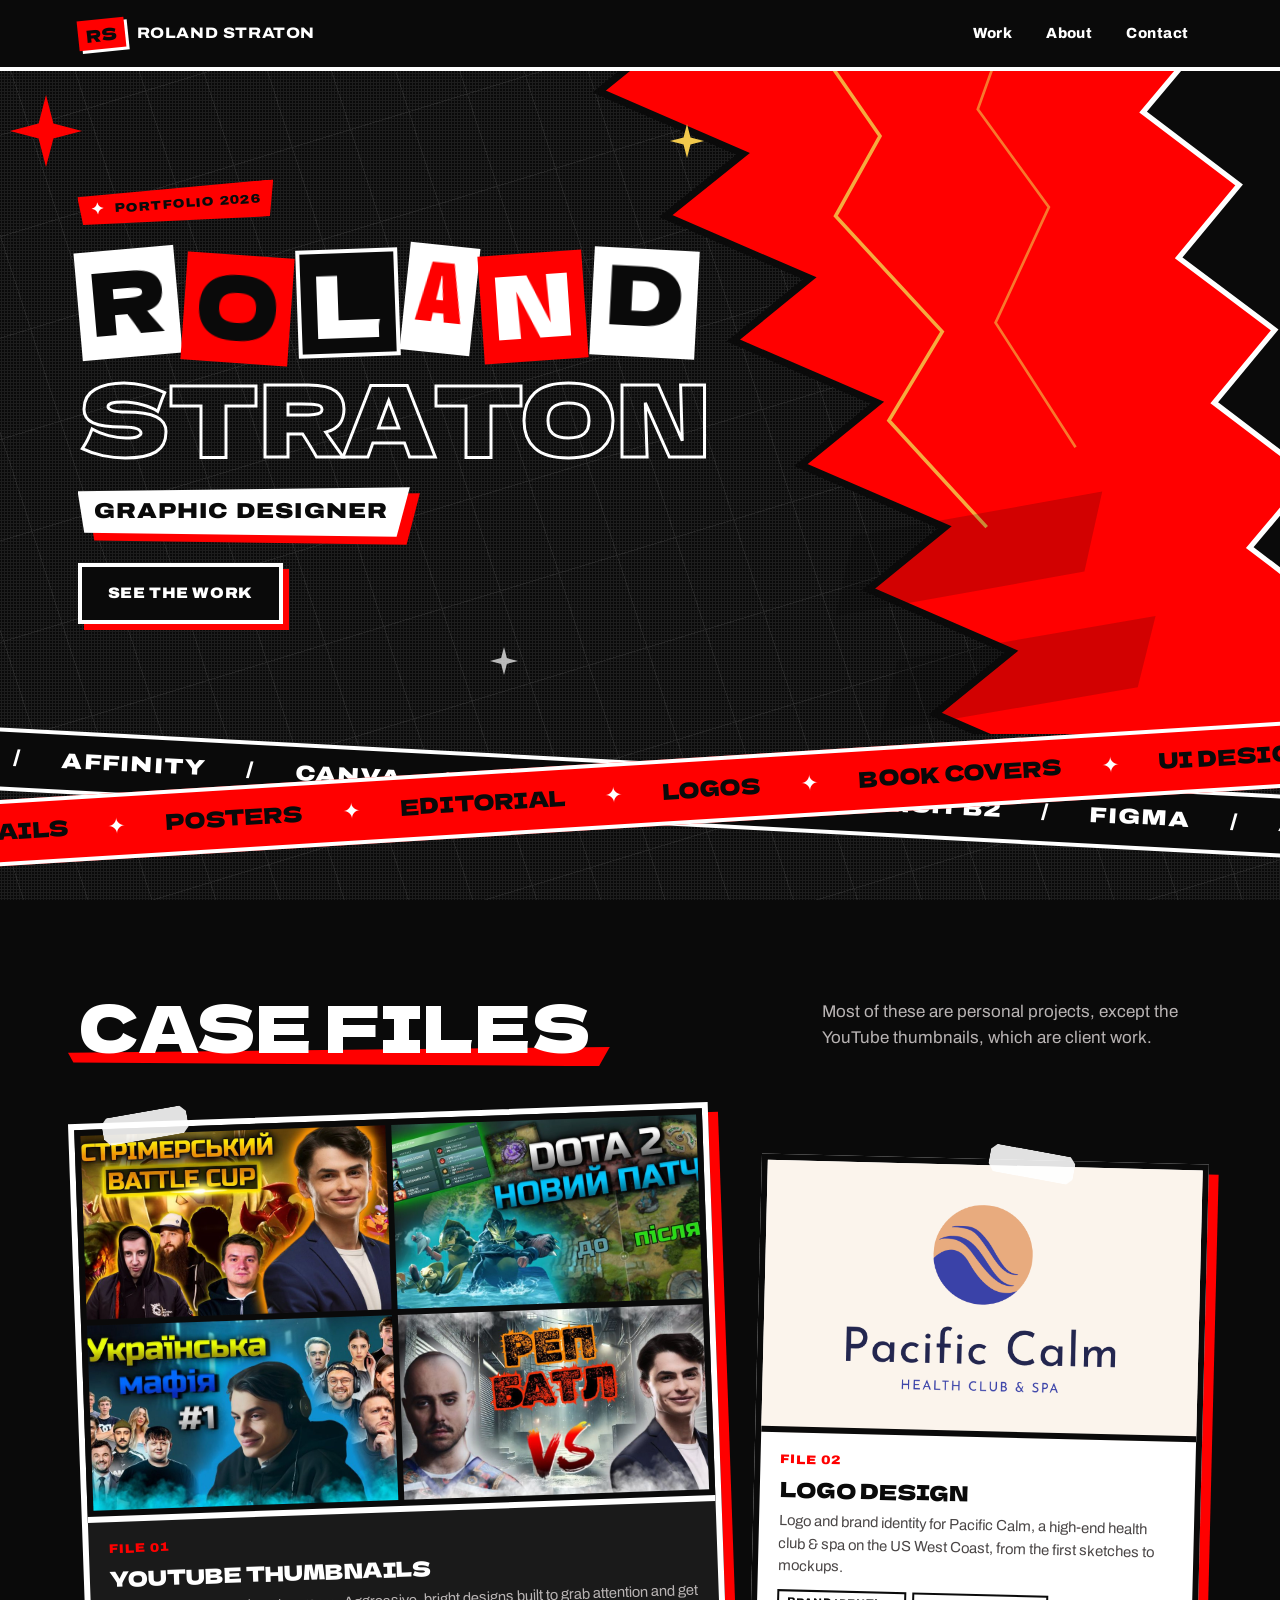
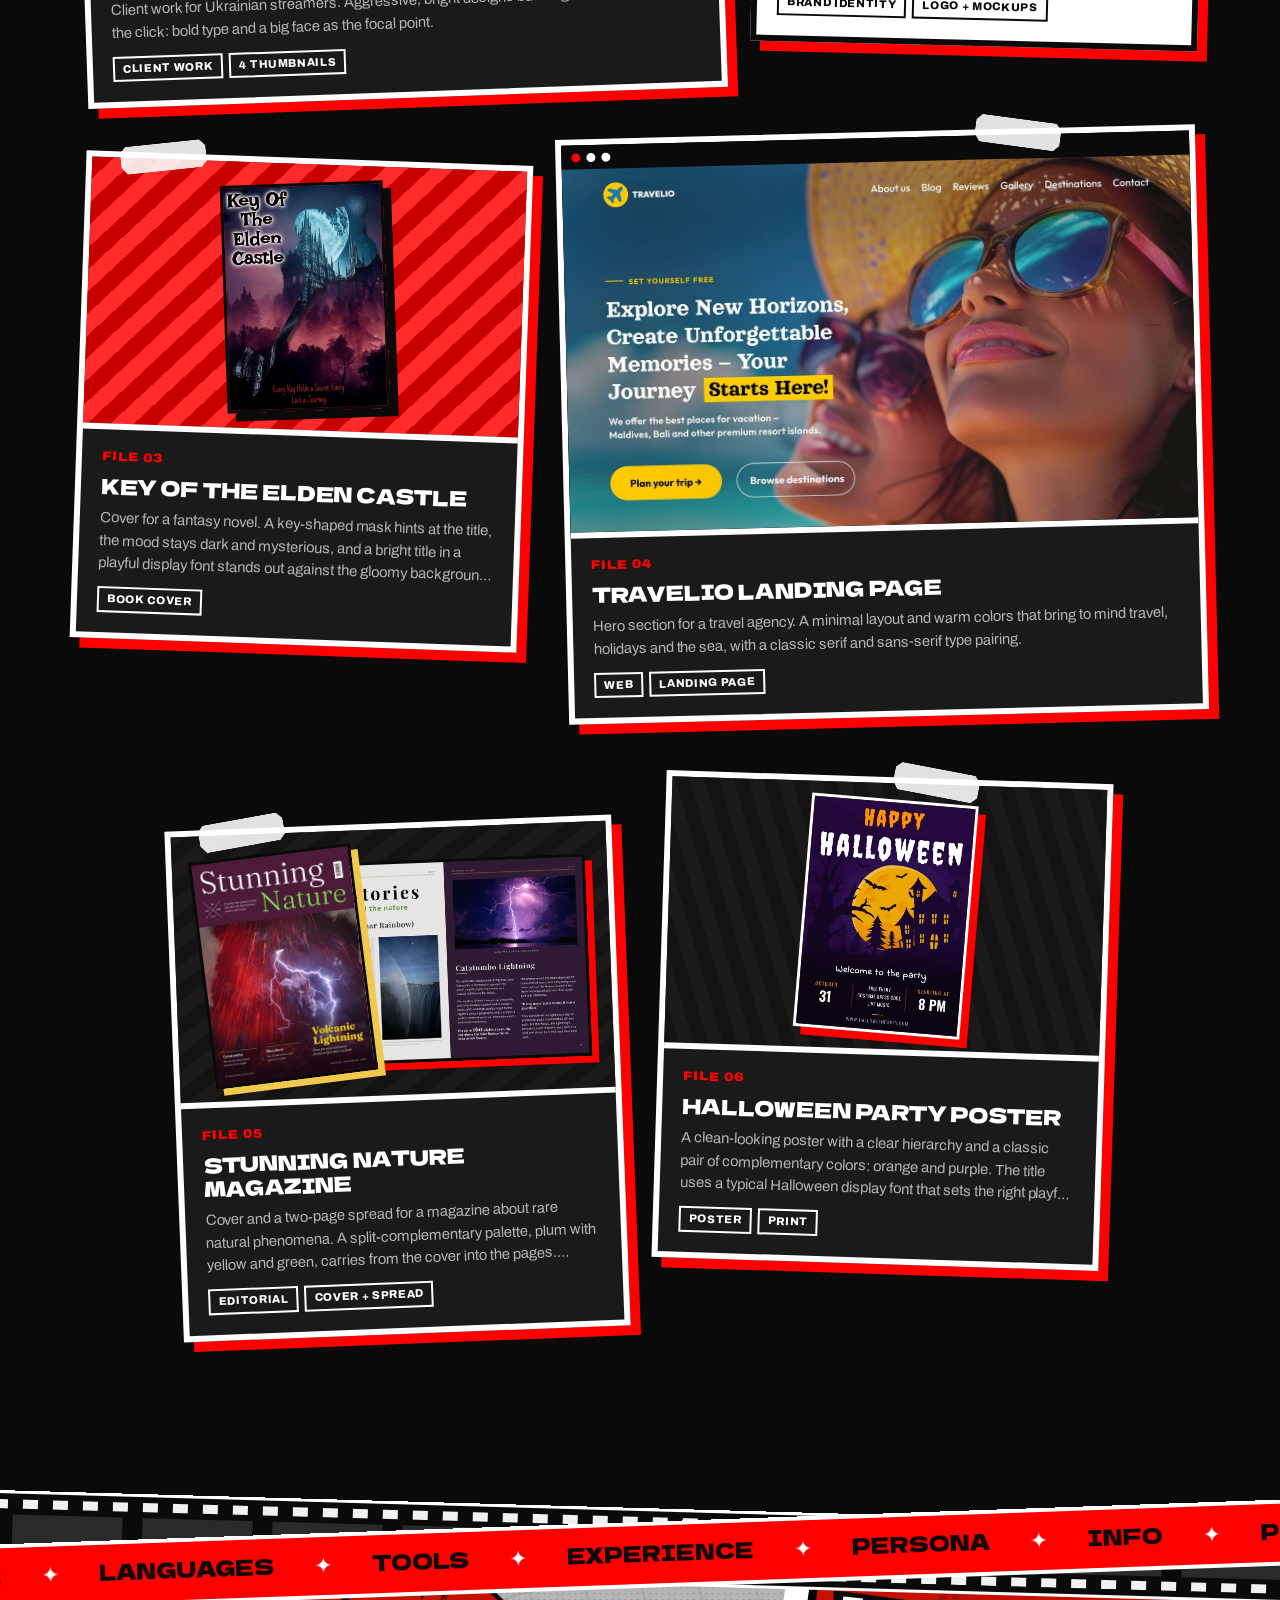
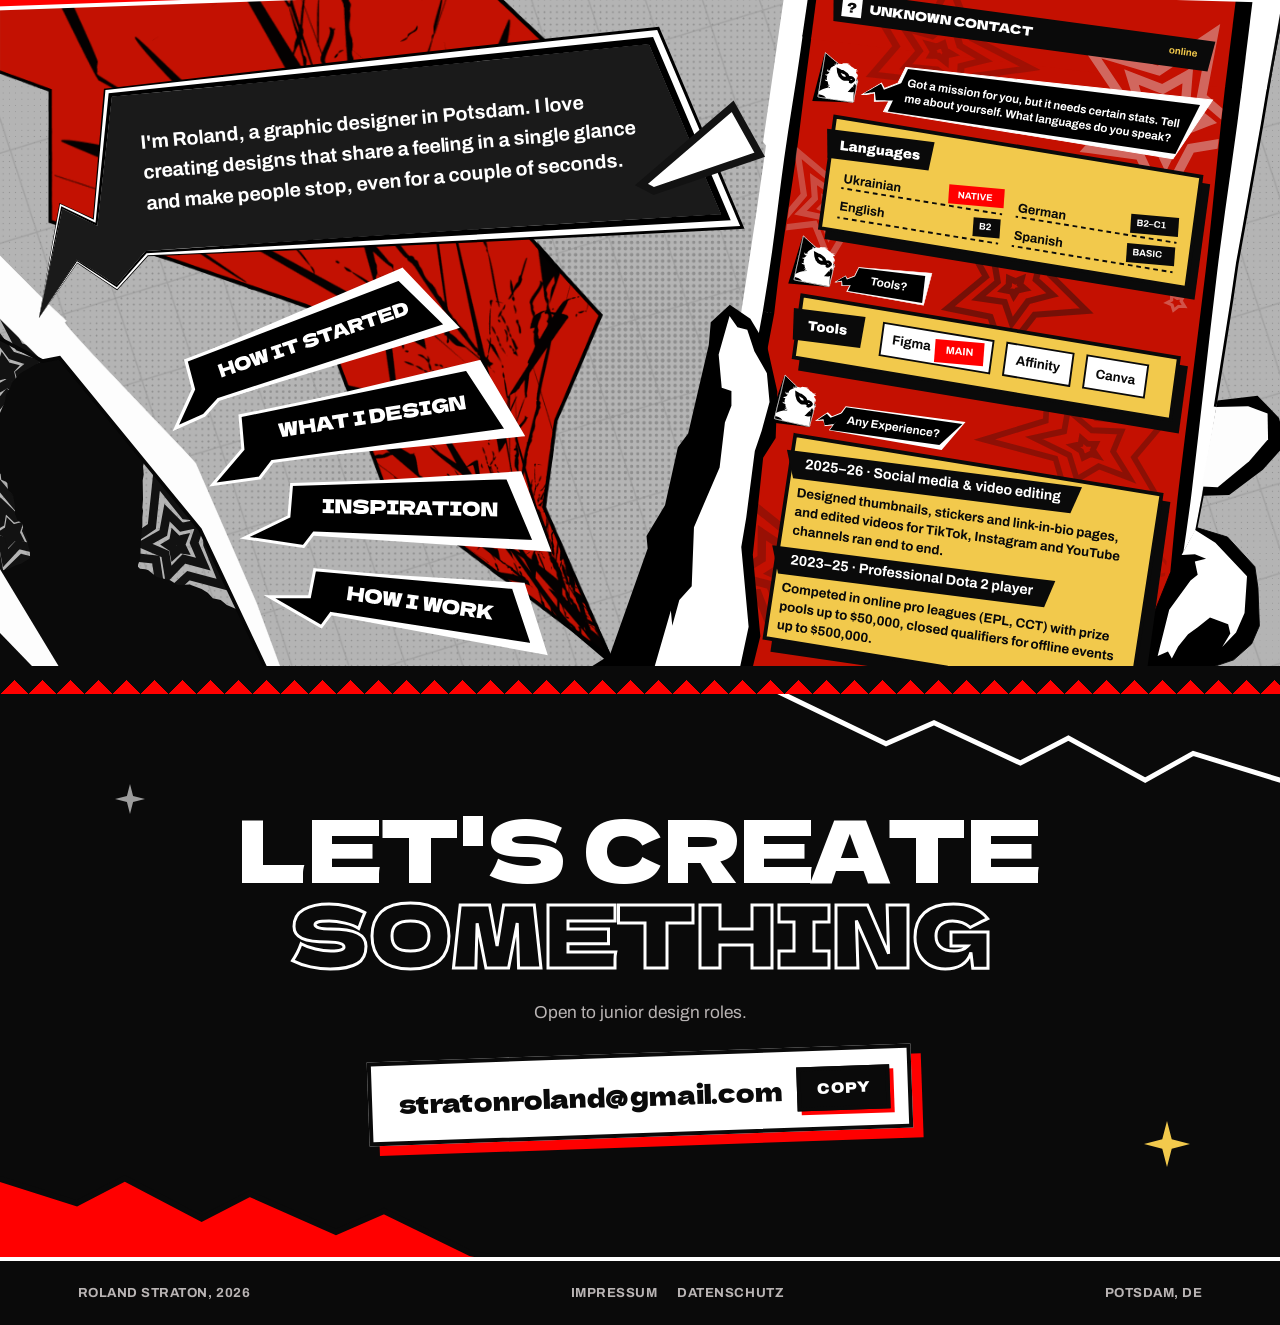
==== index.html @ 6ab733fc "No text selection when dragging from background Co-Authored-By: Claude Opus 5.5 <noreply@anthropic.c" ====
<!doctype html>
<html lang="en">
<head>
<meta charset="utf-8">
<meta name="viewport" content="width=device-width, initial-scale=1, viewport-fit=cover">
<meta name="description" content="Roland Straton, graphic designer in Potsdam. Portfolio and contact.">
<title>Roland Straton</title>
<link rel="canonical" href="https://rolandstraton.de/">
<link rel="icon" href="favicon.ico" sizes="32x32">
<link rel="icon" href="favicon.svg" type="image/svg+xml">
<link rel="apple-touch-icon" href="apple-touch-icon.png">
<meta name="theme-color" content="#0A0A0A">
<meta property="og:type" content="website">
<meta property="og:url" content="https://rolandstraton.de/">
<meta property="og:site_name" content="Roland Straton">
<meta property="og:title" content="Roland Straton, Graphic Designer">
<meta property="og:description" content="Graphic designer in Potsdam. Portfolio and contact.">
<meta property="og:image" content="https://rolandstraton.de/og.jpg">
<meta property="og:image:width" content="1200">
<meta property="og:image:height" content="630">
<meta property="og:image:alt" content="Roland Straton, graphic designer. Portfolio 2026.">
<meta name="twitter:card" content="summary_large_image">
<link rel="preload" href="fonts/archivo-latin.woff2" as="font" type="font/woff2" crossorigin>
<link rel="preload" href="fonts/dela-gothic-one-latin.woff2" as="font" type="font/woff2" crossorigin>
<style>
@font-face{ font-family:'Archivo'; font-style:normal; font-display:swap; font-weight:100 900; font-stretch:62% 125%;
  src:url(fonts/archivo-latin.woff2) format('woff2');
  unicode-range:U+0000-00FF,U+0131,U+0152-0153,U+02BB-02BC,U+02C6,U+02DA,U+02DC,U+0304,U+0308,U+0329,U+2000-206F,U+20AC,U+2122,U+2191,U+2193,U+2212,U+2215,U+FEFF,U+FFFD; }
@font-face{ font-family:'Archivo'; font-style:normal; font-display:swap; font-weight:100 900; font-stretch:62% 125%;
  src:url(fonts/archivo-latin-ext.woff2) format('woff2');
  unicode-range:U+0100-02BA,U+02BD-02C5,U+02C7-02CC,U+02CE-02D7,U+02DD-02FF,U+0304,U+0308,U+0329,U+1D00-1DBF,U+1E00-1E9F,U+1EF2-1EFF,U+2020,U+20A0-20AB,U+20AD-20C0,U+2113,U+2C60-2C7F,U+A720-A7FF; }
@font-face{ font-family:'Dela Gothic One'; font-style:normal; font-display:swap; font-weight:400;
  src:url(fonts/dela-gothic-one-latin.woff2) format('woff2');
  unicode-range:U+0000-00FF,U+0131,U+0152-0153,U+02BB-02BC,U+02C6,U+02DA,U+02DC,U+0304,U+0308,U+0329,U+2000-206F,U+20AC,U+2122,U+2191,U+2193,U+2212,U+2215,U+FEFF,U+FFFD; }
@font-face{ font-family:'Dela Gothic One'; font-style:normal; font-display:swap; font-weight:400;
  src:url(fonts/dela-gothic-one-latin-ext.woff2) format('woff2');
  unicode-range:U+0100-02BA,U+02BD-02C5,U+02C7-02CC,U+02CE-02D7,U+02DD-02FF,U+0304,U+0308,U+0329,U+1D00-1DBF,U+1E00-1E9F,U+1EF2-1EFF,U+2020,U+20A0-20AB,U+20AD-20C0,U+2113,U+2C60-2C7F,U+A720-A7FF; }
</style>
<style>
:root{
  --ink:    #0A0A0A;
  --paper:  #FFFFFF;
  --red:    #FF0000;
  --gold:   #F2C94C;
  --shadow: #1A1A1A;
  --mute:   #B9B4B4;
  --mute-d: #4A4646;
  --display: 'Dela Gothic One', 'Arial Black', Impact, sans-serif;
  --body: 'Archivo', 'Helvetica Neue', Arial, sans-serif;
  --gut: clamp(16px, 4.5vw, 64px);
  --max: 1240px;
  color-scheme: dark;
}
*{ box-sizing:border-box; }
html{ scroll-behavior:smooth; scroll-padding-top:80px; }
body{
  margin:0;
  background:var(--ink);
  color:var(--paper);
  font-family:var(--body);
  font-size:17px;
  line-height:1.55;
  overflow-x:hidden;
}
h1,h2,h3,p{ margin:0; }
a{ color:inherit; }
img{ max-width:100%; display:block; }
:focus-visible{ outline:3px solid var(--gold); outline-offset:3px; }
::selection{ background:var(--red); color:var(--ink); }
h1::selection, h1 *::selection, h2::selection, h2 *::selection{ background:transparent; color:var(--red); }
.ransom span:nth-child(6n+2)::selection, .ransom span:nth-child(6n+5)::selection{ color:var(--gold); }
.wrap{ max-width:var(--max); margin:0 auto; padding-inline:var(--gut); }
.site{ max-width:2000px; margin-inline:auto; position:relative; overflow-x:clip; }
.grain, .scratch{ position:fixed; inset:0; pointer-events:none; z-index:-1; }
.grain{ opacity:.08; background-image:radial-gradient(circle, var(--paper) 1px, transparent 1.2px); background-size:3px 3px; }
.scratch{ opacity:.07; background:
  repeating-linear-gradient(72deg, transparent 0 22px, var(--paper) 22px 23px, transparent 23px 61px),
  repeating-linear-gradient(-17deg, transparent 0 38px, var(--paper) 38px 39px, transparent 39px 97px); }
.wipe{ position:fixed; inset:0; z-index:90; pointer-events:none; overflow:hidden; }
.wipe i{
  position:absolute; top:-20%; bottom:-20%; width:46vw; left:0;
  transform:translateX(-160%) skewX(-24deg);
  will-change:transform;
}
.ready .wipe i{ animation:sweep .75s cubic-bezier(.65,0,.3,1) forwards; }
.wipe i:nth-child(1){ background:var(--red); }
.wipe i:nth-child(2){ background:var(--paper); width:6vw; animation-delay:.06s; }
.wipe i:nth-child(3){ background:var(--ink); width:18vw; animation-delay:.1s; }
@keyframes sweep{ to{ transform:translateX(330%) skewX(-24deg); } }
.top{
  position:sticky; top:env(safe-area-inset-top, 0px); z-index:50;
  background:var(--ink);
  border-bottom:4px solid var(--paper);
}
.top .wrap{ display:flex; align-items:center; justify-content:space-between; gap:20px; padding-block:14px; }
.brand{ display:flex; align-items:center; gap:12px; text-decoration:none; }
.brand-tile{
  font-family:var(--display); font-size:1.05rem; line-height:1;
  background:var(--red); color:var(--ink);
  padding:7px 8px 6px; transform:rotate(-6deg);
  box-shadow:3px 3px 0 var(--paper);
}
.brand-name{ font-family:var(--body); font-weight:800; font-stretch:115%; font-size:.95rem; letter-spacing:.04em; }
.nav{ display:flex; align-items:center; gap:6px; }
.nav a{
  position:relative; text-decoration:none;
  font-weight:800; font-size:.92rem; letter-spacing:.03em;
  padding:8px 14px; isolation:isolate;
}
.nav a::before{
  content:""; position:absolute; inset:2px -2px; z-index:-1;
  background:var(--red);
  clip-path:polygon(8% 0, 100% 10%, 92% 100%, 0 88%);
  transform:scaleX(0) rotate(-3deg); transform-origin:left;
  transition:transform .18s cubic-bezier(.3,1.6,.5,1);
}
.nav a:hover, .nav a:focus-visible{ color:var(--ink); }
.nav a:hover::before, .nav a:focus-visible::before{ transform:scaleX(1) rotate(-3deg); }
.nav a::after{
  content:""; position:absolute; inset:2px -2px; z-index:-2;
  background:var(--paper); clip-path:polygon(8% 0, 100% 10%, 92% 100%, 0 88%);
  transform:translate(5px, 4px) scaleX(0) rotate(2deg); transform-origin:left;
  transition:transform .2s cubic-bezier(.3,1.6,.5,1) .03s;
}
.nav a:hover::after, .nav a:focus-visible::after{ transform:translate(5px, 4px) scaleX(1) rotate(2deg); }
.nav .cv{
  border:3px solid var(--paper); margin-left:8px;
}
.btn{
  display:inline-flex; align-items:center; gap:10px;
  font-family:var(--body); font-weight:900; font-stretch:110%;
  font-size:.95rem; letter-spacing:.04em; text-transform:uppercase; text-decoration:none;
  padding:15px 26px; border:4px solid var(--paper);
  background:var(--paper); color:var(--ink); cursor:pointer;
  box-shadow:6px 6px 0 var(--red);
  transition:transform .12s ease, box-shadow .12s ease;
}
.btn:hover{ transform:translate(-3px,-3px) rotate(-1.5deg); box-shadow:10px 10px 0 var(--red); }
.btn:active{ transform:translate(3px,3px); box-shadow:2px 2px 0 var(--red); }
.btn.dark{ background:var(--ink); color:var(--paper); border-color:var(--paper); }
.btn.dark:hover{ background:var(--red); border-color:var(--red); color:var(--ink); box-shadow:10px 10px 0 var(--paper); }
.btn.ghost{ background:transparent; color:var(--paper); box-shadow:none; }
.btn.ghost:hover{ background:var(--red); border-color:var(--red); color:var(--ink); box-shadow:6px 6px 0 var(--paper); }
.hero{ position:relative; overflow:hidden; }
.hero-art{ position:absolute; inset:0; width:100%; height:100%; z-index:0; }
.hero .wrap{ position:relative; z-index:2; padding-block:clamp(56px, 9vw, 120px) clamp(64px, 9vw, 110px); }
.hero-copy{ max-width:760px; display:flex; flex-direction:column; align-items:flex-start; gap:26px; }
.tag{
  display:inline-flex; align-items:center; gap:10px;
  background:var(--red); color:var(--ink);
  font-weight:900; font-stretch:115%; font-size:.78rem; letter-spacing:.1em;
  padding:6px 14px 6px 12px;
  clip-path:polygon(0 12%, 100% 0, 97% 100%, 2% 88%);
  transform:rotate(-4deg);
}
.tag b{ color:var(--paper); font-size:1rem; }
.name{ display:flex; flex-direction:column; gap:10px; font-weight:400; }
.ransom{ display:flex; flex-wrap:wrap; gap:6px; }
.ransom span{
  font-family:var(--display);
  font-size:clamp(2.2rem, 7vw, 5.4rem); line-height:1;
  padding:.06em .14em .1em;
  transform:translate(0, var(--y, 0px)) rotate(var(--r, 0deg)) scale(1);
}
.ready .ransom span{ animation:slam .55s cubic-bezier(.25,1.5,.45,1) both; animation-delay:calc(.32s + var(--i) * .06s); }
.js:not(.ready) .ransom span, .js:not(.ready) .surname{ opacity:0; }
.ransom span:nth-child(6n+1){ background:var(--paper); color:var(--ink); --r:-5deg; }
.ransom span:nth-child(6n+2){ background:var(--red); color:var(--ink); --r:4deg; --y:6px; }
.ransom span:nth-child(6n+3){ background:var(--ink); color:var(--paper); border:4px solid var(--paper); --r:-2deg; }
.ransom span:nth-child(6n+4){ background:var(--paper); color:var(--red); font-family:var(--body); font-weight:900; font-stretch:62%; --r:6deg; --y:-4px; }
.ransom span:nth-child(6n+5){ background:var(--red); color:var(--paper); --r:-4deg; --y:4px; }
.ransom span:nth-child(6n+6){ background:var(--paper); color:var(--ink); font-family:var(--body); font-weight:900; font-stretch:125%; --r:3deg; }
@keyframes slam{
  0%{ transform:translate(-40px, -70px) rotate(-28deg) scale(1.7); opacity:0; }
  25%{ opacity:1; }
  70%{ transform:translate(0, var(--y, 0px)) rotate(calc(var(--r, 0deg) + 4deg)) scale(.94); }
  100%{ transform:translate(0, var(--y, 0px)) rotate(var(--r, 0deg)) scale(1); }
}
.surname{
  font-family:var(--display);
  font-size:clamp(2.4rem, 8.6vw, 6.2rem); line-height:.95; letter-spacing:.01em;
  color:transparent; -webkit-text-stroke:3px var(--paper);
}
.ready .surname{ animation:dash .55s cubic-bezier(.2,1.2,.4,1) .7s both; }
@keyframes dash{ 0%{ transform:translateX(60px) skewX(-18deg); opacity:0; } 30%{ opacity:1; } 100%{ transform:translateX(0) skewX(0deg); opacity:1; } }
.role{
  position:relative; isolation:isolate;
  font-weight:900; font-stretch:120%; text-transform:uppercase;
  font-size:clamp(1rem, 2vw, 1.35rem); letter-spacing:.05em;
  color:var(--ink); padding:8px 22px 8px 16px;
}
.role::before{
  content:""; position:absolute; inset:0; z-index:-1;
  background:var(--paper);
  clip-path:polygon(0 8%, 100% 0, 96% 100%, 2% 92%);
  box-shadow:none;
}
.role::after{
  content:""; position:absolute; inset:6px -10px -8px 10px; z-index:-2;
  background:var(--red);
  clip-path:polygon(0 8%, 100% 0, 96% 100%, 2% 92%);
}
.lede{ max-width:48ch; color:var(--mute); font-size:1.08rem; }
.lede strong{ color:var(--paper); font-weight:700; }
.actions{ display:flex; flex-wrap:wrap; gap:16px; }
.stamp{
  position:absolute; z-index:3;
  right:clamp(16px, 7vw, 110px); bottom:clamp(20px, 5vw, 70px);
  width:150px; height:150px; border-radius:50%;
  border:4px solid var(--gold); color:var(--gold);
  display:flex; flex-direction:column; align-items:center; justify-content:center; text-align:center;
  transform:rotate(-14deg);
  background:color-mix(in srgb, var(--ink) 55%, transparent);
  animation:stamp .35s cubic-bezier(.2,1.8,.4,1) 1.5s both;
}
.stamp::before{ content:""; position:absolute; inset:-10px; border:2px dashed var(--gold); border-radius:50%; opacity:.6; }
.stamp b{ font-family:var(--display); font-weight:400; font-size:1.2rem; line-height:1.1; }
.stamp small{ font-weight:800; font-size:.68rem; letter-spacing:.08em; margin-top:6px; }
@keyframes stamp{ 0%{ transform:rotate(-14deg) scale(1.8); } 100%{ transform:rotate(-14deg) scale(1); } }
.spark{ position:absolute; z-index:2; pointer-events:none; display:block; animation:twinkle 3.2s ease-in-out infinite; }
.spark svg{ width:100%; height:100%; display:block; }
.spark.s1{ width:72px; height:72px; left:max(10px, calc(50% - 720px)); top:24px; fill:var(--red); }
.spark.s2{ width:34px; height:34px; left:calc(50% + 30px); top:8%; fill:var(--gold); animation-delay:-1.1s; }
.spark.s3{ width:28px; height:28px; left:calc(50% - 150px); bottom:9%; fill:var(--paper); opacity:.7; animation-delay:-2s; }
.spark.c1{ width:46px; height:46px; right:7%; bottom:16%; fill:var(--gold); animation-delay:-.6s; }
.spark.c2{ width:30px; height:30px; left:9%; top:16%; fill:var(--paper); opacity:.6; animation-delay:-1.8s; }
@keyframes twinkle{ 0%,100%{ transform:scale(1) rotate(0); } 50%{ transform:scale(.72) rotate(45deg); } }
.tapes{ position:relative; height:clamp(180px, 12vw, 250px); overflow:hidden; }
.tapes:not(.t4-tapes){ margin-top:calc(clamp(180px, 12vw, 250px) / -2 + 59px); z-index:5; }
@media (max-width: 999px){ .tapes:not(.t4-tapes){ margin-top:calc(clamp(180px, 12vw, 250px) / -2 + 25px); } }
.band{
  position:absolute; left:-10%; width:120%;
  padding-block:14px; border-block:4px solid var(--paper);
  white-space:nowrap; overflow:hidden;
}
.band.a{ top:calc(50% - 32px); background:var(--red); color:var(--ink); transform:rotate(-3.5deg); z-index:2; }
.band.b{ top:calc(50% - 32px); background:var(--ink); color:var(--paper); transform:rotate(3deg); }
.track{
  display:inline-flex; gap:40px; padding-right:40px;
  font-family:var(--display); font-size:1.35rem; line-height:1.2;
  animation:roll 26s linear infinite;
}
.band.b .track{ animation-direction:reverse; animation-duration:32s; font-family:var(--body); font-weight:900; font-stretch:125%; letter-spacing:.06em; }
.track i{ font-style:normal; display:inline-block; }
.band.a .track i:nth-child(even){ color:var(--paper); }
@keyframes roll{ to{ transform:translateX(-50%); } }
.sec-head{ display:flex; flex-wrap:wrap; align-items:center; justify-content:space-between; gap:20px; margin-bottom:56px; }
.sec-head h2{
  position:relative; isolation:isolate;
  font-family:var(--display); font-weight:400;
  font-size:clamp(2.2rem, 5.4vw, 4rem); line-height:1; text-transform:uppercase;
  text-wrap:balance; padding-right:.3em;
}
.sec-head h2::after{
  content:""; position:absolute; z-index:-1; left:-.15em; right:0; bottom:-.14em; height:.3em;
  background:var(--red);
  clip-path:polygon(0 30%, 100% 0, 98% 100%, 1% 80%);
  transform:scaleX(0); transform-origin:left;
  transition:transform .5s cubic-bezier(.7,0,.2,1);
}
.sec-head.hit h2::after{ transform:scaleX(1); }
.sec-head p{ max-width:38ch; color:var(--mute); }
.work{ padding-block:110px 130px; }
.board{ display:grid; grid-template-columns:repeat(12, 1fr); gap:60px 38px; }
.case{ position:relative; min-width:0; text-decoration:none; color:inherit; display:block; cursor:pointer; }
@media (hover:hover) and (pointer:fine){ .case, .case *{ cursor:url(glove.png) 10 3, pointer; cursor:-webkit-image-set(url(glove.png) 1x, url(glove@2x.png) 2x) 10 3, pointer; cursor:image-set(url(glove.png) 1x, url(glove@2x.png) 2x) 10 3, pointer; } }
.case.w7{ grid-column:span 7; }
.case.w5{ grid-column:span 5; }
.case.w4{ grid-column:span 4; }
.case.off2{ grid-column:2 / span 5; }
.case.drop{ margin-top:46px; }
.case.lift{ margin-top:-26px; }
.burst{
  position:absolute; inset:-34px; z-index:0; background:var(--red);
  clip-path:polygon(50% 0,58% 18%,78% 4%,74% 26%,98% 22%,84% 40%,100% 54%,80% 60%,92% 82%,70% 76%,62% 100%,50% 82%,36% 98%,32% 76%,8% 86%,20% 62%,0 50%,18% 40%,4% 18%,28% 24%,24% 2%,42% 18%);
  transform:scale(0) rotate(-20deg); transition:transform .22s cubic-bezier(.3,1.7,.5,1);
}
.case.red .burst{ background:var(--paper); }
.card{
  position:relative; z-index:1;
  background:var(--shadow); border:6px solid var(--paper);
  box-shadow:10px 10px 0 var(--red);
  transform:rotate(var(--tilt, 0deg));
  transition:transform .2s cubic-bezier(.3,1.6,.5,1), box-shadow .2s ease;
}
.case.red .card{ background:var(--red); border-color:var(--ink); box-shadow:10px 10px 0 var(--paper); }
.case:hover .card, .case:focus-visible .card{ transform:rotate(0) scale(1.03); box-shadow:14px 14px 0 var(--ink); }
.case:hover .burst, .case:focus-visible .burst{ transform:scale(1) rotate(0); }
.case.hit .card{ animation:thump .45s cubic-bezier(.2,1.6,.4,1) calc(var(--d, 0) * .08s) backwards; }
@keyframes thump{
  0%{ transform:rotate(calc(var(--tilt) * -4)) scale(1.1); }
  100%{ transform:rotate(var(--tilt)); }
}
.cover{ position:relative; aspect-ratio:16 / 10; max-width:100%; overflow:hidden; border-bottom:6px solid var(--paper); background:var(--ink); }
.case.red .cover{ border-color:var(--ink); }
.cover img{ display:block; max-width:none; }
.c-thumbs{ display:grid; grid-template-columns:1fr 1fr; grid-template-rows:1fr 1fr; gap:6px; padding:6px; }
.c-thumbs img{ width:100%; height:100%; min-height:0; object-fit:cover; }
.c-mag{ background:repeating-linear-gradient(-36deg, #141212 0 14px, #1C1919 14px 28px); }
.c-mag .m-spread{ position:absolute; right:5%; top:12%; height:76%; width:auto; border:3px solid var(--ink); box-shadow:7px 7px 0 var(--red); }
.c-mag .m-cover{ position:absolute; left:6%; top:7%; height:86%; width:auto; z-index:1; transform:rotate(-5deg); border:3px solid var(--ink); box-shadow:7px 7px 0 var(--gold); }
.c-landing{ display:flex; flex-direction:column; }
.c-landing .bar{ flex:none; height:24px; background:var(--ink); display:flex; align-items:center; gap:6px; padding-inline:10px; }
.c-landing .bar i{ width:9px; height:9px; border-radius:50%; background:var(--paper); }
.c-landing .bar i:first-child{ background:var(--red); }
.c-landing img{ flex:1; min-height:0; width:100%; object-fit:cover; object-position:top; }
.c-book{ display:flex; align-items:center; justify-content:center; background:repeating-linear-gradient(-45deg, #C80000 0 16px, #FF2A2A 16px 32px); }
.c-book img{ height:86%; width:auto; transform:rotate(-4deg); border:3px solid var(--ink); box-shadow:8px 8px 0 var(--ink); }
.c-poster{ display:flex; align-items:center; justify-content:center; background:repeating-linear-gradient(72deg, #141212 0 14px, #1C1919 14px 28px); }
.c-poster img{ height:88%; width:auto; transform:rotate(3deg); border:3px solid var(--paper); box-shadow:8px 8px 0 var(--red); }
.c-logos{ display:flex; align-items:center; justify-content:center; gap:12%;
  background:radial-gradient(circle, rgba(255,0,0,.22) 1.3px, transparent 1.6px) 0 0 / 11px 11px, radial-gradient(ellipse at center, #4A4444 0%, #2A2626 45%, var(--ink) 100%); }
.c-logos img{ height:54%; width:auto; }
.c-logos img:last-child{ transform:rotate(6deg); }
.case.gold .card, .case.gold .cover{ border-color:var(--ink); }
.case.gold .card{ background:var(--paper); }
.case.gold .meta h3, .case.gold .chips{ color:var(--ink); }
.case.gold .meta p{ color:var(--mute-d); }
.c-brand{ display:flex; align-items:center; justify-content:center; background:#FBF4EC; }
.c-brand img{ height:70%; width:auto; }
.tape-strip{
  position:absolute; z-index:3; top:-16px; left:28px;
  width:86px; height:28px; background:color-mix(in srgb, var(--paper) 88%, transparent);
  clip-path:polygon(0 22%, 7% 0, 93% 0, 100% 24%, 100% 78%, 93% 100%, 7% 100%, 0 72%);
  transform:rotate(-8deg);
}
.case:nth-child(even) .tape-strip{ left:auto; right:128px; transform:rotate(9deg); }
.meta{ padding:18px 20px 20px; display:flex; flex-direction:column; gap:8px; }
.case-no{ font-weight:900; font-stretch:115%; font-size:.78rem; letter-spacing:.08em; color:var(--red); }
.meta h3{ font-family:var(--display); font-weight:400; font-size:1.3rem; line-height:1.15; text-transform:uppercase; text-wrap:balance; }
.meta p{ font-size:.92rem; color:var(--mute); }
.case .meta p{ display:-webkit-box; -webkit-box-orient:vertical; -webkit-line-clamp:3; line-clamp:3; overflow:hidden; }
.case.red .case-no, .case.red .meta h3, .case.red .meta p, .case.red .chips{ color:var(--ink); }
.chips{ display:flex; flex-wrap:wrap; gap:6px; margin-top:4px; }
.chips span{
  font-weight:800; font-size:.7rem; letter-spacing:.06em; text-transform:uppercase;
  border:2px solid currentColor; padding:2px 8px;
}
.open{
  position:absolute; z-index:4; right:-14px; top:-14px;
  font-family:var(--display); font-size:.9rem;
  background:var(--gold); color:var(--ink); padding:8px 12px;
  border:3px solid var(--ink);
  transform:rotate(8deg) scale(0); transition:transform .2s cubic-bezier(.3,1.8,.5,1);
}
.case:hover .open, .case:focus-visible .open{ transform:rotate(8deg) scale(1); }
.viewer{ position:fixed; inset:0; z-index:100; display:flex; align-items:center; justify-content:center; padding:clamp(10px, 3vw, 40px); }
.viewer[hidden]{ display:none !important; }
.v-back{ position:absolute; inset:0; background:color-mix(in srgb, var(--ink) 93%, transparent); }
.v-wipe{ position:absolute; top:-20%; bottom:-20%; left:0; width:60vw; background:var(--red); transform:translateX(-170%) skewX(-22deg); pointer-events:none; }
.viewer.is-open .v-wipe{ animation:vwipe .6s cubic-bezier(.7,0,.2,1) forwards; }
@keyframes vwipe{ to{ transform:translateX(260%) skewX(-22deg); } }
.v-panel{
  position:relative; width:min(1100px, 100%); flex:none; max-height:100%; overflow:auto;
  display:flex; flex-direction:column; gap:14px;
  background:var(--ink); border:6px solid var(--paper); box-shadow:12px 12px 0 var(--red);
  padding:18px clamp(12px, 2.5vw, 28px) 18px;
}
.viewer.is-open .v-panel{ animation:vpanel .45s cubic-bezier(.2,1.4,.4,1) .12s both; }
@keyframes vpanel{ 0%{ transform:translateX(90px) skewX(-10deg) rotate(2deg); opacity:0; } 100%{ transform:none; opacity:1; } }
.v-head{ display:flex; align-items:center; gap:14px; }
.v-no{ flex:none; font-weight:900; font-stretch:115%; font-size:.78rem; letter-spacing:.08em; background:var(--red); color:var(--ink); padding:4px 10px; transform:rotate(-3deg); }
.v-head h2{ flex:1; min-width:0; font-family:var(--display); font-weight:400; font-size:clamp(1.3rem, 3.4vw, 2.1rem); line-height:1.05; text-transform:uppercase; text-wrap:balance; }
.v-close{
  flex:none; width:48px; height:48px; display:grid; place-items:center; cursor:pointer;
  border:4px solid var(--paper); background:var(--paper); color:var(--ink); box-shadow:4px 4px 0 var(--red);
  transition:transform .12s ease, background .12s ease;
}
.v-close:hover{ background:var(--red); border-color:var(--red); transform:rotate(-8deg); }
.v-desc{ color:var(--mute); max-width:72ch; }
.v-desc p{ margin:0 0 .7em; }
.v-desc p:last-child{ margin-bottom:0; }
@media (min-width: 1000px){ .v-desc.cols{ max-width:none; columns:2; column-gap:44px; } }
.v-stage{ position:relative; flex:none; display:flex; align-items:center; justify-content:center; min-height:min(40vh, 420px); padding:14px; background:#141212; border:3px solid #2A2626; overflow:hidden; }
.v-stage.paper{ background:radial-gradient(ellipse at center, #4A4444 0%, #2A2626 50%, #141212 100%); }
.v-stage img{ display:block; max-width:100%; width:auto; height:auto; max-height:max(220px, calc(100vh - 400px)); max-height:max(220px, calc(100dvh - 400px)); }
.v-stage img[hidden], .v-tslide[hidden]{ display:none; }
.v-tslide{ max-width:780px; max-height:100%; overflow:auto; padding:30px 70px; text-align:center; color:var(--text); font-size:1.12rem; line-height:1.7; }
.v-tslide p{ margin:0 0 1em; }
.v-tslide p:last-child{ margin:0; }
.v-tslide.swap{ animation:swap .32s cubic-bezier(.2,1.3,.4,1); }
.v-strip button.tb{ color:var(--text); font:800 .62rem/1.2 var(--body); letter-spacing:.06em; text-transform:uppercase; }
.v-stage img.swap{ animation:swap .32s cubic-bezier(.2,1.3,.4,1); }
@keyframes swap{ 0%{ transform:translateX(var(--dir, 40px)) skewX(-8deg); opacity:.25; } 100%{ transform:none; opacity:1; } }
.v-nav{
  position:absolute; top:50%; z-index:2; width:52px; height:52px; margin-top:-26px;
  display:grid; place-items:center; cursor:pointer;
  border:4px solid var(--ink); background:var(--paper); color:var(--ink); box-shadow:4px 4px 0 var(--red);
  transition:transform .12s ease, background .12s ease;
}
.v-nav:hover{ background:var(--red); transform:scale(1.08) rotate(-4deg); }
.v-nav[hidden]{ display:none; }
.v-prev{ left:12px; }
.v-next{ right:12px; }
.v-foot{ display:flex; align-items:center; gap:16px; }
.v-sub{ display:flex; flex-wrap:wrap; align-items:center; gap:8px 14px; margin-bottom:-4px; }
.v-sub[hidden]{ display:none; }
.v-group{ flex:none; font-weight:900; font-stretch:115%; font-size:.72rem; letter-spacing:.12em; text-transform:uppercase; color:var(--ink); background:var(--gold); padding:4px 10px 3px; transform:rotate(-2deg); }
.v-stitle{ margin:0; font-family:var(--display); font-weight:400; font-size:clamp(1rem, 2.2vw, 1.3rem); line-height:1.15; text-transform:uppercase; color:var(--paper); }
.v-strip button.gstart{ position:relative; margin-left:14px; }
.v-strip button.gstart::before{ content:""; position:absolute; left:-12px; top:6px; bottom:6px; width:3px; background:var(--gold); }
.v-count{ flex:none; font-family:var(--display); font-size:1.05rem; color:var(--gold); font-variant-numeric:tabular-nums; }
.v-strip{ flex:1; min-width:0; display:flex; gap:8px; overflow-x:auto; padding:6px 2px 8px; }
.v-strip button{ flex:none; width:84px; height:56px; padding:0; cursor:pointer; border:3px solid #3A3434; background:#141212; transition:transform .12s ease; }
.v-strip button img{ width:100%; height:100%; object-fit:cover; display:block; }
.v-strip button[aria-current="true"]{ border-color:var(--red); transform:rotate(-3deg) translateY(-2px); }
body.locked{ overflow:hidden; }
.zz{ height:28px; background:
  linear-gradient(135deg, var(--zz) 50%, transparent 50%),
  linear-gradient(225deg, var(--zz) 50%, transparent 50%);
  background-size:28px 28px; background-repeat:repeat-x; background-position:left bottom; }
.zz.to-black{ --zz:var(--ink); background-color:var(--red); }
.amp{ font-family:Arial, 'Helvetica Neue', Helvetica, sans-serif; font-weight:700; }
.t4{ position:relative; overflow:hidden; background:#B4B4B4; color:var(--ink); }
.t4-stage{ position:relative; width:1440px; height:740px; margin:0; }
.t4-layer, .t4-svg{ position:absolute; left:0; top:0; width:1440px; height:740px; overflow:visible; pointer-events:none; }
.t4-lead, .t4-t, .t4-phone{ position:absolute; left:0; top:0; width:1440px; height:740px; pointer-events:none; }
.t4-leadtxt{ position:absolute; width:1px; height:1px; overflow:hidden; clip-path:inset(50%); white-space:nowrap; margin:0; }
.t4-bg{ position:absolute; inset:0; pointer-events:none; }
.t4-bg::before{ content:none; }
.t4-bg::after{ content:none; }
@media (max-width: 999px){
  .t4-bg{ display:block; z-index:0; } .t4-bg svg{ display:none; }
  .t4-bg::before{ content:""; position:absolute; inset:0;
    background:
      radial-gradient(circle, #8E8E8E .8px, transparent 1.1px) 0 0 / 7px 7px,
      repeating-linear-gradient(72deg, transparent 0 22px, #A4A4A4 22px 23.6px, transparent 23.6px 61px),
      repeating-linear-gradient(-17deg, transparent 0 38px, #A4A4A4 38px 39.6px, transparent 39.6px 97px); }
  .t4-bg::after{ content:""; position:absolute; inset:0;
    background:radial-gradient(circle, #8E8E8E 1.9px, transparent 2.2px) 0 0 / 7px 7px;
    -webkit-mask-image:radial-gradient(ellipse 75% 45% at 50% 45%, #000 0, rgba(0,0,0,.6) 45%, transparent 100%);
            mask-image:radial-gradient(ellipse 75% 45% at 50% 45%, #000 0, rgba(0,0,0,.6) 45%, transparent 100%); }
  .t4-stage > *:not(.t4-bg){ position:relative; z-index:1; }
}
.t4-t{ transform-origin:var(--cx) var(--cy); }
.t4-hit{ pointer-events:visiblePainted; cursor:pointer; }
.t4-w path, .t4-k path, .t4-tx{ transition:fill .12s ease; }
.t4-red{ opacity:0; transition:opacity .1s ease, transform .2s cubic-bezier(.3,1.6,.5,1); }
.t4-box{ position:absolute; box-sizing:border-box; pointer-events:auto; color:var(--paper); }
.t4-topic{ all:unset; box-sizing:border-box; display:block; width:100%; height:100%; text-align:center; cursor:pointer;
  font-family:var(--display); font-size:24px; line-height:1.1; text-transform:uppercase; letter-spacing:.01em; }
.t4-topic > span{ position:relative; }
.t4-topic:focus-visible{ outline:3px solid var(--gold); outline-offset:4px; }
.t4-body{ display:grid; grid-template-rows:0fr; transition:grid-template-rows .3s cubic-bezier(.2,.9,.3,1); }
.t4-body > div{ overflow:hidden; }
.t4-body p{ margin:0; padding:14px 0 0; font-size:15.5px; line-height:1.55; }
.t4-body em{ display:block; margin-top:8px; font-style:normal; font-weight:800; color:var(--red); }
.t4-t.is-open .t4-body{ grid-template-rows:1fr; }
html:not(.js) .t4-body{ grid-template-rows:1fr; }
@media (min-width: 1000px){
  .t4-topic > span{ opacity:0; }
  .t4-topic:focus-visible{ outline:none; }
  .t4-body{ display:none; }
}
.t4-sayfo{ overflow:visible; pointer-events:none; }
.t4-saybox{ position:relative; color:var(--paper); font-family:var(--body); }
.t4-intro{ height:150px; display:flex; align-items:center; justify-content:center; font-weight:700; font-size:22px; line-height:1.55; transition:opacity .15s ease; }
.t4-intro > span{ display:block; max-width:560px; text-wrap:pretty; translate:-12px 0; rotate:-2deg; }
.t4-say{ position:absolute; left:0; top:-10px; width:540px; margin-left:22px; font-weight:600; font-size:20px; line-height:1.42; opacity:0; transition:opacity .15s ease; rotate:-2deg; transform-origin:50% 50%; }
.t4.saying .t4-intro{ opacity:0; }
.t4.saying .t4-say{ opacity:1; }
.t4-say em{ font-style:normal; font-weight:800; color:var(--red); }
.t4-say .caret{ display:inline-block; width:.5em; height:1em; margin-left:2px; background:var(--red); vertical-align:-2px; animation:t4caret .7s steps(2, jump-none) infinite; }
@keyframes t4caret{ 50%{ opacity:0; } }
.t4-t:hover .t4-red, .t4-t:has(.t4-topic:focus-visible) .t4-red, .t4-t.is-open .t4-red{ opacity:1; transform:translate(8px, -7px); }
.t4-red{ display:none; }
.t4-t:hover, .t4-t:has(.t4-topic:focus-visible){ translate:12px 0; scale:1.03; rotate:-2deg; z-index:3; }
.t4-t.is-open{ z-index:4; }
.t4-t:hover .t4-w path, .t4-t:has(.t4-topic:focus-visible) .t4-w path, .t4-t.is-open .t4-w path{ fill:var(--ink); }
.t4-t:hover .t4-k path:first-child, .t4-t:has(.t4-topic:focus-visible) .t4-k path:first-child, .t4-t.is-open .t4-k path:first-child{ fill:var(--paper); }
.t4-t:hover .t4-k path:last-child, .t4-t:has(.t4-topic:focus-visible) .t4-k path:last-child, .t4-t.is-open .t4-k path:last-child{ fill:var(--ink); }
.t4-t:hover .t4-tx, .t4-t:has(.t4-topic:focus-visible) .t4-tx, .t4-t.is-open .t4-tx{ fill:var(--ink); }
.t4-pan{ position:absolute; pointer-events:auto; color:var(--ink); transform-origin:0 0; }
.t4-p1{ left:941px; top:31px; width:420px; transform:rotate(6.7deg); }
.t4-p2{ left:921px; top:251px; width:414px; transform:rotate(6.7deg); display:flex; align-items:center; gap:12px; }
.t4-p3{ left:924px; top:380px; width:392px; display:flex; flex-direction:column; transform:rotate(6.7deg); }
.t4-h{ display:inline-block; align-self:flex-start; margin:0 0 9px; background:var(--ink); color:var(--paper); font-family:var(--display); font-weight:400;
  font-size:13px; letter-spacing:.06em; text-transform:uppercase; padding:5px 10px 4px; transform:rotate(-3deg); }
.t4-list{ list-style:none; margin:0; padding:0; display:flex; flex-direction:column; gap:6px; }
.t4-msg{ display:flex; align-items:center; justify-content:space-between; gap:8px; background:var(--ink); color:var(--paper);
  padding:6px 10px 6px 12px; clip-path:polygon(0 6%, 100% 0, 98% 100%, 1% 94%); transition:translate .18s cubic-bezier(.3,1.6,.5,1), background-color .12s ease; }
.t4-msg:nth-child(even){ clip-path:polygon(1% 0, 99% 8%, 100% 100%, 0 92%); margin-left:8px; margin-right:-4px; }
.t4-msg b{ font-weight:800; font-size:14px; line-height:1.25; }
.t4-tag{ flex:none; font-weight:900; font-stretch:110%; font-size:10px; letter-spacing:.06em; text-transform:uppercase; white-space:nowrap;
  background:var(--paper); color:var(--ink); padding:3px 6px 2px; transform:rotate(-5deg); transition:rotate .2s cubic-bezier(.3,1.8,.5,1), scale .2s cubic-bezier(.3,1.8,.5,1); }
.t4-tag.hot{ background:var(--red); color:var(--paper); }
.t4-msg:hover{ translate:5px 0; background:#1E1C1C; }
.t4-msg:hover .t4-tag{ rotate:6deg; scale:1.12; }
.t4-p2 .t4-h{ background:var(--gold); color:var(--ink); }
.t4-tools{ flex-direction:row; flex-wrap:wrap; gap:8px; }
.t4-tools .t4-msg{ margin:0; padding:7px 12px; background:var(--paper); color:var(--ink); }
.t4-tools .t4-msg:nth-child(even){ margin:4px 0 0; }
.t4-tools .t4-msg:hover{ background:#E4E4E4; }
.t4-p3 .t4-h{ margin-bottom:8px; }
.t4-log{ gap:6px; }
.t4-log .t4-msg{ display:block; padding:8px 11px 9px; flex:none; clip-path:polygon(0 2%, 100% 0, 99.4% 100%, .4% 98%); }
.t4-log .t4-msg:nth-child(even){ margin-right:0; clip-path:polygon(.4% 0, 99.6% 2%, 100% 100%, 0 98%); }
.t4-log .t4-tag{ display:inline-block; margin:0 6px 3px 0; vertical-align:2px; }
.t4-log b{ display:inline; font-size:13.5px; line-height:1.3; }
.t4-log small{ display:block; margin-top:4px; font-size:12.4px; line-height:1.36; color:#D9D4D4; }
@media (min-width: 1000px){
  .t4-p1 .t4-list{ display:grid; grid-template-columns:1fr 1fr; gap:6px 10px; }
  .t4-p1 .t4-msg:nth-child(even){ margin:0; }
  .t4-p2 .t4-h{ margin:0; flex:none; }
  .t4-p2 .t4-tools{ flex-wrap:nowrap; }
  .t4-p3 .t4-h{ margin-bottom:10px; }
  .t4-log{ gap:10px; }
  .t4-log .t4-msg{ padding:10px 13px 12px; }
  .t4-log b{ font-size:15.5px; }
  .t4-log small{ margin-top:5px; font-size:13.8px; line-height:1.45; }
}
.t4-log:focus-visible{ outline:3px solid var(--gold); outline-offset:3px; }
.t4-p1 .t4-list{ display:flex !important; flex-direction:column; gap:4px; }
.t4-lang{ display:grid !important; grid-template-columns:96px 1fr 52px; align-items:center; gap:10px; background:none !important; color:var(--ink) !important;
  clip-path:none !important; margin:0 !important; padding:3px 0 4px !important; border-bottom:2px dashed rgba(10,10,10,.22); }
.t4-lang:last-child{ border-bottom:0; }
.t4-lang b{ font-size:14.5px; }
.t4-lang .t4-tag{ justify-self:end; background:var(--ink); color:var(--paper); }
.t4-lang .t4-tag.hot{ background:var(--red); }
.t4-meter{ height:11px; transform:skewX(-24deg); background:linear-gradient(90deg, var(--ink) calc(var(--v) * 20%), #C9C4C4 0);
  -webkit-mask:repeating-linear-gradient(90deg, #000 0 calc(20% - 3px), transparent 0 20%); mask:repeating-linear-gradient(90deg, #000 0 calc(20% - 3px), transparent 0 20%); }
.t4-lang:first-child .t4-meter{ background:linear-gradient(90deg, var(--red) 100%, #C9C4C4 0); }
.t4-lang:hover{ translate:4px 0; }
.t4-lang:hover .t4-meter{ filter:brightness(1.6); }
.t4-tools .t4-msg{ clip-path:polygon(4% 0, 100% 6%, 96% 100%, 0 92%) !important; padding:7px 14px !important; }
.t4-tools .t4-msg:nth-child(1){ rotate:-3deg; } .t4-tools .t4-msg:nth-child(2){ rotate:2.5deg; } .t4-tools .t4-msg:nth-child(3){ rotate:-1.5deg; }
.t4-tools .t4-msg:hover{ translate:0 -3px; }
@media (min-width: 1000px){
  .t4-pan{ box-sizing:border-box; }
  .t4-p1{ background:#F1F1F1; border:6px solid var(--ink); box-shadow:13px 14px 0 var(--ink); padding:10px 16px 8px; }
  .t4-p1 .t4-h{ margin-bottom:6px; }
  .t4-p2{ isolation:isolate; padding:18px 16px 18px 18px; gap:10px !important; filter:drop-shadow(-10px 11px 0 #F2C94C) drop-shadow(4px 4px 0 var(--ink)); }
  .t4-p2::before{ content:""; position:absolute; inset:0; z-index:-1; background:var(--ink);
    clip-path:polygon(0 8%, 6% 0, 100% 0, 100% 72%, 94% 100%, 0 100%); }
  .t4-p2 .t4-h{ font-size:15px; padding:6px 12px 5px; }
  .t4-tools{ gap:8px !important; }
  .t4-tools .t4-msg{ padding:9px 12px !important; }
  .t4-tools .t4-msg b{ font-size:15px; }
  .t4-p3{ background:#F1F1F1; border:6px solid var(--ink); box-shadow:13px 14px 0 var(--ink); padding:0 16px 10px; height:350px; }
  .t4-p3 .t4-h{ margin:-6px -16px 10px; align-self:stretch; transform:none; font-size:15px; padding:9px 16px 8px; }
  .t4-log{ gap:0 !important; }
  .t4-log .t4-msg{ display:grid !important; grid-template-columns:30px 1fr; column-gap:12px; background:none !important; color:var(--ink) !important;
    clip-path:none !important; padding:10px 0 !important; margin:0 !important; border-top:4px solid var(--ink); }
  .t4-log .t4-msg:first-child{ border-top:0; padding-top:2px !important; }
  .t4-log .t4-tag{ grid-row:1 / span 2; writing-mode:vertical-rl; transform:rotate(180deg); margin:0; align-self:stretch; text-align:center;
    background:var(--ink); color:var(--paper); font-size:11px; letter-spacing:.12em; padding:8px 0; }
  .t4-log .t4-tag.hot{ background:var(--red); }
  .t4-log b{ font-size:15px !important; }
  .t4-log small{ color:#3A3636 !important; font-size:13px !important; line-height:1.4 !important; }
  .t4-log .t4-msg:hover{ translate:4px 0; background:none !important; }
  .t4-log .t4-msg:hover .t4-tag{ rotate:0deg; scale:1; background:var(--red); }
}
.t4-chat{ position:absolute; left:931px; top:22px; width:416px; transform:rotate(6.7deg); transform-origin:0 0; pointer-events:auto;
  display:flex; flex-direction:column; gap:7px; font-family:var(--body); color:var(--paper); }
.t4-chead{ display:flex; align-items:center; gap:10px; background:var(--ink); padding:6px 12px; margin:0 -6px 2px; clip-path:polygon(0 0, 100% 0, 99% 100%, 1% 100%); }
.t4-chead b{ font-family:var(--display); font-weight:400; font-size:14px; letter-spacing:.06em; text-transform:uppercase; }
.t4-chead small{ margin-left:auto; color:#F2C94C; font-weight:800; font-size:11px; letter-spacing:.06em; }
.t4-cq{ width:22px; height:22px; display:grid; place-items:center; background:var(--paper); color:var(--ink); font-family:var(--display); font-size:14px; transform:rotate(-8deg); }
.t4-in{ display:grid; grid-template-columns:44px auto; justify-content:start; align-items:center; gap:6px; padding-right:30px; }
.t4-in.t4-cont{ margin-top:-4px; }
.t4-in.t4-cont .t4-bub{ grid-column:2; }
.t4-ava{ position:relative; width:40px; height:40px; display:grid; place-items:center; font-family:var(--display); font-size:22px; color:var(--paper);
  background:var(--ink); border:3px solid var(--paper); transform:rotate(-7deg); box-shadow:-6px 5px 0 #F2C94C; }
.t4-in .t4-bub{ position:relative; margin:0; background:var(--ink); color:var(--paper); font-weight:700; font-size:14px; line-height:1.35; padding:8px 15px 9px;
  border:3px solid var(--paper); clip-path:polygon(0 6%, 100% 0, 98% 100%, 1% 94%); }
.t4-in .t4-bub::before{ content:""; position:absolute; left:-19px; top:50%; width:22px; height:20px; translate:0 -50%; background:var(--paper);
  clip-path:polygon(100% 0, 40% 30%, 70% 45%, 0 100%, 100% 70%); }
.t4-in .t4-bub{ overflow:visible; clip-path:none; transform:skewY(-2deg); }
.t4-out{ display:flex; justify-content:flex-end; padding-left:34px; }
.t4-out .t4-bub{ position:relative; width:100%; background:var(--paper); color:var(--ink); border:3px solid var(--ink); box-shadow:7px 7px 0 var(--ink);
  padding:9px 14px 10px; transform:skewY(1.5deg); }
.t4-hl{ display:inline-block; margin:0 0 5px -22px; padding:4px 14px 3px 20px; background:var(--red); color:var(--paper); font-family:var(--body); font-weight:800;
  font-size:13.5px; letter-spacing:.01em; clip-path:polygon(0 0, 100% 0, 97% 100%, 3% 100%); transform:rotate(-2deg); }
.t4-out p{ margin:0; font-size:12.6px; line-height:1.38; font-weight:600; }
.t4-hl2{ margin-top:9px; }
.t4-kv{ list-style:none; margin:0; padding:0; display:grid; grid-template-columns:1fr 1fr; gap:4px 14px; }
.t4-kv li{ display:flex; justify-content:space-between; align-items:center; font-weight:800; font-size:13.5px; border-bottom:2px dashed rgba(10,10,10,.25); padding-bottom:2px; }
.t4-kv i{ font-style:normal; font-size:10px; font-weight:900; letter-spacing:.06em; text-transform:uppercase; background:var(--ink); color:var(--paper); padding:2px 6px 1px; transform:rotate(-4deg); }
.t4-kv i.hot{ background:var(--red); }
.t4-kv.t4-row{ display:flex; gap:8px; flex-wrap:wrap; }
.t4-kv.t4-row li{ border:2px solid var(--ink); padding:3px 8px; gap:6px; }
.js .t4-chat > [style*="--k"]{ transition:opacity .25s ease, translate .35s cubic-bezier(.2,1.5,.4,1); transition-delay:calc(.6s + var(--k) * .18s); }
.js .t4:not(.in) .t4-chat > [style*="--k"]{ opacity:0; translate:0 14px; }
.t4.done .t4-chat > [style*="--k"]{ transition-delay:0s; }
.t4-out .t4-bub:hover{ translate:-3px -2px; box-shadow:10px 9px 0 var(--ink); }
@media (max-width: 999px){
  .t4-chat{ position:static; width:auto !important; transform:none; }
  .t4-kv{ grid-template-columns:1fr; }
  .t4-out{ padding-left:14px; } .t4-in{ padding-right:18px; }
}
@media (min-width: 1000px){
.t4-in .t4-bub{ font-size:12.8px !important; padding:6px 12px 7px !important; }
.t4-ava{ width:34px !important; height:34px !important; font-size:18px !important; }
.t4-in{ grid-template-columns:38px auto !important; }
.t4-out .t4-bub{ border-width:4px !important; }
.t4-out .t4-bub{ background:#F2C94C !important; box-shadow:8px 8px 0 #0A0A0A !important; }
.t4-hl{ background:#0A0A0A !important; color:#fff !important; }
.t4-kv i{ background:#0A0A0A !important; } .t4-kv i.hot{ background:#FF0000 !important; }
.t4-kv li{ border-bottom-color:rgba(10,10,10,.35) !important; }
.t4-kv.t4-row li{ background:#fff; }
}
@media (min-width: 1000px){
.t4-chat .t4-ava{ width:44px !important; height:46px !important; background:none !important; border:0 !important; box-shadow:none !important; transform:none !important; overflow:visible; }
.t4-in{ grid-template-columns:48px auto !important; gap:4px !important; }
.t4-chat{ width:430px !important; gap:7px !important; top:10px !important; }
.t4-out{ padding-left:22px !important; }
.t4-out .t4-bub{ padding:9px 16px 11px !important; }
.t4-hl{ font-size:14.5px !important; margin-bottom:6px !important; }
.t4-kv{ gap:6px 18px !important; }
.t4-kv li{ font-size:14.5px !important; padding-bottom:3px !important; }
.t4-kv i{ font-size:10.5px !important; }
.t4-kv.t4-row li{ padding:3px 10px !important; font-size:15px !important; }
.t4-out p{ font-size:13.4px !important; line-height:1.42 !important; }
.t4-hl2{ margin-top:10px !important; }
.t4-in .t4-bub{ font-size:13.2px !important; background:#fff !important; color:#0A0A0A !important; border-color:#0A0A0A !important; }
.t4-in .t4-bub::before{ background:#0A0A0A !important; }
}
@media (max-width: 999px){
  .t4-out .t4-bub{ background:#F2C94C !important; box-shadow:7px 7px 0 #0A0A0A !important; border-width:4px !important; }
  .t4-hl{ background:#0A0A0A !important; color:#fff !important; }
  .t4-kv i{ background:#0A0A0A !important; } .t4-kv i.hot{ background:#FF0000 !important; }
  .t4-kv.t4-row li{ background:#fff; }
  .t4-in .t4-bub{ background:#fff !important; color:#0A0A0A !important; border-color:#0A0A0A !important; }
  .t4-in .t4-bub::before{ background:#0A0A0A !important; }
  .t4-chat .t4-ava{ width:44px; height:46px; background:none; border:0; box-shadow:none; transform:none; }
}
.t4-chat{ position:absolute !important; width:1px !important; height:1px !important; overflow:hidden; clip-path:inset(50%); }
@media (max-width: 999px){
  .t4-chat{ position:static !important; width:auto !important; height:auto !important; overflow:visible; clip-path:none; gap:12px !important; }
  .t4-phone .t4-phonesvg{ display:none !important; }
  .t4-phone{ margin:28px auto 0 !important; max-width:540px; padding:16px 14px 22px !important; background:#C41001 url("data:image/svg+xml,%3Csvg%20xmlns%3D%22http%3A//www.w3.org/2000/svg%22%20width%3D%22180%22%20height%3D%22160%22%20viewBox%3D%220%200%20180%20160%22%3E%3Cg%20transform%3D%22translate%2845%2040%29%20rotate%2812%29%20scale%280.42%29%20translate%28-98.5%20-94%29%22%20fill%3D%22%23A00C00%22%3E%3Cpath%20d%3D%22M62.618%2079.2268L62.3082%2077.5389L58.9624%2078.0764L61.3422%2080.4158L62.618%2079.2268ZM86.7416%2075.3512L87.0514%2077.0392L88.0029%2076.8863L88.3842%2076.0394L86.7416%2075.3512ZM96.1218%2054.5187L97.5604%2053.5139L95.7097%2051.0976L94.4792%2053.8305L96.1218%2054.5187ZM110.911%2073.8283L109.473%2074.8331L109.881%2075.3659L110.554%2075.5025L110.911%2073.8283ZM138.222%2079.3671L139.37%2080.6877L142.212%2078.4297L138.579%2077.6929L138.222%2079.3671ZM119.596%2094.1655L118.448%2092.8449L117.641%2093.486L117.841%2094.4771L119.596%2094.1655ZM124.583%20118.874L123.81%20120.411L127.014%20121.907L126.338%20118.563L124.583%20118.874ZM101.857%20108.259L102.631%20106.722L101.75%20106.311L100.918%20106.796L101.857%20108.259ZM76.9811%20122.768L75.2026%20122.58L74.8344%20126.031L77.9201%20124.231L76.9811%20122.768ZM79.8226%2096.1398L81.6011%2096.3274L81.6863%2095.5287L81.0984%2094.9508L79.8226%2096.1398ZM62.618%2079.2268L62.9277%2080.9148L87.0514%2077.0392L86.7416%2075.3512L86.4319%2073.6633L62.3082%2077.5389L62.618%2079.2268ZM86.7416%2075.3512L88.3842%2076.0394L97.7644%2055.2069L96.1218%2054.5187L94.4792%2053.8305L85.0991%2074.663L86.7416%2075.3512ZM96.1218%2054.5187L94.6831%2055.5234L109.473%2074.8331L110.911%2073.8283L112.35%2072.8235L97.5604%2053.5139L96.1218%2054.5187ZM110.911%2073.8283L110.554%2075.5025L137.865%2081.0413L138.222%2079.3671L138.579%2077.6929L111.268%2072.1541L110.911%2073.8283ZM138.222%2079.3671L137.074%2078.0464L118.448%2092.8449L119.596%2094.1655L120.744%2095.4862L139.37%2080.6877L138.222%2079.3671ZM119.596%2094.1655L117.841%2094.4771L122.828%20119.186L124.583%20118.874L126.338%20118.563L121.351%2093.854L119.596%2094.1655ZM124.583%20118.874L125.357%20117.337L102.631%20106.722L101.857%20108.259L101.084%20109.796L123.81%20120.411L124.583%20118.874ZM101.857%20108.259L100.918%20106.796L76.042%20121.304L76.9811%20122.768L77.9201%20124.231L102.796%20109.723L101.857%20108.259ZM76.9811%20122.768L78.7595%20122.955L81.6011%2096.3274L79.8226%2096.1398L78.0442%2095.9522L75.2026%20122.58L76.9811%20122.768ZM79.8226%2096.1398L81.0984%2094.9508L63.8937%2078.0379L62.618%2079.2268L61.3422%2080.4158L78.5468%2097.3288L79.8226%2096.1398Z%22%20/%3E%3Cpath%20d%3D%22M23.4962%2067.3039L23.3749%2065.5955L19.0539%2065.8432L22.3241%2068.587L23.4962%2067.3039ZM77.3606%2064.2151L77.4819%2065.9235L78.5224%2065.8638L78.9729%2064.9669L77.3606%2064.2151ZM100.485%2018.1745L102.106%2017.4656L100.509%2014.1645L98.8729%2017.4227L100.485%2018.1745ZM121.94%2062.5263L120.319%2063.2352L120.687%2063.9956L121.537%2064.1905L121.94%2062.5263ZM172.692%2074.1667L173.84%2075.4874L176.588%2073.3038L173.095%2072.5025L172.692%2074.1667ZM139.049%20100.896L137.901%2099.5756L137.144%20100.177L137.278%20101.115L139.049%20100.896ZM144.911%20141.907L144.121%20143.436L147.139%20144.884L146.683%20141.689L144.911%20141.907ZM100.813%20120.757L101.603%20119.228L100.373%20118.638L99.4689%20119.618L100.813%20120.757ZM64.4856%20160.139L62.6983%20160.091L62.6024%20164.776L65.8298%20161.278L64.4856%20160.139ZM65.6618%20102.683L67.4492%20102.73L67.4656%20101.929L66.8339%20101.399L65.6618%20102.683ZM23.4962%2067.3039L23.6174%2069.0123L77.4819%2065.9235L77.3606%2064.2151L77.2393%2062.5066L23.3749%2065.5955L23.4962%2067.3039ZM77.3606%2064.2151L78.9729%2064.9669L102.098%2018.9263L100.485%2018.1745L98.8729%2017.4227L75.7483%2063.4633L77.3606%2064.2151ZM100.485%2018.1745L98.8641%2018.8833L120.319%2063.2352L121.94%2062.5263L123.561%2061.8175L102.106%2017.4656L100.485%2018.1745ZM121.94%2062.5263L121.537%2064.1905L172.288%2075.831L172.692%2074.1667L173.095%2072.5025L122.343%2060.8621L121.94%2062.5263ZM172.692%2074.1667L171.543%2072.8461L137.901%2099.5756L139.049%20100.896L140.198%20102.217L173.84%2075.4874L172.692%2074.1667ZM139.049%20100.896L137.278%20101.115L143.14%20142.126L144.911%20141.907L146.683%20141.689L140.821%20100.678L139.049%20100.896ZM144.911%20141.907L145.702%20140.378L101.603%20119.228L100.813%20120.757L100.023%20122.286L144.121%20143.436L144.911%20141.907ZM100.813%20120.757L99.4689%20119.618L63.1415%20159L64.4856%20160.139L65.8298%20161.278L102.157%20121.896L100.813%20120.757ZM64.4856%20160.139L66.273%20160.186L67.4492%20102.73L65.6618%20102.683L63.8745%20102.635L62.6983%20160.091L64.4856%20160.139ZM65.6618%20102.683L66.8339%20101.399L24.6683%2066.0207L23.4962%2067.3039L22.3241%2068.587L64.4897%20103.966L65.6618%20102.683Z%22%20/%3E%3Cpath%20d%3D%22M90.9191%2088.2798L90.626%2086.5893L87.243%2087.1013L89.6412%2089.4667L90.9191%2088.2798ZM97.0545%2087.3512L97.3475%2089.0418L98.3408%2088.8915L98.7145%2087.9993L97.0545%2087.3512ZM99.5316%2081.437L101.01%2080.4863L99.1196%2077.8093L97.8716%2080.789L99.5316%2081.437ZM103.855%2087.5591L102.376%2088.5098L102.817%2089.1331L103.591%2089.2497L103.855%2087.5591ZM110.182%2088.5125L111.478%2089.7023L113.849%2087.3346L110.446%2086.8219L110.182%2088.5125ZM106.704%2091.9855L105.409%2090.7957L104.816%2091.3871L104.932%2092.203L106.704%2091.9855ZM107.803%2099.7134L107.076%20101.271L110.008%20102.543L109.574%2099.496L107.803%2099.7134ZM101.578%2097.0138L102.305%2095.4558L101.632%2095.1642L100.944%2095.4085L101.578%2097.0138ZM94.7027%2099.4551L92.9223%2099.2859L92.6629%20102.01L95.3362%20101.06L94.7027%2099.4551ZM95.3508%2092.651L97.1311%2092.8201L97.206%2092.0335L96.6287%2091.4641L95.3508%2092.651ZM90.9191%2088.2798L91.2122%2089.9704L97.3475%2089.0418L97.0545%2087.3512L96.7614%2085.6607L90.626%2086.5893L90.9191%2088.2798ZM97.0545%2087.3512L98.7145%2087.9993L101.192%2082.085L99.5316%2081.437L97.8716%2080.789L95.3945%2086.7032L97.0545%2087.3512ZM99.5316%2081.437L98.0531%2082.3877L102.376%2088.5098L103.855%2087.5591L105.333%2086.6084L101.01%2080.4863L99.5316%2081.437ZM103.855%2087.5591L103.591%2089.2497L109.918%2090.2031L110.182%2088.5125L110.446%2086.8219L104.119%2085.8685L103.855%2087.5591ZM110.182%2088.5125L108.887%2087.3227L105.409%2090.7957L106.704%2091.9855L107.999%2093.1753L111.478%2089.7023L110.182%2088.5125ZM106.704%2091.9855L104.932%2092.203L106.032%2099.9309L107.803%2099.7134L109.574%2099.496L108.475%2091.7681L106.704%2091.9855ZM107.803%2099.7134L108.53%2098.1554L102.305%2095.4558L101.578%2097.0138L100.851%2098.5718L107.076%20101.271L107.803%2099.7134ZM101.578%2097.0138L100.944%2095.4085L94.0691%2097.8498L94.7027%2099.4551L95.3362%20101.06L102.211%2098.619L101.578%2097.0138ZM94.7027%2099.4551L96.483%2099.6242L97.1311%2092.8201L95.3508%2092.651L93.5705%2092.4819L92.9223%2099.2859L94.7027%2099.4551ZM95.3508%2092.651L96.6287%2091.4641L92.1969%2087.0929L90.9191%2088.2798L89.6412%2089.4667L94.0729%2093.8379L95.3508%2092.651Z%22%20/%3E%3C/g%3E%3Cg%20transform%3D%22translate%28135%20120%29%20rotate%28-18%29%20scale%280.3%29%20translate%28-98.5%20-94%29%22%20fill%3D%22%23E8341F%22%3E%3Cpath%20d%3D%22M62.618%2079.2268L62.3082%2077.5389L58.9624%2078.0764L61.3422%2080.4158L62.618%2079.2268ZM86.7416%2075.3512L87.0514%2077.0392L88.0029%2076.8863L88.3842%2076.0394L86.7416%2075.3512ZM96.1218%2054.5187L97.5604%2053.5139L95.7097%2051.0976L94.4792%2053.8305L96.1218%2054.5187ZM110.911%2073.8283L109.473%2074.8331L109.881%2075.3659L110.554%2075.5025L110.911%2073.8283ZM138.222%2079.3671L139.37%2080.6877L142.212%2078.4297L138.579%2077.6929L138.222%2079.3671ZM119.596%2094.1655L118.448%2092.8449L117.641%2093.486L117.841%2094.4771L119.596%2094.1655ZM124.583%20118.874L123.81%20120.411L127.014%20121.907L126.338%20118.563L124.583%20118.874ZM101.857%20108.259L102.631%20106.722L101.75%20106.311L100.918%20106.796L101.857%20108.259ZM76.9811%20122.768L75.2026%20122.58L74.8344%20126.031L77.9201%20124.231L76.9811%20122.768ZM79.8226%2096.1398L81.6011%2096.3274L81.6863%2095.5287L81.0984%2094.9508L79.8226%2096.1398ZM62.618%2079.2268L62.9277%2080.9148L87.0514%2077.0392L86.7416%2075.3512L86.4319%2073.6633L62.3082%2077.5389L62.618%2079.2268ZM86.7416%2075.3512L88.3842%2076.0394L97.7644%2055.2069L96.1218%2054.5187L94.4792%2053.8305L85.0991%2074.663L86.7416%2075.3512ZM96.1218%2054.5187L94.6831%2055.5234L109.473%2074.8331L110.911%2073.8283L112.35%2072.8235L97.5604%2053.5139L96.1218%2054.5187ZM110.911%2073.8283L110.554%2075.5025L137.865%2081.0413L138.222%2079.3671L138.579%2077.6929L111.268%2072.1541L110.911%2073.8283ZM138.222%2079.3671L137.074%2078.0464L118.448%2092.8449L119.596%2094.1655L120.744%2095.4862L139.37%2080.6877L138.222%2079.3671ZM119.596%2094.1655L117.841%2094.4771L122.828%20119.186L124.583%20118.874L126.338%20118.563L121.351%2093.854L119.596%2094.1655ZM124.583%20118.874L125.357%20117.337L102.631%20106.722L101.857%20108.259L101.084%20109.796L123.81%20120.411L124.583%20118.874ZM101.857%20108.259L100.918%20106.796L76.042%20121.304L76.9811%20122.768L77.9201%20124.231L102.796%20109.723L101.857%20108.259ZM76.9811%20122.768L78.7595%20122.955L81.6011%2096.3274L79.8226%2096.1398L78.0442%2095.9522L75.2026%20122.58L76.9811%20122.768ZM79.8226%2096.1398L81.0984%2094.9508L63.8937%2078.0379L62.618%2079.2268L61.3422%2080.4158L78.5468%2097.3288L79.8226%2096.1398Z%22%20/%3E%3Cpath%20d%3D%22M23.4962%2067.3039L23.3749%2065.5955L19.0539%2065.8432L22.3241%2068.587L23.4962%2067.3039ZM77.3606%2064.2151L77.4819%2065.9235L78.5224%2065.8638L78.9729%2064.9669L77.3606%2064.2151ZM100.485%2018.1745L102.106%2017.4656L100.509%2014.1645L98.8729%2017.4227L100.485%2018.1745ZM121.94%2062.5263L120.319%2063.2352L120.687%2063.9956L121.537%2064.1905L121.94%2062.5263ZM172.692%2074.1667L173.84%2075.4874L176.588%2073.3038L173.095%2072.5025L172.692%2074.1667ZM139.049%20100.896L137.901%2099.5756L137.144%20100.177L137.278%20101.115L139.049%20100.896ZM144.911%20141.907L144.121%20143.436L147.139%20144.884L146.683%20141.689L144.911%20141.907ZM100.813%20120.757L101.603%20119.228L100.373%20118.638L99.4689%20119.618L100.813%20120.757ZM64.4856%20160.139L62.6983%20160.091L62.6024%20164.776L65.8298%20161.278L64.4856%20160.139ZM65.6618%20102.683L67.4492%20102.73L67.4656%20101.929L66.8339%20101.399L65.6618%20102.683ZM23.4962%2067.3039L23.6174%2069.0123L77.4819%2065.9235L77.3606%2064.2151L77.2393%2062.5066L23.3749%2065.5955L23.4962%2067.3039ZM77.3606%2064.2151L78.9729%2064.9669L102.098%2018.9263L100.485%2018.1745L98.8729%2017.4227L75.7483%2063.4633L77.3606%2064.2151ZM100.485%2018.1745L98.8641%2018.8833L120.319%2063.2352L121.94%2062.5263L123.561%2061.8175L102.106%2017.4656L100.485%2018.1745ZM121.94%2062.5263L121.537%2064.1905L172.288%2075.831L172.692%2074.1667L173.095%2072.5025L122.343%2060.8621L121.94%2062.5263ZM172.692%2074.1667L171.543%2072.8461L137.901%2099.5756L139.049%20100.896L140.198%20102.217L173.84%2075.4874L172.692%2074.1667ZM139.049%20100.896L137.278%20101.115L143.14%20142.126L144.911%20141.907L146.683%20141.689L140.821%20100.678L139.049%20100.896ZM144.911%20141.907L145.702%20140.378L101.603%20119.228L100.813%20120.757L100.023%20122.286L144.121%20143.436L144.911%20141.907ZM100.813%20120.757L99.4689%20119.618L63.1415%20159L64.4856%20160.139L65.8298%20161.278L102.157%20121.896L100.813%20120.757ZM64.4856%20160.139L66.273%20160.186L67.4492%20102.73L65.6618%20102.683L63.8745%20102.635L62.6983%20160.091L64.4856%20160.139ZM65.6618%20102.683L66.8339%20101.399L24.6683%2066.0207L23.4962%2067.3039L22.3241%2068.587L64.4897%20103.966L65.6618%20102.683Z%22%20/%3E%3Cpath%20d%3D%22M90.9191%2088.2798L90.626%2086.5893L87.243%2087.1013L89.6412%2089.4667L90.9191%2088.2798ZM97.0545%2087.3512L97.3475%2089.0418L98.3408%2088.8915L98.7145%2087.9993L97.0545%2087.3512ZM99.5316%2081.437L101.01%2080.4863L99.1196%2077.8093L97.8716%2080.789L99.5316%2081.437ZM103.855%2087.5591L102.376%2088.5098L102.817%2089.1331L103.591%2089.2497L103.855%2087.5591ZM110.182%2088.5125L111.478%2089.7023L113.849%2087.3346L110.446%2086.8219L110.182%2088.5125ZM106.704%2091.9855L105.409%2090.7957L104.816%2091.3871L104.932%2092.203L106.704%2091.9855ZM107.803%2099.7134L107.076%20101.271L110.008%20102.543L109.574%2099.496L107.803%2099.7134ZM101.578%2097.0138L102.305%2095.4558L101.632%2095.1642L100.944%2095.4085L101.578%2097.0138ZM94.7027%2099.4551L92.9223%2099.2859L92.6629%20102.01L95.3362%20101.06L94.7027%2099.4551ZM95.3508%2092.651L97.1311%2092.8201L97.206%2092.0335L96.6287%2091.4641L95.3508%2092.651ZM90.9191%2088.2798L91.2122%2089.9704L97.3475%2089.0418L97.0545%2087.3512L96.7614%2085.6607L90.626%2086.5893L90.9191%2088.2798ZM97.0545%2087.3512L98.7145%2087.9993L101.192%2082.085L99.5316%2081.437L97.8716%2080.789L95.3945%2086.7032L97.0545%2087.3512ZM99.5316%2081.437L98.0531%2082.3877L102.376%2088.5098L103.855%2087.5591L105.333%2086.6084L101.01%2080.4863L99.5316%2081.437ZM103.855%2087.5591L103.591%2089.2497L109.918%2090.2031L110.182%2088.5125L110.446%2086.8219L104.119%2085.8685L103.855%2087.5591ZM110.182%2088.5125L108.887%2087.3227L105.409%2090.7957L106.704%2091.9855L107.999%2093.1753L111.478%2089.7023L110.182%2088.5125ZM106.704%2091.9855L104.932%2092.203L106.032%2099.9309L107.803%2099.7134L109.574%2099.496L108.475%2091.7681L106.704%2091.9855ZM107.803%2099.7134L108.53%2098.1554L102.305%2095.4558L101.578%2097.0138L100.851%2098.5718L107.076%20101.271L107.803%2099.7134ZM101.578%2097.0138L100.944%2095.4085L94.0691%2097.8498L94.7027%2099.4551L95.3362%20101.06L102.211%2098.619L101.578%2097.0138ZM94.7027%2099.4551L96.483%2099.6242L97.1311%2092.8201L95.3508%2092.651L93.5705%2092.4819L92.9223%2099.2859L94.7027%2099.4551ZM95.3508%2092.651L96.6287%2091.4641L92.1969%2087.0929L90.9191%2088.2798L89.6412%2089.4667L94.0729%2093.8379L95.3508%2092.651Z%22%20/%3E%3C/g%3E%3Cg%20transform%3D%22translate%28140%2030%29%20rotate%2830%29%20scale%280.22%29%20translate%28-98.5%20-94%29%22%20fill%3D%22%23A00C00%22%3E%3Cpath%20d%3D%22M62.618%2079.2268L62.3082%2077.5389L58.9624%2078.0764L61.3422%2080.4158L62.618%2079.2268ZM86.7416%2075.3512L87.0514%2077.0392L88.0029%2076.8863L88.3842%2076.0394L86.7416%2075.3512ZM96.1218%2054.5187L97.5604%2053.5139L95.7097%2051.0976L94.4792%2053.8305L96.1218%2054.5187ZM110.911%2073.8283L109.473%2074.8331L109.881%2075.3659L110.554%2075.5025L110.911%2073.8283ZM138.222%2079.3671L139.37%2080.6877L142.212%2078.4297L138.579%2077.6929L138.222%2079.3671ZM119.596%2094.1655L118.448%2092.8449L117.641%2093.486L117.841%2094.4771L119.596%2094.1655ZM124.583%20118.874L123.81%20120.411L127.014%20121.907L126.338%20118.563L124.583%20118.874ZM101.857%20108.259L102.631%20106.722L101.75%20106.311L100.918%20106.796L101.857%20108.259ZM76.9811%20122.768L75.2026%20122.58L74.8344%20126.031L77.9201%20124.231L76.9811%20122.768ZM79.8226%2096.1398L81.6011%2096.3274L81.6863%2095.5287L81.0984%2094.9508L79.8226%2096.1398ZM62.618%2079.2268L62.9277%2080.9148L87.0514%2077.0392L86.7416%2075.3512L86.4319%2073.6633L62.3082%2077.5389L62.618%2079.2268ZM86.7416%2075.3512L88.3842%2076.0394L97.7644%2055.2069L96.1218%2054.5187L94.4792%2053.8305L85.0991%2074.663L86.7416%2075.3512ZM96.1218%2054.5187L94.6831%2055.5234L109.473%2074.8331L110.911%2073.8283L112.35%2072.8235L97.5604%2053.5139L96.1218%2054.5187ZM110.911%2073.8283L110.554%2075.5025L137.865%2081.0413L138.222%2079.3671L138.579%2077.6929L111.268%2072.1541L110.911%2073.8283ZM138.222%2079.3671L137.074%2078.0464L118.448%2092.8449L119.596%2094.1655L120.744%2095.4862L139.37%2080.6877L138.222%2079.3671ZM119.596%2094.1655L117.841%2094.4771L122.828%20119.186L124.583%20118.874L126.338%20118.563L121.351%2093.854L119.596%2094.1655ZM124.583%20118.874L125.357%20117.337L102.631%20106.722L101.857%20108.259L101.084%20109.796L123.81%20120.411L124.583%20118.874ZM101.857%20108.259L100.918%20106.796L76.042%20121.304L76.9811%20122.768L77.9201%20124.231L102.796%20109.723L101.857%20108.259ZM76.9811%20122.768L78.7595%20122.955L81.6011%2096.3274L79.8226%2096.1398L78.0442%2095.9522L75.2026%20122.58L76.9811%20122.768ZM79.8226%2096.1398L81.0984%2094.9508L63.8937%2078.0379L62.618%2079.2268L61.3422%2080.4158L78.5468%2097.3288L79.8226%2096.1398Z%22%20/%3E%3Cpath%20d%3D%22M23.4962%2067.3039L23.3749%2065.5955L19.0539%2065.8432L22.3241%2068.587L23.4962%2067.3039ZM77.3606%2064.2151L77.4819%2065.9235L78.5224%2065.8638L78.9729%2064.9669L77.3606%2064.2151ZM100.485%2018.1745L102.106%2017.4656L100.509%2014.1645L98.8729%2017.4227L100.485%2018.1745ZM121.94%2062.5263L120.319%2063.2352L120.687%2063.9956L121.537%2064.1905L121.94%2062.5263ZM172.692%2074.1667L173.84%2075.4874L176.588%2073.3038L173.095%2072.5025L172.692%2074.1667ZM139.049%20100.896L137.901%2099.5756L137.144%20100.177L137.278%20101.115L139.049%20100.896ZM144.911%20141.907L144.121%20143.436L147.139%20144.884L146.683%20141.689L144.911%20141.907ZM100.813%20120.757L101.603%20119.228L100.373%20118.638L99.4689%20119.618L100.813%20120.757ZM64.4856%20160.139L62.6983%20160.091L62.6024%20164.776L65.8298%20161.278L64.4856%20160.139ZM65.6618%20102.683L67.4492%20102.73L67.4656%20101.929L66.8339%20101.399L65.6618%20102.683ZM23.4962%2067.3039L23.6174%2069.0123L77.4819%2065.9235L77.3606%2064.2151L77.2393%2062.5066L23.3749%2065.5955L23.4962%2067.3039ZM77.3606%2064.2151L78.9729%2064.9669L102.098%2018.9263L100.485%2018.1745L98.8729%2017.4227L75.7483%2063.4633L77.3606%2064.2151ZM100.485%2018.1745L98.8641%2018.8833L120.319%2063.2352L121.94%2062.5263L123.561%2061.8175L102.106%2017.4656L100.485%2018.1745ZM121.94%2062.5263L121.537%2064.1905L172.288%2075.831L172.692%2074.1667L173.095%2072.5025L122.343%2060.8621L121.94%2062.5263ZM172.692%2074.1667L171.543%2072.8461L137.901%2099.5756L139.049%20100.896L140.198%20102.217L173.84%2075.4874L172.692%2074.1667ZM139.049%20100.896L137.278%20101.115L143.14%20142.126L144.911%20141.907L146.683%20141.689L140.821%20100.678L139.049%20100.896ZM144.911%20141.907L145.702%20140.378L101.603%20119.228L100.813%20120.757L100.023%20122.286L144.121%20143.436L144.911%20141.907ZM100.813%20120.757L99.4689%20119.618L63.1415%20159L64.4856%20160.139L65.8298%20161.278L102.157%20121.896L100.813%20120.757ZM64.4856%20160.139L66.273%20160.186L67.4492%20102.73L65.6618%20102.683L63.8745%20102.635L62.6983%20160.091L64.4856%20160.139ZM65.6618%20102.683L66.8339%20101.399L24.6683%2066.0207L23.4962%2067.3039L22.3241%2068.587L64.4897%20103.966L65.6618%20102.683Z%22%20/%3E%3Cpath%20d%3D%22M90.9191%2088.2798L90.626%2086.5893L87.243%2087.1013L89.6412%2089.4667L90.9191%2088.2798ZM97.0545%2087.3512L97.3475%2089.0418L98.3408%2088.8915L98.7145%2087.9993L97.0545%2087.3512ZM99.5316%2081.437L101.01%2080.4863L99.1196%2077.8093L97.8716%2080.789L99.5316%2081.437ZM103.855%2087.5591L102.376%2088.5098L102.817%2089.1331L103.591%2089.2497L103.855%2087.5591ZM110.182%2088.5125L111.478%2089.7023L113.849%2087.3346L110.446%2086.8219L110.182%2088.5125ZM106.704%2091.9855L105.409%2090.7957L104.816%2091.3871L104.932%2092.203L106.704%2091.9855ZM107.803%2099.7134L107.076%20101.271L110.008%20102.543L109.574%2099.496L107.803%2099.7134ZM101.578%2097.0138L102.305%2095.4558L101.632%2095.1642L100.944%2095.4085L101.578%2097.0138ZM94.7027%2099.4551L92.9223%2099.2859L92.6629%20102.01L95.3362%20101.06L94.7027%2099.4551ZM95.3508%2092.651L97.1311%2092.8201L97.206%2092.0335L96.6287%2091.4641L95.3508%2092.651ZM90.9191%2088.2798L91.2122%2089.9704L97.3475%2089.0418L97.0545%2087.3512L96.7614%2085.6607L90.626%2086.5893L90.9191%2088.2798ZM97.0545%2087.3512L98.7145%2087.9993L101.192%2082.085L99.5316%2081.437L97.8716%2080.789L95.3945%2086.7032L97.0545%2087.3512ZM99.5316%2081.437L98.0531%2082.3877L102.376%2088.5098L103.855%2087.5591L105.333%2086.6084L101.01%2080.4863L99.5316%2081.437ZM103.855%2087.5591L103.591%2089.2497L109.918%2090.2031L110.182%2088.5125L110.446%2086.8219L104.119%2085.8685L103.855%2087.5591ZM110.182%2088.5125L108.887%2087.3227L105.409%2090.7957L106.704%2091.9855L107.999%2093.1753L111.478%2089.7023L110.182%2088.5125ZM106.704%2091.9855L104.932%2092.203L106.032%2099.9309L107.803%2099.7134L109.574%2099.496L108.475%2091.7681L106.704%2091.9855ZM107.803%2099.7134L108.53%2098.1554L102.305%2095.4558L101.578%2097.0138L100.851%2098.5718L107.076%20101.271L107.803%2099.7134ZM101.578%2097.0138L100.944%2095.4085L94.0691%2097.8498L94.7027%2099.4551L95.3362%20101.06L102.211%2098.619L101.578%2097.0138ZM94.7027%2099.4551L96.483%2099.6242L97.1311%2092.8201L95.3508%2092.651L93.5705%2092.4819L92.9223%2099.2859L94.7027%2099.4551ZM95.3508%2092.651L96.6287%2091.4641L92.1969%2087.0929L90.9191%2088.2798L89.6412%2089.4667L94.0729%2093.8379L95.3508%2092.651Z%22%20/%3E%3C/g%3E%3Cg%20transform%3D%22translate%2840%20125%29%20rotate%28-6%29%20scale%280.26%29%20translate%28-98.5%20-94%29%22%20fill%3D%22%23A00C00%22%3E%3Cpath%20d%3D%22M62.618%2079.2268L62.3082%2077.5389L58.9624%2078.0764L61.3422%2080.4158L62.618%2079.2268ZM86.7416%2075.3512L87.0514%2077.0392L88.0029%2076.8863L88.3842%2076.0394L86.7416%2075.3512ZM96.1218%2054.5187L97.5604%2053.5139L95.7097%2051.0976L94.4792%2053.8305L96.1218%2054.5187ZM110.911%2073.8283L109.473%2074.8331L109.881%2075.3659L110.554%2075.5025L110.911%2073.8283ZM138.222%2079.3671L139.37%2080.6877L142.212%2078.4297L138.579%2077.6929L138.222%2079.3671ZM119.596%2094.1655L118.448%2092.8449L117.641%2093.486L117.841%2094.4771L119.596%2094.1655ZM124.583%20118.874L123.81%20120.411L127.014%20121.907L126.338%20118.563L124.583%20118.874ZM101.857%20108.259L102.631%20106.722L101.75%20106.311L100.918%20106.796L101.857%20108.259ZM76.9811%20122.768L75.2026%20122.58L74.8344%20126.031L77.9201%20124.231L76.9811%20122.768ZM79.8226%2096.1398L81.6011%2096.3274L81.6863%2095.5287L81.0984%2094.9508L79.8226%2096.1398ZM62.618%2079.2268L62.9277%2080.9148L87.0514%2077.0392L86.7416%2075.3512L86.4319%2073.6633L62.3082%2077.5389L62.618%2079.2268ZM86.7416%2075.3512L88.3842%2076.0394L97.7644%2055.2069L96.1218%2054.5187L94.4792%2053.8305L85.0991%2074.663L86.7416%2075.3512ZM96.1218%2054.5187L94.6831%2055.5234L109.473%2074.8331L110.911%2073.8283L112.35%2072.8235L97.5604%2053.5139L96.1218%2054.5187ZM110.911%2073.8283L110.554%2075.5025L137.865%2081.0413L138.222%2079.3671L138.579%2077.6929L111.268%2072.1541L110.911%2073.8283ZM138.222%2079.3671L137.074%2078.0464L118.448%2092.8449L119.596%2094.1655L120.744%2095.4862L139.37%2080.6877L138.222%2079.3671ZM119.596%2094.1655L117.841%2094.4771L122.828%20119.186L124.583%20118.874L126.338%20118.563L121.351%2093.854L119.596%2094.1655ZM124.583%20118.874L125.357%20117.337L102.631%20106.722L101.857%20108.259L101.084%20109.796L123.81%20120.411L124.583%20118.874ZM101.857%20108.259L100.918%20106.796L76.042%20121.304L76.9811%20122.768L77.9201%20124.231L102.796%20109.723L101.857%20108.259ZM76.9811%20122.768L78.7595%20122.955L81.6011%2096.3274L79.8226%2096.1398L78.0442%2095.9522L75.2026%20122.58L76.9811%20122.768ZM79.8226%2096.1398L81.0984%2094.9508L63.8937%2078.0379L62.618%2079.2268L61.3422%2080.4158L78.5468%2097.3288L79.8226%2096.1398Z%22%20/%3E%3Cpath%20d%3D%22M23.4962%2067.3039L23.3749%2065.5955L19.0539%2065.8432L22.3241%2068.587L23.4962%2067.3039ZM77.3606%2064.2151L77.4819%2065.9235L78.5224%2065.8638L78.9729%2064.9669L77.3606%2064.2151ZM100.485%2018.1745L102.106%2017.4656L100.509%2014.1645L98.8729%2017.4227L100.485%2018.1745ZM121.94%2062.5263L120.319%2063.2352L120.687%2063.9956L121.537%2064.1905L121.94%2062.5263ZM172.692%2074.1667L173.84%2075.4874L176.588%2073.3038L173.095%2072.5025L172.692%2074.1667ZM139.049%20100.896L137.901%2099.5756L137.144%20100.177L137.278%20101.115L139.049%20100.896ZM144.911%20141.907L144.121%20143.436L147.139%20144.884L146.683%20141.689L144.911%20141.907ZM100.813%20120.757L101.603%20119.228L100.373%20118.638L99.4689%20119.618L100.813%20120.757ZM64.4856%20160.139L62.6983%20160.091L62.6024%20164.776L65.8298%20161.278L64.4856%20160.139ZM65.6618%20102.683L67.4492%20102.73L67.4656%20101.929L66.8339%20101.399L65.6618%20102.683ZM23.4962%2067.3039L23.6174%2069.0123L77.4819%2065.9235L77.3606%2064.2151L77.2393%2062.5066L23.3749%2065.5955L23.4962%2067.3039ZM77.3606%2064.2151L78.9729%2064.9669L102.098%2018.9263L100.485%2018.1745L98.8729%2017.4227L75.7483%2063.4633L77.3606%2064.2151ZM100.485%2018.1745L98.8641%2018.8833L120.319%2063.2352L121.94%2062.5263L123.561%2061.8175L102.106%2017.4656L100.485%2018.1745ZM121.94%2062.5263L121.537%2064.1905L172.288%2075.831L172.692%2074.1667L173.095%2072.5025L122.343%2060.8621L121.94%2062.5263ZM172.692%2074.1667L171.543%2072.8461L137.901%2099.5756L139.049%20100.896L140.198%20102.217L173.84%2075.4874L172.692%2074.1667ZM139.049%20100.896L137.278%20101.115L143.14%20142.126L144.911%20141.907L146.683%20141.689L140.821%20100.678L139.049%20100.896ZM144.911%20141.907L145.702%20140.378L101.603%20119.228L100.813%20120.757L100.023%20122.286L144.121%20143.436L144.911%20141.907ZM100.813%20120.757L99.4689%20119.618L63.1415%20159L64.4856%20160.139L65.8298%20161.278L102.157%20121.896L100.813%20120.757ZM64.4856%20160.139L66.273%20160.186L67.4492%20102.73L65.6618%20102.683L63.8745%20102.635L62.6983%20160.091L64.4856%20160.139ZM65.6618%20102.683L66.8339%20101.399L24.6683%2066.0207L23.4962%2067.3039L22.3241%2068.587L64.4897%20103.966L65.6618%20102.683Z%22%20/%3E%3Cpath%20d%3D%22M90.9191%2088.2798L90.626%2086.5893L87.243%2087.1013L89.6412%2089.4667L90.9191%2088.2798ZM97.0545%2087.3512L97.3475%2089.0418L98.3408%2088.8915L98.7145%2087.9993L97.0545%2087.3512ZM99.5316%2081.437L101.01%2080.4863L99.1196%2077.8093L97.8716%2080.789L99.5316%2081.437ZM103.855%2087.5591L102.376%2088.5098L102.817%2089.1331L103.591%2089.2497L103.855%2087.5591ZM110.182%2088.5125L111.478%2089.7023L113.849%2087.3346L110.446%2086.8219L110.182%2088.5125ZM106.704%2091.9855L105.409%2090.7957L104.816%2091.3871L104.932%2092.203L106.704%2091.9855ZM107.803%2099.7134L107.076%20101.271L110.008%20102.543L109.574%2099.496L107.803%2099.7134ZM101.578%2097.0138L102.305%2095.4558L101.632%2095.1642L100.944%2095.4085L101.578%2097.0138ZM94.7027%2099.4551L92.9223%2099.2859L92.6629%20102.01L95.3362%20101.06L94.7027%2099.4551ZM95.3508%2092.651L97.1311%2092.8201L97.206%2092.0335L96.6287%2091.4641L95.3508%2092.651ZM90.9191%2088.2798L91.2122%2089.9704L97.3475%2089.0418L97.0545%2087.3512L96.7614%2085.6607L90.626%2086.5893L90.9191%2088.2798ZM97.0545%2087.3512L98.7145%2087.9993L101.192%2082.085L99.5316%2081.437L97.8716%2080.789L95.3945%2086.7032L97.0545%2087.3512ZM99.5316%2081.437L98.0531%2082.3877L102.376%2088.5098L103.855%2087.5591L105.333%2086.6084L101.01%2080.4863L99.5316%2081.437ZM103.855%2087.5591L103.591%2089.2497L109.918%2090.2031L110.182%2088.5125L110.446%2086.8219L104.119%2085.8685L103.855%2087.5591ZM110.182%2088.5125L108.887%2087.3227L105.409%2090.7957L106.704%2091.9855L107.999%2093.1753L111.478%2089.7023L110.182%2088.5125ZM106.704%2091.9855L104.932%2092.203L106.032%2099.9309L107.803%2099.7134L109.574%2099.496L108.475%2091.7681L106.704%2091.9855ZM107.803%2099.7134L108.53%2098.1554L102.305%2095.4558L101.578%2097.0138L100.851%2098.5718L107.076%20101.271L107.803%2099.7134ZM101.578%2097.0138L100.944%2095.4085L94.0691%2097.8498L94.7027%2099.4551L95.3362%20101.06L102.211%2098.619L101.578%2097.0138ZM94.7027%2099.4551L96.483%2099.6242L97.1311%2092.8201L95.3508%2092.651L93.5705%2092.4819L92.9223%2099.2859L94.7027%2099.4551ZM95.3508%2092.651L96.6287%2091.4641L92.1969%2087.0929L90.9191%2088.2798L89.6412%2089.4667L94.0729%2093.8379L95.3508%2092.651Z%22%20/%3E%3C/g%3E%3C/svg%3E") 0 0 / 180px 160px !important;
    border:6px solid #0A0A0A !important; box-shadow:0 0 0 10px #F1F1F1, 0 0 0 14px #0A0A0A !important; transform:rotate(1.2deg) !important; display:block !important; }
  .t4-chead{ margin:0 -4px 4px !important; }
  .t4-in{ grid-template-columns:46px auto !important; justify-content:start !important; padding-right:24px !important; gap:2px !important; }
  .t4-chat .t4-ava{ width:46px !important; height:48px !important; }
  .t4-in .t4-bub{ font-size:14px !important; padding:8px 12px 9px !important; transform:skewY(-1.5deg); }
  .t4-out{ padding-left:10px !important; }
  .t4-out .t4-bub{ padding:10px 14px 12px !important; transform:rotate(-.6deg) !important; }
  .t4-hl{ font-size:14px !important; margin:0 0 8px -20px !important; }
  .t4-kv{ display:flex !important; flex-direction:column; gap:6px !important; }
  .t4-kv li{ display:flex !important; flex-direction:row !important; align-items:center !important; font-size:15px !important; justify-content:space-between !important; gap:10px; }
  .t4-kv i{ font-size:11px !important; }
  .t4-kv.t4-row{ flex-direction:row; flex-wrap:wrap; gap:8px !important; }
  .t4-kv.t4-row li{ font-size:15px !important; padding:5px 10px !important; }
  .t4-out p{ font-size:14px !important; line-height:1.45 !important; }
  .t4-hl2{ margin-top:12px !important; }
}
}
.js .t4-cb{ transition:opacity .25s ease, translate .35s cubic-bezier(.2,1.5,.4,1); transition-delay:calc(.6s + var(--k) * .2s); }
.js .t4:not(.in) .t4-cb{ opacity:0; translate:0 14px; }
@media (max-width: 999px){
  .t4-in .t4-bub{ position:relative; isolation:isolate; background:none !important; border:0 !important; color:#fff !important; clip-path:none !important;
    font-weight:700; padding:10px 16px 11px 18px !important; transform:none !important; margin-left:24px !important; }
  .t4-in .t4-bub::before{ content:""; position:absolute; inset:0; left:0; top:0; width:auto; height:auto; translate:none; z-index:-1; background:#0A0A0A !important;
    clip-path:polygon(1% 10%, 100% 0, 97% 100%, 0 88%); }
  .t4-in .t4-bub::after{ content:""; position:absolute; inset:-3px; z-index:-2; background:#fff;
    clip-path:polygon(1% 10%, 100% 0, 97% 100%, 0 88%); }
  .t4-tl{ position:absolute; left:-30px; top:50%; width:34px; height:24px; translate:0 -50%; background:url("data:image/svg+xml,%3Csvg xmlns='http://www.w3.org/2000/svg' viewBox='965 105 41 27' preserveAspectRatio='none'%3E%3CclipPath id='o'%3E%3Crect x='960' y='100' width='39.5' height='40'/%3E%3C/clipPath%3E%3Cpath d='M988.097 109.796C982.134 113.264 969.857 120.346 968.452 120.925C972.442 120.287 980.533 119.022 980.977 119.069C981.42 119.116 981.84 125.714 982.317 128.349C988.133 128.304 1002.15 128.687 1002.59 128.734C1003.04 128.781 1012.68 111.749 1014.39 107.827L991.33 116.525L988.097 109.796Z' fill='%230A0A0A' stroke='%23fff' stroke-width='3' stroke-linejoin='miter' clip-path='url%28%23o%29'/%3E%3Cpath d='M988.097 109.796C982.134 113.264 969.857 120.346 968.452 120.925C972.442 120.287 980.533 119.022 980.977 119.069C981.42 119.116 981.84 125.714 982.317 128.349C988.133 128.304 1002.15 128.687 1002.59 128.734C1003.04 128.781 1012.68 111.749 1014.39 107.827L991.33 116.525L988.097 109.796Z' fill='%230A0A0A'/%3E%3C/svg%3E") center / 100% 100% no-repeat; z-index:1; }
}
@media (max-width: 480px){
  .t4-phone{ padding:12px 10px 18px !important; border-width:5px !important; box-shadow:0 0 0 7px #F1F1F1, 0 0 0 10px #0A0A0A !important; margin:24px 4px 0 !important; }
  .t4-chead{ padding:6px 10px !important; gap:8px !important; }
  .t4-chead b{ font-size:12px !important; white-space:nowrap; }
  .t4-chead small{ font-size:10px !important; }
  .t4-cq{ width:18px !important; height:18px !important; font-size:12px !important; }
  .t4-in{ grid-template-columns:34px auto !important; padding-right:6px !important; }
  .t4-chat .t4-ava{ width:34px !important; height:36px !important; }
  .t4-in .t4-bub{ font-size:12.5px !important; line-height:1.35; padding:8px 12px 9px 13px !important; margin-left:18px !important; }
  .t4-tl{ left:-23px !important; width:26px !important; height:18px !important; }
  .t4-out{ padding-left:4px !important; }
  .t4-out .t4-bub{ padding:9px 12px 11px !important; }
  .t4-hl{ font-size:12.5px !important; margin-left:-16px !important; padding:4px 10px 3px 14px !important; }
  .t4-kv li{ font-size:14px !important; }
  .t4-kv.t4-row li{ font-size:14px !important; padding:4px 8px !important; }
  .t4-out p{ font-size:13px !important; }
}
@media (min-width: 1000px){ .t4-tapes{ height:180px; margin-bottom:-215px; z-index:30; }
  .t4-tapes .band.a{ transform:rotate(-2deg); } .t4-tapes .band.b{ transform:rotate(1.6deg); top:calc(50% - 46px); }
  .t4-tapes .track{ backface-visibility:hidden; } }
.t4-tapes .band.b{ border-block-width:3px; padding-block:22px; background:#0A0A0A repeating-linear-gradient(90deg, #0A0A0A 0 10px, #2A2A2A 10px 120px, #0A0A0A 120px 130px) 0 center / 100% 30px no-repeat; }
.t4-tapes .band.b .track{ visibility:hidden; }
.t4-tapes .band.b::before, .t4-tapes .band.b::after{ content:""; position:absolute; left:0; right:-30px; height:9px;
  background:repeating-linear-gradient(90deg, #F1F1F1 0 15px, transparent 15px 30px); animation:t4film 1.6s linear infinite; will-change:transform; }
.t4-tapes .band.b::before{ top:6px; } .t4-tapes .band.b::after{ bottom:6px; }
@keyframes t4film{ to{ transform:translateX(-30px); } }
@media (prefers-reduced-motion: reduce){ .t4-tapes .band.b::before, .t4-tapes .band.b::after{ animation:none; } }
@media (max-width: 999px){ .t4-tapes{ margin-bottom:-120px; z-index:30; } .t4-stage{ padding-top:120px !important; } }
#about{ scroll-margin-top:-147px; }
@media (max-width: 999px){ #about{ scroll-margin-top:20px; } }
@media (min-width: 1000px){ .t4-bg, svg.t4-back, svg.t4-silh, .t4-phone, .t4-lead, .t4-t, .t4-tapes .band{ will-change:transform; } }
.js .t4-t{ transition:opacity .3s ease var(--d), translate .5s cubic-bezier(.2,1.5,.4,1) var(--d), scale .22s cubic-bezier(.3,1.6,.5,1); }
.js .t4:not(.in) .t4-t{ opacity:0; translate:-160px 0; }
.t4-lead{ transform-origin:430px 190px; transition:opacity .25s ease, scale .45s cubic-bezier(.3,1.7,.5,1); }
.js .t4:not(.in) .t4-lead{ opacity:0; scale:.6; }
.t4-phone{ left:var(--pr, 0px); transition:opacity .3s ease .3s, translate .6s cubic-bezier(.2,1.2,.35,1) .3s; }
.js .t4:not(.in) .t4-phone{ opacity:0; translate:0 260px; }
.t4-pan{ transition:opacity .25s ease, translate .4s cubic-bezier(.2,1.5,.4,1); }
.t4-p1{ transition-delay:.75s; } .t4-p2{ transition-delay:.85s; } .t4-p3{ transition-delay:.95s; }
.js .t4:not(.in) .t4-pan{ opacity:0; translate:60px 0; }
.t4.done .t4-t{ transition:opacity .3s ease, translate .22s cubic-bezier(.3,1.6,.5,1), scale .22s cubic-bezier(.3,1.6,.5,1), rotate .22s cubic-bezier(.3,1.6,.5,1); }
.t4.done .t4-pan, .t4.done .t4-phone{ transition-delay:0s; }
.t4-cutpart{ clip-path:polygon(0 0, 260% 0, 0 260%); transition:clip-path .5s cubic-bezier(.75,0,.2,1) .05s; }
.js .t4:not(.in) .t4-cutpart{ clip-path:polygon(0 0, 0 0, 0 0); }
@media (prefers-reduced-motion: reduce){ .t4-cutpart{ transition:none; } }
@media (max-width: 999px){
  .t4-stage{ width:auto; height:auto !important; zoom:1 !important; padding:34px var(--gut) 90px; display:flex; flex-direction:column; gap:22px; }
  .t4-layer, .t4-svg{ display:none; }
  .t4-lead, .t4-t, .t4-phone{ position:relative; width:auto; height:auto; pointer-events:auto; }
  .t4-lead{ order:-1; }
  .t4-leadtxt{ position:static; width:auto; height:auto; overflow:visible; clip-path:none; white-space:normal;
    background:#1A1A1A; color:var(--paper); border:6px solid var(--paper); box-shadow:0 0 0 4px var(--ink); padding:22px 24px; font-weight:700; font-size:16px; line-height:1.55; transform:rotate(-2deg); }
  .t4-box{ position:static; width:auto !important; height:auto !important; padding:18px 22px; transform:rotate(-1.2deg); background:#000; border:5px solid var(--paper); box-shadow:9px 8px 0 var(--ink); }
  .t4-t:nth-of-type(odd) .t4-box{ transform:rotate(1deg); }
  .t4-topic{ white-space:normal; font-size:20px; height:auto; }
  .t4-t:hover, .t4-t:has(.t4-topic:focus-visible){ translate:6px 0; scale:1.015; rotate:-1.2deg; }
  .t4-t:hover .t4-box, .t4-t:has(.t4-topic:focus-visible) .t4-box, .t4-t.is-open .t4-box{ background:var(--paper); color:var(--ink); border-color:var(--ink); box-shadow:10px 9px 0 var(--red); }
  .t4-phone{ left:0; margin:30px 14px 0; background:#C41001; border:6px solid #090909; box-shadow:0 0 0 14px #F1F1F1; padding:22px 16px; display:flex; flex-direction:column; gap:16px; transform:rotate(1.5deg); }
  .t4-pan{ position:static; width:auto; height:auto; transform:none; background:#F1F1F1; padding:14px; }
  .t4-p2{ background:var(--ink); box-shadow:inset 0 0 0 5px var(--gold); }
  .t4-log{ overflow:visible; -webkit-mask-image:none; mask-image:none; padding:0; }
}
@media (prefers-reduced-motion: reduce){ .t4-body, .t4-t{ transition:none; } }
.contact{ position:relative; overflow:hidden; text-align:center; }
.contact .wrap{ position:relative; z-index:2; padding-block:110px 120px; display:flex; flex-direction:column; align-items:center; gap:26px; }
.shard{ position:absolute; z-index:0; width:min(42vw, 560px); height:92px; }
.shard-tr{ top:0; right:0; }
.shard-bl{ bottom:0; left:0; }
.contact h2{
  font-family:var(--display); font-weight:400; text-transform:uppercase;
  font-size:clamp(1.8rem, 6.8vw, 5.4rem); line-height:.98; text-wrap:balance;
}
.contact h2 span{ display:block; color:transparent; -webkit-text-stroke:3px var(--paper); }
.contact .lede{ color:var(--mute); text-align:center; }
.card-mail{
  display:flex; flex-wrap:wrap; align-items:center; justify-content:center; gap:14px;
  background:var(--paper); color:var(--ink);
  border:4px solid var(--ink); box-shadow:10px 10px 0 var(--red);
  padding:16px 18px 16px 26px; transform:rotate(-2deg); max-width:100%;
}
.card-mail .addr{ font-family:var(--display); font-size:clamp(1rem, 3.4vw, 1.6rem); user-select:all; overflow-wrap:anywhere; text-decoration:none; }
.card-mail .btn{ box-shadow:4px 4px 0 var(--red); padding:10px 16px; border-color:var(--ink); background:var(--ink); color:var(--paper); }
.card-mail .btn{ transition:transform .12s ease, box-shadow .12s ease, background-color .12s ease, border-color .12s ease, color .12s ease; }
.card-mail .btn:hover, .card-mail .btn:focus-visible{ background:var(--red); border-color:var(--red); color:var(--ink); box-shadow:8px 8px 0 var(--ink); }
.card-mail .btn:active{ background:var(--red); border-color:var(--red); color:var(--ink); transform:translate(-3px,-3px) rotate(-1.5deg); box-shadow:8px 8px 0 var(--ink); }
.where{ font-weight:800; font-stretch:115%; font-size:.85rem; letter-spacing:.08em; text-transform:uppercase; color:var(--mute); }
.toast{
  position:fixed; z-index:95; left:50%; bottom:32px;
  font-family:var(--display); font-size:1.1rem;
  background:var(--gold); color:var(--ink); padding:14px 22px; border:4px solid var(--ink);
  box-shadow:6px 6px 0 var(--red);
  transform:translateX(-50%) rotate(-3deg) scale(0); transition:transform .22s cubic-bezier(.3,1.8,.5,1);
}
.toast.show{ transform:translateX(-50%) rotate(-3deg) scale(1); }
.foot{ border-top:4px solid var(--paper); }
.foot .wrap{ display:flex; flex-wrap:wrap; justify-content:space-between; gap:12px; padding-block:22px; font-size:.82rem; color:var(--mute); font-weight:700; letter-spacing:.04em; }
.foot .legal{ display:flex; gap:20px; }
.foot .legal a{ color:var(--mute); text-decoration:none; text-transform:uppercase; }
.foot .legal a:hover, .foot .legal a:focus-visible{ color:var(--paper); }
@media (max-width: 599px){ .foot .legal{ order:3; width:100%; } }
@media (max-width: 900px){
  .board{ grid-template-columns:1fr 1fr; gap:48px 28px; }
  .case.w7, .case.w5, .case.w4, .case.off2{ grid-column:auto; }
  .case.drop, .case.lift{ margin-top:0; }
  .case:first-child{ grid-column:1 / -1; }
  .stamp{ width:118px; height:118px; }
  .hero-art{ opacity:.45; }
}
@media (max-width: 640px){
  body{ font-size:16px; }
  .brand-name{ display:none; }
  .nav a{ padding:8px 9px; font-size:.85rem; }
  .nav .cv{ margin-left:2px; }
  .board{ grid-template-columns:1fr; }
  .hero-art{ opacity:.22; }
  .shard{ height:56px; }
  .spark.c1{ display:none; }
  .spark.s1{ width:44px; height:44px; top:12px; }
  .spark.s2, .spark.s3{ display:none; }
  .stamp{ position:relative; right:auto; bottom:auto; margin:34px 0 0 auto; }
  .hero .wrap{ display:flex; flex-direction:column; }
  .tapes{ height:170px; }
  .track{ font-size:1.05rem; }
  .burst{ inset:-18px; }
  .v-nav{ width:42px; height:42px; margin-top:-21px; }
  .v-prev{ left:6px; } .v-next{ right:6px; }
  .v-strip button{ width:64px; height:44px; }
  .v-stage{ min-height:0; padding:8px; }
  .v-tslide{ max-height:none !important; padding:16px 46px; font-size:1rem; line-height:1.6; }
  .v-stage img{ max-height:max(200px, calc(100vh - 330px)); max-height:max(200px, calc(100dvh - 330px)); }
}
@media (prefers-reduced-motion: reduce){
  *, *::before, *::after{ animation:none !important; transition:none !important; scroll-behavior:auto !important; }
  .wipe{ display:none; }
  .js:not(.ready) .ransom span, .js:not(.ready) .surname{ opacity:1; }
  .sec-head h2::after{ transform:scaleX(1); }
}
.zap{ position:fixed; z-index:200; left:0; top:0; width:0; height:0; pointer-events:none; }
.zap b{ position:absolute; left:calc(var(--s) / -2); top:calc(var(--s) / -2); width:var(--s); height:var(--s); background:var(--c);
  clip-path:polygon(50% 0,60.3% 39.7%,100% 50%,60.3% 60.3%,50% 100%,39.7% 60.3%,0 50%,39.7% 39.7%);
  transform:translate(0,0) scale(0); animation:twink .5s cubic-bezier(.2,.9,.3,1) var(--dl) forwards; }
@keyframes twink{
  0%{ transform:translate(0,0) rotate(0deg) scale(0); }
  45%{ transform:translate(calc(var(--dx) * .75), calc(var(--dy) * .75)) rotate(calc(var(--r) * .6)) scale(1.15); }
  100%{ transform:translate(var(--dx), var(--dy)) rotate(var(--r)) scale(0); } }
@media (prefers-reduced-motion: reduce){ .zap{ display:none; } }
</style>
</head>
<body>
<script>
document.documentElement.classList.add("js");
</script>
<div class="wipe" aria-hidden="true"><i></i><i></i><i></i></div>
<div class="grain" aria-hidden="true"></div>
<div class="scratch" aria-hidden="true"></div>
<div class="site">
<header class="top">
  <div class="wrap">
    <a class="brand" href="#top" data-top><span class="brand-tile">RS</span><span class="brand-name">ROLAND STRATON</span></a>
    <nav class="nav" aria-label="Main">
      <a href="#work">Work</a>
      <a href="#about">About</a>
      <a href="#contact">Contact</a>
    </nav>
  </div>
</header>
<main id="top">
  <section class="hero">
    <svg class="hero-art" viewBox="0 0 1440 900" preserveAspectRatio="xMaxYMid slice" aria-hidden="true">
      <polygon points="660,-40 760,30 674,100 836,170 749,240 911,310 825,380 987,450 901,520 1063,590 977,660 1138,730 1052,800 1214,870 1190,940 1560,940 1560,-40" fill="#FF0000" stroke="#0A0A0A" stroke-width="8"/>
      <polygon points="1290,-40 1354,42 1286,123 1394,205 1326,287 1434,368 1366,450 1474,532 1406,613 1514,695 1446,777 1554,858 1530,940 1560,940 1560,-40" fill="#0A0A0A" stroke="#FFFFFF" stroke-width="6"/>
      <polyline points="900,20 990,150 940,240 1060,370 1000,470 1110,590" fill="none" stroke="#F2C94C" stroke-width="4" opacity=".85"/>
      <polyline points="1150,-20 1100,120 1180,230 1120,360 1210,500" fill="none" stroke="#F2C94C" stroke-width="3" opacity=".6"/>
      <g fill="#0A0A0A" opacity=".18">
        <polygon points="960,600 1240,550 1220,640 940,690"/>
        <polygon points="1010,740 1300,690 1280,770 990,820"/>
      </g>
    </svg>
    <span class="spark s1"><svg viewBox="0 0 68 68" aria-hidden="true"><path d="M34 0 L41 27 L68 34 L41 41 L34 68 L27 41 L0 34 L27 27 Z"/></svg></span><span class="spark s2"><svg viewBox="0 0 68 68" aria-hidden="true"><path d="M34 0 L41 27 L68 34 L41 41 L34 68 L27 41 L0 34 L27 27 Z"/></svg></span><span class="spark s3"><svg viewBox="0 0 68 68" aria-hidden="true"><path d="M34 0 L41 27 L68 34 L41 41 L34 68 L27 41 L0 34 L27 27 Z"/></svg></span>
    <div class="wrap">
      <div class="hero-copy">
        <div class="tag"><b>✦</b> PORTFOLIO 2026</div>
        <h1 class="name" aria-label="Roland Straton">
          <span class="ransom" aria-hidden="true"><span style="--i:0">R</span><span style="--i:1">O</span><span style="--i:2">L</span><span style="--i:3">A</span><span style="--i:4">N</span><span style="--i:5">D</span></span>
          <span class="surname" aria-hidden="true">STRATON</span>
        </h1>
        <div class="role">Graphic Designer</div>
        <div class="actions">
          <a class="btn dark" href="#work">See the work</a>
        </div>
      </div>
    </div>
  </section>
  <div class="tapes" aria-label="Disciplines and tools">
    <div class="band a"><div class="track">
      <i>THUMBNAILS</i><i>✦</i><i>POSTERS</i><i>✦</i><i>EDITORIAL</i><i>✦</i><i>LOGOS</i><i>✦</i><i>BOOK COVERS</i><i>✦</i><i>UI DESIGN</i><i>✦</i>
      <i>THUMBNAILS</i><i>✦</i><i>POSTERS</i><i>✦</i><i>EDITORIAL</i><i>✦</i><i>LOGOS</i><i>✦</i><i>BOOK COVERS</i><i>✦</i><i>UI DESIGN</i><i>✦</i>
    </div></div>
    <div class="band b" aria-hidden="true"><div class="track">
      <i>FIGMA</i><i>/</i><i>AFFINITY</i><i>/</i><i>CANVA</i><i>/</i><i>GERMAN B2–C1</i><i>/</i><i>ENGLISH B2</i><i>/</i>
      <i>FIGMA</i><i>/</i><i>AFFINITY</i><i>/</i><i>CANVA</i><i>/</i><i>GERMAN B2–C1</i><i>/</i><i>ENGLISH B2</i><i>/</i>
    </div></div>
  </div>
  <section id="work" class="work">
    <div class="wrap">
      <div class="sec-head reveal">
        <h2>Case files</h2>
        <p>Most of these are personal projects, except the YouTube thumbnails, which are client work.</p>
      </div>
      <div class="board">
        <a class="case w7 reveal" href="#work" data-case="0" style="--d:0" aria-label="Open YouTube thumbnails">
          <span class="burst" aria-hidden="true"></span>
          <div class="card" style="--tilt:-2deg">
            <span class="tape-strip" aria-hidden="true"></span>
            <div class="cover c-thumbs"><img src="work/card/thumb-1.jpg" alt="" loading="lazy"><img src="work/card/thumb-2.jpg" alt="" loading="lazy"><img src="work/card/thumb-3.jpg" alt="" loading="lazy"><img src="work/card/thumb-4.jpg" alt="" loading="lazy"></div>
            <div class="meta">
              <span class="case-no">FILE 01</span>
              <h3>YouTube thumbnails</h3>
              <p>Client work for Ukrainian streamers. Aggressive, bright designs built to grab attention and get the click: bold type and a big face as the focal point.</p>
              <div class="chips"><span>Client work</span><span>4 thumbnails</span></div>
            </div>
          </div>
          <span class="open" aria-hidden="true">OPEN!</span>
        </a>
        <a class="case w5 drop gold reveal" href="#work" data-case="1" style="--d:1" aria-label="Open Pacific Calm logo design">
          <span class="burst" aria-hidden="true"></span>
          <div class="card" style="--tilt:1.4deg">
            <span class="tape-strip" aria-hidden="true"></span>
            <div class="cover c-brand"><img src="work/pc-logo.png" alt="" loading="lazy"></div>
            <div class="meta">
              <span class="case-no">FILE 02</span>
              <h3>Logo design</h3>
              <p>Logo and brand identity for Pacific Calm, a high-end health club &amp; spa on the US West Coast, from the first sketches to mockups.</p>
              <div class="chips"><span>Brand identity</span><span>Logo + mockups</span></div>
            </div>
          </div>
          <span class="open" aria-hidden="true">OPEN!</span>
        </a>
        <a class="case w5 reveal" href="#work" data-case="2" style="--d:2" aria-label="Open Key of the Elden Castle">
          <span class="burst" aria-hidden="true"></span>
          <div class="card" style="--tilt:2deg">
            <span class="tape-strip" aria-hidden="true"></span>
            <div class="cover c-book"><img src="work/card/book-elden-castle.jpg" alt="" loading="lazy"></div>
            <div class="meta">
              <span class="case-no">FILE 03</span>
              <h3>Key of the Elden Castle</h3>
              <p>Cover for a fantasy novel. A key-shaped mask hints at the title, the mood stays dark and mysterious, and a bright title in a playful display font stands out against the gloomy background for a fairy-tale feel.</p>
              <div class="chips"><span>Book cover</span></div>
            </div>
          </div>
          <span class="open" aria-hidden="true">OPEN!</span>
        </a>
        <a class="case w7 lift reveal" href="#work" data-case="3" style="--d:0" aria-label="Open Travelio landing page">
          <span class="burst" aria-hidden="true"></span>
          <div class="card" style="--tilt:-1.4deg">
            <span class="tape-strip" aria-hidden="true"></span>
            <div class="cover c-landing"><div class="bar"><i></i><i></i><i></i></div><img src="work/card/landing-travelio.jpg?v=2" alt="" loading="lazy"></div>
            <div class="meta">
              <span class="case-no">FILE 04</span>
              <h3>Travelio landing page</h3>
              <p>Hero section for a travel agency. A minimal layout and warm colors that bring to mind travel, holidays and the sea, with a classic serif and sans-serif type pairing.</p>
              <div class="chips"><span>Web</span><span>Landing page</span></div>
            </div>
          </div>
          <span class="open" aria-hidden="true">OPEN!</span>
        </a>
        <a class="case w5 off2 drop reveal" href="#work" data-case="4" style="--d:1" aria-label="Open Stunning Nature magazine">
          <span class="burst" aria-hidden="true"></span>
          <div class="card" style="--tilt:-2.2deg">
            <span class="tape-strip" aria-hidden="true"></span>
            <div class="cover c-mag"><img class="m-cover" src="work/card/magazine-cover.jpg?v=3" alt="" loading="lazy"><img class="m-spread" src="work/card/magazine-spread.jpg?v=2" alt="" loading="lazy"></div>
            <div class="meta">
              <span class="case-no">FILE 05</span>
              <h3>Stunning Nature magazine</h3>
              <p>Cover and a two-page spread for a magazine about rare natural phenomena. A split-complementary palette, plum with yellow and green, carries from the cover into the pages. Playfair Display sets the headlines, Source Sans 3 keeps the long text easy to read, and both pages share one two-column grid: a calm left page with a full-height photo, and a livelier right page with a pull quote and a key figure.</p>
              <div class="chips"><span>Editorial</span><span>Cover + spread</span></div>
            </div>
          </div>
          <span class="open" aria-hidden="true">OPEN!</span>
        </a>
        <a class="case w5 reveal" href="#work" data-case="5" style="--d:2" aria-label="Open Halloween party poster">
          <span class="burst" aria-hidden="true"></span>
          <div class="card" style="--tilt:1.8deg">
            <span class="tape-strip" aria-hidden="true"></span>
            <div class="cover c-poster"><img src="work/card/poster-halloween.jpg?v=2" alt="" loading="lazy"></div>
            <div class="meta">
              <span class="case-no">FILE 06</span>
              <h3>Halloween party poster</h3>
              <p>A clean-looking poster with a clear hierarchy and a classic pair of complementary colors: orange and purple. The title uses a typical Halloween display font that sets the right playful tone, and it is paired with a font of the opposite mood: a restrained, organized, even slightly office-like sans serif. It makes all the necessary information easy to read and get across to the viewer. Still, I wanted something in between a fully professional and a casual poster, so I added a third, playful handwritten font for the line “Welcome to the party”. It works as a bridge, reminding you that this is a celebration and a party.</p>
              <div class="chips"><span>Poster</span><span>Print</span></div>
            </div>
          </div>
          <span class="open" aria-hidden="true">OPEN!</span>
        </a>
      </div>
    </div>
  </section>
  <div class="tapes t4-tapes" aria-hidden="true">
    <div class="band a"><div class="track">
      <i>PROFILE</i><i>✦</i><i>LANGUAGES</i><i>✦</i><i>TOOLS</i><i>✦</i><i>EXPERIENCE</i><i>✦</i><i>PERSONA</i><i>✦</i><i>INFO</i><i>✦</i><i>PROFILE</i><i>✦</i><i>LANGUAGES</i><i>✦</i><i>TOOLS</i><i>✦</i><i>EXPERIENCE</i><i>✦</i><i>PERSONA</i><i>✦</i><i>INFO</i><i>✦</i><i>PROFILE</i><i>✦</i><i>LANGUAGES</i><i>✦</i><i>TOOLS</i><i>✦</i><i>EXPERIENCE</i><i>✦</i><i>PERSONA</i><i>✦</i><i>INFO</i><i>✦</i>
      <i>PROFILE</i><i>✦</i><i>LANGUAGES</i><i>✦</i><i>TOOLS</i><i>✦</i><i>EXPERIENCE</i><i>✦</i><i>PERSONA</i><i>✦</i><i>INFO</i><i>✦</i><i>PROFILE</i><i>✦</i><i>LANGUAGES</i><i>✦</i><i>TOOLS</i><i>✦</i><i>EXPERIENCE</i><i>✦</i><i>PERSONA</i><i>✦</i><i>INFO</i><i>✦</i><i>PROFILE</i><i>✦</i><i>LANGUAGES</i><i>✦</i><i>TOOLS</i><i>✦</i><i>EXPERIENCE</i><i>✦</i><i>PERSONA</i><i>✦</i><i>INFO</i><i>✦</i>
    </div></div>
    <div class="band b"><div class="track">
      <i>POTSDAM</i><i>/</i><i>GRAPHIC DESIGNER</i><i>/</i><i>EX-PRO DOTA 2</i><i>/</i><i>OPEN TO JUNIOR ROLES</i><i>/</i><i>POTSDAM</i><i>/</i><i>GRAPHIC DESIGNER</i><i>/</i><i>EX-PRO DOTA 2</i><i>/</i><i>OPEN TO JUNIOR ROLES</i><i>/</i>
      <i>POTSDAM</i><i>/</i><i>GRAPHIC DESIGNER</i><i>/</i><i>EX-PRO DOTA 2</i><i>/</i><i>OPEN TO JUNIOR ROLES</i><i>/</i><i>POTSDAM</i><i>/</i><i>GRAPHIC DESIGNER</i><i>/</i><i>EX-PRO DOTA 2</i><i>/</i><i>OPEN TO JUNIOR ROLES</i><i>/</i>
    </div></div>
  </div>
  <section id="about" class="t4" aria-label="About">
    <div class="t4-stage">
      <div class="t4-bg" aria-hidden="true"><svg viewBox="0 0 1440 740" width="1440" height="740" style="position:absolute;left:0;top:0;overflow:visible"><use href="#t4-tex"/></svg></div>
      <svg class="t4-layer t4-back" viewBox="0 0 1440 740" fill="none" aria-hidden="true">
<defs>
<pattern id="pattern0_154_177" patternUnits="userSpaceOnUse" patternTransform="matrix(66.551 0.0338848 -0.120597 124.118 46.5183 447.725)" preserveAspectRatio="none" viewBox="0.0538715 0.0576172 165.792 309.204" width="1" height="1">
<use xlink:href="#pattern0_154_177_inner" transform="translate(-165.792 0)" />
<g id="pattern0_154_177_inner">
<path opacity="0.46" d="M164.097 76.5934C164.067 118.831 127.321 153.045 82.0216 153.014C36.7223 152.982 0.0240832 118.716 0.0537912 76.478C0.0834993 34.2404 36.8299 0.0258289 82.1292 0.0576904C127.429 0.0895519 164.127 34.3557 164.097 76.5934Z" />
</g>
<use xlink:href="#pattern0_154_177_inner" transform="translate(-82.8962 154.602)" />
<use xlink:href="#pattern0_154_177_inner" transform="translate(82.8962 154.602)" />
</pattern><pattern id="pattern2_154_177" patternUnits="userSpaceOnUse" patternTransform="matrix(66.551 0.0338848 -0.120597 124.118 46.5183 447.725)" preserveAspectRatio="none" viewBox="0.0538715 0.0576172 165.792 309.204" width="1" height="1">
<use xlink:href="#pattern2_154_177_inner" transform="translate(-165.792 0)" />
<g id="pattern2_154_177_inner">
<path opacity="0.46" d="M164.097 76.5934C164.067 118.831 127.321 153.045 82.0216 153.014C36.7223 152.982 0.0240832 118.716 0.0537912 76.478C0.0834993 34.2404 36.8299 0.0258289 82.1292 0.0576904C127.429 0.0895519 164.127 34.3557 164.097 76.5934Z" />
</g>
<use xlink:href="#pattern2_154_177_inner" transform="translate(-82.8962 154.602)" />
<use xlink:href="#pattern2_154_177_inner" transform="translate(82.8962 154.602)" />
</pattern><pattern id="pattern4_154_177" patternUnits="userSpaceOnUse" patternTransform="matrix(66.551 0.0338848 -0.120597 124.118 46.5183 447.725)" preserveAspectRatio="none" viewBox="0.0538715 0.0576172 165.792 309.204" width="1" height="1">
<use xlink:href="#pattern4_154_177_inner" transform="translate(-165.792 0)" />
<g id="pattern4_154_177_inner">
<path opacity="0.46" d="M164.097 76.5934C164.067 118.831 127.321 153.045 82.0216 153.014C36.7223 152.982 0.0240832 118.716 0.0537912 76.478C0.0834993 34.2404 36.8299 0.0258289 82.1292 0.0576904C127.429 0.0895519 164.127 34.3557 164.097 76.5934Z" />
</g>
<use xlink:href="#pattern4_154_177_inner" transform="translate(-82.8962 154.602)" />
<use xlink:href="#pattern4_154_177_inner" transform="translate(82.8962 154.602)" />
</pattern><pattern id="pattern6_154_177" patternUnits="userSpaceOnUse" patternTransform="matrix(66.551 0.0338848 -0.120597 124.118 46.5183 447.725)" preserveAspectRatio="none" viewBox="0.0538715 0.0576172 165.792 309.204" width="1" height="1">
<use xlink:href="#pattern6_154_177_inner" transform="translate(-165.792 0)" />
<g id="pattern6_154_177_inner">
<path opacity="0.46" d="M164.097 76.5934C164.067 118.831 127.321 153.045 82.0216 153.014C36.7223 152.982 0.0240832 118.716 0.0537912 76.478C0.0834993 34.2404 36.8299 0.0258289 82.1292 0.0576904C127.429 0.0895519 164.127 34.3557 164.097 76.5934Z" />
</g>
<use xlink:href="#pattern6_154_177_inner" transform="translate(-82.8962 154.602)" />
<use xlink:href="#pattern6_154_177_inner" transform="translate(82.8962 154.602)" />
</pattern></defs>
<defs>
</defs><g>
<g>
<g style="display:none" data-noise="0">
<rect x="-142.592" y="19.6038" width="1645.61" height="1141.8" transform="rotate(-14.1927 -142.592 19.6038)" fill="#B0B0B0" fill-opacity="0.98" />
</g>
<polygon class="t4-cutpart" style="transition-delay:.4s" points="631,690 670.6,690 694.3,743 693.8,743" fill="black"/><image class="t4-cutpart" href="[data-uri]" x="0.0" y="-133.0" width="686.0" height="863.0" preserveAspectRatio="none"/>
<g>
<image class="t4-cutpart" href="[data-uri]" x="61.0" y="-260.0" width="632.0" height="1020.0" preserveAspectRatio="none"/>
<defs><g id="t4-tex"><image href="[data-uri]" x="0" y="-240" width="1440" height="980" preserveAspectRatio="none"/></g></defs></g>
<image class="t4-cutpart" href="[data-uri]" x="0.0" y="-136.0" width="692.0" height="873.0" preserveAspectRatio="none"/>
</g>
</g>
      </svg>
      <svg class="t4-layer t4-silh" viewBox="0 0 1440 740" fill="none" aria-hidden="true">
<g>
<g>
<g>
<path d="M187.934 566.697L204.082 582.959L225.827 578.349L218.372 600.587L228.71 624.613L206.794 618.737L189.717 636.531L185.922 613.14L160.857 602.318L183.704 589.427L187.934 566.697Z" stroke-width="9.5" stroke="#121212" />
<path d="M176.317 530.022L207.919 569.481L233.38 572.178L233.38 602.629L251.512 648.04L211.927 637.425L182.278 665.112L175.354 619.411L124.192 613.901L170.808 582.294L176.317 530.022Z" stroke-width="9.5" stroke="#121212" />
<path d="M195.994 593.469L200.055 597.637L206.128 596.186L203.567 602.957L206.226 608.337L201.565 607.64L195.975 612.853L194.769 606.564L189.097 602.685L194.893 599.332L195.994 593.469Z" stroke-width="9.5" stroke="#121212" />
</g>
<g>
<path d="M3.4954 559.031L17.3675 572.438L35.5881 568.181L29.6998 587.026L38.8162 607.068L20.2697 602.502L6.20647 617.774L2.60647 598.154L-18.6754 589.48L0.328971 578.235L3.4954 559.031Z" stroke-width="9.5" stroke="#121212" />
<path d="M-6.91625 528.367L20.3646 561.029L61.7542 553.14L42.3672 588.485L58.4139 626.389L24.9148 618.142L0.441147 641.957L-6.17743 603.614L-49.3319 599.863L-10.6465 572.456L-6.91625 528.367Z" stroke-width="9.5" stroke="#121212" />
<path d="M10.743 581.423L14.2332 584.861L19.3189 583.534L17.2807 589.277L19.6118 593.759L15.6772 593.253L11.0631 597.738L9.93892 592.465L5.09817 589.299L9.91772 586.377L10.743 581.423Z" stroke-width="9.5" stroke="#121212" />
</g>
<g>
<path d="M-28.831 390.665L-8.14987 389.079L-1.85071 370.19L12.7835 389.722L37.0915 397.313L22.1883 409.7L28.7638 433.492L7.99474 421.497L-12.3838 433.071L-12.3074 408.139L-28.831 390.665Z" stroke-width="9.5" stroke="#121212" />
<path d="M-64.0122 376.019L-17.3328 377.741L-1.32424 336.203L21.3785 379.987L66.672 395.367L39.7534 417.74L48.5613 457.022L8.21037 433.223L-19.9084 467.328L-24.0633 413.104L-64.0122 376.019Z" stroke-width="9.5" stroke="#121212" />
<path d="M-3.34177 401.663L1.92321 401.314L3.54949 395.936L7.87035 402.097L13.4726 403.544L10.753 406.528L12.4081 413.929L6.7378 410.84L0.964229 412.556L0.915809 406.178L-3.34177 401.663Z" stroke-width="9.5" stroke="#121212" />
</g>
</g>
<g>
<path d="M24.8105 408.528L21.0409 411.521L13.5017 420.5L11.2399 426.86L6.71639 433.594L5.58552 441.45L-0.0688782 454.544L-1.95367 457.163L-7.23111 462.027L-8.73895 479.236L-7.23111 494.949L-3.83848 506.173L-3.46152 512.158L-4.21544 518.518L0.685036 523.008L1.43896 529.742L6.71639 531.987L8.22424 533.483L8.97815 540.965L15.0095 548.074L16.8943 560.045V567.902L19.533 575.01L25.1874 579.125L26.3183 585.485L30.4648 594.09L31.5957 598.579V603.069L33.4805 610.177L33.8575 616.537L32.3496 618.782L23.6796 624.019L18.0252 625.89L9.3551 630.005L-1.57672 632.624L-8.36199 639.358L-11.7546 641.229L-25.7021 646.466L-34.3722 645.718L-41.1575 651.704L-49.4506 652.826L-56.9898 655.445L-79.6074 665.92L-82.2461 667.791L-83 670.784V783.393L-82.623 785.264L-79.6074 786.76H274.735L276.996 786.012L278.127 783.393L299.205 732.123L278.127 686.123L276.996 682.382L266.442 675.273L255.133 670.41L248.348 664.798L239.3 662.928L238.17 661.431L233.656 656.641L226.808 652.401L213.29 647.589L199.72 647.963L191.427 642.725L176.348 638.984L166.924 631.502L163.532 630.379L157.5 629.631L155.238 627.386V625.516L157.877 618.034L158.254 601.572L159.385 587.669L160.139 581.309V571.956L160.893 564.535L160.139 560.794L160.893 551.441L160.516 530.49L161.647 523.756L160.893 514.403L164.662 500.935L172.956 483.351L174.84 467.639L174.086 464.271L162.401 462.401L163.155 455.293L162.401 451.926L155.238 457.163L151.092 456.041L143.553 439.58L135.637 431.723L124.705 416.385L122.82 411.521L117.682 409.65L116.174 407.406L113.912 406.283L110.38 399.549L94.171 393.189L88.8936 394.312L82.8622 392.815L68.6427 386.619L66.3809 385.497L61.8574 379.885L53.4594 392.815L49.6898 394.312L24.8105 408.528Z" fill="#0A0A0A" />
</g>
<g>
<g>
<path d="M-39.5001 309.39L-23.0001 254.39C-23.0001 254.39 -8.64631 269.218 35.0534 312.917C78.753 356.617 76.4698 349.535 72.8833 352.094C69.2969 354.654 176.001 462.49 220 511L288.5 668.5L343.237 816.584L335.518 816.584L226.02 585.866L202.862 560.135L67.3475 390.885L48.1925 396.031L-39.5001 309.39Z" fill="#FDFDFD" stroke-width="0.694887" stroke="white" />
<path d="M-2.44922 369.661L47.9675 396.142L66.7763 392.29L224.951 585.59L298.879 741.757" stroke-width="4.16932" stroke="#060606" />
</g>
</g>
<g>
<path d="M149.406 459.741C130.488 486.511 112.581 544.976 48.9696 498.443C9.46334 459.741 9.46296 452.88 14.1506 459.666C14.1772 430.167 20.3092 411.893 57.6589 411.914C95.0086 411.934 149.432 430.242 149.406 459.741Z" fill="url(#pattern0_154_177)" />
<path d="M149.406 459.741C130.488 486.511 112.581 544.976 48.9696 498.443C9.46334 459.741 9.46296 452.88 14.1506 459.666C14.1772 430.167 20.3092 411.893 57.6589 411.914C95.0086 411.934 149.432 430.242 149.406 459.741Z" fill="url(#pattern2_154_177)" />
<path d="M149.406 459.741C130.488 486.511 112.581 544.976 48.9696 498.443C9.46334 459.741 9.46296 452.88 14.1506 459.666C14.1772 430.167 20.3092 411.893 57.6589 411.914C95.0086 411.934 149.432 430.242 149.406 459.741Z" fill="url(#pattern4_154_177)" />
<path d="M149.406 459.741C130.488 486.511 112.581 544.976 48.9696 498.443C9.46334 459.741 9.46296 452.88 14.1506 459.666C14.1772 430.167 20.3092 411.893 57.6589 411.914C95.0086 411.934 149.432 430.242 149.406 459.741Z" fill="url(#pattern6_154_177)" />
</g>
<path d="M-6.23145 620L83.5 768.285L64.1815 768.285L-6.23144 695.521L-6.23145 620Z" fill="#FDFDFD" />
</g>
      </svg>
      <div class="t4-t" id="t4t0" style="--cx:356px; --cy:383px; --d:0.18s">
        <svg class="t4-svg" viewBox="0 0 1440 740" fill="none" aria-hidden="true">
<g clip-path="url(#t4-cyanclip)"><g class="t4-red"><g>
<path d="M452.182 294.011L218.121 394.08L250.919 436.139L512.494 357.433L452.182 294.011Z" fill="#0AE4FD" />
<path d="M218.121 394.08L217.119 391.692L214.003 393.025L216.08 395.687L218.121 394.08ZM452.182 294.011L454.059 292.213L452.828 290.919L451.18 291.624L452.182 294.011ZM512.494 357.433L513.223 359.92L517.283 358.698L514.371 355.635L512.494 357.433ZM250.919 436.139L248.878 437.747L249.96 439.134L251.649 438.626L250.919 436.139ZM218.121 394.08L219.123 396.468L453.184 296.399L452.182 294.011L451.18 291.624L217.119 391.692L218.121 394.08ZM452.182 294.011L450.305 295.809L510.616 359.231L512.494 357.433L514.371 355.635L454.059 292.213L452.182 294.011ZM512.494 357.433L511.764 354.947L250.19 433.653L250.919 436.139L251.649 438.626L513.223 359.92L512.494 357.433ZM250.919 436.139L252.961 434.532L220.162 392.473L218.121 394.08L216.08 395.687L248.878 437.747L250.919 436.139Z" fill="#0AE4FD" />
</g>
<g>
<path d="M217.636 427.841L197.684 471.489L229.849 456.985L245.758 439.302L501.949 355.48L448.906 303.839L209.144 395.546L217.636 427.841Z" fill="#0AE4FD" />
<path d="M197.684 471.489L196.024 470.733L194.004 475.153L198.424 473.159L197.684 471.489ZM217.636 427.841L219.295 428.597L219.569 427.998L219.402 427.363L217.636 427.841ZM209.144 395.546L208.502 393.834L206.958 394.425L207.378 396.023L209.144 395.546ZM448.906 303.839L450.181 302.52L449.351 301.711L448.264 302.127L448.906 303.839ZM501.949 355.48L502.506 357.222L505.397 356.276L503.225 354.161L501.949 355.48ZM245.758 439.302L245.201 437.56L244.735 437.712L244.405 438.078L245.758 439.302ZM229.849 456.985L230.589 458.656L230.942 458.497L231.201 458.208L229.849 456.985ZM197.684 471.489L199.343 472.244L219.295 428.597L217.636 427.841L215.977 427.085L196.024 470.733L197.684 471.489ZM217.636 427.841L219.402 427.363L210.91 395.069L209.144 395.546L207.378 396.023L215.87 428.318L217.636 427.841ZM209.144 395.546L209.786 397.258L449.547 305.551L448.906 303.839L448.264 302.127L208.502 393.834L209.144 395.546ZM448.906 303.839L447.63 305.158L500.673 356.799L501.949 355.48L503.225 354.161L450.181 302.52L448.906 303.839ZM501.949 355.48L501.392 353.738L245.201 437.56L245.758 439.302L246.315 441.044L502.506 357.222L501.949 355.48ZM245.758 439.302L244.405 438.078L228.497 455.761L229.849 456.985L231.201 458.208L247.11 440.525L245.758 439.302ZM229.849 456.985L229.109 455.314L196.943 469.818L197.684 471.489L198.424 473.159L230.589 458.656L229.849 456.985Z" fill="#0AE4FD" />
</g>
</g></g>
<g class="t4-w t4-hit">
<path d="M452.182 294.011L218.121 394.08L250.919 436.139L512.494 357.433L452.182 294.011Z" fill="white" />
<path d="M218.121 394.08L217.119 391.692L214.003 393.025L216.08 395.687L218.121 394.08ZM452.182 294.011L454.059 292.213L452.828 290.919L451.18 291.624L452.182 294.011ZM512.494 357.433L513.223 359.92L517.283 358.698L514.371 355.635L512.494 357.433ZM250.919 436.139L248.878 437.747L249.96 439.134L251.649 438.626L250.919 436.139ZM218.121 394.08L219.123 396.468L453.184 296.399L452.182 294.011L451.18 291.624L217.119 391.692L218.121 394.08ZM452.182 294.011L450.305 295.809L510.616 359.231L512.494 357.433L514.371 355.635L454.059 292.213L452.182 294.011ZM512.494 357.433L511.764 354.947L250.19 433.653L250.919 436.139L251.649 438.626L513.223 359.92L512.494 357.433ZM250.919 436.139L252.961 434.532L220.162 392.473L218.121 394.08L216.08 395.687L248.878 437.747L250.919 436.139Z" fill="white" />
</g>
<g class="t4-k t4-hit">
<path d="M217.636 427.841L197.684 471.489L229.849 456.985L245.758 439.302L501.949 355.48L448.906 303.839L209.144 395.546L217.636 427.841Z" fill="black" />
<path d="M197.684 471.489L196.024 470.733L194.004 475.153L198.424 473.159L197.684 471.489ZM217.636 427.841L219.295 428.597L219.569 427.998L219.402 427.363L217.636 427.841ZM209.144 395.546L208.502 393.834L206.958 394.425L207.378 396.023L209.144 395.546ZM448.906 303.839L450.181 302.52L449.351 301.711L448.264 302.127L448.906 303.839ZM501.949 355.48L502.506 357.222L505.397 356.276L503.225 354.161L501.949 355.48ZM245.758 439.302L245.201 437.56L244.735 437.712L244.405 438.078L245.758 439.302ZM229.849 456.985L230.589 458.656L230.942 458.497L231.201 458.208L229.849 456.985ZM197.684 471.489L199.343 472.244L219.295 428.597L217.636 427.841L215.977 427.085L196.024 470.733L197.684 471.489ZM217.636 427.841L219.402 427.363L210.91 395.069L209.144 395.546L207.378 396.023L215.87 428.318L217.636 427.841ZM209.144 395.546L209.786 397.258L449.547 305.551L448.906 303.839L448.264 302.127L208.502 393.834L209.144 395.546ZM448.906 303.839L447.63 305.158L500.673 356.799L501.949 355.48L503.225 354.161L450.181 302.52L448.906 303.839ZM501.949 355.48L501.392 353.738L245.201 437.56L245.758 439.302L246.315 441.044L502.506 357.222L501.949 355.48ZM245.758 439.302L244.405 438.078L228.497 455.761L229.849 456.985L231.201 458.208L247.11 440.525L245.758 439.302ZM229.849 456.985L229.109 455.314L196.943 469.818L197.684 471.489L198.424 473.159L230.589 458.656L229.849 456.985Z" fill="white" />
</g>
<path d="M260.847 395.014C261.492 397.216 262.236 399.564 263.08 402.057C263.924 404.55 264.758 406.867 265.583 409.008L261.053 410.541L259.279 405.298L252.185 407.698L253.959 412.941L249.429 414.474C248.689 411.946 247.951 409.597 247.216 407.425C246.481 405.253 245.64 402.938 244.694 400.48L249.224 398.947L250.998 404.19L258.092 401.79L256.317 396.547L260.847 395.014ZM275.574 405.842C272.632 406.838 270.251 406.935 268.433 406.132C266.61 405.317 265.307 403.752 264.525 401.439C263.751 399.152 263.834 397.133 264.774 395.382C265.727 393.628 267.681 392.25 270.637 391.25C273.605 390.246 275.995 390.153 277.804 390.973C279.627 391.789 280.926 393.34 281.7 395.628C282.487 397.954 282.408 399.985 281.463 401.723C280.519 403.46 278.556 404.833 275.574 405.842ZM274.244 401.91C275.67 401.427 276.607 400.81 277.054 400.057C277.497 399.291 277.522 398.33 277.131 397.173C276.748 396.043 276.149 395.307 275.332 394.968C274.515 394.628 273.394 394.7 271.967 395.183C270.554 395.661 269.626 396.283 269.183 397.049C268.74 397.814 268.71 398.762 269.093 399.893C269.48 401.037 270.082 401.779 270.898 402.118C271.715 402.458 272.83 402.388 274.244 401.91ZM296.588 392.652L294.636 383.581L299.339 381.989L301.491 396.858L295.574 398.86L291.621 391.497L292.74 399.819L287.073 401.737L279.755 388.616L284.458 387.025L288.357 395.309L286.983 386.17L292.13 384.429L296.588 392.652ZM316.846 380.341C315.291 380.781 314.145 381.119 313.408 381.354L315.639 387.946C316.38 387.681 317.495 387.253 318.986 386.663L320.284 390.499L309.084 394.289L307.786 390.453C309.29 390.03 310.43 389.694 311.205 389.446L308.974 382.854C308.208 383.128 307.099 383.553 305.647 384.13L304.349 380.294L315.548 376.505L316.846 380.341ZM334.828 374.492C332.789 375.111 330.816 375.735 328.91 376.366L332.314 386.428L327.495 388.059L324.091 377.997C322.18 378.657 320.24 379.357 318.27 380.095L316.9 376.047L333.458 370.444L334.828 374.492ZM343.235 380.885C343.45 380.082 343.604 379.35 343.695 378.689C343.799 378.023 343.86 377.272 343.878 376.436C344.969 376.654 346.168 376.706 347.476 376.593C348.784 376.48 349.958 376.247 350.999 375.895C352.066 375.534 352.787 375.19 353.163 374.862C353.535 374.521 353.684 374.242 353.61 374.023C353.345 373.24 352.017 373.252 349.627 374.061C347.005 374.948 345.012 375.322 343.647 375.182C342.278 375.029 341.387 374.343 340.973 373.122C340.386 371.387 340.673 369.865 341.834 368.555C342.995 367.246 344.726 366.202 347.026 365.424C348.363 364.971 349.79 364.682 351.308 364.555C352.835 364.411 354.264 364.443 355.594 364.651C355.509 365.625 355.467 366.793 355.469 368.153C355.479 368.436 355.48 368.65 355.472 368.796C354.638 368.491 353.501 368.389 352.06 368.49C350.614 368.578 349.384 368.794 348.369 369.137C347.148 369.55 346.354 369.912 345.986 370.223C345.614 370.52 345.481 370.823 345.585 371.132C345.689 371.44 346.063 371.593 346.707 371.59C347.359 371.57 348.237 371.373 349.342 370.999C352.067 370.077 354.152 369.722 355.599 369.934C357.041 370.134 357.98 370.876 358.415 372.161C359.024 373.96 358.807 375.48 357.766 376.72C356.721 377.948 354.868 379.011 352.208 379.912C350.781 380.394 349.277 380.731 347.695 380.923C346.108 381.102 344.622 381.089 343.235 380.885ZM373.832 361.294C371.793 361.913 369.82 362.537 367.913 363.168L371.318 373.23L366.499 374.861L363.094 364.799C361.184 365.46 359.244 366.159 357.274 366.897L355.904 362.849L372.462 357.246L373.832 361.294ZM389.175 367.188C388.683 366.538 388.044 365.73 387.259 364.764L381.11 366.845L381.079 369.927L376.241 371.565L376.903 355.744L383.996 353.344L394.168 365.499L389.175 367.188ZM385.143 362.129C384.198 360.945 383.24 359.765 382.27 358.59L381.383 357.493C381.329 358.815 381.265 360.806 381.191 363.466L385.143 362.129ZM407.325 350.649C407.703 351.767 407.747 352.805 407.455 353.763C407.176 354.716 406.434 355.591 405.228 356.385C405.451 356.539 405.615 356.663 405.718 356.757L410.309 360.037L405.065 361.811C404.143 360.949 402.746 359.76 400.873 358.246L398.039 359.204L399.553 363.677L395.003 365.216C394.263 362.688 393.525 360.338 392.79 358.166C392.055 355.995 391.214 353.68 390.268 351.221L394.817 349.682L394.824 349.701L398.775 348.364C401.371 347.486 403.324 347.29 404.635 347.778C405.946 348.265 406.842 349.222 407.325 350.649ZM396.076 353.402L396.82 355.6L399.422 354.719C400.514 354.35 401.326 354.039 401.857 353.788C402.396 353.52 402.749 353.271 402.915 353.043C403.081 352.815 403.114 352.553 403.014 352.258C402.919 351.975 402.742 351.791 402.484 351.707C402.226 351.622 401.804 351.643 401.217 351.77C400.63 351.897 399.783 352.148 398.678 352.522L396.076 353.402ZM424.06 344.298C422.021 344.917 420.048 345.542 418.142 346.172L421.547 356.234L416.728 357.865L413.323 347.803C411.412 348.464 409.472 349.163 407.502 349.901L406.132 345.853L422.691 340.251L424.06 344.298ZM432.139 348.719C437.014 347.041 440.53 345.772 442.689 344.913C442.777 345.47 442.904 346.036 443.07 346.61C443.244 347.167 443.474 347.869 443.761 348.717L428.784 353.785C428.043 351.258 427.305 348.908 426.57 346.736C425.836 344.564 424.995 342.249 424.049 339.791L439.026 334.723L440.207 338.212L429.778 341.741L430.404 343.591C431.026 343.395 431.94 343.093 433.148 342.684C435.191 341.993 437.292 341.239 439.451 340.423L440.573 343.738C438.362 344.4 436.235 345.077 434.192 345.768C432.984 346.177 432.074 346.492 431.461 346.714L432.139 348.719ZM446.668 331.901C449.084 331.083 451.093 330.733 452.693 330.85C454.29 330.955 455.54 331.434 456.445 332.288C457.358 333.124 458.069 334.294 458.578 335.798C459.061 337.224 459.161 338.58 458.88 339.864C458.598 341.148 457.915 342.303 456.83 343.329C455.74 344.342 454.258 345.166 452.381 345.801C451.238 346.188 450.075 346.581 448.892 346.981C447.71 347.381 446.513 347.779 445.301 348.175C444.547 345.609 443.8 343.233 443.061 341.049C442.313 338.838 441.481 336.549 440.565 334.181C442.051 333.535 444.085 332.775 446.668 331.901ZM451.623 341.782C452.818 341.378 453.517 340.819 453.72 340.106C453.923 339.393 453.852 338.529 453.509 337.513C453.178 336.537 452.699 335.818 452.07 335.358C451.455 334.893 450.569 334.856 449.412 335.247C448.165 335.669 447.247 336.023 446.656 336.309L448.828 342.728L451.623 341.782Z" fill="white" class="t4-tx" />
        </svg>
        <div class="t4-box" style="left:223px; top:315px; width:258px; height:116px">
          <button class="t4-topic" type="button" aria-expanded="false" aria-controls="t4p0"><span>How it started</span></button>
          <div class="t4-body" id="t4p0"><div><p>My design journey started with running social media for streamers (TikTok, Instagram, YouTube) and editing videos. The part I enjoyed most was the visuals: thumbnails that had to stand out, catch the viewer's eye and make them click on the video. Learning to design that kind of thing was really challenging for me, but also interesting.</p></div></div>
        </div>
      </div>
      <div class="t4-t" id="t4t1" style="--cx:413px; --cy:466px; --d:0.26s">
        <svg class="t4-svg" viewBox="0 0 1440 740" fill="none" aria-hidden="true">
<g clip-path="url(#t4-cyanclip)"><g class="t4-red"><g>
<path d="M539.091 397.649L281.614 458.796L300.959 506.191L586.827 478.666L539.091 397.649Z" fill="#0AE4FD" />
<path d="M281.614 458.796L281.064 456.439L278.302 457.096L279.373 459.72L281.614 458.796ZM539.091 397.649L541.178 396.413L540.275 394.88L538.541 395.292L539.091 397.649ZM586.827 478.666L587.049 481.078L590.847 480.712L588.913 477.43L586.827 478.666ZM300.959 506.191L298.718 507.115L299.395 508.775L301.182 508.603L300.959 506.191ZM281.614 458.796L282.165 461.153L539.642 400.006L539.091 397.649L538.541 395.292L281.064 456.439L281.614 458.796ZM539.091 397.649L537.005 398.885L584.74 479.903L586.827 478.666L588.913 477.43L541.178 396.413L539.091 397.649ZM586.827 478.666L586.604 476.255L300.737 503.78L300.959 506.191L301.182 508.603L587.049 481.078L586.827 478.666ZM300.959 506.191L303.201 505.268L283.856 457.873L281.614 458.796L279.373 459.72L298.718 507.115L300.959 506.191Z" fill="#0AE4FD" />
</g>
<g>
<path d="M273.249 495.247L239.432 534.876L292.156 527.602L306.354 509.083L569.749 473.394L525.049 405.225L270.009 457.685L273.249 495.247Z" fill="#0AE4FD" />
<path d="M239.432 534.876L238.134 533.769L235.221 537.183L239.659 536.57L239.432 534.876ZM273.249 495.247L274.547 496.354L275.014 495.808L274.952 495.093L273.249 495.247ZM270.009 457.685L269.671 456.01L268.175 456.318L268.306 457.839L270.009 457.685ZM525.049 405.225L526.479 404.283L525.845 403.317L524.711 403.55L525.049 405.225ZM569.749 473.394L569.972 475.089L572.669 474.724L571.179 472.452L569.749 473.394ZM306.354 509.083L306.131 507.388L305.431 507.483L305 508.045L306.354 509.083ZM292.156 527.602L292.382 529.296L293.08 529.2L293.51 528.639L292.156 527.602ZM239.432 534.876L240.73 535.984L274.547 496.354L273.249 495.247L271.952 494.139L238.134 533.769L239.432 534.876ZM273.249 495.247L274.952 495.093L271.712 457.531L270.009 457.685L268.306 457.839L271.547 495.4L273.249 495.247ZM270.009 457.685L270.347 459.36L525.387 406.9L525.049 405.225L524.711 403.55L269.671 456.01L270.009 457.685ZM525.049 405.225L523.619 406.167L568.32 474.336L569.749 473.394L571.179 472.452L526.479 404.283L525.049 405.225ZM569.749 473.394L569.527 471.7L306.131 507.388L306.354 509.083L306.577 510.778L569.972 475.089L569.749 473.394ZM306.354 509.083L305 508.045L290.801 526.564L292.156 527.602L293.51 528.639L307.708 510.121L306.354 509.083ZM292.156 527.602L291.929 525.908L239.205 533.182L239.432 534.876L239.659 536.57L292.382 529.296L292.156 527.602Z" fill="#0AE4FD" />
</g>
</g></g>
<g class="t4-w t4-hit">
<path d="M539.091 397.649L281.614 458.796L300.959 506.191L586.827 478.666L539.091 397.649Z" fill="white" />
<path d="M281.614 458.796L281.064 456.439L278.302 457.096L279.373 459.72L281.614 458.796ZM539.091 397.649L541.178 396.413L540.275 394.88L538.541 395.292L539.091 397.649ZM586.827 478.666L587.049 481.078L590.847 480.712L588.913 477.43L586.827 478.666ZM300.959 506.191L298.718 507.115L299.395 508.775L301.182 508.603L300.959 506.191ZM281.614 458.796L282.165 461.153L539.642 400.006L539.091 397.649L538.541 395.292L281.064 456.439L281.614 458.796ZM539.091 397.649L537.005 398.885L584.74 479.903L586.827 478.666L588.913 477.43L541.178 396.413L539.091 397.649ZM586.827 478.666L586.604 476.255L300.737 503.78L300.959 506.191L301.182 508.603L587.049 481.078L586.827 478.666ZM300.959 506.191L303.201 505.268L283.856 457.873L281.614 458.796L279.373 459.72L298.718 507.115L300.959 506.191Z" fill="white" />
</g>
<g class="t4-k t4-hit">
<path d="M273.249 495.247L239.432 534.876L292.156 527.602L306.354 509.083L569.749 473.394L525.049 405.225L270.009 457.685L273.249 495.247Z" fill="black" />
<path d="M239.432 534.876L238.134 533.769L235.221 537.183L239.659 536.57L239.432 534.876ZM273.249 495.247L274.547 496.354L275.014 495.808L274.952 495.093L273.249 495.247ZM270.009 457.685L269.671 456.01L268.175 456.318L268.306 457.839L270.009 457.685ZM525.049 405.225L526.479 404.283L525.845 403.317L524.711 403.55L525.049 405.225ZM569.749 473.394L569.972 475.089L572.669 474.724L571.179 472.452L569.749 473.394ZM306.354 509.083L306.131 507.388L305.431 507.483L305 508.045L306.354 509.083ZM292.156 527.602L292.382 529.296L293.08 529.2L293.51 528.639L292.156 527.602ZM239.432 534.876L240.73 535.984L274.547 496.354L273.249 495.247L271.952 494.139L238.134 533.769L239.432 534.876ZM273.249 495.247L274.952 495.093L271.712 457.531L270.009 457.685L268.306 457.839L271.547 495.4L273.249 495.247ZM270.009 457.685L270.347 459.36L525.387 406.9L525.049 405.225L524.711 403.55L269.671 456.01L270.009 457.685ZM525.049 405.225L523.619 406.167L568.32 474.336L569.749 473.394L571.179 472.452L526.479 404.283L525.049 405.225ZM569.749 473.394L569.527 471.7L306.131 507.388L306.354 509.083L306.577 510.778L569.972 475.089L569.749 473.394ZM306.354 509.083L305 508.045L290.801 526.564L292.156 527.602L293.51 528.639L307.708 510.121L306.354 509.083ZM292.156 527.602L291.929 525.908L239.205 533.182L239.432 534.876L239.659 536.57L292.382 529.296L292.156 527.602Z" fill="white" />
</g>
<path d="M329.24 473.813L328.877 464.046L334.047 463.256L333.556 479.075L327.05 480.068L324.299 471.705L323.935 480.543L317.705 481.494L312.517 466.542L317.688 465.753L320.214 475.061L320.464 465.329L326.122 464.466L329.24 473.813ZM353.283 460.321C353.548 462.723 353.89 465.295 354.308 468.036C354.727 470.777 355.167 473.333 355.631 475.706L350.651 476.466L349.771 470.702L341.973 471.892L342.852 477.656L337.872 478.416C337.567 475.658 337.232 473.085 336.868 470.698C336.504 468.31 336.056 465.754 335.524 463.031L340.504 462.271L341.384 468.035L349.183 466.845L348.303 461.081L353.283 460.321ZM370.485 473.439C370.094 472.674 369.579 471.719 368.942 470.573L362.182 471.605L361.585 474.797L356.266 475.609L359.851 459.318L367.65 458.128L375.974 472.601L370.485 473.439ZM367.23 467.452C366.466 466.05 365.689 464.651 364.897 463.254L364.179 461.954C363.88 463.315 363.449 465.369 362.885 468.115L367.23 467.452ZM392.165 458.941C389.936 459.209 387.775 459.495 385.682 459.8L387.37 470.862L382.072 471.67L380.384 460.609C378.281 460.944 376.14 461.314 373.961 461.719L373.282 457.269L391.486 454.491L392.165 458.941ZM409.965 455.986C408.271 456.158 407.02 456.298 406.212 456.407L407.319 463.654C408.136 463.515 409.371 463.276 411.026 462.936L411.669 467.154L399.357 469.033L398.713 464.815C400.351 464.652 401.595 464.513 402.445 464.398L401.338 457.15C400.493 457.294 399.264 457.532 397.653 457.865L397.009 453.648L409.321 451.769L409.965 455.986ZM421.584 449.659C424.239 449.253 426.387 449.258 428.026 449.673C429.663 450.074 430.873 450.8 431.655 451.852C432.449 452.887 432.972 454.231 433.224 455.884C433.464 457.452 433.319 458.876 432.792 460.157C432.265 461.437 431.344 462.51 430.031 463.375C428.715 464.227 427.026 464.81 424.963 465.125C423.706 465.317 422.427 465.512 421.127 465.71C419.828 465.908 418.513 466.102 417.183 466.29C416.871 463.49 416.532 460.889 416.165 458.487C415.794 456.057 415.351 453.53 414.835 450.906C416.494 450.508 418.744 450.092 421.584 449.659ZM424.913 460.817C426.227 460.617 427.054 460.165 427.395 459.462C427.736 458.76 427.821 457.851 427.651 456.734C427.487 455.661 427.121 454.827 426.554 454.235C426 453.64 425.088 453.439 423.816 453.633C422.446 453.842 421.428 454.041 420.763 454.229L421.84 461.286L424.913 460.817ZM440.298 458.816C445.662 457.968 449.543 457.297 451.939 456.801C451.928 457.395 451.956 458.005 452.023 458.631C452.102 459.241 452.212 460.012 452.354 460.944L435.889 463.457C435.584 460.699 435.249 458.127 434.884 455.739C434.52 453.351 434.072 450.796 433.541 448.072L450.006 445.56L450.592 449.395L439.127 451.145L439.438 453.179C440.118 453.09 441.122 452.944 442.45 452.741C444.697 452.398 447.014 452.001 449.403 451.55L449.959 455.195C447.544 455.477 445.214 455.789 442.968 456.132C441.64 456.334 440.638 456.495 439.962 456.612L440.298 458.816ZM453.776 458.863C454.146 458.069 454.439 457.337 454.655 456.668C454.885 455.997 455.086 455.229 455.258 454.365C456.349 454.791 457.584 455.065 458.961 455.187C460.339 455.309 461.6 455.283 462.744 455.109C463.917 454.93 464.728 454.705 465.178 454.434C465.626 454.148 465.832 453.886 465.795 453.645C465.664 452.784 464.284 452.553 461.656 452.954C458.774 453.394 456.638 453.417 455.248 453.022C453.855 452.612 453.057 451.737 452.852 450.395C452.561 448.487 453.137 446.961 454.582 445.815C456.026 444.67 458.013 443.904 460.541 443.518C462.011 443.294 463.544 443.255 465.142 443.401C466.753 443.531 468.229 443.827 469.571 444.287C469.304 445.282 469.046 446.485 468.799 447.896C468.758 448.191 468.719 448.414 468.684 448.564C467.875 448.095 466.714 447.78 465.201 447.621C463.685 447.447 462.37 447.446 461.254 447.616C459.911 447.821 459.021 448.051 458.583 448.306C458.143 448.546 457.949 448.836 458 449.175C458.052 449.514 458.412 449.741 459.08 449.856C459.76 449.955 460.708 449.911 461.923 449.726C464.918 449.269 467.146 449.283 468.608 449.768C470.068 450.239 470.905 451.181 471.121 452.594C471.423 454.572 470.92 456.109 469.613 457.205C468.303 458.286 466.186 459.05 463.262 459.497C461.694 459.736 460.071 459.81 458.395 459.719C456.716 459.614 455.177 459.328 453.776 458.863ZM484.027 444.683C482.333 444.855 481.082 444.995 480.274 445.104L481.38 452.351C482.198 452.212 483.433 451.973 485.087 451.634L485.731 455.851L473.419 457.73L472.775 453.513C474.413 453.349 475.657 453.21 476.506 453.095L475.4 445.848C474.555 445.991 473.326 446.229 471.715 446.562L471.071 442.345L483.383 440.466L484.027 444.683ZM494.609 445.518L503.658 444.137L504.997 452.91L501.267 453.48L500.25 449.797C500.031 451.204 499.427 452.315 498.438 453.131C497.45 453.947 496.171 454.474 494.603 454.714C493.176 454.931 491.856 454.807 490.643 454.342C489.444 453.874 488.436 453.096 487.619 452.006C486.817 450.914 486.294 449.577 486.053 447.995C485.667 445.466 486.118 443.352 487.405 441.652C488.693 439.952 490.933 438.858 494.126 438.371C495.948 438.093 497.597 438.145 499.072 438.527C500.561 438.907 501.888 439.644 503.052 440.738C502.466 441.16 501.322 442 499.62 443.257L499.136 443.635C498.501 443.168 497.795 442.856 497.02 442.7C496.242 442.529 495.443 442.507 494.624 442.632C493.268 442.839 492.313 443.353 491.759 444.175C491.202 444.983 491.004 445.909 491.164 446.955C491.336 448.085 491.828 448.942 492.64 449.527C493.467 450.109 494.614 450.288 496.084 450.064C496.719 449.967 497.32 449.781 497.885 449.507C498.465 449.231 498.925 448.835 499.265 448.321L495.133 448.951L494.609 445.518ZM521.914 434.607C522.179 437.01 522.52 439.574 522.936 442.301C523.354 445.042 523.795 447.598 524.258 449.971L516.672 451.129L509.778 440.341L511.925 451.853L506.479 452.684C506.174 449.926 505.839 447.353 505.475 444.966C505.112 442.593 504.666 440.044 504.134 437.321L511.933 436.13L518.896 447.233L516.722 435.4L521.914 434.607Z" fill="white" class="t4-tx" />
        </svg>
        <div class="t4-box" style="left:291px; top:419px; width:256px; height:79px">
          <button class="t4-topic" type="button" aria-expanded="false" aria-controls="t4p1"><span>What I design</span></button>
          <div class="t4-body" id="t4p1"><div><p>Now I design more than just thumbnails: posters, editorial layouts, book covers and logos. I prefer a minimalist style with a cool color palette and plenty of space, but I really like to experiment and try something new, sometimes even the complete opposite of my usual style.</p></div></div>
        </div>
      </div>
      <div class="t4-t" id="t4t2" style="--cx:445px; --cy:565px; --d:0.34s">
        <svg class="t4-svg" viewBox="0 0 1440 740" fill="none" aria-hidden="true">
<g clip-path="url(#t4-cyanclip)"><g class="t4-red"><g>
<path d="M584.903 522.512L338.498 537.942L344.659 589.827L616.845 607.894L584.903 522.512Z" fill="#0AE4FD" />
<path d="M338.498 537.942L338.348 535.602L335.879 535.757L336.171 538.214L338.498 537.942ZM584.903 522.512L587.098 521.694L586.488 520.063L584.752 520.172L584.903 522.512ZM616.845 607.894L616.694 610.234L620.311 610.474L619.04 607.076L616.845 607.894ZM344.659 589.827L342.331 590.099L342.562 592.037L344.508 592.166L344.659 589.827ZM338.498 537.942L338.649 540.282L585.054 524.852L584.903 522.512L584.752 520.172L338.348 535.602L338.498 537.942ZM584.903 522.512L582.708 523.33L614.65 608.712L616.845 607.894L619.04 607.076L587.098 521.694L584.903 522.512ZM616.845 607.894L616.995 605.555L344.81 587.487L344.659 589.827L344.508 592.166L616.694 610.234L616.845 607.894ZM344.659 589.827L346.986 589.554L340.826 537.67L338.498 537.942L336.171 538.214L342.331 590.099L344.659 589.827Z" fill="#0AE4FD" />
</g>
<g>
<path d="M325.031 570.965L275.347 594.824L341.602 604.643L353.272 589.457L601.082 599.022L570.792 527.356L328.005 534.988L325.031 570.965Z" fill="#0AE4FD" />
<path d="M275.347 594.824L274.628 593.332L269.762 595.669L275.107 596.461L275.347 594.824ZM325.031 570.965L325.749 572.457L326.601 572.048L326.679 571.104L325.031 570.965ZM328.005 534.988L327.95 533.334L326.478 533.38L326.356 534.848L328.005 534.988ZM570.792 527.356L572.316 526.714L571.873 525.666L570.737 525.702L570.792 527.356ZM601.082 599.022L601.022 600.676L603.619 600.776L602.606 598.38L601.082 599.022ZM353.272 589.457L353.333 587.803L352.48 587.77L351.96 588.446L353.272 589.457ZM341.602 604.643L341.363 606.28L342.323 606.423L342.914 605.653L341.602 604.643ZM275.347 594.824L276.065 596.316L325.749 572.457L325.031 570.965L324.312 569.473L274.628 593.332L275.347 594.824ZM325.031 570.965L326.679 571.104L329.654 535.127L328.005 534.988L326.356 534.848L323.382 570.825L325.031 570.965ZM328.005 534.988L328.06 536.642L570.847 529.01L570.792 527.356L570.737 525.702L327.95 533.334L328.005 534.988ZM570.792 527.356L569.268 527.998L599.559 599.664L601.082 599.022L602.606 598.38L572.316 526.714L570.792 527.356ZM601.082 599.022L601.143 597.369L353.333 587.803L353.272 589.457L353.212 591.11L601.022 600.676L601.082 599.022ZM353.272 589.457L351.96 588.446L340.29 603.633L341.602 604.643L342.914 605.653L354.585 590.467L353.272 589.457ZM341.602 604.643L341.841 603.006L275.586 593.187L275.347 594.824L275.107 596.461L341.363 606.28L341.602 604.643Z" fill="#0AE4FD" />
</g>
</g></g>
<g class="t4-w t4-hit">
<path d="M584.903 522.512L338.498 537.942L344.659 589.827L616.845 607.894L584.903 522.512Z" fill="white" />
<path d="M338.498 537.942L338.348 535.602L335.879 535.757L336.171 538.214L338.498 537.942ZM584.903 522.512L587.098 521.694L586.488 520.063L584.752 520.172L584.903 522.512ZM616.845 607.894L616.694 610.234L620.311 610.474L619.04 607.076L616.845 607.894ZM344.659 589.827L342.331 590.099L342.562 592.037L344.508 592.166L344.659 589.827ZM338.498 537.942L338.649 540.282L585.054 524.852L584.903 522.512L584.752 520.172L338.348 535.602L338.498 537.942ZM584.903 522.512L582.708 523.33L614.65 608.712L616.845 607.894L619.04 607.076L587.098 521.694L584.903 522.512ZM616.845 607.894L616.995 605.555L344.81 587.487L344.659 589.827L344.508 592.166L616.694 610.234L616.845 607.894ZM344.659 589.827L346.986 589.554L340.826 537.67L338.498 537.942L336.171 538.214L342.331 590.099L344.659 589.827Z" fill="white" />
</g>
<g class="t4-k t4-hit">
<path d="M325.031 570.965L275.347 594.824L341.602 604.643L353.272 589.457L601.082 599.022L570.792 527.356L328.005 534.988L325.031 570.965Z" fill="black" />
<path d="M275.347 594.824L274.628 593.332L269.762 595.669L275.107 596.461L275.347 594.824ZM325.031 570.965L325.749 572.457L326.601 572.048L326.679 571.104L325.031 570.965ZM328.005 534.988L327.95 533.334L326.478 533.38L326.356 534.848L328.005 534.988ZM570.792 527.356L572.316 526.714L571.873 525.666L570.737 525.702L570.792 527.356ZM601.082 599.022L601.022 600.676L603.619 600.776L602.606 598.38L601.082 599.022ZM353.272 589.457L353.333 587.803L352.48 587.77L351.96 588.446L353.272 589.457ZM341.602 604.643L341.363 606.28L342.323 606.423L342.914 605.653L341.602 604.643ZM275.347 594.824L276.065 596.316L325.749 572.457L325.031 570.965L324.312 569.473L274.628 593.332L275.347 594.824ZM325.031 570.965L326.679 571.104L329.654 535.127L328.005 534.988L326.356 534.848L323.382 570.825L325.031 570.965ZM328.005 534.988L328.06 536.642L570.847 529.01L570.792 527.356L570.737 525.702L327.95 533.334L328.005 534.988ZM570.792 527.356L569.268 527.998L599.559 599.664L601.082 599.022L602.606 598.38L572.316 526.714L570.792 527.356ZM601.082 599.022L601.143 597.369L353.333 587.803L353.272 589.457L353.212 591.11L601.022 600.676L601.082 599.022ZM353.272 589.457L351.96 588.446L340.29 603.633L341.602 604.643L342.914 605.653L354.585 590.467L353.272 589.457ZM341.602 604.643L341.841 603.006L275.586 593.187L275.347 594.824L275.107 596.461L341.363 606.28L341.602 604.643Z" fill="white" />
</g>
<path d="M375.716 555.85C374 555.729 372.73 555.653 371.908 555.622L371.76 563.029C372.598 563.032 373.87 563.006 375.575 562.954L375.489 567.263L362.906 567.013L362.992 562.703C364.651 562.823 365.913 562.899 366.779 562.93L366.926 555.523C366.06 555.521 364.795 555.546 363.133 555.6L363.219 551.29L375.802 551.54L375.716 555.85ZM395.491 551.953C395.342 554.391 395.239 557.003 395.184 559.79C395.128 562.591 395.127 565.213 395.179 567.655L387.426 567.501L382.42 555.571L382.574 567.404L377.008 567.294C377.18 564.495 377.289 561.875 377.338 559.435C377.386 557.01 377.38 554.395 377.321 551.592L385.291 551.75L390.312 564.005L390.185 551.847L395.491 551.953ZM396.731 565.822C397.237 565.096 397.655 564.418 397.985 563.789C398.33 563.16 398.662 562.43 398.982 561.599C399.995 562.211 401.177 562.697 402.528 563.056C403.878 563.415 405.138 563.606 406.308 563.63C407.506 563.653 408.353 563.569 408.848 563.377C409.343 563.17 409.593 562.944 409.598 562.698C409.616 561.818 408.282 561.35 405.596 561.297C402.651 561.238 400.52 560.893 399.203 560.26C397.887 559.613 397.243 558.603 397.27 557.232C397.309 555.282 398.146 553.862 399.782 552.97C401.417 552.078 403.527 551.658 406.112 551.709C407.613 551.739 409.147 551.964 410.713 552.386C412.294 552.793 413.713 553.341 414.97 554.03C414.533 554.975 414.069 556.128 413.58 557.491C413.488 557.778 413.411 557.993 413.35 558.136C412.626 557.53 411.524 557.017 410.044 556.597C408.565 556.163 407.255 555.935 406.115 555.912C404.743 555.885 403.817 555.961 403.337 556.139C402.857 556.303 402.614 556.558 402.607 556.904C402.6 557.251 402.919 557.539 403.565 557.768C404.225 557.984 405.176 558.104 406.417 558.128C409.478 558.189 411.695 558.587 413.067 559.322C414.439 560.043 415.111 561.125 415.082 562.569C415.042 564.59 414.277 566.034 412.786 566.9C411.296 567.751 409.056 568.147 406.068 568.088C404.465 568.056 402.837 567.85 401.183 567.471C399.53 567.077 398.046 566.527 396.731 565.822ZM426.631 552.572C429.504 552.629 431.493 553.181 432.599 554.229C433.705 555.262 434.24 556.703 434.203 558.551C434.178 559.821 433.933 560.9 433.467 561.786C433.002 562.658 432.201 563.335 431.065 563.818C429.929 564.287 428.372 564.501 426.394 564.462L421.889 564.373L421.814 568.184L416.486 568.078C416.657 565.28 416.767 562.66 416.815 560.22C416.864 557.78 416.858 555.158 416.798 552.355L422.126 552.461L422.126 552.482L426.631 552.572ZM424.961 560.252C426.16 560.276 427.056 560.25 427.649 560.176C428.258 560.086 428.68 559.922 428.916 559.681C429.166 559.44 429.296 559.082 429.306 558.605C429.315 558.129 429.207 557.773 428.98 557.537C428.768 557.287 428.36 557.113 427.756 557.014C427.165 556.916 426.256 556.855 425.029 556.83L422.04 556.771L421.972 560.193L424.961 560.252ZM448.326 557.293C446.609 557.172 445.34 557.097 444.517 557.066L444.37 564.473C445.208 564.475 446.479 564.45 448.185 564.397L448.099 568.707L435.516 568.457L435.601 564.147C437.26 564.267 438.523 564.342 439.389 564.374L439.536 556.967C438.669 556.964 437.405 556.989 435.743 557.043L435.828 552.733L448.412 552.983L448.326 557.293ZM467.218 558.601C467.193 559.857 466.861 560.912 466.223 561.766C465.599 562.62 464.54 563.227 463.045 563.587C463.214 563.822 463.333 564.005 463.403 564.136L466.814 569.079L460.923 568.962C460.312 567.765 459.341 566.07 458.013 563.877L454.829 563.814L454.729 568.839L449.618 568.737C449.789 565.938 449.899 563.319 449.947 560.879C449.996 558.439 449.99 555.817 449.931 553.014L455.042 553.115L455.041 553.137L459.481 553.225C462.398 553.283 464.424 553.793 465.561 554.754C466.697 555.716 467.249 556.998 467.218 558.601ZM454.959 557.295L454.91 559.764L457.833 559.822C459.061 559.847 459.985 559.829 460.608 559.769C461.245 559.695 461.688 559.574 461.937 559.406C462.186 559.237 462.313 558.987 462.32 558.655C462.326 558.337 462.216 558.089 461.988 557.912C461.76 557.734 461.33 557.602 460.696 557.518C460.062 557.433 459.124 557.378 457.882 557.353L454.959 557.295ZM480.897 569.359C480.639 568.531 480.291 567.491 479.854 566.24L472.945 566.103L471.801 569.178L466.365 569.07L472.741 553.467L480.712 553.626L486.506 569.47L480.897 569.359ZM478.687 562.837C478.168 561.31 477.635 559.783 477.088 558.255L476.596 556.837C476.065 558.141 475.282 560.111 474.247 562.749L478.687 562.837ZM504.982 558.658C502.716 558.541 500.515 558.454 498.379 558.397L498.154 569.702L492.739 569.594L492.964 558.289C490.812 558.261 488.617 558.26 486.378 558.288L486.468 553.74L505.072 554.11L504.982 558.658ZM519.095 558.7C517.379 558.579 516.109 558.504 515.287 558.473L515.139 565.88C515.977 565.882 517.249 565.857 518.954 565.804L518.868 570.114L506.285 569.864L506.371 565.554C508.03 565.673 509.292 565.749 510.158 565.781L510.305 558.374C509.439 558.371 508.174 558.396 506.512 558.45L506.598 554.14L519.181 554.39L519.095 558.7ZM530.021 570.552C526.714 570.487 524.296 569.723 522.765 568.263C521.234 566.788 520.495 564.751 520.546 562.152C520.597 559.582 521.41 557.591 522.983 556.178C524.571 554.765 527.026 554.091 530.347 554.157C533.682 554.224 536.108 554.994 537.624 556.469C539.155 557.943 539.894 559.966 539.843 562.536C539.791 565.149 538.979 567.155 537.405 568.554C535.832 569.953 533.371 570.619 530.021 570.552ZM530.109 566.134C531.711 566.166 532.872 565.886 533.592 565.293C534.312 564.687 534.685 563.733 534.71 562.434C534.736 561.163 534.401 560.211 533.706 559.576C533.011 558.941 531.862 558.607 530.259 558.575C528.671 558.544 527.517 558.832 526.797 559.438C526.077 560.045 525.704 560.984 525.679 562.254C525.654 563.539 525.988 564.499 526.684 565.134C527.379 565.769 528.52 566.102 530.109 566.134ZM559.677 555.217C559.528 557.655 559.425 560.268 559.37 563.054C559.314 565.855 559.312 568.477 559.365 570.919L551.612 570.765L546.605 558.835L546.76 570.668L541.194 570.558C541.365 567.759 541.475 565.139 541.524 562.699C541.572 560.274 541.566 557.659 541.506 554.856L549.476 555.014L554.498 567.269L554.371 555.112L559.677 555.217Z" fill="white" class="t4-tx" />
        </svg>
        <div class="t4-box" style="left:341px; top:535px; width:241px; height:52px">
          <button class="t4-topic" type="button" aria-expanded="false" aria-controls="t4p2"><span>Inspiration</span></button>
          <div class="t4-body" id="t4p2"><div><p>Games have been a big part of my life since childhood and shaped a lot of who I am, and becoming a professional Dota&nbsp;2 player was a dream come true. I left esports, but games still inspire me in their own way, and this portfolio is the proof. Can you guess which game inspired it?</p></div></div>
        </div>
      </div>
      <div class="t4-t" id="t4t3" style="--cx:456px; --cy:678px; --d:0.42s">
        <svg class="t4-svg" viewBox="0 0 1440 740" fill="none" aria-hidden="true">
<g clip-path="url(#t4-cyanclip)"><g class="t4-red"><g>
<path d="M588.385 647.879L363.393 634.498L368.328 678.841L612.752 723.919L588.385 647.879Z" fill="#0AE4FD" />
<path d="M363.393 634.498L363.523 632.1L360.697 631.932L361.011 634.752L363.393 634.498ZM588.385 647.879L590.667 647.155L590.162 645.579L588.515 645.481L588.385 647.879ZM612.752 723.919L612.33 726.281L616.255 727.004L615.034 723.195L612.752 723.919ZM368.328 678.841L365.946 679.096L366.144 680.879L367.906 681.203L368.328 678.841ZM363.393 634.498L363.263 636.895L588.256 650.276L588.385 647.879L588.515 645.481L363.523 632.1L363.393 634.498ZM588.385 647.879L586.104 648.603L610.47 724.642L612.752 723.919L615.034 723.195L590.667 647.155L588.385 647.879ZM612.752 723.919L613.174 721.556L368.75 676.479L368.328 678.841L367.906 681.203L612.33 726.281L612.752 723.919ZM368.328 678.841L370.71 678.587L365.775 634.243L363.393 634.498L361.011 634.752L365.946 679.096L368.328 678.841Z" fill="#0AE4FD" />
</g>
<g>
<path d="M348.141 661.188L303.063 661.102L361.506 694.801L372.432 680.047L598.963 715.311L577.453 650.878L354.024 630.831L348.141 661.188Z" fill="#0AE4FD" />
<path d="M303.063 661.102L303.058 659.406L296.717 659.394L302.225 662.57L303.063 661.102ZM348.141 661.188L348.146 662.883L349.537 662.886L349.802 661.519L348.141 661.188ZM354.024 630.831L354.166 629.142L352.652 629.006L352.363 630.499L354.024 630.831ZM577.453 650.878L579.058 650.347L578.704 649.289L577.596 649.189L577.453 650.878ZM598.963 715.311L598.711 716.986L601.445 717.412L600.567 714.781L598.963 715.311ZM372.432 680.047L372.683 678.372L371.677 678.215L371.071 679.033L372.432 680.047ZM361.506 694.801L360.668 696.269L361.973 697.022L362.866 695.816L361.506 694.801ZM303.063 661.102L303.068 662.797L348.146 662.883L348.141 661.188L348.135 659.492L303.058 659.406L303.063 661.102ZM348.141 661.188L349.802 661.519L355.685 631.162L354.024 630.831L352.363 630.499L346.48 660.857L348.141 661.188ZM354.024 630.831L353.881 632.519L577.311 652.567L577.453 650.878L577.596 649.189L354.166 629.142L354.024 630.831ZM577.453 650.878L575.849 651.408L597.359 715.842L598.963 715.311L600.567 714.781L579.058 650.347L577.453 650.878ZM598.963 715.311L599.214 713.636L372.683 678.372L372.432 680.047L372.18 681.723L598.711 716.986L598.963 715.311ZM372.432 680.047L371.071 679.033L360.145 693.786L361.506 694.801L362.866 695.816L373.792 681.062L372.432 680.047ZM361.506 694.801L362.344 693.333L303.901 659.633L303.063 661.102L302.225 662.57L360.668 696.269L361.506 694.801Z" fill="#0AE4FD" />
</g>
</g></g>
<g class="t4-w t4-hit">
<path d="M588.385 647.879L363.393 634.498L368.328 678.841L612.752 723.919L588.385 647.879Z" fill="white" />
<path d="M363.393 634.498L363.523 632.1L360.697 631.932L361.011 634.752L363.393 634.498ZM588.385 647.879L590.667 647.155L590.162 645.579L588.515 645.481L588.385 647.879ZM612.752 723.919L612.33 726.281L616.255 727.004L615.034 723.195L612.752 723.919ZM368.328 678.841L365.946 679.096L366.144 680.879L367.906 681.203L368.328 678.841ZM363.393 634.498L363.263 636.895L588.256 650.276L588.385 647.879L588.515 645.481L363.523 632.1L363.393 634.498ZM588.385 647.879L586.104 648.603L610.47 724.642L612.752 723.919L615.034 723.195L590.667 647.155L588.385 647.879ZM612.752 723.919L613.174 721.556L368.75 676.479L368.328 678.841L367.906 681.203L612.33 726.281L612.752 723.919ZM368.328 678.841L370.71 678.587L365.775 634.243L363.393 634.498L361.011 634.752L365.946 679.096L368.328 678.841Z" fill="white" />
</g>
<g class="t4-k t4-hit">
<path d="M348.141 661.188L303.063 661.102L361.506 694.801L372.432 680.047L598.963 715.311L577.453 650.878L354.024 630.831L348.141 661.188Z" fill="black" />
<path d="M303.063 661.102L303.058 659.406L296.717 659.394L302.225 662.57L303.063 661.102ZM348.141 661.188L348.146 662.883L349.537 662.886L349.802 661.519L348.141 661.188ZM354.024 630.831L354.166 629.142L352.652 629.006L352.363 630.499L354.024 630.831ZM577.453 650.878L579.058 650.347L578.704 649.289L577.596 649.189L577.453 650.878ZM598.963 715.311L598.711 716.986L601.445 717.412L600.567 714.781L598.963 715.311ZM372.432 680.047L372.683 678.372L371.677 678.215L371.071 679.033L372.432 680.047ZM361.506 694.801L360.668 696.269L361.973 697.022L362.866 695.816L361.506 694.801ZM303.063 661.102L303.068 662.797L348.146 662.883L348.141 661.188L348.135 659.492L303.058 659.406L303.063 661.102ZM348.141 661.188L349.802 661.519L355.685 631.162L354.024 630.831L352.363 630.499L346.48 660.857L348.141 661.188ZM354.024 630.831L353.881 632.519L577.311 652.567L577.453 650.878L577.596 649.189L354.166 629.142L354.024 630.831ZM577.453 650.878L575.849 651.408L597.359 715.842L598.963 715.311L600.567 714.781L579.058 650.347L577.453 650.878ZM598.963 715.311L599.214 713.636L372.683 678.372L372.432 680.047L372.18 681.723L598.711 716.986L598.963 715.311ZM372.432 680.047L371.071 679.033L360.145 693.786L361.506 694.801L362.866 695.816L373.792 681.062L372.432 680.047ZM361.506 694.801L362.344 693.333L303.901 659.633L303.063 661.102L302.225 662.57L360.668 696.269L361.506 694.801Z" fill="white" />
</g>
<path d="M410.232 651.798C409.803 654.202 409.4 656.792 409.023 659.568C408.645 662.344 408.342 664.948 408.114 667.38L403.07 666.694L403.864 660.856L395.965 659.782L395.172 665.62L390.128 664.934C390.62 662.174 391.03 659.585 391.359 657.167C391.688 654.749 391.984 652.144 392.246 649.352L397.29 650.038L396.497 655.876L404.395 656.95L405.188 651.112L410.232 651.798ZM419.137 669.097C415.86 668.651 413.546 667.615 412.193 665.989C410.842 664.348 410.342 662.24 410.692 659.664C411.038 657.117 412.074 655.232 413.8 654.01C415.54 652.789 418.055 652.402 421.346 652.85C424.651 653.299 426.972 654.343 428.308 655.982C429.659 657.623 430.162 659.717 429.815 662.264C429.463 664.854 428.425 666.753 426.702 667.961C424.978 669.17 422.457 669.548 419.137 669.097ZM419.732 664.718C421.321 664.934 422.506 664.789 423.289 664.284C424.074 663.764 424.554 662.86 424.729 661.572C424.9 660.313 424.677 659.328 424.059 658.618C423.442 657.907 422.339 657.444 420.751 657.228C419.177 657.014 417.997 657.167 417.213 657.687C416.428 658.207 415.95 659.096 415.779 660.356C415.606 661.629 415.828 662.621 416.445 663.332C417.063 664.042 418.158 664.504 419.732 664.718ZM445.415 666.483L447.853 656.912L453.09 657.624L448.096 672.815L441.507 671.919L441.229 663.029L438.352 671.49L432.042 670.633L431.284 654.66L436.521 655.372L436.311 665.114L439.332 655.754L445.063 656.533L445.415 666.483ZM470.557 664.349C468.866 664.032 467.614 663.811 466.8 663.685L465.802 671.026C466.634 671.124 467.9 671.245 469.6 671.389L469.019 675.66L456.55 673.965L457.13 669.694C458.764 670.003 460.009 670.223 460.866 670.354L461.864 663.014C461.003 662.912 459.745 662.792 458.087 662.654L458.668 658.383L471.138 660.078L470.557 664.349ZM490.856 672.661L493.294 663.09L498.531 663.802L493.537 678.993L486.948 678.097L486.67 669.207L483.793 677.668L477.483 676.811L476.725 660.838L481.962 661.55L481.752 671.292L484.774 661.932L490.504 662.711L490.856 672.661ZM506.152 680.927C502.875 680.481 500.561 679.445 499.208 677.819C497.857 676.178 497.357 674.07 497.707 671.494C498.053 668.947 499.089 667.062 500.815 665.84C502.554 664.619 505.07 664.232 508.361 664.68C511.666 665.129 513.987 666.173 515.323 667.812C516.674 669.453 517.176 671.547 516.83 674.094C516.478 676.684 515.44 678.583 513.716 679.791C511.993 681 509.471 681.378 506.152 680.927ZM506.747 676.548C508.335 676.764 509.521 676.62 510.304 676.114C511.088 675.594 511.568 674.69 511.743 673.402C511.915 672.143 511.691 671.158 511.074 670.448C510.456 669.737 509.354 669.274 507.765 669.058C506.191 668.844 505.012 668.997 504.227 669.517C503.443 670.037 502.965 670.926 502.793 672.186C502.62 673.459 502.843 674.451 503.46 675.162C504.077 675.872 505.173 676.335 506.747 676.548ZM535.896 674.172C535.727 675.417 535.276 676.427 534.544 677.202C533.826 677.979 532.705 678.46 531.178 678.646C531.319 678.898 531.416 679.094 531.47 679.232L534.291 684.534L528.453 683.74C527.983 682.481 527.214 680.686 526.146 678.355L522.991 677.926L522.314 682.906L517.249 682.217C517.741 679.457 518.151 676.868 518.48 674.449C518.809 672.031 519.105 669.427 519.368 666.635L524.433 667.324L524.43 667.345L528.83 667.943C531.72 668.336 533.674 669.076 534.693 670.161C535.711 671.247 536.112 672.584 535.896 674.172ZM523.87 671.466L523.537 673.913L526.434 674.307C527.651 674.472 528.571 674.561 529.196 674.573C529.838 674.573 530.291 674.503 530.558 674.365C530.825 674.226 530.98 673.992 531.025 673.663C531.068 673.348 530.986 673.089 530.781 672.887C530.575 672.684 530.163 672.504 529.543 672.347C528.923 672.19 527.998 672.027 526.767 671.86L523.87 671.466ZM547.186 686.287C546.678 684.979 545.815 682.968 544.596 680.252L541.746 682.4L541.326 685.49L535.982 684.764C536.474 682.004 536.884 679.414 537.213 676.996C537.542 674.578 537.838 671.973 538.1 669.182L543.445 669.909L542.59 676.197C545.576 673.951 547.736 672.11 549.068 670.673L556.022 671.618L548.351 677.396C549.162 678.934 550.078 680.611 551.099 682.425C552.134 684.242 553.076 685.835 553.925 687.203L547.186 686.287Z" fill="white" class="t4-tx" />
        </svg>
        <div class="t4-box" style="left:368px; top:633px; width:210px; height:70px">
          <button class="t4-topic" type="button" aria-expanded="false" aria-controls="t4p3"><span>How I work</span></button>
          <div class="t4-body" id="t4p3"><div><p>I pay close attention to details, but I don't like overloading a design with them. I learn fast and I'm open to new ideas. I have my own taste, but I try not to lock myself into it, so I keep studying very different styles to broaden my visual library. And esports taught me how to work in a team, because in a team game that matters more than anything.</p></div></div>
        </div>
      </div>
      <aside class="t4-phone" aria-label="Languages, tools and experience">
        <svg class="t4-layer t4-phonesvg" viewBox="0 0 1440 740" fill="none" aria-hidden="true">
<g>
<g>
<path d="M870.96 150.68C857.621 250.215 824.538 451.53 824.538 454.9L816 718.869H1314.38L1325.59 651.005L1337 581L1349 505.5L1354.5 473L1359 447L1360.8 426.35L1380.54 289.685L1406.69 141.788L1428.04 17.7596L893.905 -32.3197L867.759 146.936L870.96 150.68Z" fill="white" />
<path d="M816.288 454.9C821.788 454.9 827.288 454.9 832.788 454.9C838.795 416.629 845.866 373.267 852.305 332.6C861.816 272.437 871.358 212.22 879.677 151.848L880.204 147.969L877.644 144.965C876.579 143.715 875.514 142.465 874.449 141.215L876.47 148.207C885.29 88.47 894.11 28.7334 902.931 -31.0031L893.054 -23.2378C1054.07 -7.85444 1215.08 7.53254 1376.1 22.9337C1393.1 24.5596 1410.07 26.4554 1427.06 28.1671L1417.73 15.9867C1416.99 20.1108 1416.27 24.2368 1415.56 28.3659C1413.28 41.5984 1411.48 54.9129 1409.22 68.1483C1405.12 92.1346 1401.02 116.121 1396.93 140.107L1396.93 140.063C1388.28 189.373 1379.63 238.683 1370.97 287.993L1370.92 288.296C1364.4 333.859 1357.88 379.422 1351.35 424.985L1351.29 425.52C1350.7 432.404 1350.11 439.288 1349.51 446.172L1349.62 445.376C1348.13 454.044 1346.64 462.713 1345.15 471.382L1345.14 471.416C1343.32 482.252 1341.5 493.088 1339.68 503.923L1339.67 504.017C1335.7 529.188 1331.73 554.36 1327.76 579.531L1327.77 579.494C1323.99 602.834 1320.21 626.174 1316.44 649.513L1316.44 649.495C1312.73 672.121 1309.03 694.747 1305.32 717.373L1314.38 709.686C1148.25 709.889 982.127 710.092 816 710.295L824.57 719.147C826.01 672.852 827.451 626.558 828.891 580.264C830.189 538.565 831.486 496.866 832.783 455.167C827.286 454.989 821.789 454.811 816.292 454.633C814.892 496.329 813.492 538.025 812.092 579.721C810.538 626.011 808.984 672.302 807.43 718.592L807.154 727.455L816 727.444C982.127 727.647 1148.25 727.85 1314.38 728.053L1322.18 728.044L1323.44 720.366C1327.2 697.749 1330.97 675.132 1334.73 652.515L1334.73 652.497C1338.57 629.166 1342.4 605.836 1346.23 582.506L1346.24 582.469C1350.27 557.307 1354.3 532.145 1358.33 506.983L1358.32 507.077C1360.16 496.246 1362.01 485.415 1363.86 474.584L1363.85 474.618C1365.36 465.954 1366.87 457.289 1368.38 448.624L1368.49 447.828C1369.1 440.946 1369.71 434.063 1370.31 427.181L1370.25 427.715C1376.89 382.169 1383.53 336.622 1390.16 291.075L1390.12 291.377C1398.89 242.089 1407.67 192.801 1416.45 143.513L1416.46 143.468C1420.61 119.492 1424.77 95.5163 1428.93 71.5404C1431.22 58.3107 1433.97 45.1601 1436.25 31.9276C1436.96 27.7985 1437.66 23.6664 1438.34 19.5325L1440.19 8.32195L1429.01 7.35206C1412 5.87562 1394.97 4.58318 1377.96 3.021C1216.89 -11.7759 1055.82 -26.5869 894.757 -41.4016L886.112 -42.1967L884.879 -33.6363C876.269 26.131 867.659 85.8983 859.048 145.665L858.476 149.636L861.068 152.657C862.138 153.903 863.207 155.149 864.277 156.395L862.244 149.512C854.185 209.565 844.854 269.837 835.565 329.972C829.21 371.486 822.575 411.168 816.288 454.9ZM832.788 454.9H816.288L816.292 454.633L832.783 455.167L832.788 454.9Z" fill="white" />
</g>
<g>
<rect width="489.943" height="793.507" transform="matrix(0.993178 0.116604 -0.117672 0.993052 910.375 -21.0869)" fill="#C41001" />
<defs><clipPath id="t4-scr"><rect y="-300" width="489.943" height="1093.507" transform="matrix(0.993178 0.116604 -0.117672 0.993052 912.773 -20.2078)"/></clipPath></defs>
<g style="display:none" data-old-stars="1">
<g opacity="0.4">
<path d="M1150.27 499.494L1150.6 501.182L1153.53 500.717L1151.66 498.453L1150.27 499.494ZM1133.21 502.203L1132.88 500.514L1132.23 500.617L1131.82 501.099L1133.21 502.203ZM1122.49 514.704L1120.89 515.445L1122.14 517.829L1123.88 515.807L1122.49 514.704ZM1116.62 503.519L1118.21 502.778L1117.79 501.981L1116.88 501.832L1116.62 503.519ZM1099.4 500.706L1098.45 499.237L1094.36 501.611L1099.14 502.393L1099.4 500.706ZM1115.07 491.621L1116.02 493.09L1116.74 492.673L1116.85 491.867L1115.07 491.621ZM1116.94 477.07L1117.67 475.525L1115.46 474.526L1115.17 476.824L1116.94 477.07ZM1130 482.968L1129.26 484.513L1130.03 484.862L1130.79 484.517L1130 482.968ZM1149.81 473.948L1151.44 474.687L1153.51 470.354L1149.01 472.399L1149.81 473.948ZM1142.27 489.77L1140.64 489.031L1140.18 489.977L1140.87 490.811L1142.27 489.77ZM1150.27 499.494L1149.94 497.805L1132.88 500.514L1133.21 502.203L1133.54 503.891L1150.6 501.182L1150.27 499.494ZM1133.21 502.203L1131.82 501.099L1121.09 513.6L1122.49 514.704L1123.88 515.807L1134.6 503.306L1133.21 502.203ZM1122.49 514.704L1124.08 513.963L1118.21 502.778L1116.62 503.519L1115.02 504.26L1120.89 515.445L1122.49 514.704ZM1116.62 503.519L1116.88 501.832L1099.66 499.019L1099.4 500.706L1099.14 502.393L1116.35 505.206L1116.62 503.519ZM1099.4 500.706L1100.35 502.175L1116.02 493.09L1115.07 491.621L1114.12 490.152L1098.45 499.237L1099.4 500.706ZM1115.07 491.621L1116.85 491.867L1118.72 477.316L1116.94 477.07L1115.17 476.824L1113.3 491.375L1115.07 491.621ZM1116.94 477.07L1116.21 478.615L1129.26 484.513L1130 482.968L1130.73 481.424L1117.67 475.525L1116.94 477.07ZM1130 482.968L1130.79 484.517L1150.61 475.497L1149.81 473.948L1149.01 472.399L1129.2 481.42L1130 482.968ZM1149.81 473.948L1148.18 473.209L1140.64 489.031L1142.27 489.77L1143.89 490.509L1151.44 474.687L1149.81 473.948ZM1142.27 489.77L1140.87 490.811L1148.87 500.534L1150.27 499.494L1151.66 498.453L1143.66 488.729L1142.27 489.77Z" fill="#5F5F5F" />
<path d="M1174.08 505.886L1174.26 507.592L1178.04 507.31L1175.34 504.696L1174.08 505.886ZM1137.17 508.638L1136.99 506.932L1136.28 506.985L1135.81 507.495L1137.17 508.638ZM1111.86 536.307L1110.1 536.585L1110.79 540.103L1113.22 537.45L1111.86 536.307ZM1106.8 510.403L1108.56 510.124L1108.33 508.956L1107.11 508.724L1106.8 510.403ZM1075.1 504.377L1074.14 502.908L1070.21 505.186L1074.78 506.055L1075.1 504.377ZM1103.4 487.967L1104.35 489.436L1105.01 489.052L1105.16 488.318L1103.4 487.967ZM1108.13 463.774L1108.88 462.24L1106.79 461.264L1106.37 463.424L1108.13 463.774ZM1133.34 475.547L1132.59 477.082L1133.58 477.547L1134.45 476.916L1133.34 475.547ZM1166.13 451.597L1167.81 452.213L1169.93 446.647L1165.03 450.228L1166.13 451.597ZM1153.18 485.651L1151.5 485.035L1151.11 486.055L1151.93 486.841L1153.18 485.651ZM1174.08 505.886L1173.91 504.179L1136.99 506.932L1137.17 508.638L1137.35 510.344L1174.26 507.592L1174.08 505.886ZM1137.17 508.638L1135.81 507.495L1110.5 535.163L1111.86 536.307L1113.22 537.45L1138.53 509.782L1137.17 508.638ZM1111.86 536.307L1113.62 536.029L1108.56 510.124L1106.8 510.403L1105.04 510.681L1110.1 536.585L1111.86 536.307ZM1106.8 510.403L1107.11 508.724L1075.41 502.699L1075.1 504.377L1074.78 506.055L1106.49 512.081L1106.8 510.403ZM1075.1 504.377L1076.05 505.846L1104.35 489.436L1103.4 487.967L1102.45 486.498L1074.14 502.908L1075.1 504.377ZM1103.4 487.967L1105.16 488.318L1109.89 464.125L1108.13 463.774L1106.37 463.424L1101.64 487.616L1103.4 487.967ZM1108.13 463.774L1107.37 465.309L1132.59 477.082L1133.34 475.547L1134.1 474.012L1108.88 462.24L1108.13 463.774ZM1133.34 475.547L1134.45 476.916L1167.24 452.966L1166.13 451.597L1165.03 450.228L1132.24 474.178L1133.34 475.547ZM1166.13 451.597L1164.45 450.98L1151.5 485.035L1153.18 485.651L1154.86 486.268L1167.81 452.213L1166.13 451.597ZM1153.18 485.651L1151.93 486.841L1172.83 507.075L1174.08 505.886L1175.34 504.696L1154.44 484.462L1153.18 485.651Z" fill="#5F5F5F" />
<path d="M1133.13 494.616L1133.45 496.306L1136.4 495.86L1134.53 493.579L1133.13 494.616ZM1128.8 495.271L1128.49 493.581L1127.81 493.683L1127.39 494.194L1128.8 495.271ZM1125.89 498.817L1124.25 499.47L1125.46 502.131L1127.3 499.894L1125.89 498.817ZM1124.27 495.265L1125.91 494.611L1125.49 493.682L1124.44 493.565L1124.27 495.265ZM1120.21 494.808L1119.15 493.411L1115.41 495.986L1120.04 496.508L1120.21 494.808ZM1123.29 492.691L1124.35 494.089L1124.92 493.701L1125.05 493.043L1123.29 492.691ZM1124.18 488.133L1124.86 486.563L1122.83 485.726L1122.43 487.78L1124.18 488.133ZM1127.8 489.625L1127.13 491.194L1127.75 491.45L1128.38 491.257L1127.8 489.625ZM1132.95 488.061L1134.59 488.785L1136.22 485.259L1132.37 486.429L1132.95 488.061ZM1131.07 492.103L1129.44 491.379L1129 492.317L1129.68 493.14L1131.07 492.103ZM1133.13 494.616L1132.81 492.925L1128.49 493.581L1128.8 495.271L1129.12 496.962L1133.45 496.306L1133.13 494.616ZM1128.8 495.271L1127.39 494.194L1124.47 497.739L1125.89 498.817L1127.3 499.894L1130.22 496.349L1128.8 495.271ZM1125.89 498.817L1127.52 498.164L1125.91 494.611L1124.27 495.265L1122.63 495.918L1124.25 499.47L1125.89 498.817ZM1124.27 495.265L1124.44 493.565L1120.38 493.109L1120.21 494.808L1120.04 496.508L1124.1 496.964L1124.27 495.265ZM1120.21 494.808L1121.28 496.205L1124.35 494.089L1123.29 492.691L1122.22 491.294L1119.15 493.411L1120.21 494.808ZM1123.29 492.691L1125.05 493.043L1125.94 488.485L1124.18 488.133L1122.43 487.78L1121.53 492.339L1123.29 492.691ZM1124.18 488.133L1123.51 489.702L1127.13 491.194L1127.8 489.625L1128.48 488.056L1124.86 486.563L1124.18 488.133ZM1127.8 489.625L1128.38 491.257L1133.52 489.693L1132.95 488.061L1132.37 486.429L1127.23 487.993L1127.8 489.625ZM1132.95 488.061L1131.31 487.337L1129.44 491.379L1131.07 492.103L1132.71 492.826L1134.59 488.785L1132.95 488.061ZM1131.07 492.103L1129.68 493.14L1131.73 495.653L1133.13 494.616L1134.53 493.579L1132.47 491.065L1131.07 492.103Z" fill="#5F5F5F" />
</g>
<g opacity="0.31">
<path d="M1224.01 450.704L1225.59 446.357L1217.22 442.989L1219.36 451.57L1224.01 450.704ZM1248.25 460.458L1246.66 464.806L1248.96 465.73L1250.96 464.489L1248.25 460.458ZM1268.82 447.72L1273.59 447.554L1272.82 439.531L1266.1 443.689L1268.82 447.72ZM1271.17 472.25L1266.4 472.416L1266.59 474.319L1268.06 475.642L1271.17 472.25ZM1292.89 491.784L1293.65 496.472L1303.84 495.446L1296 488.392L1292.89 491.784ZM1267.36 494.352L1266.6 489.664L1263.9 489.935L1262.9 492.38L1267.36 494.352ZM1257.66 518.19L1253.73 520.656L1258.86 528.164L1262.11 520.162L1257.66 518.19ZM1243.05 496.798L1246.98 494.333L1245.5 492.177L1242.93 492.089L1243.05 496.798ZM1211.99 495.732L1208.24 492.594L1201.9 500.091L1212.11 500.441L1211.99 495.732ZM1229.94 474.493L1233.7 477.631L1235.16 475.904L1234.59 473.628L1229.94 474.493ZM1224.01 450.704L1222.43 455.052L1246.66 464.806L1248.25 460.458L1249.83 456.111L1225.59 446.357L1224.01 450.704ZM1248.25 460.458L1250.96 464.489L1271.54 451.751L1268.82 447.72L1266.1 443.689L1245.53 456.427L1248.25 460.458ZM1268.82 447.72L1264.05 447.885L1266.4 472.416L1271.17 472.25L1275.94 472.084L1273.59 447.554L1268.82 447.72ZM1271.17 472.25L1268.06 475.642L1289.77 495.175L1292.89 491.784L1296 488.392L1274.28 468.858L1271.17 472.25ZM1292.89 491.784L1292.12 487.096L1266.6 489.664L1267.36 494.352L1268.12 499.04L1293.65 496.472L1292.89 491.784ZM1267.36 494.352L1262.9 492.38L1253.2 516.219L1257.66 518.19L1262.11 520.162L1271.82 496.324L1267.36 494.352ZM1257.66 518.19L1261.58 515.725L1246.98 494.333L1243.05 496.798L1239.13 499.263L1253.73 520.656L1257.66 518.19ZM1243.05 496.798L1242.93 492.089L1211.87 491.022L1211.99 495.732L1212.11 500.441L1243.17 501.507L1243.05 496.798ZM1211.99 495.732L1215.75 498.87L1233.7 477.631L1229.94 474.493L1226.19 471.355L1208.24 492.594L1211.99 495.732ZM1229.94 474.493L1234.59 473.628L1228.65 449.839L1224.01 450.704L1219.36 451.57L1225.3 475.358L1229.94 474.493Z" fill="#121212" />
<path d="M1195.2 419.31L1197.24 415.173L1187.03 409.849L1190.67 420.563L1195.2 419.31ZM1246.11 445.849L1244.07 449.985L1246.45 451.226L1248.67 449.973L1246.11 445.849ZM1293.76 418.993L1298.52 419.823L1299.7 410.08L1291.2 414.869L1293.76 418.993ZM1287.75 468.556L1282.99 467.726L1282.7 470.123L1284.54 471.859L1287.75 468.556ZM1327.32 506.009L1328.09 510.697L1337.93 509.707L1330.53 502.706L1327.32 506.009ZM1281.22 510.648L1280.45 505.96L1277.93 506.214L1276.86 508.437L1281.22 510.648ZM1262.91 548.905L1258.95 551.326L1263.73 558.488L1267.26 551.116L1262.91 548.905ZM1234.89 506.922L1238.84 504.501L1236.84 501.501L1233.45 502.351L1234.89 506.922ZM1179.03 520.93L1175.05 518.091L1167.53 528.745L1180.47 525.5L1179.03 520.93ZM1213.25 472.417L1217.24 475.256L1218.54 473.402L1217.78 471.164L1213.25 472.417ZM1195.2 419.31L1193.16 423.446L1244.07 449.985L1246.11 445.849L1248.15 441.713L1197.24 415.173L1195.2 419.31ZM1246.11 445.849L1248.67 449.973L1296.32 423.117L1293.76 418.993L1291.2 414.869L1243.55 441.725L1246.11 445.849ZM1293.76 418.993L1289.01 418.163L1282.99 467.726L1287.75 468.556L1292.5 469.386L1298.52 419.823L1293.76 418.993ZM1287.75 468.556L1284.54 471.859L1324.11 509.312L1327.32 506.009L1330.53 502.706L1290.96 465.254L1287.75 468.556ZM1327.32 506.009L1326.56 501.321L1280.45 505.96L1281.22 510.648L1281.98 515.336L1328.09 510.697L1327.32 506.009ZM1281.22 510.648L1276.86 508.437L1258.55 546.695L1262.91 548.905L1267.26 551.116L1285.57 512.858L1281.22 510.648ZM1262.91 548.905L1266.86 546.485L1238.84 504.501L1234.89 506.922L1230.93 509.343L1258.95 551.326L1262.91 548.905ZM1234.89 506.922L1233.45 502.351L1177.6 516.359L1179.03 520.93L1180.47 525.5L1236.32 511.493L1234.89 506.922ZM1179.03 520.93L1183.02 523.768L1217.24 475.256L1213.25 472.417L1209.27 469.579L1175.05 518.091L1179.03 520.93ZM1213.25 472.417L1217.78 471.164L1199.73 418.057L1195.2 419.31L1190.67 420.563L1208.72 473.67L1213.25 472.417Z" fill="#121212" />
<path d="M1244.6 473.78L1246.22 469.45L1237.81 465.978L1239.95 474.637L1244.6 473.78ZM1250.73 476.31L1249.11 480.641L1251.49 481.625L1253.54 480.28L1250.73 476.31ZM1256.4 472.593L1261.18 472.62L1260.71 463.954L1253.59 468.623L1256.4 472.593ZM1256.81 480.172L1252.03 480.145L1252.15 482.313L1253.9 483.733L1256.81 480.172ZM1262.03 484.416L1263.29 489.027L1272.6 487.074L1264.95 480.855L1262.03 484.416ZM1256.86 485.502L1255.6 480.89L1253.44 481.344L1252.51 483.289L1256.86 485.502ZM1253.4 492.708L1249.56 495.292L1254.39 501.946L1257.75 494.921L1253.4 492.708ZM1249.28 487.026L1253.12 484.442L1251.96 482.834L1250.03 482.423L1249.28 487.026ZM1241.6 485.39L1237.82 482.29L1232.86 488.289L1240.86 489.993L1241.6 485.39ZM1246.12 479.921L1249.9 483.02L1251.32 481.304L1250.77 479.064L1246.12 479.921ZM1244.6 473.78L1242.97 478.111L1249.11 480.641L1250.73 476.31L1252.35 471.98L1246.22 469.45L1244.6 473.78ZM1250.73 476.31L1253.54 480.28L1259.21 476.563L1256.4 472.593L1253.59 468.623L1247.92 472.34L1250.73 476.31ZM1256.4 472.593L1251.62 472.566L1252.03 480.145L1256.81 480.172L1261.59 480.199L1261.18 472.62L1256.4 472.593ZM1256.81 480.172L1253.9 483.733L1259.12 487.977L1262.03 484.416L1264.95 480.855L1259.73 476.611L1256.81 480.172ZM1262.03 484.416L1260.77 479.804L1255.6 480.89L1256.86 485.502L1258.12 490.113L1263.29 489.027L1262.03 484.416ZM1256.86 485.502L1252.51 483.289L1249.05 490.495L1253.4 492.708L1257.75 494.921L1261.21 487.715L1256.86 485.502ZM1253.4 492.708L1257.24 490.124L1253.12 484.442L1249.28 487.026L1245.44 489.61L1249.56 495.292L1253.4 492.708ZM1249.28 487.026L1250.03 482.423L1242.35 480.787L1241.6 485.39L1240.86 489.993L1248.54 491.629L1249.28 487.026ZM1241.6 485.39L1245.39 488.49L1249.9 483.02L1246.12 479.921L1242.33 476.821L1237.82 482.29L1241.6 485.39ZM1246.12 479.921L1250.77 479.064L1249.25 472.924L1244.6 473.78L1239.95 474.637L1241.47 480.777L1246.12 479.921Z" fill="#121212" />
</g>
<g opacity="0.3">
<path d="M908.253 230.255L909.856 227.24L903.647 223.757L904.788 230.644L908.253 230.255ZM926.289 240.371L924.686 243.386L926.549 244.431L928.276 243.347L926.289 240.371ZM942.431 230.233L945.941 230.287L945.707 223.952L940.445 227.257L942.431 230.233ZM943.246 252.225L939.736 252.17L939.782 253.406L940.6 254.378L943.246 252.225ZM958.976 270.905L959.302 274.39L966.137 274.115L961.622 268.752L958.976 270.905ZM939.473 271.692L939.147 268.207L936.991 268.294L936.202 270.253L939.473 271.692ZM931.152 292.358L928.042 293.814L931.619 300.762L934.424 293.797L931.152 292.358ZM920.899 272.44L924.01 270.985L923.096 269.209L921.132 268.977L920.899 272.44ZM897.335 269.663L894.554 267.391L890.531 272.352L897.102 273.126L897.335 269.663ZM911.822 251.798L914.603 254.07L915.537 252.918L915.287 251.409L911.822 251.798ZM908.253 230.255L906.649 233.27L924.686 243.386L926.289 240.371L927.893 237.356L909.856 227.24L908.253 230.255ZM926.289 240.371L928.276 243.347L944.418 233.208L942.431 230.233L940.445 227.257L924.303 237.396L926.289 240.371ZM942.431 230.233L938.921 230.178L939.736 252.17L943.246 252.225L946.756 252.28L945.941 230.287L942.431 230.233ZM943.246 252.225L940.6 254.378L956.331 273.058L958.976 270.905L961.622 268.752L945.891 250.072L943.246 252.225ZM958.976 270.905L958.65 267.421L939.147 268.207L939.473 271.692L939.799 275.176L959.302 274.39L958.976 270.905ZM939.473 271.692L936.202 270.253L927.881 290.919L931.152 292.358L934.424 293.797L942.745 273.13L939.473 271.692ZM931.152 292.358L934.263 290.902L924.01 270.985L920.899 272.44L917.789 273.896L928.042 293.814L931.152 292.358ZM920.899 272.44L921.132 268.977L897.567 266.2L897.335 269.663L897.102 273.126L920.667 275.904L920.899 272.44ZM897.335 269.663L900.116 271.936L914.603 254.07L911.822 251.798L909.041 249.525L894.554 267.391L897.335 269.663ZM911.822 251.798L915.287 251.409L911.718 229.866L908.253 230.255L904.788 230.644L908.357 252.187L911.822 251.798Z" fill="#D9D2D2" />
<path d="M887.604 200.591L889.541 197.787L882.098 192.52L884.189 201.23L887.604 200.591ZM925.248 227.231L923.311 230.035L925.193 231.367L927.107 230.283L925.248 227.231ZM962.531 206.108L966.006 206.795L967.108 199.41L960.671 203.056L962.531 206.108ZM955.994 249.91L952.519 249.223L952.291 250.746L953.29 251.992L955.994 249.91ZM984.589 285.605L984.915 289.09L991.539 288.823L987.293 283.523L984.589 285.605ZM949.363 287.026L949.037 283.541L947.005 283.623L946.163 285.423L949.363 287.026ZM933.929 320.032L930.803 321.456L934.124 328.062L937.129 321.635L933.929 320.032ZM914.295 280.98L917.421 279.556L916.127 276.983L913.385 277.569L914.295 280.98ZM871.288 290.173L868.342 288.123L863.36 295.474L872.198 293.585L871.288 290.173ZM899.218 248.967L902.164 251.017L902.987 249.803L902.633 248.328L899.218 248.967ZM887.604 200.591L885.667 203.396L923.311 230.035L925.248 227.231L927.185 224.426L889.541 197.787L887.604 200.591ZM925.248 227.231L927.107 230.283L964.39 209.16L962.531 206.108L960.671 203.056L923.389 224.179L925.248 227.231ZM962.531 206.108L959.056 205.421L952.519 249.223L955.994 249.91L959.469 250.597L966.006 206.795L962.531 206.108ZM955.994 249.91L953.29 251.992L981.885 287.687L984.589 285.605L987.293 283.523L958.698 247.828L955.994 249.91ZM984.589 285.605L984.263 282.121L949.037 283.541L949.363 287.026L949.689 290.51L984.915 289.09L984.589 285.605ZM949.363 287.026L946.163 285.423L930.729 318.429L933.929 320.032L937.129 321.635L952.563 288.629L949.363 287.026ZM933.929 320.032L937.055 318.608L917.421 279.556L914.295 280.98L911.168 282.405L930.803 321.456L933.929 320.032ZM914.295 280.98L913.385 277.569L870.378 286.762L871.288 290.173L872.198 293.585L915.204 284.392L914.295 280.98ZM871.288 290.173L874.234 292.223L902.164 251.017L899.218 248.967L896.272 246.917L868.342 288.123L871.288 290.173ZM899.218 248.967L902.633 248.328L891.018 199.953L887.604 200.591L884.189 201.23L895.804 249.605L899.218 248.967Z" fill="#D9D2D2" />
<path d="M922.989 252.026L924.623 249.028L918.38 245.449L919.523 252.409L922.989 252.026ZM927.549 254.64L925.915 257.638L927.847 258.745L929.613 257.566L927.549 254.64ZM932.007 251.662L935.519 251.839L935.506 245.02L929.943 248.736L932.007 251.662ZM932.019 258.438L928.507 258.262L928.509 259.669L929.497 260.73L932.019 258.438ZM935.82 262.526L936.577 265.967L942.719 264.943L938.342 260.234L935.82 262.526ZM931.842 263.19L931.085 259.749L929.369 260.035L928.643 261.585L931.842 263.19ZM928.93 269.406L925.865 270.947L929.259 277.14L932.129 271.011L928.93 269.406ZM926.023 264.102L929.089 262.561L928.377 261.263L926.974 260.798L926.023 264.102ZM920.252 262.192L917.448 259.949L914.351 263.858L919.301 265.495L920.252 262.192ZM923.901 257.585L926.705 259.829L927.611 258.686L927.367 257.202L923.901 257.585ZM922.989 252.026L921.355 255.023L925.915 257.638L927.549 254.64L929.183 251.642L924.623 249.028L922.989 252.026ZM927.549 254.64L929.613 257.566L934.071 254.588L932.007 251.662L929.943 248.736L925.485 251.714L927.549 254.64ZM932.007 251.662L928.494 251.485L928.507 258.262L932.019 258.438L935.531 258.615L935.519 251.839L932.007 251.662ZM932.019 258.438L929.497 260.73L933.297 264.818L935.82 262.526L938.342 260.234L934.542 256.147L932.019 258.438ZM935.82 262.526L935.063 259.086L931.085 259.749L931.842 263.19L932.599 266.63L936.577 265.967L935.82 262.526ZM931.842 263.19L928.643 261.585L925.731 267.801L928.93 269.406L932.129 271.011L935.041 264.794L931.842 263.19ZM928.93 269.406L931.996 267.866L929.089 262.561L926.023 264.102L922.958 265.642L925.865 270.947L928.93 269.406ZM926.023 264.102L926.974 260.798L921.202 258.889L920.252 262.192L919.301 265.495L925.073 267.405L926.023 264.102ZM920.252 262.192L923.056 264.436L926.705 259.829L923.901 257.585L921.097 255.342L917.448 259.949L920.252 262.192ZM923.901 257.585L927.367 257.202L926.455 251.642L922.989 252.026L919.523 252.409L920.435 257.969L923.901 257.585Z" fill="#D9D2D2" />
</g>
<g opacity="0.41">
<path d="M1234.07 66.6182L1238.13 63.2951L1231.72 55.4577L1229.02 65.2032L1234.07 66.6182ZM1257.03 94.7113L1252.97 98.0345L1254.83 100.303L1257.72 99.9193L1257.03 94.7113ZM1291.82 90.112L1296.64 92.2013L1300.31 83.6899L1291.13 84.904L1291.82 90.112ZM1276.88 124.754L1272.06 122.664L1271.28 124.471L1271.88 126.347L1276.88 124.754ZM1289.58 164.531L1287.8 169.467L1297.83 173.122L1294.58 162.937L1289.58 164.531ZM1256.05 152.324L1257.84 147.387L1254.89 146.313L1252.56 148.404L1256.05 152.324ZM1226.66 178.622L1221.43 178.965L1222.14 189.712L1230.16 182.541L1226.66 178.622ZM1224.12 140.698L1229.36 140.354L1229.17 137.465L1226.62 136.082L1224.12 140.698ZM1186.38 120.172L1184.15 115.415L1174.75 119.824L1183.88 124.787L1186.38 120.172ZM1224.11 102.459L1226.34 107.216L1228.52 106.194L1229.17 103.874L1224.11 102.459ZM1234.07 66.6182L1230.01 69.9414L1252.97 98.0345L1257.03 94.7113L1261.09 91.3881L1238.13 63.2951L1234.07 66.6182ZM1257.03 94.7113L1257.72 99.9193L1292.52 95.32L1291.82 90.112L1291.13 84.904L1256.34 89.5033L1257.03 94.7113ZM1291.82 90.112L1287.01 88.0227L1272.06 122.664L1276.88 124.754L1281.69 126.843L1296.64 92.2013L1291.82 90.112ZM1276.88 124.754L1271.88 126.347L1284.59 166.125L1289.58 164.531L1294.58 162.937L1281.87 123.16L1276.88 124.754ZM1289.58 164.531L1291.37 159.594L1257.84 147.387L1256.05 152.324L1254.27 157.26L1287.8 169.467L1289.58 164.531ZM1256.05 152.324L1252.56 148.404L1223.16 174.702L1226.66 178.622L1230.16 182.541L1259.55 156.243L1256.05 152.324ZM1226.66 178.622L1231.9 178.278L1229.36 140.354L1224.12 140.698L1218.89 141.041L1221.43 178.965L1226.66 178.622ZM1224.12 140.698L1226.62 136.082L1188.88 115.556L1186.38 120.172L1183.88 124.787L1221.62 145.313L1224.12 140.698ZM1186.38 120.172L1188.61 124.929L1226.34 107.216L1224.11 102.459L1221.88 97.702L1184.15 115.415L1186.38 120.172ZM1224.11 102.459L1229.17 103.874L1239.13 68.0333L1234.07 66.6182L1229.02 65.2032L1219.06 101.044L1224.11 102.459Z" fill="#E5E5E5" />
<path d="M1221.21 6.43396L1225.6 3.56669L1218.54 -7.25173L1216.06 5.41365L1221.21 6.43396ZM1265.02 73.6312L1260.63 76.4985L1262.36 79.1457L1265.5 78.8634L1265.02 73.6312ZM1343.68 66.5637L1348 69.5456L1354.34 60.3312L1343.2 61.3315L1343.68 66.5637ZM1300.13 129.942L1295.8 126.96L1294.39 129.011L1295.09 131.404L1300.13 129.942ZM1321.94 204.944L1320.15 209.88L1329.86 213.417L1326.98 203.482L1321.94 204.944ZM1261.38 182.894L1263.17 177.958L1260.4 176.949L1258.1 178.791L1261.38 182.894ZM1210.81 223.419L1205.57 223.708L1206.15 233.889L1214.09 227.522L1210.81 223.419ZM1206.63 149.385L1211.87 149.096L1211.64 145.004L1207.62 144.227L1206.63 149.385ZM1127.16 134.025L1124.54 129.467L1112.29 136.5L1126.17 139.183L1127.16 134.025ZM1204.92 89.3961L1207.54 93.9546L1209.61 92.7648L1210.07 90.4164L1204.92 89.3961ZM1221.21 6.43396L1216.82 9.30124L1260.63 76.4985L1265.02 73.6312L1269.42 70.7639L1225.6 3.56669L1221.21 6.43396ZM1265.02 73.6312L1265.5 78.8634L1344.16 71.7959L1343.68 66.5637L1343.2 61.3315L1264.55 68.399L1265.02 73.6312ZM1343.68 66.5637L1339.36 63.5818L1295.8 126.96L1300.13 129.942L1304.45 132.924L1348 69.5456L1343.68 66.5637ZM1300.13 129.942L1295.09 131.404L1316.9 206.405L1321.94 204.944L1326.98 203.482L1305.16 128.481L1300.13 129.942ZM1321.94 204.944L1323.72 200.007L1263.17 177.958L1261.38 182.894L1259.59 187.831L1320.15 209.88L1321.94 204.944ZM1261.38 182.894L1258.1 178.791L1207.53 219.315L1210.81 223.419L1214.09 227.522L1264.66 186.998L1261.38 182.894ZM1210.81 223.419L1216.05 223.13L1211.87 149.096L1206.63 149.385L1201.39 149.674L1205.57 223.708L1210.81 223.419ZM1206.63 149.385L1207.62 144.227L1128.15 128.867L1127.16 134.025L1126.17 139.183L1205.64 154.543L1206.63 149.385ZM1127.16 134.025L1129.77 138.584L1207.54 93.9546L1204.92 89.3961L1202.31 84.8376L1124.54 129.467L1127.16 134.025ZM1204.92 89.3961L1210.07 90.4164L1226.36 7.45427L1221.21 6.43396L1216.06 5.41365L1199.77 88.3758L1204.92 89.3961Z" fill="#E5E5E5" />
<path d="M1242.81 110.5L1246.9 107.216L1240.5 99.24L1237.75 109.076L1242.81 110.5ZM1248.57 117.691L1244.48 120.975L1246.39 123.357L1249.4 122.879L1248.57 117.691ZM1258.31 116.144L1263.04 118.412L1267.34 109.39L1257.48 110.956L1258.31 116.144ZM1253.3 126.654L1248.56 124.387L1247.6 126.41L1248.39 128.509L1253.3 126.654ZM1256.69 135.606L1255.48 140.717L1265.09 142.996L1261.59 133.751L1256.69 135.606ZM1249.47 133.895L1250.68 128.783L1248.19 128.193L1246.2 129.79L1249.47 133.895ZM1239.94 141.524L1234.72 142.015L1235.64 151.697L1243.22 145.63L1239.94 141.524ZM1238.97 131.303L1244.19 130.812L1243.99 128.653L1242.32 127.265L1238.97 131.303ZM1230.64 124.37L1228.35 119.638L1221.01 123.184L1227.29 128.409L1230.64 124.37ZM1240.22 119.744L1242.5 124.476L1244.64 123.448L1245.27 121.167L1240.22 119.744ZM1242.81 110.5L1238.72 113.784L1244.48 120.975L1248.57 117.691L1252.66 114.407L1246.9 107.216L1242.81 110.5ZM1248.57 117.691L1249.4 122.879L1259.14 121.333L1258.31 116.144L1257.48 110.956L1247.74 112.502L1248.57 117.691ZM1258.31 116.144L1253.57 113.877L1248.56 124.387L1253.3 126.654L1258.04 128.922L1263.04 118.412L1258.31 116.144ZM1253.3 126.654L1248.39 128.509L1251.78 137.46L1256.69 135.606L1261.59 133.751L1258.21 124.8L1253.3 126.654ZM1256.69 135.606L1257.89 130.494L1250.68 128.783L1249.47 133.895L1248.27 139.007L1255.48 140.717L1256.69 135.606ZM1249.47 133.895L1246.2 129.79L1236.66 137.419L1239.94 141.524L1243.22 145.63L1252.75 138L1249.47 133.895ZM1239.94 141.524L1245.17 141.034L1244.19 130.812L1238.97 131.303L1233.75 131.794L1234.72 142.015L1239.94 141.524ZM1238.97 131.303L1242.32 127.265L1233.99 120.332L1230.64 124.37L1227.29 128.409L1235.62 135.342L1238.97 131.303ZM1230.64 124.37L1232.92 129.103L1242.5 124.476L1240.22 119.744L1237.94 115.011L1228.35 119.638L1230.64 124.37ZM1240.22 119.744L1245.27 121.167L1247.86 111.923L1242.81 110.5L1237.75 109.076L1235.17 118.32L1240.22 119.744Z" fill="#E5E5E5" />
</g>
<g opacity="0.43">
<path d="M1148.57 303.317L1150.16 300.161L1143.92 297.08L1145.13 303.996L1148.57 303.317ZM1179.46 318.555L1177.86 321.711L1179.76 322.647L1181.49 321.362L1179.46 318.555ZM1206.64 298.379L1210.13 298.132L1209.81 291.708L1204.6 295.572L1206.64 298.379ZM1208.55 337.01L1205.06 337.257L1205.12 338.473L1205.92 339.374L1208.55 337.01ZM1235.72 367.669L1236.08 371.15L1242.78 370.305L1238.35 365.305L1235.72 367.669ZM1202.6 371.849L1202.24 368.368L1200.07 368.641L1199.32 370.708L1202.6 371.849ZM1188.96 409.453L1185.87 411.157L1189.53 418.039L1192.23 410.594L1188.96 409.453ZM1171.06 375.83L1174.15 374.125L1173.23 372.398L1171.27 372.324L1171.06 375.83ZM1130.96 374.313L1128.15 372.294L1124.34 377.577L1130.75 377.82L1130.96 374.313ZM1155.15 340.761L1157.96 342.78L1158.84 341.553L1158.59 340.081L1155.15 340.761ZM1148.57 303.317L1146.98 306.473L1177.86 321.711L1179.46 318.555L1181.05 315.4L1150.16 300.161L1148.57 303.317ZM1179.46 318.555L1181.49 321.362L1208.68 301.186L1206.64 298.379L1204.6 295.572L1177.42 315.748L1179.46 318.555ZM1206.64 298.379L1203.15 298.626L1205.06 337.257L1208.55 337.01L1212.03 336.764L1210.13 298.132L1206.64 298.379ZM1208.55 337.01L1205.92 339.374L1233.09 370.032L1235.72 367.669L1238.35 365.305L1211.18 334.647L1208.55 337.01ZM1235.72 367.669L1235.35 364.188L1202.24 368.368L1202.6 371.849L1202.97 375.33L1236.08 371.15L1235.72 367.669ZM1202.6 371.849L1199.32 370.708L1185.68 408.312L1188.96 409.453L1192.23 410.594L1205.88 372.99L1202.6 371.849ZM1188.96 409.453L1192.04 407.749L1174.15 374.125L1171.06 375.83L1167.98 377.534L1185.87 411.157L1188.96 409.453ZM1171.06 375.83L1171.27 372.324L1131.16 370.807L1130.96 374.313L1130.75 377.82L1170.86 379.336L1171.06 375.83ZM1130.96 374.313L1133.77 376.333L1157.96 342.78L1155.15 340.761L1152.33 338.742L1128.15 372.294L1130.96 374.313ZM1155.15 340.761L1158.59 340.081L1152.01 302.637L1148.57 303.317L1145.13 303.996L1151.71 341.44L1155.15 340.761Z" fill="#121212" />
<path d="M1112.78 254.011L1114.7 251.045L1107.21 246.229L1109.39 254.932L1112.78 254.011ZM1177.37 295.552L1175.45 298.519L1177.36 299.75L1179.28 298.449L1177.37 295.552ZM1240.21 252.994L1243.67 253.373L1244.65 245.799L1238.3 250.098L1240.21 252.994ZM1230.15 331.105L1226.69 330.726L1226.49 332.246L1227.46 333.402L1230.15 331.105ZM1279.58 389.898L1279.95 393.379L1286.44 392.559L1282.27 387.601L1279.58 389.898ZM1219.77 397.448L1219.4 393.967L1217.36 394.224L1216.56 396.137L1219.77 397.448ZM1194.33 457.813L1191.23 459.487L1194.63 466.033L1197.54 459.123L1194.33 457.813ZM1160.04 391.822L1163.14 390.148L1161.83 387.625L1159.09 388.468L1160.04 391.822ZM1087.19 414.182L1084.22 412.402L1079.49 420.192L1088.15 417.536L1087.19 414.182ZM1133.66 337.579L1136.63 339.359L1137.41 338.085L1137.05 336.658L1133.66 337.579ZM1112.78 254.011L1110.85 256.978L1175.45 298.519L1177.37 295.552L1179.3 292.586L1114.7 251.045L1112.78 254.011ZM1177.37 295.552L1179.28 298.449L1242.12 255.891L1240.21 252.994L1238.3 250.098L1175.46 292.656L1177.37 295.552ZM1240.21 252.994L1236.75 252.615L1226.69 330.726L1230.15 331.105L1233.61 331.484L1243.67 253.373L1240.21 252.994ZM1230.15 331.105L1227.46 333.402L1276.9 392.194L1279.58 389.898L1282.27 387.601L1232.84 328.808L1230.15 331.105ZM1279.58 389.898L1279.22 386.417L1219.4 393.967L1219.77 397.448L1220.13 400.929L1279.95 393.379L1279.58 389.898ZM1219.77 397.448L1216.56 396.137L1191.12 456.502L1194.33 457.813L1197.54 459.123L1222.98 398.758L1219.77 397.448ZM1194.33 457.813L1197.43 456.138L1163.14 390.148L1160.04 391.822L1156.94 393.497L1191.23 459.487L1194.33 457.813ZM1160.04 391.822L1159.09 388.468L1086.24 410.828L1087.19 414.182L1088.15 417.536L1161 395.176L1160.04 391.822ZM1087.19 414.182L1090.16 415.963L1136.63 339.359L1133.66 337.579L1130.69 335.798L1084.22 412.402L1087.19 414.182ZM1133.66 337.579L1137.05 336.658L1116.16 253.09L1112.78 254.011L1109.39 254.932L1130.28 338.5L1133.66 337.579Z" fill="#121212" />
<path d="M1174.12 339.561L1175.74 336.421L1169.47 333.243L1170.68 340.235L1174.12 339.561ZM1181.93 343.514L1180.31 346.654L1182.28 347.649L1184.05 346.262L1181.93 343.514ZM1189.44 337.628L1192.93 337.501L1192.82 330.567L1187.32 334.879L1189.44 337.628ZM1189.62 349.566L1186.13 349.693L1186.15 351.082L1187.11 352.059L1189.62 349.566ZM1196.17 356.223L1196.97 359.621L1202.96 358.077L1198.68 353.73L1196.17 356.223ZM1189.43 357.962L1188.63 354.564L1186.91 355.007L1186.22 356.649L1189.43 357.962ZM1184.63 369.332L1181.59 371.117L1185.06 377.235L1187.84 370.645L1184.63 369.332ZM1179.57 360.403L1182.61 358.618L1181.9 357.363L1180.5 357.003L1179.57 360.403ZM1169.71 357.865L1166.88 355.877L1163.96 360.023L1168.78 361.265L1169.71 357.865ZM1175.81 349.226L1178.64 351.214L1179.5 349.999L1179.25 348.551L1175.81 349.226ZM1174.12 339.561L1172.5 342.701L1180.31 346.654L1181.93 343.514L1183.56 340.373L1175.74 336.421L1174.12 339.561ZM1181.93 343.514L1184.05 346.262L1191.55 340.377L1189.44 337.628L1187.32 334.879L1179.82 340.765L1181.93 343.514ZM1189.44 337.628L1185.94 337.755L1186.13 349.693L1189.62 349.566L1193.11 349.439L1192.93 337.501L1189.44 337.628ZM1189.62 349.566L1187.11 352.059L1193.67 358.717L1196.17 356.223L1198.68 353.73L1192.13 347.072L1189.62 349.566ZM1196.17 356.223L1195.37 352.826L1188.63 354.564L1189.43 357.962L1190.23 361.359L1196.97 359.621L1196.17 356.223ZM1189.43 357.962L1186.22 356.649L1181.42 368.02L1184.63 369.332L1187.84 370.645L1192.64 359.274L1189.43 357.962ZM1184.63 369.332L1187.67 367.547L1182.61 358.618L1179.57 360.403L1176.52 362.188L1181.59 371.117L1184.63 369.332ZM1179.57 360.403L1180.5 357.003L1170.65 354.466L1169.71 357.865L1168.78 361.265L1178.63 363.803L1179.57 360.403ZM1169.71 357.865L1172.55 359.853L1178.64 351.214L1175.81 349.226L1172.97 347.238L1166.88 355.877L1169.71 357.865ZM1175.81 349.226L1179.25 348.551L1177.56 338.887L1174.12 339.561L1170.68 340.235L1172.37 349.9L1175.81 349.226Z" fill="#121212" />
</g>
<g opacity="0.2">
<path d="M1100.56 111.49L1101.83 114.815L1110.04 111.926L1102.51 108.313L1100.56 111.49ZM1074.94 120.504L1073.67 117.178L1070.95 118.135L1071.02 120.747L1074.94 120.504ZM1075.51 143.998L1073.22 146.989L1079.61 150.908L1079.43 143.755L1075.51 143.998ZM1047.97 127.093L1050.26 124.102L1049.32 123.523L1048.16 123.521L1047.97 127.093ZM1013.54 127.03L1010.26 125.216L1006.52 130.59L1013.36 130.602L1013.54 127.03ZM1026.89 107.859L1030.17 109.673L1031.61 107.606L1030.12 105.697L1026.89 107.859ZM1007.68 83.3364L1008.67 79.8425L998.451 77.8372L1004.45 85.4989L1007.68 83.3364ZM1039.6 89.6009L1038.61 93.0948L1040.82 93.5274L1042.41 91.9763L1039.6 89.6009ZM1060.3 69.433L1063.99 68.0754L1061.87 62.789L1057.49 67.0576L1060.3 69.433ZM1071.55 97.5654L1067.86 98.923L1068.35 100.141L1069.61 100.743L1071.55 97.5654ZM1100.56 111.49L1099.3 108.165L1073.67 117.178L1074.94 120.504L1076.2 123.829L1101.83 114.815L1100.56 111.49ZM1074.94 120.504L1071.02 120.747L1071.59 144.241L1075.51 143.998L1079.43 143.755L1078.85 120.261L1074.94 120.504ZM1075.51 143.998L1077.8 141.007L1050.26 124.102L1047.97 127.093L1045.68 130.085L1073.22 146.989L1075.51 143.998ZM1047.97 127.093L1048.16 123.521L1013.73 123.458L1013.54 127.03L1013.36 130.602L1047.78 130.666L1047.97 127.093ZM1013.54 127.03L1016.83 128.844L1030.17 109.673L1026.89 107.859L1023.61 106.045L1010.26 125.216L1013.54 127.03ZM1026.89 107.859L1030.12 105.697L1010.9 81.1738L1007.68 83.3364L1004.45 85.4989L1023.67 110.022L1026.89 107.859ZM1007.68 83.3364L1006.69 86.8302L1038.61 93.0948L1039.6 89.6009L1040.59 86.107L1008.67 79.8425L1007.68 83.3364ZM1039.6 89.6009L1042.41 91.9763L1063.1 71.8083L1060.3 69.433L1057.49 67.0576L1036.8 87.2256L1039.6 89.6009ZM1060.3 69.433L1056.61 70.7906L1067.86 98.923L1071.55 97.5654L1075.24 96.2078L1063.99 68.0754L1060.3 69.433ZM1071.55 97.5654L1069.61 100.743L1098.62 114.667L1100.56 111.49L1102.51 108.313L1073.5 94.3879L1071.55 97.5654Z" fill="#121212" />
<path d="M1152.06 115.707L1152.89 119.161L1163.82 116.553L1153.8 112.439L1152.06 115.707ZM1091.8 130.077L1090.97 126.624L1087.96 127.342L1087.88 130.149L1091.8 130.077ZM1090.32 182.497L1087.58 185.164L1094 190.612L1094.24 182.426L1090.32 182.497ZM1041.45 141.073L1044.19 138.406L1043.17 137.535L1041.73 137.502L1041.45 141.073ZM976.739 139.562L973.457 137.748L969.816 142.978L976.46 143.133L976.739 139.562ZM1000.85 104.934L1004.13 106.748L1005.5 104.782L1004.17 102.905L1000.85 104.934ZM971.739 63.7304L972.762 60.243L963.125 58.2724L968.415 65.76L971.739 63.7304ZM1033.99 76.4584L1032.97 79.9458L1036.36 80.6405L1037.64 77.6015L1033.99 76.4584ZM1054.29 28.1867L1057.86 26.5782L1054.03 18.9575L1050.63 27.0436L1054.29 28.1867ZM1084.27 87.861L1080.69 89.4695L1081.27 90.6126L1082.53 91.1294L1084.27 87.861ZM1152.06 115.707L1151.23 112.254L1090.97 126.624L1091.8 130.077L1092.63 133.531L1152.89 119.161L1152.06 115.707ZM1091.8 130.077L1087.88 130.149L1086.4 182.569L1090.32 182.497L1094.24 182.426L1095.72 130.006L1091.8 130.077ZM1090.32 182.497L1093.06 179.83L1044.19 138.406L1041.45 141.073L1038.71 143.74L1087.58 185.164L1090.32 182.497ZM1041.45 141.073L1041.73 137.502L977.019 135.991L976.739 139.562L976.46 143.133L1041.17 144.644L1041.45 141.073ZM976.739 139.562L980.022 141.375L1004.13 106.748L1000.85 104.934L997.567 103.12L973.457 137.748L976.739 139.562ZM1000.85 104.934L1004.17 102.905L975.063 61.7009L971.739 63.7304L968.415 65.76L997.525 106.964L1000.85 104.934ZM971.739 63.7304L970.716 67.2179L1032.97 79.9458L1033.99 76.4584L1035.01 72.9709L972.762 60.243L971.739 63.7304ZM1033.99 76.4584L1037.64 77.6015L1057.94 29.3298L1054.29 28.1867L1050.63 27.0436L1030.34 75.3153L1033.99 76.4584ZM1054.29 28.1867L1050.71 29.7951L1080.69 89.4695L1084.27 87.861L1087.85 86.2526L1057.86 26.5782L1054.29 28.1867ZM1084.27 87.861L1082.53 91.1294L1150.31 118.976L1152.06 115.707L1153.8 112.439L1086.02 84.5927L1084.27 87.861Z" fill="#121212" />
<path d="M1063.08 107.998L1064.3 111.337L1072.65 108.49L1065.03 104.822L1063.08 107.998ZM1056.53 110.231L1055.31 106.892L1052.46 107.862L1052.62 110.579L1056.53 110.231ZM1056.91 116.863L1054.53 119.797L1061.26 124.2L1060.82 116.515L1056.91 116.863ZM1048.6 111.427L1050.98 108.492L1049.92 107.803L1048.6 107.859L1048.6 111.427ZM1040.8 111.754L1037.23 110.428L1034.72 115.577L1040.8 115.322L1040.8 111.754ZM1042.91 107.44L1046.48 108.765L1047.34 106.988L1046.23 105.412L1042.91 107.44ZM1037.43 99.6744L1038.33 96.1642L1029.06 94.5515L1034.1 101.702L1037.43 99.6744ZM1046.06 101.175L1045.16 104.685L1046.73 104.959L1048.11 104.13L1046.06 101.175ZM1052.63 97.2237L1056.31 95.8318L1054.65 91.8227L1050.58 94.2687L1052.63 97.2237ZM1055.6 104.396L1051.92 105.788L1052.42 106.979L1053.65 107.571L1055.6 104.396ZM1063.08 107.998L1061.86 104.659L1055.31 106.892L1056.53 110.231L1057.75 113.57L1064.3 111.337L1063.08 107.998ZM1056.53 110.231L1052.62 110.579L1052.99 117.21L1056.91 116.863L1060.82 116.515L1060.45 109.884L1056.53 110.231ZM1056.91 116.863L1059.29 113.928L1050.98 108.492L1048.6 111.427L1046.22 114.362L1054.53 119.797L1056.91 116.863ZM1048.6 111.427L1048.6 107.859L1040.8 108.185L1040.8 111.754L1040.8 115.322L1048.6 114.996L1048.6 111.427ZM1040.8 111.754L1044.37 113.079L1046.48 108.765L1042.91 107.44L1039.34 106.114L1037.23 110.428L1040.8 111.754ZM1042.91 107.44L1046.23 105.412L1040.75 97.6464L1037.43 99.6744L1034.1 101.702L1039.58 109.468L1042.91 107.44ZM1037.43 99.6744L1036.52 103.184L1045.16 104.685L1046.06 101.175L1046.96 97.6651L1038.33 96.1642L1037.43 99.6744ZM1046.06 101.175L1048.11 104.13L1054.69 100.179L1052.63 97.2237L1050.58 94.2687L1044.01 98.2203L1046.06 101.175ZM1052.63 97.2237L1048.96 98.6156L1051.92 105.788L1055.6 104.396L1059.28 103.004L1056.31 95.8318L1052.63 97.2237ZM1055.6 104.396L1053.65 107.571L1061.13 111.173L1063.08 107.998L1065.03 104.822L1057.55 101.221L1055.6 104.396Z" fill="#121212" />
</g>
<g opacity="0.4">
<path d="M999.961 405.355L1000.92 400.723L992.503 398.93L995.497 406.966L999.961 405.355ZM1025.64 410.827L1024.68 415.459L1026.89 415.931L1028.64 414.527L1025.64 410.827ZM1045.46 394.937L1050.14 394.057L1048.59 386.318L1042.46 391.237L1045.46 394.937ZM1050.16 418.51L1045.49 419.39L1045.88 421.378L1047.6 422.481L1050.16 418.51ZM1074.17 433.959L1075.42 438.541L1085.79 435.819L1076.73 429.988L1074.17 433.959ZM1048.33 440.742L1047.08 436.16L1044.55 436.825L1043.78 439.314L1048.33 440.742ZM1040.65 465.657L1037.14 468.832L1042.77 474.969L1045.2 467.084L1040.65 465.657ZM1023.72 447.201L1027.23 444.026L1025.54 442.181L1023.06 442.504L1023.72 447.201ZM991.893 451.359L987.956 448.658L981.904 457.448L992.555 456.057L991.893 451.359ZM1008.25 427.603L1012.19 430.304L1013.57 428.294L1012.71 425.993L1008.25 427.603ZM999.961 405.355L999.004 409.987L1024.68 415.459L1025.64 410.827L1026.59 406.195L1000.92 400.723L999.961 405.355ZM1025.64 410.827L1028.64 414.527L1048.47 398.637L1045.46 394.937L1042.46 391.237L1022.63 407.127L1025.64 410.827ZM1045.46 394.937L1040.79 395.817L1045.49 419.39L1050.16 418.51L1054.83 417.63L1050.14 394.057L1045.46 394.937ZM1050.16 418.51L1047.6 422.481L1071.61 437.931L1074.17 433.959L1076.73 429.988L1052.72 414.539L1050.16 418.51ZM1074.17 433.959L1072.92 429.378L1047.08 436.16L1048.33 440.742L1049.59 445.323L1075.42 438.541L1074.17 433.959ZM1048.33 440.742L1043.78 439.314L1036.09 464.229L1040.65 465.657L1045.2 467.084L1052.89 442.169L1048.33 440.742ZM1040.65 465.657L1044.15 462.482L1027.23 444.026L1023.72 447.201L1020.22 450.376L1037.14 468.832L1040.65 465.657ZM1023.72 447.201L1023.06 442.504L991.231 446.662L991.893 451.359L992.555 456.057L1024.39 451.899L1023.72 447.201ZM991.893 451.359L995.83 454.06L1012.19 430.304L1008.25 427.603L1004.31 424.902L987.956 448.658L991.893 451.359ZM1008.25 427.603L1012.71 425.993L1004.42 403.745L999.961 405.355L995.497 406.966L1003.79 429.214L1008.25 427.603Z" fill="#121212" />
<path d="M967.596 379.505L969.014 374.996L958.583 371.664L963.3 381.511L967.596 379.505ZM1022.09 396.911L1020.67 401.421L1022.35 401.955L1023.96 401.286L1022.09 396.911ZM1049.81 385.408L1053.83 382.907L1051.67 379.489L1047.94 381.034L1049.81 385.408ZM1066.75 412.126L1062.73 414.627L1063.26 415.465L1064.08 416.026L1066.75 412.126ZM1110.69 442.093L1111.94 446.674L1121.94 444.049L1113.35 438.193L1110.69 442.093ZM1064.02 454.343L1062.76 449.762L1060.4 450.381L1059.55 452.656L1064.02 454.343ZM1048.89 494.787L1045.34 497.921L1050.61 503.799L1053.35 496.475L1048.89 494.787ZM1016.33 458.46L1019.87 455.325L1017.6 452.789L1014.47 454.082L1016.33 458.46ZM960.579 481.495L956.436 479.122L949.51 491.215L962.44 485.873L960.579 481.495ZM991.002 428.37L995.146 430.743L996.371 428.604L995.298 426.364L991.002 428.37ZM967.596 379.505L966.177 384.015L1020.67 401.421L1022.09 396.911L1023.51 392.402L969.014 374.996L967.596 379.505ZM1022.09 396.911L1023.96 401.286L1051.68 389.783L1049.81 385.408L1047.94 381.034L1020.22 392.537L1022.09 396.911ZM1049.81 385.408L1045.79 387.91L1062.73 414.627L1066.75 412.126L1070.77 409.625L1053.83 382.907L1049.81 385.408ZM1066.75 412.126L1064.08 416.026L1108.02 445.992L1110.69 442.093L1113.35 438.193L1069.42 408.227L1066.75 412.126ZM1110.69 442.093L1109.43 437.511L1062.76 449.762L1064.02 454.343L1065.27 458.925L1111.94 446.674L1110.69 442.093ZM1064.02 454.343L1059.55 452.656L1044.42 493.099L1048.89 494.787L1053.35 496.475L1068.48 456.031L1064.02 454.343ZM1048.89 494.787L1052.43 491.652L1019.87 455.325L1016.33 458.46L1012.79 461.594L1045.34 497.921L1048.89 494.787ZM1016.33 458.46L1014.47 454.082L958.718 477.118L960.579 481.495L962.44 485.873L1018.19 462.837L1016.33 458.46ZM960.579 481.495L964.722 483.869L995.146 430.743L991.002 428.37L986.859 425.997L956.436 479.122L960.579 481.495ZM991.002 428.37L995.298 426.364L971.892 377.499L967.596 379.505L963.3 381.511L986.706 430.376L991.002 428.37Z" fill="#121212" />
<path d="M1023.15 424.454L1024.15 419.831L1015.69 417.949L1018.69 426.056L1023.15 424.454ZM1029.66 425.899L1028.66 430.522L1030.96 431.034L1032.75 429.528L1029.66 425.899ZM1035.1 421.318L1039.81 420.643L1038.51 412.217L1032.01 417.689L1035.1 421.318ZM1036.23 428.654L1031.52 429.329L1031.87 431.607L1033.89 432.757L1036.23 428.654ZM1041.96 431.926L1043.67 436.366L1053.12 432.853L1044.3 427.822L1041.96 431.926ZM1036.78 433.854L1035.07 429.414L1033.06 430.162L1032.31 432.163L1036.78 433.854ZM1033.92 441.473L1030.52 444.755L1035.77 450.141L1038.38 443.163L1033.92 441.473ZM1029.18 436.611L1032.58 433.328L1031.24 431.952L1029.32 431.877L1029.18 436.611ZM1021.18 436.298L1017.21 433.639L1012.47 440.696L1021.04 441.032L1021.18 436.298ZM1025.28 430.198L1029.25 432.858L1030.59 430.864L1029.75 428.596L1025.28 430.198ZM1023.15 424.454L1022.16 429.077L1028.66 430.522L1029.66 425.899L1030.65 421.276L1024.15 419.831L1023.15 424.454ZM1029.66 425.899L1032.75 429.528L1038.2 424.947L1035.1 421.318L1032.01 417.689L1026.56 422.27L1029.66 425.899ZM1035.1 421.318L1030.39 421.993L1031.52 429.329L1036.23 428.654L1040.94 427.979L1039.81 420.643L1035.1 421.318ZM1036.23 428.654L1033.89 432.757L1039.62 436.029L1041.96 431.926L1044.3 427.822L1038.57 424.55L1036.23 428.654ZM1041.96 431.926L1040.26 427.486L1035.07 429.414L1036.78 433.854L1038.48 438.293L1043.67 436.366L1041.96 431.926ZM1036.78 433.854L1032.31 432.163L1029.46 439.782L1033.92 441.473L1038.38 443.163L1041.24 435.544L1036.78 433.854ZM1033.92 441.473L1037.32 438.19L1032.58 433.328L1029.18 436.611L1025.77 439.894L1030.52 444.755L1033.92 441.473ZM1029.18 436.611L1029.32 431.877L1021.32 431.564L1021.18 436.298L1021.04 441.032L1029.03 441.345L1029.18 436.611ZM1021.18 436.298L1025.15 438.957L1029.25 432.858L1025.28 430.198L1021.32 427.539L1017.21 433.639L1021.18 436.298ZM1025.28 430.198L1029.75 428.596L1027.62 422.852L1023.15 424.454L1018.69 426.056L1020.82 431.801L1025.28 430.198Z" fill="#121212" />
</g>
<g opacity="0.12">
<path d="M1297.97 644.008L1296.68 645.195L1298.8 647.489L1299.65 644.485L1297.97 644.008ZM1279.35 623.837L1280.64 622.65L1280.09 622.058L1279.29 622.088L1279.35 623.837ZM1252.55 624.837L1250.97 624.09L1249.74 626.694L1252.61 626.586L1252.55 624.837ZM1263.09 602.547L1264.67 603.294L1265 602.602L1264.71 601.893L1263.09 602.547ZM1252.06 575.168L1252.69 573.536L1248.93 572.083L1250.43 575.822L1252.06 575.168ZM1278.38 585.339L1277.75 586.972L1278.64 587.313L1279.41 586.759L1278.38 585.339ZM1300.36 569.495L1302.09 569.284L1301.74 566.342L1299.33 568.076L1300.36 569.495ZM1303.45 595.026L1301.72 595.237L1301.83 596.139L1302.63 596.568L1303.45 595.026ZM1333.3 611.016L1333.85 612.675L1337.7 611.388L1334.12 609.473L1333.3 611.016ZM1304.61 620.617L1304.05 618.958L1303.18 619.251L1302.93 620.139L1304.61 620.617ZM1297.97 644.008L1299.26 642.821L1280.64 622.65L1279.35 623.837L1278.07 625.023L1296.68 645.195L1297.97 644.008ZM1279.35 623.837L1279.29 622.088L1252.48 623.089L1252.55 624.837L1252.61 626.586L1279.42 625.585L1279.35 623.837ZM1252.55 624.837L1254.13 625.585L1264.67 603.294L1263.09 602.547L1261.5 601.799L1250.97 624.09L1252.55 624.837ZM1263.09 602.547L1264.71 601.893L1253.68 574.514L1252.06 575.168L1250.43 575.822L1261.46 603.201L1263.09 602.547ZM1252.06 575.168L1251.42 576.801L1277.75 586.972L1278.38 585.339L1279.01 583.707L1252.69 573.536L1252.06 575.168ZM1278.38 585.339L1279.41 586.759L1301.38 570.914L1300.36 569.495L1299.33 568.076L1277.36 583.92L1278.38 585.339ZM1300.36 569.495L1298.62 569.706L1301.72 595.237L1303.45 595.026L1305.19 594.815L1302.09 569.284L1300.36 569.495ZM1303.45 595.026L1302.63 596.568L1332.47 612.558L1333.3 611.016L1334.12 609.473L1304.28 593.484L1303.45 595.026ZM1333.3 611.016L1332.74 609.357L1304.05 618.958L1304.61 620.617L1305.17 622.276L1333.85 612.675L1333.3 611.016ZM1304.61 620.617L1302.93 620.139L1296.29 643.53L1297.97 644.008L1299.65 644.485L1306.29 621.095L1304.61 620.617Z" fill="#131313" />
<path d="M1309.73 685.053L1308.34 686.107L1310.73 689.275L1311.46 685.372L1309.73 685.053ZM1273.79 637.467L1275.19 636.412L1274.67 635.716L1273.79 635.717L1273.79 637.467ZM1213.1 637.501L1211.73 636.408L1209.46 639.253L1213.1 639.251L1213.1 637.501ZM1244.93 597.686L1246.29 598.779L1246.91 598.005L1246.57 597.077L1244.93 597.686ZM1225.79 546.192L1226.42 544.559L1222.8 543.159L1224.15 546.801L1225.79 546.192ZM1273.34 564.563L1272.71 566.195L1273.54 566.513L1274.28 566.04L1273.34 564.563ZM1311.29 540.462L1313.03 540.271L1312.72 537.478L1310.35 538.985L1311.29 540.462ZM1316.74 590.257L1315 590.448L1315.14 591.668L1316.33 591.957L1316.74 590.257ZM1378.74 605.281L1379.43 606.889L1384.26 604.818L1379.15 603.58L1378.74 605.281ZM1319.86 630.505L1319.17 628.896L1318.31 629.265L1318.14 630.186L1319.86 630.505ZM1309.73 685.053L1311.13 683.998L1275.19 636.412L1273.79 637.467L1272.4 638.521L1308.34 686.107L1309.73 685.053ZM1273.79 637.467L1273.79 635.717L1213.1 635.751L1213.1 637.501L1213.1 639.251L1273.79 639.217L1273.79 637.467ZM1213.1 637.501L1214.47 638.593L1246.29 598.779L1244.93 597.686L1243.56 596.594L1211.73 636.408L1213.1 637.501ZM1244.93 597.686L1246.57 597.077L1227.43 545.582L1225.79 546.192L1224.15 546.801L1243.29 598.296L1244.93 597.686ZM1225.79 546.192L1225.16 547.824L1272.71 566.195L1273.34 564.563L1273.98 562.931L1226.42 544.559L1225.79 546.192ZM1273.34 564.563L1274.28 566.04L1312.22 541.939L1311.29 540.462L1310.35 538.985L1272.41 563.086L1273.34 564.563ZM1311.29 540.462L1309.55 540.653L1315 590.448L1316.74 590.257L1318.48 590.066L1313.03 540.271L1311.29 540.462ZM1316.74 590.257L1316.33 591.957L1378.32 606.981L1378.74 605.281L1379.15 603.58L1317.15 588.556L1316.74 590.257ZM1378.74 605.281L1378.05 603.672L1319.17 628.896L1319.86 630.505L1320.55 632.113L1379.43 606.889L1378.74 605.281ZM1319.86 630.505L1318.14 630.186L1308.01 684.734L1309.73 685.053L1311.46 685.372L1321.58 630.824L1319.86 630.505Z" fill="#131313" />
</g>
<path opacity="0.3" d="M1081.89 286.926L1080.91 285.566L1077.94 287.529L1081.24 288.535L1081.89 286.926ZM1086.97 283.581L1087.95 284.94L1088.84 284.35L1088.77 283.363L1086.97 283.581ZM1086.54 277.592L1087.47 276.093L1084.5 274.603L1084.73 277.809L1086.54 277.592ZM1093.14 280.909L1092.21 282.408L1092.86 282.737L1093.6 282.512L1093.14 280.909ZM1099.23 279.059L1100.94 279.501L1102.03 276.466L1098.77 277.456L1099.23 279.059ZM1097.67 283.423L1095.96 282.98L1095.67 283.779L1096.16 284.439L1097.67 283.423ZM1102.11 289.433L1102.09 291.12L1105.49 290.947L1103.62 288.417L1102.11 289.433ZM1095.33 289.778L1095.35 288.092L1094.6 288.13L1094.07 288.649L1095.33 289.778ZM1090.27 294.699L1088.58 295.391L1089.56 297.758L1091.54 295.828L1090.27 294.699ZM1087.81 288.731L1089.51 288.04L1089.22 287.352L1088.47 287.122L1087.81 288.731ZM1081.89 286.926L1082.87 288.285L1087.95 284.94L1086.97 283.581L1085.99 282.221L1080.91 285.566L1081.89 286.926ZM1086.97 283.581L1088.77 283.363L1088.34 277.375L1086.54 277.592L1084.73 277.809L1085.16 283.798L1086.97 283.581ZM1086.54 277.592L1085.61 279.091L1092.21 282.408L1093.14 280.909L1094.07 279.41L1087.47 276.093L1086.54 277.592ZM1093.14 280.909L1093.6 282.512L1099.69 280.662L1099.23 279.059L1098.77 277.456L1092.68 279.306L1093.14 280.909ZM1099.23 279.059L1097.52 278.617L1095.96 282.98L1097.67 283.423L1099.38 283.865L1100.94 279.501L1099.23 279.059ZM1097.67 283.423L1096.16 284.439L1100.6 290.45L1102.11 289.433L1103.62 288.417L1099.18 282.406L1097.67 283.423ZM1102.11 289.433L1102.12 287.747L1095.35 288.092L1095.33 289.778L1095.32 291.465L1102.09 291.12L1102.11 289.433ZM1095.33 289.778L1094.07 288.649L1089.01 293.57L1090.27 294.699L1091.54 295.828L1096.6 290.907L1095.33 289.778ZM1090.27 294.699L1091.97 294.008L1089.51 288.04L1087.81 288.731L1086.12 289.423L1088.58 295.391L1090.27 294.699ZM1087.81 288.731L1088.47 287.122L1082.55 285.317L1081.89 286.926L1081.24 288.535L1087.15 290.34L1087.81 288.731Z" fill="#EFEFEF" />
<g opacity="0.24">
<path d="M865.777 627.621L867.908 623.461L860.372 619.362L861.048 627.814L865.777 627.621ZM895.738 643.914L893.607 648.074L895.54 649.126L897.542 648.381L895.738 643.914ZM926.05 632.635L930.777 633.232L931.446 625.489L924.246 628.168L926.05 632.635ZM923.478 662.388L918.751 661.791L918.572 663.868L919.985 665.465L923.478 662.388ZM947.811 689.88L947.751 694.63L958.743 695.209L951.304 686.804L947.811 689.88ZM913.277 688.061L913.338 683.312L910.779 683.177L909.346 685.245L913.277 688.061ZM894.837 714.68L890.631 716.709L894.312 723.931L898.769 717.497L894.837 714.68ZM880.388 686.329L884.595 684.301L883.46 682.073L881.026 681.645L880.388 686.329ZM839.341 679.109L836.378 675.28L827.733 681.863L838.703 683.793L839.341 679.109ZM868.143 657.175L871.107 661.004L873.074 659.506L872.872 656.982L868.143 657.175ZM865.777 627.621L863.645 631.782L893.607 648.074L895.738 643.914L897.87 639.753L867.908 623.461L865.777 627.621ZM895.738 643.914L897.542 648.381L927.855 637.102L926.05 632.635L924.246 628.168L893.934 639.446L895.738 643.914ZM926.05 632.635L921.324 632.038L918.751 661.791L923.478 662.388L928.204 662.986L930.777 633.232L926.05 632.635ZM923.478 662.388L919.985 665.465L944.319 692.957L947.811 689.88L951.304 686.804L926.97 659.312L923.478 662.388ZM947.811 689.88L947.872 685.131L913.338 683.312L913.277 688.061L913.217 692.811L947.751 694.63L947.811 689.88ZM913.277 688.061L909.346 685.245L890.906 711.863L894.837 714.68L898.769 717.497L917.209 690.878L913.277 688.061ZM894.837 714.68L899.044 712.651L884.595 684.301L880.388 686.329L876.182 688.358L890.631 716.709L894.837 714.68ZM880.388 686.329L881.026 681.645L839.979 674.425L839.341 679.109L838.703 683.793L879.75 691.013L880.388 686.329ZM839.341 679.109L842.305 682.938L871.107 661.004L868.143 657.175L865.18 653.346L836.378 675.28L839.341 679.109ZM868.143 657.175L872.872 656.982L870.505 627.429L865.777 627.621L861.048 627.814L863.415 657.367L868.143 657.175Z" fill="#121212" />
<path d="M834.77 584.603L837.306 580.688L828.239 574.58L830.098 585.24L834.77 584.603ZM896.295 626.054L893.759 629.969L895.739 631.303L897.938 630.578L896.295 626.054ZM965.888 603.095L970.39 604.773L973.501 595.518L964.245 598.571L965.888 603.095ZM946.377 661.15L941.875 659.472L941.022 662.011L942.798 664.127L946.377 661.15ZM990.295 713.468L990.235 718.217L1000.83 718.775L993.874 710.491L990.295 713.468ZM927.919 710.182L927.98 705.433L925.599 705.307L924.152 707.144L927.919 710.182ZM894.687 752.378L890.455 754.356L893.867 761.242L898.455 755.416L894.687 752.378ZM867.184 696.861L871.416 694.883L869.919 691.863L866.629 692.119L867.184 696.861ZM789.671 702.901L786.415 699.314L775.994 708.751L790.225 707.643L789.671 702.901ZM846.434 651.5L849.689 655.086L851.548 653.403L851.106 650.863L846.434 651.5ZM834.77 584.603L832.234 588.518L893.759 629.969L896.295 626.054L898.832 622.139L837.306 580.688L834.77 584.603ZM896.295 626.054L897.938 630.578L967.531 607.619L965.888 603.095L964.245 598.571L894.652 621.53L896.295 626.054ZM965.888 603.095L961.386 601.417L941.875 659.472L946.377 661.15L950.879 662.828L970.39 604.773L965.888 603.095ZM946.377 661.15L942.798 664.127L986.717 716.444L990.295 713.468L993.874 710.491L949.956 658.174L946.377 661.15ZM990.295 713.468L990.356 708.718L927.98 705.433L927.919 710.182L927.859 714.932L990.235 718.217L990.295 713.468ZM927.919 710.182L924.152 707.144L890.92 749.34L894.687 752.378L898.455 755.416L931.687 713.22L927.919 710.182ZM894.687 752.378L898.92 750.4L871.416 694.883L867.184 696.861L862.951 698.839L890.455 754.356L894.687 752.378ZM867.184 696.861L866.629 692.119L789.117 698.159L789.671 702.901L790.225 707.643L867.738 701.603L867.184 696.861ZM789.671 702.901L792.927 706.487L849.689 655.086L846.434 651.5L843.178 647.914L786.415 699.314L789.671 702.901ZM846.434 651.5L851.106 650.863L839.442 583.966L834.77 584.603L830.098 585.24L841.761 652.137L846.434 651.5Z" fill="#121212" />
<path d="M887.793 659.13L889.961 654.99L882.399 650.795L883.064 659.313L887.793 659.13ZM895.358 663.326L893.19 667.466L895.196 668.579L897.262 667.755L895.358 663.326ZM903.761 659.971L908.464 660.783L909.569 652.464L901.857 655.543L903.761 659.971ZM902.548 669.104L897.845 668.292L897.534 670.639L899.233 672.371L902.548 669.104ZM908.505 675.173L908.896 679.925L919.253 679.48L911.82 671.906L908.505 675.173ZM901.37 675.479L900.979 670.728L898.883 670.818L897.604 672.439L901.37 675.479ZM895.102 683.426L890.967 685.59L894.493 692.014L898.868 686.467L895.102 683.426ZM890.943 675.85L895.078 673.686L894.15 671.995L892.34 671.364L890.943 675.85ZM881.114 672.425L878.111 668.626L871.26 673.964L879.717 676.911L881.114 672.425ZM888.388 666.756L891.391 670.555L893.312 669.059L893.118 666.573L888.388 666.756ZM887.793 659.13L885.625 663.271L893.19 667.466L895.358 663.326L897.526 659.185L889.961 654.99L887.793 659.13ZM895.358 663.326L897.262 667.755L905.666 664.4L903.761 659.971L901.857 655.543L893.454 658.897L895.358 663.326ZM903.761 659.971L899.059 659.16L897.845 668.292L902.548 669.104L907.251 669.915L908.464 660.783L903.761 659.971ZM902.548 669.104L899.233 672.371L905.189 678.44L908.505 675.173L911.82 671.906L905.864 665.837L902.548 669.104ZM908.505 675.173L908.114 670.421L900.979 670.728L901.37 675.479L901.761 680.231L908.896 679.925L908.505 675.173ZM901.37 675.479L897.604 672.439L891.336 680.386L895.102 683.426L898.868 686.467L905.136 678.52L901.37 675.479ZM895.102 683.426L899.237 681.262L895.078 673.686L890.943 675.85L886.808 678.014L890.967 685.59L895.102 683.426ZM890.943 675.85L892.34 671.364L882.51 667.939L881.114 672.425L879.717 676.911L889.547 680.336L890.943 675.85ZM881.114 672.425L884.116 676.224L891.391 670.555L888.388 666.756L885.386 662.957L878.111 668.626L881.114 672.425ZM888.388 666.756L893.118 666.573L892.522 658.947L887.793 659.13L883.064 659.313L883.659 666.939L888.388 666.756Z" fill="#121212" />
</g>
</g>
</g>
<path d="M858.162 340.381C862.455 341.021 866.749 341.661 871.042 342.3C873.583 319.267 876.453 296.282 879.653 273.347C882.262 254.657 885.164 236.01 888.04 217.36C890.443 201.778 892.827 186.194 895.006 170.579C900.751 129.413 905.009 88.0265 910.754 46.8612C913.89 24.3924 917.064 1.92962 920.269 -20.5288L914.706 -16.2052C1033.1 -3.02686 1151.41 10.9881 1269.75 24.6122C1311.08 29.37 1352.35 34.7395 1393.66 39.7012L1385.45 29.4047C1383.29 45.7889 1381.19 62.1816 1379.23 78.5909C1370.6 150.553 1364.96 222.9 1356.34 294.862C1346.53 376.757 1335.72 458.523 1325.91 540.418C1320.4 586.324 1317.39 632.552 1311.89 678.459C1308.44 707.258 1304.98 736.057 1301.52 764.856L1306.59 760.493C1133.72 755.745 960.86 750.868 787.999 745.864L793.336 752.451C811.344 657.097 829.392 561.751 847.48 466.413C855.311 425.139 863.149 383.866 870.994 342.595C866.733 341.759 862.471 340.923 858.21 340.086C850.607 381.405 842.997 422.723 835.379 464.038C817.782 559.473 800.146 654.9 782.47 750.318L781.28 756.739L787.807 756.905C960.678 761.311 1133.55 765.845 1306.41 770.507L1310.94 770.629L1311.48 766.144C1314.92 737.343 1318.37 708.543 1321.82 679.743C1327.32 633.837 1335.3 588.251 1340.81 542.345C1350.62 460.45 1359.44 378.427 1369.25 296.532C1377.87 224.57 1389.48 152.994 1398.1 81.0318C1400.07 64.6224 1401.9 48.1964 1403.68 31.762L1404.69 22.3543L1395.46 21.4654C1354.06 17.4773 1312.61 13.897 1271.22 9.70508C1152.72 -2.29861 1034.17 -13.9113 915.707 -26.3607L910.804 -26.876L910.144 -22.0371C907.078 0.44192 903.981 22.9164 900.846 45.3851C895.101 86.5504 887.87 127.494 882.126 168.66C879.947 184.275 877.973 199.92 876.017 215.569C873.677 234.299 871.363 253.033 868.755 271.723C865.554 294.658 862.023 317.544 858.162 340.381ZM871.042 342.3L858.162 340.381L858.21 340.086L870.994 342.595L871.042 342.3Z" fill="black" />
<path d="M1166.31 -19.2148L1302.91 -3.3018L1441.11 9.80305L1430 69.2429L1420 129.151L1399 247.563L1392 285.941L1386 327.128L1367 447.5" stroke-width="3" stroke="black" />
</g>
<g class="t4-phext"><polygon points="879.20,24.18 929.08,-300.00 1499.69,-300.00 1427.95,88.61" fill="#0A0A0A"/><polygon points="876.93,25.93 927.08,-300.00 1494.04,-300.00 1424.99,90.27" fill="white"/><polygon points="902.55,30.95 950.92,-300.00 1444.96,-300.00 1397.08,89.01" fill="black"/><polygon points="912.42,34.12 956.12,-300.00 1425.96,-300.00 1378.11,88.80" fill="#C41001"/></g><clipPath id="t4-scr2" clipPathUnits="userSpaceOnUse"><polygon points="956.1,-300 1426.0,-300 1278.3,900 799.2,900"/></clipPath><g clip-path="url(#t4-scr2)"><g class="t4-starbg" clip-path="url(#t4-scr)"><g id="t4-starart" transform="translate(759.705 -24.940)"><g opacity="0.31">
<path d="M441.76 475.989L443.703 473.473L439.561 469.927L438.628 475.227L441.76 475.989ZM468.521 498.897L466.578 501.413L467.454 502.163L468.56 502.21L468.521 498.897ZM501.82 500.294L504.755 501.737L506.635 497.185L501.78 496.981L501.82 500.294ZM492.537 522.766L489.602 521.323L488.938 522.93L489.892 524.464L492.537 522.766ZM511.074 552.558L510.129 555.667L518.734 558.921L513.719 550.86L511.074 552.558ZM476.427 539.459L477.372 536.349L475.98 535.823L474.743 536.557L476.427 539.459ZM451.74 554.109L448.711 554.964L449.967 559.062L453.424 557.011L451.74 554.109ZM443.429 526.984L446.458 526.129L446.006 524.655L444.653 523.995L443.429 526.984ZM403.381 507.447L402.571 504.201L393.462 506.194L402.157 510.436L403.381 507.447ZM437.536 499.974L438.346 503.22L440.307 502.791L440.668 500.736L437.536 499.974ZM441.76 475.989L439.817 478.505L466.578 501.413L468.521 498.897L470.464 496.381L443.703 473.473L441.76 475.989ZM468.521 498.897L468.56 502.21L501.859 503.606L501.82 500.294L501.78 496.981L468.482 495.585L468.521 498.897ZM501.82 500.294L498.884 498.851L489.602 521.323L492.537 522.766L495.472 524.209L504.755 501.737L501.82 500.294ZM492.537 522.766L489.892 524.464L508.429 554.255L511.074 552.558L513.719 550.86L495.182 521.068L492.537 522.766ZM511.074 552.558L512.019 549.448L477.372 536.349L476.427 539.459L475.481 542.569L510.129 555.667L511.074 552.558ZM476.427 539.459L474.743 536.557L450.056 551.207L451.74 554.109L453.424 557.011L478.111 542.361L476.427 539.459ZM451.74 554.109L454.768 553.254L446.458 526.129L443.429 526.984L440.401 527.839L448.711 554.964L451.74 554.109ZM443.429 526.984L444.653 523.995L404.605 504.458L403.381 507.447L402.157 510.436L442.205 529.973L443.429 526.984ZM403.381 507.447L404.191 510.693L438.346 503.22L437.536 499.974L436.726 496.728L402.571 504.201L403.381 507.447ZM437.536 499.974L440.668 500.736L444.893 476.752L441.76 475.989L438.628 475.227L434.404 499.212L437.536 499.974Z" fill="#121212"/>
<path d="M419.928 431.761L422.073 429.432L417.137 424.482L416.75 431.395L419.928 431.761ZM473.089 485.073L470.944 487.402L471.832 488.293L473.034 488.38L473.089 485.073ZM548.88 490.583L551.32 492.843L555.603 487.761L548.935 487.276L548.88 490.583ZM516.058 529.533L513.617 527.273L512.126 529.043L513.366 531.153L516.058 529.533ZM548.909 585.419L547.964 588.529L556.215 591.648L551.601 583.799L548.909 585.419ZM486.328 561.76L487.273 558.65L485.994 558.167L484.816 558.764L486.328 561.76ZM443.133 583.631L440.092 584.443L441.237 588.353L444.645 586.627L443.133 583.631ZM427.662 530.782L430.703 529.97L430.146 528.069L428.301 527.574L427.662 530.782ZM347.625 509.322L346.582 506.137L335.63 509.486L346.985 512.53L347.625 509.322ZM416.769 488.183L417.811 491.368L419.823 490.753L419.947 488.549L416.769 488.183ZM419.928 431.761L417.783 434.09L470.944 487.402L473.089 485.073L475.233 482.744L422.073 429.432L419.928 431.761ZM473.089 485.073L473.034 488.38L548.825 493.89L548.88 490.583L548.935 487.276L473.143 481.766L473.089 485.073ZM548.88 490.583L546.44 488.324L513.617 527.273L516.058 529.533L518.498 531.792L551.32 492.843L548.88 490.583ZM516.058 529.533L513.366 531.153L546.217 587.04L548.909 585.419L551.601 583.799L518.749 527.912L516.058 529.533ZM548.909 585.419L549.854 582.31L487.273 558.65L486.328 561.76L485.383 564.87L547.964 588.529L548.909 585.419ZM486.328 561.76L484.816 558.764L441.622 580.635L443.133 583.631L444.645 586.627L487.84 564.756L486.328 561.76ZM443.133 583.631L446.175 582.819L430.703 529.97L427.662 530.782L424.62 531.594L440.092 584.443L443.133 583.631ZM427.662 530.782L428.301 527.574L348.265 506.114L347.625 509.322L346.985 512.53L427.022 533.99L427.662 530.782ZM347.625 509.322L348.667 512.507L417.811 491.368L416.769 488.183L415.726 484.998L346.582 506.137L347.625 509.322ZM416.769 488.183L419.947 488.549L423.106 432.127L419.928 431.761L416.75 431.395L413.59 487.817L416.769 488.183Z" fill="#121212"/>
<path d="M457.043 508.148L459.004 505.647L454.863 502.054L453.912 507.377L457.043 508.148ZM463.781 513.996L461.82 516.497L462.728 517.285L463.88 517.311L463.781 513.996ZM473.064 514.205L475.921 515.822L478.257 511.009L472.965 510.89L473.064 514.205ZM469.785 520.959L466.928 519.342L466.067 521.114L467.235 522.802L469.785 520.959ZM474.47 527.734L473.748 530.918L482.242 533.44L477.02 525.891L474.47 527.734ZM467.159 525.563L467.881 522.378L466.709 522.03L465.649 522.565L467.159 525.563ZM459.015 529.679L456.023 530.647L457.282 534.314L460.525 532.676L459.015 529.679ZM456.492 522.329L459.484 521.361L459.086 520.204L458.078 519.546L456.492 522.329ZM447.282 516.32L446.442 513.081L439.063 514.776L445.695 519.104L447.282 516.32ZM455.938 514.332L456.778 517.571L458.706 517.128L459.069 515.103L455.938 514.332ZM457.043 508.148L455.082 510.648L461.82 516.497L463.781 513.996L465.742 511.496L459.004 505.647L457.043 508.148ZM463.781 513.996L463.88 517.311L473.163 517.519L473.064 514.205L472.965 510.89L463.682 510.682L463.781 513.996ZM473.064 514.205L470.207 512.587L466.928 519.342L469.785 520.959L472.641 522.577L475.921 515.822L473.064 514.205ZM469.785 520.959L467.235 522.802L471.921 529.576L474.47 527.734L477.02 525.891L472.334 519.117L469.785 520.959ZM474.47 527.734L475.192 524.549L467.881 522.378L467.159 525.563L466.437 528.747L473.748 530.918L474.47 527.734ZM467.159 525.563L465.649 522.565L457.505 526.681L459.015 529.679L460.525 532.676L468.669 528.56L467.159 525.563ZM459.015 529.679L462.007 528.711L459.484 521.361L456.492 522.329L453.5 523.297L456.023 530.647L459.015 529.679ZM456.492 522.329L458.078 519.546L448.868 513.537L447.282 516.32L445.695 519.104L454.906 525.113L456.492 522.329ZM447.282 516.32L448.122 519.559L456.778 517.571L455.938 514.332L455.098 511.093L446.442 513.081L447.282 516.32ZM455.938 514.332L459.069 515.103L460.174 508.919L457.043 508.148L453.912 507.377L452.807 513.561L455.938 514.332Z" fill="#121212"/>
</g>
<g opacity="0.3">
<path d="M155.403 216.391L157.249 213.523L151.407 209.558L151.918 216.457L155.403 216.391ZM172.532 228.016L170.686 230.885L172.421 232.062L174.213 231.178L172.532 228.016ZM189.629 219.579L193.119 219.968L193.469 213.692L187.949 216.417L189.629 219.579ZM188.42 241.245L184.93 240.856L184.86 242.111L185.608 243.167L188.42 241.245ZM202.451 261.061L202.457 264.561L209.367 264.935L205.263 259.139L202.451 261.061ZM182.851 260.002L182.845 256.502L180.709 256.386L179.738 258.237L182.851 260.002ZM172.616 279.509L169.395 280.688L172.312 287.785L175.729 281.273L172.616 279.509ZM164.183 258.993L167.404 257.813L166.647 255.972L164.721 255.565L164.183 258.993ZM140.843 254.053L138.305 251.506L133.729 256.09L140.305 257.482L140.843 254.053ZM156.993 237.875L159.531 240.423L160.593 239.359L160.479 237.809L156.993 237.875ZM155.403 216.391L153.557 219.26L170.686 230.885L172.532 228.016L174.379 225.147L157.249 213.523L155.403 216.391ZM172.532 228.016L174.213 231.178L191.31 222.741L189.629 219.579L187.949 216.417L170.852 224.854L172.532 228.016ZM189.629 219.579L186.14 219.19L184.93 240.856L188.42 241.245L191.909 241.634L193.119 219.968L189.629 219.579ZM188.42 241.245L185.608 243.167L199.64 262.983L202.451 261.061L205.263 259.139L191.232 239.323L188.42 241.245ZM202.451 261.061L202.446 257.561L182.845 256.502L182.851 260.002L182.856 263.502L202.457 264.561L202.451 261.061ZM182.851 260.002L179.738 258.237L169.503 277.744L172.616 279.509L175.729 281.273L185.963 261.766L182.851 260.002ZM172.616 279.509L175.837 278.33L167.404 257.813L164.183 258.993L160.962 260.172L169.395 280.688L172.616 279.509ZM164.183 258.993L164.721 255.565L141.38 250.625L140.843 254.053L140.305 257.482L163.645 262.421L164.183 258.993ZM140.843 254.053L143.38 256.601L159.531 240.423L156.993 237.875L154.456 235.327L138.305 251.506L140.843 254.053ZM156.993 237.875L160.479 237.809L158.888 216.326L155.403 216.391L151.918 216.457L153.508 237.941L156.993 237.875Z" fill="#D9D2D2"/>
<path d="M137.458 185.331L139.617 182.699L132.704 176.876L134.001 185.655L137.458 185.331ZM172.7 215.018L170.541 217.65L172.272 219.109L174.247 218.242L172.7 215.018ZM211.976 197.783L215.37 198.809L217.168 191.601L210.429 194.559L211.976 197.783ZM201.398 240.17L198.005 239.143L197.625 240.664L198.534 242.015L201.398 240.17ZM226.746 277.897L226.751 281.397L233.445 281.759L229.61 276.052L226.746 277.897ZM191.342 275.984L191.336 272.484L189.325 272.375L188.317 274.062L191.342 275.984ZM172.849 306.937L169.615 308.083L172.31 314.824L175.873 308.859L172.849 306.937ZM156.784 266.756L160.018 265.61L158.959 262.96L156.201 263.273L156.784 266.756ZM112.874 271.743L110.149 269.4L104.393 276.255L113.456 275.226L112.874 271.743ZM144.635 233.913L147.359 236.256L148.317 235.116L148.091 233.589L144.635 233.913ZM137.458 185.331L135.299 187.963L170.541 217.65L172.7 215.018L174.859 212.386L139.617 182.699L137.458 185.331ZM172.7 215.018L174.247 218.242L213.524 201.007L211.976 197.783L210.429 194.559L171.152 211.794L172.7 215.018ZM211.976 197.783L208.583 196.756L198.005 239.143L201.398 240.17L204.792 241.196L215.37 198.809L211.976 197.783ZM201.398 240.17L198.534 242.015L223.881 279.743L226.746 277.897L229.61 276.052L204.263 238.324L201.398 240.17ZM226.746 277.897L226.74 274.397L191.336 272.484L191.342 275.984L191.348 279.484L226.751 281.397L226.746 277.897ZM191.342 275.984L188.317 274.062L169.824 305.015L172.849 306.937L175.873 308.859L194.366 277.906L191.342 275.984ZM172.849 306.937L176.083 305.791L160.018 265.61L156.784 266.756L153.55 267.902L169.615 308.083L172.849 306.937ZM156.784 266.756L156.201 263.273L112.291 268.26L112.874 271.743L113.456 275.226L157.366 270.239L156.784 266.756ZM112.874 271.743L115.599 274.086L147.359 236.256L144.635 233.913L141.91 231.569L110.149 269.4L112.874 271.743ZM144.635 233.913L148.091 233.589L140.915 185.007L137.458 185.331L134.001 185.655L141.178 234.236L144.635 233.913Z" fill="#D9D2D2"/>
<path d="M168.156 239.147L170.031 236.298L164.165 232.237L164.67 239.208L168.156 239.147ZM172.481 242.142L170.606 244.991L172.403 246.235L174.243 245.263L172.481 242.142ZM177.219 239.637L180.699 240.15L181.318 233.418L175.457 236.517L177.219 239.637ZM176.608 246.291L173.127 245.778L172.996 247.202L173.907 248.362L176.608 246.291ZM180.037 250.661L180.467 254.158L186.767 253.726L182.737 248.589L180.037 250.661ZM175.993 250.938L175.562 247.441L173.84 247.56L172.97 249.015L175.993 250.938ZM172.505 256.768L169.322 258.037L172.125 264.379L175.528 258.692L172.505 256.768ZM170.083 251.288L173.265 250.019L172.667 248.664L171.31 248.079L170.083 251.288ZM164.479 248.871L161.916 246.349L158.376 249.977L163.252 252.079L164.479 248.871ZM168.557 244.691L171.121 247.213L172.153 246.154L172.043 244.631L168.557 244.691ZM168.156 239.147L166.28 241.996L170.606 244.991L172.481 242.142L174.356 239.293L170.031 236.298L168.156 239.147ZM172.481 242.142L174.243 245.263L178.981 242.758L177.219 239.637L175.457 236.517L170.72 239.021L172.481 242.142ZM177.219 239.637L173.739 239.124L173.127 245.778L176.608 246.291L180.088 246.804L180.699 240.15L177.219 239.637ZM176.608 246.291L173.907 248.362L177.337 252.732L180.037 250.661L182.737 248.589L179.308 244.219L176.608 246.291ZM180.037 250.661L179.606 247.164L175.562 247.441L175.993 250.938L176.424 254.435L180.467 254.158L180.037 250.661ZM175.993 250.938L172.97 249.015L169.482 254.844L172.505 256.768L175.528 258.692L179.016 252.862L175.993 250.938ZM172.505 256.768L175.688 255.499L173.265 250.019L170.083 251.288L166.9 252.557L169.322 258.037L172.505 256.768ZM170.083 251.288L171.31 248.079L165.706 245.663L164.479 248.871L163.252 252.079L168.855 254.496L170.083 251.288ZM164.479 248.871L167.042 251.392L171.121 247.213L168.557 244.691L165.994 242.17L161.916 246.349L164.479 248.871ZM168.557 244.691L172.043 244.631L171.641 239.087L168.156 239.147L164.67 239.208L165.072 244.751L168.557 244.691Z" fill="#D9D2D2"/>
</g>
<g opacity="0.41">
<path d="M576.658 99.1552L581.913 99.6096L582.71 89.7573L574.047 94.5952L576.658 99.1552ZM574.026 131.668L568.772 131.213L568.546 133.998L570.757 135.747L574.026 131.668ZM599.087 151.487L601.023 156.363L609.538 153.088L602.356 147.408L599.087 151.487ZM568.204 163.366L566.268 158.49L564.366 159.221L563.468 161.038L568.204 163.366ZM551.827 196.487L547.055 198.674L551.73 208.59L556.563 198.815L551.827 196.487ZM537.924 167L542.697 164.812L541.385 162.03L538.305 161.788L537.924 167ZM502.95 164.247L498.925 160.843L492.23 168.646L502.569 169.459L502.95 164.247ZM524.683 138.917L528.708 142.321L530.563 140.159L529.726 137.428L524.683 138.917ZM513.209 101.486L515.096 96.6168L505.023 92.7188L508.167 102.975L513.209 101.486ZM548.223 115.035L546.337 119.904L548.666 120.806L550.834 119.595L548.223 115.035ZM576.658 99.1552L571.403 98.7008L568.772 131.213L574.026 131.668L579.281 132.122L581.913 99.6096L576.658 99.1552ZM574.026 131.668L570.757 135.747L595.818 155.566L599.087 151.487L602.356 147.408L577.295 127.589L574.026 131.668ZM599.087 151.487L597.151 146.611L566.268 158.49L568.204 163.366L570.14 168.242L601.023 156.363L599.087 151.487ZM568.204 163.366L563.468 161.038L547.091 194.159L551.827 196.487L556.563 198.815L572.94 165.694L568.204 163.366ZM551.827 196.487L556.6 194.299L542.697 164.812L537.924 167L533.152 169.187L547.055 198.674L551.827 196.487ZM537.924 167L538.305 161.788L503.33 159.035L502.95 164.247L502.569 169.459L537.544 172.212L537.924 167ZM502.95 164.247L506.974 167.652L528.708 142.321L524.683 138.917L520.659 135.512L498.925 160.843L502.95 164.247ZM524.683 138.917L529.726 137.428L518.252 99.9969L513.209 101.486L508.167 102.975L519.641 140.406L524.683 138.917ZM513.209 101.486L511.323 106.355L546.337 119.904L548.223 115.035L550.11 110.166L515.096 96.6168L513.209 101.486ZM548.223 115.035L550.834 119.595L579.269 103.715L576.658 99.1552L574.047 94.5952L545.612 110.475L548.223 115.035Z" fill="#E5E5E5"/>
<path d="M605.501 53.1917L610.682 54.1934L613.03 41.822L602.531 48.8521L605.501 53.1917ZM592.114 123.72L586.933 122.719L586.371 125.681L588.68 127.663L592.114 123.72ZM646.718 170.605L647.629 175.761L658.613 173.927L650.153 166.663L646.718 170.605ZM579.864 181.77L578.953 176.614L576.393 177.041L575.19 179.318L579.864 181.77ZM547.611 242.819L542.838 245.006L547.359 254.593L552.284 245.27L547.611 242.819ZM522.499 189.558L527.272 187.37L526.042 184.762L523.17 184.377L522.499 189.558ZM465.236 181.878L461.248 178.431L454.828 185.753L464.565 187.059L465.236 181.878ZM508.156 132.931L512.144 136.377L514.773 133.378L512.535 130.05L508.156 132.931ZM466.842 71.5122L468.318 66.5033L454.379 62.3753L462.463 74.3928L466.842 71.5122ZM544.008 94.3655L542.531 99.3743L544.921 100.082L546.978 98.7051L544.008 94.3655ZM605.501 53.1917L600.32 52.19L586.933 122.719L592.114 123.72L597.295 124.722L610.682 54.1934L605.501 53.1917ZM592.114 123.72L588.68 127.663L643.284 174.548L646.718 170.605L650.153 166.663L595.549 119.778L592.114 123.72ZM646.718 170.605L645.808 165.45L578.953 176.614L579.864 181.77L580.774 186.926L647.629 175.761L646.718 170.605ZM579.864 181.77L575.19 179.318L542.938 240.367L547.611 242.819L552.284 245.27L584.537 184.221L579.864 181.77ZM547.611 242.819L552.384 240.631L527.272 187.37L522.499 189.558L517.727 191.745L542.838 245.006L547.611 242.819ZM522.499 189.558L523.17 184.377L465.907 176.697L465.236 181.878L464.565 187.059L521.828 194.739L522.499 189.558ZM465.236 181.878L469.224 185.324L512.144 136.377L508.156 132.931L504.167 129.484L461.248 178.431L465.236 181.878ZM508.156 132.931L512.535 130.05L471.221 68.6316L466.842 71.5122L462.463 74.3928L503.776 135.811L508.156 132.931ZM466.842 71.5122L465.366 76.5211L542.531 99.3743L544.008 94.3655L545.484 89.3566L468.318 66.5033L466.842 71.5122ZM544.008 94.3655L546.978 98.7051L608.472 57.5314L605.501 53.1917L602.531 48.8521L541.037 90.0258L544.008 94.3655Z" fill="#E5E5E5"/>
<path d="M555.215 132.247L560.465 132.75L561.365 122.814L552.612 127.682L555.215 132.247ZM554.468 140.494L549.218 139.991L548.956 142.891L551.305 144.655L554.468 140.494ZM561.644 145.882L563.387 150.828L572.707 147.653L564.807 141.721L561.644 145.882ZM551.972 149.177L550.228 144.231L548.03 144.979L547.12 147.099L551.972 149.177ZM548.622 156.973L544.129 159.676L549.476 168.359L553.474 159.051L548.622 156.973ZM545.069 151.202L549.562 148.5L548.244 146.359L545.743 146.022L545.069 151.202ZM534.28 149.748L530.158 146.46L524.323 153.678L533.606 154.929L534.28 149.748ZM539.953 142.732L544.074 146.021L545.425 144.35L545.194 142.211L539.953 142.732ZM538.898 132.97L540.731 128.081L532.75 125.09L533.657 133.491L538.898 132.97ZM547.871 136.332L546.038 141.221L548.339 142.083L550.474 140.896L547.871 136.332ZM555.215 132.247L549.964 131.743L549.218 139.991L554.468 140.494L559.719 140.998L560.465 132.75L555.215 132.247ZM554.468 140.494L551.305 144.655L558.48 150.042L561.644 145.882L564.807 141.721L557.632 136.334L554.468 140.494ZM561.644 145.882L559.9 140.936L550.228 144.231L551.972 149.177L553.715 154.123L563.387 150.828L561.644 145.882ZM551.972 149.177L547.12 147.099L543.77 154.895L548.622 156.973L553.474 159.051L556.824 151.254L551.972 149.177ZM548.622 156.973L553.116 154.271L549.562 148.5L545.069 151.202L540.575 153.905L544.129 159.676L548.622 156.973ZM545.069 151.202L545.743 146.022L534.954 144.568L534.28 149.748L533.606 154.929L544.394 156.383L545.069 151.202ZM534.28 149.748L538.402 153.036L544.074 146.021L539.953 142.732L535.831 139.444L530.158 146.46L534.28 149.748ZM539.953 142.732L545.194 142.211L544.14 132.449L538.898 132.97L533.657 133.491L534.711 143.253L539.953 142.732ZM538.898 132.97L537.065 137.859L546.038 141.221L547.871 136.332L549.704 131.442L540.731 128.081L538.898 132.97ZM547.871 136.332L550.474 140.896L557.818 136.811L555.215 132.247L552.612 127.682L545.268 131.767L547.871 136.332Z" fill="#E5E5E5"/>
</g>
<g opacity="0.43">
<path d="M411.963 304.196L415.378 305.078L417.06 298.372L410.602 300.966L411.963 304.196ZM405.638 329.41L402.223 328.528L401.717 330.544L403.28 331.962L405.638 329.41ZM424.5 346.529L425.439 349.898L431.609 348.289L426.858 343.977L424.5 346.529ZM396.697 353.779L395.758 350.411L394.56 350.723L393.837 351.713L396.697 353.779ZM378.584 378.567L375.252 379.638L377.45 386.1L381.444 380.633L378.584 378.567ZM370.442 354.631L373.774 353.56L373.078 351.513L370.926 351.188L370.442 354.631ZM340.99 350.188L338.684 347.528L332.836 352.473L340.506 353.63L340.99 350.188ZM362.688 331.834L364.994 334.495L366.483 333.234L366.157 331.304L362.688 331.834ZM357.612 301.854L359.053 298.697L353.054 295.951L354.143 302.384L357.612 301.854ZM385.742 314.73L384.302 317.888L385.695 318.525L387.103 317.96L385.742 314.73ZM411.963 304.196L408.548 303.313L402.223 328.528L405.638 329.41L409.052 330.293L415.378 305.078L411.963 304.196ZM405.638 329.41L403.28 331.962L422.142 349.082L424.5 346.529L426.858 343.977L407.996 326.858L405.638 329.41ZM424.5 346.529L423.561 343.161L395.758 350.411L396.697 353.779L397.636 357.148L425.439 349.898L424.5 346.529ZM396.697 353.779L393.837 351.713L375.725 376.501L378.584 378.567L381.444 380.633L399.556 355.845L396.697 353.779ZM378.584 378.567L381.916 377.497L373.774 353.56L370.442 354.631L367.11 355.702L375.252 379.638L378.584 378.567ZM370.442 354.631L370.926 351.188L341.473 346.746L340.99 350.188L340.506 353.63L369.958 358.073L370.442 354.631ZM340.99 350.188L343.295 352.848L364.994 334.495L362.688 331.834L360.382 329.174L338.684 347.528L340.99 350.188ZM362.688 331.834L366.157 331.304L361.081 301.324L357.612 301.854L354.143 302.384L359.219 332.364L362.688 331.834ZM357.612 301.854L356.172 305.011L384.302 317.888L385.742 314.73L387.183 311.573L359.053 298.697L357.612 301.854ZM385.742 314.73L387.103 317.96L413.324 307.425L411.963 304.196L410.602 300.966L384.382 311.501L385.742 314.73Z" fill="#121212"/>
<path d="M442.309 270.196L445.61 271.444L448.704 263.168L440.719 267.069L442.309 270.196ZM422.047 324.39L418.746 323.142L417.962 325.239L419.577 326.836L422.047 324.39ZM462.681 364.581L462.992 368.053L470.567 367.491L465.15 362.134L462.681 364.581ZM404.319 368.913L404.009 365.441L402.454 365.556L401.513 366.776L404.319 368.913ZM369.174 414.467L365.842 415.538L367.972 421.8L371.98 416.605L369.174 414.467ZM354.467 371.232L357.799 370.161L357.143 368.232L355.132 367.822L354.467 371.232ZM306.644 361.48L304.364 358.798L298.784 363.423L305.979 364.89L306.644 361.48ZM349.358 326.075L351.637 328.757L353.807 326.959L352.452 324.46L349.358 326.075ZM321.872 275.407L323.047 272.141L314.426 269.001L318.778 277.023L321.872 275.407ZM384.746 298.313L383.571 301.579L384.992 302.097L386.337 301.44L384.746 298.313ZM442.309 270.196L439.009 268.948L418.746 323.142L422.047 324.39L425.348 325.637L445.61 271.444L442.309 270.196ZM422.047 324.39L419.577 326.836L460.212 367.027L462.681 364.581L465.15 362.134L424.516 321.943L422.047 324.39ZM462.681 364.581L462.371 361.108L404.009 365.441L404.319 368.913L404.63 372.386L462.992 368.053L462.681 364.581ZM404.319 368.913L401.513 366.776L366.368 412.33L369.174 414.467L371.98 416.605L407.126 371.051L404.319 368.913ZM369.174 414.467L372.506 413.396L357.799 370.161L354.467 371.232L351.135 372.303L365.842 415.538L369.174 414.467ZM354.467 371.232L355.132 367.822L307.308 358.07L306.644 361.48L305.979 364.89L353.802 374.643L354.467 371.232ZM306.644 361.48L308.923 364.162L351.637 328.757L349.358 326.075L347.078 323.392L304.364 358.798L306.644 361.48ZM349.358 326.075L352.452 324.46L324.966 273.792L321.872 275.407L318.778 277.023L346.264 327.69L349.358 326.075ZM321.872 275.407L320.697 278.674L383.571 301.579L384.746 298.313L385.922 295.047L323.047 272.141L321.872 275.407ZM384.746 298.313L386.337 301.44L443.9 273.323L442.309 270.196L440.719 267.069L383.156 295.186L384.746 298.313Z" fill="#121212"/>
<path d="M389.538 328.627L392.944 329.543L394.712 322.784L388.182 325.396L389.538 328.627ZM387.866 335.019L384.46 334.103L383.912 336.199L385.579 337.634L387.866 335.019ZM393.303 339.696L394.123 343.093L400.831 341.59L395.589 337.081L393.303 339.696ZM384.648 341.634L383.828 338.237L382.451 338.546L381.687 339.716L384.648 341.634ZM380.816 347.502L377.65 348.977L380.388 354.611L383.777 349.421L380.816 347.502ZM378.513 342.763L381.679 341.288L380.911 339.707L379.18 339.353L378.513 342.763ZM369.504 340.92L367.127 338.321L361.974 342.926L368.837 344.33L369.504 340.92ZM375.218 335.814L377.594 338.413L378.671 337.451L378.732 336.008L375.218 335.814ZM375.545 328.122L376.951 324.949L372.247 322.856L372.031 327.928L375.545 328.122ZM382.768 331.335L381.362 334.508L382.738 335.121L384.123 334.567L382.768 331.335ZM389.538 328.627L386.132 327.712L384.46 334.103L387.866 335.019L391.272 335.934L392.944 329.543L389.538 328.627ZM387.866 335.019L385.579 337.634L391.016 342.311L393.303 339.696L395.589 337.081L390.153 332.403L387.866 335.019ZM393.303 339.696L392.482 336.299L383.828 338.237L384.648 341.634L385.469 345.031L394.123 343.093L393.303 339.696ZM384.648 341.634L381.687 339.716L377.854 345.584L380.816 347.502L383.777 349.421L387.61 343.553L384.648 341.634ZM380.816 347.502L383.982 346.027L381.679 341.288L378.513 342.763L375.347 344.238L377.65 348.977L380.816 347.502ZM378.513 342.763L379.18 339.353L370.17 337.51L369.504 340.92L368.837 344.33L377.846 346.173L378.513 342.763ZM369.504 340.92L371.88 343.519L377.594 338.413L375.218 335.814L372.841 333.215L367.127 338.321L369.504 340.92ZM375.218 335.814L378.732 336.008L379.06 328.316L375.545 328.122L372.031 327.928L371.703 335.62L375.218 335.814ZM375.545 328.122L374.14 331.295L381.362 334.508L382.768 331.335L384.173 328.162L376.951 324.949L375.545 328.122ZM382.768 331.335L384.123 334.567L390.894 331.859L389.538 328.627L388.182 325.396L381.412 328.104L382.768 331.335Z" fill="#121212"/>
</g>
<g opacity="0.2">
<path d="M347.978 82.6828L348.906 86.0812L357.476 83.9973L350.242 79.7262L347.978 82.6828ZM321.485 89.125L320.557 85.7266L317.709 86.419L317.531 89.0239L321.485 89.125ZM319.899 112.244L317.313 114.988L323.366 119.45L323.854 112.345L319.899 112.244ZM293.878 93.0621L296.464 90.3182L295.581 89.6673L294.427 89.557L293.878 93.0621ZM259.41 89.7674L256.294 87.6809L252.04 92.6204L258.861 93.2725L259.41 89.7674ZM274.541 72.2003L277.657 74.2867L279.306 72.3722L277.979 70.3504L274.541 72.2003ZM257.561 46.322L258.903 42.9684L248.771 40.0156L254.122 48.1719L257.561 46.322ZM288.951 55.4697L287.609 58.8233L289.778 59.4555L291.529 58.0708L288.951 55.4697ZM311.53 37.6139L315.358 36.5951L313.734 31.2308L308.951 35.0128L311.53 37.6139ZM320.211 66.2887L316.383 67.3075L316.757 68.5426L317.947 69.2453L320.211 66.2887ZM347.978 82.6828L347.049 79.2844L320.557 85.7266L321.485 89.125L322.414 92.5234L348.906 86.0812L347.978 82.6828ZM321.485 89.125L317.531 89.0239L315.944 112.143L319.899 112.244L323.854 112.345L325.44 89.2261L321.485 89.125ZM319.899 112.244L322.485 109.5L296.464 90.3182L293.878 93.0621L291.292 95.8061L317.313 114.988L319.899 112.244ZM293.878 93.0621L294.427 89.557L259.959 86.2623L259.41 89.7674L258.861 93.2725L293.329 96.5672L293.878 93.0621ZM259.41 89.7674L262.526 91.8538L277.657 74.2867L274.541 72.2003L271.425 70.1139L256.294 87.6809L259.41 89.7674ZM274.541 72.2003L277.979 70.3504L260.999 44.472L257.561 46.322L254.122 48.1719L271.103 74.0502L274.541 72.2003ZM257.561 46.322L256.218 49.6755L287.609 58.8233L288.951 55.4697L290.293 52.1162L258.903 42.9684L257.561 46.322ZM288.951 55.4697L291.529 58.0708L314.108 40.2149L311.53 37.6139L308.951 35.0128L286.373 52.8687L288.951 55.4697ZM311.53 37.6139L307.701 38.6327L316.383 67.3075L320.211 66.2887L324.039 65.2699L315.358 36.5951L311.53 37.6139ZM320.211 66.2887L317.947 69.2453L345.714 85.6393L347.978 82.6828L350.242 79.7262L322.475 63.3322L320.211 66.2887Z" fill="#121212"/>
<path d="M399.151 91.6581L399.63 95.1418L410.914 93.5957L401.221 88.5943L399.151 91.6581ZM337.489 100.107L337.01 96.6232L333.892 97.0503L333.55 99.8362L337.489 100.107ZM331.179 151.429L328.178 153.816L334.125 159.78L335.118 151.7L331.179 151.429ZM286.064 106.174L289.065 103.787L288.125 102.845L286.705 102.678L286.064 106.174ZM221.403 98.6137L218.287 96.5273L214.146 101.335L220.763 102.109L221.403 98.6137ZM248.733 66.8834L251.849 68.9698L253.418 67.1484L252.257 65.1726L248.733 66.8834ZM223.377 23.6998L224.751 20.3554L215.203 17.4923L219.853 25.4106L223.377 23.6998ZM284.538 42.0402L283.164 45.3845L286.516 46.3896L288.093 43.493L284.538 42.0402ZM309.305 -3.44275L313.043 -4.7181L309.916 -12.5458L305.75 -4.89556L309.305 -3.44275ZM333.837 57.9559L330.099 59.2313L330.566 60.3999L331.767 61.0198L333.837 57.9559ZM399.151 91.6581L398.673 88.1745L337.01 96.6232L337.489 100.107L337.967 103.591L399.63 95.1418L399.151 91.6581ZM337.489 100.107L333.55 99.8362L327.241 151.158L331.179 151.429L335.118 151.7L341.427 100.378L337.489 100.107ZM331.179 151.429L334.181 149.043L289.065 103.787L286.064 106.174L283.062 108.56L328.178 153.816L331.179 151.429ZM286.064 106.174L286.705 102.678L222.044 95.1183L221.403 98.6137L220.763 102.109L285.423 109.669L286.064 106.174ZM221.403 98.6137L224.519 100.7L251.849 68.9698L248.733 66.8834L245.617 64.797L218.287 96.5273L221.403 98.6137ZM248.733 66.8834L252.257 65.1726L226.902 21.9889L223.377 23.6998L219.853 25.4106L245.208 68.5942L248.733 66.8834ZM223.377 23.6998L222.004 27.0441L283.164 45.3845L284.538 42.0402L285.911 38.6959L224.751 20.3554L223.377 23.6998ZM284.538 42.0402L288.093 43.493L312.86 -1.98995L309.305 -3.44275L305.75 -4.89556L280.982 40.5874L284.538 42.0402ZM309.305 -3.44275L305.567 -2.16741L330.099 59.2313L333.837 57.9559L337.575 56.6806L313.043 -4.7181L309.305 -3.44275ZM333.837 57.9559L331.767 61.0198L397.081 94.722L399.151 91.6581L401.221 88.5943L335.907 54.892L333.837 57.9559Z" fill="#121212"/>
<path d="M310.765 75.7347L311.652 79.1428L320.352 77.1137L313.033 72.7805L310.765 75.7347ZM304.001 77.3122L303.113 73.9041L300.138 74.5982L300.041 77.3148L304.001 77.3122ZM303.768 83.8577L301.099 86.5381L307.456 91.5097L307.728 83.8551L303.768 83.8577ZM295.947 77.7412L298.616 75.0608L297.633 74.2918L296.308 74.2222L295.947 77.7412ZM288.11 77.3297L284.656 75.703L281.66 80.5291L287.749 80.8487L288.11 77.3297ZM290.616 73.2923L294.07 74.9191L295.112 73.2393L294.141 71.5832L290.616 73.2923ZM285.844 65.1545L287.101 61.7769L277.885 59.3019L282.318 66.8636L285.844 65.1545ZM294.349 67.4384L293.092 70.816L294.643 71.2325L296.108 70.5446L294.349 67.4384ZM301.296 64.1766L305.114 63.1228L303.83 59.0548L299.537 61.0704L301.296 64.1766ZM303.606 71.4962L299.788 72.55L300.17 73.7591L301.338 74.4504L303.606 71.4962ZM310.765 75.7347L309.877 72.3265L303.113 73.9041L304.001 77.3122L304.889 80.7203L311.652 79.1428L310.765 75.7347ZM304.001 77.3122L300.041 77.3148L299.808 83.8603L303.768 83.8577L307.728 83.8551L307.961 77.3096L304.001 77.3122ZM303.768 83.8577L306.438 81.1773L298.616 75.0608L295.947 77.7412L293.277 80.4216L301.099 86.5381L303.768 83.8577ZM295.947 77.7412L296.308 74.2222L288.47 73.8107L288.11 77.3297L287.749 80.8487L295.586 81.2602L295.947 77.7412ZM288.11 77.3297L291.563 78.9565L294.07 74.9191L290.616 73.2923L287.162 71.6656L284.656 75.703L288.11 77.3297ZM290.616 73.2923L294.141 71.5832L289.37 63.4454L285.844 65.1545L282.318 66.8636L287.09 75.0015L290.616 73.2923ZM285.844 65.1545L284.588 68.5321L293.092 70.816L294.349 67.4384L295.605 64.0608L287.101 61.7769L285.844 65.1545ZM294.349 67.4384L296.108 70.5446L303.056 67.2828L301.296 64.1766L299.537 61.0704L292.589 64.3323L294.349 67.4384ZM301.296 64.1766L297.479 65.2304L299.788 72.55L303.606 71.4962L307.423 70.4424L305.114 63.1228L301.296 64.1766ZM303.606 71.4962L301.338 74.4504L308.497 78.6889L310.765 75.7347L313.033 72.7805L305.874 68.542L303.606 71.4962Z" fill="#121212"/>
</g>
<g opacity="0.12">
<path d="M470.911 659.519L469.54 658.413L467.632 660.83L470.697 661.258L470.911 659.519ZM485.732 640.739L487.103 641.845L487.589 641.23L487.447 640.449L485.732 640.739ZM481.503 617.434L482.004 615.76L479.274 614.893L479.788 617.725L481.503 617.434ZM501.802 623.878L501.301 625.553L502.043 625.788L502.705 625.394L501.802 623.878ZM523.713 610.838L525.416 611.242L526.294 607.248L522.81 609.322L523.713 610.838ZM518.375 635.113L516.672 634.709L516.47 635.625L517.119 636.313L518.375 635.113ZM534.629 652.355L535.112 654.05L537.891 653.284L535.884 651.156L534.629 652.355ZM513.29 658.233L512.806 656.539L511.943 656.776L511.645 657.626L513.29 658.233ZM503.441 686.303L501.882 687.066L503.723 690.796L505.086 686.91L503.441 686.303ZM491.655 662.419L493.214 661.657L492.796 660.809L491.869 660.68L491.655 662.419ZM470.911 659.519L472.282 660.624L487.103 641.845L485.732 640.739L484.361 639.634L469.54 658.413L470.911 659.519ZM485.732 640.739L487.447 640.449L483.218 617.144L481.503 617.434L479.788 617.725L484.017 641.03L485.732 640.739ZM481.503 617.434L481.001 619.109L501.301 625.553L501.802 623.878L502.303 622.204L482.004 615.76L481.503 617.434ZM501.802 623.878L502.705 625.394L524.617 612.353L523.713 610.838L522.81 609.322L500.898 622.363L501.802 623.878ZM523.713 610.838L522.011 610.433L516.672 634.709L518.375 635.113L520.077 635.518L525.416 611.242L523.713 610.838ZM518.375 635.113L517.119 636.313L533.373 653.554L534.629 652.355L535.884 651.156L519.63 633.914L518.375 635.113ZM534.629 652.355L534.145 650.66L512.806 656.539L513.29 658.233L513.773 659.928L535.112 654.05L534.629 652.355ZM513.29 658.233L511.645 657.626L501.796 685.696L503.441 686.303L505.086 686.91L514.935 658.841L513.29 658.233ZM503.441 686.303L505 685.54L493.214 661.657L491.655 662.419L490.096 663.182L501.882 687.066L503.441 686.303ZM491.655 662.419L491.869 660.68L471.125 657.779L470.911 659.519L470.697 661.258L491.441 664.159L491.655 662.419Z" fill="#131313"/>
<path d="M437.461 674.896L436.201 673.663L433.486 676.479L437.411 676.65L437.461 674.896ZM473.431 637.572L474.691 638.806L475.28 638.195L475.157 637.345L473.431 637.572ZM465.754 584.522L466.634 583.019L463.505 581.131L464.029 584.75L465.754 584.522ZM503.65 607.401L502.771 608.904L503.639 609.428L504.513 608.94L503.65 607.401ZM545.066 584.284L546.769 584.688L547.615 580.84L544.203 582.744L545.066 584.284ZM535.423 628.131L533.72 627.727L533.533 628.579L534.098 629.252L535.423 628.131ZM560.716 658.308L561.18 660.008L563.824 659.313L562.041 657.186L560.716 658.308ZM519.024 669.256L518.56 667.556L517.395 667.862L517.287 669.074L519.024 669.256ZM514.05 725.314L512.559 726.203L515.315 730.813L515.786 725.496L514.05 725.314ZM485.162 676.977L486.652 676.088L486.16 675.263L485.211 675.222L485.162 676.977ZM437.461 674.896L438.72 676.129L474.691 638.806L473.431 637.572L472.172 636.339L436.201 673.663L437.461 674.896ZM473.431 637.572L475.157 637.345L467.48 584.295L465.754 584.522L464.029 584.75L471.706 637.8L473.431 637.572ZM465.754 584.522L464.875 586.025L502.771 608.904L503.65 607.401L504.53 605.898L466.634 583.019L465.754 584.522ZM503.65 607.401L504.513 608.94L545.929 585.823L545.066 584.284L544.203 582.744L502.788 605.862L503.65 607.401ZM545.066 584.284L543.363 583.879L533.72 627.727L535.423 628.131L537.125 628.536L546.769 584.688L545.066 584.284ZM535.423 628.131L534.098 629.252L559.391 659.429L560.716 658.308L562.041 657.186L536.748 627.01L535.423 628.131ZM560.716 658.308L560.253 656.608L518.56 667.556L519.024 669.256L519.487 670.956L561.18 660.008L560.716 658.308ZM519.024 669.256L517.287 669.074L512.313 725.131L514.05 725.314L515.786 725.496L520.76 669.439L519.024 669.256ZM514.05 725.314L515.54 724.425L486.652 676.088L485.162 676.977L483.672 677.866L512.559 726.203L514.05 725.314ZM485.162 676.977L485.211 675.222L437.51 673.141L437.461 674.896L437.411 676.65L485.113 678.732L485.162 676.977Z" fill="#131313"/>
</g>
<path opacity="0.3" d="M552.977 355.418L552.14 353.981L548.94 355.648L552.16 356.95L552.977 355.418ZM558.365 352.61L559.203 354.048L560.172 353.542L560.193 352.548L558.365 352.61ZM558.487 346.691L559.566 345.291L556.726 343.545L556.66 346.754L558.487 346.691ZM564.795 350.567L563.716 351.967L564.332 352.346L565.086 352.196L564.795 350.567ZM571.06 349.323L572.731 349.911L574.097 347.032L570.768 347.694L571.06 349.323ZM569.097 353.46L567.425 352.872L567.061 353.641L567.491 354.339L569.097 353.46ZM572.987 359.778L572.797 361.444L576.254 361.595L574.593 358.899L572.987 359.778ZM566.172 359.48L566.362 357.814L565.609 357.781L565.021 358.245L566.172 359.48ZM560.653 363.836L558.894 364.379L559.647 366.774L561.804 365.071L560.653 363.836ZM558.737 357.746L560.497 357.203L560.278 356.506L559.555 356.214L558.737 357.746ZM552.977 355.418L553.815 356.855L559.203 354.048L558.365 352.61L557.527 351.173L552.14 353.981L552.977 355.418ZM558.365 352.61L560.193 352.548L560.315 346.628L558.487 346.691L556.66 346.754L556.537 352.673L558.365 352.61ZM558.487 346.691L557.408 348.091L563.716 351.967L564.795 350.567L565.874 349.167L559.566 345.291L558.487 346.691ZM564.795 350.567L565.086 352.196L571.351 350.952L571.06 349.323L570.768 347.694L564.503 348.938L564.795 350.567ZM571.06 349.323L569.388 348.734L567.425 352.872L569.097 353.46L570.768 354.049L572.731 349.911L571.06 349.323ZM569.097 353.46L567.491 354.339L571.381 360.656L572.987 359.778L574.593 358.899L570.703 352.582L569.097 353.46ZM572.987 359.778L573.177 358.111L566.362 357.814L566.172 359.48L565.982 361.146L572.797 361.444L572.987 359.778ZM566.172 359.48L565.021 358.245L559.503 362.601L560.653 363.836L561.804 365.071L567.322 360.715L566.172 359.48ZM560.653 363.836L562.413 363.294L560.497 357.203L558.737 357.746L556.978 358.289L558.894 364.379L560.653 363.836ZM558.737 357.746L559.555 356.214L553.795 353.886L552.977 355.418L552.16 356.95L557.92 359.278L558.737 357.746Z" fill="#EFEFEF"/>
<g opacity="0.24">
<path d="M97.4956 614.138L99.9768 610.172L92.87 605.482L92.7688 613.902L97.4956 614.138ZM125.997 632.946L123.516 636.912L125.316 638.1L127.343 637.569L125.997 632.946ZM157.387 624.72L162.036 625.758L163.43 618.161L156.041 620.097L157.387 624.72ZM152.072 653.688L147.423 652.65L147.041 654.732L148.334 656.467L152.072 653.688ZM173.907 682.962L173.402 687.685L184.443 689.298L177.644 680.183L173.907 682.962ZM139.495 677.933L140 673.21L137.491 672.844L135.871 674.734L139.495 677.933ZM118.58 702.333L114.216 704.002L117.206 711.363L122.204 705.533L118.58 702.333ZM106.722 673.144L111.086 671.476L110.152 669.178L107.785 668.537L106.722 673.144ZM66.2848 662.202L63.7306 658.092L54.2916 663.851L65.2218 666.809L66.2848 662.202ZM97.1445 643.373L99.6987 647.483L101.84 646.176L101.871 643.61L97.1445 643.373ZM97.4956 614.138L95.0145 618.104L123.516 636.912L125.997 632.946L128.478 628.98L99.9768 610.172L97.4956 614.138ZM125.997 632.946L127.343 637.569L158.734 629.343L157.387 624.72L156.041 620.097L124.65 628.323L125.997 632.946ZM157.387 624.72L152.738 623.682L147.423 652.65L152.072 653.688L156.721 654.726L162.036 625.758L157.387 624.72ZM152.072 653.688L148.334 656.467L170.169 685.741L173.907 682.962L177.644 680.183L155.81 650.909L152.072 653.688ZM173.907 682.962L174.412 678.239L140 673.21L139.495 677.933L138.99 682.656L173.402 687.685L173.907 682.962ZM139.495 677.933L135.871 674.734L114.956 699.134L118.58 702.333L122.204 705.533L143.118 681.133L139.495 677.933ZM118.58 702.333L122.944 700.665L111.086 671.476L106.722 673.144L102.358 674.813L114.216 704.002L118.58 702.333ZM106.722 673.144L107.785 668.537L67.3478 657.595L66.2848 662.202L65.2218 666.809L105.659 677.752L106.722 673.144ZM66.2848 662.202L68.839 666.312L99.6987 647.483L97.1445 643.373L94.5903 639.264L63.7306 658.092L66.2848 662.202ZM97.1445 643.373L101.871 643.61L102.222 614.374L97.4956 614.138L92.7688 613.902L92.4177 643.137L97.1445 643.373Z" fill="#121212"/>
<path d="M70.4076 568.996L73.2668 565.305L64.8115 558.506L65.6969 569.215L70.4076 568.996ZM128.198 615.465L125.339 619.155L127.163 620.622L129.38 620.128L128.198 615.465ZM199.997 599.462L204.312 601.573L208.323 592.68L198.815 594.799L199.997 599.462ZM175.115 654.623L170.801 652.512L169.679 654.998L171.3 657.295L175.115 654.623ZM214.275 710.107L213.77 714.83L224.407 716.384L218.09 707.435L214.275 710.107ZM152.119 701.024L152.624 696.301L150.292 695.961L148.682 697.62L152.119 701.024ZM114.959 739.328L110.573 740.943L113.329 747.955L118.396 742.732L114.959 739.328ZM92.5293 682.244L96.9147 680.629L95.6963 677.528L92.4334 677.472L92.5293 682.244ZM14.3584 680.894L11.4888 676.996L0.000362678 685.417L14.4544 685.666L14.3584 680.894ZM75.9278 635.764L78.7974 639.662L80.8543 638.155L80.6385 635.544L75.9278 635.764ZM70.4076 568.996L67.5483 572.686L125.339 619.155L128.198 615.465L131.057 611.775L73.2668 565.305L70.4076 568.996ZM128.198 615.465L129.38 620.128L201.179 604.124L199.997 599.462L198.815 594.799L127.016 610.803L128.198 615.465ZM199.997 599.462L195.682 597.351L170.801 652.512L175.115 654.623L179.43 656.734L204.312 601.573L199.997 599.462ZM175.115 654.623L171.3 657.295L210.46 712.779L214.275 710.107L218.09 707.435L178.93 651.951L175.115 654.623ZM214.275 710.107L214.78 705.384L152.624 696.301L152.119 701.024L151.614 705.748L213.77 714.83L214.275 710.107ZM152.119 701.024L148.682 697.62L111.522 735.924L114.959 739.328L118.396 742.732L155.556 704.429L152.119 701.024ZM114.959 739.328L119.344 737.713L96.9147 680.629L92.5293 682.244L88.144 683.859L110.573 740.943L114.959 739.328ZM92.5293 682.244L92.4334 677.472L14.2624 676.122L14.3584 680.894L14.4544 685.666L92.6253 687.016L92.5293 682.244ZM14.3584 680.894L17.228 684.793L78.7974 639.662L75.9278 635.764L73.0582 631.866L11.4888 676.996L14.3584 680.894ZM75.9278 635.764L80.6385 635.544L75.1182 568.776L70.4076 568.996L65.6969 569.215L71.2172 635.984L75.9278 635.764Z" fill="#121212"/>
<path d="M116.638 647.138L119.153 643.195L112.03 638.41L111.912 646.892L116.638 647.138ZM123.827 651.967L121.312 655.911L123.178 657.164L125.276 656.562L123.827 651.967ZM132.55 649.463L137.155 650.716L139.042 642.589L131.102 644.869L132.55 649.463ZM130.495 658.315L125.89 657.062L125.346 659.404L126.918 661.298L130.495 658.315ZM135.9 664.832L135.836 669.599L146.354 670.14L139.477 661.849L135.9 664.832ZM128.728 664.463L128.792 659.697L126.718 659.59L125.293 661.057L128.728 664.463ZM121.72 671.676L117.417 673.487L120.325 680.054L125.155 675.083L121.72 671.676ZM118.253 663.848L122.557 662.037L121.78 660.282L120.041 659.5L118.253 663.848ZM108.726 659.562L106.13 655.479L98.6261 660.171L106.939 663.91L108.726 659.562ZM116.532 654.681L119.129 658.764L121.224 657.454L121.259 654.926L116.532 654.681ZM116.638 647.138L114.123 651.081L121.312 655.911L123.827 651.967L126.342 648.024L119.153 643.195L116.638 647.138ZM123.827 651.967L125.276 656.562L133.999 654.058L132.55 649.463L131.102 644.869L122.378 647.373L123.827 651.967ZM132.55 649.463L127.946 648.21L125.89 657.062L130.495 658.315L135.099 659.568L137.155 650.716L132.55 649.463ZM130.495 658.315L126.918 661.298L132.323 667.815L135.9 664.832L139.477 661.849L134.072 655.332L130.495 658.315ZM135.9 664.832L135.965 660.066L128.792 659.697L128.728 664.463L128.664 669.23L135.836 669.599L135.9 664.832ZM128.728 664.463L125.293 661.057L118.286 668.27L121.72 671.676L125.155 675.083L132.163 667.87L128.728 664.463ZM121.72 671.676L126.024 669.865L122.557 662.037L118.253 663.848L113.95 665.659L117.417 673.487L121.72 671.676ZM118.253 663.848L120.041 659.5L110.513 655.215L108.726 659.562L106.939 663.91L116.466 668.196L118.253 663.848ZM108.726 659.562L111.322 663.646L119.129 658.764L116.532 654.681L113.936 650.597L106.13 655.479L108.726 659.562ZM116.532 654.681L121.259 654.926L121.365 647.384L116.638 647.138L111.912 646.892L111.806 654.435L116.532 654.681Z" fill="#121212"/>
</g></g></g></g>
<g>
<g>
<path d="M728.617 607.03L686.108 726.669L641.073 755.207L844.227 751.068L855.385 705.562L852.292 671.996L846.934 613.842L858.548 504.922L872.645 482.761L874.497 430.24L863.187 380.113L844.128 348.411L821.044 332.826L799.634 352.511L797.414 377.625L774.165 477.665L762.58 492.902L748.146 558.391L727.322 592.979L728.617 607.03Z" fill="black" />
<path d="M754.713 676.657L731.425 757.131L734.626 791.868C735.345 799.674 797.034 782.838 827.789 773.444L830.952 747.962L842.208 694.968L838.791 657.889L833.937 605.199L839.539 572.013L849.171 497.126L856.915 474.37L865.747 442.068L862.762 409.673L848.68 384.992L840.678 360.748L829.65 358.114L820.743 345.389L808.479 388.696L811.931 426.164L822.863 429.796L822.863 446.338L815.527 465.194L809.556 515.733L780.717 582.943L778.171 649.304L764.244 664.758L756.295 693.83L754.713 676.657Z" fill="white" />
</g>
<g>
<g>
<g>
<path d="M1414.38 436.134L1370.44 441.381L1353.43 546.536L1382.49 545.745L1420.06 517.571L1445.13 489.629L1438.05 460.512L1414.38 436.134Z" fill="black" />
<path d="M1353.43 546.536L1382.49 545.745L1420.06 517.571L1445.13 489.629L1438.05 460.512L1414.38 436.134L1370.44 441.381L1353.43 546.536ZM1353.43 546.536L1345.58 586.969" stroke-width="2" stroke="black" />
</g>
<path d="M1352.01 537.288L1368.23 447.627L1404.19 446.959L1426.04 454.985L1426.58 484.017L1405.33 508.77L1369.91 538.001L1352.01 537.288Z" fill="#FDFDFD" />
</g>
<g>
<path d="M1380.95 594.081L1347.06 583.689L1324.26 624.178L1316.27 635.149L1295.38 686.734L1282.48 734.469L1295.26 756.685L1349.21 745.399L1387.83 732.233L1407.98 714.406L1416.82 693.982L1415.21 651.27L1411.74 627.436L1380.95 594.081Z" fill="black" stroke="black" />
<path d="M1344.23 621.459L1356.81 618.568L1344.3 613.459L1329.35 614.222L1344.54 586.167L1367.3 600.387L1402.9 638.097L1400.12 679.603L1390.54 701.451L1374.98 717.699L1384.13 702.508L1381.68 692.178L1361.24 684.501L1347.14 695.879L1336.58 703.288L1325.46 717.27L1318.32 730.587L1313.98 722.688L1302.36 727.993L1315.38 675.836L1339.35 642.999L1347.42 636.602L1344.23 621.459Z" fill="white" />
</g>
</g>
</g>
        <g class="t4-figchat"><g transform="translate(3.06 -25.82)"><g>
<g>
<g class="t4-cb" style="--k:3">
<g transform="translate(-2.44 20.62) translate(1086.5 482) scale(1.06) translate(-1086.5 -482)">
<g>
<path d="M1303.07 555.398L910.245 491.547L878.6 714.283L1273 771.995L1303.07 555.398Z" fill="#0A0A0A" />
<g>
<path d="M1293.63 547.534L904.916 484.353L872.39 699.601L1066.75 731.192L1261.6 756.283L1293.63 547.534Z" fill="#F2C94C" />
<path d="M904.916 484.353L905.185 482.37L903.24 482.054L902.946 484.002L904.916 484.353ZM1293.63 547.534L1295.6 547.889L1295.91 545.878L1293.9 545.552L1293.63 547.534ZM1261.6 756.283L1261.4 758.275L1263.28 758.517L1263.57 756.638L1261.6 756.283ZM872.39 699.601L870.419 699.25L870.116 701.257L872.12 701.583L872.39 699.601ZM1066.75 731.192L1066.48 733.174L1066.51 733.179L1066.54 733.183L1066.75 731.192ZM904.916 484.353L904.647 486.335L1293.36 549.516L1293.63 547.534L1293.9 545.552L905.185 482.37L904.916 484.353ZM1293.63 547.534L1291.66 547.179L1259.63 755.928L1261.6 756.283L1263.57 756.638L1295.6 547.889L1293.63 547.534ZM872.39 699.601L874.36 699.952L906.886 484.703L904.916 484.353L902.946 484.002L870.419 699.25L872.39 699.601ZM1261.6 756.283L1261.81 754.291L1066.95 729.2L1066.75 731.192L1066.54 733.183L1261.4 758.275L1261.6 756.283ZM1066.75 731.192L1067.02 729.209L872.659 697.619L872.39 699.601L872.12 701.583L1066.48 733.174L1066.75 731.192Z" fill="#0A0A0A" />
</g>
<g>
<g>
<path d="M880.506 601.281L1180.96 639.406L1169.03 667.199L886.631 631.365L880.506 601.281Z" fill="#0A0A0A" />
<path d="M900.149 621.612L900.203 621.075C900.248 620.626 900.368 620.228 900.564 619.88C900.759 619.531 901.011 619.22 901.32 618.947C901.628 618.673 901.965 618.419 902.33 618.183C902.695 617.946 903.069 617.722 903.452 617.508C903.889 617.251 904.301 616.995 904.688 616.742C905.085 616.49 905.414 616.209 905.676 615.899C905.939 615.579 906.091 615.21 906.133 614.792C906.153 614.593 906.124 614.387 906.045 614.176C905.966 613.964 905.823 613.78 905.618 613.622C905.424 613.457 905.149 613.351 904.792 613.306C904.425 613.259 904.117 613.286 903.866 613.385C903.616 613.474 903.415 613.625 903.263 613.838C903.122 614.042 903.035 614.308 903.002 614.637L902.948 615.175L900.956 614.922C900.951 614.871 900.948 614.8 900.947 614.709C900.946 614.618 900.952 614.508 900.965 614.378C901.038 613.651 901.262 613.075 901.636 612.648C902.02 612.223 902.506 611.931 903.094 611.774C903.692 611.618 904.352 611.586 905.076 611.678C905.73 611.761 906.266 611.924 906.683 612.169C907.111 612.405 907.443 612.694 907.68 613.037C907.917 613.369 908.073 613.722 908.146 614.094C908.23 614.458 908.255 614.804 908.222 615.133C908.175 615.601 908.048 616.018 907.84 616.385C907.633 616.752 907.368 617.087 907.047 617.389C906.726 617.691 906.351 617.977 905.922 618.245C905.495 618.503 905.042 618.759 904.565 619.011C904.321 619.141 904.088 619.268 903.865 619.391C903.652 619.515 903.464 619.638 903.301 619.758C903.149 619.87 903.027 619.986 902.935 620.105L907.737 620.714L907.552 622.552L900.149 621.612ZM912.659 623.381C912.045 623.303 911.514 623.145 911.066 622.907C910.619 622.658 910.257 622.31 909.981 621.861C909.716 621.404 909.538 620.827 909.447 620.13C909.367 619.433 909.376 618.592 909.475 617.607C909.575 616.611 909.733 615.788 909.948 615.14C910.175 614.483 910.463 613.965 910.812 613.585C911.171 613.207 911.593 612.958 912.077 612.838C912.561 612.718 913.11 612.697 913.724 612.775C914.349 612.854 914.88 613.012 915.318 613.249C915.756 613.487 916.107 613.834 916.372 614.291C916.648 614.75 916.826 615.327 916.906 616.023C916.998 616.71 916.994 617.552 916.894 618.548C916.795 619.534 916.632 620.355 916.405 621.012C916.189 621.671 915.901 622.189 915.541 622.567C915.193 622.936 914.782 623.187 914.307 623.318C913.833 623.439 913.284 623.461 912.659 623.381ZM912.821 621.768C913.257 621.823 913.601 621.751 913.852 621.551C914.104 621.341 914.298 621.002 914.436 620.536C914.573 620.069 914.677 619.477 914.749 618.76L914.842 617.834C914.915 617.107 914.931 616.499 914.89 616.009C914.85 615.51 914.728 615.126 914.524 614.858C914.32 614.59 914 614.429 913.564 614.373C913.128 614.318 912.779 614.395 912.517 614.604C912.265 614.814 912.07 615.152 911.933 615.619C911.797 616.076 911.692 616.667 911.619 617.394L911.526 618.321C911.453 619.048 911.437 619.661 911.477 620.16C911.518 620.65 911.641 621.028 911.845 621.296C912.06 621.555 912.385 621.713 912.821 621.768ZM917.847 623.858L917.901 623.32C917.946 622.872 918.066 622.474 918.262 622.125C918.457 621.777 918.709 621.466 919.018 621.193C919.326 620.919 919.663 620.664 920.028 620.428C920.393 620.192 920.767 619.967 921.15 619.754C921.587 619.496 921.999 619.241 922.386 618.988C922.783 618.735 923.112 618.454 923.374 618.145C923.637 617.825 923.79 617.456 923.832 617.038C923.852 616.839 923.822 616.633 923.743 616.421C923.664 616.21 923.522 616.025 923.317 615.868C923.123 615.702 922.847 615.597 922.49 615.551C922.124 615.505 921.815 615.531 921.564 615.631C921.314 615.72 921.113 615.871 920.961 616.084C920.82 616.288 920.733 616.554 920.7 616.883L920.646 617.42L918.654 617.168C918.649 617.117 918.646 617.046 918.645 616.955C918.645 616.864 918.651 616.754 918.664 616.624C918.737 615.897 918.96 615.32 919.334 614.894C919.718 614.468 920.204 614.177 920.792 614.02C921.39 613.864 922.051 613.832 922.774 613.923C923.428 614.006 923.964 614.17 924.381 614.415C924.809 614.651 925.141 614.94 925.378 615.282C925.616 615.615 925.771 615.968 925.844 616.34C925.928 616.704 925.953 617.05 925.92 617.379C925.873 617.847 925.746 618.264 925.539 618.631C925.331 618.998 925.067 619.333 924.745 619.635C924.424 619.937 924.049 620.222 923.62 620.491C923.193 620.749 922.741 621.004 922.264 621.257C922.02 621.387 921.786 621.514 921.563 621.637C921.35 621.761 921.162 621.883 920.999 622.004C920.847 622.116 920.725 622.231 920.633 622.351L925.435 622.96L925.251 624.798L917.847 623.858ZM930.387 625.631C929.555 625.525 928.869 625.307 928.33 624.976C927.791 624.646 927.401 624.233 927.159 623.739C926.918 623.244 926.827 622.698 926.887 622.1L926.913 621.846L928.92 622.101L928.891 622.385C928.847 622.823 928.956 623.185 929.219 623.47C929.491 623.757 929.905 623.936 930.46 624.006C930.995 624.074 931.424 624.002 931.746 623.791C932.069 623.58 932.256 623.215 932.308 622.698C932.347 622.309 932.298 622 932.16 621.771C932.022 621.542 931.829 621.366 931.581 621.244C931.342 621.123 931.074 621.043 930.776 621.005L929.869 620.89L930.027 619.322L930.919 619.435C931.196 619.47 931.449 619.452 931.677 619.38C931.916 619.299 932.111 619.163 932.261 618.97C932.42 618.778 932.517 618.518 932.55 618.19C932.581 617.881 932.542 617.619 932.433 617.403C932.335 617.179 932.177 617.003 931.959 616.874C931.751 616.747 931.503 616.665 931.216 616.628C930.928 616.592 930.661 616.608 930.413 616.678C930.175 616.748 929.982 616.875 929.833 617.058C929.684 617.241 929.594 617.482 929.564 617.78L929.542 618.005L927.565 617.754L927.602 617.38C927.658 616.822 927.851 616.353 928.18 615.971C928.521 615.58 928.97 615.305 929.528 615.143C930.087 614.972 930.719 614.931 931.422 615.021C932.126 615.11 932.73 615.298 933.233 615.583C933.746 615.87 934.125 616.246 934.369 616.711C934.625 617.167 934.723 617.684 934.665 618.261C934.626 618.65 934.518 618.984 934.339 619.264C934.17 619.545 933.956 619.775 933.697 619.954C933.44 620.123 933.15 620.258 932.829 620.358L932.823 620.418C933.342 620.645 933.749 620.994 934.043 621.465C934.347 621.928 934.466 622.492 934.399 623.16C934.33 623.756 934.119 624.254 933.768 624.653C933.426 625.053 932.966 625.343 932.386 625.521C931.807 625.69 931.14 625.726 930.387 625.631ZM935.725 622.813L935.877 621.305L943.31 622.248L943.159 623.757L935.725 622.813ZM944.184 627.2L944.238 626.662C944.283 626.214 944.403 625.816 944.599 625.467C944.794 625.119 945.046 624.808 945.355 624.535C945.663 624.261 946 624.006 946.365 623.77C946.73 623.534 947.104 623.309 947.487 623.096C947.924 622.838 948.336 622.583 948.723 622.33C949.12 622.077 949.449 621.796 949.711 621.487C949.974 621.167 950.126 620.798 950.168 620.38C950.188 620.181 950.159 619.975 950.08 619.763C950.001 619.552 949.859 619.367 949.654 619.21C949.459 619.044 949.184 618.939 948.827 618.893C948.46 618.847 948.152 618.873 947.901 618.973C947.651 619.062 947.45 619.213 947.298 619.426C947.157 619.63 947.07 619.896 947.037 620.225L946.983 620.762L944.991 620.51C944.986 620.458 944.983 620.388 944.982 620.297C944.981 620.206 944.987 620.096 945 619.966C945.073 619.239 945.297 618.662 945.671 618.236C946.055 617.81 946.541 617.519 947.129 617.362C947.727 617.206 948.387 617.173 949.111 617.265C949.765 617.348 950.301 617.512 950.718 617.757C951.146 617.992 951.478 618.282 951.715 618.624C951.952 618.957 952.108 619.31 952.181 619.682C952.265 620.046 952.29 620.392 952.257 620.72C952.21 621.189 952.083 621.606 951.875 621.973C951.668 622.34 951.403 622.675 951.082 622.977C950.761 623.279 950.386 623.564 949.957 623.833C949.53 624.091 949.078 624.346 948.601 624.598C948.357 624.729 948.123 624.856 947.9 624.979C947.687 625.103 947.499 625.225 947.336 625.346C947.184 625.458 947.062 625.573 946.97 625.693L951.772 626.302L951.588 628.139L944.184 627.2ZM956.709 628.971C955.936 628.873 955.276 628.653 954.728 628.311C954.191 627.96 953.794 627.512 953.538 626.965C953.282 626.418 953.189 625.796 953.259 625.099L955.295 625.357C955.26 625.706 955.293 626.028 955.394 626.323C955.506 626.609 955.683 626.844 955.926 627.026C956.169 627.198 956.465 627.306 956.812 627.35C957.149 627.393 957.444 627.355 957.696 627.235C957.959 627.117 958.174 626.928 958.341 626.667C958.509 626.395 958.613 626.051 958.655 625.632C958.694 625.244 958.658 624.911 958.545 624.635C958.443 624.35 958.275 624.127 958.04 623.966C957.816 623.796 957.54 623.69 957.213 623.649C956.956 623.616 956.723 623.632 956.516 623.697C956.32 623.752 956.146 623.831 955.995 623.933C955.845 624.035 955.713 624.149 955.6 624.276L953.765 623.801L954.753 618.163L960.878 618.94L960.694 620.777L956.293 620.219L955.897 622.514C956.014 622.448 956.166 622.381 956.354 622.314C956.541 622.247 956.767 622.195 957.032 622.158C957.307 622.113 957.619 622.112 957.966 622.156C958.56 622.231 959.078 622.423 959.519 622.731C959.97 623.041 960.309 623.462 960.536 623.995C960.765 624.518 960.841 625.158 960.765 625.915C960.692 626.642 960.475 627.25 960.115 627.739C959.765 628.229 959.298 628.583 958.714 628.802C958.14 629.011 957.472 629.068 956.709 628.971ZM965.889 625.718L966.099 623.627L968.195 623.893L967.985 625.984L965.889 625.718ZM973.041 630.862L974.07 620.614L979.378 621.287C980.111 621.38 980.707 621.597 981.164 621.938C981.633 622.269 981.966 622.7 982.164 623.229C982.372 623.75 982.443 624.349 982.375 625.026C982.307 625.703 982.113 626.279 981.795 626.753C981.487 627.218 981.067 627.558 980.533 627.773C980 627.988 979.366 628.049 978.633 627.955L975.615 627.572L975.256 631.143L973.041 630.862ZM975.798 625.75L978.518 626.095C978.984 626.154 979.354 626.065 979.629 625.828C979.914 625.591 980.08 625.234 980.128 624.756C980.161 624.428 980.134 624.147 980.047 623.914C979.96 623.681 979.814 623.491 979.608 623.344C979.412 623.198 979.15 623.104 978.823 623.063L976.102 622.717L975.798 625.75ZM982.982 632.123L983.771 624.265L985.481 624.482L985.521 625.728L985.625 625.741C985.75 625.495 985.903 625.277 986.082 625.088C986.263 624.889 986.479 624.74 986.73 624.641C986.98 624.542 987.265 624.512 987.582 624.552C987.75 624.574 987.902 624.613 988.037 624.671C988.172 624.718 988.273 624.761 988.34 624.8L988.151 626.682L987.511 626.601C987.204 626.562 986.927 626.572 986.68 626.632C986.444 626.682 986.238 626.787 986.061 626.946C985.885 627.106 985.744 627.31 985.639 627.558C985.543 627.809 985.478 628.108 985.443 628.457L985.049 632.385L982.982 632.123ZM992.064 633.457C991.212 633.349 990.503 633.113 989.937 632.749C989.373 632.374 988.967 631.864 988.721 631.217C988.476 630.561 988.4 629.77 988.493 628.843C988.588 627.897 988.819 627.145 989.186 626.586C989.554 626.018 990.05 625.627 990.674 625.414C991.299 625.19 992.037 625.133 992.889 625.241C993.762 625.352 994.475 625.593 995.03 625.966C995.596 626.331 996.002 626.836 996.248 627.483C996.495 628.119 996.571 628.91 996.476 629.857C996.383 630.783 996.152 631.535 995.783 632.114C995.415 632.682 994.918 633.078 994.293 633.301C993.68 633.516 992.937 633.568 992.064 633.457ZM992.226 631.844C992.682 631.902 993.053 631.863 993.337 631.728C993.632 631.593 993.861 631.36 994.025 631.028C994.189 630.696 994.296 630.276 994.347 629.768L994.383 629.409C994.434 628.901 994.413 628.465 994.319 628.1C994.225 627.735 994.048 627.451 993.787 627.246C993.538 627.033 993.185 626.897 992.729 626.839C992.283 626.783 991.912 626.827 991.617 626.971C991.332 627.106 991.108 627.34 990.944 627.672C990.78 628.004 990.673 628.424 990.622 628.932L990.586 629.291C990.535 629.799 990.556 630.235 990.65 630.6C990.744 630.965 990.916 631.249 991.167 631.452C991.427 631.657 991.78 631.787 992.226 631.844ZM997.959 634.024L998.588 627.764L997.473 627.623L997.633 626.024L998.748 626.166L998.835 625.299C998.878 624.871 998.986 624.502 999.157 624.191C999.34 623.871 999.599 623.636 999.936 623.487C1000.27 623.338 1000.7 623.297 1001.23 623.364C1001.38 623.383 1001.53 623.412 1001.69 623.452C1001.85 623.494 1002.01 623.544 1002.15 623.602C1002.31 623.652 1002.44 623.704 1002.54 623.758L1002.41 625.132L1001.66 625.038C1001.42 625.008 1001.24 625.045 1001.11 625.149C1000.99 625.255 1000.92 625.422 1000.89 625.651L1000.81 626.428L1002.26 626.611L1002.1 628.21L1000.65 628.027L1000.03 634.286L997.959 634.024ZM1005.9 635.213C1005.04 635.103 1004.33 634.867 1003.77 634.504C1003.22 634.131 1002.82 633.622 1002.59 632.977C1002.35 632.332 1002.28 631.541 1002.37 630.605C1002.47 629.659 1002.69 628.906 1003.05 628.346C1003.41 627.776 1003.89 627.383 1004.49 627.167C1005.11 626.943 1005.84 626.884 1006.68 626.991C1007.47 627.091 1008.13 627.321 1008.64 627.679C1009.16 628.027 1009.53 628.517 1009.75 629.15C1009.96 629.773 1010.03 630.552 1009.93 631.488L1009.88 632.026L1004.42 631.334C1004.4 631.794 1004.43 632.192 1004.51 632.525C1004.61 632.86 1004.78 633.124 1005.02 633.316C1005.27 633.499 1005.62 633.619 1006.05 633.674C1006.29 633.704 1006.51 633.701 1006.7 633.666C1006.91 633.631 1007.08 633.563 1007.23 633.461C1007.39 633.359 1007.51 633.223 1007.61 633.054C1007.7 632.885 1007.76 632.686 1007.79 632.457L1009.81 632.713C1009.76 633.211 1009.63 633.633 1009.41 633.979C1009.2 634.325 1008.92 634.602 1008.57 634.811C1008.23 635.01 1007.83 635.145 1007.37 635.218C1006.93 635.283 1006.43 635.281 1005.9 635.213ZM1004.58 630.023L1007.88 630.442C1007.91 630.143 1007.9 629.879 1007.84 629.65C1007.8 629.422 1007.71 629.23 1007.6 629.074C1007.49 628.919 1007.34 628.799 1007.15 628.715C1006.98 628.623 1006.78 628.562 1006.56 628.533C1006.18 628.486 1005.86 628.51 1005.58 628.607C1005.32 628.695 1005.11 628.86 1004.95 629.101C1004.79 629.333 1004.67 629.641 1004.58 630.023ZM1014.2 636.265C1013.65 636.196 1013.17 636.074 1012.74 635.899C1012.32 635.725 1011.96 635.513 1011.68 635.265C1011.39 635.007 1011.18 634.718 1011.04 634.398C1010.91 634.079 1010.87 633.73 1010.9 633.352C1010.91 633.312 1010.91 633.272 1010.92 633.232C1010.92 633.192 1010.93 633.163 1010.94 633.144L1012.93 633.397C1012.93 633.417 1012.93 633.437 1012.93 633.457C1012.92 633.477 1012.92 633.497 1012.92 633.517C1012.91 633.767 1012.96 633.981 1013.1 634.159C1013.23 634.327 1013.41 634.462 1013.64 634.561C1013.88 634.663 1014.14 634.73 1014.41 634.764C1014.64 634.794 1014.87 634.803 1015.1 634.791C1015.33 634.77 1015.53 634.71 1015.69 634.609C1015.86 634.509 1015.95 634.365 1015.97 634.176C1015.99 633.937 1015.91 633.74 1015.73 633.586C1015.55 633.432 1015.31 633.296 1015 633.176C1014.7 633.057 1014.38 632.925 1014.02 632.778C1013.69 632.656 1013.36 632.524 1013.03 632.381C1012.71 632.229 1012.42 632.051 1012.15 631.846C1011.9 631.643 1011.71 631.396 1011.57 631.106C1011.43 630.805 1011.38 630.446 1011.42 630.028C1011.46 629.62 1011.58 629.277 1011.79 629.001C1012 628.715 1012.27 628.492 1012.6 628.332C1012.94 628.173 1013.32 628.075 1013.74 628.038C1014.18 627.993 1014.64 628.001 1015.12 628.062C1015.58 628.12 1016 628.224 1016.39 628.374C1016.78 628.514 1017.11 628.697 1017.39 628.924C1017.67 629.141 1017.88 629.4 1018.02 629.7C1018.16 629.99 1018.21 630.305 1018.18 630.643C1018.17 630.713 1018.16 630.778 1018.16 630.838C1018.15 630.897 1018.14 630.937 1018.13 630.955L1016.15 630.704L1016.17 630.585C1016.18 630.406 1016.14 630.249 1016.05 630.116C1015.95 629.973 1015.8 629.853 1015.6 629.757C1015.41 629.662 1015.17 629.596 1014.88 629.56C1014.69 629.535 1014.5 629.526 1014.33 629.535C1014.17 629.545 1014.02 629.572 1013.9 629.616C1013.77 629.661 1013.67 629.724 1013.59 629.805C1013.53 629.877 1013.49 629.973 1013.48 630.092C1013.46 630.261 1013.51 630.41 1013.64 630.537C1013.78 630.655 1013.96 630.764 1014.2 630.864C1014.43 630.964 1014.68 631.072 1014.96 631.188C1015.31 631.333 1015.67 631.48 1016.05 631.629C1016.43 631.769 1016.79 631.94 1017.11 632.142C1017.43 632.344 1017.68 632.608 1017.86 632.933C1018.04 633.248 1018.1 633.655 1018.05 634.152C1018 634.631 1017.87 635.022 1017.65 635.327C1017.44 635.633 1017.16 635.865 1016.81 636.022C1016.46 636.18 1016.07 636.276 1015.62 636.31C1015.18 636.344 1014.7 636.33 1014.2 636.265ZM1022.46 637.314C1021.91 637.244 1021.43 637.122 1021 636.948C1020.58 636.773 1020.22 636.561 1019.94 636.313C1019.65 636.055 1019.44 635.766 1019.3 635.446C1019.17 635.127 1019.13 634.778 1019.17 634.4C1019.17 634.36 1019.17 634.32 1019.18 634.28C1019.18 634.24 1019.19 634.211 1019.2 634.193L1021.19 634.445C1021.19 634.465 1021.19 634.485 1021.19 634.505C1021.19 634.525 1021.18 634.545 1021.18 634.565C1021.17 634.815 1021.23 635.029 1021.36 635.207C1021.49 635.376 1021.67 635.51 1021.9 635.61C1022.15 635.711 1022.4 635.778 1022.67 635.812C1022.91 635.843 1023.14 635.852 1023.36 635.839C1023.59 635.819 1023.79 635.758 1023.95 635.657C1024.12 635.558 1024.21 635.413 1024.23 635.224C1024.26 634.985 1024.18 634.788 1023.99 634.634C1023.81 634.48 1023.57 634.344 1023.26 634.224C1022.96 634.105 1022.64 633.973 1022.28 633.827C1021.95 633.704 1021.62 633.572 1021.3 633.429C1020.97 633.277 1020.68 633.099 1020.42 632.894C1020.17 632.691 1019.97 632.444 1019.83 632.154C1019.69 631.854 1019.64 631.494 1019.68 631.076C1019.72 630.668 1019.85 630.326 1020.05 630.049C1020.26 629.763 1020.53 629.54 1020.86 629.38C1021.2 629.221 1021.58 629.123 1022 629.086C1022.44 629.041 1022.9 629.049 1023.39 629.111C1023.84 629.168 1024.26 629.272 1024.65 629.422C1025.04 629.562 1025.37 629.746 1025.65 629.973C1025.93 630.19 1026.14 630.448 1026.28 630.748C1026.42 631.039 1026.47 631.353 1026.44 631.692C1026.43 631.761 1026.43 631.826 1026.42 631.886C1026.41 631.946 1026.4 631.985 1026.39 632.004L1024.42 631.753L1024.43 631.633C1024.45 631.454 1024.41 631.298 1024.31 631.164C1024.21 631.021 1024.06 630.901 1023.86 630.805C1023.67 630.71 1023.43 630.645 1023.14 630.608C1022.95 630.583 1022.76 630.575 1022.59 630.583C1022.43 630.593 1022.29 630.62 1022.16 630.665C1022.04 630.709 1021.93 630.772 1021.86 630.853C1021.79 630.925 1021.75 631.021 1021.74 631.14C1021.72 631.31 1021.77 631.458 1021.9 631.585C1022.04 631.704 1022.23 631.813 1022.46 631.913C1022.69 632.013 1022.94 632.121 1023.22 632.237C1023.57 632.382 1023.93 632.528 1024.31 632.677C1024.69 632.817 1025.05 632.988 1025.37 633.19C1025.69 633.392 1025.94 633.656 1026.12 633.981C1026.3 634.296 1026.36 634.703 1026.31 635.201C1026.26 635.679 1026.13 636.07 1025.91 636.375C1025.7 636.681 1025.42 636.913 1025.07 637.07C1024.72 637.228 1024.33 637.324 1023.88 637.358C1023.44 637.393 1022.96 637.378 1022.46 637.314ZM1028.47 628.773L1028.65 626.98L1030.72 627.242L1030.54 629.035L1028.47 628.773ZM1027.57 637.781L1028.36 629.923L1030.42 630.185L1029.64 638.043L1027.57 637.781ZM1035.11 638.92C1034.26 638.811 1033.55 638.575 1032.99 638.211C1032.42 637.837 1032.02 637.326 1031.77 636.68C1031.52 636.023 1031.45 635.232 1031.54 634.306C1031.64 633.36 1031.87 632.607 1032.23 632.049C1032.6 631.48 1033.1 631.089 1033.72 630.876C1034.35 630.653 1035.08 630.595 1035.94 630.703C1036.81 630.814 1037.52 631.056 1038.08 631.429C1038.64 631.793 1039.05 632.298 1039.3 632.945C1039.54 633.581 1039.62 634.373 1039.52 635.319C1039.43 636.245 1039.2 636.997 1038.83 637.576C1038.46 638.144 1037.97 638.54 1037.34 638.764C1036.73 638.978 1035.98 639.03 1035.11 638.92ZM1035.27 637.306C1035.73 637.364 1036.1 637.325 1036.39 637.19C1036.68 637.056 1036.91 636.823 1037.07 636.49C1037.24 636.158 1037.34 635.738 1037.39 635.23L1037.43 634.872C1037.48 634.364 1037.46 633.927 1037.37 633.563C1037.27 633.198 1037.1 632.913 1036.84 632.708C1036.59 632.495 1036.23 632.36 1035.78 632.302C1035.33 632.245 1034.96 632.289 1034.66 632.433C1034.38 632.568 1034.16 632.802 1033.99 633.134C1033.83 633.467 1033.72 633.887 1033.67 634.394L1033.63 634.753C1033.58 635.261 1033.6 635.697 1033.7 636.062C1033.79 636.427 1033.96 636.711 1034.21 636.915C1034.47 637.119 1034.83 637.25 1035.27 637.306ZM1040.65 639.441L1041.44 631.583L1043.15 631.8L1043.2 632.896L1043.31 632.91C1043.51 632.673 1043.75 632.476 1044.02 632.318C1044.29 632.162 1044.59 632.054 1044.92 631.995C1045.25 631.935 1045.6 631.929 1045.98 631.977C1046.49 632.043 1046.93 632.194 1047.3 632.433C1047.67 632.671 1047.94 633.008 1048.1 633.442C1048.28 633.878 1048.34 634.425 1048.27 635.082L1047.74 640.341L1045.68 640.078L1046.17 635.149C1046.2 634.9 1046.19 634.687 1046.14 634.51C1046.1 634.323 1046.03 634.167 1045.92 634.043C1045.82 633.909 1045.69 633.807 1045.53 633.736C1045.37 633.665 1045.18 633.616 1044.97 633.59C1044.66 633.551 1044.38 633.59 1044.12 633.708C1043.85 633.826 1043.64 634.006 1043.48 634.247C1043.31 634.488 1043.21 634.778 1043.18 635.117L1042.72 639.703L1040.65 639.441ZM1051.64 641.017C1051.38 640.984 1051.11 640.919 1050.82 640.822C1050.54 640.726 1050.28 640.586 1050.03 640.404C1049.79 640.212 1049.6 639.961 1049.46 639.651C1049.33 639.332 1049.29 638.944 1049.34 638.485C1049.39 637.938 1049.56 637.5 1049.83 637.171C1050.1 636.843 1050.47 636.607 1050.93 636.463C1051.39 636.31 1051.94 636.233 1052.56 636.232C1053.18 636.23 1053.86 636.276 1054.61 636.371L1054.67 635.788C1054.69 635.559 1054.67 635.355 1054.61 635.175C1054.56 634.997 1054.44 634.846 1054.26 634.723C1054.09 634.601 1053.85 634.519 1053.52 634.477C1053.19 634.436 1052.92 634.442 1052.7 634.495C1052.5 634.55 1052.34 634.636 1052.24 634.754C1052.15 634.863 1052.1 634.993 1052.08 635.142L1052.06 635.322L1050.06 635.067C1050.05 635.016 1050.05 634.97 1050.06 634.931C1050.06 634.881 1050.07 634.821 1050.07 634.751C1050.12 634.293 1050.3 633.917 1050.61 633.624C1050.92 633.321 1051.34 633.111 1051.86 632.996C1052.38 632.881 1052.98 632.866 1053.66 632.952C1054.38 633.044 1054.98 633.215 1055.44 633.466C1055.92 633.718 1056.27 634.044 1056.49 634.446C1056.72 634.848 1056.81 635.328 1056.75 635.886L1056.39 639.456C1056.37 639.635 1056.41 639.776 1056.5 639.878C1056.6 639.972 1056.72 640.027 1056.84 640.043L1057.33 640.105L1057.2 641.465C1057.09 641.502 1056.94 641.532 1056.72 641.556C1056.51 641.589 1056.25 641.587 1055.96 641.549C1055.67 641.513 1055.41 641.435 1055.2 641.317C1054.99 641.209 1054.81 641.072 1054.68 640.903C1054.55 640.725 1054.46 640.523 1054.42 640.296L1054.32 640.283C1054.13 640.471 1053.9 640.628 1053.64 640.756C1053.39 640.885 1053.09 640.974 1052.76 641.022C1052.43 641.072 1052.06 641.07 1051.64 641.017ZM1052.5 639.537C1052.78 639.572 1053.03 639.564 1053.25 639.512C1053.48 639.45 1053.68 639.359 1053.84 639.238C1054 639.108 1054.13 638.943 1054.23 638.744C1054.34 638.546 1054.41 638.328 1054.44 638.089L1054.48 637.655C1053.92 637.585 1053.42 637.562 1052.98 637.586C1052.54 637.601 1052.18 637.681 1051.9 637.828C1051.64 637.975 1051.49 638.209 1051.46 638.527C1051.44 638.707 1051.47 638.867 1051.54 639.007C1051.62 639.148 1051.74 639.264 1051.9 639.355C1052.06 639.446 1052.26 639.507 1052.5 639.537ZM1058.22 641.67L1059.3 630.869L1061.37 631.132L1060.28 641.932L1058.22 641.67ZM1065.28 642.566L1066.31 632.318L1070.47 632.846C1071.53 632.981 1072.41 633.279 1073.12 633.742C1073.83 634.205 1074.34 634.84 1074.66 635.647C1074.99 636.446 1075.1 637.433 1074.98 638.608C1074.86 639.773 1074.56 640.708 1074.08 641.413C1073.61 642.12 1072.98 642.61 1072.2 642.885C1071.42 643.159 1070.5 643.229 1069.44 643.094L1065.28 642.566ZM1067.68 641.009L1069.61 641.255C1070.06 641.311 1070.46 641.297 1070.82 641.211C1071.18 641.126 1071.49 640.973 1071.74 640.753C1071.99 640.523 1072.2 640.226 1072.35 639.863C1072.51 639.49 1072.62 639.049 1072.67 638.541L1072.71 638.093C1072.76 637.585 1072.75 637.134 1072.67 636.741C1072.59 636.337 1072.45 635.997 1072.24 635.719C1072.04 635.431 1071.77 635.2 1071.44 635.027C1071.11 634.843 1070.72 634.723 1070.27 634.667L1068.34 634.421L1067.68 641.009ZM1079.67 644.574C1078.82 644.465 1078.11 644.229 1077.54 643.865C1076.98 643.491 1076.57 642.98 1076.33 642.334C1076.08 641.677 1076.01 640.886 1076.1 639.96C1076.19 639.014 1076.42 638.261 1076.79 637.703C1077.16 637.134 1077.66 636.743 1078.28 636.53C1078.9 636.307 1079.64 636.249 1080.49 636.357C1081.37 636.468 1082.08 636.71 1082.64 637.083C1083.2 637.447 1083.61 637.952 1083.85 638.599C1084.1 639.235 1084.18 640.027 1084.08 640.973C1083.99 641.899 1083.76 642.651 1083.39 643.23C1083.02 643.798 1082.52 644.194 1081.9 644.418C1081.29 644.632 1080.54 644.684 1079.67 644.574ZM1079.83 642.96C1080.29 643.018 1080.66 642.979 1080.94 642.844C1081.24 642.71 1081.47 642.477 1081.63 642.144C1081.79 641.812 1081.9 641.392 1081.95 640.884L1081.99 640.526C1082.04 640.018 1082.02 639.581 1081.92 639.217C1081.83 638.852 1081.65 638.567 1081.39 638.362C1081.14 638.149 1080.79 638.014 1080.33 637.956C1079.89 637.899 1079.52 637.943 1079.22 638.087C1078.94 638.222 1078.71 638.456 1078.55 638.788C1078.39 639.12 1078.28 639.541 1078.23 640.048L1078.19 640.407C1078.14 640.915 1078.16 641.351 1078.26 641.716C1078.35 642.081 1078.52 642.365 1078.77 642.568C1079.03 642.773 1079.39 642.904 1079.83 642.96ZM1087.52 645.57C1087.03 645.507 1086.64 645.367 1086.35 645.148C1086.06 644.93 1085.86 644.663 1085.75 644.346C1085.64 644.02 1085.61 643.673 1085.64 643.304L1086.09 638.868L1085.12 638.745L1085.28 637.146L1086.32 637.279L1086.94 635.087L1088.54 635.291L1088.32 637.531L1089.74 637.712L1089.58 639.311L1088.16 639.13L1087.74 643.223C1087.72 643.462 1087.76 643.653 1087.85 643.796C1087.95 643.93 1088.12 644.012 1088.37 644.044L1089.1 644.136L1088.96 645.51C1088.84 645.535 1088.7 645.552 1088.53 645.562C1088.37 645.582 1088.2 645.59 1088.02 645.588C1087.84 645.595 1087.67 645.589 1087.52 645.57ZM1092.34 646.181C1092.08 646.148 1091.81 646.083 1091.51 645.986C1091.23 645.889 1090.97 645.75 1090.73 645.568C1090.49 645.376 1090.3 645.125 1090.16 644.815C1090.03 644.496 1089.99 644.107 1090.03 643.649C1090.09 643.102 1090.25 642.664 1090.53 642.335C1090.8 642.007 1091.16 641.771 1091.62 641.627C1092.09 641.474 1092.63 641.397 1093.26 641.396C1093.88 641.394 1094.56 641.44 1095.3 641.535L1095.36 640.952C1095.39 640.723 1095.37 640.519 1095.3 640.339C1095.25 640.161 1095.14 640.01 1094.96 639.887C1094.79 639.765 1094.54 639.683 1094.21 639.641C1093.89 639.6 1093.62 639.606 1093.4 639.659C1093.19 639.713 1093.04 639.8 1092.94 639.918C1092.85 640.027 1092.79 640.157 1092.78 640.306L1092.76 640.485L1090.75 640.231C1090.75 640.18 1090.75 640.134 1090.75 640.094C1090.76 640.045 1090.76 639.985 1090.77 639.915C1090.81 639.457 1090.99 639.081 1091.3 638.788C1091.62 638.484 1092.03 638.275 1092.56 638.16C1093.08 638.045 1093.68 638.03 1094.35 638.116C1095.08 638.207 1095.67 638.379 1096.14 638.63C1096.61 638.882 1096.96 639.208 1097.18 639.61C1097.41 640.012 1097.5 640.492 1097.45 641.05L1097.09 644.62C1097.07 644.799 1097.1 644.94 1097.2 645.042C1097.3 645.136 1097.41 645.191 1097.54 645.207L1098.03 645.269L1097.89 646.629C1097.79 646.666 1097.63 646.696 1097.42 646.72C1097.2 646.753 1096.95 646.751 1096.65 646.713C1096.36 646.677 1096.11 646.599 1095.89 646.481C1095.68 646.373 1095.51 646.235 1095.38 646.067C1095.24 645.889 1095.16 645.687 1095.12 645.46L1095.02 645.447C1094.83 645.634 1094.6 645.792 1094.34 645.92C1094.08 646.049 1093.79 646.138 1093.45 646.186C1093.13 646.236 1092.75 646.234 1092.34 646.181ZM1093.19 644.701C1093.47 644.736 1093.72 644.728 1093.95 644.676C1094.18 644.614 1094.37 644.523 1094.53 644.402C1094.7 644.272 1094.83 644.107 1094.93 643.908C1095.04 643.71 1095.11 643.491 1095.13 643.252L1095.17 642.819C1094.62 642.749 1094.12 642.726 1093.68 642.75C1093.23 642.764 1092.87 642.845 1092.6 642.992C1092.33 643.139 1092.18 643.373 1092.15 643.691C1092.13 643.871 1092.16 644.031 1092.24 644.171C1092.31 644.312 1092.43 644.428 1092.6 644.519C1092.76 644.61 1092.96 644.671 1093.19 644.701ZM1101.64 647.18L1101.69 646.642C1101.74 646.194 1101.86 645.795 1102.05 645.447C1102.25 645.099 1102.5 644.788 1102.81 644.514C1103.12 644.241 1103.45 643.986 1103.82 643.75C1104.18 643.514 1104.56 643.289 1104.94 643.075C1105.38 642.818 1105.79 642.563 1106.18 642.309C1106.57 642.057 1106.9 641.776 1107.17 641.466C1107.43 641.147 1107.58 640.778 1107.62 640.359C1107.64 640.16 1107.61 639.955 1107.53 639.743C1107.46 639.531 1107.31 639.347 1107.11 639.19C1106.91 639.024 1106.64 638.918 1106.28 638.873C1105.92 638.826 1105.61 638.853 1105.36 638.952C1105.11 639.041 1104.9 639.192 1104.75 639.405C1104.61 639.609 1104.52 639.876 1104.49 640.204L1104.44 640.742L1102.45 640.489C1102.44 640.438 1102.44 640.367 1102.44 640.276C1102.44 640.185 1102.44 640.075 1102.46 639.946C1102.53 639.219 1102.75 638.642 1103.13 638.215C1103.51 637.79 1104 637.499 1104.58 637.341C1105.18 637.185 1105.84 637.153 1106.57 637.245C1107.22 637.328 1107.76 637.492 1108.17 637.736C1108.6 637.972 1108.93 638.261 1109.17 638.604C1109.41 638.937 1109.56 639.289 1109.64 639.662C1109.72 640.025 1109.74 640.371 1109.71 640.7C1109.66 641.168 1109.54 641.586 1109.33 641.953C1109.12 642.32 1108.86 642.654 1108.54 642.956C1108.22 643.259 1107.84 643.544 1107.41 643.812C1106.98 644.071 1106.53 644.326 1106.06 644.578C1105.81 644.709 1105.58 644.835 1105.35 644.958C1105.14 645.082 1104.95 645.205 1104.79 645.325C1104.64 645.437 1104.52 645.553 1104.42 645.672L1109.23 646.282L1109.04 648.119L1101.64 647.18ZM1113.34 651.357L1114.4 640.841L1116.09 641.056L1116.16 642.139L1116.27 642.152C1116.57 641.757 1116.94 641.486 1117.37 641.339C1117.81 641.193 1118.28 641.152 1118.78 641.216C1119.44 641.299 1119.98 641.514 1120.42 641.862C1120.87 642.211 1121.18 642.706 1121.37 643.344C1121.57 643.985 1121.62 644.783 1121.52 645.739C1121.43 646.665 1121.22 647.416 1120.9 647.99C1120.59 648.565 1120.18 648.972 1119.68 649.212C1119.2 649.443 1118.65 649.52 1118.03 649.442C1117.7 649.399 1117.39 649.319 1117.11 649.203C1116.83 649.097 1116.58 648.95 1116.37 648.761C1116.16 648.573 1115.98 648.354 1115.85 648.105L1115.76 648.094L1115.41 651.62L1113.34 651.357ZM1117.49 647.648C1117.91 647.701 1118.24 647.663 1118.5 647.533C1118.76 647.396 1118.96 647.169 1119.11 646.854C1119.25 646.53 1119.35 646.123 1119.39 645.635L1119.43 645.292C1119.48 644.794 1119.47 644.374 1119.39 644.031C1119.31 643.679 1119.16 643.407 1118.93 643.216C1118.71 643.017 1118.39 642.891 1117.97 642.838C1117.59 642.789 1117.26 642.838 1117 642.986C1116.73 643.134 1116.52 643.369 1116.37 643.693C1116.21 644.016 1116.11 644.417 1116.07 644.895L1116.04 645.149C1116.01 645.498 1116.01 645.821 1116.05 646.118C1116.09 646.406 1116.17 646.658 1116.27 646.873C1116.39 647.09 1116.55 647.266 1116.75 647.402C1116.95 647.528 1117.19 647.61 1117.49 647.648ZM1122.65 649.846L1123.74 639.045L1125.8 639.308L1124.72 650.108L1122.65 649.846ZM1128.66 650.79C1128.41 650.758 1128.13 650.693 1127.84 650.595C1127.56 650.499 1127.3 650.36 1127.05 650.178C1126.81 649.986 1126.62 649.734 1126.48 649.424C1126.35 649.105 1126.31 648.717 1126.36 648.259C1126.41 647.711 1126.58 647.273 1126.85 646.945C1127.13 646.616 1127.49 646.38 1127.95 646.236C1128.41 646.084 1128.96 646.007 1129.58 646.005C1130.2 646.003 1130.89 646.05 1131.63 646.144L1131.69 645.561C1131.71 645.332 1131.69 645.128 1131.63 644.949C1131.58 644.771 1131.46 644.62 1131.28 644.496C1131.11 644.374 1130.87 644.292 1130.54 644.251C1130.21 644.209 1129.94 644.215 1129.72 644.268C1129.52 644.323 1129.36 644.409 1129.26 644.527C1129.17 644.637 1129.12 644.766 1129.1 644.916L1129.08 645.095L1127.08 644.84C1127.07 644.789 1127.07 644.744 1127.08 644.704C1127.08 644.654 1127.09 644.594 1127.09 644.525C1127.14 644.066 1127.32 643.691 1127.63 643.397C1127.94 643.094 1128.36 642.885 1128.88 642.769C1129.41 642.654 1130 642.64 1130.68 642.725C1131.4 642.817 1132 642.988 1132.46 643.239C1132.94 643.491 1133.29 643.818 1133.51 644.219C1133.74 644.621 1133.83 645.102 1133.77 645.659L1133.41 649.23C1133.39 649.409 1133.43 649.55 1133.52 649.652C1133.62 649.745 1133.74 649.8 1133.87 649.817L1134.36 649.879L1134.22 651.238C1134.12 651.275 1133.96 651.306 1133.74 651.329C1133.53 651.362 1133.27 651.36 1132.98 651.323C1132.69 651.286 1132.44 651.209 1132.22 651.09C1132.01 650.983 1131.84 650.845 1131.7 650.677C1131.57 650.498 1131.48 650.296 1131.45 650.069L1131.34 650.056C1131.15 650.244 1130.93 650.402 1130.66 650.53C1130.41 650.659 1130.11 650.747 1129.78 650.796C1129.45 650.845 1129.08 650.843 1128.66 650.79ZM1129.52 649.311C1129.8 649.346 1130.05 649.337 1130.28 649.285C1130.5 649.223 1130.7 649.132 1130.86 649.012C1131.02 648.881 1131.16 648.716 1131.26 648.517C1131.37 648.319 1131.43 648.101 1131.46 647.862L1131.5 647.429C1130.95 647.358 1130.45 647.335 1130 647.36C1129.56 647.374 1129.2 647.454 1128.92 647.601C1128.66 647.749 1128.51 647.982 1128.48 648.301C1128.46 648.48 1128.49 648.64 1128.56 648.781C1128.64 648.922 1128.76 649.037 1128.92 649.129C1129.08 649.22 1129.28 649.28 1129.52 649.311ZM1136.09 654.395C1135.72 654.349 1135.42 654.28 1135.17 654.188C1134.94 654.108 1134.79 654.054 1134.72 654.025L1134.86 652.621L1135.77 652.736C1136.02 652.768 1136.25 652.736 1136.46 652.642C1136.67 652.557 1136.86 652.43 1137.02 652.26C1137.19 652.099 1137.32 651.919 1137.41 651.719L1135.14 643.472L1137.32 643.75L1138.3 647.55C1138.34 647.726 1138.38 647.949 1138.42 648.216C1138.48 648.475 1138.53 648.749 1138.58 649.038C1138.63 649.317 1138.67 649.564 1138.7 649.78L1138.78 649.789C1138.83 649.655 1138.89 649.496 1138.96 649.313C1139.03 649.13 1139.1 648.942 1139.17 648.75C1139.25 648.558 1139.32 648.376 1139.39 648.203C1139.47 648.021 1139.53 647.863 1139.59 647.729L1141.07 644.225L1143.15 644.489L1139.74 651.636C1139.54 652.055 1139.33 652.441 1139.09 652.795C1138.87 653.159 1138.61 653.469 1138.32 653.726C1138.03 653.992 1137.7 654.182 1137.33 654.296C1136.97 654.421 1136.55 654.454 1136.09 654.395ZM1146.9 653.105C1146.04 652.996 1145.33 652.759 1144.78 652.396C1144.22 652.023 1143.83 651.514 1143.59 650.869C1143.35 650.224 1143.28 649.433 1143.38 648.497C1143.47 647.551 1143.7 646.798 1144.06 646.238C1144.41 645.668 1144.9 645.276 1145.5 645.06C1146.11 644.835 1146.84 644.776 1147.69 644.883C1148.48 644.984 1149.13 645.213 1149.65 645.571C1150.17 645.919 1150.53 646.409 1150.75 647.042C1150.97 647.665 1151.03 648.445 1150.94 649.381L1150.88 649.918L1145.43 649.226C1145.4 649.687 1145.43 650.084 1145.52 650.418C1145.62 650.753 1145.78 651.016 1146.03 651.208C1146.28 651.392 1146.62 651.511 1147.06 651.566C1147.3 651.597 1147.51 651.594 1147.71 651.558C1147.91 651.523 1148.09 651.455 1148.24 651.353C1148.39 651.251 1148.51 651.116 1148.61 650.946C1148.71 650.777 1148.77 650.578 1148.79 650.349L1150.81 650.606C1150.76 651.104 1150.63 651.525 1150.42 651.871C1150.2 652.217 1149.92 652.494 1149.58 652.703C1149.24 652.902 1148.84 653.038 1148.38 653.111C1147.93 653.175 1147.44 653.173 1146.9 653.105ZM1145.59 647.915L1148.89 648.334C1148.92 648.035 1148.91 647.771 1148.85 647.542C1148.8 647.314 1148.72 647.122 1148.61 646.967C1148.49 646.811 1148.34 646.691 1148.16 646.608C1147.99 646.515 1147.79 646.455 1147.56 646.426C1147.18 646.378 1146.86 646.402 1146.59 646.499C1146.33 646.587 1146.12 646.752 1145.95 646.993C1145.8 647.226 1145.68 647.533 1145.59 647.915ZM1152.05 653.577L1152.84 645.719L1154.55 645.936L1154.59 647.182L1154.7 647.195C1154.82 646.948 1154.97 646.731 1155.15 646.542C1155.33 646.343 1155.55 646.194 1155.8 646.094C1156.05 645.995 1156.33 645.966 1156.65 646.006C1156.82 646.027 1156.97 646.067 1157.11 646.124C1157.24 646.171 1157.34 646.215 1157.41 646.253L1157.22 648.136L1156.58 648.054C1156.27 648.015 1156 648.026 1155.75 648.085C1155.51 648.136 1155.31 648.241 1155.13 648.4C1154.95 648.559 1154.81 648.763 1154.71 649.012C1154.61 649.262 1154.55 649.561 1154.51 649.91L1154.12 653.839L1152.05 653.577Z" fill="white" />
</g>
<path d="M895.269 651.137C894.281 650.988 893.458 650.689 892.8 650.24C892.142 649.782 891.675 649.159 891.397 648.371C891.128 647.585 891.064 646.627 891.205 645.497C891.413 643.83 891.974 642.655 892.886 641.972C893.809 641.282 895.013 641.049 896.499 641.274C897.311 641.397 898.023 641.646 898.634 642.022C899.246 642.397 899.701 642.891 900.001 643.503C900.31 644.116 900.412 644.844 900.307 645.686L898.231 645.372C898.286 644.927 898.24 644.538 898.094 644.205C897.957 643.873 897.732 643.603 897.419 643.395C897.117 643.179 896.749 643.039 896.315 642.973C895.725 642.883 895.221 642.925 894.805 643.098C894.398 643.272 894.073 643.572 893.832 643.998C893.601 644.416 893.446 644.949 893.365 645.598L893.311 646.028C893.228 646.695 893.25 647.27 893.378 647.751C893.507 648.224 893.742 648.604 894.082 648.891C894.433 649.171 894.904 649.355 895.494 649.445C895.956 649.515 896.367 649.497 896.728 649.391C897.089 649.285 897.381 649.093 897.604 648.816C897.826 648.538 897.965 648.177 898.021 647.732L900.014 648.034C899.909 648.877 899.637 649.548 899.199 650.048C898.769 650.549 898.215 650.89 897.534 651.07C896.854 651.241 896.099 651.263 895.269 651.137ZM904.355 652.513C903.561 652.393 902.904 652.157 902.384 651.804C901.865 651.443 901.498 650.958 901.282 650.349C901.068 649.732 901.014 648.992 901.122 648.131C901.231 647.251 901.464 646.555 901.819 646.043C902.176 645.521 902.648 645.168 903.235 644.983C903.823 644.789 904.514 644.752 905.308 644.872C906.12 644.995 906.781 645.237 907.291 645.597C907.811 645.95 908.179 646.43 908.394 647.038C908.611 647.637 908.665 648.377 908.555 649.257C908.448 650.118 908.215 650.814 907.857 651.345C907.501 651.867 907.028 652.224 906.44 652.418C905.862 652.605 905.167 652.636 904.355 652.513ZM904.542 651.013C904.967 651.077 905.313 651.049 905.582 650.93C905.86 650.811 906.079 650.599 906.24 650.293C906.4 649.987 906.51 649.598 906.569 649.126L906.61 648.792C906.669 648.32 906.659 647.913 906.579 647.57C906.5 647.228 906.341 646.959 906.102 646.762C905.873 646.557 905.547 646.423 905.123 646.359C904.707 646.296 904.36 646.328 904.081 646.456C903.812 646.576 903.597 646.789 903.437 647.094C903.277 647.4 903.167 647.79 903.108 648.262L903.067 648.595C903.008 649.068 903.018 649.475 903.097 649.817C903.177 650.16 903.332 650.428 903.561 650.624C903.8 650.82 904.127 650.95 904.542 651.013ZM909.515 653.125L910.427 645.817L912.018 646.058L912.046 647.082L912.143 647.096C912.33 646.879 912.54 646.699 912.774 646.555C913.018 646.413 913.279 646.315 913.558 646.263C913.847 646.212 914.148 646.211 914.462 646.258C914.923 646.328 915.308 646.481 915.617 646.716C915.936 646.953 916.162 647.29 916.295 647.725L916.392 647.74C916.579 647.523 916.794 647.343 917.038 647.2C917.281 647.058 917.552 646.962 917.849 646.913C918.147 646.864 918.457 646.863 918.78 646.912C919.242 646.982 919.628 647.126 919.94 647.343C920.26 647.561 920.494 647.875 920.64 648.284C920.788 648.684 920.825 649.18 920.751 649.773L920.132 654.732L918.208 654.441L918.783 649.829C918.812 649.597 918.809 649.398 918.773 649.233C918.748 649.059 918.695 648.919 918.614 648.812C918.534 648.696 918.428 648.605 918.296 648.537C918.163 648.47 918.018 648.425 917.861 648.401C917.603 648.362 917.364 648.396 917.143 648.505C916.923 648.613 916.738 648.778 916.588 649.001C916.447 649.225 916.357 649.494 916.318 649.809L915.786 654.074L913.862 653.783L914.437 649.17C914.466 648.939 914.462 648.74 914.427 648.574C914.401 648.401 914.348 648.261 914.267 648.154C914.188 648.038 914.082 647.947 913.949 647.879C913.826 647.813 913.681 647.768 913.515 647.743C913.266 647.705 913.026 647.74 912.797 647.846C912.576 647.955 912.391 648.12 912.241 648.343C912.1 648.567 912.01 648.836 911.971 649.151L911.439 653.416L909.515 653.125ZM921.535 657.464L922.755 647.684L924.333 647.923L924.376 648.934L924.473 648.949C924.762 648.587 925.112 648.343 925.523 648.216C925.934 648.09 926.375 648.062 926.845 648.133C927.454 648.226 927.959 648.439 928.359 648.773C928.769 649.109 929.053 649.577 929.214 650.176C929.383 650.778 929.412 651.523 929.301 652.412C929.194 653.273 928.985 653.968 928.675 654.497C928.364 655.026 927.975 655.396 927.507 655.608C927.049 655.812 926.533 655.871 925.961 655.785C925.648 655.737 925.361 655.656 925.103 655.542C924.844 655.436 924.617 655.293 924.423 655.113C924.229 654.933 924.072 654.725 923.951 654.489L923.868 654.477L923.459 657.755L921.535 657.464ZM925.494 654.1C925.882 654.159 926.196 654.131 926.436 654.016C926.686 653.894 926.881 653.688 927.021 653.397C927.161 653.098 927.26 652.721 927.317 652.267L927.357 651.948C927.414 651.485 927.412 651.093 927.348 650.772C927.286 650.441 927.149 650.185 926.937 650.002C926.735 649.811 926.44 649.686 926.052 649.627C925.693 649.573 925.387 649.611 925.135 649.743C924.884 649.875 924.683 650.09 924.533 650.388C924.383 650.686 924.28 651.057 924.225 651.502L924.195 651.738C924.155 652.062 924.15 652.363 924.181 652.642C924.214 652.911 924.278 653.147 924.375 653.351C924.481 653.555 924.625 653.723 924.806 653.855C924.988 653.977 925.218 654.058 925.494 654.1ZM933.552 656.934C932.75 656.813 932.093 656.576 931.582 656.225C931.072 655.865 930.714 655.381 930.507 654.774C930.301 654.168 930.252 653.429 930.361 652.558C930.47 651.678 930.698 650.982 931.045 650.468C931.392 649.945 931.85 649.59 932.419 649.402C932.998 649.207 933.68 649.168 934.464 649.287C935.202 649.399 935.808 649.627 936.282 649.973C936.758 650.309 937.09 650.775 937.279 651.369C937.469 651.955 937.51 652.683 937.401 653.554L937.339 654.054L932.259 653.284C932.224 653.713 932.244 654.084 932.317 654.397C932.4 654.712 932.553 654.961 932.774 655.146C933.006 655.323 933.325 655.442 933.731 655.503C933.952 655.537 934.154 655.539 934.336 655.51C934.528 655.482 934.695 655.423 934.838 655.331C934.981 655.24 935.1 655.116 935.195 654.96C935.289 654.805 935.35 654.621 935.377 654.408L937.259 654.693C937.201 655.156 937.068 655.546 936.859 655.864C936.65 656.181 936.384 656.433 936.06 656.62C935.737 656.798 935.36 656.915 934.93 656.973C934.51 657.022 934.051 657.01 933.552 656.934ZM932.439 652.066L935.512 652.531C935.547 652.254 935.54 652.007 935.491 651.792C935.452 651.579 935.381 651.398 935.277 651.25C935.173 651.102 935.037 650.987 934.869 650.905C934.71 650.815 934.525 650.754 934.313 650.722C933.962 650.669 933.66 650.685 933.405 650.769C933.16 650.845 932.958 650.994 932.799 651.215C932.65 651.428 932.53 651.712 932.439 652.066ZM940.501 657.986C940.04 657.916 939.676 657.776 939.411 657.566C939.146 657.356 938.966 657.103 938.871 656.805C938.778 656.499 938.752 656.174 938.795 655.831L939.31 651.705L938.41 651.569L938.596 650.082L939.565 650.229L940.184 648.2L941.679 648.426L941.419 650.51L942.748 650.711L942.563 652.198L941.234 651.997L940.759 655.803C940.731 656.025 940.761 656.204 940.847 656.34C940.935 656.467 941.094 656.547 941.325 656.582L942.003 656.685L941.844 657.963C941.728 657.983 941.595 657.996 941.444 658.002C941.292 658.016 941.131 658.02 940.963 658.014C940.793 658.016 940.639 658.007 940.501 657.986ZM946.367 658.874C945.564 658.753 944.907 658.517 944.397 658.166C943.887 657.805 943.529 657.322 943.322 656.715C943.116 656.108 943.067 655.369 943.176 654.499C943.285 653.619 943.513 652.922 943.859 652.408C944.207 651.885 944.665 651.53 945.234 651.342C945.813 651.147 946.494 651.109 947.279 651.227C948.017 651.339 948.623 651.568 949.097 651.913C949.572 652.249 949.905 652.715 950.094 653.31C950.284 653.895 950.325 654.623 950.216 655.494L950.154 655.994L945.074 655.225C945.039 655.654 945.058 656.025 945.132 656.338C945.215 656.652 945.367 656.902 945.589 657.086C945.821 657.263 946.14 657.382 946.546 657.444C946.767 657.477 946.969 657.479 947.151 657.45C947.343 657.423 947.51 657.363 947.653 657.272C947.796 657.18 947.915 657.056 948.01 656.901C948.104 656.745 948.165 656.561 948.191 656.348L950.074 656.633C950.016 657.096 949.883 657.486 949.674 657.804C949.465 658.122 949.199 658.374 948.875 658.561C948.552 658.738 948.175 658.856 947.745 658.913C947.325 658.963 946.866 658.95 946.367 658.874ZM945.254 654.006L948.327 654.472C948.361 654.194 948.355 653.948 948.306 653.733C948.267 653.519 948.195 653.338 948.092 653.191C947.988 653.043 947.852 652.928 947.683 652.846C947.525 652.756 947.34 652.695 947.128 652.662C946.777 652.609 946.474 652.625 946.22 652.709C945.975 652.785 945.773 652.934 945.614 653.155C945.465 653.368 945.345 653.652 945.254 654.006ZM953.717 659.987C953.117 659.897 952.613 659.683 952.203 659.348C951.804 659.004 951.52 658.532 951.351 657.93C951.181 657.329 951.151 656.589 951.261 655.709C951.371 654.829 951.58 654.129 951.889 653.61C952.209 653.083 952.598 652.717 953.056 652.513C953.523 652.31 954.038 652.251 954.601 652.336C954.915 652.384 955.201 652.465 955.459 652.579C955.728 652.686 955.955 652.829 956.139 653.008C956.333 653.188 956.49 653.396 956.611 653.631L956.695 653.644L957.136 650.101L959.06 650.393L957.808 660.437L956.23 660.198L956.2 659.188L956.104 659.174C955.815 659.526 955.465 659.771 955.053 659.907C954.642 660.033 954.197 660.06 953.717 659.987ZM954.524 658.496C954.884 658.55 955.185 658.511 955.427 658.378C955.679 658.246 955.879 658.031 956.029 657.733C956.179 657.435 956.282 657.068 956.336 656.633L956.367 656.383C956.407 656.059 956.412 655.757 956.381 655.479C956.359 655.202 956.295 654.966 956.187 654.77C956.081 654.565 955.937 654.402 955.755 654.28C955.574 654.149 955.349 654.063 955.082 654.022C954.694 653.964 954.375 653.996 954.125 654.118C953.876 654.231 953.681 654.438 953.54 654.737C953.4 655.028 953.302 655.404 953.244 655.867L953.204 656.187C953.146 656.65 953.149 657.042 953.212 657.363C953.276 657.684 953.413 657.941 953.624 658.133C953.836 658.316 954.136 658.437 954.524 658.496ZM963.347 652.74L963.555 651.073L965.479 651.365L965.271 653.032L963.347 652.74ZM962.302 661.117L963.214 653.81L965.138 654.101L964.226 661.409L962.302 661.117ZM965.992 661.676L966.904 654.369L968.496 654.61L968.523 655.633L968.62 655.648C968.816 655.432 969.041 655.254 969.293 655.113C969.555 654.973 969.84 654.879 970.146 654.831C970.453 654.784 970.782 654.786 971.133 654.839C971.613 654.912 972.021 655.063 972.359 655.294C972.697 655.524 972.94 655.844 973.086 656.253C973.242 656.664 973.281 657.175 973.205 657.786L972.595 662.676L970.671 662.385L971.243 657.8C971.272 657.569 971.268 657.37 971.233 657.204C971.198 657.029 971.132 656.882 971.034 656.763C970.946 656.637 970.827 656.539 970.676 656.469C970.525 656.398 970.352 656.349 970.158 656.319C969.872 656.276 969.605 656.306 969.357 656.41C969.109 656.514 968.905 656.677 968.746 656.898C968.587 657.12 968.488 657.388 968.448 657.703L967.916 661.967L965.992 661.676ZM980.365 664.022C979.572 663.902 978.915 663.666 978.395 663.313C977.876 662.952 977.508 662.467 977.293 661.858C977.078 661.241 977.025 660.501 977.132 659.64C977.242 658.76 977.475 658.064 977.83 657.552C978.187 657.03 978.658 656.677 979.246 656.492C979.834 656.298 980.525 656.261 981.319 656.381C982.131 656.504 982.792 656.746 983.301 657.106C983.822 657.459 984.189 657.939 984.405 658.547C984.622 659.146 984.675 659.886 984.566 660.766C984.458 661.627 984.226 662.323 983.868 662.854C983.511 663.376 983.039 663.733 982.451 663.927C981.873 664.114 981.178 664.145 980.365 664.022ZM980.553 662.522C980.977 662.586 981.324 662.558 981.593 662.439C981.871 662.32 982.09 662.108 982.25 661.802C982.411 661.496 982.52 661.107 982.579 660.635L982.621 660.301C982.68 659.829 982.669 659.422 982.59 659.079C982.51 658.737 982.351 658.468 982.112 658.271C981.884 658.067 981.558 657.932 981.133 657.868C980.718 657.805 980.371 657.837 980.091 657.965C979.823 658.085 979.608 658.298 979.448 658.604C979.287 658.91 979.178 659.299 979.119 659.771L979.077 660.104C979.018 660.577 979.028 660.984 979.108 661.326C979.188 661.669 979.342 661.938 979.572 662.133C979.81 662.329 980.137 662.459 980.553 662.522ZM985.526 664.634L986.437 657.326L988.029 657.567L988.056 658.591L988.153 658.605C988.349 658.39 988.574 658.211 988.827 658.07C989.088 657.931 989.373 657.837 989.68 657.789C989.986 657.741 990.315 657.744 990.666 657.797C991.146 657.869 991.555 658.021 991.893 658.251C992.231 658.482 992.473 658.802 992.619 659.211C992.775 659.621 992.815 660.132 992.738 660.743L992.128 665.633L990.204 665.342L990.776 660.758C990.805 660.526 990.802 660.327 990.766 660.162C990.731 659.987 990.665 659.84 990.567 659.721C990.479 659.595 990.36 659.496 990.209 659.426C990.058 659.356 989.885 659.306 989.691 659.277C989.405 659.234 989.138 659.264 988.89 659.368C988.642 659.472 988.439 659.635 988.279 659.856C988.12 660.077 988.021 660.345 987.982 660.66L987.45 664.925L985.526 664.634ZM993.853 665.895L995.105 655.85L997.03 656.142L995.777 666.186L993.853 665.895ZM998.588 658.076L998.796 656.409L1000.72 656.7L1000.51 658.368L998.588 658.076ZM997.543 666.453L998.454 659.146L1000.38 659.437L999.467 666.745L997.543 666.453ZM1001.23 667.012L1002.14 659.705L1003.74 659.946L1003.76 660.969L1003.86 660.984C1004.06 660.768 1004.28 660.59 1004.53 660.449C1004.8 660.309 1005.08 660.215 1005.39 660.167C1005.69 660.119 1006.02 660.122 1006.37 660.175C1006.85 660.248 1007.26 660.399 1007.6 660.63C1007.94 660.86 1008.18 661.18 1008.33 661.589C1008.48 662 1008.52 662.51 1008.45 663.122L1007.84 668.012L1005.91 667.721L1006.48 663.136C1006.51 662.905 1006.51 662.706 1006.47 662.54C1006.44 662.365 1006.37 662.218 1006.27 662.099C1006.19 661.973 1006.07 661.875 1005.92 661.805C1005.77 661.734 1005.59 661.685 1005.4 661.655C1005.11 661.612 1004.85 661.642 1004.6 661.746C1004.35 661.85 1004.15 662.013 1003.99 662.234C1003.83 662.456 1003.73 662.724 1003.69 663.038L1003.16 667.303L1001.23 667.012ZM1012.85 668.941C1012.04 668.819 1011.39 668.583 1010.88 668.232C1010.37 667.871 1010.01 667.388 1009.8 666.781C1009.6 666.174 1009.55 665.435 1009.66 664.565C1009.77 663.685 1009.99 662.988 1010.34 662.474C1010.69 661.951 1011.15 661.596 1011.71 661.408C1012.29 661.213 1012.97 661.175 1013.76 661.293C1014.5 661.405 1015.1 661.634 1015.58 661.979C1016.05 662.315 1016.39 662.781 1016.57 663.376C1016.76 663.961 1016.81 664.689 1016.7 665.56L1016.63 666.06L1011.55 665.291C1011.52 665.72 1011.54 666.091 1011.61 666.404C1011.7 666.718 1011.85 666.968 1012.07 667.152C1012.3 667.329 1012.62 667.448 1013.03 667.51C1013.25 667.543 1013.45 667.545 1013.63 667.516C1013.82 667.489 1013.99 667.429 1014.13 667.338C1014.28 667.246 1014.4 667.122 1014.49 666.967C1014.58 666.811 1014.65 666.627 1014.67 666.414L1016.55 666.699C1016.5 667.162 1016.36 667.553 1016.15 667.87C1015.95 668.188 1015.68 668.44 1015.36 668.627C1015.03 668.804 1014.66 668.922 1014.23 668.979C1013.81 669.029 1013.35 669.016 1012.85 668.941ZM1011.73 664.073L1014.81 664.538C1014.84 664.26 1014.84 664.014 1014.79 663.799C1014.75 663.585 1014.68 663.404 1014.57 663.257C1014.47 663.109 1014.33 662.994 1014.16 662.912C1014.01 662.822 1013.82 662.761 1013.61 662.729C1013.26 662.675 1012.96 662.691 1012.7 662.775C1012.46 662.851 1012.25 663 1012.09 663.221C1011.95 663.435 1011.83 663.718 1011.73 664.073ZM1020.05 672.381L1021.27 662.601L1022.85 662.84L1022.89 663.851L1022.99 663.866C1023.28 663.504 1023.63 663.26 1024.04 663.133C1024.45 663.007 1024.89 662.979 1025.36 663.05C1025.97 663.143 1026.48 663.356 1026.88 663.69C1027.29 664.026 1027.57 664.494 1027.73 665.093C1027.9 665.695 1027.93 666.44 1027.82 667.329C1027.71 668.19 1027.5 668.885 1027.19 669.414C1026.88 669.943 1026.49 670.313 1026.02 670.525C1025.57 670.729 1025.05 670.788 1024.48 670.702C1024.17 670.654 1023.88 670.573 1023.62 670.459C1023.36 670.353 1023.13 670.21 1022.94 670.03C1022.75 669.85 1022.59 669.642 1022.47 669.406L1022.39 669.394L1021.98 672.672L1020.05 672.381ZM1024.01 669.017C1024.4 669.076 1024.71 669.048 1024.95 668.933C1025.2 668.811 1025.4 668.605 1025.54 668.314C1025.68 668.015 1025.78 667.638 1025.83 667.184L1025.87 666.865C1025.93 666.402 1025.93 666.01 1025.87 665.689C1025.8 665.358 1025.67 665.102 1025.45 664.919C1025.25 664.728 1024.96 664.603 1024.57 664.544C1024.21 664.49 1023.9 664.528 1023.65 664.66C1023.4 664.792 1023.2 665.007 1023.05 665.305C1022.9 665.603 1022.8 665.974 1022.74 666.419L1022.71 666.655C1022.67 666.979 1022.67 667.28 1022.7 667.559C1022.73 667.828 1022.8 668.064 1022.89 668.268C1023 668.472 1023.14 668.64 1023.32 668.772C1023.51 668.894 1023.74 668.975 1024.01 669.017ZM1028.78 671.183L1029.69 663.876L1031.29 664.117L1031.3 665.279L1031.39 665.294C1031.52 665.067 1031.66 664.868 1031.83 664.696C1032.01 664.514 1032.21 664.38 1032.45 664.293C1032.69 664.206 1032.95 664.185 1033.25 664.23C1033.4 664.254 1033.54 664.294 1033.67 664.35C1033.79 664.398 1033.89 664.44 1033.95 664.478L1033.73 666.228L1033.14 666.138C1032.85 666.095 1032.59 666.098 1032.36 666.148C1032.14 666.19 1031.94 666.283 1031.77 666.427C1031.6 666.572 1031.47 666.759 1031.36 666.988C1031.27 667.219 1031.2 667.497 1031.16 667.821L1030.71 671.475L1028.78 671.183ZM1037.23 672.633C1036.44 672.513 1035.78 672.277 1035.26 671.924C1034.75 671.563 1034.38 671.078 1034.16 670.469C1033.95 669.852 1033.89 669.112 1034 668.251C1034.11 667.371 1034.34 666.675 1034.7 666.163C1035.06 665.641 1035.53 665.288 1036.11 665.103C1036.7 664.909 1037.39 664.872 1038.19 664.992C1039 665.115 1039.66 665.357 1040.17 665.717C1040.69 666.07 1041.06 666.55 1041.27 667.158C1041.49 667.757 1041.54 668.497 1041.43 669.377C1041.33 670.238 1041.09 670.934 1040.74 671.465C1040.38 671.986 1039.91 672.344 1039.32 672.538C1038.74 672.724 1038.05 672.756 1037.23 672.633ZM1037.42 671.133C1037.85 671.197 1038.19 671.169 1038.46 671.05C1038.74 670.931 1038.96 670.719 1039.12 670.413C1039.28 670.107 1039.39 669.718 1039.45 669.246L1039.49 668.912C1039.55 668.44 1039.54 668.033 1039.46 667.69C1039.38 667.348 1039.22 667.078 1038.98 666.882C1038.75 666.677 1038.43 666.543 1038 666.479C1037.59 666.416 1037.24 666.448 1036.96 666.576C1036.69 666.696 1036.48 666.908 1036.32 667.214C1036.16 667.52 1036.05 667.91 1035.99 668.382L1035.95 668.715C1035.89 669.188 1035.9 669.595 1035.98 669.937C1036.06 670.28 1036.21 670.548 1036.44 670.744C1036.68 670.94 1037.01 671.07 1037.42 671.133ZM1045.11 673.656L1046.36 663.612L1048.29 663.903L1047.04 673.947L1045.11 673.656ZM1052.09 674.882C1051.29 674.761 1050.63 674.525 1050.12 674.173C1049.61 673.813 1049.25 673.33 1049.04 672.723C1048.84 672.116 1048.79 671.377 1048.9 670.507C1049.01 669.627 1049.24 668.93 1049.58 668.416C1049.93 667.893 1050.39 667.538 1050.96 667.35C1051.54 667.155 1052.22 667.117 1053 667.235C1053.74 667.347 1054.35 667.576 1054.82 667.921C1055.3 668.257 1055.63 668.723 1055.82 669.318C1056.01 669.903 1056.05 670.631 1055.94 671.502L1055.88 672.002L1050.8 671.233C1050.76 671.662 1050.78 672.033 1050.85 672.346C1050.94 672.66 1051.09 672.91 1051.31 673.094C1051.54 673.271 1051.86 673.39 1052.27 673.451C1052.49 673.485 1052.69 673.487 1052.87 673.458C1053.07 673.431 1053.23 673.371 1053.38 673.279C1053.52 673.188 1053.64 673.064 1053.73 672.909C1053.83 672.753 1053.89 672.569 1053.91 672.356L1055.8 672.641C1055.74 673.104 1055.61 673.494 1055.4 673.812C1055.19 674.129 1054.92 674.382 1054.6 674.568C1054.27 674.746 1053.9 674.864 1053.47 674.921C1053.05 674.971 1052.59 674.958 1052.09 674.882ZM1050.98 670.014L1054.05 670.48C1054.08 670.202 1054.08 669.955 1054.03 669.741C1053.99 669.527 1053.92 669.346 1053.81 669.198C1053.71 669.051 1053.57 668.936 1053.41 668.854C1053.25 668.764 1053.06 668.703 1052.85 668.67C1052.5 668.617 1052.2 668.633 1051.94 668.717C1051.7 668.793 1051.5 668.942 1051.34 669.163C1051.19 669.376 1051.07 669.66 1050.98 670.014ZM1058.79 675.897C1058.55 675.86 1058.29 675.794 1058.02 675.696C1057.76 675.6 1057.52 675.464 1057.3 675.289C1057.08 675.105 1056.91 674.866 1056.78 674.574C1056.67 674.274 1056.64 673.91 1056.69 673.484C1056.76 672.975 1056.92 672.57 1057.18 672.27C1057.45 671.971 1057.79 671.759 1058.22 671.635C1058.66 671.503 1059.17 671.444 1059.75 671.456C1060.33 671.469 1060.97 671.528 1061.66 671.632L1061.73 671.091C1061.76 670.878 1061.74 670.687 1061.69 670.518C1061.64 670.351 1061.54 670.208 1061.38 670.089C1061.22 669.971 1060.99 669.889 1060.69 669.843C1060.38 669.797 1060.13 669.796 1059.93 669.841C1059.73 669.887 1059.59 669.964 1059.49 670.072C1059.4 670.172 1059.35 670.291 1059.33 670.43L1059.31 670.597L1057.44 670.314C1057.44 670.266 1057.44 670.224 1057.44 670.187C1057.45 670.14 1057.46 670.085 1057.46 670.02C1057.52 669.594 1057.69 669.248 1057.99 668.981C1058.29 668.705 1058.68 668.52 1059.17 668.424C1059.66 668.329 1060.22 668.329 1060.85 668.424C1061.52 668.526 1062.08 668.699 1062.51 668.943C1062.95 669.189 1063.26 669.502 1063.46 669.881C1063.67 670.261 1063.74 670.71 1063.67 671.229L1063.26 674.549C1063.24 674.716 1063.27 674.848 1063.35 674.945C1063.44 675.035 1063.55 675.089 1063.67 675.107L1064.13 675.176L1063.97 676.44C1063.87 676.473 1063.72 676.497 1063.52 676.514C1063.32 676.54 1063.08 676.533 1062.81 676.491C1062.54 676.45 1062.3 676.372 1062.1 676.257C1061.91 676.152 1061.75 676.019 1061.63 675.86C1061.51 675.69 1061.43 675.5 1061.4 675.288L1061.31 675.273C1061.13 675.444 1060.91 675.586 1060.66 675.699C1060.42 675.814 1060.14 675.89 1059.83 675.927C1059.52 675.965 1059.18 675.955 1058.79 675.897ZM1059.62 674.537C1059.88 674.576 1060.12 674.574 1060.33 674.53C1060.54 674.478 1060.73 674.397 1060.88 674.288C1061.04 674.17 1061.16 674.02 1061.26 673.836C1061.37 673.654 1061.44 673.452 1061.46 673.23L1061.51 672.827C1061 672.749 1060.53 672.716 1060.12 672.729C1059.7 672.732 1059.36 672.799 1059.1 672.929C1058.85 673.061 1058.71 673.275 1058.67 673.572C1058.65 673.738 1058.67 673.888 1058.74 674.021C1058.81 674.154 1058.92 674.265 1059.07 674.353C1059.22 674.442 1059.4 674.503 1059.62 674.537ZM1065.78 679.447C1065.46 679.398 1065.16 679.282 1064.89 679.1C1064.62 678.927 1064.42 678.697 1064.27 678.412C1064.13 678.126 1064.08 677.802 1064.13 677.441C1064.18 677.033 1064.33 676.727 1064.59 676.521C1064.86 676.307 1065.16 676.162 1065.47 676.087C1065.27 675.934 1065.11 675.75 1065 675.535C1064.89 675.321 1064.86 675.084 1064.89 674.825C1064.94 674.463 1065.1 674.191 1065.39 674.008C1065.68 673.817 1066.01 673.715 1066.36 673.702C1066.04 673.437 1065.81 673.128 1065.65 672.775C1065.51 672.413 1065.46 672.029 1065.52 671.621C1065.58 671.093 1065.77 670.668 1066.07 670.346C1066.38 670.026 1066.79 669.81 1067.31 669.699C1067.83 669.579 1068.43 669.571 1069.1 669.673C1069.37 669.713 1069.62 669.765 1069.84 669.828C1070.08 669.892 1070.29 669.971 1070.48 670.065C1070.84 669.913 1071.1 669.726 1071.25 669.503C1071.41 669.273 1071.51 669.084 1071.53 668.937L1073.32 669.208C1073.28 669.55 1073.18 669.837 1073.01 670.067C1072.86 670.299 1072.66 670.481 1072.41 670.613C1072.16 670.735 1071.87 670.809 1071.54 670.834C1071.75 671.075 1071.91 671.348 1072 671.655C1072.09 671.961 1072.12 672.281 1072.08 672.615C1072.01 673.133 1071.83 673.559 1071.54 673.892C1071.24 674.215 1070.85 674.439 1070.37 674.564C1069.89 674.69 1069.33 674.705 1068.7 674.608L1067.59 674.441C1067.37 674.407 1067.2 674.424 1067.08 674.49C1066.96 674.548 1066.89 674.65 1066.87 674.799C1066.85 674.919 1066.89 675.032 1066.97 675.139C1067.06 675.238 1067.21 675.304 1067.44 675.337L1070.47 675.796C1071.08 675.889 1071.54 676.152 1071.85 676.586C1072.17 677.012 1072.3 677.517 1072.22 678.101C1072.17 678.545 1072 678.922 1071.73 679.229C1071.46 679.537 1071.11 679.757 1070.68 679.89C1070.25 680.023 1069.77 680.05 1069.24 679.971L1065.78 679.447ZM1066.74 678.276L1069.31 678.664C1069.47 678.689 1069.62 678.679 1069.76 678.634C1069.9 678.598 1070.01 678.53 1070.1 678.43C1070.18 678.339 1070.23 678.224 1070.25 678.085C1070.28 677.844 1070.23 677.653 1070.1 677.51C1069.97 677.367 1069.79 677.279 1069.57 677.246L1066.92 676.845C1066.7 676.812 1066.51 676.849 1066.34 676.956C1066.19 677.065 1066.1 677.225 1066.07 677.438C1066.05 677.651 1066.09 677.833 1066.22 677.984C1066.35 678.145 1066.52 678.243 1066.74 678.276ZM1068.65 673.327C1069.1 673.395 1069.45 673.345 1069.71 673.176C1069.97 672.999 1070.13 672.717 1070.18 672.328C1070.23 671.939 1070.15 671.624 1069.93 671.384C1069.73 671.136 1069.4 670.978 1068.95 670.909C1068.5 670.842 1068.15 670.897 1067.88 671.074C1067.63 671.243 1067.47 671.522 1067.43 671.911C1067.39 672.161 1067.42 672.386 1067.5 672.587C1067.57 672.787 1067.71 672.949 1067.9 673.072C1068.09 673.196 1068.34 673.281 1068.65 673.327ZM1075.66 678.451C1074.92 678.339 1074.36 678.046 1073.97 677.573C1073.59 677.1 1073.46 676.41 1073.57 675.502L1074.18 670.612L1076.1 670.903L1075.53 675.474C1075.5 675.715 1075.51 675.923 1075.54 676.098C1075.58 676.263 1075.64 676.405 1075.73 676.522C1075.83 676.641 1075.95 676.735 1076.1 676.805C1076.25 676.875 1076.42 676.925 1076.62 676.954C1076.9 676.998 1077.17 676.967 1077.42 676.863C1077.67 676.759 1077.87 676.597 1078.03 676.376C1078.19 676.145 1078.29 675.877 1078.33 675.571L1078.86 671.32L1080.78 671.612L1079.87 678.919L1078.29 678.68L1078.28 677.659L1078.18 677.644C1077.98 677.849 1077.75 678.021 1077.48 678.161C1077.23 678.302 1076.95 678.397 1076.64 678.445C1076.34 678.502 1076.01 678.504 1075.66 678.451ZM1084.92 679.854C1084.12 679.732 1083.46 679.496 1082.95 679.145C1082.44 678.785 1082.09 678.301 1081.88 677.694C1081.67 677.088 1081.62 676.349 1081.73 675.478C1081.84 674.598 1082.07 673.902 1082.42 673.388C1082.76 672.865 1083.22 672.509 1083.79 672.322C1084.37 672.126 1085.05 672.088 1085.84 672.207C1086.57 672.319 1087.18 672.547 1087.65 672.893C1088.13 673.229 1088.46 673.694 1088.65 674.289C1088.84 674.875 1088.88 675.603 1088.77 676.473L1088.71 676.974L1083.63 676.204C1083.6 676.633 1083.62 677.004 1083.69 677.317C1083.77 677.632 1083.92 677.881 1084.15 678.066C1084.38 678.243 1084.7 678.362 1085.1 678.423C1085.32 678.457 1085.53 678.459 1085.71 678.43C1085.9 678.402 1086.07 678.343 1086.21 678.251C1086.35 678.16 1086.47 678.036 1086.57 677.88C1086.66 677.725 1086.72 677.541 1086.75 677.328L1088.63 677.613C1088.57 678.076 1088.44 678.466 1088.23 678.784C1088.02 679.101 1087.76 679.353 1087.43 679.54C1087.11 679.718 1086.73 679.835 1086.3 679.893C1085.88 679.942 1085.42 679.929 1084.92 679.854ZM1083.81 674.986L1086.88 675.451C1086.92 675.174 1086.91 674.927 1086.86 674.712C1086.82 674.499 1086.75 674.318 1086.65 674.17C1086.55 674.022 1086.41 673.907 1086.24 673.825C1086.08 673.735 1085.9 673.674 1085.69 673.642C1085.33 673.589 1085.03 673.604 1084.78 673.689C1084.53 673.765 1084.33 673.913 1084.17 674.135C1084.02 674.348 1083.9 674.632 1083.81 674.986ZM1092.65 681.024C1092.14 680.947 1091.69 680.822 1091.3 680.649C1090.91 680.477 1090.58 680.271 1090.32 680.034C1090.06 679.787 1089.87 679.512 1089.74 679.211C1089.63 678.91 1089.6 678.584 1089.64 678.232C1089.64 678.195 1089.65 678.158 1089.65 678.121C1089.66 678.084 1089.67 678.057 1089.68 678.04L1091.53 678.321C1091.53 678.339 1091.53 678.358 1091.53 678.376C1091.52 678.395 1091.52 678.414 1091.52 678.432C1091.5 678.665 1091.55 678.866 1091.67 679.035C1091.79 679.195 1091.96 679.324 1092.17 679.423C1092.39 679.522 1092.63 679.591 1092.88 679.629C1093.1 679.662 1093.31 679.676 1093.52 679.67C1093.74 679.655 1093.93 679.603 1094.08 679.513C1094.24 679.424 1094.33 679.292 1094.35 679.116C1094.38 678.894 1094.31 678.708 1094.14 678.56C1093.98 678.413 1093.76 678.28 1093.47 678.161C1093.19 678.044 1092.89 677.913 1092.56 677.769C1092.26 677.647 1091.95 677.516 1091.65 677.376C1091.35 677.227 1091.08 677.054 1090.84 676.857C1090.61 676.662 1090.43 676.428 1090.31 676.154C1090.18 675.871 1090.15 675.535 1090.19 675.146C1090.24 674.766 1090.37 674.45 1090.57 674.197C1090.77 673.935 1091.02 673.733 1091.33 673.591C1091.65 673.451 1092.01 673.368 1092.41 673.343C1092.82 673.311 1093.25 673.329 1093.7 673.397C1094.12 673.462 1094.51 673.568 1094.87 673.717C1095.23 673.856 1095.54 674.034 1095.79 674.252C1096.05 674.461 1096.24 674.707 1096.36 674.99C1096.49 675.264 1096.53 675.558 1096.49 675.873C1096.48 675.938 1096.48 675.998 1096.47 676.053C1096.46 676.109 1096.45 676.145 1096.44 676.163L1094.6 675.884L1094.61 675.773C1094.64 675.606 1094.6 675.459 1094.51 675.333C1094.43 675.197 1094.29 675.082 1094.11 674.988C1093.93 674.895 1093.71 674.828 1093.44 674.788C1093.26 674.76 1093.08 674.748 1092.92 674.752C1092.77 674.757 1092.64 674.78 1092.52 674.818C1092.4 674.857 1092.31 674.913 1092.23 674.987C1092.17 675.053 1092.13 675.141 1092.11 675.252C1092.09 675.41 1092.14 675.549 1092.26 675.671C1092.39 675.784 1092.56 675.89 1092.77 675.988C1092.98 676.087 1093.22 676.193 1093.48 676.308C1093.8 676.451 1094.13 676.596 1094.48 676.743C1094.84 676.882 1095.17 677.05 1095.46 677.245C1095.76 677.441 1095.98 677.693 1096.14 678C1096.3 678.298 1096.35 678.678 1096.3 679.141C1096.24 679.586 1096.11 679.948 1095.89 680.227C1095.69 680.507 1095.42 680.717 1095.1 680.856C1094.77 680.995 1094.4 681.076 1093.98 681.098C1093.56 681.119 1093.12 681.095 1092.65 681.024ZM1102.21 684.538C1101.55 683.56 1101.08 682.503 1100.8 681.366C1100.53 680.23 1100.46 679.093 1100.6 677.953C1100.75 676.814 1101.09 675.738 1101.63 674.725C1102.18 673.714 1102.89 672.845 1103.76 672.118L1104.98 672.302C1104.56 672.814 1104.16 673.396 1103.79 674.047C1103.41 674.689 1103.1 675.369 1102.85 676.086C1102.61 676.794 1102.44 677.504 1102.35 678.218C1102.26 678.921 1102.25 679.66 1102.31 680.434C1102.38 681.199 1102.51 681.946 1102.71 682.674C1102.91 683.412 1103.15 684.095 1103.43 684.722L1102.21 684.538ZM1105.34 682.775L1106.53 673.245L1114.11 674.393L1113.9 676.088L1108.39 675.254L1108.13 677.38L1113 678.117L1112.79 679.798L1107.92 679.061L1107.63 681.381L1113.22 682.227L1113.01 683.936L1105.34 682.775ZM1114.79 684.206L1115.98 674.676L1120.92 675.424C1121.6 675.527 1122.15 675.743 1122.57 676.071C1123 676.391 1123.3 676.799 1123.48 677.297C1123.66 677.788 1123.71 678.348 1123.63 678.977C1123.55 679.607 1123.36 680.139 1123.05 680.574C1122.76 681.001 1122.36 681.308 1121.85 681.496C1121.35 681.684 1120.76 681.727 1120.07 681.623L1117.26 681.198L1116.85 684.518L1114.79 684.206ZM1117.47 679.503L1120.01 679.886C1120.44 679.952 1120.79 679.877 1121.05 679.662C1121.32 679.448 1121.49 679.119 1121.54 678.675C1121.58 678.369 1121.56 678.107 1121.48 677.888C1121.41 677.669 1121.28 677.488 1121.09 677.346C1120.91 677.206 1120.66 677.112 1120.36 677.066L1117.83 676.683L1117.47 679.503ZM1124.21 685.632L1125.4 676.102L1127.46 676.414L1126.49 684.18L1131.28 684.905L1131.06 686.67L1124.21 685.632ZM1132.08 689.216L1132.18 688.411C1132.42 688.408 1132.62 688.345 1132.8 688.221C1132.97 688.106 1133.11 687.943 1133.22 687.733C1133.33 687.524 1133.41 687.289 1133.44 687.03L1132.46 686.881L1132.7 684.895L1134.71 685.198L1134.49 686.991C1134.42 687.555 1134.26 687.999 1134.03 688.322C1133.79 688.644 1133.5 688.874 1133.15 689.01C1132.81 689.148 1132.46 689.217 1132.08 689.216ZM1143.58 688.735C1142.59 688.585 1141.77 688.286 1141.11 687.837C1140.45 687.379 1139.98 686.756 1139.71 685.969C1139.44 685.183 1139.37 684.225 1139.51 683.095C1139.72 681.428 1140.28 680.253 1141.19 679.57C1142.12 678.879 1143.32 678.646 1144.81 678.871C1145.62 678.994 1146.33 679.244 1146.94 679.619C1147.55 679.995 1148.01 680.489 1148.31 681.1C1148.62 681.713 1148.72 682.441 1148.62 683.284L1146.54 682.969C1146.59 682.525 1146.55 682.136 1146.4 681.802C1146.27 681.47 1146.04 681.2 1145.73 680.992C1145.43 680.777 1145.06 680.636 1144.62 680.57C1144.03 680.481 1143.53 680.523 1143.11 680.696C1142.71 680.87 1142.38 681.17 1142.14 681.596C1141.91 682.014 1141.75 682.547 1141.67 683.195L1141.62 683.626C1141.54 684.293 1141.56 684.867 1141.69 685.349C1141.82 685.821 1142.05 686.201 1142.39 686.489C1142.74 686.768 1143.21 686.953 1143.8 687.042C1144.26 687.112 1144.68 687.094 1145.04 686.988C1145.4 686.883 1145.69 686.691 1145.91 686.413C1146.13 686.135 1146.27 685.774 1146.33 685.33L1148.32 685.632C1148.22 686.474 1147.95 687.146 1147.51 687.645C1147.08 688.147 1146.52 688.487 1145.84 688.667C1145.16 688.838 1144.41 688.861 1143.58 688.735ZM1153.73 690.272C1152.74 690.123 1151.92 689.823 1151.26 689.374C1150.6 688.916 1150.14 688.293 1149.86 687.506C1149.59 686.72 1149.52 685.762 1149.67 684.632C1149.87 682.965 1150.43 681.79 1151.35 681.107C1152.27 680.416 1153.47 680.183 1154.96 680.408C1155.77 680.531 1156.48 680.781 1157.09 681.156C1157.71 681.532 1158.16 682.026 1158.46 682.637C1158.77 683.25 1158.87 683.978 1158.77 684.821L1156.69 684.507C1156.75 684.062 1156.7 683.673 1156.55 683.339C1156.42 683.007 1156.19 682.737 1155.88 682.529C1155.58 682.314 1155.21 682.173 1154.78 682.108C1154.19 682.018 1153.68 682.06 1153.27 682.233C1152.86 682.407 1152.53 682.707 1152.29 683.133C1152.06 683.551 1151.91 684.084 1151.83 684.732L1151.77 685.163C1151.69 685.83 1151.71 686.404 1151.84 686.886C1151.97 687.358 1152.2 687.738 1152.54 688.026C1152.89 688.305 1153.36 688.49 1153.95 688.579C1154.42 688.649 1154.83 688.631 1155.19 688.525C1155.55 688.42 1155.84 688.228 1156.06 687.95C1156.29 687.673 1156.43 687.311 1156.48 686.867L1158.47 687.169C1158.37 688.012 1158.1 688.683 1157.66 689.183C1157.23 689.684 1156.67 690.024 1155.99 690.204C1155.31 690.375 1154.56 690.398 1153.73 690.272ZM1161.72 691.312L1162.69 683.519L1159.65 683.058L1159.86 681.321L1168.05 682.56L1167.83 684.296L1164.77 683.833L1163.8 691.627L1161.72 691.312ZM1170.27 682.189C1170.93 683.166 1171.4 684.223 1171.67 685.359C1171.95 686.496 1172.02 687.634 1171.88 688.773C1171.73 689.913 1171.39 690.988 1170.84 691.999C1170.3 693.003 1169.6 693.873 1168.72 694.609L1167.51 694.424C1167.94 693.914 1168.33 693.332 1168.7 692.68C1169.07 692.038 1169.38 691.363 1169.63 690.655C1169.87 689.938 1170.04 689.222 1170.13 688.509C1170.22 687.796 1170.23 687.057 1170.17 686.293C1170.11 685.528 1169.97 684.777 1169.77 684.039C1169.58 683.302 1169.34 682.624 1169.05 682.005L1170.27 682.189ZM1177.27 693.666L1175.9 686.013L1177.92 686.319L1178.38 690.042C1178.41 690.234 1178.42 690.439 1178.43 690.658C1178.45 690.878 1178.47 691.074 1178.49 691.246C1178.5 691.419 1178.52 691.543 1178.53 691.62L1178.62 691.635C1178.68 691.455 1178.74 691.271 1178.8 691.082C1178.88 690.885 1178.94 690.702 1179 690.531C1179.07 690.353 1179.12 690.219 1179.15 690.129L1180.46 686.705L1182.47 687.009L1182.93 690.715C1182.95 690.851 1182.96 691.018 1182.98 691.218C1182.99 691.409 1183.01 691.605 1183.03 691.807C1183.05 691.999 1183.07 692.167 1183.08 692.31L1183.16 692.322C1183.2 692.195 1183.24 692.047 1183.3 691.876C1183.37 691.707 1183.43 691.533 1183.49 691.353C1183.56 691.175 1183.63 691.015 1183.68 690.872L1185.03 687.396L1186.89 687.677L1183.71 694.641L1181.73 694.341L1181.33 690.955C1181.32 690.773 1181.29 690.572 1181.26 690.351C1181.24 690.12 1181.21 689.895 1181.19 689.675C1181.18 689.456 1181.17 689.266 1181.17 689.104L1181.08 689.092C1181.07 689.175 1181.04 689.302 1180.98 689.472C1180.92 689.633 1180.85 689.83 1180.76 690.062C1180.69 690.287 1180.6 690.542 1180.49 690.827L1179.25 693.966L1177.27 693.666ZM1187.93 686.746L1188.14 685.079L1190.06 685.37L1189.86 687.037L1187.93 686.746ZM1186.89 695.123L1187.8 687.815L1189.72 688.107L1188.81 695.414L1186.89 695.123ZM1192.73 696.177C1192.27 696.107 1191.9 695.967 1191.64 695.757C1191.37 695.547 1191.19 695.294 1191.1 694.996C1191.01 694.69 1190.98 694.365 1191.02 694.022L1191.54 689.896L1190.64 689.76L1190.82 688.273L1191.79 688.42L1192.41 686.391L1193.91 686.617L1193.65 688.701L1194.98 688.902L1194.79 690.389L1193.46 690.188L1192.99 693.994C1192.96 694.216 1192.99 694.395 1193.08 694.531C1193.16 694.658 1193.32 694.738 1193.55 694.773L1194.23 694.876L1194.07 696.154C1193.96 696.174 1193.82 696.187 1193.67 696.193C1193.52 696.207 1193.36 696.211 1193.19 696.205C1193.02 696.207 1192.87 696.198 1192.73 696.177ZM1195.31 696.398L1196.56 686.354L1198.49 686.645L1198.04 690.188L1198.14 690.202C1198.32 690.031 1198.53 689.893 1198.76 689.786C1199 689.671 1199.26 689.593 1199.53 689.55C1199.82 689.508 1200.13 689.512 1200.45 689.561C1200.93 689.634 1201.34 689.785 1201.68 690.016C1202.01 690.246 1202.26 690.566 1202.4 690.975C1202.56 691.385 1202.6 691.896 1202.52 692.507L1201.91 697.398L1199.99 697.106L1200.56 692.522C1200.59 692.29 1200.58 692.092 1200.55 691.926C1200.51 691.751 1200.45 691.604 1200.35 691.485C1200.26 691.359 1200.14 691.26 1199.99 691.19C1199.84 691.12 1199.67 691.071 1199.47 691.041C1199.19 690.998 1198.92 691.028 1198.67 691.132C1198.42 691.236 1198.22 691.399 1198.06 691.62C1197.9 691.841 1197.8 692.109 1197.76 692.424L1197.23 696.689L1195.31 696.398ZM1206.04 700.543L1207.26 690.763L1208.84 691.002L1208.88 692.013L1208.98 692.028C1209.27 691.666 1209.62 691.422 1210.03 691.295C1210.44 691.169 1210.88 691.141 1211.35 691.212C1211.96 691.304 1212.47 691.518 1212.87 691.852C1213.28 692.188 1213.56 692.655 1213.72 693.255C1213.89 693.856 1213.92 694.602 1213.81 695.491C1213.7 696.352 1213.49 697.047 1213.18 697.576C1212.87 698.104 1212.48 698.475 1212.02 698.687C1211.56 698.891 1211.04 698.95 1210.47 698.863C1210.16 698.816 1209.87 698.735 1209.61 698.62C1209.35 698.515 1209.13 698.372 1208.93 698.192C1208.74 698.011 1208.58 697.804 1208.46 697.568L1208.38 697.556L1207.97 700.834L1206.04 700.543ZM1210 697.179C1210.39 697.238 1210.7 697.21 1210.94 697.095C1211.2 696.973 1211.39 696.766 1211.53 696.476C1211.67 696.176 1211.77 695.8 1211.83 695.346L1211.87 695.026C1211.92 694.563 1211.92 694.171 1211.86 693.85C1211.8 693.52 1211.66 693.263 1211.45 693.08C1211.24 692.889 1210.95 692.764 1210.56 692.706C1210.2 692.651 1209.9 692.69 1209.64 692.822C1209.39 692.953 1209.19 693.168 1209.04 693.467C1208.89 693.765 1208.79 694.136 1208.73 694.581L1208.7 694.817C1208.66 695.141 1208.66 695.442 1208.69 695.721C1208.72 695.99 1208.79 696.226 1208.88 696.429C1208.99 696.634 1209.13 696.802 1209.31 696.933C1209.5 697.055 1209.73 697.137 1210 697.179ZM1214.77 699.345L1215.69 692.038L1217.28 692.279L1217.29 693.441L1217.38 693.456C1217.51 693.229 1217.65 693.029 1217.83 692.857C1218 692.676 1218.2 692.542 1218.44 692.455C1218.68 692.368 1218.94 692.347 1219.24 692.392C1219.39 692.415 1219.54 692.456 1219.66 692.512C1219.79 692.56 1219.88 692.602 1219.94 692.64L1219.72 694.39L1219.13 694.3C1218.84 694.257 1218.58 694.26 1218.35 694.31C1218.13 694.352 1217.93 694.445 1217.76 694.589C1217.6 694.733 1217.46 694.92 1217.36 695.15C1217.26 695.381 1217.19 695.659 1217.15 695.983L1216.7 699.637L1214.77 699.345ZM1221.08 691.764L1221.29 690.097L1223.21 690.389L1223 692.056L1221.08 691.764ZM1220.03 700.141L1220.94 692.834L1222.87 693.125L1221.96 700.433L1220.03 700.141ZM1223.16 700.614L1223.26 699.795L1227.44 695.332L1224.1 694.827L1224.29 693.34L1230.41 694.267L1230.31 695.059L1226.11 699.533L1229.82 700.095L1229.63 701.595L1223.16 700.614ZM1233.92 702.414C1233.11 702.292 1232.46 702.056 1231.95 701.705C1231.44 701.345 1231.08 700.861 1230.87 700.254C1230.67 699.647 1230.62 698.909 1230.73 698.038C1230.84 697.158 1231.06 696.461 1231.41 695.947C1231.76 695.424 1232.22 695.069 1232.78 694.882C1233.36 694.686 1234.04 694.648 1234.83 694.767C1235.57 694.878 1236.17 695.107 1236.65 695.452C1237.12 695.789 1237.46 696.254 1237.64 696.849C1237.83 697.435 1237.88 698.163 1237.77 699.033L1237.7 699.533L1232.62 698.764C1232.59 699.193 1232.61 699.564 1232.68 699.877C1232.77 700.192 1232.92 700.441 1233.14 700.626C1233.37 700.802 1233.69 700.921 1234.1 700.983C1234.32 701.016 1234.52 701.019 1234.7 700.99C1234.89 700.962 1235.06 700.902 1235.2 700.811C1235.35 700.719 1235.47 700.596 1235.56 700.44C1235.65 700.285 1235.72 700.1 1235.74 699.887L1237.62 700.172C1237.57 700.635 1237.43 701.026 1237.22 701.343C1237.02 701.661 1236.75 701.913 1236.43 702.1C1236.1 702.277 1235.73 702.395 1235.3 702.452C1234.88 702.502 1234.42 702.489 1233.92 702.414ZM1232.8 697.546L1235.88 698.011C1235.91 697.733 1235.91 697.487 1235.86 697.272C1235.82 697.058 1235.75 696.878 1235.64 696.73C1235.54 696.582 1235.4 696.467 1235.23 696.385C1235.08 696.295 1234.89 696.234 1234.68 696.202C1234.33 696.149 1234.03 696.164 1233.77 696.248C1233.53 696.324 1233.32 696.473 1233.16 696.694C1233.02 696.908 1232.9 697.192 1232.8 697.546ZM888.09 672.621L889.31 662.841L890.888 663.08L890.931 664.091L891.028 664.106C891.318 663.744 891.668 663.5 892.078 663.373C892.489 663.247 892.93 663.219 893.4 663.29C894.009 663.383 894.514 663.596 894.914 663.93C895.324 664.266 895.609 664.734 895.769 665.333C895.938 665.935 895.968 666.68 895.857 667.569C895.749 668.43 895.54 669.125 895.23 669.654C894.92 670.183 894.53 670.553 894.062 670.765C893.604 670.97 893.089 671.028 892.517 670.942C892.203 670.894 891.917 670.813 891.658 670.699C891.399 670.593 891.172 670.45 890.978 670.27C890.785 670.09 890.627 669.882 890.506 669.646L890.423 669.634L890.014 672.912L888.09 672.621ZM892.05 669.257C892.437 669.316 892.751 669.288 892.991 669.173C893.241 669.051 893.436 668.845 893.576 668.554C893.717 668.255 893.815 667.878 893.872 667.424L893.912 667.105C893.97 666.642 893.967 666.25 893.903 665.929C893.841 665.598 893.704 665.342 893.492 665.159C893.29 664.968 892.995 664.843 892.608 664.784C892.248 664.73 891.942 664.768 891.691 664.9C891.439 665.032 891.238 665.247 891.088 665.545C890.938 665.843 890.836 666.214 890.78 666.659L890.751 666.895C890.71 667.219 890.706 667.52 890.737 667.799C890.769 668.068 890.833 668.304 890.93 668.508C891.036 668.712 891.18 668.88 891.361 669.012C891.543 669.134 891.773 669.215 892.05 669.257ZM900.149 672.097C899.356 671.977 898.699 671.741 898.178 671.389C897.659 671.027 897.292 670.542 897.076 669.934C896.862 669.316 896.809 668.577 896.916 667.715C897.026 666.835 897.258 666.139 897.614 665.627C897.97 665.105 898.442 664.752 899.029 664.567C899.618 664.373 900.309 664.336 901.102 664.457C901.914 664.58 902.575 664.821 903.085 665.181C903.605 665.534 903.973 666.014 904.189 666.623C904.405 667.222 904.459 667.961 904.349 668.841C904.242 669.702 904.009 670.398 903.652 670.929C903.295 671.451 902.823 671.809 902.234 672.003C901.656 672.189 900.961 672.22 900.149 672.097ZM900.336 670.597C900.761 670.661 901.107 670.634 901.376 670.514C901.654 670.396 901.873 670.183 902.034 669.877C902.194 669.571 902.304 669.182 902.363 668.71L902.404 668.376C902.463 667.904 902.453 667.497 902.373 667.154C902.294 666.812 902.135 666.543 901.896 666.346C901.668 666.142 901.341 666.007 900.917 665.943C900.502 665.88 900.154 665.913 899.875 666.04C899.606 666.16 899.392 666.373 899.231 666.679C899.071 666.985 898.961 667.374 898.902 667.846L898.861 668.18C898.802 668.652 898.812 669.059 898.892 669.402C898.971 669.744 899.126 670.013 899.355 670.208C899.594 670.404 899.921 670.534 900.336 670.597ZM908.638 673.383C907.845 673.263 907.188 673.026 906.668 672.674C906.149 672.312 905.781 671.827 905.566 671.219C905.351 670.601 905.298 669.862 905.405 669.001C905.515 668.121 905.747 667.425 906.103 666.912C906.459 666.391 906.931 666.038 907.518 665.853C908.107 665.659 908.798 665.622 909.591 665.742C910.403 665.865 911.064 666.107 911.574 666.467C912.094 666.819 912.462 667.3 912.678 667.908C912.895 668.507 912.948 669.246 912.838 670.126C912.731 670.988 912.498 671.684 912.141 672.215C911.784 672.736 911.312 673.094 910.723 673.288C910.145 673.474 909.45 673.506 908.638 673.383ZM908.825 671.882C909.25 671.947 909.597 671.919 909.865 671.799C910.143 671.681 910.363 671.469 910.523 671.163C910.683 670.857 910.793 670.468 910.852 669.995L910.894 669.662C910.953 669.19 910.942 668.782 910.863 668.44C910.783 668.098 910.624 667.828 910.385 667.632C910.157 667.427 909.83 667.293 909.406 667.228C908.991 667.166 908.643 667.198 908.364 667.326C908.095 667.445 907.881 667.658 907.72 667.964C907.56 668.27 907.45 668.659 907.392 669.132L907.35 669.465C907.291 669.937 907.301 670.345 907.381 670.687C907.46 671.029 907.615 671.298 907.844 671.493C908.083 671.69 908.41 671.82 908.825 671.882ZM913.798 673.994L915.051 663.95L916.975 664.241L915.723 674.286L913.798 673.994ZM920.416 675.166C919.909 675.089 919.459 674.965 919.067 674.792C918.675 674.619 918.348 674.414 918.086 674.176C917.825 673.929 917.634 673.655 917.512 673.353C917.399 673.053 917.364 672.727 917.408 672.375C917.413 672.338 917.417 672.301 917.422 672.264C917.426 672.227 917.434 672.2 917.446 672.183L919.301 672.464C919.299 672.482 919.296 672.501 919.294 672.519C919.292 672.538 919.289 672.556 919.287 672.575C919.267 672.808 919.317 673.009 919.437 673.178C919.559 673.338 919.726 673.467 919.939 673.565C920.162 673.665 920.398 673.734 920.647 673.771C920.868 673.805 921.083 673.819 921.29 673.812C921.508 673.798 921.694 673.746 921.846 673.656C922.007 673.567 922.099 673.435 922.121 673.259C922.149 673.036 922.078 672.851 921.908 672.703C921.748 672.556 921.525 672.423 921.239 672.304C920.962 672.187 920.659 672.056 920.329 671.911C920.024 671.79 919.721 671.659 919.419 671.519C919.118 671.369 918.848 671.197 918.609 671C918.379 670.805 918.202 670.57 918.076 670.296C917.952 670.013 917.914 669.677 917.962 669.288C918.01 668.909 918.134 668.592 918.334 668.34C918.536 668.078 918.792 667.876 919.101 667.734C919.419 667.593 919.778 667.511 920.176 667.486C920.584 667.454 921.014 667.472 921.466 667.54C921.891 667.604 922.282 667.711 922.639 667.859C922.998 667.998 923.305 668.177 923.56 668.395C923.816 668.604 924.006 668.849 924.131 669.132C924.256 669.406 924.3 669.701 924.26 670.016C924.252 670.08 924.245 670.141 924.238 670.196C924.231 670.252 924.222 670.288 924.21 670.305L922.369 670.026L922.383 669.915C922.404 669.749 922.37 669.602 922.283 669.475C922.196 669.34 922.06 669.225 921.874 669.131C921.698 669.038 921.476 668.971 921.208 668.931C921.024 668.903 920.851 668.891 920.691 668.895C920.54 668.9 920.405 668.922 920.288 668.961C920.17 669 920.074 669.056 919.999 669.13C919.934 669.195 919.895 669.284 919.881 669.395C919.861 669.552 919.91 669.692 920.026 669.813C920.153 669.927 920.323 670.033 920.537 670.131C920.75 670.229 920.986 670.336 921.244 670.451C921.565 670.594 921.9 670.739 922.248 670.886C922.607 671.025 922.934 671.192 923.229 671.388C923.524 671.584 923.751 671.835 923.91 672.142C924.071 672.44 924.122 672.821 924.064 673.284C924.009 673.728 923.874 674.09 923.661 674.369C923.457 674.65 923.191 674.86 922.863 674.999C922.535 675.138 922.163 675.218 921.747 675.24C921.331 675.262 920.887 675.237 920.416 675.166ZM930.23 676.652C929.492 676.54 928.931 676.248 928.548 675.775C928.165 675.301 928.03 674.611 928.144 673.703L928.754 668.813L930.678 669.105L930.108 673.675C930.078 673.916 930.08 674.124 930.114 674.299C930.15 674.465 930.212 674.606 930.301 674.724C930.399 674.842 930.524 674.937 930.675 675.007C930.826 675.077 930.998 675.126 931.192 675.156C931.478 675.199 931.745 675.169 931.993 675.065C932.241 674.961 932.445 674.798 932.604 674.577C932.765 674.346 932.864 674.078 932.902 673.773L933.432 669.522L935.356 669.813L934.445 677.12L932.867 676.881L932.853 675.86L932.756 675.846C932.552 676.051 932.319 676.223 932.057 676.363C931.805 676.504 931.525 676.598 931.218 676.646C930.91 676.703 930.581 676.705 930.23 676.652ZM935.903 679.861L937.122 670.08L938.7 670.319L938.744 671.331L938.84 671.346C939.13 670.984 939.48 670.739 939.891 670.613C940.302 670.486 940.742 670.459 941.213 670.53C941.822 670.622 942.327 670.835 942.727 671.17C943.136 671.505 943.421 671.973 943.581 672.573C943.751 673.174 943.78 673.919 943.669 674.809C943.562 675.67 943.353 676.365 943.042 676.893C942.732 677.422 942.343 677.793 941.874 678.005C941.416 678.209 940.901 678.268 940.329 678.181C940.015 678.134 939.729 678.053 939.471 677.938C939.211 677.833 938.985 677.69 938.791 677.51C938.597 677.329 938.44 677.121 938.319 676.886L938.236 676.873L937.827 680.152L935.903 679.861ZM939.862 676.497C940.25 676.556 940.563 676.528 940.803 676.413C941.054 676.29 941.249 676.084 941.388 675.794C941.529 675.494 941.628 675.118 941.684 674.664L941.724 674.344C941.782 673.881 941.779 673.489 941.716 673.168C941.654 672.838 941.516 672.581 941.304 672.398C941.102 672.207 940.808 672.082 940.42 672.024C940.06 671.969 939.754 672.008 939.503 672.139C939.251 672.271 939.051 672.486 938.901 672.784C938.751 673.082 938.648 673.454 938.593 673.898L938.563 674.135C938.523 674.459 938.518 674.76 938.549 675.038C938.581 675.307 938.646 675.544 938.743 675.747C938.849 675.952 938.992 676.12 939.173 676.251C939.356 676.373 939.585 676.455 939.862 676.497ZM949.502 679.57C949.041 679.5 948.677 679.36 948.412 679.15C948.147 678.94 947.967 678.687 947.872 678.389C947.779 678.082 947.754 677.758 947.796 677.415L948.311 673.289L947.411 673.153L947.597 671.666L948.566 671.813L949.185 669.784L950.68 670.01L950.42 672.094L951.749 672.295L951.564 673.782L950.235 673.58L949.76 677.387C949.733 677.609 949.762 677.788 949.848 677.924C949.936 678.051 950.095 678.131 950.326 678.166L951.004 678.269L950.845 679.547C950.729 679.567 950.596 679.58 950.445 679.586C950.293 679.6 950.132 679.604 949.964 679.598C949.794 679.6 949.64 679.591 949.502 679.57ZM955.41 680.465C954.616 680.345 953.959 680.108 953.439 679.756C952.92 679.394 952.553 678.909 952.337 678.301C952.123 677.683 952.069 676.944 952.177 676.083C952.286 675.203 952.519 674.507 952.874 673.994C953.231 673.473 953.703 673.119 954.29 672.935C954.878 672.741 955.569 672.704 956.363 672.824C957.175 672.947 957.836 673.188 958.346 673.549C958.866 673.901 959.234 674.382 959.449 674.99C959.666 675.589 959.72 676.328 959.61 677.208C959.503 678.069 959.27 678.766 958.912 679.296C958.556 679.818 958.083 680.176 957.495 680.37C956.917 680.556 956.222 680.588 955.41 680.465ZM955.597 678.964C956.022 679.029 956.368 679.001 956.637 678.881C956.915 678.763 957.134 678.551 957.295 678.245C957.455 677.939 957.565 677.55 957.624 677.077L957.665 676.744C957.724 676.271 957.714 675.864 957.634 675.522C957.555 675.179 957.396 674.91 957.157 674.713C956.928 674.509 956.602 674.375 956.178 674.31C955.762 674.247 955.415 674.28 955.136 674.407C954.867 674.527 954.652 674.74 954.492 675.046C954.332 675.352 954.222 675.741 954.163 676.213L954.121 676.547C954.063 677.019 954.073 677.427 954.152 677.769C954.232 678.111 954.386 678.38 954.616 678.575C954.855 678.772 955.182 678.901 955.597 678.964ZM966.851 674.058L967.141 671.738L967.93 671.858L967.64 674.178L966.851 674.058ZM965.784 682.616L966.084 680.212L966.873 680.332L966.573 682.735L965.784 682.616ZM966.353 680.989C965.846 680.912 965.396 680.788 965.004 680.615C964.612 680.442 964.285 680.237 964.023 679.999C963.762 679.752 963.571 679.478 963.448 679.176C963.335 678.876 963.301 678.55 963.345 678.198C963.349 678.161 963.354 678.124 963.359 678.087C963.363 678.05 963.371 678.023 963.383 678.006L965.238 678.287C965.235 678.305 965.233 678.324 965.231 678.342C965.229 678.361 965.226 678.379 965.224 678.398C965.204 678.631 965.254 678.832 965.374 679.001C965.495 679.161 965.663 679.29 965.876 679.388C966.099 679.488 966.335 679.557 966.584 679.595C966.805 679.628 967.02 679.642 967.227 679.635C967.445 679.621 967.631 679.569 967.783 679.479C967.944 679.39 968.036 679.258 968.058 679.082C968.086 678.859 968.015 678.674 967.845 678.526C967.685 678.379 967.462 678.246 967.176 678.127C966.899 678.01 966.596 677.879 966.266 677.735C965.961 677.613 965.658 677.482 965.356 677.342C965.055 677.193 964.785 677.02 964.546 676.823C964.316 676.628 964.139 676.393 964.013 676.12C963.889 675.837 963.851 675.5 963.899 675.111C963.946 674.732 964.07 674.416 964.271 674.163C964.473 673.901 964.729 673.699 965.038 673.557C965.356 673.417 965.715 673.334 966.112 673.309C966.521 673.277 966.951 673.295 967.403 673.363C967.828 673.427 968.219 673.534 968.576 673.682C968.935 673.822 969.242 674 969.497 674.218C969.753 674.427 969.943 674.673 970.068 674.956C970.193 675.229 970.237 675.524 970.197 675.839C970.189 675.903 970.182 675.964 970.175 676.019C970.168 676.075 970.159 676.111 970.147 676.128L968.306 675.85L968.32 675.738C968.341 675.572 968.307 675.425 968.22 675.299C968.133 675.163 967.997 675.048 967.811 674.954C967.635 674.861 967.413 674.794 967.145 674.754C966.961 674.726 966.788 674.714 966.628 674.718C966.477 674.723 966.342 674.745 966.225 674.784C966.107 674.823 966.011 674.879 965.936 674.953C965.871 675.018 965.832 675.107 965.818 675.218C965.798 675.375 965.847 675.515 965.963 675.636C966.09 675.75 966.26 675.856 966.474 675.954C966.687 676.053 966.923 676.159 967.181 676.274C967.502 676.417 967.836 676.562 968.185 676.709C968.544 676.848 968.871 677.015 969.166 677.211C969.461 677.407 969.688 677.658 969.847 677.966C970.008 678.263 970.059 678.644 970.001 679.107C969.946 679.552 969.811 679.913 969.598 680.192C969.394 680.473 969.128 680.683 968.8 680.822C968.472 680.961 968.1 681.041 967.684 681.063C967.268 681.085 966.824 681.061 966.353 680.989ZM974.211 683.311C973.491 683.202 972.879 682.982 972.375 682.651C971.881 682.312 971.521 681.885 971.294 681.369C971.067 680.854 970.994 680.272 971.074 679.623L972.971 679.911C972.93 680.235 972.954 680.536 973.042 680.813C973.14 681.083 973.3 681.305 973.523 681.48C973.746 681.646 974.02 681.754 974.343 681.803C974.656 681.85 974.933 681.821 975.171 681.716C975.42 681.612 975.624 681.44 975.786 681.2C975.949 680.951 976.054 680.632 976.103 680.243C976.148 679.882 976.121 679.571 976.022 679.311C975.933 679.043 975.781 678.831 975.565 678.675C975.36 678.512 975.105 678.408 974.8 678.362C974.56 678.325 974.343 678.335 974.148 678.39C973.963 678.438 973.799 678.507 973.656 678.599C973.513 678.69 973.387 678.794 973.279 678.91L971.576 678.425L972.624 673.191L978.327 674.055L978.114 675.763L974.017 675.143L973.596 677.273C973.707 677.215 973.85 677.156 974.027 677.098C974.203 677.04 974.416 676.996 974.664 676.968C974.922 676.932 975.213 676.938 975.536 676.987C976.089 677.071 976.569 677.261 976.974 677.558C977.388 677.857 977.695 678.257 977.896 678.759C978.097 679.252 978.154 679.851 978.067 680.555C977.982 681.231 977.766 681.793 977.419 682.24C977.081 682.689 976.637 683.009 976.087 683.199C975.547 683.382 974.921 683.419 974.211 683.311ZM982.429 684.556C981.857 684.469 981.365 684.31 980.952 684.077C980.54 683.836 980.21 683.503 979.962 683.078C979.725 682.646 979.571 682.104 979.502 681.452C979.442 680.801 979.47 680.017 979.584 679.1C979.699 678.174 979.865 677.411 980.081 676.811C980.307 676.204 980.588 675.727 980.922 675.382C981.266 675.038 981.665 674.815 982.12 674.714C982.574 674.613 983.088 674.606 983.66 674.692C984.241 674.78 984.734 674.94 985.137 675.171C985.541 675.402 985.862 675.733 986.099 676.166C986.346 676.599 986.499 677.142 986.559 677.792C986.629 678.435 986.607 679.22 986.491 680.146C986.377 681.063 986.207 681.825 985.98 682.432C985.763 683.041 985.483 683.518 985.139 683.862C984.806 684.198 984.416 684.423 983.969 684.534C983.524 684.637 983.011 684.644 982.429 684.556ZM982.617 683.055C983.023 683.117 983.345 683.057 983.584 682.876C983.824 682.686 984.013 682.375 984.152 681.943C984.29 681.511 984.401 680.962 984.484 680.295L984.591 679.434C984.676 678.758 984.704 678.191 984.677 677.734C984.65 677.267 984.545 676.907 984.36 676.653C984.176 676.398 983.88 676.24 983.474 676.179C983.068 676.117 982.741 676.181 982.491 676.37C982.251 676.56 982.062 676.871 981.924 677.303C981.786 677.726 981.676 678.275 981.591 678.951L981.484 679.812C981.399 680.488 981.37 681.06 981.397 681.526C981.425 681.983 981.531 682.339 981.715 682.593C981.91 682.84 982.21 682.994 982.617 683.055ZM987.303 687.516L987.403 686.71C987.639 686.708 987.844 686.645 988.019 686.52C988.194 686.405 988.336 686.243 988.447 686.033C988.558 685.823 988.629 685.589 988.662 685.33L987.679 685.181L987.927 683.194L989.934 683.498L989.71 685.29C989.64 685.855 989.486 686.299 989.248 686.622C989.01 686.944 988.718 687.174 988.372 687.31C988.035 687.448 987.679 687.516 987.303 687.516ZM994.906 686.445C994.334 686.358 993.842 686.199 993.429 685.966C993.017 685.725 992.687 685.392 992.439 684.967C992.202 684.535 992.048 683.993 991.979 683.341C991.919 682.69 991.947 681.906 992.061 680.989C992.176 680.063 992.342 679.3 992.558 678.701C992.784 678.093 993.065 677.617 993.399 677.271C993.743 676.927 994.142 676.704 994.597 676.603C995.051 676.502 995.564 676.495 996.137 676.581C996.718 676.669 997.211 676.829 997.614 677.06C998.018 677.291 998.339 677.623 998.576 678.055C998.823 678.489 998.976 679.031 999.036 679.682C999.106 680.324 999.084 681.109 998.968 682.035C998.854 682.952 998.684 683.714 998.457 684.322C998.24 684.93 997.96 685.407 997.616 685.751C997.283 686.088 996.893 686.312 996.446 686.423C996.001 686.526 995.488 686.533 994.906 686.445ZM995.093 684.945C995.499 685.006 995.822 684.946 996.061 684.766C996.301 684.575 996.49 684.264 996.628 683.832C996.767 683.4 996.878 682.851 996.961 682.184L997.068 681.323C997.153 680.647 997.181 680.08 997.153 679.623C997.127 679.157 997.022 678.796 996.837 678.542C996.653 678.287 996.357 678.129 995.951 678.068C995.545 678.006 995.218 678.07 994.968 678.259C994.728 678.449 994.539 678.76 994.401 679.192C994.263 679.615 994.152 680.164 994.068 680.84L993.961 681.702C993.876 682.378 993.847 682.949 993.874 683.415C993.901 683.872 994.007 684.228 994.192 684.483C994.387 684.729 994.687 684.883 995.093 684.945ZM1003.14 687.691C1002.57 687.605 1002.07 687.445 1001.66 687.213C1001.25 686.971 1000.92 686.638 1000.67 686.214C1000.43 685.782 1000.28 685.239 1000.21 684.587C1000.15 683.936 1000.18 683.153 1000.29 682.236C1000.41 681.31 1000.57 680.547 1000.79 679.947C1001.02 679.34 1001.3 678.863 1001.63 678.517C1001.98 678.173 1002.37 677.951 1002.83 677.85C1003.28 677.748 1003.8 677.741 1004.37 677.828C1004.95 677.916 1005.44 678.075 1005.85 678.306C1006.25 678.537 1006.57 678.869 1006.81 679.301C1007.06 679.735 1007.21 680.277 1007.27 680.928C1007.34 681.571 1007.32 682.355 1007.2 683.282C1007.09 684.198 1006.92 684.961 1006.69 685.568C1006.47 686.177 1006.19 686.653 1005.85 686.998C1005.51 687.334 1005.13 687.558 1004.68 687.67C1004.23 687.772 1003.72 687.78 1003.14 687.691ZM1003.33 686.191C1003.73 686.253 1004.05 686.193 1004.29 686.012C1004.53 685.822 1004.72 685.511 1004.86 685.079C1005 684.647 1005.11 684.097 1005.19 683.431L1005.3 682.569C1005.39 681.893 1005.41 681.327 1005.39 680.869C1005.36 680.403 1005.25 680.043 1005.07 679.788C1004.88 679.534 1004.59 679.376 1004.18 679.314C1003.78 679.253 1003.45 679.317 1003.2 679.505C1002.96 679.695 1002.77 680.006 1002.63 680.438C1002.5 680.861 1002.38 681.411 1002.3 682.087L1002.19 682.948C1002.11 683.624 1002.08 684.195 1002.11 684.662C1002.13 685.119 1002.24 685.475 1002.42 685.729C1002.62 685.976 1002.92 686.13 1003.33 686.191ZM1011.37 688.938C1010.8 688.851 1010.31 688.692 1009.89 688.459C1009.48 688.218 1009.15 687.885 1008.9 687.46C1008.67 687.028 1008.51 686.486 1008.44 685.834C1008.38 685.183 1008.41 684.399 1008.53 683.482C1008.64 682.556 1008.81 681.793 1009.02 681.194C1009.25 680.586 1009.53 680.11 1009.86 679.764C1010.21 679.42 1010.61 679.197 1011.06 679.096C1011.52 678.995 1012.03 678.988 1012.6 679.074C1013.18 679.162 1013.68 679.322 1014.08 679.553C1014.48 679.784 1014.8 680.116 1015.04 680.548C1015.29 680.982 1015.44 681.524 1015.5 682.175C1015.57 682.817 1015.55 683.602 1015.43 684.528C1015.32 685.445 1015.15 686.207 1014.92 686.815C1014.71 687.423 1014.42 687.9 1014.08 688.244C1013.75 688.581 1013.36 688.805 1012.91 688.916C1012.47 689.019 1011.95 689.026 1011.37 688.938ZM1011.56 687.438C1011.96 687.499 1012.29 687.439 1012.53 687.259C1012.77 687.068 1012.95 686.757 1013.09 686.325C1013.23 685.893 1013.34 685.344 1013.43 684.677L1013.53 683.816C1013.62 683.14 1013.65 682.573 1013.62 682.116C1013.59 681.65 1013.49 681.289 1013.3 681.035C1013.12 680.78 1012.82 680.622 1012.42 680.561C1012.01 680.499 1011.68 680.563 1011.43 680.752C1011.19 680.942 1011 681.253 1010.87 681.685C1010.73 682.108 1010.62 682.657 1010.53 683.333L1010.43 684.195C1010.34 684.871 1010.31 685.442 1010.34 685.908C1010.37 686.365 1010.47 686.721 1010.66 686.976C1010.85 687.222 1011.15 687.376 1011.56 687.438ZM1016.24 691.898L1016.34 691.092C1016.58 691.09 1016.79 691.027 1016.96 690.903C1017.14 690.787 1017.28 690.625 1017.39 690.415C1017.5 690.206 1017.57 689.971 1017.6 689.712L1016.62 689.563L1016.87 687.576L1018.88 687.88L1018.65 689.672C1018.58 690.237 1018.43 690.681 1018.19 691.004C1017.95 691.326 1017.66 691.556 1017.31 691.692C1016.98 691.83 1016.62 691.899 1016.24 691.898ZM1026.52 691.232C1025.75 691.115 1025.11 690.882 1024.62 690.534C1024.13 690.176 1023.78 689.694 1023.58 689.087C1023.38 688.473 1023.34 687.735 1023.44 686.873C1023.55 685.993 1023.78 685.296 1024.11 684.781C1024.46 684.258 1024.91 683.897 1025.47 683.699C1026.04 683.502 1026.71 683.462 1027.48 683.578C1027.98 683.653 1028.42 683.781 1028.8 683.962C1029.19 684.143 1029.52 684.382 1029.78 684.676C1030.05 684.971 1030.23 685.315 1030.33 685.708C1030.44 686.093 1030.47 686.535 1030.4 687.035L1028.48 686.744C1028.52 686.411 1028.5 686.13 1028.43 685.901C1028.35 685.673 1028.22 685.487 1028.02 685.344C1027.83 685.202 1027.58 685.107 1027.27 685.06C1026.9 685.004 1026.59 685.042 1026.33 685.174C1026.08 685.305 1025.88 685.525 1025.73 685.832C1025.58 686.14 1025.47 686.534 1025.41 687.016L1025.37 687.335C1025.31 687.808 1025.32 688.214 1025.39 688.555C1025.47 688.898 1025.62 689.17 1025.84 689.373C1026.06 689.567 1026.36 689.693 1026.75 689.752C1027.06 689.8 1027.33 689.783 1027.55 689.703C1027.77 689.624 1027.95 689.481 1028.09 689.276C1028.23 689.07 1028.32 688.81 1028.36 688.495L1030.19 688.772C1030.13 689.244 1030 689.654 1029.79 690.001C1029.6 690.349 1029.34 690.625 1029.01 690.831C1028.7 691.038 1028.33 691.175 1027.9 691.243C1027.48 691.311 1027.02 691.308 1026.52 691.232ZM1031.28 691.783L1032.53 681.739L1034.46 682.03L1033.21 692.074L1031.28 691.783ZM1038.3 693.016C1037.51 692.895 1036.85 692.659 1036.33 692.307C1035.81 691.945 1035.44 691.46 1035.23 690.852C1035.01 690.234 1034.96 689.495 1035.07 688.633C1035.18 687.754 1035.41 687.058 1035.77 686.545C1036.12 686.023 1036.59 685.67 1037.18 685.486C1037.77 685.292 1038.46 685.255 1039.25 685.375C1040.07 685.498 1040.73 685.739 1041.24 686.1C1041.76 686.452 1042.12 686.932 1042.34 687.541C1042.56 688.14 1042.61 688.879 1042.5 689.759C1042.39 690.62 1042.16 691.316 1041.8 691.847C1041.45 692.369 1040.97 692.727 1040.39 692.921C1039.81 693.107 1039.11 693.139 1038.3 693.016ZM1038.49 691.515C1038.91 691.579 1039.26 691.552 1039.53 691.432C1039.81 691.314 1040.03 691.102 1040.19 690.796C1040.35 690.49 1040.46 690.1 1040.51 689.628L1040.56 689.295C1040.62 688.822 1040.6 688.415 1040.53 688.073C1040.45 687.73 1040.29 687.461 1040.05 687.264C1039.82 687.06 1039.49 686.926 1039.07 686.861C1038.65 686.798 1038.31 686.831 1038.03 686.958C1037.76 687.078 1037.54 687.291 1037.38 687.597C1037.22 687.903 1037.11 688.292 1037.05 688.764L1037.01 689.098C1036.95 689.57 1036.96 689.977 1037.04 690.32C1037.12 690.662 1037.28 690.931 1037.51 691.126C1037.75 691.323 1038.07 691.452 1038.49 691.515ZM1046.39 694.24C1045.88 694.163 1045.43 694.039 1045.04 693.866C1044.65 693.693 1044.32 693.488 1044.06 693.25C1043.8 693.003 1043.61 692.729 1043.48 692.427C1043.37 692.127 1043.34 691.801 1043.38 691.449C1043.38 691.412 1043.39 691.375 1043.39 691.338C1043.4 691.301 1043.41 691.274 1043.42 691.257L1045.27 691.538C1045.27 691.556 1045.27 691.575 1045.27 691.593C1045.26 691.612 1045.26 691.63 1045.26 691.649C1045.24 691.882 1045.29 692.083 1045.41 692.252C1045.53 692.412 1045.7 692.541 1045.91 692.639C1046.13 692.739 1046.37 692.808 1046.62 692.845C1046.84 692.879 1047.06 692.893 1047.26 692.886C1047.48 692.872 1047.67 692.82 1047.82 692.73C1047.98 692.641 1048.07 692.509 1048.09 692.333C1048.12 692.11 1048.05 691.925 1047.88 691.777C1047.72 691.63 1047.5 691.497 1047.21 691.378C1046.93 691.261 1046.63 691.13 1046.3 690.985C1046 690.864 1045.69 690.733 1045.39 690.593C1045.09 690.444 1044.82 690.271 1044.58 690.074C1044.35 689.879 1044.17 689.644 1044.05 689.37C1043.92 689.087 1043.89 688.751 1043.93 688.362C1043.98 687.983 1044.11 687.666 1044.31 687.414C1044.51 687.152 1044.76 686.95 1045.07 686.808C1045.39 686.667 1045.75 686.585 1046.15 686.56C1046.56 686.528 1046.99 686.546 1047.44 686.614C1047.86 686.678 1048.25 686.785 1048.61 686.933C1048.97 687.072 1049.28 687.251 1049.53 687.469C1049.79 687.678 1049.98 687.923 1050.1 688.206C1050.23 688.48 1050.27 688.775 1050.23 689.09C1050.22 689.154 1050.22 689.215 1050.21 689.27C1050.2 689.326 1050.19 689.362 1050.18 689.379L1048.34 689.1L1048.36 688.989C1048.38 688.823 1048.34 688.676 1048.26 688.549C1048.17 688.414 1048.03 688.299 1047.85 688.205C1047.67 688.112 1047.45 688.045 1047.18 688.005C1047 687.977 1046.82 687.965 1046.66 687.969C1046.51 687.974 1046.38 687.996 1046.26 688.035C1046.14 688.074 1046.05 688.13 1045.97 688.204C1045.91 688.269 1045.87 688.358 1045.85 688.469C1045.83 688.626 1045.88 688.766 1046 688.887C1046.13 689.001 1046.3 689.107 1046.51 689.205C1046.72 689.304 1046.96 689.41 1047.22 689.525C1047.54 689.668 1047.87 689.813 1048.22 689.96C1048.58 690.099 1048.91 690.266 1049.2 690.462C1049.5 690.658 1049.72 690.909 1049.88 691.216C1050.04 691.514 1050.09 691.895 1050.04 692.358C1049.98 692.802 1049.85 693.164 1049.63 693.443C1049.43 693.724 1049.16 693.934 1048.84 694.073C1048.51 694.212 1048.14 694.292 1047.72 694.314C1047.3 694.336 1046.86 694.311 1046.39 694.24ZM1054.44 695.459C1053.64 695.338 1052.98 695.101 1052.47 694.75C1051.96 694.39 1051.6 693.907 1051.4 693.3C1051.19 692.693 1051.14 691.954 1051.25 691.083C1051.36 690.204 1051.59 689.507 1051.93 688.993C1052.28 688.47 1052.74 688.115 1053.31 687.927C1053.89 687.732 1054.57 687.693 1055.35 687.812C1056.09 687.924 1056.7 688.153 1057.17 688.498C1057.65 688.834 1057.98 689.3 1058.17 689.895C1058.36 690.48 1058.4 691.208 1058.29 692.079L1058.23 692.579L1053.15 691.81C1053.11 692.238 1053.13 692.609 1053.21 692.923C1053.29 693.237 1053.44 693.487 1053.66 693.671C1053.89 693.848 1054.21 693.967 1054.62 694.028C1054.84 694.062 1055.04 694.064 1055.22 694.035C1055.42 694.008 1055.58 693.948 1055.73 693.856C1055.87 693.765 1055.99 693.641 1056.08 693.486C1056.18 693.33 1056.24 693.146 1056.26 692.933L1058.15 693.218C1058.09 693.681 1057.96 694.071 1057.75 694.389C1057.54 694.706 1057.27 694.959 1056.95 695.145C1056.62 695.323 1056.25 695.44 1055.82 695.498C1055.4 695.548 1054.94 695.535 1054.44 695.459ZM1053.33 690.591L1056.4 691.057C1056.43 690.779 1056.43 690.532 1056.38 690.317C1056.34 690.104 1056.27 689.923 1056.16 689.775C1056.06 689.628 1055.92 689.513 1055.76 689.43C1055.6 689.341 1055.41 689.279 1055.2 689.247C1054.85 689.194 1054.55 689.21 1054.29 689.294C1054.05 689.37 1053.85 689.519 1053.69 689.74C1053.54 689.953 1053.42 690.237 1053.33 690.591ZM1061.79 696.572C1061.19 696.481 1060.69 696.268 1060.28 695.932C1059.88 695.589 1059.59 695.117 1059.42 694.515C1059.25 693.914 1059.22 693.173 1059.33 692.294C1059.44 691.414 1059.65 690.714 1059.96 690.195C1060.28 689.668 1060.67 689.302 1061.13 689.097C1061.6 688.895 1062.11 688.836 1062.67 688.921C1062.99 688.968 1063.27 689.049 1063.53 689.164C1063.8 689.271 1064.03 689.414 1064.21 689.593C1064.41 689.773 1064.56 689.981 1064.68 690.216L1064.77 690.229L1065.21 686.686L1067.13 686.978L1065.88 697.022L1064.3 696.783L1064.27 695.773L1064.18 695.759C1063.89 696.111 1063.54 696.356 1063.13 696.491C1062.72 696.618 1062.27 696.645 1061.79 696.572ZM1062.6 695.081C1062.96 695.135 1063.26 695.096 1063.5 694.963C1063.75 694.831 1063.95 694.616 1064.1 694.318C1064.25 694.02 1064.35 693.653 1064.41 693.218L1064.44 692.968C1064.48 692.643 1064.49 692.342 1064.45 692.064C1064.43 691.787 1064.37 691.551 1064.26 691.355C1064.15 691.15 1064.01 690.987 1063.83 690.865C1063.65 690.734 1063.42 690.648 1063.15 690.607C1062.77 690.549 1062.45 690.581 1062.2 690.703C1061.95 690.816 1061.75 691.023 1061.61 691.322C1061.47 691.613 1061.37 691.989 1061.32 692.452L1061.28 692.772C1061.22 693.235 1061.22 693.627 1061.29 693.948C1061.35 694.269 1061.49 694.526 1061.7 694.718C1061.91 694.901 1062.21 695.022 1062.6 695.081ZM1074.79 700.89L1075.2 697.611L1075.11 697.599C1074.94 697.789 1074.74 697.943 1074.51 698.059C1074.28 698.165 1074.02 698.236 1073.75 698.269C1073.47 698.303 1073.17 698.296 1072.86 698.248C1072.3 698.163 1071.82 697.953 1071.42 697.619C1071.03 697.277 1070.74 696.805 1070.56 696.202C1070.39 695.601 1070.36 694.869 1070.47 694.008C1070.58 693.119 1070.79 692.41 1071.1 691.881C1071.41 691.353 1071.8 690.987 1072.27 690.784C1072.74 690.582 1073.28 690.527 1073.88 690.618C1074.35 690.689 1074.77 690.851 1075.13 691.105C1075.51 691.35 1075.78 691.685 1075.97 692.108L1076.06 692.123L1076.35 691.162L1077.93 691.401L1076.71 701.181L1074.79 700.89ZM1073.74 696.767C1074.01 696.809 1074.25 696.798 1074.46 696.735C1074.67 696.663 1074.84 696.543 1074.98 696.376C1075.14 696.21 1075.26 696.002 1075.34 695.751C1075.44 695.492 1075.51 695.201 1075.55 694.876L1075.58 694.64C1075.64 694.196 1075.63 693.808 1075.56 693.476C1075.48 693.144 1075.34 692.878 1075.13 692.676C1074.93 692.476 1074.65 692.348 1074.29 692.294C1073.91 692.235 1073.59 692.267 1073.34 692.39C1073.09 692.503 1072.89 692.709 1072.75 693.009C1072.61 693.299 1072.51 693.676 1072.46 694.139L1072.42 694.458C1072.36 694.912 1072.36 695.304 1072.42 695.634C1072.49 695.955 1072.62 696.212 1072.84 696.405C1073.05 696.588 1073.35 696.709 1073.74 696.767ZM1081.13 699.5C1080.39 699.389 1079.83 699.096 1079.45 698.623C1079.06 698.15 1078.93 697.459 1079.04 696.552L1079.65 691.662L1081.58 691.953L1081.01 696.523C1080.98 696.764 1080.98 696.972 1081.01 697.147C1081.05 697.313 1081.11 697.455 1081.2 697.572C1081.3 697.691 1081.42 697.785 1081.57 697.855C1081.73 697.925 1081.9 697.975 1082.09 698.004C1082.38 698.047 1082.64 698.017 1082.89 697.913C1083.14 697.809 1083.34 697.646 1083.5 697.425C1083.66 697.195 1083.76 696.927 1083.8 696.621L1084.33 692.37L1086.26 692.661L1085.34 699.969L1083.77 699.73L1083.75 698.709L1083.66 698.694C1083.45 698.899 1083.22 699.071 1082.96 699.211C1082.7 699.352 1082.42 699.446 1082.12 699.494C1081.81 699.551 1081.48 699.553 1081.13 699.5ZM1089.01 700.694C1088.77 700.658 1088.52 700.591 1088.25 700.493C1087.99 700.397 1087.75 700.262 1087.52 700.086C1087.3 699.902 1087.13 699.663 1087.01 699.371C1086.89 699.071 1086.86 698.708 1086.92 698.282C1086.98 697.772 1087.14 697.368 1087.41 697.068C1087.67 696.768 1088.02 696.556 1088.44 696.432C1088.88 696.301 1089.39 696.241 1089.98 696.254C1090.56 696.266 1091.19 696.325 1091.89 696.43L1091.95 695.888C1091.98 695.675 1091.97 695.484 1091.91 695.316C1091.87 695.148 1091.76 695.005 1091.6 694.886C1091.45 694.768 1091.22 694.686 1090.91 694.64C1090.61 694.594 1090.35 694.593 1090.15 694.638C1089.96 694.684 1089.81 694.761 1089.71 694.869C1089.62 694.969 1089.57 695.088 1089.55 695.227L1089.53 695.394L1087.66 695.111C1087.66 695.063 1087.66 695.021 1087.67 694.984C1087.67 694.938 1087.68 694.882 1087.69 694.817C1087.74 694.391 1087.92 694.045 1088.21 693.779C1088.51 693.503 1088.9 693.317 1089.4 693.222C1089.89 693.126 1090.45 693.126 1091.07 693.221C1091.75 693.323 1092.3 693.496 1092.73 693.741C1093.17 693.987 1093.49 694.299 1093.68 694.678C1093.89 695.058 1093.96 695.508 1093.9 696.027L1093.48 699.347C1093.46 699.514 1093.49 699.646 1093.57 699.743C1093.67 699.832 1093.77 699.886 1093.89 699.904L1094.35 699.973L1094.19 701.238C1094.09 701.27 1093.95 701.295 1093.75 701.312C1093.55 701.338 1093.31 701.33 1093.03 701.288C1092.76 701.248 1092.53 701.17 1092.33 701.054C1092.13 700.949 1091.97 700.817 1091.85 700.657C1091.73 700.488 1091.66 700.297 1091.63 700.085L1091.53 700.07C1091.35 700.241 1091.13 700.383 1090.89 700.496C1090.65 700.611 1090.37 700.687 1090.05 700.724C1089.75 700.763 1089.4 700.753 1089.01 700.694ZM1089.85 699.334C1090.1 699.373 1090.34 699.371 1090.55 699.328C1090.77 699.275 1090.95 699.194 1091.1 699.086C1091.26 698.968 1091.39 698.817 1091.48 698.634C1091.59 698.452 1091.66 698.25 1091.69 698.027L1091.74 697.625C1091.22 697.546 1090.75 697.513 1090.34 697.526C1089.93 697.529 1089.59 697.596 1089.33 697.727C1089.08 697.858 1088.93 698.073 1088.89 698.369C1088.87 698.536 1088.9 698.685 1088.97 698.818C1089.03 698.951 1089.14 699.062 1089.29 699.151C1089.44 699.239 1089.62 699.3 1089.85 699.334ZM1095.14 701.452L1096.39 691.408L1098.32 691.699L1097.06 701.743L1095.14 701.452ZM1099.87 693.634L1100.08 691.967L1102.01 692.258L1101.8 693.925L1099.87 693.634ZM1098.83 702.011L1099.74 694.703L1101.67 694.995L1100.75 702.302L1098.83 702.011ZM1102.85 702.62L1103.58 696.799L1102.54 696.642L1102.73 695.155L1103.76 695.312L1103.86 694.507C1103.91 694.108 1104.02 693.766 1104.19 693.48C1104.37 693.186 1104.62 692.974 1104.93 692.842C1105.25 692.711 1105.65 692.683 1106.14 692.757C1106.28 692.778 1106.42 692.808 1106.57 692.849C1106.72 692.892 1106.87 692.942 1107 693C1107.14 693.05 1107.26 693.101 1107.36 693.154L1107.2 694.432L1106.51 694.327C1106.29 694.293 1106.12 694.324 1105.99 694.418C1105.88 694.514 1105.8 694.668 1105.78 694.881L1105.69 695.604L1107.03 695.807L1106.85 697.293L1105.5 697.09L1104.78 702.911L1102.85 702.62ZM1108.06 694.874L1108.27 693.206L1110.18 693.496L1109.97 695.163L1108.06 694.874ZM1107.02 703.251L1107.93 695.943L1109.84 696.232L1108.93 703.54L1107.02 703.251ZM1113.99 704.475C1113.18 704.354 1112.53 704.118 1112.02 703.767C1111.51 703.406 1111.15 702.923 1110.94 702.316C1110.73 701.709 1110.69 700.97 1110.79 700.1C1110.9 699.22 1111.13 698.523 1111.48 698.009C1111.83 697.486 1112.28 697.131 1112.85 696.943C1113.43 696.748 1114.11 696.71 1114.9 696.828C1115.64 696.94 1116.24 697.169 1116.72 697.514C1117.19 697.85 1117.52 698.316 1117.71 698.911C1117.9 699.496 1117.94 700.224 1117.84 701.095L1117.77 701.595L1112.69 700.826C1112.66 701.255 1112.68 701.626 1112.75 701.939C1112.83 702.253 1112.99 702.503 1113.21 702.687C1113.44 702.864 1113.76 702.983 1114.16 703.044C1114.39 703.078 1114.59 703.08 1114.77 703.051C1114.96 703.024 1115.13 702.964 1115.27 702.872C1115.42 702.781 1115.53 702.657 1115.63 702.502C1115.72 702.346 1115.78 702.162 1115.81 701.949L1117.69 702.234C1117.64 702.697 1117.5 703.087 1117.29 703.405C1117.08 703.722 1116.82 703.975 1116.49 704.161C1116.17 704.339 1115.79 704.457 1115.36 704.514C1114.94 704.564 1114.48 704.551 1113.99 704.475ZM1112.87 699.607L1115.95 700.073C1115.98 699.795 1115.97 699.548 1115.93 699.334C1115.89 699.12 1115.81 698.939 1115.71 698.792C1115.61 698.644 1115.47 698.529 1115.3 698.447C1115.14 698.357 1114.96 698.296 1114.75 698.263C1114.4 698.21 1114.09 698.226 1113.84 698.31C1113.59 698.386 1113.39 698.535 1113.23 698.756C1113.08 698.969 1112.96 699.253 1112.87 699.607ZM1118.78 705.032L1119.69 697.724L1121.29 697.965L1121.3 699.128L1121.39 699.142C1121.52 698.915 1121.66 698.716 1121.83 698.544C1122.01 698.362 1122.21 698.228 1122.45 698.141C1122.68 698.055 1122.95 698.034 1123.25 698.078C1123.4 698.102 1123.54 698.142 1123.67 698.199C1123.79 698.246 1123.89 698.289 1123.95 698.326L1123.73 700.077L1123.13 699.986C1122.85 699.943 1122.59 699.946 1122.36 699.996C1122.14 700.038 1121.94 700.131 1121.77 700.276C1121.6 700.42 1121.47 700.607 1121.36 700.837C1121.27 701.068 1121.2 701.345 1121.16 701.669L1120.71 705.323L1118.78 705.032ZM1126.97 706.441C1126.46 706.364 1126.01 706.239 1125.62 706.067C1125.23 705.894 1124.9 705.689 1124.64 705.451C1124.38 705.204 1124.19 704.93 1124.06 704.628C1123.95 704.328 1123.92 704.002 1123.96 703.65C1123.96 703.613 1123.97 703.576 1123.97 703.539C1123.98 703.502 1123.99 703.475 1124 703.458L1125.85 703.738C1125.85 703.757 1125.85 703.776 1125.85 703.794C1125.84 703.813 1125.84 703.831 1125.84 703.85C1125.82 704.083 1125.87 704.284 1125.99 704.453C1126.11 704.613 1126.28 704.742 1126.49 704.84C1126.71 704.94 1126.95 705.009 1127.2 705.046C1127.42 705.08 1127.63 705.093 1127.84 705.087C1128.06 705.073 1128.25 705.021 1128.4 704.931C1128.56 704.842 1128.65 704.709 1128.67 704.534C1128.7 704.311 1128.63 704.126 1128.46 703.978C1128.3 703.831 1128.08 703.698 1127.79 703.579C1127.51 703.462 1127.21 703.331 1126.88 703.186C1126.58 703.065 1126.27 702.934 1125.97 702.794C1125.67 702.644 1125.4 702.471 1125.16 702.275C1124.93 702.08 1124.75 701.845 1124.63 701.571C1124.5 701.288 1124.47 700.952 1124.51 700.563C1124.56 700.184 1124.69 699.867 1124.89 699.615C1125.09 699.353 1125.34 699.151 1125.65 699.009C1125.97 698.868 1126.33 698.786 1126.73 698.761C1127.14 698.729 1127.57 698.746 1128.02 698.815C1128.44 698.879 1128.83 698.986 1129.19 699.134C1129.55 699.273 1129.86 699.452 1130.11 699.67C1130.37 699.878 1130.56 700.124 1130.68 700.407C1130.81 700.681 1130.85 700.976 1130.81 701.29C1130.8 701.355 1130.8 701.415 1130.79 701.471C1130.78 701.527 1130.77 701.563 1130.76 701.58L1128.92 701.301L1128.93 701.19C1128.96 701.023 1128.92 700.877 1128.83 700.75C1128.75 700.615 1128.61 700.5 1128.43 700.405C1128.25 700.313 1128.03 700.246 1127.76 700.206C1127.58 700.178 1127.4 700.166 1127.24 700.17C1127.09 700.175 1126.96 700.197 1126.84 700.236C1126.72 700.275 1126.63 700.331 1126.55 700.405C1126.49 700.47 1126.45 700.559 1126.43 700.67C1126.41 700.827 1126.46 700.967 1126.58 701.088C1126.71 701.202 1126.88 701.308 1127.09 701.406C1127.3 701.504 1127.54 701.611 1127.8 701.726C1128.12 701.868 1128.45 702.013 1128.8 702.161C1129.16 702.3 1129.49 702.467 1129.78 702.663C1130.08 702.859 1130.3 703.11 1130.46 703.417C1130.62 703.715 1130.67 704.096 1130.62 704.559C1130.56 705.003 1130.43 705.365 1130.21 705.644C1130.01 705.925 1129.74 706.135 1129.42 706.274C1129.09 706.413 1128.72 706.493 1128.3 706.515C1127.88 706.537 1127.44 706.512 1126.97 706.441ZM1134.78 707.454L1135.51 701.633L1134.47 701.476L1134.65 699.99L1135.69 700.147L1135.79 699.341C1135.84 698.943 1135.95 698.601 1136.12 698.315C1136.3 698.021 1136.54 697.808 1136.86 697.677C1137.18 697.546 1137.58 697.517 1138.07 697.591C1138.21 697.612 1138.35 697.643 1138.5 697.684C1138.65 697.726 1138.8 697.776 1138.93 697.834C1139.07 697.884 1139.19 697.936 1139.29 697.988L1139.13 699.266L1138.44 699.161C1138.22 699.128 1138.04 699.158 1137.92 699.253C1137.8 699.348 1137.73 699.503 1137.71 699.716L1137.62 700.438L1138.96 700.642L1138.77 702.128L1137.43 701.925L1136.71 707.746L1134.78 707.454ZM1142.21 708.749C1141.42 708.629 1140.76 708.393 1140.24 708.04C1139.72 707.679 1139.36 707.194 1139.14 706.585C1138.93 705.968 1138.87 705.228 1138.98 704.367C1139.09 703.487 1139.32 702.791 1139.68 702.279C1140.03 701.757 1140.51 701.404 1141.09 701.219C1141.68 701.025 1142.37 700.988 1143.17 701.108C1143.98 701.231 1144.64 701.473 1145.15 701.833C1145.67 702.186 1146.04 702.666 1146.25 703.274C1146.47 703.873 1146.52 704.613 1146.41 705.493C1146.3 706.354 1146.07 707.05 1145.71 707.581C1145.36 708.103 1144.89 708.46 1144.3 708.654C1143.72 708.841 1143.02 708.872 1142.21 708.749ZM1142.4 707.249C1142.82 707.313 1143.17 707.285 1143.44 707.166C1143.72 707.047 1143.94 706.835 1144.1 706.529C1144.26 706.223 1144.37 705.834 1144.43 705.362L1144.47 705.028C1144.53 704.556 1144.52 704.149 1144.44 703.806C1144.36 703.464 1144.2 703.195 1143.96 702.998C1143.73 702.794 1143.4 702.659 1142.98 702.595C1142.56 702.532 1142.22 702.564 1141.94 702.692C1141.67 702.812 1141.45 703.025 1141.29 703.331C1141.13 703.637 1141.02 704.026 1140.97 704.498L1140.92 704.831C1140.87 705.304 1140.88 705.711 1140.95 706.053C1141.03 706.396 1141.19 706.665 1141.42 706.86C1141.66 707.056 1141.98 707.186 1142.4 707.249ZM1147.37 709.361L1148.28 702.053L1149.88 702.294L1149.89 703.457L1149.98 703.471C1150.11 703.244 1150.25 703.045 1150.42 702.873C1150.6 702.691 1150.8 702.557 1151.04 702.47C1151.28 702.384 1151.54 702.362 1151.84 702.407C1151.99 702.431 1152.13 702.471 1152.26 702.528C1152.38 702.575 1152.48 702.618 1152.54 702.655L1152.32 704.406L1151.73 704.315C1151.44 704.272 1151.18 704.275 1150.95 704.325C1150.73 704.367 1150.53 704.46 1150.36 704.605C1150.19 704.749 1150.06 704.936 1149.95 705.166C1149.86 705.397 1149.79 705.674 1149.75 705.998L1149.3 709.652L1147.37 709.361ZM1158.41 711.201C1157.61 711.081 1156.96 710.845 1156.44 710.492C1155.92 710.131 1155.55 709.646 1155.33 709.037C1155.12 708.42 1155.07 707.681 1155.17 706.819C1155.28 705.939 1155.52 705.243 1155.87 704.731C1156.23 704.209 1156.7 703.856 1157.29 703.671C1157.88 703.477 1158.57 703.44 1159.36 703.56C1160.17 703.683 1160.83 703.925 1161.34 704.285C1161.86 704.638 1162.23 705.118 1162.45 705.726C1162.66 706.325 1162.72 707.065 1162.61 707.945C1162.5 708.806 1162.27 709.502 1161.91 710.033C1161.55 710.555 1161.08 710.912 1160.49 711.107C1159.91 711.293 1159.22 711.324 1158.41 711.201ZM1158.59 709.701C1159.02 709.765 1159.36 709.737 1159.63 709.618C1159.91 709.499 1160.13 709.287 1160.29 708.981C1160.45 708.675 1160.56 708.286 1160.62 707.814L1160.66 707.48C1160.72 707.008 1160.71 706.601 1160.63 706.258C1160.55 705.916 1160.39 705.647 1160.15 705.45C1159.93 705.246 1159.6 705.111 1159.17 705.047C1158.76 704.984 1158.41 705.016 1158.13 705.144C1157.86 705.264 1157.65 705.477 1157.49 705.783C1157.33 706.089 1157.22 706.478 1157.16 706.95L1157.12 707.284C1157.06 707.756 1157.07 708.163 1157.15 708.505C1157.23 708.848 1157.38 709.117 1157.61 709.312C1157.85 709.508 1158.18 709.638 1158.59 709.701ZM1163.9 711.863L1164.63 706.042L1163.59 705.885L1163.77 704.398L1164.81 704.556L1164.91 703.75C1164.96 703.352 1165.07 703.01 1165.24 702.723C1165.41 702.43 1165.66 702.217 1165.98 702.086C1166.3 701.954 1166.7 701.926 1167.19 702C1167.33 702.021 1167.47 702.052 1167.61 702.093C1167.77 702.135 1167.91 702.185 1168.05 702.243C1168.19 702.293 1168.31 702.344 1168.41 702.397L1168.25 703.675L1167.56 703.57C1167.34 703.537 1167.16 703.567 1167.04 703.661C1166.92 703.757 1166.85 703.912 1166.82 704.125L1166.73 704.847L1168.98 705.187L1169.08 704.381C1169.13 703.983 1169.24 703.64 1169.4 703.354C1169.58 703.06 1169.83 702.848 1170.15 702.717C1170.46 702.585 1170.87 702.557 1171.37 702.633C1171.5 702.652 1171.64 702.683 1171.78 702.723C1171.94 702.766 1172.08 702.816 1172.21 702.874C1172.35 702.923 1172.46 702.973 1172.56 703.026L1172.4 704.304L1171.72 704.201C1171.49 704.166 1171.31 704.196 1171.19 704.29C1171.07 704.386 1171 704.54 1170.98 704.753L1170.89 705.476L1172.23 705.679L1172.04 707.166L1170.7 706.962L1169.98 712.783L1168.07 712.494L1168.79 706.673L1166.55 706.333L1165.82 712.154L1163.9 711.863ZM1172.22 713.123L1173.47 703.079L1175.4 703.37L1174.14 713.414L1172.22 713.123ZM1176.95 705.304L1177.16 703.637L1179.09 703.929L1178.88 705.596L1176.95 705.304ZM1175.91 713.681L1176.82 706.374L1178.74 706.665L1177.83 713.973L1175.91 713.681ZM1179.6 714.24L1180.51 706.933L1182.1 707.174L1182.13 708.197L1182.23 708.212C1182.42 707.996 1182.65 707.818 1182.9 707.677C1183.16 707.537 1183.45 707.443 1183.75 707.396C1184.06 707.348 1184.39 707.35 1184.74 707.403C1185.22 707.476 1185.63 707.628 1185.97 707.858C1186.3 708.088 1186.55 708.408 1186.69 708.817C1186.85 709.228 1186.89 709.739 1186.81 710.35L1186.2 715.24L1184.28 714.949L1184.85 710.364C1184.88 710.133 1184.87 709.934 1184.84 709.768C1184.8 709.593 1184.74 709.446 1184.64 709.328C1184.55 709.201 1184.43 709.103 1184.28 709.033C1184.13 708.963 1183.96 708.913 1183.76 708.884C1183.48 708.84 1183.21 708.871 1182.96 708.975C1182.72 709.079 1182.51 709.241 1182.35 709.462C1182.19 709.684 1182.09 709.952 1182.05 710.267L1181.52 714.532L1179.6 714.24ZM1191.21 716.169C1190.41 716.047 1189.75 715.811 1189.24 715.46C1188.73 715.1 1188.37 714.616 1188.17 714.009C1187.96 713.402 1187.91 712.663 1188.02 711.793C1188.13 710.913 1188.36 710.216 1188.71 709.702C1189.05 709.179 1189.51 708.824 1190.08 708.637C1190.66 708.441 1191.34 708.403 1192.12 708.522C1192.86 708.633 1193.47 708.862 1193.94 709.207C1194.42 709.544 1194.75 710.009 1194.94 710.604C1195.13 711.189 1195.17 711.918 1195.06 712.788L1195 713.288L1189.92 712.519C1189.89 712.948 1189.9 713.319 1189.98 713.632C1190.06 713.947 1190.21 714.196 1190.44 714.381C1190.67 714.557 1190.99 714.676 1191.39 714.738C1191.61 714.771 1191.82 714.774 1192 714.745C1192.19 714.717 1192.36 714.657 1192.5 714.566C1192.64 714.474 1192.76 714.351 1192.86 714.195C1192.95 714.04 1193.01 713.855 1193.04 713.642L1194.92 713.927C1194.86 714.39 1194.73 714.781 1194.52 715.098C1194.31 715.416 1194.04 715.668 1193.72 715.855C1193.4 716.032 1193.02 716.15 1192.59 716.207C1192.17 716.257 1191.71 716.244 1191.21 716.169ZM1190.1 711.301L1193.17 711.766C1193.21 711.488 1193.2 711.242 1193.15 711.027C1193.11 710.813 1193.04 710.633 1192.94 710.485C1192.83 710.337 1192.7 710.222 1192.53 710.14C1192.37 710.05 1192.19 709.989 1191.97 709.957C1191.62 709.904 1191.32 709.919 1191.07 710.003C1190.82 710.079 1190.62 710.228 1190.46 710.449C1190.31 710.663 1190.19 710.947 1190.1 711.301ZM1202.01 717.804C1201.21 717.683 1200.55 717.446 1200.04 717.095C1199.53 716.735 1199.18 716.251 1198.97 715.644C1198.76 715.038 1198.71 714.299 1198.82 713.428C1198.93 712.548 1199.16 711.852 1199.51 711.338C1199.85 710.815 1200.31 710.459 1200.88 710.272C1201.46 710.077 1202.14 710.038 1202.93 710.157C1203.66 710.269 1204.27 710.497 1204.74 710.843C1205.22 711.179 1205.55 711.644 1205.74 712.239C1205.93 712.825 1205.97 713.553 1205.86 714.424L1205.8 714.924L1200.72 714.154C1200.69 714.583 1200.71 714.954 1200.78 715.267C1200.86 715.582 1201.01 715.831 1201.24 716.016C1201.47 716.193 1201.79 716.312 1202.19 716.373C1202.41 716.407 1202.62 716.409 1202.8 716.38C1202.99 716.352 1203.16 716.293 1203.3 716.201C1203.44 716.11 1203.56 715.986 1203.66 715.83C1203.75 715.675 1203.81 715.491 1203.84 715.278L1205.72 715.563C1205.66 716.026 1205.53 716.416 1205.32 716.734C1205.11 717.051 1204.85 717.303 1204.52 717.49C1204.2 717.668 1203.82 717.785 1203.39 717.843C1202.97 717.892 1202.51 717.88 1202.01 717.804ZM1200.9 712.936L1203.97 713.401C1204.01 713.124 1204 712.877 1203.95 712.662C1203.91 712.449 1203.84 712.268 1203.74 712.12C1203.63 711.972 1203.5 711.857 1203.33 711.775C1203.17 711.685 1202.99 711.624 1202.77 711.592C1202.42 711.539 1202.12 711.554 1201.87 711.639C1201.62 711.715 1201.42 711.863 1201.26 712.085C1201.11 712.298 1200.99 712.582 1200.9 712.936ZM1208.69 718.645L1206.89 710.927L1208.93 711.235L1209.61 714.481C1209.64 714.647 1209.68 714.865 1209.72 715.135C1209.77 715.407 1209.82 715.693 1209.87 715.993C1209.92 716.292 1209.95 716.562 1209.98 716.802L1210.05 716.813C1210.14 716.609 1210.24 716.374 1210.35 716.108C1210.46 715.832 1210.57 715.57 1210.67 715.322C1210.79 715.066 1210.89 714.854 1210.96 714.686L1212.41 711.764L1214.35 712.057L1210.71 718.951L1208.69 718.645ZM1217.67 720.174C1216.86 720.053 1216.21 719.816 1215.7 719.465C1215.19 719.105 1214.83 718.622 1214.62 718.015C1214.42 717.408 1214.37 716.669 1214.48 715.798C1214.59 714.919 1214.81 714.222 1215.16 713.708C1215.51 713.185 1215.97 712.83 1216.53 712.642C1217.11 712.447 1217.79 712.408 1218.58 712.527C1219.32 712.639 1219.92 712.868 1220.4 713.213C1220.87 713.549 1221.2 714.015 1221.39 714.609C1221.58 715.195 1221.63 715.923 1221.52 716.794L1221.45 717.294L1216.37 716.525C1216.34 716.953 1216.36 717.324 1216.43 717.638C1216.52 717.952 1216.67 718.202 1216.89 718.386C1217.12 718.563 1217.44 718.682 1217.85 718.743C1218.07 718.777 1218.27 718.779 1218.45 718.75C1218.64 718.722 1218.81 718.663 1218.95 718.571C1219.1 718.48 1219.22 718.356 1219.31 718.201C1219.4 718.045 1219.47 717.861 1219.49 717.648L1221.37 717.933C1221.32 718.396 1221.18 718.786 1220.97 719.104C1220.77 719.421 1220.5 719.673 1220.17 719.86C1219.85 720.038 1219.48 720.155 1219.05 720.213C1218.63 720.263 1218.17 720.25 1217.67 720.174ZM1216.55 715.306L1219.63 715.772C1219.66 715.494 1219.65 715.247 1219.61 715.032C1219.57 714.819 1219.5 714.638 1219.39 714.49C1219.29 714.343 1219.15 714.228 1218.98 714.145C1218.83 714.055 1218.64 713.994 1218.43 713.962C1218.08 713.909 1217.77 713.925 1217.52 714.009C1217.28 714.085 1217.07 714.234 1216.91 714.455C1216.77 714.668 1216.65 714.952 1216.55 715.306ZM1222.46 720.731L1223.38 713.423L1224.97 713.664L1224.99 714.688L1225.09 714.702C1225.29 714.487 1225.51 714.308 1225.76 714.167C1226.03 714.028 1226.31 713.934 1226.62 713.886C1226.92 713.838 1227.25 713.841 1227.6 713.894C1228.08 713.966 1228.49 714.118 1228.83 714.348C1229.17 714.579 1229.41 714.899 1229.56 715.308C1229.71 715.718 1229.75 716.229 1229.68 716.84L1229.07 721.73L1227.14 721.439L1227.71 716.855C1227.74 716.623 1227.74 716.424 1227.7 716.258C1227.67 716.083 1227.6 715.937 1227.51 715.818C1227.42 715.691 1227.3 715.593 1227.15 715.523C1227 715.453 1226.82 715.403 1226.63 715.374C1226.34 715.331 1226.08 715.361 1225.83 715.465C1225.58 715.569 1225.38 715.732 1225.22 715.953C1225.06 716.174 1224.96 716.442 1224.92 716.757L1224.39 721.022L1222.46 720.731ZM1232.94 722.487C1232.48 722.417 1232.12 722.277 1231.85 722.067C1231.59 721.857 1231.41 721.604 1231.31 721.306C1231.22 721 1231.19 720.675 1231.24 720.332L1231.75 716.206L1230.85 716.07L1231.04 714.583L1232.01 714.73L1232.63 712.701L1234.12 712.927L1233.86 715.011L1235.19 715.212L1235.01 716.699L1233.68 716.497L1233.2 720.304C1233.17 720.526 1233.2 720.705 1233.29 720.841C1233.38 720.968 1233.54 721.048 1233.77 721.083L1234.45 721.186L1234.29 722.464C1234.17 722.484 1234.04 722.497 1233.89 722.503C1233.73 722.517 1233.57 722.521 1233.41 722.515C1233.24 722.517 1233.08 722.508 1232.94 722.487ZM1238.45 723.321C1237.94 723.244 1237.49 723.119 1237.1 722.947C1236.71 722.774 1236.38 722.569 1236.12 722.331C1235.86 722.084 1235.67 721.81 1235.54 721.508C1235.43 721.208 1235.4 720.882 1235.44 720.53C1235.45 720.493 1235.45 720.456 1235.45 720.419C1235.46 720.382 1235.47 720.355 1235.48 720.337L1237.33 720.618C1237.33 720.637 1237.33 720.655 1237.33 720.674C1237.32 720.692 1237.32 720.711 1237.32 720.729C1237.3 720.962 1237.35 721.163 1237.47 721.333C1237.59 721.492 1237.76 721.622 1237.97 721.72C1238.19 721.82 1238.43 721.888 1238.68 721.926C1238.9 721.96 1239.12 721.973 1239.32 721.967C1239.54 721.953 1239.73 721.901 1239.88 721.811C1240.04 721.722 1240.13 721.589 1240.15 721.413C1240.18 721.191 1240.11 721.006 1239.94 720.857C1239.78 720.711 1239.56 720.578 1239.27 720.459C1239 720.341 1238.69 720.211 1238.36 720.066C1238.06 719.945 1237.75 719.814 1237.45 719.674C1237.15 719.524 1236.88 719.351 1236.64 719.155C1236.41 718.96 1236.24 718.725 1236.11 718.451C1235.98 718.168 1235.95 717.832 1236 717.443C1236.04 717.063 1236.17 716.747 1236.37 716.495C1236.57 716.233 1236.83 716.031 1237.13 715.889C1237.45 715.748 1237.81 715.666 1238.21 715.641C1238.62 715.608 1239.05 715.626 1239.5 715.695C1239.92 715.759 1240.32 715.865 1240.67 716.014C1241.03 716.153 1241.34 716.332 1241.59 716.55C1241.85 716.758 1242.04 717.004 1242.16 717.287C1242.29 717.561 1242.33 717.855 1242.29 718.17C1242.29 718.235 1242.28 718.295 1242.27 718.351C1242.26 718.406 1242.25 718.443 1242.24 718.46L1240.4 718.181L1240.42 718.07C1240.44 717.903 1240.4 717.757 1240.32 717.63C1240.23 717.494 1240.09 717.379 1239.91 717.285C1239.73 717.193 1239.51 717.126 1239.24 717.085C1239.06 717.057 1238.88 717.045 1238.72 717.049C1238.57 717.055 1238.44 717.077 1238.32 717.116C1238.2 717.155 1238.11 717.211 1238.03 717.284C1237.97 717.35 1237.93 717.439 1237.91 717.55C1237.89 717.707 1237.94 717.847 1238.06 717.968C1238.19 718.082 1238.36 718.188 1238.57 718.286C1238.78 718.384 1239.02 718.491 1239.28 718.605C1239.6 718.748 1239.93 718.893 1240.28 719.04C1240.64 719.18 1240.97 719.347 1241.26 719.543C1241.56 719.739 1241.78 719.99 1241.94 720.297C1242.1 720.595 1242.16 720.976 1242.1 721.439C1242.04 721.883 1241.91 722.245 1241.69 722.524C1241.49 722.805 1241.22 723.014 1240.9 723.154C1240.57 723.293 1240.2 723.373 1239.78 723.395C1239.36 723.417 1238.92 723.392 1238.45 723.321ZM888.255 690.518C887.517 690.406 886.957 690.113 886.574 689.64C886.191 689.167 886.056 688.477 886.169 687.569L886.779 682.679L888.703 682.97L888.133 687.541C888.103 687.781 888.105 687.989 888.14 688.165C888.176 688.33 888.238 688.472 888.327 688.589C888.425 688.708 888.549 688.802 888.7 688.872C888.851 688.942 889.024 688.992 889.218 689.021C889.504 689.065 889.771 689.034 890.019 688.93C890.267 688.826 890.471 688.664 890.63 688.442C890.79 688.212 890.889 687.944 890.928 687.638L891.458 683.387L893.382 683.679L892.47 690.986L890.892 690.747L890.879 689.726L890.782 689.711C890.578 689.916 890.345 690.088 890.083 690.228C889.83 690.369 889.55 690.464 889.243 690.511C888.935 690.569 888.606 690.571 888.255 690.518ZM893.928 693.726L895.148 683.946L896.726 684.185L896.769 685.196L896.866 685.211C897.156 684.849 897.506 684.605 897.916 684.478C898.327 684.352 898.768 684.324 899.238 684.395C899.847 684.488 900.352 684.701 900.752 685.035C901.162 685.371 901.447 685.839 901.607 686.438C901.776 687.04 901.806 687.785 901.695 688.674C901.587 689.535 901.378 690.23 901.068 690.759C900.757 691.288 900.368 691.658 899.9 691.87C899.442 692.074 898.927 692.133 898.354 692.047C898.041 691.999 897.755 691.918 897.496 691.804C897.237 691.698 897.01 691.555 896.816 691.375C896.623 691.195 896.465 690.987 896.344 690.751L896.261 690.739L895.852 694.017L893.928 693.726ZM897.888 690.362C898.275 690.421 898.589 690.393 898.829 690.278C899.079 690.156 899.274 689.95 899.414 689.659C899.555 689.36 899.653 688.983 899.71 688.529L899.75 688.21C899.808 687.747 899.805 687.355 899.741 687.034C899.679 686.703 899.542 686.447 899.33 686.264C899.128 686.073 898.833 685.948 898.446 685.889C898.086 685.835 897.78 685.873 897.528 686.005C897.277 686.137 897.076 686.352 896.926 686.65C896.776 686.948 896.673 687.319 896.618 687.764L896.589 688C896.548 688.324 896.543 688.625 896.575 688.904C896.607 689.173 896.671 689.409 896.768 689.613C896.874 689.817 897.018 689.985 897.199 690.117C897.381 690.239 897.611 690.32 897.888 690.362ZM907.528 693.436C907.066 693.366 906.703 693.226 906.438 693.016C906.172 692.806 905.992 692.552 905.898 692.255C905.804 691.948 905.779 691.623 905.822 691.281L906.337 687.155L905.437 687.018L905.622 685.532L906.591 685.679L907.211 683.649L908.706 683.876L908.446 685.959L909.775 686.161L909.589 687.647L908.261 687.446L907.786 691.252C907.758 691.475 907.787 691.654 907.874 691.79C907.962 691.916 908.121 691.997 908.351 692.032L909.03 692.134L908.87 693.412C908.755 693.433 908.622 693.446 908.471 693.451C908.318 693.466 908.158 693.47 907.99 693.463C907.82 693.466 907.666 693.457 907.528 693.436ZM913.435 694.33C912.642 694.21 911.985 693.974 911.465 693.621C910.946 693.26 910.578 692.775 910.363 692.166C910.148 691.549 910.095 690.809 910.202 689.948C910.312 689.068 910.545 688.372 910.9 687.86C911.256 687.338 911.728 686.985 912.315 686.8C912.904 686.606 913.595 686.569 914.388 686.689C915.201 686.812 915.861 687.054 916.371 687.414C916.891 687.767 917.259 688.247 917.475 688.855C917.692 689.454 917.745 690.194 917.635 691.074C917.528 691.935 917.295 692.631 916.938 693.162C916.581 693.684 916.109 694.041 915.52 694.235C914.942 694.422 914.247 694.453 913.435 694.33ZM913.623 692.83C914.047 692.894 914.394 692.866 914.662 692.747C914.94 692.628 915.16 692.416 915.32 692.11C915.481 691.804 915.59 691.415 915.649 690.943L915.691 690.609C915.75 690.137 915.739 689.73 915.66 689.387C915.58 689.045 915.421 688.775 915.182 688.579C914.954 688.374 914.628 688.24 914.203 688.176C913.788 688.113 913.441 688.145 913.161 688.273C912.893 688.393 912.678 688.605 912.518 688.911C912.357 689.217 912.248 689.607 912.189 690.079L912.147 690.412C912.088 690.885 912.098 691.292 912.178 691.634C912.257 691.977 912.412 692.245 912.642 692.441C912.88 692.637 913.207 692.767 913.623 692.83ZM924.877 687.924L925.166 685.604L925.955 685.723L925.666 688.043L924.877 687.924ZM923.809 696.481L924.109 694.078L924.898 694.197L924.598 696.601L923.809 696.481ZM924.379 694.855C923.871 694.778 923.421 694.653 923.029 694.481C922.637 694.308 922.31 694.103 922.048 693.865C921.788 693.618 921.596 693.344 921.474 693.042C921.361 692.742 921.326 692.416 921.37 692.064C921.375 692.027 921.38 691.99 921.384 691.953C921.389 691.916 921.397 691.888 921.408 691.871L923.263 692.152C923.261 692.171 923.259 692.189 923.256 692.208C923.254 692.226 923.252 692.245 923.249 692.263C923.23 692.496 923.28 692.697 923.4 692.866C923.521 693.026 923.688 693.155 923.902 693.254C924.124 693.354 924.36 693.422 924.609 693.46C924.831 693.494 925.045 693.507 925.253 693.501C925.471 693.487 925.656 693.435 925.808 693.344C925.97 693.256 926.062 693.123 926.084 692.947C926.111 692.725 926.04 692.54 925.871 692.391C925.711 692.244 925.487 692.111 925.201 691.993C924.924 691.875 924.621 691.744 924.291 691.6C923.987 691.478 923.683 691.348 923.381 691.207C923.08 691.058 922.81 690.885 922.571 690.689C922.342 690.493 922.164 690.259 922.039 689.985C921.914 689.702 921.876 689.366 921.925 688.977C921.972 688.597 922.096 688.281 922.297 688.028C922.499 687.766 922.754 687.564 923.063 687.423C923.382 687.282 923.74 687.199 924.138 687.175C924.546 687.142 924.977 687.16 925.429 687.229C925.853 687.293 926.244 687.399 926.602 687.548C926.961 687.687 927.267 687.866 927.522 688.084C927.778 688.292 927.969 688.538 928.093 688.821C928.219 689.095 928.262 689.389 928.223 689.704C928.215 689.769 928.207 689.829 928.2 689.885C928.193 689.94 928.184 689.977 928.173 689.994L926.332 689.715L926.345 689.604C926.366 689.437 926.333 689.291 926.245 689.164C926.159 689.028 926.023 688.913 925.837 688.819C925.66 688.726 925.438 688.66 925.171 688.619C924.986 688.591 924.814 688.579 924.653 688.583C924.502 688.589 924.368 688.611 924.25 688.65C924.133 688.688 924.036 688.745 923.961 688.818C923.897 688.884 923.857 688.972 923.843 689.084C923.824 689.241 923.872 689.38 923.989 689.502C924.116 689.615 924.286 689.721 924.499 689.82C924.713 689.918 924.948 690.025 925.207 690.139C925.527 690.282 925.862 690.427 926.21 690.574C926.569 690.714 926.896 690.881 927.191 691.077C927.487 691.272 927.714 691.524 927.873 691.831C928.033 692.129 928.084 692.509 928.027 692.973C927.971 693.417 927.837 693.779 927.623 694.058C927.419 694.338 927.153 694.548 926.826 694.687C926.498 694.826 926.126 694.907 925.709 694.929C925.293 694.951 924.849 694.926 924.379 694.855ZM932.236 697.177C931.517 697.068 930.905 696.848 930.401 696.517C929.907 696.178 929.547 695.75 929.319 695.235C929.092 694.719 929.019 694.137 929.1 693.489L930.996 693.776C930.956 694.1 930.979 694.401 931.067 694.678C931.165 694.948 931.325 695.171 931.548 695.346C931.772 695.512 932.045 695.619 932.368 695.668C932.682 695.716 932.958 695.687 933.197 695.581C933.445 695.477 933.65 695.305 933.811 695.066C933.974 694.817 934.08 694.498 934.128 694.109C934.173 693.747 934.146 693.437 934.047 693.176C933.958 692.908 933.806 692.696 933.59 692.541C933.385 692.378 933.13 692.273 932.826 692.227C932.586 692.191 932.368 692.2 932.173 692.256C931.989 692.303 931.825 692.373 931.682 692.464C931.539 692.556 931.413 692.66 931.305 692.775L929.602 692.291L930.65 687.057L936.353 687.92L936.14 689.629L932.042 689.009L931.621 691.139C931.732 691.08 931.876 691.022 932.052 690.963C932.229 690.905 932.441 690.862 932.689 690.833C932.948 690.797 933.238 690.803 933.561 690.852C934.115 690.936 934.594 691.127 934.999 691.424C935.413 691.722 935.72 692.123 935.921 692.625C936.123 693.118 936.18 693.716 936.092 694.42C936.008 695.096 935.792 695.658 935.445 696.106C935.107 696.555 934.662 696.874 934.112 697.065C933.572 697.247 932.947 697.284 932.236 697.177ZM940.455 698.421C939.883 698.335 939.39 698.175 938.977 697.943C938.565 697.701 938.236 697.368 937.988 696.944C937.75 696.511 937.597 695.969 937.528 695.317C937.468 694.666 937.495 693.882 937.609 692.966C937.725 692.039 937.891 691.277 938.106 690.677C938.333 690.07 938.613 689.593 938.948 689.247C939.292 688.903 939.691 688.68 940.145 688.579C940.6 688.478 941.113 688.471 941.685 688.558C942.267 688.646 942.759 688.805 943.163 689.036C943.566 689.267 943.887 689.599 944.125 690.031C944.371 690.465 944.525 691.007 944.585 691.658C944.655 692.301 944.632 693.085 944.517 694.011C944.402 694.928 944.232 695.69 944.006 696.298C943.789 696.907 943.509 697.383 943.165 697.728C942.831 698.064 942.441 698.288 941.995 698.4C941.55 698.502 941.036 698.509 940.455 698.421ZM940.642 696.921C941.048 696.982 941.37 696.923 941.609 696.742C941.849 696.552 942.039 696.241 942.177 695.809C942.316 695.377 942.426 694.827 942.51 694.16L942.617 693.299C942.701 692.623 942.73 692.056 942.702 691.599C942.676 691.133 942.57 690.772 942.386 690.518C942.201 690.264 941.906 690.106 941.5 690.044C941.094 689.983 940.766 690.046 940.517 690.235C940.277 690.425 940.088 690.736 939.949 691.168C939.812 691.591 939.701 692.14 939.617 692.817L939.509 693.678C939.425 694.354 939.396 694.925 939.422 695.392C939.45 695.849 939.556 696.204 939.741 696.459C939.935 696.705 940.236 696.859 940.642 696.921ZM948.687 699.668C948.115 699.581 947.623 699.422 947.21 699.189C946.798 698.948 946.468 698.615 946.22 698.19C945.982 697.758 945.829 697.216 945.76 696.563C945.7 695.913 945.727 695.129 945.842 694.212C945.957 693.286 946.123 692.523 946.339 691.923C946.565 691.316 946.845 690.839 947.18 690.494C947.524 690.15 947.923 689.927 948.378 689.826C948.832 689.725 949.345 689.718 949.918 689.804C950.499 689.892 950.991 690.052 951.395 690.283C951.799 690.514 952.119 690.845 952.357 691.278C952.604 691.711 952.757 692.254 952.817 692.904C952.887 693.547 952.865 694.332 952.749 695.258C952.635 696.175 952.464 696.937 952.238 697.544C952.021 698.153 951.741 698.63 951.397 698.974C951.064 699.31 950.674 699.534 950.227 699.646C949.782 699.749 949.269 699.756 948.687 699.668ZM948.874 698.167C949.28 698.229 949.603 698.169 949.842 697.988C950.082 697.798 950.271 697.487 950.409 697.055C950.548 696.623 950.659 696.074 950.742 695.407L950.849 694.546C950.934 693.87 950.962 693.303 950.934 692.846C950.908 692.379 950.802 692.019 950.618 691.765C950.433 691.51 950.138 691.352 949.732 691.291C949.326 691.229 948.998 691.293 948.749 691.482C948.509 691.672 948.32 691.983 948.182 692.415C948.044 692.837 947.933 693.387 947.849 694.063L947.742 694.924C947.657 695.6 947.628 696.172 947.655 696.638C947.682 697.095 947.788 697.451 947.973 697.705C948.168 697.952 948.468 698.106 948.874 698.167ZM953.561 702.628L953.661 701.822C953.896 701.82 954.102 701.757 954.277 701.632C954.451 701.517 954.594 701.355 954.705 701.145C954.815 700.935 954.887 700.701 954.919 700.442L953.937 700.293L954.184 698.306L956.191 698.61L955.968 700.402C955.897 700.967 955.743 701.411 955.506 701.734C955.268 702.056 954.976 702.286 954.63 702.422C954.293 702.56 953.937 702.628 953.561 702.628ZM961.164 701.557C960.592 701.47 960.099 701.311 959.687 701.078C959.275 700.837 958.945 700.504 958.697 700.079C958.459 699.647 958.306 699.105 958.237 698.453C958.177 697.802 958.204 697.018 958.319 696.101C958.434 695.175 958.6 694.412 958.816 693.813C959.042 693.205 959.322 692.729 959.657 692.383C960.001 692.039 960.4 691.816 960.854 691.715C961.309 691.614 961.822 691.607 962.394 691.693C962.976 691.781 963.468 691.941 963.872 692.172C964.276 692.403 964.596 692.735 964.834 693.167C965.081 693.601 965.234 694.143 965.294 694.794C965.364 695.436 965.342 696.221 965.226 697.147C965.112 698.064 964.941 698.826 964.715 699.434C964.498 700.042 964.218 700.519 963.874 700.863C963.541 701.2 963.151 701.424 962.704 701.535C962.259 701.638 961.746 701.645 961.164 701.557ZM961.351 700.057C961.757 700.118 962.08 700.058 962.319 699.878C962.559 699.687 962.748 699.376 962.886 698.944C963.025 698.512 963.136 697.963 963.219 697.296L963.326 696.435C963.411 695.759 963.439 695.192 963.411 694.735C963.385 694.269 963.279 693.908 963.095 693.654C962.91 693.399 962.615 693.241 962.209 693.18C961.803 693.118 961.475 693.182 961.226 693.371C960.986 693.561 960.797 693.872 960.658 694.304C960.521 694.727 960.41 695.276 960.326 695.952L960.219 696.814C960.134 697.49 960.105 698.061 960.132 698.527C960.159 698.984 960.265 699.34 960.45 699.595C960.645 699.841 960.945 699.995 961.351 700.057ZM969.396 702.803C968.824 702.717 968.332 702.557 967.919 702.325C967.507 702.083 967.177 701.75 966.929 701.326C966.692 700.894 966.538 700.351 966.469 699.699C966.409 699.048 966.437 698.265 966.551 697.348C966.667 696.422 966.832 695.659 967.048 695.059C967.274 694.452 967.555 693.975 967.889 693.629C968.233 693.285 968.632 693.063 969.087 692.962C969.541 692.86 970.055 692.853 970.627 692.94C971.208 693.028 971.701 693.187 972.104 693.418C972.508 693.649 972.829 693.981 973.066 694.413C973.313 694.847 973.466 695.389 973.526 696.04C973.597 696.683 973.574 697.467 973.458 698.394C973.344 699.31 973.174 700.073 972.947 700.68C972.73 701.289 972.45 701.765 972.106 702.11C971.773 702.446 971.383 702.67 970.936 702.782C970.491 702.884 969.978 702.891 969.396 702.803ZM969.584 701.303C969.99 701.365 970.312 701.305 970.551 701.124C970.791 700.934 970.98 700.623 971.119 700.191C971.257 699.759 971.368 699.209 971.451 698.543L971.559 697.681C971.643 697.005 971.671 696.439 971.644 695.981C971.617 695.515 971.512 695.155 971.327 694.9C971.143 694.646 970.847 694.488 970.441 694.426C970.035 694.365 969.708 694.429 969.459 694.617C969.219 694.807 969.029 695.118 968.891 695.55C968.753 695.973 968.643 696.523 968.558 697.199L968.451 698.06C968.367 698.736 968.338 699.307 968.364 699.774C968.392 700.231 968.498 700.587 968.682 700.841C968.877 701.088 969.178 701.242 969.584 701.303ZM977.629 704.05C977.057 703.963 976.564 703.804 976.151 703.571C975.739 703.33 975.41 702.997 975.162 702.572C974.924 702.14 974.771 701.598 974.702 700.946C974.642 700.295 974.669 699.511 974.783 698.594C974.899 697.668 975.065 696.905 975.28 696.306C975.507 695.698 975.787 695.222 976.122 694.876C976.465 694.532 976.865 694.309 977.319 694.208C977.774 694.107 978.287 694.1 978.859 694.186C979.44 694.274 979.933 694.434 980.337 694.665C980.74 694.896 981.061 695.228 981.299 695.66C981.545 696.094 981.699 696.636 981.759 697.287C981.829 697.929 981.806 698.714 981.691 699.64C981.576 700.557 981.406 701.319 981.18 701.927C980.963 702.535 980.682 703.012 980.339 703.356C980.005 703.693 979.615 703.917 979.169 704.028C978.724 704.131 978.21 704.138 977.629 704.05ZM977.816 702.55C978.222 702.611 978.544 702.551 978.783 702.37C979.023 702.18 979.212 701.869 979.351 701.437C979.489 701.005 979.6 700.456 979.683 699.789L979.791 698.928C979.875 698.252 979.904 697.685 979.876 697.228C979.85 696.762 979.744 696.401 979.56 696.147C979.375 695.892 979.08 695.734 978.674 695.673C978.268 695.611 977.94 695.675 977.691 695.864C977.451 696.054 977.262 696.365 977.123 696.797C976.986 697.22 976.875 697.769 976.791 698.445L976.683 699.306C976.599 699.983 976.57 700.554 976.596 701.02C976.624 701.477 976.73 701.833 976.915 702.088C977.109 702.334 977.41 702.488 977.816 702.55ZM982.878 704.675L983.126 702.688L985.133 702.992L984.885 704.979L982.878 704.675Z" fill="#0A0A0A" />
</g>
<g>
<g>
<path d="M896.075 499.96L1209.27 539.703L1196.93 567.443L902.609 530.097L896.075 499.96Z" fill="#0A0A0A" />
<g>
<path d="M915.717 520.292L915.771 519.754C915.816 519.306 915.936 518.907 916.132 518.559C916.327 518.211 916.58 517.9 916.888 517.626C917.197 517.353 917.533 517.098 917.898 516.862C918.263 516.626 918.637 516.401 919.02 516.187C919.457 515.93 919.869 515.675 920.256 515.421C920.653 515.169 920.982 514.888 921.244 514.578C921.507 514.259 921.66 513.89 921.702 513.471C921.722 513.272 921.692 513.067 921.613 512.855C921.534 512.643 921.392 512.459 921.187 512.302C920.993 512.136 920.717 512.03 920.36 511.985C919.994 511.938 919.685 511.965 919.434 512.064C919.184 512.153 918.983 512.304 918.831 512.517C918.69 512.721 918.604 512.987 918.571 513.316L918.517 513.854L916.524 513.601C916.519 513.55 916.516 513.479 916.516 513.388C916.515 513.297 916.521 513.187 916.534 513.058C916.607 512.331 916.83 511.754 917.204 511.327C917.588 510.902 918.074 510.611 918.662 510.453C919.26 510.297 919.921 510.265 920.644 510.357C921.298 510.44 921.834 510.604 922.251 510.848C922.679 511.084 923.012 511.373 923.248 511.716C923.486 512.049 923.641 512.401 923.714 512.774C923.798 513.137 923.823 513.483 923.79 513.812C923.743 514.28 923.616 514.698 923.409 515.065C923.201 515.432 922.937 515.766 922.615 516.068C922.294 516.371 921.919 516.656 921.491 516.924C921.063 517.183 920.611 517.438 920.134 517.69C919.89 517.82 919.656 517.947 919.433 518.07C919.22 518.194 919.032 518.317 918.869 518.437C918.718 518.549 918.596 518.665 918.503 518.784L923.305 519.394L923.121 521.231L915.717 520.292ZM928.228 522.061C927.613 521.983 927.082 521.824 926.634 521.586C926.187 521.338 925.826 520.989 925.55 520.541C925.284 520.083 925.106 519.506 925.016 518.809C924.935 518.113 924.944 517.272 925.043 516.286C925.143 515.29 925.301 514.468 925.517 513.819C925.743 513.162 926.031 512.644 926.381 512.265C926.74 511.887 927.161 511.638 927.645 511.517C928.129 511.397 928.678 511.376 929.293 511.454C929.917 511.533 930.448 511.692 930.886 511.929C931.324 512.166 931.676 512.513 931.941 512.97C932.216 513.429 932.394 514.006 932.475 514.702C932.566 515.39 932.562 516.231 932.462 517.227C932.363 518.213 932.2 519.035 931.974 519.692C931.757 520.35 931.469 520.868 931.11 521.246C930.762 521.616 930.35 521.866 929.875 521.997C929.401 522.119 928.852 522.14 928.228 522.061ZM928.39 520.447C928.826 520.503 929.169 520.43 929.42 520.23C929.672 520.02 929.867 519.681 930.004 519.215C930.141 518.748 930.246 518.156 930.318 517.439L930.411 516.513C930.484 515.786 930.5 515.178 930.458 514.688C930.418 514.189 930.296 513.805 930.092 513.537C929.888 513.27 929.568 513.108 929.132 513.053C928.696 512.997 928.347 513.074 928.085 513.283C927.833 513.493 927.639 513.831 927.501 514.298C927.365 514.755 927.261 515.347 927.188 516.074L927.095 517C927.022 517.727 927.005 518.34 927.045 518.839C927.087 519.329 927.209 519.707 927.413 519.975C927.628 520.235 927.953 520.392 928.39 520.447ZM933.415 522.537L933.469 521.999C933.514 521.551 933.635 521.153 933.83 520.805C934.026 520.456 934.278 520.145 934.586 519.872C934.895 519.598 935.232 519.344 935.597 519.107C935.962 518.871 936.335 518.646 936.718 518.433C937.156 518.176 937.568 517.92 937.954 517.667C938.351 517.415 938.681 517.134 938.943 516.824C939.205 516.504 939.358 516.135 939.4 515.717C939.42 515.518 939.39 515.312 939.311 515.101C939.232 514.889 939.09 514.704 938.885 514.547C938.691 514.381 938.415 514.276 938.059 514.231C937.692 514.184 937.383 514.211 937.132 514.31C936.882 514.399 936.681 514.55 936.53 514.763C936.389 514.967 936.302 515.233 936.269 515.562L936.215 516.1L934.223 515.847C934.218 515.796 934.215 515.725 934.214 515.634C934.213 515.543 934.219 515.433 934.232 515.303C934.305 514.576 934.528 514 934.903 513.573C935.287 513.148 935.773 512.856 936.36 512.699C936.958 512.543 937.619 512.511 938.343 512.603C938.997 512.686 939.532 512.849 939.949 513.094C940.377 513.33 940.71 513.619 940.946 513.962C941.184 514.294 941.339 514.647 941.412 515.019C941.496 515.383 941.522 515.729 941.489 516.058C941.442 516.526 941.314 516.943 941.107 517.31C940.899 517.677 940.635 518.012 940.314 518.314C939.992 518.616 939.617 518.902 939.189 519.17C938.761 519.428 938.309 519.684 937.832 519.936C937.588 520.066 937.355 520.193 937.131 520.316C936.918 520.44 936.73 520.562 936.568 520.683C936.416 520.795 936.294 520.911 936.201 521.03L941.004 521.639L940.819 523.477L933.415 522.537ZM945.941 524.308C945.168 524.21 944.507 523.99 943.959 523.648C943.422 523.298 943.026 522.849 942.769 522.302C942.513 521.755 942.42 521.133 942.49 520.436L944.527 520.695C944.492 521.043 944.525 521.365 944.626 521.66C944.737 521.947 944.915 522.181 945.157 522.363C945.401 522.535 945.696 522.643 946.043 522.687C946.38 522.73 946.675 522.692 946.928 522.573C947.191 522.455 947.406 522.265 947.572 522.004C947.74 521.733 947.845 521.388 947.887 520.97C947.926 520.581 947.889 520.249 947.776 519.972C947.674 519.687 947.506 519.464 947.271 519.303C947.047 519.133 946.772 519.028 946.445 518.986C946.187 518.954 945.955 518.969 945.748 519.034C945.551 519.09 945.378 519.169 945.227 519.27C945.076 519.372 944.944 519.487 944.831 519.614L942.997 519.139L943.985 513.5L950.11 514.277L949.925 516.115L945.525 515.556L945.129 517.851C945.246 517.785 945.398 517.719 945.585 517.652C945.773 517.585 945.999 517.533 946.263 517.496C946.539 517.45 946.85 517.449 947.197 517.493C947.792 517.569 948.31 517.76 948.75 518.068C949.201 518.378 949.54 518.799 949.768 519.332C949.996 519.855 950.073 520.496 949.997 521.252C949.924 521.979 949.707 522.587 949.347 523.076C948.996 523.566 948.529 523.921 947.945 524.139C947.372 524.349 946.704 524.405 945.941 524.308ZM951.279 521.491L951.431 519.982L958.864 520.925L958.713 522.434L951.279 521.491ZM959.738 525.877L959.792 525.34C959.837 524.891 959.957 524.493 960.152 524.145C960.348 523.796 960.6 523.485 960.909 523.212C961.217 522.938 961.554 522.684 961.919 522.448C962.284 522.211 962.658 521.987 963.041 521.773C963.478 521.516 963.89 521.26 964.277 521.007C964.674 520.755 965.003 520.474 965.265 520.164C965.528 519.844 965.68 519.475 965.722 519.057C965.742 518.858 965.713 518.653 965.634 518.441C965.554 518.229 965.412 518.045 965.207 517.887C965.013 517.722 964.738 517.616 964.381 517.571C964.014 517.524 963.705 517.551 963.455 517.65C963.205 517.739 963.004 517.89 962.852 518.103C962.711 518.307 962.624 518.573 962.591 518.902L962.537 519.44L960.545 519.187C960.54 519.136 960.537 519.065 960.536 518.974C960.535 518.883 960.541 518.773 960.554 518.643C960.627 517.916 960.851 517.34 961.225 516.913C961.609 516.488 962.095 516.196 962.683 516.039C963.281 515.883 963.941 515.851 964.665 515.943C965.319 516.026 965.855 516.189 966.272 516.434C966.7 516.67 967.032 516.959 967.269 517.302C967.506 517.634 967.662 517.987 967.735 518.359C967.819 518.723 967.844 519.069 967.811 519.398C967.764 519.866 967.637 520.283 967.429 520.65C967.222 521.018 966.957 521.352 966.636 521.654C966.314 521.956 965.94 522.242 965.511 522.51C965.084 522.768 964.631 523.024 964.154 523.276C963.91 523.406 963.677 523.533 963.454 523.656C963.24 523.78 963.053 523.903 962.89 524.023C962.738 524.135 962.616 524.251 962.524 524.37L967.326 524.979L967.141 526.817L959.738 525.877ZM972.441 527.671C971.817 527.592 971.271 527.432 970.803 527.191C970.345 526.951 969.968 526.616 969.67 526.185C969.372 525.753 969.17 525.208 969.066 524.55C968.962 523.881 968.957 523.083 969.05 522.157C969.155 521.112 969.328 520.241 969.568 519.545C969.809 518.85 970.109 518.308 970.469 517.92C970.84 517.523 971.273 517.26 971.768 517.131C972.263 517.003 972.822 516.978 973.447 517.057C974.2 517.153 974.811 517.371 975.278 517.713C975.756 518.056 976.089 518.487 976.278 519.005C976.477 519.514 976.545 520.088 976.481 520.725L974.474 520.47C974.509 520.122 974.489 519.822 974.414 519.57C974.34 519.308 974.205 519.1 974.01 518.944C973.815 518.788 973.559 518.69 973.242 518.65C972.776 518.591 972.407 518.67 972.134 518.887C971.872 519.096 971.673 519.429 971.537 519.886C971.41 520.344 971.309 520.906 971.232 521.572C971.341 521.485 971.502 521.384 971.714 521.27C971.936 521.157 972.206 521.07 972.523 521.009C972.841 520.939 973.179 520.926 973.536 520.971C974.239 521.061 974.815 521.28 975.261 521.629C975.719 521.97 976.042 522.404 976.23 522.932C976.417 523.46 976.478 524.053 976.412 524.71C976.341 525.417 976.121 526.01 975.752 526.487C975.394 526.956 974.928 527.296 974.355 527.505C973.793 527.706 973.155 527.761 972.441 527.671ZM972.529 526.048C972.896 526.095 973.206 526.058 973.458 525.939C973.712 525.81 973.912 525.618 974.058 525.365C974.205 525.101 974.296 524.8 974.33 524.461C974.366 524.103 974.338 523.781 974.246 523.497C974.154 523.213 973.996 522.982 973.773 522.802C973.552 522.612 973.257 522.494 972.891 522.448C972.534 522.403 972.223 522.444 971.96 522.572C971.707 522.691 971.507 522.878 971.361 523.131C971.215 523.385 971.125 523.691 971.089 524.05C971.054 524.398 971.081 524.72 971.172 525.014C971.264 525.298 971.422 525.529 971.645 525.709C971.877 525.89 972.172 526.003 972.529 526.048ZM981.458 524.397L981.668 522.306L983.764 522.572L983.554 524.663L981.458 524.397ZM992.561 530.224C991.966 530.148 991.407 530.017 990.884 529.83C990.361 529.642 989.904 529.393 989.514 529.081C989.134 528.76 988.846 528.386 988.648 527.957C988.461 527.52 988.396 527.013 988.454 526.435C988.459 526.385 988.464 526.335 988.469 526.286C988.475 526.226 988.485 526.182 988.498 526.153L990.698 526.432C990.685 526.461 990.676 526.5 990.671 526.55C990.666 526.6 990.662 526.644 990.658 526.684C990.626 527.003 990.683 527.283 990.83 527.523C990.986 527.765 991.227 527.962 991.553 528.114C991.879 528.266 992.265 528.371 992.711 528.427C992.999 528.464 993.253 528.481 993.474 528.479C993.706 528.468 993.909 528.443 994.084 528.405C994.269 528.358 994.421 528.296 994.539 528.221C994.667 528.146 994.761 528.052 994.823 527.939C994.894 527.827 994.938 527.696 994.953 527.547C994.98 527.278 994.912 527.048 994.751 526.856C994.599 526.665 994.376 526.49 994.081 526.332C993.796 526.175 993.47 526.022 993.103 525.875C992.736 525.728 992.36 525.579 991.973 525.429C991.588 525.269 991.214 525.091 990.853 524.894C990.492 524.686 990.174 524.454 989.899 524.198C989.623 523.941 989.413 523.632 989.269 523.27C989.125 522.909 989.076 522.49 989.124 522.012C989.175 521.504 989.324 521.079 989.569 520.737C989.824 520.396 990.157 520.13 990.567 519.94C990.978 519.75 991.441 519.633 991.958 519.587C992.475 519.532 993.031 519.542 993.626 519.617C994.181 519.688 994.7 519.814 995.184 519.997C995.668 520.169 996.086 520.404 996.438 520.701C996.79 520.997 997.051 521.348 997.221 521.753C997.401 522.159 997.465 522.621 997.413 523.139L997.395 523.318L995.239 523.045L995.251 522.925C995.278 522.656 995.222 522.417 995.082 522.208C994.943 521.998 994.735 521.821 994.458 521.675C994.182 521.529 993.85 521.431 993.464 521.382C993.047 521.329 992.687 521.324 992.381 521.366C992.086 521.409 991.851 521.5 991.676 521.639C991.513 521.77 991.42 521.94 991.399 522.149C991.375 522.388 991.439 522.598 991.592 522.779C991.755 522.951 991.98 523.115 992.265 523.272C992.561 523.421 992.893 523.564 993.261 523.701C993.629 523.839 994.005 523.987 994.391 524.147C994.776 524.307 995.15 524.486 995.511 524.683C995.873 524.88 996.191 525.112 996.465 525.379C996.741 525.636 996.951 525.94 997.096 526.291C997.242 526.642 997.291 527.047 997.245 527.505C997.166 528.292 996.915 528.9 996.49 529.331C996.065 529.761 995.515 530.044 994.839 530.18C994.163 530.316 993.403 530.331 992.561 530.224ZM1002.1 531.434C1001.25 531.326 1000.54 531.09 999.974 530.726C999.409 530.352 999.004 529.841 998.758 529.195C998.512 528.538 998.436 527.747 998.529 526.821C998.624 525.875 998.855 525.122 999.223 524.564C999.591 523.995 1000.09 523.604 1000.71 523.391C1001.34 523.168 1002.07 523.11 1002.93 523.218C1003.8 523.329 1004.51 523.571 1005.07 523.944C1005.63 524.308 1006.04 524.813 1006.28 525.46C1006.53 526.096 1006.61 526.888 1006.51 527.834C1006.42 528.76 1006.19 529.512 1005.82 530.091C1005.45 530.659 1004.95 531.055 1004.33 531.279C1003.72 531.493 1002.97 531.545 1002.1 531.434ZM1002.26 529.821C1002.72 529.879 1003.09 529.84 1003.37 529.705C1003.67 529.571 1003.9 529.338 1004.06 529.005C1004.23 528.673 1004.33 528.253 1004.38 527.745L1004.42 527.387C1004.47 526.879 1004.45 526.442 1004.36 526.077C1004.26 525.713 1004.08 525.428 1003.82 525.223C1003.57 525.01 1003.22 524.875 1002.77 524.817C1002.32 524.76 1001.95 524.804 1001.65 524.948C1001.37 525.083 1001.14 525.317 1000.98 525.649C1000.82 525.981 1000.71 526.401 1000.66 526.909L1000.62 527.268C1000.57 527.776 1000.59 528.212 1000.69 528.577C1000.78 528.942 1000.95 529.226 1001.2 529.429C1001.46 529.634 1001.82 529.764 1002.26 529.821ZM1011.06 532.571C1010.22 532.465 1009.54 532.232 1009 531.871C1008.47 531.501 1008.08 530.993 1007.85 530.348C1007.62 529.694 1007.55 528.904 1007.65 527.978C1007.74 527.032 1007.96 526.278 1008.31 525.717C1008.67 525.147 1009.15 524.749 1009.74 524.522C1010.35 524.296 1011.06 524.235 1011.88 524.34C1012.42 524.407 1012.89 524.533 1013.3 524.717C1013.73 524.902 1014.08 525.148 1014.37 525.458C1014.66 525.767 1014.87 526.131 1014.99 526.549C1015.12 526.959 1015.15 527.433 1015.1 527.97L1013.03 527.708C1013.07 527.35 1013.05 527.049 1012.96 526.806C1012.87 526.563 1012.72 526.368 1012.51 526.219C1012.3 526.072 1012.03 525.977 1011.69 525.934C1011.3 525.884 1010.96 525.933 1010.7 526.08C1010.43 526.228 1010.22 526.469 1010.07 526.802C1009.91 527.136 1009.81 527.562 1009.76 528.079L1009.73 528.423C1009.67 528.931 1009.69 529.367 1009.77 529.73C1009.87 530.095 1010.04 530.384 1010.28 530.596C1010.52 530.798 1010.84 530.925 1011.26 530.978C1011.6 531.021 1011.88 530.996 1012.11 530.904C1012.35 530.814 1012.54 530.656 1012.69 530.433C1012.83 530.209 1012.92 529.927 1012.95 529.589L1014.91 529.838C1014.86 530.346 1014.73 530.788 1014.52 531.165C1014.33 531.543 1014.05 531.847 1013.71 532.075C1013.38 532.305 1012.98 532.462 1012.53 532.546C1012.08 532.63 1011.59 532.639 1011.06 532.571ZM1017.07 524.029L1017.25 522.236L1019.31 522.499L1019.13 524.291L1017.07 524.029ZM1016.16 533.037L1016.95 525.179L1019.02 525.442L1018.23 533.299L1016.16 533.037ZM1022.17 533.981C1021.92 533.949 1021.64 533.884 1021.35 533.786C1021.07 533.69 1020.81 533.551 1020.56 533.369C1020.32 533.177 1020.13 532.926 1019.99 532.615C1019.86 532.296 1019.82 531.908 1019.87 531.45C1019.92 530.902 1020.09 530.464 1020.36 530.136C1020.64 529.807 1021 529.571 1021.46 529.427C1021.92 529.275 1022.47 529.198 1023.09 529.196C1023.71 529.194 1024.4 529.241 1025.14 529.335L1025.2 528.752C1025.22 528.523 1025.2 528.319 1025.14 528.14C1025.09 527.962 1024.97 527.811 1024.79 527.687C1024.62 527.565 1024.38 527.483 1024.05 527.442C1023.72 527.4 1023.45 527.406 1023.24 527.459C1023.03 527.514 1022.87 527.6 1022.77 527.718C1022.68 527.828 1022.63 527.957 1022.61 528.107L1022.59 528.286L1020.59 528.031C1020.58 527.98 1020.58 527.935 1020.59 527.895C1020.59 527.845 1020.6 527.785 1020.6 527.716C1020.65 527.258 1020.83 526.882 1021.14 526.588C1021.45 526.285 1021.87 526.076 1022.39 525.961C1022.92 525.845 1023.51 525.831 1024.19 525.916C1024.91 526.008 1025.51 526.179 1025.97 526.43C1026.45 526.682 1026.8 527.009 1027.02 527.41C1027.25 527.813 1027.34 528.293 1027.28 528.85L1026.92 532.421C1026.9 532.6 1026.94 532.741 1027.03 532.843C1027.13 532.936 1027.25 532.991 1027.38 533.008L1027.87 533.07L1027.73 534.429C1027.63 534.467 1027.47 534.497 1027.25 534.52C1027.04 534.554 1026.78 534.551 1026.49 534.514C1026.2 534.477 1025.95 534.4 1025.73 534.281C1025.52 534.174 1025.35 534.036 1025.21 533.868C1025.08 533.689 1024.99 533.487 1024.96 533.26L1024.85 533.247C1024.66 533.435 1024.44 533.593 1024.17 533.721C1023.92 533.85 1023.62 533.938 1023.29 533.987C1022.96 534.036 1022.59 534.034 1022.17 533.981ZM1023.03 532.502C1023.31 532.537 1023.56 532.528 1023.79 532.476C1024.01 532.414 1024.21 532.323 1024.37 532.203C1024.53 532.072 1024.67 531.907 1024.77 531.708C1024.88 531.51 1024.94 531.292 1024.97 531.053L1025.01 530.62C1024.46 530.549 1023.96 530.526 1023.51 530.551C1023.07 530.565 1022.71 530.645 1022.43 530.792C1022.17 530.94 1022.02 531.173 1021.99 531.492C1021.97 531.671 1022 531.831 1022.07 531.972C1022.15 532.113 1022.27 532.229 1022.43 532.32C1022.59 532.411 1022.79 532.471 1023.03 532.502ZM1028.75 534.634L1029.83 523.834L1031.9 524.096L1030.82 534.897L1028.75 534.634ZM1035.63 535.508L1036.42 527.65L1038.13 527.867L1038.19 528.963L1038.29 528.976C1038.48 528.739 1038.7 528.54 1038.95 528.38C1039.21 528.221 1039.49 528.109 1039.78 528.046C1040.09 527.984 1040.41 527.975 1040.75 528.018C1041.25 528.081 1041.66 528.234 1042 528.479C1042.34 528.724 1042.6 529.079 1042.75 529.542L1042.85 529.555C1043.05 529.318 1043.27 529.12 1043.53 528.961C1043.79 528.802 1044.07 528.692 1044.39 528.631C1044.71 528.571 1045.04 528.562 1045.39 528.606C1045.88 528.669 1046.3 528.813 1046.64 529.037C1046.99 529.263 1047.25 529.593 1047.41 530.028C1047.58 530.453 1047.63 530.984 1047.57 531.621L1047.03 536.954L1044.97 536.692L1045.47 531.733C1045.49 531.484 1045.48 531.271 1045.44 531.094C1045.41 530.908 1045.35 530.76 1045.26 530.647C1045.17 530.525 1045.05 530.43 1044.91 530.361C1044.77 530.293 1044.61 530.247 1044.44 530.226C1044.16 530.191 1043.91 530.234 1043.68 530.356C1043.44 530.478 1043.25 530.66 1043.09 530.902C1042.95 531.146 1042.86 531.437 1042.83 531.776L1042.37 536.362L1040.3 536.1L1040.8 531.14C1040.82 530.891 1040.81 530.678 1040.77 530.502C1040.74 530.316 1040.68 530.167 1040.59 530.055C1040.5 529.933 1040.39 529.837 1040.24 529.769C1040.11 529.701 1039.95 529.656 1039.77 529.634C1039.51 529.6 1039.25 529.643 1039.01 529.763C1038.78 529.885 1038.58 530.067 1038.43 530.31C1038.28 530.554 1038.19 530.845 1038.16 531.184L1037.7 535.77L1035.63 535.508ZM1052.41 537.818C1051.54 537.708 1050.84 537.472 1050.28 537.109C1049.73 536.736 1049.33 536.227 1049.09 535.582C1048.86 534.937 1048.79 534.146 1048.88 533.21C1048.98 532.264 1049.2 531.511 1049.56 530.951C1049.92 530.381 1050.4 529.988 1051 529.772C1051.62 529.548 1052.35 529.489 1053.19 529.596C1053.98 529.697 1054.64 529.926 1055.15 530.284C1055.67 530.632 1056.04 531.122 1056.25 531.755C1056.47 532.378 1056.53 533.157 1056.44 534.093L1056.39 534.631L1050.93 533.939C1050.9 534.4 1050.93 534.797 1051.02 535.131C1051.12 535.466 1051.29 535.729 1051.53 535.921C1051.78 536.104 1052.13 536.224 1052.56 536.279C1052.8 536.309 1053.02 536.307 1053.21 536.271C1053.41 536.236 1053.59 536.168 1053.74 536.066C1053.89 535.964 1054.02 535.828 1054.11 535.659C1054.21 535.49 1054.27 535.291 1054.3 535.062L1056.32 535.318C1056.27 535.816 1056.13 536.238 1055.92 536.584C1055.7 536.93 1055.42 537.207 1055.08 537.416C1054.74 537.615 1054.34 537.751 1053.88 537.823C1053.43 537.888 1052.94 537.886 1052.41 537.818ZM1051.09 532.628L1054.39 533.047C1054.42 532.748 1054.41 532.484 1054.35 532.255C1054.3 532.027 1054.22 531.835 1054.11 531.679C1053.99 531.524 1053.84 531.404 1053.66 531.32C1053.49 531.228 1053.29 531.167 1053.06 531.138C1052.69 531.091 1052.36 531.115 1052.09 531.212C1051.83 531.3 1051.62 531.465 1051.46 531.706C1051.3 531.939 1051.18 532.246 1051.09 532.628ZM1060.3 538.82C1059.66 538.738 1059.11 538.522 1058.66 538.173C1058.23 537.815 1057.91 537.316 1057.72 536.676C1057.52 536.036 1057.47 535.243 1057.56 534.297C1057.66 533.35 1057.87 532.595 1058.18 532.03C1058.51 531.457 1058.92 531.054 1059.4 530.823C1059.9 530.594 1060.45 530.517 1061.05 530.594C1061.39 530.637 1061.7 530.716 1061.98 530.832C1062.27 530.94 1062.51 531.087 1062.72 531.274C1062.93 531.462 1063.1 531.681 1063.24 531.93L1063.33 531.941L1063.71 528.132L1065.77 528.394L1064.69 539.195L1063 538.98L1062.94 537.898L1062.83 537.885C1062.53 538.271 1062.17 538.542 1061.73 538.698C1061.29 538.844 1060.82 538.885 1060.3 538.82ZM1061.13 537.2C1061.51 537.249 1061.83 537.199 1062.09 537.05C1062.36 536.902 1062.57 536.666 1062.72 536.343C1062.87 536.019 1062.97 535.623 1063.02 535.155L1063.05 534.886C1063.08 534.538 1063.08 534.215 1063.04 533.917C1063.01 533.621 1062.93 533.369 1062.81 533.162C1062.69 532.945 1062.53 532.774 1062.34 532.648C1062.14 532.512 1061.9 532.426 1061.61 532.389C1061.19 532.337 1060.85 532.379 1060.59 532.517C1060.32 532.645 1060.12 532.871 1059.98 533.196C1059.84 533.511 1059.74 533.917 1059.69 534.415L1059.66 534.759C1059.61 535.257 1059.62 535.677 1059.69 536.019C1059.77 536.362 1059.92 536.633 1060.15 536.834C1060.39 537.025 1060.71 537.147 1061.13 537.2ZM1067.5 530.429L1067.68 528.637L1069.75 528.899L1069.57 530.691L1067.5 530.429ZM1066.6 539.437L1067.39 531.579L1069.45 531.842L1068.67 539.699L1066.6 539.437ZM1072.61 540.382C1072.35 540.349 1072.08 540.284 1071.79 540.186C1071.51 540.09 1071.24 539.951 1071 539.769C1070.76 539.577 1070.57 539.326 1070.43 539.015C1070.3 538.697 1070.26 538.308 1070.31 537.85C1070.36 537.302 1070.53 536.864 1070.8 536.536C1071.07 536.207 1071.44 535.971 1071.89 535.828C1072.36 535.675 1072.91 535.598 1073.53 535.596C1074.15 535.594 1074.83 535.641 1075.58 535.735L1075.64 535.153C1075.66 534.923 1075.64 534.719 1075.58 534.54C1075.52 534.362 1075.41 534.211 1075.23 534.088C1075.06 533.965 1074.81 533.883 1074.49 533.842C1074.16 533.8 1073.89 533.806 1073.67 533.86C1073.47 533.914 1073.31 534 1073.21 534.119C1073.12 534.228 1073.07 534.357 1073.05 534.507L1073.03 534.686L1071.03 534.431C1071.02 534.38 1071.02 534.335 1071.02 534.295C1071.03 534.245 1071.04 534.185 1071.04 534.116C1071.09 533.658 1071.27 533.282 1071.58 532.988C1071.89 532.685 1072.31 532.476 1072.83 532.361C1073.35 532.246 1073.95 532.231 1074.63 532.316C1075.35 532.408 1075.94 532.579 1076.41 532.83C1076.89 533.082 1077.24 533.409 1077.46 533.81C1077.69 534.213 1077.77 534.693 1077.72 535.25L1077.36 538.821C1077.34 539 1077.38 539.141 1077.47 539.243C1077.57 539.336 1077.68 539.391 1077.81 539.408L1078.3 539.47L1078.17 540.829C1078.06 540.867 1077.9 540.897 1077.69 540.92C1077.48 540.954 1077.22 540.951 1076.92 540.914C1076.64 540.877 1076.38 540.8 1076.16 540.681C1075.95 540.574 1075.78 540.436 1075.65 540.268C1075.52 540.09 1075.43 539.887 1075.39 539.661L1075.29 539.647C1075.1 539.835 1074.87 539.993 1074.61 540.121C1074.36 540.25 1074.06 540.339 1073.73 540.387C1073.4 540.436 1073.03 540.434 1072.61 540.382ZM1073.47 538.902C1073.75 538.937 1074 538.929 1074.22 538.877C1074.45 538.815 1074.64 538.723 1074.81 538.603C1074.97 538.472 1075.1 538.307 1075.2 538.108C1075.31 537.911 1075.38 537.692 1075.4 537.453L1075.45 537.02C1074.89 536.949 1074.39 536.926 1073.95 536.951C1073.51 536.965 1073.15 537.046 1072.87 537.192C1072.61 537.34 1072.46 537.573 1072.42 537.892C1072.41 538.071 1072.44 538.231 1072.51 538.372C1072.59 538.513 1072.71 538.629 1072.87 538.72C1073.03 538.811 1073.23 538.872 1073.47 538.902ZM1098.72 543.513L1096.59 535.285L1098.78 535.563L1099.59 539.024C1099.63 539.201 1099.68 539.434 1099.73 539.723C1099.79 540.013 1099.85 540.318 1099.91 540.638C1099.97 540.958 1100.01 541.247 1100.05 541.503L1100.12 541.513C1100.22 541.292 1100.32 541.038 1100.43 540.749C1100.54 540.45 1100.65 540.167 1100.75 539.898C1100.87 539.62 1100.97 539.391 1101.05 539.209L1102.53 536.038L1104.61 536.302L1100.89 543.788L1098.72 543.513ZM1105.73 535.28L1105.91 533.487L1107.98 533.75L1107.8 535.542L1105.73 535.28ZM1104.83 544.288L1105.62 536.43L1107.68 536.692L1106.89 544.55L1104.83 544.288ZM1111.54 545.321C1110.89 545.239 1110.35 545.024 1109.9 544.675C1109.47 544.317 1109.15 543.818 1108.95 543.177C1108.76 542.537 1108.7 541.744 1108.8 540.798C1108.89 539.852 1109.1 539.096 1109.42 538.532C1109.75 537.958 1110.15 537.556 1110.64 537.325C1111.13 537.095 1111.68 537.019 1112.29 537.095C1112.63 537.138 1112.93 537.218 1113.21 537.334C1113.5 537.441 1113.75 537.588 1113.95 537.775C1114.16 537.964 1114.34 538.182 1114.47 538.432L1114.56 538.443L1114.94 534.634L1117.01 534.896L1115.93 545.696L1114.23 545.481L1114.17 544.4L1114.07 544.387C1113.77 544.772 1113.4 545.043 1112.97 545.2C1112.53 545.346 1112.05 545.386 1111.54 545.321ZM1112.36 543.701C1112.75 543.75 1113.07 543.7 1113.33 543.551C1113.59 543.403 1113.8 543.167 1113.95 542.844C1114.11 542.52 1114.21 542.125 1114.25 541.657L1114.28 541.388C1114.32 541.039 1114.31 540.716 1114.27 540.418C1114.24 540.122 1114.17 539.87 1114.05 539.664C1113.93 539.447 1113.77 539.275 1113.57 539.149C1113.38 539.013 1113.13 538.927 1112.85 538.891C1112.43 538.838 1112.09 538.88 1111.82 539.018C1111.56 539.146 1111.36 539.373 1111.21 539.697C1111.07 540.012 1110.98 540.419 1110.93 540.917L1110.89 541.26C1110.84 541.758 1110.85 542.178 1110.93 542.521C1111.01 542.863 1111.16 543.135 1111.39 543.336C1111.62 543.526 1111.95 543.648 1112.36 543.701ZM1121.37 546.569C1120.51 546.459 1119.8 546.223 1119.24 545.86C1118.69 545.487 1118.29 544.978 1118.06 544.333C1117.82 543.688 1117.75 542.897 1117.84 541.961C1117.94 541.015 1118.16 540.262 1118.52 539.702C1118.88 539.132 1119.36 538.739 1119.97 538.523C1120.58 538.299 1121.31 538.24 1122.15 538.347C1122.94 538.447 1123.6 538.677 1124.11 539.035C1124.63 539.383 1125 539.873 1125.22 540.506C1125.44 541.129 1125.5 541.908 1125.4 542.844L1125.35 543.382L1119.89 542.69C1119.87 543.15 1119.9 543.548 1119.98 543.881C1120.08 544.216 1120.25 544.48 1120.49 544.672C1120.74 544.855 1121.09 544.975 1121.53 545.03C1121.76 545.06 1121.98 545.057 1122.17 545.022C1122.38 544.987 1122.56 544.919 1122.71 544.817C1122.86 544.715 1122.98 544.579 1123.08 544.41C1123.18 544.241 1123.24 544.042 1123.26 543.813L1125.28 544.069C1125.23 544.567 1125.1 544.989 1124.88 545.335C1124.67 545.681 1124.39 545.958 1124.05 546.167C1123.7 546.366 1123.3 546.501 1122.85 546.574C1122.4 546.639 1121.91 546.637 1121.37 546.569ZM1120.06 541.379L1123.36 541.798C1123.39 541.499 1123.37 541.235 1123.31 541.006C1123.27 540.778 1123.19 540.586 1123.07 540.43C1122.96 540.275 1122.81 540.155 1122.63 540.071C1122.45 539.979 1122.25 539.918 1122.03 539.889C1121.65 539.841 1121.33 539.866 1121.06 539.963C1120.8 540.051 1120.58 540.216 1120.42 540.457C1120.26 540.689 1120.14 540.997 1120.06 541.379ZM1130.1 547.676C1129.25 547.568 1128.54 547.332 1127.97 546.967C1127.41 546.593 1127 546.083 1126.75 545.436C1126.51 544.78 1126.43 543.989 1126.53 543.062C1126.62 542.116 1126.85 541.364 1127.22 540.805C1127.59 540.237 1128.08 539.846 1128.71 539.633C1129.33 539.409 1130.07 539.352 1130.92 539.46C1131.79 539.571 1132.51 539.812 1133.06 540.185C1133.63 540.55 1134.03 541.055 1134.28 541.701C1134.53 542.338 1134.6 543.129 1134.51 544.075C1134.42 545.002 1134.19 545.754 1133.82 546.332C1133.45 546.901 1132.95 547.297 1132.33 547.52C1131.71 547.735 1130.97 547.787 1130.1 547.676ZM1130.26 546.063C1130.72 546.121 1131.09 546.082 1131.37 545.946C1131.66 545.812 1131.89 545.579 1132.06 545.247C1132.22 544.915 1132.33 544.495 1132.38 543.987L1132.42 543.628C1132.47 543.12 1132.45 542.684 1132.35 542.319C1132.26 541.954 1132.08 541.669 1131.82 541.465C1131.57 541.252 1131.22 541.116 1130.76 541.058C1130.32 541.002 1129.95 541.045 1129.65 541.189C1129.37 541.325 1129.14 541.559 1128.98 541.891C1128.81 542.223 1128.71 542.643 1128.65 543.151L1128.62 543.51C1128.57 544.017 1128.59 544.454 1128.68 544.819C1128.78 545.184 1128.95 545.468 1129.2 545.671C1129.46 545.876 1129.81 546.006 1130.26 546.063ZM1142.09 549.198C1141.23 549.088 1140.52 548.852 1139.96 548.489C1139.41 548.116 1139.01 547.607 1138.78 546.962C1138.54 546.316 1138.47 545.526 1138.56 544.59C1138.66 543.644 1138.88 542.891 1139.24 542.331C1139.6 541.761 1140.08 541.368 1140.68 541.152C1141.3 540.928 1142.03 540.869 1142.87 540.976C1143.66 541.076 1144.32 541.306 1144.83 541.664C1145.35 542.012 1145.72 542.502 1145.93 543.135C1146.15 543.758 1146.22 544.537 1146.12 545.473L1146.07 546.011L1140.61 545.319C1140.59 545.779 1140.62 546.177 1140.7 546.51C1140.8 546.845 1140.97 547.109 1141.21 547.301C1141.46 547.484 1141.81 547.604 1142.24 547.659C1142.48 547.689 1142.7 547.686 1142.89 547.65C1143.1 547.616 1143.27 547.548 1143.42 547.446C1143.57 547.344 1143.7 547.208 1143.8 547.039C1143.89 546.87 1143.95 546.671 1143.98 546.442L1146 546.698C1145.95 547.196 1145.82 547.618 1145.6 547.964C1145.39 548.31 1145.11 548.587 1144.76 548.796C1144.42 548.995 1144.02 549.13 1143.56 549.203C1143.12 549.267 1142.62 549.266 1142.09 549.198ZM1140.77 544.008L1144.07 544.427C1144.1 544.128 1144.09 543.864 1144.03 543.635C1143.99 543.407 1143.9 543.215 1143.79 543.059C1143.67 542.904 1143.53 542.784 1143.34 542.7C1143.17 542.608 1142.97 542.547 1142.74 542.518C1142.37 542.47 1142.04 542.495 1141.77 542.592C1141.51 542.68 1141.3 542.844 1141.14 543.086C1140.98 543.318 1140.86 543.626 1140.77 544.008ZM1149.98 550.199C1149.34 550.118 1148.79 549.902 1148.35 549.553C1147.91 549.195 1147.59 548.696 1147.4 548.056C1147.2 547.416 1147.15 546.622 1147.25 545.676C1147.34 544.73 1147.55 543.975 1147.86 543.41C1148.19 542.836 1148.6 542.434 1149.08 542.203C1149.58 541.973 1150.13 541.897 1150.73 541.974C1151.07 542.016 1151.38 542.096 1151.66 542.212C1151.95 542.32 1152.2 542.467 1152.4 542.654C1152.61 542.842 1152.78 543.061 1152.92 543.31L1153.01 543.321L1153.39 539.512L1155.46 539.774L1154.37 550.575L1152.68 550.36L1152.62 549.278L1152.52 549.265C1152.22 549.651 1151.85 549.922 1151.41 550.078C1150.97 550.224 1150.5 550.265 1149.98 550.199ZM1150.81 548.579C1151.19 548.628 1151.52 548.578 1151.77 548.429C1152.04 548.282 1152.25 548.046 1152.4 547.722C1152.55 547.399 1152.65 547.003 1152.7 546.535L1152.73 546.266C1152.76 545.917 1152.76 545.594 1152.72 545.297C1152.69 545 1152.61 544.749 1152.49 544.542C1152.37 544.325 1152.22 544.154 1152.02 544.028C1151.82 543.892 1151.58 543.806 1151.29 543.769C1150.88 543.716 1150.53 543.759 1150.27 543.897C1150.01 544.025 1149.8 544.251 1149.66 544.576C1149.52 544.891 1149.42 545.297 1149.37 545.795L1149.34 546.138C1149.29 546.636 1149.3 547.057 1149.38 547.399C1149.45 547.742 1149.61 548.013 1149.84 548.214C1150.07 548.405 1150.39 548.527 1150.81 548.579ZM1157.19 541.809L1157.37 540.016L1159.43 540.279L1159.25 542.071L1157.19 541.809ZM1156.28 550.817L1157.07 542.959L1159.14 543.221L1158.35 551.079L1156.28 550.817ZM1162.56 551.795C1162.07 551.732 1161.67 551.592 1161.38 551.374C1161.09 551.155 1160.9 550.888 1160.79 550.572C1160.68 550.245 1160.64 549.898 1160.68 549.529L1161.13 545.093L1160.16 544.97L1160.32 543.372L1161.36 543.504L1161.97 541.312L1163.58 541.516L1163.35 543.757L1164.78 543.938L1164.62 545.536L1163.19 545.355L1162.78 549.448C1162.76 549.687 1162.79 549.878 1162.89 550.022C1162.99 550.155 1163.16 550.237 1163.41 550.269L1164.14 550.361L1164 551.736C1163.87 551.76 1163.73 551.778 1163.57 551.787C1163.41 551.807 1163.24 551.816 1163.06 551.813C1162.87 551.82 1162.71 551.814 1162.56 551.795ZM1166.23 542.957L1166.41 541.164L1168.48 541.426L1168.3 543.219L1166.23 542.957ZM1165.33 551.965L1166.12 544.107L1168.18 544.369L1167.39 552.227L1165.33 551.965ZM1169.29 552.468L1170.08 544.61L1171.79 544.827L1171.84 545.923L1171.95 545.936C1172.15 545.7 1172.39 545.503 1172.65 545.345C1172.93 545.189 1173.23 545.081 1173.56 545.022C1173.89 544.962 1174.24 544.956 1174.62 545.004C1175.13 545.07 1175.57 545.221 1175.94 545.46C1176.31 545.698 1176.58 546.034 1176.74 546.469C1176.92 546.905 1176.98 547.452 1176.91 548.109L1176.38 553.368L1174.31 553.105L1174.81 548.176C1174.83 547.927 1174.83 547.714 1174.78 547.537C1174.74 547.35 1174.67 547.194 1174.56 547.07C1174.46 546.936 1174.33 546.834 1174.17 546.763C1174.01 546.692 1173.82 546.643 1173.61 546.616C1173.3 546.578 1173.02 546.617 1172.76 546.735C1172.49 546.853 1172.28 547.033 1172.11 547.274C1171.95 547.515 1171.85 547.805 1171.82 548.144L1171.36 552.73L1169.29 552.468ZM1179.23 556.573C1178.88 556.529 1178.56 556.413 1178.27 556.225C1177.98 556.046 1177.75 555.806 1177.59 555.503C1177.43 555.2 1177.37 554.855 1177.41 554.466C1177.45 554.028 1177.61 553.695 1177.89 553.468C1178.17 553.231 1178.48 553.069 1178.81 552.979C1178.59 552.821 1178.42 552.628 1178.29 552.4C1178.18 552.173 1178.13 551.92 1178.16 551.641C1178.2 551.253 1178.37 550.957 1178.67 550.753C1178.98 550.541 1179.33 550.423 1179.7 550.4C1179.36 550.124 1179.1 549.799 1178.92 549.424C1178.76 549.04 1178.7 548.629 1178.75 548.191C1178.8 547.623 1178.99 547.163 1179.31 546.81C1179.63 546.458 1180.07 546.216 1180.61 546.083C1181.17 545.942 1181.81 545.917 1182.53 546.009C1182.82 546.045 1183.09 546.094 1183.33 546.156C1183.59 546.218 1183.81 546.297 1184.02 546.394C1184.4 546.221 1184.68 546.013 1184.83 545.771C1185 545.52 1185.09 545.315 1185.12 545.157L1187.04 545.4C1187 545.769 1186.9 546.079 1186.73 546.33C1186.58 546.582 1186.37 546.783 1186.1 546.93C1185.84 547.068 1185.53 547.155 1185.17 547.191C1185.41 547.442 1185.58 547.732 1185.69 548.058C1185.79 548.384 1185.83 548.727 1185.79 549.085C1185.74 549.643 1185.56 550.104 1185.25 550.468C1184.94 550.823 1184.53 551.073 1184.01 551.219C1183.51 551.367 1182.91 551.397 1182.23 551.31L1181.04 551.16C1180.8 551.129 1180.62 551.152 1180.49 551.226C1180.36 551.291 1180.29 551.403 1180.27 551.562C1180.26 551.691 1180.3 551.812 1180.39 551.924C1180.49 552.028 1180.66 552.095 1180.9 552.125L1184.15 552.538C1184.81 552.621 1185.31 552.891 1185.65 553.349C1186.01 553.797 1186.15 554.335 1186.09 554.963C1186.04 555.441 1185.88 555.848 1185.59 556.185C1185.31 556.522 1184.94 556.768 1184.48 556.922C1184.02 557.075 1183.51 557.117 1182.95 557.045L1179.23 556.573ZM1180.23 555.293L1182.98 555.642C1183.16 555.665 1183.32 555.65 1183.47 555.598C1183.61 555.556 1183.73 555.48 1183.82 555.371C1183.91 555.271 1183.97 555.147 1183.98 554.997C1184.01 554.738 1183.95 554.534 1183.8 554.385C1183.66 554.235 1183.46 554.145 1183.23 554.115L1180.39 553.755C1180.15 553.724 1179.94 553.769 1179.77 553.888C1179.61 554.009 1179.51 554.184 1179.49 554.413C1179.47 554.642 1179.52 554.835 1179.66 554.994C1179.8 555.163 1179.99 555.263 1180.23 555.293ZM1182.14 549.938C1182.63 549.999 1183 549.936 1183.27 549.749C1183.55 549.552 1183.71 549.245 1183.76 548.827C1183.8 548.408 1183.7 548.073 1183.47 547.822C1183.24 547.561 1182.89 547.4 1182.4 547.338C1181.92 547.278 1181.55 547.346 1181.27 547.542C1181 547.73 1180.84 548.033 1180.8 548.451C1180.77 548.72 1180.8 548.961 1180.89 549.174C1180.98 549.387 1181.13 549.557 1181.34 549.685C1181.54 549.812 1181.81 549.896 1182.14 549.938Z" fill="white" />
<g>
<path d="M1091.93 541.966L1090.68 543.25C1090.16 542.914 1089.68 542.48 1089.22 541.948C1088.8 542.249 1088.36 542.455 1087.91 542.566C1087.46 542.677 1086.93 542.694 1086.33 542.618C1085.13 542.466 1084.27 542.016 1083.74 541.265C1083.32 540.685 1083.15 540.056 1083.22 539.377C1083.28 538.76 1083.52 538.23 1083.93 537.786C1084.35 537.338 1084.94 536.978 1085.7 536.707C1085.42 536.276 1085.21 535.875 1085.08 535.504C1084.95 535.128 1084.9 534.783 1084.93 534.468C1084.99 533.885 1085.27 533.422 1085.77 533.078C1086.28 532.73 1086.96 532.611 1087.82 532.72C1088.65 532.825 1089.27 533.119 1089.7 533.603C1090.12 534.087 1090.3 534.635 1090.24 535.248C1090.2 535.637 1090.05 535.992 1089.78 536.313C1089.51 536.634 1089.01 536.971 1088.26 537.324L1089.42 539.26C1089.6 538.999 1089.78 538.651 1089.93 538.215L1091.56 538.806C1091.33 539.376 1091.14 539.791 1090.99 540.051C1090.84 540.307 1090.69 540.518 1090.53 540.684C1090.72 540.903 1090.96 541.149 1091.26 541.422C1091.56 541.691 1091.79 541.872 1091.93 541.966ZM1087.46 536.099L1087.99 535.781C1088.39 535.543 1088.6 535.284 1088.63 535.003C1088.65 534.767 1088.58 534.554 1088.42 534.365C1088.26 534.177 1088.03 534.064 1087.73 534.025C1087.44 533.988 1087.21 534.034 1087.03 534.162C1086.85 534.285 1086.75 534.443 1086.73 534.636C1086.7 534.863 1086.82 535.157 1087.06 535.516L1087.46 536.099ZM1086.54 538.01C1086.1 538.171 1085.75 538.389 1085.51 538.665C1085.27 538.94 1085.14 539.235 1085.11 539.551C1085.07 539.949 1085.16 540.291 1085.39 540.578C1085.63 540.86 1085.97 541.029 1086.4 541.085C1086.69 541.121 1086.97 541.099 1087.25 541.019C1087.53 540.939 1087.84 540.788 1088.18 540.565L1086.54 538.01Z" fill="white" />
</g>
</g>
</g>
<path d="M907.105 550.048L908.183 540.504L912.066 541.046C913.055 541.184 913.877 541.473 914.531 541.913C915.186 542.353 915.658 542.951 915.948 543.708C916.249 544.456 916.337 545.378 916.213 546.472C916.091 547.557 915.8 548.426 915.341 549.078C914.892 549.731 914.301 550.181 913.569 550.427C912.837 550.673 911.977 550.728 910.988 550.59L907.105 550.048ZM909.365 548.625L911.167 548.877C911.583 548.935 911.96 548.926 912.297 548.851C912.634 548.775 912.922 548.636 913.161 548.434C913.401 548.223 913.596 547.948 913.747 547.612C913.898 547.265 914.001 546.856 914.054 546.383L914.102 545.965C914.155 545.492 914.146 545.072 914.075 544.704C914.005 544.327 913.877 544.007 913.69 543.746C913.505 543.475 913.257 543.257 912.947 543.091C912.639 542.916 912.276 542.8 911.86 542.742L910.058 542.49L909.365 548.625ZM920.484 552.085C919.68 551.972 919.02 551.744 918.505 551.399C917.991 551.044 917.628 550.565 917.414 549.96C917.201 549.356 917.143 548.618 917.242 547.746C917.342 546.865 917.561 546.166 917.902 545.648C918.243 545.121 918.697 544.76 919.263 544.566C919.84 544.364 920.521 544.318 921.307 544.427C922.046 544.531 922.655 544.752 923.133 545.092C923.612 545.423 923.95 545.884 924.146 546.477C924.343 547.06 924.392 547.788 924.294 548.66L924.237 549.16L919.148 548.45C919.119 548.879 919.142 549.25 919.22 549.562C919.306 549.876 919.462 550.124 919.685 550.306C919.919 550.48 920.239 550.595 920.646 550.652C920.868 550.683 921.07 550.683 921.252 550.651C921.443 550.622 921.609 550.56 921.751 550.467C921.893 550.374 922.011 550.249 922.104 550.092C922.196 549.935 922.255 549.751 922.279 549.537L924.165 549.8C924.112 550.264 923.984 550.656 923.778 550.976C923.573 551.296 923.31 551.551 922.988 551.742C922.667 551.923 922.291 552.045 921.862 552.107C921.443 552.162 920.983 552.154 920.484 552.085ZM919.314 547.23L922.392 547.66C922.424 547.381 922.414 547.135 922.363 546.921C922.322 546.708 922.248 546.528 922.143 546.381C922.037 546.235 921.9 546.121 921.73 546.041C921.571 545.953 921.385 545.894 921.173 545.864C920.822 545.815 920.519 545.834 920.265 545.921C920.021 546 919.821 546.151 919.664 546.374C919.518 546.589 919.401 546.875 919.314 547.23ZM928.221 553.164C927.713 553.093 927.261 552.974 926.867 552.806C926.473 552.638 926.144 552.436 925.879 552.202C925.616 551.958 925.421 551.686 925.295 551.385C925.179 551.087 925.14 550.761 925.18 550.408C925.184 550.371 925.189 550.334 925.193 550.297C925.197 550.26 925.205 550.233 925.216 550.216L927.074 550.475C927.072 550.493 927.07 550.512 927.068 550.531C927.066 550.549 927.064 550.568 927.062 550.586C927.045 550.819 927.097 551.02 927.219 551.188C927.342 551.346 927.511 551.473 927.725 551.569C927.949 551.666 928.186 551.732 928.435 551.767C928.657 551.798 928.872 551.809 929.079 551.8C929.297 551.784 929.482 551.729 929.633 551.638C929.793 551.547 929.884 551.413 929.903 551.237C929.929 551.015 929.856 550.83 929.684 550.684C929.522 550.539 929.298 550.408 929.01 550.293C928.732 550.179 928.427 550.051 928.096 549.911C927.79 549.793 927.485 549.666 927.181 549.529C926.878 549.383 926.606 549.213 926.365 549.019C926.134 548.827 925.953 548.595 925.824 548.322C925.697 548.041 925.655 547.705 925.699 547.316C925.742 546.935 925.862 546.618 926.06 546.363C926.259 546.098 926.512 545.893 926.819 545.748C927.136 545.604 927.493 545.517 927.891 545.488C928.299 545.45 928.729 545.463 929.182 545.527C929.608 545.586 930 545.688 930.359 545.832C930.719 545.967 931.028 546.142 931.286 546.357C931.544 546.563 931.737 546.806 931.865 547.088C931.994 547.36 932.041 547.654 932.005 547.97C931.998 548.034 931.991 548.095 931.985 548.15C931.978 548.206 931.969 548.243 931.958 548.26L930.114 548.002L930.127 547.891C930.145 547.724 930.11 547.578 930.021 547.452C929.933 547.318 929.796 547.204 929.609 547.112C929.431 547.022 929.209 546.958 928.94 546.92C928.756 546.894 928.583 546.884 928.423 546.89C928.272 546.897 928.138 546.921 928.02 546.961C927.903 547.001 927.807 547.059 927.733 547.133C927.669 547.2 927.631 547.288 927.619 547.4C927.601 547.557 927.651 547.696 927.769 547.816C927.897 547.928 928.068 548.032 928.283 548.128C928.497 548.224 928.734 548.328 928.994 548.44C929.316 548.579 929.653 548.72 930.003 548.863C930.363 548.998 930.692 549.162 930.989 549.354C931.287 549.546 931.517 549.795 931.68 550.1C931.843 550.396 931.899 550.776 931.847 551.24C931.796 551.685 931.666 552.049 931.456 552.33C931.255 552.613 930.992 552.826 930.666 552.969C930.34 553.112 929.968 553.196 929.552 553.223C929.136 553.25 928.692 553.23 928.221 553.164ZM933.939 545.272L934.127 543.603L936.055 543.872L935.866 545.541L933.939 545.272ZM932.991 553.661L933.818 546.343L935.745 546.612L934.918 553.93L932.991 553.661ZM937.585 556.958C937.261 556.913 936.964 556.801 936.693 556.622C936.421 556.452 936.212 556.225 936.066 555.941C935.92 555.657 935.867 555.334 935.908 554.972C935.954 554.564 936.106 554.256 936.364 554.047C936.633 553.83 936.922 553.682 937.231 553.602C937.032 553.452 936.875 553.27 936.758 553.056C936.651 552.843 936.611 552.607 936.641 552.347C936.682 551.985 936.844 551.711 937.128 551.525C937.422 551.33 937.744 551.225 938.093 551.207C937.776 550.946 937.538 550.64 937.38 550.288C937.233 549.929 937.183 549.545 937.229 549.137C937.289 548.608 937.468 548.181 937.768 547.855C938.077 547.531 938.487 547.31 938.998 547.193C939.519 547.068 940.117 547.053 940.792 547.147C941.06 547.184 941.308 547.233 941.536 547.293C941.773 547.355 941.985 547.431 942.172 547.523C942.537 547.367 942.793 547.177 942.94 546.952C943.098 546.72 943.19 546.53 943.216 546.383L945.005 546.633C944.966 546.976 944.868 547.264 944.71 547.496C944.561 547.73 944.362 547.914 944.112 548.048C943.863 548.174 943.573 548.251 943.241 548.28C943.458 548.518 943.615 548.789 943.712 549.095C943.809 549.4 943.839 549.72 943.801 550.054C943.742 550.573 943.567 551.001 943.276 551.337C942.985 551.664 942.598 551.893 942.114 552.023C941.639 552.155 941.083 552.176 940.445 552.087L939.336 551.932C939.114 551.901 938.943 551.919 938.822 551.987C938.703 552.046 938.635 552.15 938.618 552.298C938.605 552.419 938.639 552.532 938.721 552.637C938.813 552.735 938.97 552.799 939.192 552.83L942.228 553.254C942.838 553.339 943.302 553.597 943.62 554.028C943.948 554.45 944.079 554.954 944.013 555.538C943.962 555.983 943.802 556.361 943.532 556.672C943.262 556.983 942.913 557.207 942.484 557.345C942.056 557.483 941.578 557.516 941.051 557.442L937.585 556.958ZM938.535 555.777L941.1 556.135C941.267 556.158 941.418 556.146 941.555 556.099C941.691 556.062 941.802 555.993 941.888 555.892C941.974 555.8 942.024 555.684 942.04 555.545C942.067 555.304 942.014 555.113 941.879 554.972C941.745 554.831 941.567 554.745 941.345 554.714L938.697 554.344C938.475 554.313 938.283 554.352 938.12 554.461C937.967 554.572 937.878 554.734 937.854 554.947C937.83 555.16 937.88 555.342 938.004 555.491C938.136 555.651 938.313 555.746 938.535 555.777ZM940.378 550.806C940.831 550.869 941.185 550.815 941.439 550.643C941.703 550.463 941.858 550.178 941.902 549.789C941.946 549.399 941.859 549.086 941.642 548.848C941.435 548.603 941.105 548.448 940.652 548.385C940.208 548.323 939.854 548.382 939.59 548.562C939.335 548.734 939.186 549.014 939.142 549.404C939.114 549.654 939.14 549.879 939.221 550.079C939.302 550.279 939.438 550.439 939.631 550.56C939.824 550.681 940.073 550.763 940.378 550.806ZM945.11 555.352L945.937 548.035L947.531 548.257L947.57 549.28L947.668 549.294C947.861 549.076 948.083 548.895 948.334 548.751C948.595 548.608 948.878 548.511 949.184 548.46C949.491 548.408 949.819 548.407 950.171 548.456C950.651 548.523 951.062 548.67 951.402 548.896C951.743 549.123 951.989 549.44 952.14 549.847C952.301 550.256 952.346 550.766 952.277 551.378L951.724 556.275L949.796 556.006L950.315 551.415C950.341 551.184 950.336 550.985 950.298 550.819C950.261 550.645 950.193 550.499 950.094 550.381C950.005 550.256 949.884 550.159 949.732 550.091C949.581 550.022 949.407 549.975 949.213 549.947C948.927 549.907 948.66 549.941 948.413 550.048C948.167 550.155 947.965 550.32 947.808 550.543C947.651 550.766 947.555 551.035 947.52 551.35L947.037 555.621L945.11 555.352ZM956.746 557.146C955.942 557.033 955.282 556.805 954.767 556.46C954.253 556.105 953.89 555.626 953.676 555.022C953.463 554.417 953.405 553.679 953.504 552.807C953.603 551.926 953.823 551.227 954.163 550.709C954.505 550.182 954.958 549.821 955.525 549.627C956.102 549.425 956.783 549.379 957.569 549.489C958.308 549.592 958.917 549.813 959.395 550.153C959.874 550.484 960.212 550.945 960.408 551.538C960.605 552.121 960.654 552.849 960.555 553.721L960.499 554.222L955.41 553.511C955.38 553.941 955.404 554.311 955.482 554.623C955.568 554.937 955.723 555.185 955.947 555.367C956.181 555.541 956.501 555.656 956.908 555.713C957.13 555.744 957.332 555.744 957.513 555.713C957.705 555.683 957.871 555.621 958.013 555.528C958.155 555.435 958.273 555.31 958.365 555.153C958.458 554.997 958.517 554.812 958.541 554.598L960.426 554.861C960.374 555.325 960.245 555.717 960.04 556.037C959.835 556.357 959.571 556.612 959.249 556.803C958.929 556.984 958.553 557.106 958.124 557.168C957.704 557.223 957.245 557.215 956.746 557.146ZM955.576 552.291L958.654 552.721C958.686 552.442 958.676 552.196 958.625 551.982C958.583 551.769 958.51 551.589 958.404 551.442C958.299 551.296 958.161 551.182 957.992 551.102C957.833 551.014 957.647 550.955 957.435 550.925C957.083 550.876 956.781 550.895 956.527 550.982C956.283 551.061 956.083 551.212 955.926 551.435C955.78 551.651 955.663 551.936 955.576 552.291ZM964.108 558.173C963.508 558.089 963 557.882 962.587 557.551C962.184 557.212 961.894 556.743 961.718 556.144C961.542 555.545 961.503 554.804 961.603 553.923C961.702 553.042 961.904 552.34 962.207 551.817C962.52 551.287 962.905 550.916 963.36 550.707C963.825 550.498 964.34 550.434 964.903 550.512C965.218 550.556 965.505 550.634 965.764 550.745C966.034 550.849 966.263 550.989 966.449 551.166C966.645 551.344 966.805 551.55 966.929 551.784L967.012 551.796L967.413 548.248L969.34 548.517L968.204 558.575L966.623 558.355L966.582 557.346L966.485 557.332C966.201 557.688 965.853 557.936 965.443 558.077C965.034 558.208 964.589 558.24 964.108 558.173ZM964.898 556.672C965.258 556.723 965.559 556.68 965.799 556.544C966.049 556.409 966.248 556.192 966.394 555.892C966.541 555.592 966.639 555.224 966.688 554.789L966.716 554.538C966.753 554.214 966.754 553.912 966.72 553.634C966.695 553.358 966.627 553.122 966.518 552.928C966.409 552.724 966.263 552.563 966.08 552.443C965.897 552.314 965.672 552.23 965.404 552.193C965.015 552.139 964.697 552.174 964.448 552.3C964.2 552.416 964.008 552.625 963.87 552.926C963.734 553.218 963.64 553.595 963.587 554.059L963.551 554.379C963.499 554.843 963.506 555.235 963.573 555.555C963.64 555.875 963.78 556.13 963.994 556.32C964.208 556.501 964.509 556.618 964.898 556.672ZM974.864 559.674C974.402 559.61 974.037 559.474 973.769 559.267C973.501 559.06 973.318 558.809 973.22 558.512C973.123 558.207 973.094 557.882 973.133 557.539L973.6 553.408L972.699 553.282L972.867 551.793L973.837 551.929L974.434 549.892L975.931 550.101L975.695 552.188L977.027 552.374L976.858 553.862L975.527 553.677L975.097 557.488C975.071 557.711 975.103 557.89 975.191 558.024C975.28 558.15 975.44 558.229 975.671 558.261L976.351 558.356L976.206 559.636C976.091 559.657 975.958 559.672 975.807 559.679C975.655 559.695 975.495 559.701 975.326 559.697C975.157 559.701 975.002 559.694 974.864 559.674ZM977.445 559.865L978.581 549.807L980.509 550.076L980.108 553.623L980.205 553.637C980.384 553.464 980.588 553.323 980.816 553.214C981.055 553.096 981.313 553.014 981.59 552.968C981.877 552.924 982.182 552.924 982.506 552.969C982.986 553.036 983.397 553.183 983.738 553.409C984.078 553.636 984.324 553.953 984.475 554.36C984.636 554.769 984.681 555.279 984.612 555.891L984.059 560.788L982.132 560.519L982.65 555.928C982.676 555.697 982.671 555.498 982.633 555.332C982.596 555.158 982.528 555.012 982.429 554.894C982.34 554.769 982.219 554.672 982.067 554.604C981.916 554.535 981.743 554.488 981.548 554.46C981.262 554.42 980.995 554.454 980.748 554.561C980.502 554.668 980.3 554.833 980.143 555.056C979.986 555.279 979.89 555.548 979.855 555.863L979.372 560.134L977.445 559.865ZM988.124 561.525C987.385 561.422 986.821 561.136 986.432 560.667C986.044 560.199 985.901 559.51 986.004 558.601L986.557 553.704L988.484 553.973L987.967 558.55C987.94 558.791 987.945 558.999 987.981 559.174C988.019 559.339 988.083 559.48 988.173 559.596C988.273 559.714 988.398 559.806 988.55 559.875C988.702 559.943 988.875 559.991 989.069 560.018C989.356 560.058 989.622 560.024 989.869 559.918C990.116 559.811 990.318 559.646 990.474 559.423C990.632 559.19 990.728 558.921 990.763 558.615L991.244 554.358L993.171 554.627L992.344 561.945L990.764 561.724L990.738 560.703L990.641 560.689C990.439 560.897 990.208 561.072 989.948 561.214C989.697 561.358 989.418 561.456 989.112 561.508C988.805 561.568 988.476 561.574 988.124 561.525ZM994.113 562.191L994.94 554.874L996.535 555.097L996.574 556.12L996.671 556.133C996.855 555.914 997.064 555.731 997.296 555.584C997.538 555.439 997.798 555.339 998.077 555.284C998.365 555.23 998.666 555.224 998.98 555.268C999.442 555.333 999.829 555.481 1000.14 555.713C1000.46 555.946 1000.69 556.28 1000.83 556.714L1000.93 556.727C1001.11 556.508 1001.33 556.326 1001.57 556.18C1001.81 556.035 1002.08 555.936 1002.38 555.883C1002.67 555.831 1002.98 555.827 1003.31 555.872C1003.77 555.937 1004.16 556.076 1004.47 556.289C1004.79 556.504 1005.03 556.815 1005.18 557.222C1005.33 557.62 1005.38 558.116 1005.31 558.709L1004.75 563.676L1002.82 563.407L1003.34 558.788C1003.37 558.556 1003.36 558.358 1003.33 558.192C1003.3 558.019 1003.24 557.879 1003.16 557.774C1003.08 557.659 1002.97 557.569 1002.84 557.503C1002.71 557.437 1002.56 557.393 1002.4 557.371C1002.15 557.335 1001.91 557.372 1001.69 557.483C1001.47 557.594 1001.29 557.761 1001.14 557.986C1001 558.212 1000.91 558.482 1000.88 558.797L1000.39 563.068L998.467 562.799L998.989 558.181C999.015 557.949 999.009 557.75 998.972 557.585C998.944 557.411 998.89 557.272 998.808 557.166C998.727 557.051 998.62 556.961 998.486 556.895C998.362 556.831 998.217 556.787 998.051 556.764C997.801 556.729 997.562 556.766 997.334 556.876C997.115 556.986 996.931 557.154 996.784 557.378C996.646 557.604 996.559 557.874 996.523 558.19L996.041 562.46L994.113 562.191ZM1010.52 564.651C1010.05 564.585 1009.62 564.432 1009.25 564.191C1008.88 563.942 1008.6 563.606 1008.4 563.183L1008.31 563.169L1008.04 564.136L1006.46 563.915L1007.6 553.857L1009.53 554.126L1009.13 557.673L1009.21 557.685C1009.38 557.492 1009.58 557.337 1009.81 557.218C1010.04 557.099 1010.29 557.026 1010.57 556.999C1010.84 556.962 1011.14 556.965 1011.45 557.009C1012.03 557.089 1012.51 557.293 1012.91 557.622C1013.31 557.951 1013.6 558.416 1013.78 559.015C1013.95 559.605 1013.99 560.341 1013.89 561.222C1013.79 562.103 1013.59 562.809 1013.29 563.342C1012.99 563.875 1012.61 564.25 1012.13 564.466C1011.67 564.675 1011.13 564.736 1010.52 564.651ZM1010.1 562.982C1010.49 563.036 1010.8 563.004 1011.04 562.887C1011.29 562.762 1011.48 562.553 1011.62 562.261C1011.76 561.969 1011.85 561.591 1011.9 561.128L1011.94 560.808C1011.99 560.344 1011.99 559.952 1011.92 559.632C1011.85 559.302 1011.71 559.047 1011.5 558.867C1011.29 558.678 1011 558.557 1010.61 558.502C1010.33 558.464 1010.09 558.482 1009.88 558.557C1009.68 558.622 1009.5 558.739 1009.35 558.906C1009.21 559.066 1009.09 559.275 1009 559.535C1008.9 559.795 1008.84 560.087 1008.8 560.412L1008.77 560.663C1008.72 561.098 1008.74 561.482 1008.81 561.813C1008.89 562.143 1009.03 562.408 1009.24 562.608C1009.46 562.807 1009.74 562.932 1010.1 562.982ZM1014.9 565.092L1015.72 557.775L1017.32 557.998L1017.36 559.02L1017.46 559.034C1017.65 558.816 1017.87 558.635 1018.12 558.491C1018.38 558.349 1018.67 558.251 1018.97 558.2C1019.28 558.149 1019.61 558.147 1019.96 558.196C1020.44 558.263 1020.85 558.41 1021.19 558.637C1021.53 558.863 1021.78 559.18 1021.93 559.588C1022.09 559.996 1022.13 560.507 1022.07 561.119L1021.51 566.016L1019.58 565.747L1020.1 561.156C1020.13 560.924 1020.12 560.725 1020.09 560.56C1020.05 560.385 1019.98 560.239 1019.88 560.122C1019.79 559.996 1019.67 559.899 1019.52 559.831C1019.37 559.763 1019.2 559.715 1019 559.688C1018.72 559.648 1018.45 559.681 1018.2 559.788C1017.95 559.895 1017.75 560.06 1017.6 560.283C1017.44 560.506 1017.34 560.775 1017.31 561.091L1016.83 565.361L1014.9 565.092ZM1025.15 566.693C1024.91 566.659 1024.65 566.595 1024.38 566.501C1024.12 566.408 1023.88 566.275 1023.65 566.102C1023.43 565.92 1023.25 565.684 1023.13 565.393C1023.01 565.094 1022.98 564.731 1023.02 564.305C1023.08 563.795 1023.24 563.388 1023.5 563.085C1023.76 562.782 1024.1 562.566 1024.53 562.438C1024.97 562.301 1025.48 562.236 1026.06 562.241C1026.64 562.247 1027.28 562.298 1027.97 562.395L1028.03 561.853C1028.06 561.639 1028.04 561.449 1027.98 561.281C1027.94 561.114 1027.83 560.972 1027.67 560.855C1027.51 560.739 1027.28 560.66 1026.97 560.617C1026.67 560.574 1026.42 560.577 1026.21 560.624C1026.02 560.672 1025.88 560.751 1025.78 560.86C1025.69 560.961 1025.64 561.081 1025.63 561.22L1025.61 561.387L1023.73 561.126C1023.73 561.078 1023.73 561.036 1023.73 560.998C1023.74 560.952 1023.75 560.896 1023.75 560.831C1023.8 560.405 1023.97 560.057 1024.27 559.787C1024.56 559.507 1024.95 559.317 1025.44 559.216C1025.93 559.115 1026.49 559.108 1027.12 559.196C1027.8 559.29 1028.35 559.457 1028.78 559.696C1029.23 559.937 1029.55 560.246 1029.75 560.623C1029.96 561.001 1030.04 561.449 1029.98 561.969L1029.6 565.293C1029.58 565.46 1029.61 565.592 1029.7 565.688C1029.79 565.777 1029.9 565.829 1030.02 565.846L1030.48 565.91L1030.33 567.176C1030.23 567.209 1030.09 567.236 1029.89 567.255C1029.69 567.284 1029.45 567.279 1029.17 567.24C1028.9 567.202 1028.67 567.127 1028.46 567.014C1028.27 566.911 1028.11 566.781 1027.99 566.622C1027.86 566.455 1027.79 566.265 1027.76 566.053L1027.66 566.04C1027.48 566.212 1027.27 566.357 1027.02 566.473C1026.78 566.59 1026.5 566.67 1026.19 566.711C1025.88 566.753 1025.54 566.747 1025.15 566.693ZM1025.96 565.323C1026.22 565.359 1026.46 565.354 1026.67 565.308C1026.88 565.253 1027.07 565.17 1027.22 565.06C1027.37 564.94 1027.5 564.788 1027.6 564.604C1027.7 564.42 1027.77 564.218 1027.79 563.995L1027.84 563.592C1027.32 563.519 1026.85 563.492 1026.44 563.509C1026.02 563.517 1025.69 563.588 1025.43 563.722C1025.18 563.856 1025.04 564.072 1025 564.369C1024.98 564.536 1025.01 564.685 1025.08 564.818C1025.15 564.95 1025.26 565.059 1025.41 565.146C1025.56 565.233 1025.74 565.292 1025.96 565.323ZM1032.23 558.991L1032.42 557.321L1034.35 557.59L1034.16 559.26L1032.23 558.991ZM1031.28 567.379L1032.11 560.062L1034.04 560.331L1033.21 567.648L1031.28 567.379ZM1034.98 567.895L1036.12 557.837L1038.04 558.106L1036.91 568.164L1034.98 567.895ZM1041.61 568.99C1041.1 568.919 1040.65 568.8 1040.26 568.632C1039.86 568.464 1039.53 568.262 1039.27 568.027C1039 567.783 1038.81 567.511 1038.68 567.211C1038.57 566.912 1038.53 566.587 1038.57 566.234C1038.57 566.197 1038.58 566.16 1038.58 566.123C1038.59 566.086 1038.59 566.059 1038.61 566.041L1040.46 566.301C1040.46 566.319 1040.46 566.338 1040.46 566.356C1040.45 566.375 1040.45 566.393 1040.45 566.412C1040.43 566.645 1040.49 566.846 1040.61 567.013C1040.73 567.172 1040.9 567.299 1041.11 567.395C1041.34 567.492 1041.57 567.558 1041.82 567.593C1042.05 567.624 1042.26 567.635 1042.47 567.626C1042.69 567.61 1042.87 567.555 1043.02 567.463C1043.18 567.373 1043.27 567.239 1043.29 567.063C1043.32 566.84 1043.24 566.656 1043.07 566.51C1042.91 566.364 1042.69 566.234 1042.4 566.119C1042.12 566.005 1041.82 565.877 1041.48 565.737C1041.18 565.619 1040.87 565.491 1040.57 565.355C1040.27 565.209 1040 565.039 1039.75 564.845C1039.52 564.653 1039.34 564.42 1039.21 564.148C1039.09 563.866 1039.04 563.531 1039.09 563.141C1039.13 562.761 1039.25 562.443 1039.45 562.188C1039.65 561.924 1039.9 561.719 1040.21 561.574C1040.53 561.43 1040.88 561.343 1041.28 561.313C1041.69 561.276 1042.12 561.289 1042.57 561.352C1043 561.412 1043.39 561.514 1043.75 561.658C1044.11 561.793 1044.42 561.968 1044.67 562.183C1044.93 562.389 1045.13 562.632 1045.25 562.914C1045.38 563.186 1045.43 563.48 1045.39 563.795C1045.39 563.86 1045.38 563.921 1045.37 563.976C1045.37 564.032 1045.36 564.068 1045.35 564.086L1043.5 563.828L1043.52 563.717C1043.53 563.55 1043.5 563.404 1043.41 563.278C1043.32 563.143 1043.18 563.03 1043 562.938C1042.82 562.847 1042.6 562.783 1042.33 562.746C1042.14 562.72 1041.97 562.71 1041.81 562.716C1041.66 562.723 1041.53 562.747 1041.41 562.787C1041.29 562.827 1041.2 562.884 1041.12 562.959C1041.06 563.025 1041.02 563.114 1041.01 563.226C1040.99 563.383 1041.04 563.522 1041.16 563.642C1041.29 563.754 1041.46 563.858 1041.67 563.954C1041.89 564.05 1042.12 564.154 1042.38 564.265C1042.71 564.405 1043.04 564.546 1043.39 564.689C1043.75 564.824 1044.08 564.987 1044.38 565.18C1044.68 565.372 1044.91 565.621 1045.07 565.926C1045.23 566.222 1045.29 566.602 1045.24 567.066C1045.19 567.511 1045.06 567.874 1044.85 568.156C1044.64 568.439 1044.38 568.651 1044.05 568.794C1043.73 568.937 1043.36 569.022 1042.94 569.049C1042.53 569.076 1042.08 569.056 1041.61 568.99ZM1046.27 571.859L1046.36 571.052C1046.59 571.047 1046.8 570.981 1046.97 570.855C1047.14 570.738 1047.29 570.574 1047.39 570.363C1047.5 570.152 1047.57 569.916 1047.6 569.657L1046.62 569.519L1046.84 567.53L1048.85 567.811L1048.65 569.605C1048.58 570.171 1048.44 570.616 1048.2 570.942C1047.97 571.267 1047.68 571.5 1047.33 571.64C1047 571.782 1046.64 571.855 1046.27 571.859ZM1056.29 571.039C1055.78 570.968 1055.33 570.848 1054.93 570.68C1054.54 570.512 1054.21 570.311 1053.95 570.076C1053.68 569.832 1053.49 569.56 1053.36 569.26C1053.25 568.961 1053.21 568.635 1053.25 568.283C1053.25 568.246 1053.26 568.209 1053.26 568.172C1053.26 568.134 1053.27 568.107 1053.28 568.09L1055.14 568.349C1055.14 568.368 1055.14 568.386 1055.14 568.405C1055.13 568.424 1055.13 568.442 1055.13 568.461C1055.11 568.694 1055.16 568.894 1055.29 569.062C1055.41 569.22 1055.58 569.348 1055.79 569.443C1056.02 569.541 1056.25 569.607 1056.5 569.641C1056.72 569.672 1056.94 569.684 1057.15 569.675C1057.36 569.658 1057.55 569.604 1057.7 569.512C1057.86 569.421 1057.95 569.288 1057.97 569.112C1058 568.889 1057.92 568.705 1057.75 568.558C1057.59 568.413 1057.36 568.283 1057.08 568.167C1056.8 568.053 1056.49 567.926 1056.16 567.785C1055.86 567.667 1055.55 567.54 1055.25 567.403C1054.95 567.257 1054.67 567.088 1054.43 566.894C1054.2 566.701 1054.02 566.469 1053.89 566.197C1053.76 565.915 1053.72 565.579 1053.77 565.19C1053.81 564.81 1053.93 564.492 1054.13 564.237C1054.33 563.973 1054.58 563.768 1054.89 563.622C1055.2 563.478 1055.56 563.391 1055.96 563.362C1056.37 563.325 1056.8 563.338 1057.25 563.401C1057.67 563.46 1058.07 563.562 1058.43 563.707C1058.79 563.842 1059.1 564.017 1059.35 564.232C1059.61 564.437 1059.8 564.681 1059.93 564.962C1060.06 565.235 1060.11 565.529 1060.07 565.844C1060.06 565.909 1060.06 565.969 1060.05 566.025C1060.05 566.08 1060.04 566.117 1060.03 566.134L1058.18 565.877L1058.19 565.765C1058.21 565.599 1058.18 565.452 1058.09 565.327C1058 565.192 1057.86 565.079 1057.68 564.987C1057.5 564.896 1057.28 564.832 1057.01 564.794C1056.82 564.769 1056.65 564.759 1056.49 564.765C1056.34 564.772 1056.2 564.795 1056.09 564.836C1055.97 564.876 1055.87 564.933 1055.8 565.008C1055.74 565.074 1055.7 565.163 1055.69 565.274C1055.67 565.432 1055.72 565.571 1055.84 565.691C1055.96 565.803 1056.14 565.907 1056.35 566.003C1056.56 566.099 1056.8 566.202 1057.06 566.314C1057.38 566.453 1057.72 566.594 1058.07 566.737C1058.43 566.872 1058.76 567.036 1059.06 567.228C1059.35 567.421 1059.58 567.669 1059.75 567.975C1059.91 568.271 1059.97 568.651 1059.91 569.114C1059.86 569.56 1059.73 569.923 1059.52 570.204C1059.32 570.487 1059.06 570.7 1058.73 570.843C1058.41 570.986 1058.04 571.071 1057.62 571.097C1057.2 571.124 1056.76 571.105 1056.29 571.039ZM1063.22 572.006C1062.75 571.941 1062.39 571.806 1062.12 571.599C1061.85 571.392 1061.67 571.14 1061.57 570.844C1061.48 570.538 1061.45 570.214 1061.49 569.871L1061.95 565.739L1061.05 565.613L1061.22 564.125L1062.19 564.26L1062.79 562.224L1064.28 562.433L1064.05 564.519L1065.38 564.705L1065.21 566.194L1063.88 566.008L1063.45 569.82C1063.42 570.042 1063.46 570.221 1063.54 570.356C1063.63 570.481 1063.79 570.56 1064.02 570.592L1064.7 570.687L1064.56 571.967C1064.44 571.989 1064.31 572.003 1064.16 572.01C1064.01 572.027 1063.85 572.033 1063.68 572.028C1063.51 572.032 1063.35 572.025 1063.22 572.006ZM1066.75 563.808L1066.93 562.138L1068.86 562.407L1068.67 564.077L1066.75 563.808ZM1065.8 572.196L1066.62 564.879L1068.55 565.148L1067.72 572.465L1065.8 572.196ZM1072.68 573.326C1071.9 573.218 1071.27 572.993 1070.77 572.65C1070.27 572.298 1069.92 571.82 1069.71 571.216C1069.5 570.603 1069.45 569.866 1069.55 569.003C1069.65 568.122 1069.86 567.422 1070.19 566.903C1070.53 566.376 1070.98 566.01 1071.54 565.806C1072.11 565.602 1072.78 565.554 1073.54 565.661C1074.04 565.731 1074.48 565.854 1074.87 566.03C1075.26 566.207 1075.59 566.442 1075.86 566.733C1076.13 567.025 1076.31 567.367 1076.42 567.758C1076.54 568.142 1076.57 568.584 1076.51 569.085L1074.58 568.816C1074.62 568.482 1074.6 568.201 1074.52 567.974C1074.44 567.746 1074.31 567.562 1074.11 567.421C1073.92 567.281 1073.66 567.19 1073.35 567.146C1072.98 567.094 1072.67 567.136 1072.42 567.27C1072.17 567.405 1071.97 567.627 1071.82 567.936C1071.67 568.245 1071.57 568.641 1071.52 569.123L1071.48 569.443C1071.43 569.916 1071.44 570.323 1071.51 570.663C1071.6 571.004 1071.75 571.275 1071.97 571.476C1072.19 571.667 1072.5 571.789 1072.89 571.844C1073.2 571.888 1073.47 571.868 1073.68 571.785C1073.91 571.703 1074.09 571.559 1074.23 571.352C1074.36 571.145 1074.45 570.884 1074.48 570.568L1076.31 570.824C1076.26 571.297 1076.13 571.708 1075.93 572.057C1075.74 572.407 1075.49 572.687 1075.16 572.896C1074.85 573.106 1074.48 573.248 1074.06 573.321C1073.64 573.394 1073.18 573.396 1072.68 573.326ZM1077.44 573.822L1078.58 563.75L1080.51 564.019L1079.85 569.82L1082.75 567.129L1085.01 567.445L1082.19 569.962L1084.31 574.78L1082.1 574.472L1080.77 571.149L1079.6 572.032L1079.37 574.091L1077.44 573.822ZM1088.17 575.489C1087.37 575.376 1086.71 575.148 1086.19 574.803C1085.68 574.448 1085.31 573.969 1085.1 573.365C1084.89 572.76 1084.83 572.022 1084.93 571.15C1085.03 570.269 1085.25 569.57 1085.59 569.052C1085.93 568.525 1086.38 568.164 1086.95 567.97C1087.53 567.768 1088.21 567.722 1088.99 567.832C1089.73 567.935 1090.34 568.156 1090.82 568.496C1091.3 568.827 1091.64 569.289 1091.83 569.881C1092.03 570.464 1092.08 571.192 1091.98 572.064L1091.92 572.565L1086.84 571.854C1086.81 572.284 1086.83 572.654 1086.91 572.967C1086.99 573.28 1087.15 573.528 1087.37 573.71C1087.61 573.884 1087.93 573.999 1088.33 574.056C1088.56 574.087 1088.76 574.087 1088.94 574.056C1089.13 574.026 1089.3 573.964 1089.44 573.871C1089.58 573.778 1089.7 573.653 1089.79 573.496C1089.88 573.34 1089.94 573.155 1089.97 572.941L1091.85 573.205C1091.8 573.668 1091.67 574.06 1091.47 574.38C1091.26 574.7 1091 574.955 1090.67 575.146C1090.35 575.327 1089.98 575.449 1089.55 575.511C1089.13 575.566 1088.67 575.558 1088.17 575.489ZM1087 570.634L1090.08 571.064C1090.11 570.785 1090.1 570.539 1090.05 570.325C1090.01 570.112 1089.94 569.932 1089.83 569.785C1089.72 569.639 1089.59 569.525 1089.42 569.445C1089.26 569.357 1089.07 569.298 1088.86 569.268C1088.51 569.219 1088.21 569.238 1087.95 569.325C1087.71 569.404 1087.51 569.555 1087.35 569.779C1087.21 569.994 1087.09 570.279 1087 570.634ZM1092.97 575.989L1093.8 568.672L1095.39 568.895L1095.42 570.057L1095.52 570.07C1095.64 569.842 1095.78 569.641 1095.95 569.467C1096.12 569.283 1096.32 569.147 1096.56 569.057C1096.79 568.967 1097.06 568.943 1097.36 568.985C1097.51 569.007 1097.65 569.045 1097.78 569.1C1097.91 569.146 1098 569.187 1098.06 569.224L1097.86 570.977L1097.27 570.894C1096.98 570.854 1096.72 570.86 1096.49 570.913C1096.27 570.957 1096.08 571.053 1095.91 571.199C1095.74 571.345 1095.61 571.534 1095.51 571.765C1095.42 571.997 1095.35 572.275 1095.31 572.6L1094.9 576.258L1092.97 575.989ZM1101.18 577.304C1100.67 577.233 1100.22 577.113 1099.82 576.945C1099.43 576.777 1099.1 576.576 1098.83 576.341C1098.57 576.097 1098.38 575.825 1098.25 575.525C1098.13 575.226 1098.09 574.9 1098.13 574.548C1098.14 574.511 1098.14 574.474 1098.15 574.436C1098.15 574.399 1098.16 574.372 1098.17 574.355L1100.03 574.614C1100.03 574.633 1100.02 574.651 1100.02 574.67C1100.02 574.688 1100.02 574.707 1100.02 574.726C1100 574.959 1100.05 575.159 1100.17 575.327C1100.3 575.485 1100.47 575.612 1100.68 575.708C1100.9 575.806 1101.14 575.872 1101.39 575.906C1101.61 575.937 1101.83 575.948 1102.03 575.94C1102.25 575.923 1102.44 575.869 1102.59 575.777C1102.75 575.686 1102.84 575.553 1102.86 575.377C1102.88 575.154 1102.81 574.969 1102.64 574.823C1102.48 574.678 1102.25 574.548 1101.96 574.432C1101.69 574.318 1101.38 574.191 1101.05 574.05C1100.74 573.932 1100.44 573.805 1100.14 573.668C1099.83 573.522 1099.56 573.353 1099.32 573.159C1099.09 572.966 1098.91 572.734 1098.78 572.461C1098.65 572.18 1098.61 571.844 1098.65 571.455C1098.7 571.075 1098.82 570.757 1099.01 570.502C1099.21 570.238 1099.47 570.033 1099.77 569.887C1100.09 569.743 1100.45 569.656 1100.85 569.627C1101.25 569.59 1101.68 569.603 1102.14 569.666C1102.56 569.725 1102.95 569.827 1103.31 569.971C1103.67 570.107 1103.98 570.282 1104.24 570.496C1104.5 570.702 1104.69 570.946 1104.82 571.227C1104.95 571.5 1104.99 571.794 1104.96 572.109C1104.95 572.174 1104.95 572.234 1104.94 572.29C1104.93 572.345 1104.92 572.382 1104.91 572.399L1103.07 572.142L1103.08 572.03C1103.1 571.863 1103.06 571.717 1102.98 571.592C1102.89 571.457 1102.75 571.344 1102.56 571.252C1102.39 571.161 1102.16 571.097 1101.89 571.059C1101.71 571.034 1101.54 571.024 1101.38 571.03C1101.23 571.037 1101.09 571.06 1100.97 571.101C1100.86 571.141 1100.76 571.198 1100.69 571.272C1100.62 571.339 1100.59 571.428 1100.57 571.539C1100.56 571.697 1100.61 571.836 1100.72 571.956C1100.85 572.068 1101.02 572.172 1101.24 572.268C1101.45 572.364 1101.69 572.467 1101.95 572.579C1102.27 572.718 1102.61 572.859 1102.96 573.002C1103.32 573.137 1103.65 573.301 1103.94 573.493C1104.24 573.686 1104.47 573.934 1104.63 574.24C1104.8 574.536 1104.85 574.916 1104.8 575.379C1104.75 575.824 1104.62 576.188 1104.41 576.469C1104.21 576.752 1103.95 576.965 1103.62 577.108C1103.29 577.251 1102.92 577.336 1102.51 577.362C1102.09 577.389 1101.65 577.37 1101.18 577.304ZM1110.58 578.616C1110.34 578.582 1110.08 578.518 1109.81 578.424C1109.55 578.331 1109.3 578.198 1109.08 578.025C1108.86 577.843 1108.68 577.607 1108.55 577.316C1108.44 577.017 1108.4 576.654 1108.45 576.228C1108.51 575.718 1108.67 575.311 1108.93 575.008C1109.19 574.705 1109.53 574.49 1109.96 574.361C1110.4 574.224 1110.91 574.159 1111.49 574.165C1112.07 574.17 1112.71 574.222 1113.4 574.318L1113.46 573.776C1113.48 573.562 1113.47 573.372 1113.41 573.204C1113.37 573.037 1113.26 572.895 1113.09 572.778C1112.94 572.662 1112.71 572.583 1112.4 572.54C1112.1 572.498 1111.84 572.5 1111.64 572.547C1111.45 572.595 1111.3 572.674 1111.21 572.783C1111.12 572.884 1111.07 573.004 1111.05 573.143L1111.03 573.31L1109.16 573.049C1109.16 573.001 1109.16 572.959 1109.16 572.922C1109.17 572.875 1109.17 572.82 1109.18 572.755C1109.23 572.328 1109.4 571.98 1109.69 571.71C1109.99 571.431 1110.38 571.24 1110.87 571.139C1111.36 571.038 1111.92 571.031 1112.55 571.119C1113.22 571.213 1113.78 571.38 1114.21 571.62C1114.65 571.86 1114.98 572.169 1115.18 572.546C1115.39 572.924 1115.46 573.372 1115.4 573.892L1115.03 577.217C1115.01 577.384 1115.04 577.515 1115.13 577.612C1115.22 577.7 1115.33 577.753 1115.45 577.769L1115.9 577.833L1115.76 579.099C1115.66 579.133 1115.51 579.159 1115.31 579.178C1115.11 579.207 1114.88 579.202 1114.6 579.163C1114.33 579.126 1114.09 579.05 1113.89 578.937C1113.7 578.835 1113.54 578.704 1113.41 578.546C1113.29 578.378 1113.22 578.188 1113.18 577.976L1113.09 577.963C1112.91 578.136 1112.69 578.28 1112.45 578.396C1112.21 578.514 1111.93 578.593 1111.62 578.634C1111.31 578.676 1110.96 578.67 1110.58 578.616ZM1111.39 577.246C1111.65 577.282 1111.89 577.277 1112.1 577.231C1112.31 577.176 1112.49 577.094 1112.65 576.983C1112.8 576.863 1112.93 576.711 1113.02 576.527C1113.13 576.344 1113.19 576.141 1113.22 575.918L1113.26 575.515C1112.75 575.442 1112.28 575.415 1111.86 575.432C1111.45 575.441 1111.11 575.511 1110.85 575.645C1110.6 575.78 1110.46 575.995 1110.43 576.292C1110.41 576.459 1110.44 576.609 1110.51 576.741C1110.58 576.873 1110.69 576.982 1110.83 577.069C1110.98 577.156 1111.17 577.215 1111.39 577.246ZM1116.71 579.302L1117.54 571.985L1119.13 572.207L1119.17 573.23L1119.27 573.244C1119.46 573.026 1119.68 572.845 1119.93 572.701C1120.2 572.558 1120.48 572.461 1120.78 572.41C1121.09 572.358 1121.42 572.357 1121.77 572.406C1122.25 572.473 1122.66 572.62 1123 572.847C1123.34 573.073 1123.59 573.39 1123.74 573.798C1123.9 574.206 1123.95 574.717 1123.88 575.329L1123.32 580.225L1121.4 579.956L1121.92 575.366C1121.94 575.134 1121.94 574.935 1121.9 574.77C1121.86 574.595 1121.79 574.449 1121.69 574.332C1121.61 574.206 1121.48 574.109 1121.33 574.041C1121.18 573.973 1121.01 573.925 1120.81 573.898C1120.53 573.858 1120.26 573.891 1120.01 573.998C1119.77 574.105 1119.57 574.27 1119.41 574.493C1119.25 574.716 1119.16 574.985 1119.12 575.301L1118.64 579.571L1116.71 579.302ZM1127.61 580.993C1127.01 580.91 1126.5 580.702 1126.09 580.371C1125.69 580.032 1125.4 579.563 1125.22 578.964C1125.04 578.365 1125.01 577.625 1125.11 576.744C1125.21 575.862 1125.41 575.161 1125.71 574.638C1126.02 574.107 1126.41 573.736 1126.86 573.527C1127.33 573.319 1127.84 573.254 1128.41 573.332C1128.72 573.376 1129.01 573.454 1129.27 573.566C1129.54 573.669 1129.77 573.809 1129.95 573.986C1130.15 574.164 1130.31 574.37 1130.43 574.604L1130.51 574.616L1130.92 571.068L1132.84 571.337L1131.71 581.395L1130.13 581.175L1130.09 580.166L1129.99 580.152C1129.7 580.508 1129.36 580.757 1128.95 580.897C1128.54 581.028 1128.09 581.06 1127.61 580.993ZM1128.4 579.493C1128.76 579.543 1129.06 579.5 1129.3 579.364C1129.55 579.229 1129.75 579.012 1129.9 578.712C1130.04 578.413 1130.14 578.045 1130.19 577.609L1130.22 577.358C1130.26 577.034 1130.26 576.732 1130.22 576.454C1130.2 576.178 1130.13 575.942 1130.02 575.748C1129.91 575.544 1129.77 575.383 1129.58 575.263C1129.4 575.134 1129.17 575.051 1128.91 575.013C1128.52 574.959 1128.2 574.995 1127.95 575.12C1127.7 575.236 1127.51 575.445 1127.37 575.746C1127.24 576.038 1127.14 576.416 1127.09 576.879L1127.05 577.199C1127 577.663 1127.01 578.055 1127.08 578.375C1127.14 578.695 1127.28 578.95 1127.5 579.14C1127.71 579.321 1128.01 579.438 1128.4 579.493ZM1136.21 582.024L1137.35 571.966L1139.27 572.235L1138.14 582.293L1136.21 582.024ZM1140.85 574.151L1141.04 572.482L1142.97 572.751L1142.78 574.42L1140.85 574.151ZM1139.91 582.54L1140.73 575.222L1142.66 575.491L1141.83 582.809L1139.91 582.54ZM1143.6 583.056L1144.43 575.738L1146.02 575.961L1146.06 576.984L1146.16 576.997C1146.35 576.779 1146.58 576.598 1146.83 576.454C1147.09 576.312 1147.37 576.215 1147.68 576.163C1147.98 576.112 1148.31 576.111 1148.66 576.16C1149.14 576.227 1149.55 576.373 1149.89 576.6C1150.24 576.827 1150.48 577.143 1150.63 577.551C1150.79 577.959 1150.84 578.47 1150.77 579.082L1150.22 583.979L1148.29 583.71L1148.81 579.119C1148.83 578.887 1148.83 578.688 1148.79 578.523C1148.75 578.348 1148.69 578.202 1148.59 578.085C1148.5 577.959 1148.38 577.862 1148.22 577.794C1148.07 577.726 1147.9 577.678 1147.71 577.651C1147.42 577.611 1147.15 577.644 1146.91 577.751C1146.66 577.858 1146.46 578.023 1146.3 578.246C1146.14 578.469 1146.05 578.738 1146.01 579.054L1145.53 583.325L1143.6 583.056ZM1151.94 584.22L1153.08 574.148L1155.01 574.417L1154.35 580.218L1157.25 577.527L1159.51 577.843L1156.69 580.36L1158.81 585.178L1156.6 584.87L1155.27 581.548L1154.1 582.43L1153.87 584.489L1151.94 584.22ZM1159.13 582.255L1159.32 580.558L1162.83 581.048L1162.64 582.745L1159.13 582.255ZM1164.7 577.479L1164.89 575.81L1166.81 576.079L1166.63 577.748L1164.7 577.479ZM1163.75 585.868L1164.58 578.55L1166.5 578.819L1165.68 586.137L1163.75 585.868ZM1167.45 586.384L1168.27 579.066L1169.87 579.289L1169.91 580.312L1170 580.325C1170.2 580.107 1170.42 579.926 1170.67 579.782C1170.93 579.64 1171.22 579.543 1171.52 579.491C1171.83 579.44 1172.16 579.439 1172.51 579.488C1172.99 579.555 1173.4 579.702 1173.74 579.928C1174.08 580.155 1174.33 580.471 1174.48 580.879C1174.64 581.287 1174.68 581.798 1174.61 582.41L1174.06 587.307L1172.13 587.038L1172.65 582.447C1172.68 582.215 1172.67 582.017 1172.64 581.851C1172.6 581.676 1172.53 581.53 1172.43 581.413C1172.34 581.287 1172.22 581.19 1172.07 581.122C1171.92 581.054 1171.74 581.006 1171.55 580.979C1171.26 580.939 1171 580.972 1170.75 581.079C1170.5 581.186 1170.3 581.351 1170.15 581.574C1169.99 581.797 1169.89 582.067 1169.86 582.382L1169.37 586.653L1167.45 586.384ZM1175.79 584.58L1175.98 582.883L1179.49 583.372L1179.29 585.07L1175.79 584.58ZM1184.46 588.928C1183.99 588.862 1183.57 588.709 1183.19 588.468C1182.82 588.219 1182.54 587.883 1182.35 587.46L1182.25 587.446L1181.99 588.413L1180.41 588.192L1181.54 578.134L1183.47 578.403L1183.07 581.951L1183.15 581.962C1183.32 581.77 1183.52 581.614 1183.75 581.495C1183.98 581.377 1184.24 581.303 1184.51 581.276C1184.79 581.239 1185.08 581.243 1185.4 581.287C1185.97 581.367 1186.45 581.571 1186.85 581.899C1187.25 582.229 1187.54 582.693 1187.72 583.292C1187.9 583.882 1187.94 584.618 1187.84 585.499C1187.74 586.38 1187.53 587.087 1187.23 587.619C1186.94 588.152 1186.55 588.527 1186.08 588.743C1185.61 588.952 1185.07 589.013 1184.46 588.928ZM1184.05 587.259C1184.43 587.313 1184.75 587.282 1184.99 587.164C1185.24 587.039 1185.43 586.83 1185.56 586.538C1185.7 586.246 1185.79 585.869 1185.85 585.405L1185.88 585.085C1185.94 584.621 1185.93 584.229 1185.86 583.909C1185.79 583.579 1185.65 583.324 1185.44 583.144C1185.24 582.955 1184.94 582.834 1184.55 582.78C1184.27 582.741 1184.03 582.759 1183.83 582.834C1183.62 582.9 1183.45 583.016 1183.3 583.183C1183.16 583.343 1183.04 583.553 1182.94 583.813C1182.85 584.072 1182.78 584.365 1182.74 584.689L1182.72 584.94C1182.67 585.376 1182.68 585.759 1182.76 586.09C1182.83 586.421 1182.97 586.686 1183.19 586.885C1183.4 587.084 1183.69 587.209 1184.05 587.259ZM1189.79 580.981L1189.98 579.312L1191.9 579.581L1191.72 581.25L1189.79 580.981ZM1188.84 589.37L1189.67 582.052L1191.6 582.321L1190.77 589.639L1188.84 589.37ZM1195.87 590.521C1195.08 590.41 1194.42 590.181 1193.9 589.835C1193.37 589.479 1193 588.999 1192.78 588.393C1192.56 587.778 1192.49 587.039 1192.59 586.177C1192.69 585.296 1192.91 584.597 1193.26 584.08C1193.61 583.555 1194.08 583.196 1194.67 583.004C1195.25 582.804 1195.94 582.759 1196.74 582.87C1197.55 582.983 1198.22 583.217 1198.73 583.571C1199.25 583.918 1199.63 584.394 1199.85 585C1200.07 585.596 1200.14 586.335 1200.04 587.216C1199.94 588.078 1199.71 588.777 1199.36 589.312C1199.01 589.838 1198.54 590.201 1197.96 590.402C1197.38 590.595 1196.69 590.634 1195.87 590.521ZM1196.04 589.018C1196.47 589.078 1196.82 589.046 1197.08 588.923C1197.36 588.802 1197.58 588.587 1197.73 588.279C1197.89 587.971 1198 587.581 1198.05 587.108L1198.09 586.774C1198.14 586.301 1198.12 585.894 1198.04 585.553C1197.96 585.211 1197.8 584.944 1197.55 584.75C1197.32 584.548 1197 584.417 1196.57 584.358C1196.15 584.3 1195.81 584.336 1195.53 584.467C1195.26 584.59 1195.05 584.805 1194.89 585.113C1194.74 585.421 1194.63 585.811 1194.58 586.284L1194.54 586.618C1194.49 587.091 1194.5 587.498 1194.59 587.84C1194.67 588.181 1194.83 588.448 1195.06 588.641C1195.3 588.834 1195.63 588.96 1196.04 589.018ZM1203.48 593.929L1204.59 584.135L1206.17 584.355L1206.23 585.366L1206.32 585.38C1206.61 585.015 1206.95 584.766 1207.36 584.635C1207.77 584.504 1208.21 584.471 1208.68 584.537C1209.3 584.622 1209.8 584.829 1210.21 585.159C1210.62 585.49 1210.91 585.954 1211.08 586.552C1211.25 587.152 1211.29 587.896 1211.19 588.787C1211.09 589.649 1210.89 590.347 1210.59 590.879C1210.28 591.411 1209.9 591.786 1209.43 592.003C1208.98 592.213 1208.46 592.278 1207.89 592.198C1207.58 592.154 1207.29 592.076 1207.03 591.965C1206.77 591.862 1206.54 591.722 1206.34 591.544C1206.15 591.366 1205.99 591.16 1205.86 590.926L1205.78 590.914L1205.41 594.198L1203.48 593.929ZM1207.4 590.519C1207.79 590.573 1208.11 590.542 1208.34 590.424C1208.59 590.299 1208.79 590.09 1208.92 589.798C1209.06 589.497 1209.15 589.119 1209.2 588.665L1209.24 588.345C1209.29 587.881 1209.29 587.489 1209.22 587.169C1209.15 586.84 1209.01 586.584 1208.8 586.404C1208.59 586.215 1208.3 586.094 1207.91 586.04C1207.55 585.989 1207.24 586.031 1206.99 586.166C1206.74 586.301 1206.55 586.518 1206.4 586.818C1206.25 587.118 1206.15 587.49 1206.1 587.935L1206.08 588.172C1206.04 588.497 1206.04 588.798 1206.07 589.076C1206.11 589.345 1206.18 589.58 1206.28 589.782C1206.38 589.986 1206.53 590.152 1206.71 590.281C1206.9 590.401 1207.13 590.48 1207.4 590.519ZM1214.11 593.066C1213.87 593.032 1213.61 592.968 1213.34 592.874C1213.08 592.781 1212.84 592.648 1212.61 592.475C1212.39 592.293 1212.21 592.057 1212.09 591.766C1211.97 591.467 1211.93 591.104 1211.98 590.678C1212.04 590.168 1212.2 589.761 1212.46 589.458C1212.72 589.155 1213.06 588.94 1213.49 588.811C1213.93 588.674 1214.44 588.609 1215.02 588.614C1215.6 588.62 1216.24 588.672 1216.93 588.768L1216.99 588.226C1217.02 588.012 1217 587.822 1216.94 587.654C1216.9 587.487 1216.79 587.345 1216.63 587.228C1216.47 587.112 1216.24 587.033 1215.93 586.99C1215.63 586.947 1215.38 586.95 1215.17 586.997C1214.98 587.045 1214.83 587.124 1214.74 587.233C1214.65 587.334 1214.6 587.454 1214.58 587.593L1214.57 587.76L1212.69 587.499C1212.69 587.451 1212.69 587.409 1212.69 587.372C1212.7 587.325 1212.71 587.27 1212.71 587.205C1212.76 586.778 1212.93 586.43 1213.23 586.16C1213.52 585.881 1213.91 585.69 1214.4 585.589C1214.89 585.488 1215.45 585.481 1216.08 585.569C1216.76 585.663 1217.31 585.83 1217.74 586.07C1218.18 586.31 1218.51 586.619 1218.71 586.996C1218.92 587.374 1219 587.822 1218.94 588.342L1218.56 591.667C1218.54 591.833 1218.57 591.965 1218.66 592.062C1218.75 592.15 1218.86 592.202 1218.98 592.219L1219.43 592.283L1219.29 593.549C1219.19 593.583 1219.05 593.609 1218.85 593.628C1218.65 593.657 1218.41 593.652 1218.13 593.613C1217.86 593.576 1217.63 593.5 1217.42 593.387C1217.23 593.285 1217.07 593.154 1216.95 592.996C1216.82 592.828 1216.75 592.638 1216.71 592.426L1216.62 592.413C1216.44 592.586 1216.22 592.73 1215.98 592.846C1215.74 592.964 1215.46 593.043 1215.15 593.084C1214.84 593.126 1214.5 593.12 1214.11 593.066ZM1214.92 591.696C1215.18 591.732 1215.42 591.727 1215.63 591.681C1215.84 591.626 1216.03 591.543 1216.18 591.433C1216.33 591.313 1216.46 591.161 1216.55 590.977C1216.66 590.794 1216.72 590.591 1216.75 590.368L1216.8 589.965C1216.28 589.892 1215.81 589.865 1215.4 589.882C1214.98 589.891 1214.65 589.961 1214.39 590.095C1214.14 590.229 1213.99 590.445 1213.96 590.742C1213.94 590.909 1213.97 591.058 1214.04 591.191C1214.11 591.323 1214.22 591.432 1214.37 591.519C1214.52 591.606 1214.7 591.665 1214.92 591.696ZM1221.14 596.534C1220.82 596.489 1220.52 596.377 1220.25 596.198C1219.98 596.028 1219.77 595.801 1219.62 595.517C1219.47 595.232 1219.42 594.909 1219.46 594.548C1219.51 594.14 1219.66 593.831 1219.92 593.622C1220.19 593.406 1220.48 593.257 1220.79 593.178C1220.59 593.028 1220.43 592.846 1220.31 592.632C1220.2 592.419 1220.17 592.183 1220.2 591.923C1220.24 591.561 1220.4 591.287 1220.68 591.101C1220.98 590.906 1221.3 590.8 1221.65 590.783C1221.33 590.522 1221.09 590.216 1220.93 589.864C1220.79 589.504 1220.74 589.121 1220.78 588.712C1220.84 588.184 1221.02 587.757 1221.32 587.431C1221.63 587.107 1222.04 586.886 1222.55 586.769C1223.07 586.644 1223.67 586.628 1224.35 586.723C1224.61 586.76 1224.86 586.809 1225.09 586.869C1225.33 586.93 1225.54 587.007 1225.73 587.099C1226.09 586.943 1226.35 586.752 1226.49 586.528C1226.65 586.296 1226.74 586.106 1226.77 585.959L1228.56 586.208C1228.52 586.552 1228.42 586.839 1228.26 587.072C1228.12 587.305 1227.92 587.49 1227.67 587.624C1227.42 587.75 1227.13 587.827 1226.8 587.856C1227.01 588.093 1227.17 588.365 1227.27 588.671C1227.36 588.976 1227.39 589.296 1227.36 589.63C1227.3 590.149 1227.12 590.577 1226.83 590.913C1226.54 591.24 1226.15 591.468 1225.67 591.599C1225.19 591.73 1224.64 591.751 1224 591.662L1222.89 591.508C1222.67 591.477 1222.5 591.495 1222.38 591.563C1222.26 591.622 1222.19 591.725 1222.17 591.874C1222.16 591.994 1222.19 592.108 1222.27 592.213C1222.37 592.311 1222.52 592.375 1222.75 592.406L1225.78 592.83C1226.39 592.915 1226.86 593.173 1227.17 593.603C1227.5 594.026 1227.63 594.529 1227.57 595.114C1227.52 595.559 1227.36 595.937 1227.09 596.248C1226.82 596.559 1226.47 596.783 1226.04 596.921C1225.61 597.059 1225.13 597.091 1224.61 597.018L1221.14 596.534ZM1222.09 595.353L1224.65 595.711C1224.82 595.734 1224.97 595.722 1225.11 595.675C1225.24 595.638 1225.36 595.568 1225.44 595.467C1225.53 595.376 1225.58 595.26 1225.59 595.121C1225.62 594.88 1225.57 594.689 1225.43 594.548C1225.3 594.406 1225.12 594.32 1224.9 594.289L1222.25 593.92C1222.03 593.889 1221.84 593.928 1221.67 594.037C1221.52 594.148 1221.43 594.309 1221.41 594.523C1221.38 594.736 1221.43 594.917 1221.56 595.066C1221.69 595.226 1221.87 595.322 1222.09 595.353ZM1223.93 590.381C1224.39 590.445 1224.74 590.39 1224.99 590.219C1225.26 590.039 1225.41 589.754 1225.46 589.365C1225.5 588.975 1225.41 588.662 1225.2 588.424C1224.99 588.178 1224.66 588.024 1224.21 587.961C1223.76 587.899 1223.41 587.958 1223.14 588.138C1222.89 588.309 1222.74 588.59 1222.7 588.98C1222.67 589.23 1222.69 589.455 1222.78 589.655C1222.86 589.854 1222.99 590.015 1223.19 590.136C1223.38 590.257 1223.63 590.339 1223.93 590.381ZM1231.96 595.557C1231.15 595.445 1230.5 595.216 1229.98 594.871C1229.47 594.517 1229.1 594.038 1228.89 593.433C1228.68 592.829 1228.62 592.091 1228.72 591.219C1228.82 590.338 1229.04 589.638 1229.38 589.121C1229.72 588.593 1230.17 588.233 1230.74 588.039C1231.32 587.837 1232 587.79 1232.78 587.9C1233.52 588.003 1234.13 588.225 1234.61 588.565C1235.09 588.895 1235.42 589.357 1235.62 589.95C1235.82 590.533 1235.87 591.26 1235.77 592.132L1235.71 592.633L1230.62 591.923C1230.59 592.352 1230.62 592.723 1230.69 593.035C1230.78 593.349 1230.94 593.596 1231.16 593.778C1231.39 593.952 1231.71 594.068 1232.12 594.124C1232.34 594.155 1232.54 594.155 1232.73 594.124C1232.92 594.094 1233.08 594.033 1233.23 593.939C1233.37 593.846 1233.49 593.721 1233.58 593.565C1233.67 593.408 1233.73 593.223 1233.75 593.01L1235.64 593.273C1235.59 593.737 1235.46 594.129 1235.25 594.448C1235.05 594.768 1234.78 595.024 1234.46 595.214C1234.14 595.396 1233.77 595.517 1233.34 595.58C1232.92 595.634 1232.46 595.627 1231.96 595.557ZM1230.79 590.703L1233.87 591.132C1233.9 590.854 1233.89 590.608 1233.84 590.393C1233.8 590.18 1233.72 590 1233.62 589.854C1233.51 589.707 1233.37 589.594 1233.21 589.514C1233.05 589.425 1232.86 589.367 1232.65 589.337C1232.3 589.288 1231.99 589.307 1231.74 589.394C1231.5 589.473 1231.3 589.624 1231.14 589.847C1230.99 590.062 1230.88 590.347 1230.79 590.703ZM1239.7 596.637C1239.19 596.566 1238.74 596.447 1238.34 596.279C1237.95 596.11 1237.62 595.909 1237.35 595.674C1237.09 595.43 1236.9 595.158 1236.77 594.858C1236.65 594.559 1236.62 594.234 1236.66 593.881C1236.66 593.844 1236.66 593.807 1236.67 593.77C1236.67 593.733 1236.68 593.706 1236.69 593.688L1238.55 593.948C1238.55 593.966 1238.54 593.985 1238.54 594.003C1238.54 594.022 1238.54 594.04 1238.54 594.059C1238.52 594.292 1238.57 594.492 1238.69 594.66C1238.82 594.819 1238.99 594.946 1239.2 595.042C1239.42 595.139 1239.66 595.205 1239.91 595.24C1240.13 595.271 1240.35 595.282 1240.55 595.273C1240.77 595.256 1240.96 595.202 1241.11 595.11C1241.27 595.02 1241.36 594.886 1241.38 594.71C1241.4 594.487 1241.33 594.303 1241.16 594.156C1241 594.011 1240.77 593.881 1240.49 593.766C1240.21 593.651 1239.9 593.524 1239.57 593.384C1239.26 593.266 1238.96 593.138 1238.66 593.002C1238.35 592.856 1238.08 592.686 1237.84 592.492C1237.61 592.3 1237.43 592.067 1237.3 591.795C1237.17 591.513 1237.13 591.178 1237.17 590.788C1237.22 590.408 1237.34 590.09 1237.53 589.835C1237.73 589.571 1237.99 589.366 1238.29 589.221C1238.61 589.076 1238.97 588.99 1239.37 588.96C1239.77 588.923 1240.2 588.936 1240.66 588.999C1241.08 589.059 1241.47 589.16 1241.83 589.305C1242.19 589.44 1242.5 589.615 1242.76 589.83C1243.02 590.035 1243.21 590.279 1243.34 590.561C1243.47 590.833 1243.52 591.127 1243.48 591.442C1243.47 591.507 1243.47 591.567 1243.46 591.623C1243.45 591.679 1243.44 591.715 1243.43 591.732L1241.59 591.475L1241.6 591.364C1241.62 591.197 1241.59 591.051 1241.5 590.925C1241.41 590.79 1241.27 590.677 1241.08 590.585C1240.91 590.494 1240.68 590.43 1240.42 590.393C1240.23 590.367 1240.06 590.357 1239.9 590.363C1239.75 590.37 1239.61 590.394 1239.5 590.434C1239.38 590.474 1239.28 590.531 1239.21 590.606C1239.14 590.672 1239.11 590.761 1239.09 590.872C1239.08 591.03 1239.13 591.169 1239.24 591.289C1239.37 591.401 1239.54 591.505 1239.76 591.601C1239.97 591.697 1240.21 591.801 1240.47 591.912C1240.79 592.051 1241.13 592.193 1241.48 592.336C1241.84 592.471 1242.17 592.634 1242.46 592.827C1242.76 593.019 1242.99 593.268 1243.15 593.573C1243.32 593.869 1243.37 594.249 1243.32 594.713C1243.27 595.158 1243.14 595.521 1242.93 595.803C1242.73 596.086 1242.47 596.298 1242.14 596.441C1241.81 596.584 1241.44 596.669 1241.03 596.696C1240.61 596.722 1240.17 596.703 1239.7 596.637ZM1244.35 599.506L1244.44 598.699C1244.68 598.694 1244.88 598.628 1245.06 598.502C1245.23 598.385 1245.37 598.221 1245.48 598.01C1245.59 597.799 1245.66 597.563 1245.69 597.304L1244.7 597.166L1244.93 595.177L1246.94 595.457L1246.73 597.252C1246.67 597.818 1246.52 598.263 1246.29 598.589C1246.05 598.914 1245.76 599.147 1245.42 599.287C1245.08 599.429 1244.73 599.502 1244.35 599.506ZM906.602 570.334C906.362 570.301 906.106 570.237 905.835 570.142C905.573 570.049 905.33 569.916 905.106 569.744C904.882 569.562 904.707 569.325 904.58 569.034C904.464 568.736 904.429 568.373 904.478 567.946C904.535 567.436 904.694 567.03 904.953 566.727C905.213 566.424 905.557 566.208 905.984 566.079C906.422 565.942 906.932 565.877 907.514 565.883C908.095 565.889 908.732 565.94 909.426 566.037L909.487 565.494C909.511 565.281 909.495 565.09 909.439 564.922C909.392 564.755 909.286 564.614 909.121 564.496C908.965 564.38 908.734 564.301 908.429 564.258C908.124 564.216 907.871 564.218 907.668 564.265C907.475 564.314 907.33 564.392 907.233 564.501C907.146 564.602 907.095 564.722 907.08 564.861L907.061 565.028L905.189 564.767C905.185 564.719 905.185 564.677 905.189 564.64C905.194 564.594 905.201 564.538 905.208 564.473C905.256 564.046 905.427 563.698 905.72 563.428C906.015 563.149 906.407 562.959 906.898 562.858C907.388 562.757 907.947 562.75 908.576 562.838C909.251 562.932 909.805 563.099 910.238 563.338C910.68 563.579 911.002 563.887 911.203 564.264C911.414 564.642 911.49 565.091 911.432 565.61L911.056 568.935C911.037 569.102 911.069 569.234 911.152 569.33C911.245 569.418 911.352 569.471 911.472 569.488L911.93 569.552L911.787 570.817C911.689 570.851 911.541 570.877 911.341 570.897C911.141 570.925 910.902 570.92 910.625 570.881C910.357 570.844 910.121 570.769 909.918 570.656C909.723 570.553 909.564 570.422 909.441 570.264C909.319 570.096 909.242 569.906 909.21 569.695L909.113 569.681C908.933 569.854 908.72 569.998 908.472 570.115C908.233 570.232 907.957 570.311 907.642 570.352C907.337 570.394 906.99 570.388 906.602 570.334ZM907.419 568.964C907.678 569 907.913 568.996 908.125 568.95C908.338 568.895 908.521 568.812 908.674 568.701C908.828 568.582 908.953 568.43 909.049 568.245C909.155 568.062 909.22 567.859 909.245 567.636L909.291 567.233C908.773 567.161 908.306 567.133 907.891 567.151C907.477 567.159 907.141 567.23 906.881 567.363C906.632 567.498 906.49 567.714 906.456 568.01C906.437 568.177 906.463 568.327 906.532 568.459C906.602 568.591 906.712 568.701 906.861 568.788C907.011 568.874 907.197 568.933 907.419 568.964ZM912.737 571.021L913.564 563.703L915.158 563.926L915.197 564.949L915.295 564.962C915.488 564.744 915.71 564.563 915.961 564.419C916.222 564.277 916.505 564.18 916.811 564.128C917.118 564.077 917.446 564.076 917.798 564.125C918.278 564.192 918.689 564.339 919.029 564.565C919.37 564.792 919.616 565.108 919.767 565.516C919.927 565.924 919.973 566.435 919.904 567.047L919.351 571.944L917.423 571.675L917.942 567.084C917.968 566.852 917.963 566.654 917.925 566.488C917.888 566.313 917.82 566.167 917.721 566.05C917.632 565.924 917.511 565.827 917.359 565.759C917.207 565.691 917.034 565.643 916.84 565.616C916.554 565.576 916.287 565.609 916.04 565.716C915.793 565.823 915.592 565.988 915.435 566.211C915.278 566.434 915.182 566.704 915.147 567.019L914.664 571.29L912.737 571.021ZM923.638 572.712C923.037 572.628 922.53 572.421 922.117 572.09C921.714 571.751 921.424 571.282 921.248 570.682C921.071 570.083 921.033 569.343 921.132 568.462C921.232 567.581 921.433 566.879 921.736 566.356C922.05 565.825 922.434 565.455 922.89 565.245C923.355 565.037 923.869 564.972 924.433 565.051C924.747 565.095 925.034 565.172 925.294 565.284C925.564 565.388 925.792 565.528 925.979 565.705C926.175 565.883 926.335 566.089 926.458 566.323L926.542 566.334L926.942 562.787L928.87 563.056L927.733 573.114L926.153 572.893L926.112 571.884L926.015 571.871C925.73 572.227 925.383 572.475 924.973 572.615C924.564 572.747 924.119 572.779 923.638 572.712ZM924.427 571.211C924.788 571.261 925.088 571.218 925.329 571.082C925.579 570.948 925.777 570.731 925.924 570.431C926.07 570.131 926.168 569.763 926.218 569.327L926.246 569.077C926.283 568.752 926.284 568.451 926.249 568.173C926.224 567.896 926.157 567.661 926.047 567.466C925.939 567.263 925.793 567.101 925.609 566.981C925.427 566.852 925.201 566.769 924.933 566.731C924.545 566.677 924.227 566.713 923.978 566.838C923.73 566.954 923.537 567.163 923.4 567.464C923.264 567.756 923.169 568.134 923.117 568.598L923.081 568.918C923.028 569.381 923.036 569.773 923.103 570.093C923.17 570.414 923.31 570.669 923.523 570.859C923.738 571.039 924.039 571.157 924.427 571.211ZM935.53 574.372C934.726 574.259 934.067 574.031 933.552 573.686C933.038 573.331 932.674 572.852 932.461 572.247C932.247 571.643 932.19 570.905 932.288 570.033C932.388 569.152 932.608 568.453 932.948 567.935C933.289 567.408 933.743 567.047 934.309 566.853C934.886 566.651 935.567 566.605 936.353 566.714C937.093 566.818 937.701 567.039 938.179 567.379C938.659 567.71 938.996 568.171 939.192 568.764C939.389 569.347 939.438 570.075 939.34 570.947L939.283 571.447L934.195 570.737C934.165 571.166 934.189 571.537 934.266 571.849C934.353 572.163 934.508 572.411 934.731 572.593C934.965 572.767 935.286 572.882 935.692 572.939C935.914 572.97 936.116 572.97 936.298 572.938C936.489 572.909 936.656 572.847 936.798 572.754C936.94 572.661 937.057 572.536 937.15 572.379C937.243 572.222 937.301 572.037 937.325 571.824L939.211 572.087C939.159 572.551 939.03 572.943 938.825 573.263C938.619 573.583 938.356 573.838 938.034 574.029C937.713 574.21 937.338 574.332 936.908 574.394C936.489 574.449 936.03 574.441 935.53 574.372ZM934.361 569.517L937.439 569.946C937.47 569.668 937.46 569.422 937.41 569.208C937.368 568.995 937.294 568.815 937.189 568.668C937.083 568.521 936.946 568.408 936.777 568.328C936.617 568.24 936.432 568.181 936.219 568.151C935.868 568.102 935.565 568.121 935.311 568.208C935.068 568.287 934.867 568.438 934.711 568.661C934.564 568.876 934.448 569.162 934.361 569.517ZM942.893 575.399C942.292 575.315 941.785 575.108 941.372 574.777C940.969 574.438 940.679 573.969 940.502 573.37C940.326 572.771 940.288 572.03 940.387 571.149C940.487 570.268 940.688 569.566 940.991 569.043C941.305 568.512 941.689 568.142 942.145 567.933C942.61 567.724 943.124 567.659 943.688 567.738C944.002 567.782 944.289 567.86 944.549 567.971C944.819 568.075 945.047 568.215 945.234 568.392C945.43 568.57 945.589 568.776 945.713 569.01L945.796 569.022L946.197 565.474L948.124 565.743L946.988 575.801L945.407 575.581L945.367 574.572L945.269 574.558C944.985 574.914 944.638 575.162 944.228 575.303C943.818 575.434 943.373 575.466 942.893 575.399ZM943.682 573.898C944.043 573.949 944.343 573.906 944.584 573.77C944.834 573.635 945.032 573.418 945.179 573.118C945.325 572.818 945.423 572.45 945.472 572.014L945.501 571.764C945.537 571.439 945.538 571.138 945.504 570.86C945.479 570.583 945.412 570.348 945.302 570.154C945.194 569.95 945.048 569.788 944.864 569.669C944.682 569.54 944.456 569.456 944.188 569.419C943.8 569.365 943.481 569.4 943.232 569.526C942.985 569.642 942.792 569.85 942.655 570.152C942.518 570.443 942.424 570.821 942.372 571.285L942.336 571.605C942.283 572.069 942.291 572.461 942.358 572.781C942.425 573.101 942.565 573.356 942.778 573.546C942.993 573.727 943.294 573.844 943.682 573.898ZM949.716 567.661L949.905 565.992L951.832 566.261L951.643 567.93L949.716 567.661ZM948.768 576.05L949.595 568.732L951.522 569.001L950.696 576.319L948.768 576.05ZM954.623 577.036C954.161 576.972 953.796 576.836 953.528 576.629C953.261 576.422 953.078 576.171 952.98 575.874C952.883 575.569 952.854 575.244 952.893 574.901L953.359 570.77L952.458 570.644L952.626 569.155L953.597 569.291L954.193 567.254L955.691 567.463L955.455 569.55L956.786 569.736L956.618 571.224L955.287 571.039L954.856 574.85C954.831 575.073 954.862 575.252 954.95 575.386C955.039 575.512 955.2 575.591 955.431 575.623L956.11 575.718L955.965 576.998C955.85 577.019 955.717 577.034 955.566 577.041C955.414 577.057 955.254 577.063 955.085 577.058C954.916 577.063 954.762 577.056 954.623 577.036ZM960.499 577.856C959.695 577.744 959.036 577.516 958.521 577.17C958.007 576.816 957.643 576.337 957.429 575.732C957.216 575.128 957.159 574.39 957.257 573.518C957.357 572.637 957.577 571.938 957.917 571.42C958.258 570.893 958.712 570.532 959.278 570.338C959.855 570.136 960.536 570.09 961.322 570.199C962.062 570.303 962.67 570.524 963.148 570.864C963.627 571.195 963.965 571.656 964.161 572.249C964.358 572.832 964.407 573.56 964.309 574.432L964.252 574.932L959.163 574.222C959.134 574.651 959.158 575.022 959.235 575.334C959.322 575.648 959.477 575.896 959.7 576.078C959.934 576.251 960.254 576.367 960.661 576.424C960.883 576.455 961.085 576.454 961.267 576.423C961.458 576.393 961.625 576.332 961.767 576.239C961.909 576.145 962.026 576.021 962.119 575.864C962.212 575.707 962.27 575.522 962.294 575.309L964.18 575.572C964.127 576.036 963.999 576.428 963.794 576.748C963.588 577.068 963.325 577.323 963.003 577.513C962.682 577.695 962.307 577.817 961.877 577.879C961.458 577.934 960.998 577.926 960.499 577.856ZM959.329 573.002L962.408 573.431C962.439 573.153 962.429 572.907 962.378 572.692C962.337 572.479 962.263 572.3 962.158 572.153C962.052 572.006 961.915 571.893 961.745 571.813C961.586 571.725 961.401 571.666 961.188 571.636C960.837 571.587 960.534 571.606 960.28 571.693C960.036 571.772 959.836 571.923 959.68 572.146C959.533 572.361 959.417 572.647 959.329 573.002ZM967.862 578.884C967.261 578.8 966.754 578.593 966.34 578.262C965.937 577.923 965.648 577.454 965.471 576.855C965.295 576.255 965.256 575.515 965.356 574.634C965.456 573.753 965.657 573.051 965.96 572.528C966.274 571.997 966.658 571.627 967.114 571.417C967.579 571.209 968.093 571.144 968.657 571.223C968.971 571.267 969.258 571.345 969.518 571.456C969.788 571.56 970.016 571.7 970.203 571.877C970.398 572.055 970.558 572.261 970.682 572.495L970.765 572.506L971.166 568.959L973.093 569.228L971.957 579.286L970.376 579.065L970.335 578.056L970.238 578.043C969.954 578.399 969.607 578.647 969.197 578.788C968.787 578.919 968.342 578.951 967.862 578.884ZM968.651 577.383C969.011 577.434 969.312 577.391 969.553 577.255C969.803 577.12 970.001 576.903 970.148 576.603C970.294 576.303 970.392 575.935 970.441 575.499L970.47 575.249C970.506 574.924 970.507 574.623 970.473 574.345C970.448 574.068 970.381 573.833 970.271 573.639C970.163 573.435 970.017 573.273 969.833 573.154C969.65 573.024 969.425 572.941 969.157 572.904C968.769 572.85 968.45 572.885 968.201 573.011C967.953 573.127 967.761 573.335 967.624 573.637C967.487 573.928 967.393 574.306 967.341 574.77L967.304 575.09C967.252 575.554 967.259 575.946 967.327 576.266C967.394 576.586 967.534 576.841 967.747 577.031C967.961 577.212 968.263 577.329 968.651 577.383ZM978.345 580.178L976.454 572.481L978.492 572.765L979.211 576.003C979.248 576.168 979.29 576.386 979.334 576.656C979.388 576.927 979.44 577.212 979.491 577.511C979.542 577.811 979.582 578.08 979.611 578.319L979.68 578.329C979.769 578.125 979.866 577.889 979.972 577.621C980.078 577.344 980.183 577.08 980.286 576.831C980.4 576.574 980.494 576.361 980.57 576.192L981.986 573.253L983.927 573.524L980.369 580.46L978.345 580.178ZM984.989 572.584L985.178 570.915L987.105 571.184L986.917 572.853L984.989 572.584ZM984.042 580.973L984.868 573.655L986.796 573.924L985.969 581.242L984.042 580.973ZM990.299 582.016C989.698 581.932 989.191 581.724 988.777 581.393C988.374 581.055 988.085 580.586 987.908 579.986C987.732 579.387 987.693 578.647 987.793 577.766C987.892 576.885 988.094 576.183 988.397 575.66C988.71 575.129 989.095 574.759 989.551 574.549C990.015 574.341 990.53 574.276 991.094 574.355C991.408 574.398 991.695 574.476 991.955 574.588C992.225 574.691 992.453 574.832 992.639 575.008C992.835 575.186 992.995 575.392 993.119 575.626L993.202 575.638L993.603 572.091L995.53 572.36L994.394 582.418L992.813 582.197L992.772 581.188L992.675 581.174C992.391 581.53 992.044 581.779 991.633 581.919C991.224 582.051 990.779 582.083 990.299 582.016ZM991.088 580.515C991.448 580.565 991.749 580.522 991.99 580.386C992.24 580.252 992.438 580.034 992.584 579.735C992.731 579.435 992.829 579.067 992.878 578.631L992.906 578.38C992.943 578.056 992.944 577.755 992.91 577.477C992.885 577.2 992.818 576.964 992.708 576.77C992.6 576.567 992.453 576.405 992.27 576.285C992.087 576.156 991.862 576.073 991.594 576.035C991.206 575.981 990.887 576.017 990.638 576.142C990.39 576.258 990.198 576.467 990.06 576.768C989.924 577.06 989.83 577.438 989.777 577.901L989.741 578.221C989.689 578.685 989.696 579.077 989.763 579.397C989.83 579.718 989.971 579.973 990.184 580.163C990.398 580.343 990.7 580.461 991.088 580.515ZM999.469 583.296C998.665 583.183 998.005 582.955 997.49 582.61C996.976 582.255 996.613 581.776 996.399 581.171C996.186 580.567 996.129 579.829 996.227 578.957C996.327 578.076 996.546 577.377 996.887 576.859C997.228 576.332 997.682 575.971 998.248 575.777C998.825 575.575 999.506 575.529 1000.29 575.638C1001.03 575.742 1001.64 575.963 1002.12 576.303C1002.6 576.634 1002.93 577.095 1003.13 577.688C1003.33 578.271 1003.38 578.999 1003.28 579.871L1003.22 580.371L998.133 579.661C998.104 580.09 998.128 580.461 998.205 580.773C998.292 581.087 998.447 581.335 998.67 581.517C998.904 581.691 999.224 581.806 999.631 581.863C999.853 581.894 1000.05 581.894 1000.24 581.862C1000.43 581.833 1000.59 581.771 1000.74 581.678C1000.88 581.585 1001 581.46 1001.09 581.303C1001.18 581.146 1001.24 580.961 1001.26 580.748L1003.15 581.011C1003.1 581.475 1002.97 581.867 1002.76 582.187C1002.56 582.507 1002.29 582.762 1001.97 582.953C1001.65 583.134 1001.28 583.256 1000.85 583.318C1000.43 583.373 999.968 583.365 999.469 583.296ZM998.299 578.441L1001.38 578.87C1001.41 578.592 1001.4 578.346 1001.35 578.132C1001.31 577.918 1001.23 577.739 1001.13 577.592C1001.02 577.445 1000.88 577.332 1000.72 577.252C1000.56 577.164 1000.37 577.105 1000.16 577.075C999.807 577.026 999.504 577.045 999.25 577.132C999.006 577.211 998.806 577.362 998.65 577.585C998.503 577.8 998.386 578.086 998.299 578.441ZM1007.61 584.431C1006.81 584.321 1006.15 584.092 1005.63 583.745C1005.11 583.39 1004.73 582.909 1004.51 582.303C1004.29 581.688 1004.23 580.95 1004.32 580.087C1004.42 579.206 1004.65 578.507 1005 577.991C1005.35 577.465 1005.82 577.106 1006.4 576.915C1006.99 576.714 1007.68 576.669 1008.47 576.78C1009.29 576.894 1009.95 577.128 1010.46 577.482C1010.99 577.828 1011.36 578.304 1011.58 578.91C1011.81 579.507 1011.87 580.245 1011.77 581.126C1011.67 581.989 1011.45 582.688 1011.1 583.223C1010.75 583.748 1010.28 584.112 1009.69 584.313C1009.12 584.505 1008.42 584.545 1007.61 584.431ZM1007.78 582.929C1008.2 582.988 1008.55 582.957 1008.82 582.834C1009.09 582.712 1009.31 582.498 1009.47 582.19C1009.62 581.882 1009.73 581.491 1009.78 581.019L1009.82 580.685C1009.87 580.212 1009.86 579.804 1009.78 579.463C1009.69 579.122 1009.53 578.854 1009.29 578.66C1009.06 578.459 1008.73 578.328 1008.3 578.269C1007.89 578.211 1007.54 578.247 1007.26 578.378C1007 578.501 1006.78 578.716 1006.63 579.024C1006.47 579.332 1006.37 579.722 1006.31 580.195L1006.27 580.529C1006.22 581.002 1006.24 581.409 1006.32 581.75C1006.4 582.092 1006.56 582.359 1006.79 582.551C1007.03 582.745 1007.36 582.871 1007.78 582.929ZM1015.71 585.562C1015.2 585.491 1014.75 585.372 1014.36 585.204C1013.96 585.036 1013.63 584.834 1013.37 584.599C1013.1 584.355 1012.91 584.083 1012.78 583.783C1012.67 583.484 1012.63 583.159 1012.67 582.806C1012.67 582.769 1012.68 582.732 1012.68 582.695C1012.69 582.658 1012.69 582.631 1012.7 582.613L1014.56 582.873C1014.56 582.891 1014.56 582.91 1014.56 582.928C1014.55 582.947 1014.55 582.965 1014.55 582.984C1014.53 583.217 1014.59 583.418 1014.71 583.585C1014.83 583.744 1015 583.871 1015.21 583.967C1015.44 584.064 1015.67 584.13 1015.92 584.165C1016.15 584.196 1016.36 584.207 1016.57 584.198C1016.79 584.182 1016.97 584.127 1017.12 584.035C1017.28 583.945 1017.37 583.811 1017.39 583.635C1017.42 583.412 1017.34 583.228 1017.17 583.082C1017.01 582.936 1016.79 582.806 1016.5 582.691C1016.22 582.577 1015.92 582.449 1015.58 582.309C1015.28 582.191 1014.97 582.063 1014.67 581.927C1014.37 581.781 1014.09 581.611 1013.85 581.417C1013.62 581.225 1013.44 580.992 1013.31 580.72C1013.19 580.438 1013.14 580.103 1013.19 579.713C1013.23 579.333 1013.35 579.015 1013.55 578.76C1013.75 578.496 1014 578.291 1014.31 578.146C1014.62 578.001 1014.98 577.915 1015.38 577.885C1015.79 577.848 1016.22 577.861 1016.67 577.924C1017.1 577.984 1017.49 578.086 1017.85 578.23C1018.21 578.365 1018.52 578.54 1018.77 578.755C1019.03 578.961 1019.23 579.204 1019.35 579.486C1019.48 579.758 1019.53 580.052 1019.49 580.367C1019.49 580.432 1019.48 580.493 1019.47 580.548C1019.47 580.604 1019.46 580.64 1019.45 580.658L1017.6 580.4L1017.62 580.289C1017.63 580.122 1017.6 579.976 1017.51 579.85C1017.42 579.715 1017.28 579.602 1017.1 579.51C1016.92 579.419 1016.7 579.355 1016.43 579.318C1016.24 579.292 1016.07 579.282 1015.91 579.288C1015.76 579.295 1015.63 579.319 1015.51 579.359C1015.39 579.399 1015.3 579.456 1015.22 579.531C1015.16 579.597 1015.12 579.686 1015.11 579.798C1015.09 579.955 1015.14 580.094 1015.26 580.214C1015.39 580.326 1015.56 580.43 1015.77 580.526C1015.99 580.622 1016.22 580.726 1016.48 580.837C1016.81 580.977 1017.14 581.118 1017.49 581.261C1017.85 581.396 1018.18 581.559 1018.48 581.752C1018.78 581.944 1019.01 582.193 1019.17 582.498C1019.33 582.794 1019.39 583.174 1019.34 583.638C1019.29 584.083 1019.15 584.446 1018.94 584.728C1018.74 585.011 1018.48 585.223 1018.15 585.366C1017.83 585.509 1017.46 585.594 1017.04 585.621C1016.62 585.648 1016.18 585.628 1015.71 585.562ZM1023.53 586.485L1024.19 580.656L1023.15 580.511L1023.32 579.022L1024.36 579.167L1024.45 578.36C1024.5 577.962 1024.6 577.618 1024.77 577.33C1024.94 577.034 1025.18 576.819 1025.5 576.684C1025.82 576.549 1026.22 576.516 1026.71 576.584C1026.85 576.603 1026.99 576.633 1027.14 576.672C1027.29 576.712 1027.44 576.761 1027.57 576.817C1027.71 576.866 1027.84 576.916 1027.93 576.967L1027.79 578.247L1027.1 578.15C1026.87 578.119 1026.7 578.151 1026.58 578.247C1026.46 578.344 1026.39 578.5 1026.37 578.713L1026.29 579.436L1027.63 579.624L1027.46 581.112L1026.12 580.925L1025.46 586.754L1023.53 586.485ZM1030.98 587.693C1030.18 587.582 1029.52 587.354 1029 587.007C1028.48 586.652 1028.1 586.171 1027.88 585.565C1027.66 584.95 1027.6 584.212 1027.7 583.349C1027.79 582.468 1028.02 581.769 1028.37 581.253C1028.72 580.727 1029.19 580.368 1029.77 580.177C1030.36 579.976 1031.05 579.931 1031.84 580.042C1032.66 580.156 1033.32 580.39 1033.83 580.744C1034.36 581.09 1034.73 581.566 1034.96 582.172C1035.18 582.768 1035.24 583.507 1035.14 584.388C1035.04 585.251 1034.82 585.95 1034.47 586.485C1034.12 587.01 1033.65 587.374 1033.06 587.574C1032.49 587.767 1031.79 587.807 1030.98 587.693ZM1031.15 586.191C1031.57 586.25 1031.92 586.219 1032.19 586.096C1032.46 585.974 1032.68 585.759 1032.84 585.452C1032.99 585.144 1033.1 584.753 1033.15 584.28L1033.19 583.947C1033.24 583.474 1033.23 583.066 1033.15 582.725C1033.06 582.384 1032.9 582.116 1032.66 581.922C1032.43 581.72 1032.1 581.59 1031.68 581.531C1031.26 581.473 1030.91 581.509 1030.63 581.64C1030.37 581.763 1030.16 581.978 1030 582.286C1029.84 582.594 1029.74 582.984 1029.68 583.457L1029.65 583.791C1029.59 584.264 1029.61 584.671 1029.69 585.012C1029.77 585.354 1029.93 585.621 1030.16 585.813C1030.4 586.007 1030.73 586.133 1031.15 586.191ZM1036.15 588.245L1036.97 580.927L1038.57 581.15L1038.59 582.312L1038.69 582.326C1038.81 582.097 1038.95 581.896 1039.12 581.722C1039.29 581.539 1039.5 581.402 1039.73 581.313C1039.97 581.223 1040.23 581.199 1040.53 581.24C1040.69 581.262 1040.83 581.301 1040.95 581.356C1041.08 581.402 1041.17 581.443 1041.23 581.48L1041.04 583.233L1040.44 583.15C1040.15 583.11 1039.89 583.116 1039.66 583.168C1039.44 583.213 1039.25 583.308 1039.08 583.454C1038.91 583.601 1038.78 583.789 1038.68 584.02C1038.59 584.252 1038.52 584.531 1038.49 584.855L1038.07 588.514L1036.15 588.245ZM1046.37 589.672L1047.26 581.868L1044.21 581.442L1044.4 579.703L1052.6 580.847L1052.4 582.586L1049.34 582.158L1048.45 589.963L1046.37 589.672ZM1053.69 582.173L1053.88 580.504L1055.81 580.773L1055.62 582.442L1053.69 582.173ZM1052.75 590.562L1053.57 583.244L1055.5 583.513L1054.67 590.831L1052.75 590.562ZM1056.44 591.078L1057.58 581.006L1059.51 581.275L1058.85 587.076L1061.75 584.385L1064.01 584.701L1061.19 587.218L1063.31 592.036L1061.1 591.728L1059.77 588.406L1058.6 589.288L1058.37 591.347L1056.44 591.078ZM1066.86 592.532L1067.74 584.727L1064.69 584.302L1064.89 582.563L1073.08 583.706L1072.89 585.445L1069.82 585.018L1068.94 592.822L1066.86 592.532ZM1075.46 593.902C1074.67 593.791 1074.01 593.562 1073.48 593.216C1072.96 592.86 1072.59 592.379 1072.36 591.774C1072.14 591.159 1072.08 590.42 1072.18 589.557C1072.28 588.676 1072.5 587.977 1072.85 587.461C1073.2 586.935 1073.67 586.577 1074.25 586.385C1074.84 586.184 1075.53 586.139 1076.32 586.25C1077.14 586.364 1077.8 586.598 1078.32 586.952C1078.84 587.298 1079.21 587.774 1079.44 588.38C1079.66 588.977 1079.72 589.715 1079.62 590.596C1079.52 591.459 1079.3 592.158 1078.95 592.693C1078.6 593.219 1078.13 593.582 1077.54 593.783C1076.97 593.975 1076.27 594.015 1075.46 593.902ZM1075.63 592.399C1076.06 592.458 1076.4 592.427 1076.67 592.304C1076.95 592.182 1077.16 591.968 1077.32 591.66C1077.48 591.352 1077.58 590.962 1077.63 590.489L1077.67 590.155C1077.73 589.682 1077.71 589.275 1077.63 588.933C1077.54 588.592 1077.38 588.324 1077.14 588.13C1076.91 587.929 1076.58 587.798 1076.16 587.739C1075.74 587.681 1075.39 587.717 1075.12 587.848C1074.85 587.971 1074.64 588.186 1074.48 588.494C1074.32 588.802 1074.22 589.192 1074.16 589.665L1074.13 589.999C1074.07 590.472 1074.09 590.879 1074.17 591.221C1074.26 591.562 1074.41 591.829 1074.64 592.021C1074.89 592.215 1075.21 592.341 1075.63 592.399ZM1080.63 594.453L1081.76 584.381L1083.69 584.65L1083.04 590.451L1085.93 587.761L1088.19 588.076L1085.37 590.594L1087.49 595.411L1085.29 595.103L1083.96 591.781L1082.79 592.663L1082.55 594.722L1080.63 594.453ZM1088.42 597.929L1088.51 597.122C1088.75 597.117 1088.95 597.052 1089.13 596.925C1089.3 596.808 1089.44 596.644 1089.55 596.433C1089.66 596.222 1089.73 595.987 1089.76 595.727L1088.77 595.59L1089 593.6L1091.01 593.881L1090.8 595.676C1090.74 596.241 1090.59 596.687 1090.36 597.012C1090.12 597.338 1089.83 597.57 1089.49 597.711C1089.15 597.852 1088.8 597.925 1088.42 597.929ZM1095.67 596.553L1096.75 587.01L1098.82 587.298L1097.74 596.842L1095.67 596.553ZM1099.68 597.112L1100.51 589.795L1102.1 590.017L1102.14 591.04L1102.24 591.054C1102.43 590.836 1102.65 590.655 1102.9 590.511C1103.16 590.368 1103.45 590.271 1103.75 590.22C1104.06 590.168 1104.39 590.167 1104.74 590.216C1105.22 590.283 1105.63 590.43 1105.97 590.657C1106.31 590.883 1106.56 591.2 1106.71 591.607C1106.87 592.016 1106.92 592.526 1106.85 593.138L1106.29 598.035L1104.37 597.766L1104.88 593.176C1104.91 592.944 1104.9 592.745 1104.87 592.58C1104.83 592.405 1104.76 592.259 1104.66 592.141C1104.57 592.016 1104.45 591.919 1104.3 591.851C1104.15 591.782 1103.98 591.735 1103.78 591.708C1103.5 591.668 1103.23 591.701 1102.98 591.808C1102.74 591.915 1102.53 592.08 1102.38 592.303C1102.22 592.526 1102.12 592.795 1102.09 593.11L1101.61 597.381L1099.68 597.112ZM1110.95 598.856C1110.45 598.785 1109.99 598.665 1109.6 598.497C1109.21 598.329 1108.88 598.128 1108.61 597.893C1108.35 597.649 1108.15 597.377 1108.03 597.076C1107.91 596.778 1107.87 596.452 1107.91 596.1C1107.92 596.062 1107.92 596.025 1107.93 595.988C1107.93 595.951 1107.94 595.924 1107.95 595.907L1109.81 596.166C1109.81 596.185 1109.8 596.203 1109.8 596.222C1109.8 596.24 1109.8 596.259 1109.79 596.277C1109.78 596.51 1109.83 596.711 1109.95 596.879C1110.08 597.037 1110.24 597.164 1110.46 597.26C1110.68 597.357 1110.92 597.423 1111.17 597.458C1111.39 597.489 1111.61 597.5 1111.81 597.492C1112.03 597.475 1112.21 597.421 1112.37 597.329C1112.53 597.238 1112.62 597.105 1112.64 596.928C1112.66 596.706 1112.59 596.521 1112.42 596.375C1112.26 596.23 1112.03 596.1 1111.74 595.984C1111.47 595.87 1111.16 595.743 1110.83 595.602C1110.52 595.484 1110.22 595.357 1109.91 595.22C1109.61 595.074 1109.34 594.904 1109.1 594.711C1108.87 594.518 1108.69 594.286 1108.56 594.013C1108.43 593.732 1108.39 593.396 1108.43 593.007C1108.47 592.626 1108.6 592.309 1108.79 592.054C1108.99 591.789 1109.25 591.585 1109.55 591.439C1109.87 591.295 1110.23 591.208 1110.62 591.179C1111.03 591.142 1111.46 591.155 1111.92 591.218C1112.34 591.277 1112.73 591.379 1113.09 591.523C1113.45 591.658 1113.76 591.833 1114.02 592.048C1114.28 592.254 1114.47 592.498 1114.6 592.779C1114.73 593.051 1114.77 593.345 1114.74 593.661C1114.73 593.726 1114.72 593.786 1114.72 593.841C1114.71 593.897 1114.7 593.934 1114.69 593.951L1112.85 593.693L1112.86 593.582C1112.88 593.415 1112.84 593.269 1112.75 593.144C1112.67 593.009 1112.53 592.895 1112.34 592.803C1112.16 592.713 1111.94 592.649 1111.67 592.611C1111.49 592.585 1111.32 592.575 1111.16 592.581C1111.01 592.588 1110.87 592.612 1110.75 592.652C1110.64 592.692 1110.54 592.75 1110.47 592.824C1110.4 592.891 1110.36 592.98 1110.35 593.091C1110.33 593.249 1110.38 593.387 1110.5 593.507C1110.63 593.62 1110.8 593.724 1111.02 593.819C1111.23 593.915 1111.47 594.019 1111.73 594.131C1112.05 594.27 1112.39 594.411 1112.74 594.554C1113.1 594.689 1113.43 594.853 1113.72 595.045C1114.02 595.237 1114.25 595.486 1114.41 595.791C1114.58 596.087 1114.63 596.467 1114.58 596.931C1114.53 597.376 1114.4 597.74 1114.19 598.021C1113.99 598.304 1113.72 598.517 1113.4 598.66C1113.07 598.803 1112.7 598.887 1112.29 598.914C1111.87 598.941 1111.43 598.921 1110.95 598.856ZM1117.88 599.822C1117.42 599.758 1117.06 599.622 1116.79 599.415C1116.52 599.208 1116.34 598.957 1116.24 598.66C1116.14 598.355 1116.11 598.031 1116.15 597.687L1116.62 593.556L1115.72 593.43L1115.89 591.941L1116.86 592.077L1117.45 590.04L1118.95 590.249L1118.71 592.336L1120.05 592.522L1119.88 594.01L1118.55 593.825L1118.12 597.636C1118.09 597.859 1118.12 598.038 1118.21 598.172C1118.3 598.298 1118.46 598.377 1118.69 598.409L1119.37 598.504L1119.22 599.784C1119.11 599.805 1118.98 599.82 1118.83 599.827C1118.67 599.843 1118.51 599.849 1118.34 599.845C1118.18 599.849 1118.02 599.842 1117.88 599.822ZM1122.37 600.449C1122.13 600.416 1121.88 600.352 1121.61 600.257C1121.34 600.164 1121.1 600.031 1120.88 599.859C1120.65 599.677 1120.48 599.44 1120.35 599.149C1120.23 598.851 1120.2 598.488 1120.25 598.061C1120.31 597.551 1120.46 597.145 1120.72 596.842C1120.98 596.539 1121.33 596.323 1121.75 596.194C1122.19 596.058 1122.7 595.992 1123.28 595.998C1123.86 596.004 1124.5 596.055 1125.2 596.152L1125.26 595.609C1125.28 595.396 1125.26 595.205 1125.21 595.037C1125.16 594.871 1125.06 594.729 1124.89 594.611C1124.73 594.495 1124.5 594.416 1124.2 594.373C1123.89 594.331 1123.64 594.333 1123.44 594.38C1123.24 594.429 1123.1 594.507 1123 594.616C1122.92 594.717 1122.87 594.837 1122.85 594.976L1122.83 595.143L1120.96 594.882C1120.95 594.834 1120.95 594.792 1120.96 594.755C1120.96 594.709 1120.97 594.653 1120.98 594.588C1121.03 594.161 1121.2 593.813 1121.49 593.543C1121.78 593.264 1122.18 593.074 1122.67 592.973C1123.16 592.872 1123.72 592.865 1124.35 592.953C1125.02 593.047 1125.57 593.214 1126.01 593.453C1126.45 593.694 1126.77 594.002 1126.97 594.379C1127.18 594.757 1127.26 595.206 1127.2 595.725L1126.83 599.05C1126.81 599.217 1126.84 599.349 1126.92 599.445C1127.02 599.533 1127.12 599.586 1127.24 599.603L1127.7 599.667L1127.56 600.932C1127.46 600.966 1127.31 600.992 1127.11 601.012C1126.91 601.04 1126.67 601.035 1126.39 600.996C1126.13 600.959 1125.89 600.884 1125.69 600.771C1125.49 600.668 1125.33 600.537 1125.21 600.379C1125.09 600.211 1125.01 600.021 1124.98 599.81L1124.88 599.796C1124.7 599.969 1124.49 600.113 1124.24 600.23C1124 600.347 1123.73 600.426 1123.41 600.467C1123.11 600.509 1122.76 600.503 1122.37 600.449ZM1123.19 599.079C1123.45 599.115 1123.68 599.111 1123.89 599.065C1124.11 599.01 1124.29 598.927 1124.44 598.816C1124.6 598.697 1124.72 598.545 1124.82 598.36C1124.92 598.177 1124.99 597.974 1125.01 597.752L1125.06 597.348C1124.54 597.276 1124.08 597.248 1123.66 597.266C1123.25 597.274 1122.91 597.345 1122.65 597.478C1122.4 597.613 1122.26 597.829 1122.23 598.125C1122.21 598.292 1122.23 598.442 1122.3 598.574C1122.37 598.706 1122.48 598.816 1122.63 598.903C1122.78 598.989 1122.97 599.048 1123.19 599.079ZM1129.4 603.918C1129.08 603.872 1128.78 603.76 1128.51 603.581C1128.24 603.411 1128.03 603.184 1127.88 602.9C1127.74 602.616 1127.69 602.293 1127.73 601.931C1127.77 601.523 1127.93 601.215 1128.18 601.006C1128.45 600.789 1128.74 600.641 1129.05 600.562C1128.85 600.411 1128.69 600.229 1128.58 600.015C1128.47 599.802 1128.43 599.566 1128.46 599.306C1128.5 598.945 1128.66 598.671 1128.95 598.484C1129.24 598.29 1129.56 598.184 1129.91 598.167C1129.59 597.906 1129.36 597.599 1129.2 597.248C1129.05 596.888 1129 596.504 1129.05 596.096C1129.11 595.567 1129.29 595.14 1129.59 594.815C1129.9 594.49 1130.31 594.27 1130.82 594.152C1131.34 594.027 1131.94 594.012 1132.61 594.106C1132.88 594.144 1133.13 594.192 1133.35 594.252C1133.59 594.314 1133.8 594.39 1133.99 594.482C1134.36 594.326 1134.61 594.136 1134.76 593.911C1134.92 593.679 1135.01 593.489 1135.03 593.342L1136.82 593.592C1136.78 593.935 1136.69 594.223 1136.53 594.455C1136.38 594.689 1136.18 594.873 1135.93 595.008C1135.68 595.133 1135.39 595.21 1135.06 595.239C1135.28 595.477 1135.43 595.748 1135.53 596.054C1135.63 596.36 1135.66 596.679 1135.62 597.013C1135.56 597.533 1135.39 597.96 1135.1 598.296C1134.8 598.623 1134.42 598.852 1133.93 598.982C1133.46 599.114 1132.9 599.135 1132.26 599.046L1131.15 598.891C1130.93 598.86 1130.76 598.879 1130.64 598.947C1130.52 599.005 1130.45 599.109 1130.44 599.257C1130.42 599.378 1130.46 599.491 1130.54 599.597C1130.63 599.694 1130.79 599.759 1131.01 599.79L1134.05 600.213C1134.66 600.298 1135.12 600.556 1135.44 600.987C1135.77 601.41 1135.9 601.913 1135.83 602.497C1135.78 602.942 1135.62 603.32 1135.35 603.631C1135.08 603.942 1134.73 604.167 1134.3 604.305C1133.87 604.443 1133.4 604.475 1132.87 604.401L1129.4 603.918ZM1130.35 602.736L1132.92 603.094C1133.09 603.117 1133.24 603.105 1133.37 603.059C1133.51 603.021 1133.62 602.952 1133.71 602.851C1133.79 602.759 1133.84 602.644 1133.86 602.505C1133.89 602.263 1133.83 602.072 1133.7 601.931C1133.56 601.79 1133.39 601.704 1133.16 601.673L1130.52 601.303C1130.29 601.272 1130.1 601.311 1129.94 601.42C1129.79 601.531 1129.7 601.693 1129.67 601.906C1129.65 602.119 1129.7 602.301 1129.82 602.45C1129.96 602.61 1130.13 602.705 1130.35 602.736ZM1132.2 597.765C1132.65 597.828 1133 597.774 1133.26 597.602C1133.52 597.422 1133.68 597.138 1133.72 596.748C1133.76 596.359 1133.68 596.045 1133.46 595.807C1133.25 595.562 1132.92 595.407 1132.47 595.344C1132.03 595.282 1131.67 595.341 1131.41 595.521C1131.15 595.693 1131.01 595.973 1130.96 596.363C1130.93 596.613 1130.96 596.838 1131.04 597.038C1131.12 597.238 1131.26 597.398 1131.45 597.519C1131.64 597.64 1131.89 597.722 1132.2 597.765ZM1136.93 602.311L1137.76 594.994L1139.35 595.216L1139.37 596.378L1139.47 596.392C1139.59 596.164 1139.74 595.963 1139.91 595.788C1140.08 595.605 1140.28 595.468 1140.51 595.379C1140.75 595.289 1141.02 595.265 1141.31 595.306C1141.47 595.328 1141.61 595.367 1141.74 595.422C1141.86 595.468 1141.96 595.509 1142.02 595.546L1141.82 597.299L1141.22 597.216C1140.94 597.176 1140.68 597.182 1140.45 597.235C1140.23 597.279 1140.03 597.374 1139.86 597.521C1139.7 597.667 1139.56 597.856 1139.46 598.086C1139.37 598.319 1139.31 598.597 1139.27 598.922L1138.86 602.58L1136.93 602.311ZM1143.97 603.463C1143.73 603.43 1143.47 603.366 1143.2 603.272C1142.94 603.179 1142.7 603.046 1142.47 602.873C1142.25 602.691 1142.07 602.455 1141.95 602.164C1141.83 601.865 1141.8 601.502 1141.84 601.076C1141.9 600.565 1142.06 600.159 1142.32 599.856C1142.58 599.553 1142.92 599.337 1143.35 599.209C1143.79 599.072 1144.3 599.006 1144.88 599.012C1145.46 599.018 1146.1 599.069 1146.79 599.166L1146.85 598.624C1146.88 598.41 1146.86 598.22 1146.81 598.052C1146.76 597.885 1146.65 597.743 1146.49 597.626C1146.33 597.51 1146.1 597.43 1145.8 597.388C1145.49 597.345 1145.24 597.348 1145.04 597.395C1144.84 597.443 1144.7 597.522 1144.6 597.631C1144.51 597.732 1144.46 597.852 1144.45 597.991L1144.43 598.158L1142.56 597.896C1142.55 597.849 1142.55 597.806 1142.56 597.769C1142.56 597.723 1142.57 597.667 1142.58 597.602C1142.62 597.176 1142.79 596.827 1143.09 596.558C1143.38 596.278 1143.77 596.088 1144.26 595.987C1144.76 595.886 1145.31 595.879 1145.94 595.967C1146.62 596.061 1147.17 596.228 1147.6 596.467C1148.05 596.708 1148.37 597.017 1148.57 597.393C1148.78 597.771 1148.86 598.22 1148.8 598.739L1148.42 602.064C1148.4 602.231 1148.44 602.363 1148.52 602.459C1148.61 602.548 1148.72 602.6 1148.84 602.617L1149.3 602.681L1149.15 603.947C1149.06 603.98 1148.91 604.007 1148.71 604.026C1148.51 604.055 1148.27 604.049 1147.99 604.011C1147.72 603.973 1147.49 603.898 1147.29 603.785C1147.09 603.682 1146.93 603.552 1146.81 603.393C1146.69 603.226 1146.61 603.036 1146.58 602.824L1146.48 602.811C1146.3 602.983 1146.09 603.128 1145.84 603.244C1145.6 603.361 1145.32 603.441 1145.01 603.481C1144.7 603.524 1144.36 603.518 1143.97 603.463ZM1144.79 602.094C1145.04 602.13 1145.28 602.125 1145.49 602.079C1145.7 602.024 1145.89 601.941 1146.04 601.831C1146.2 601.711 1146.32 601.559 1146.42 601.374C1146.52 601.191 1146.59 600.988 1146.61 600.766L1146.66 600.362C1146.14 600.29 1145.67 600.263 1145.26 600.28C1144.84 600.288 1144.51 600.359 1144.25 600.493C1144 600.627 1143.86 600.843 1143.82 601.14C1143.8 601.307 1143.83 601.456 1143.9 601.588C1143.97 601.721 1144.08 601.83 1144.23 601.917C1144.38 602.004 1144.56 602.063 1144.79 602.094ZM1150.1 604.15L1150.93 596.833L1152.53 597.055L1152.56 598.078L1152.66 598.092C1152.85 597.872 1153.05 597.69 1153.29 597.543C1153.53 597.398 1153.79 597.297 1154.07 597.242C1154.36 597.188 1154.66 597.183 1154.97 597.227C1155.43 597.291 1155.82 597.44 1156.13 597.672C1156.45 597.905 1156.68 598.238 1156.82 598.672L1156.92 598.686C1157.1 598.467 1157.32 598.284 1157.56 598.139C1157.8 597.994 1158.07 597.895 1158.37 597.842C1158.66 597.789 1158.97 597.786 1159.3 597.831C1159.76 597.895 1160.15 598.034 1160.46 598.248C1160.78 598.462 1161.02 598.773 1161.17 599.181C1161.32 599.579 1161.37 600.074 1161.3 600.668L1160.74 605.634L1158.81 605.365L1159.33 600.747C1159.36 600.515 1159.35 600.316 1159.32 600.151C1159.29 599.977 1159.23 599.838 1159.15 599.732C1159.07 599.617 1158.96 599.527 1158.83 599.461C1158.7 599.396 1158.55 599.352 1158.39 599.33C1158.14 599.294 1157.9 599.331 1157.68 599.442C1157.46 599.553 1157.28 599.72 1157.13 599.944C1156.99 600.17 1156.9 600.441 1156.87 600.756L1156.39 605.027L1154.46 604.758L1154.98 600.139C1155.01 599.907 1155 599.709 1154.96 599.543C1154.94 599.37 1154.88 599.23 1154.8 599.125C1154.72 599.01 1154.61 598.919 1154.48 598.854C1154.35 598.789 1154.21 598.745 1154.04 598.722C1153.79 598.687 1153.55 598.725 1153.32 598.834C1153.11 598.945 1152.92 599.112 1152.77 599.337C1152.64 599.562 1152.55 599.833 1152.51 600.148L1152.03 604.419L1150.1 604.15ZM1167.08 606.689C1166.84 606.656 1166.59 606.592 1166.32 606.498C1166.05 606.405 1165.81 606.272 1165.59 606.099C1165.36 605.917 1165.19 605.681 1165.06 605.39C1164.94 605.091 1164.91 604.728 1164.96 604.302C1165.02 603.791 1165.17 603.385 1165.43 603.082C1165.69 602.779 1166.04 602.563 1166.47 602.435C1166.9 602.298 1167.41 602.232 1167.99 602.238C1168.58 602.244 1169.21 602.295 1169.91 602.392L1169.97 601.85C1169.99 601.636 1169.98 601.446 1169.92 601.278C1169.87 601.111 1169.77 600.969 1169.6 600.852C1169.45 600.736 1169.22 600.656 1168.91 600.614C1168.61 600.571 1168.35 600.574 1168.15 600.621C1167.96 600.669 1167.81 600.748 1167.71 600.857C1167.63 600.958 1167.58 601.078 1167.56 601.217L1167.54 601.384L1165.67 601.122C1165.67 601.075 1165.67 601.032 1165.67 600.995C1165.68 600.949 1165.68 600.893 1165.69 600.828C1165.74 600.402 1165.91 600.053 1166.2 599.784C1166.5 599.504 1166.89 599.314 1167.38 599.213C1167.87 599.112 1168.43 599.105 1169.06 599.193C1169.73 599.287 1170.29 599.454 1170.72 599.693C1171.16 599.934 1171.48 600.243 1171.68 600.619C1171.9 600.997 1171.97 601.446 1171.91 601.965L1171.54 605.29C1171.52 605.457 1171.55 605.589 1171.63 605.685C1171.73 605.774 1171.83 605.826 1171.95 605.843L1172.41 605.907L1172.27 607.173C1172.17 607.206 1172.02 607.233 1171.82 607.252C1171.62 607.281 1171.38 607.275 1171.11 607.237C1170.84 607.199 1170.6 607.124 1170.4 607.011C1170.2 606.908 1170.05 606.778 1169.92 606.619C1169.8 606.452 1169.72 606.262 1169.69 606.05L1169.59 606.037C1169.41 606.209 1169.2 606.354 1168.95 606.47C1168.71 606.587 1168.44 606.667 1168.12 606.707C1167.82 606.75 1167.47 606.744 1167.08 606.689ZM1167.9 605.32C1168.16 605.356 1168.39 605.351 1168.61 605.305C1168.82 605.25 1169 605.167 1169.15 605.057C1169.31 604.937 1169.43 604.785 1169.53 604.6C1169.64 604.417 1169.7 604.214 1169.73 603.992L1169.77 603.588C1169.25 603.516 1168.79 603.489 1168.37 603.506C1167.96 603.514 1167.62 603.585 1167.36 603.719C1167.11 603.853 1166.97 604.069 1166.94 604.366C1166.92 604.533 1166.94 604.682 1167.01 604.814C1167.08 604.947 1167.19 605.056 1167.34 605.143C1167.49 605.23 1167.68 605.289 1167.9 605.32ZM1173.22 607.376L1174.04 600.059L1175.64 600.281L1175.68 601.304L1175.78 601.318C1175.97 601.1 1176.19 600.919 1176.44 600.775C1176.7 600.632 1176.99 600.535 1177.29 600.484C1177.6 600.432 1177.93 600.431 1178.28 600.48C1178.76 600.547 1179.17 600.694 1179.51 600.92C1179.85 601.147 1180.1 601.464 1180.25 601.871C1180.41 602.28 1180.45 602.79 1180.39 603.402L1179.83 608.299L1177.9 608.03L1178.42 603.439C1178.45 603.208 1178.44 603.009 1178.41 602.843C1178.37 602.669 1178.3 602.523 1178.2 602.405C1178.11 602.28 1177.99 602.183 1177.84 602.115C1177.69 602.046 1177.52 601.999 1177.32 601.971C1177.03 601.931 1176.77 601.965 1176.52 602.072C1176.27 602.179 1176.07 602.344 1175.92 602.567C1175.76 602.79 1175.66 603.059 1175.63 603.374L1175.15 607.645L1173.22 607.376ZM1184.12 609.067C1183.52 608.983 1183.01 608.776 1182.6 608.445C1182.19 608.106 1181.91 607.637 1181.73 607.038C1181.55 606.439 1181.51 605.698 1181.61 604.817C1181.71 603.936 1181.91 603.234 1182.22 602.711C1182.53 602.18 1182.92 601.81 1183.37 601.601C1183.84 601.392 1184.35 601.327 1184.91 601.406C1185.23 601.45 1185.52 601.528 1185.78 601.639C1186.05 601.743 1186.27 601.883 1186.46 602.06C1186.66 602.238 1186.82 602.444 1186.94 602.678L1187.02 602.69L1187.42 599.142L1189.35 599.411L1188.21 609.469L1186.63 609.249L1186.59 608.24L1186.5 608.226C1186.21 608.582 1185.86 608.83 1185.45 608.971C1185.04 609.102 1184.6 609.134 1184.12 609.067ZM1184.91 607.566C1185.27 607.617 1185.57 607.574 1185.81 607.438C1186.06 607.303 1186.26 607.086 1186.4 606.786C1186.55 606.486 1186.65 606.118 1186.7 605.682L1186.73 605.432C1186.76 605.107 1186.76 604.806 1186.73 604.528C1186.71 604.251 1186.64 604.016 1186.53 603.822C1186.42 603.618 1186.27 603.456 1186.09 603.337C1185.91 603.208 1185.68 603.124 1185.41 603.087C1185.03 603.033 1184.71 603.068 1184.46 603.194C1184.21 603.31 1184.02 603.518 1183.88 603.82C1183.74 604.111 1183.65 604.489 1183.6 604.953L1183.56 605.273C1183.51 605.737 1183.52 606.129 1183.58 606.449C1183.65 606.769 1183.79 607.024 1184 607.214C1184.22 607.395 1184.52 607.512 1184.91 607.566ZM1194.95 610.409L1195.39 606.57L1192.34 600.351L1194.74 600.686L1196.66 604.855L1196.73 604.864L1199.51 601.352L1201.77 601.667L1197.47 606.86L1197.03 610.7L1194.95 610.409ZM1203.65 611.793C1202.85 611.682 1202.19 611.453 1201.67 611.107C1201.15 610.751 1200.77 610.271 1200.55 609.665C1200.33 609.05 1200.27 608.311 1200.37 607.449C1200.47 606.568 1200.69 605.869 1201.04 605.352C1201.39 604.827 1201.86 604.468 1202.44 604.276C1203.03 604.076 1203.72 604.031 1204.51 604.142C1205.33 604.255 1205.99 604.489 1206.5 604.843C1207.03 605.19 1207.4 605.666 1207.63 606.272C1207.85 606.868 1207.91 607.607 1207.81 608.488C1207.71 609.35 1207.49 610.049 1207.14 610.584C1206.79 611.11 1206.32 611.473 1205.73 611.674C1205.16 611.867 1204.46 611.906 1203.65 611.793ZM1203.82 610.291C1204.24 610.35 1204.59 610.318 1204.86 610.195C1205.13 610.074 1205.35 609.859 1205.51 609.551C1205.67 609.243 1205.77 608.853 1205.82 608.38L1205.86 608.046C1205.91 607.573 1205.9 607.166 1205.82 606.825C1205.73 606.483 1205.57 606.216 1205.33 606.022C1205.1 605.82 1204.77 605.69 1204.35 605.63C1203.93 605.572 1203.58 605.608 1203.31 605.739C1203.04 605.862 1202.83 606.077 1202.67 606.385C1202.51 606.693 1202.41 607.084 1202.35 607.557L1202.32 607.89C1202.26 608.363 1202.28 608.771 1202.36 609.112C1202.44 609.453 1202.6 609.72 1202.83 609.913C1203.07 610.107 1203.4 610.232 1203.82 610.291ZM1211.15 612.84C1210.42 612.737 1209.85 612.451 1209.46 611.983C1209.07 611.514 1208.93 610.825 1209.03 609.916L1209.59 605.019L1211.51 605.288L1211 609.865C1210.97 610.106 1210.98 610.314 1211.01 610.489C1211.05 610.654 1211.11 610.795 1211.2 610.911C1211.3 611.029 1211.43 611.122 1211.58 611.19C1211.73 611.258 1211.91 611.306 1212.1 611.333C1212.39 611.373 1212.65 611.34 1212.9 611.233C1213.15 611.126 1213.35 610.961 1213.5 610.738C1213.66 610.506 1213.76 610.236 1213.79 609.93L1214.27 605.673L1216.2 605.942L1215.37 613.26L1213.79 613.039L1213.77 612.018L1213.67 612.005C1213.47 612.212 1213.24 612.387 1212.98 612.53C1212.73 612.674 1212.45 612.771 1212.14 612.823C1211.84 612.884 1211.51 612.889 1211.15 612.84ZM1219.65 613.857L1220.54 606.053L1217.48 605.627L1217.68 603.888L1225.88 605.032L1225.68 606.771L1222.61 606.343L1221.73 614.147L1219.65 613.857ZM1227.39 615.106C1226.65 615.003 1226.09 614.717 1225.7 614.249C1225.31 613.78 1225.17 613.091 1225.27 612.182L1225.82 607.285L1227.75 607.554L1227.23 612.131C1227.21 612.372 1227.21 612.58 1227.25 612.755C1227.28 612.92 1227.35 613.061 1227.44 613.177C1227.54 613.295 1227.66 613.388 1227.82 613.456C1227.97 613.524 1228.14 613.572 1228.33 613.599C1228.62 613.639 1228.89 613.606 1229.13 613.499C1229.38 613.392 1229.58 613.227 1229.74 613.004C1229.9 612.772 1229.99 612.502 1230.03 612.196L1230.51 607.939L1232.44 608.208L1231.61 615.526L1230.03 615.305L1230 614.284L1229.91 614.271C1229.7 614.478 1229.47 614.653 1229.21 614.796C1228.96 614.94 1228.68 615.037 1228.38 615.089C1228.07 615.15 1227.74 615.155 1227.39 615.106ZM1237.44 616.509C1236.97 616.443 1236.54 616.289 1236.16 616.049C1235.8 615.8 1235.52 615.464 1235.32 615.04L1235.22 615.027L1234.96 615.993L1233.38 615.773L1234.52 605.715L1236.44 605.984L1236.04 609.531L1236.12 609.543C1236.3 609.35 1236.5 609.194 1236.73 609.076C1236.96 608.957 1237.21 608.884 1237.48 608.856C1237.76 608.82 1238.06 608.823 1238.37 608.867C1238.94 608.947 1239.43 609.151 1239.82 609.479C1240.23 609.809 1240.52 610.273 1240.69 610.873C1240.87 611.463 1240.91 612.198 1240.81 613.079C1240.71 613.96 1240.51 614.667 1240.2 615.199C1239.91 615.733 1239.52 616.108 1239.05 616.324C1238.58 616.532 1238.05 616.594 1237.44 616.509ZM1237.02 614.84C1237.41 614.894 1237.72 614.862 1237.96 614.745C1238.21 614.619 1238.4 614.411 1238.54 614.119C1238.67 613.827 1238.77 613.449 1238.82 612.985L1238.86 612.665C1238.91 612.202 1238.9 611.81 1238.83 611.489C1238.77 611.16 1238.63 610.905 1238.41 610.724C1238.21 610.536 1237.91 610.414 1237.53 610.36C1237.25 610.321 1237.01 610.339 1236.8 610.414C1236.6 610.48 1236.42 610.597 1236.27 610.764C1236.13 610.923 1236.01 611.133 1235.92 611.393C1235.82 611.653 1235.75 611.945 1235.72 612.27L1235.69 612.52C1235.64 612.956 1235.65 613.339 1235.73 613.67C1235.8 614.001 1235.95 614.266 1236.16 614.465C1236.37 614.664 1236.66 614.789 1237.02 614.84ZM1245.11 617.58C1244.31 617.467 1243.65 617.239 1243.13 616.894C1242.62 616.539 1242.25 616.06 1242.04 615.455C1241.83 614.851 1241.77 614.113 1241.87 613.241C1241.97 612.36 1242.19 611.661 1242.53 611.143C1242.87 610.616 1243.32 610.255 1243.89 610.061C1244.47 609.859 1245.15 609.813 1245.93 609.922C1246.67 610.026 1247.28 610.247 1247.76 610.587C1248.24 610.918 1248.58 611.379 1248.77 611.972C1248.97 612.555 1249.02 613.283 1248.92 614.155L1248.86 614.655L1243.77 613.945C1243.74 614.374 1243.77 614.745 1243.85 615.057C1243.93 615.371 1244.09 615.619 1244.31 615.801C1244.54 615.975 1244.86 616.09 1245.27 616.147C1245.49 616.178 1245.7 616.178 1245.88 616.146C1246.07 616.117 1246.24 616.055 1246.38 615.962C1246.52 615.869 1246.64 615.744 1246.73 615.587C1246.82 615.43 1246.88 615.246 1246.9 615.032L1248.79 615.295C1248.74 615.759 1248.61 616.151 1248.4 616.471C1248.2 616.791 1247.94 617.046 1247.61 617.237C1247.29 617.418 1246.92 617.54 1246.49 617.602C1246.07 617.657 1245.61 617.649 1245.11 617.58ZM1243.94 612.725L1247.02 613.155C1247.05 612.876 1247.04 612.63 1246.99 612.416C1246.95 612.203 1246.87 612.023 1246.77 611.876C1246.66 611.729 1246.53 611.616 1246.36 611.536C1246.2 611.448 1246.01 611.389 1245.8 611.359C1245.45 611.31 1245.14 611.329 1244.89 611.416C1244.65 611.495 1244.45 611.646 1244.29 611.869C1244.14 612.084 1244.03 612.37 1243.94 612.725ZM905.633 590.386C904.856 590.277 904.22 590.052 903.723 589.709C903.228 589.358 902.873 588.879 902.66 588.275C902.457 587.663 902.404 586.925 902.501 586.063C902.601 585.182 902.816 584.482 903.147 583.962C903.488 583.435 903.938 583.07 904.496 582.865C905.064 582.662 905.731 582.613 906.499 582.72C906.998 582.79 907.439 582.913 907.823 583.089C908.216 583.266 908.547 583.501 908.814 583.793C909.082 584.084 909.268 584.426 909.374 584.817C909.491 585.201 909.52 585.643 909.464 586.144L907.537 585.875C907.574 585.541 907.554 585.261 907.477 585.033C907.399 584.806 907.26 584.621 907.06 584.48C906.87 584.341 906.617 584.249 906.303 584.205C905.933 584.153 905.623 584.195 905.373 584.33C905.123 584.464 904.924 584.686 904.777 584.995C904.629 585.305 904.528 585.7 904.474 586.182L904.438 586.502C904.384 586.975 904.395 587.382 904.469 587.722C904.552 588.063 904.705 588.334 904.926 588.535C905.149 588.726 905.454 588.849 905.842 588.903C906.157 588.947 906.422 588.927 906.638 588.844C906.863 588.763 907.044 588.618 907.18 588.411C907.316 588.204 907.402 587.943 907.437 587.628L909.267 587.883C909.214 588.356 909.088 588.767 908.889 589.116C908.699 589.466 908.442 589.746 908.118 589.955C907.803 590.166 907.435 590.307 907.014 590.381C906.592 590.454 906.132 590.455 905.633 590.386ZM910.397 590.881L911.533 580.823L913.461 581.092L913.06 584.639L913.157 584.653C913.336 584.48 913.54 584.339 913.768 584.23C914.007 584.112 914.265 584.03 914.542 583.984C914.829 583.94 915.134 583.94 915.458 583.985C915.938 584.052 916.349 584.199 916.69 584.425C917.03 584.652 917.276 584.969 917.427 585.376C917.588 585.785 917.633 586.295 917.564 586.907L917.011 591.804L915.084 591.535L915.602 586.944C915.628 586.712 915.623 586.514 915.585 586.348C915.548 586.174 915.48 586.028 915.381 585.91C915.292 585.785 915.171 585.688 915.019 585.62C914.868 585.551 914.695 585.504 914.5 585.476C914.214 585.436 913.947 585.47 913.7 585.577C913.454 585.684 913.252 585.849 913.095 586.072C912.939 586.295 912.842 586.564 912.807 586.879L912.324 591.15L910.397 590.881ZM920.646 592.481C920.406 592.448 920.15 592.384 919.879 592.289C919.618 592.196 919.374 592.063 919.15 591.891C918.926 591.709 918.751 591.472 918.624 591.181C918.508 590.883 918.474 590.52 918.522 590.093C918.58 589.583 918.738 589.177 918.998 588.874C919.257 588.571 919.601 588.355 920.029 588.226C920.467 588.09 920.976 588.024 921.558 588.03C922.139 588.036 922.777 588.087 923.47 588.184L923.531 587.641C923.555 587.428 923.539 587.237 923.483 587.069C923.436 586.903 923.33 586.761 923.165 586.643C923.009 586.527 922.779 586.448 922.474 586.406C922.169 586.363 921.915 586.365 921.712 586.412C921.519 586.461 921.374 586.539 921.277 586.648C921.191 586.749 921.14 586.869 921.124 587.008L921.105 587.175L919.233 586.914C919.229 586.866 919.229 586.824 919.233 586.787C919.239 586.741 919.245 586.685 919.252 586.62C919.3 586.193 919.471 585.845 919.765 585.575C920.059 585.296 920.451 585.106 920.942 585.005C921.432 584.904 921.991 584.897 922.62 584.985C923.295 585.079 923.849 585.246 924.282 585.485C924.724 585.726 925.046 586.034 925.248 586.411C925.458 586.789 925.534 587.238 925.476 587.757L925.1 591.082C925.081 591.249 925.113 591.381 925.196 591.477C925.29 591.565 925.396 591.618 925.517 591.635L925.974 591.699L925.831 592.965C925.733 592.998 925.585 593.024 925.386 593.044C925.185 593.072 924.946 593.067 924.669 593.028C924.401 592.991 924.165 592.916 923.962 592.803C923.767 592.7 923.608 592.57 923.485 592.411C923.363 592.243 923.286 592.054 923.254 591.842L923.157 591.828C922.978 592.001 922.764 592.146 922.516 592.262C922.278 592.379 922.001 592.458 921.687 592.499C921.381 592.541 921.035 592.535 920.646 592.481ZM921.463 591.111C921.722 591.148 921.957 591.143 922.169 591.097C922.382 591.042 922.565 590.959 922.718 590.848C922.873 590.729 922.998 590.577 923.094 590.392C923.199 590.209 923.264 590.006 923.289 589.784L923.335 589.38C922.817 589.308 922.351 589.28 921.936 589.298C921.522 589.306 921.185 589.377 920.926 589.51C920.676 589.645 920.534 589.861 920.5 590.157C920.482 590.324 920.507 590.474 920.577 590.606C920.646 590.738 920.756 590.848 920.906 590.935C921.055 591.022 921.241 591.08 921.463 591.111ZM926.781 593.168L927.608 585.85L929.202 586.073L929.242 587.096L929.339 587.109C929.532 586.891 929.755 586.711 930.006 586.567C930.266 586.424 930.549 586.327 930.855 586.275C931.162 586.224 931.491 586.223 931.842 586.272C932.322 586.339 932.733 586.486 933.074 586.712C933.414 586.939 933.66 587.256 933.811 587.663C933.972 588.072 934.017 588.582 933.948 589.194L933.395 594.091L931.468 593.822L931.986 589.231C932.012 588.999 932.007 588.801 931.969 588.635C931.933 588.461 931.865 588.314 931.765 588.197C931.676 588.071 931.555 587.975 931.404 587.906C931.252 587.838 931.079 587.79 930.885 587.763C930.598 587.723 930.331 587.757 930.085 587.863C929.838 587.97 929.636 588.135 929.479 588.358C929.323 588.581 929.227 588.851 929.191 589.166L928.708 593.437L926.781 593.168ZM935.122 594.332L935.949 587.014L937.543 587.237L937.583 588.26L937.68 588.274C937.873 588.056 938.096 587.875 938.347 587.731C938.607 587.588 938.89 587.491 939.196 587.44C939.503 587.388 939.832 587.387 940.183 587.436C940.663 587.503 941.074 587.65 941.415 587.876C941.755 588.103 942.001 588.42 942.152 588.827C942.313 589.236 942.358 589.746 942.289 590.358L941.736 595.255L939.809 594.986L940.327 590.395C940.354 590.163 940.348 589.965 940.31 589.799C940.274 589.625 940.206 589.479 940.106 589.361C940.017 589.236 939.897 589.139 939.745 589.07C939.593 589.002 939.42 588.954 939.226 588.927C938.939 588.887 938.672 588.921 938.426 589.028C938.179 589.134 937.977 589.299 937.82 589.523C937.664 589.746 937.568 590.015 937.532 590.33L937.049 594.601L935.122 594.332ZM946.758 596.126C945.954 596.013 945.294 595.785 944.779 595.44C944.265 595.085 943.902 594.606 943.688 594.001C943.475 593.397 943.417 592.659 943.516 591.787C943.616 590.906 943.835 590.207 944.176 589.689C944.517 589.162 944.971 588.801 945.537 588.607C946.114 588.405 946.795 588.359 947.581 588.468C948.32 588.572 948.929 588.793 949.407 589.133C949.886 589.464 950.224 589.925 950.42 590.518C950.617 591.101 950.666 591.829 950.568 592.701L950.511 593.201L945.422 592.491C945.393 592.92 945.416 593.291 945.494 593.603C945.58 593.917 945.736 594.165 945.959 594.347C946.193 594.521 946.513 594.636 946.92 594.693C947.142 594.724 947.344 594.724 947.526 594.692C947.717 594.663 947.883 594.601 948.025 594.508C948.167 594.415 948.285 594.29 948.378 594.133C948.47 593.976 948.529 593.791 948.553 593.578L950.439 593.841C950.386 594.305 950.258 594.697 950.052 595.017C949.847 595.337 949.584 595.592 949.262 595.783C948.941 595.964 948.565 596.086 948.136 596.148C947.717 596.203 947.257 596.195 946.758 596.126ZM945.588 591.271L948.667 591.7C948.698 591.422 948.688 591.176 948.637 590.962C948.596 590.749 948.522 590.569 948.417 590.422C948.311 590.275 948.174 590.162 948.004 590.082C947.845 589.994 947.659 589.935 947.447 589.905C947.096 589.856 946.793 589.875 946.539 589.962C946.295 590.041 946.095 590.192 945.939 590.415C945.792 590.63 945.675 590.916 945.588 591.271ZM951.56 596.626L952.697 586.568L954.624 586.837L953.488 596.895L951.56 596.626ZM958.192 597.721C957.683 597.65 957.232 597.531 956.838 597.363C956.444 597.195 956.114 596.993 955.85 596.759C955.586 596.515 955.392 596.242 955.266 595.942C955.149 595.643 955.111 595.318 955.151 594.965C955.155 594.928 955.159 594.891 955.163 594.854C955.168 594.817 955.175 594.79 955.187 594.773L957.045 595.032C957.043 595.05 957.041 595.069 957.038 595.087C957.036 595.106 957.034 595.125 957.032 595.143C957.015 595.376 957.068 595.577 957.19 595.744C957.312 595.903 957.481 596.03 957.696 596.126C957.92 596.223 958.156 596.289 958.406 596.324C958.628 596.355 958.842 596.366 959.05 596.357C959.268 596.341 959.452 596.286 959.603 596.194C959.764 596.104 959.854 595.97 959.874 595.794C959.899 595.572 959.826 595.387 959.655 595.241C959.493 595.096 959.268 594.965 958.981 594.85C958.703 594.736 958.398 594.608 958.066 594.468C957.76 594.35 957.455 594.222 957.152 594.086C956.849 593.94 956.577 593.77 956.336 593.576C956.104 593.384 955.924 593.151 955.795 592.879C955.667 592.597 955.625 592.262 955.669 591.872C955.712 591.492 955.833 591.175 956.03 590.919C956.229 590.655 956.483 590.45 956.79 590.305C957.107 590.161 957.464 590.074 957.862 590.045C958.27 590.007 958.7 590.02 959.153 590.084C959.578 590.143 959.97 590.245 960.33 590.389C960.69 590.524 960.999 590.699 961.256 590.914C961.515 591.12 961.708 591.363 961.836 591.645C961.965 591.917 962.011 592.211 961.976 592.526C961.968 592.591 961.961 592.652 961.955 592.707C961.949 592.763 961.94 592.799 961.929 592.817L960.085 592.559L960.097 592.448C960.116 592.281 960.081 592.135 959.992 592.009C959.904 591.875 959.766 591.761 959.579 591.669C959.402 591.578 959.179 591.514 958.911 591.477C958.726 591.451 958.554 591.441 958.393 591.447C958.242 591.454 958.108 591.478 957.991 591.518C957.874 591.558 957.778 591.616 957.704 591.69C957.64 591.756 957.602 591.845 957.589 591.957C957.571 592.114 957.622 592.253 957.739 592.373C957.868 592.485 958.039 592.589 958.253 592.685C958.468 592.781 958.705 592.885 958.965 592.996C959.287 593.136 959.623 593.277 959.973 593.42C960.334 593.555 960.662 593.719 960.96 593.911C961.258 594.103 961.488 594.352 961.65 594.657C961.814 594.953 961.87 595.333 961.817 595.797C961.767 596.242 961.637 596.605 961.427 596.887C961.226 597.17 960.962 597.383 960.636 597.526C960.31 597.668 959.939 597.753 959.523 597.78C959.107 597.807 958.663 597.787 958.192 597.721ZM965.683 598.597L966.51 591.28L968.105 591.502L968.128 592.665L968.225 592.678C968.345 592.45 968.49 592.249 968.66 592.075C968.831 591.891 969.034 591.755 969.269 591.665C969.505 591.575 969.77 591.551 970.066 591.593C970.223 591.614 970.364 591.653 970.49 591.708C970.616 591.754 970.71 591.795 970.771 591.832L970.573 593.585L969.977 593.502C969.691 593.462 969.432 593.468 969.2 593.521C968.979 593.565 968.786 593.661 968.619 593.807C968.452 593.953 968.318 594.142 968.217 594.373C968.125 594.605 968.061 594.883 968.024 595.208L967.611 598.866L965.683 598.597ZM972.724 599.75C972.483 599.716 972.228 599.652 971.957 599.558C971.695 599.465 971.452 599.332 971.227 599.159C971.003 598.977 970.828 598.741 970.702 598.45C970.585 598.151 970.551 597.788 970.599 597.362C970.657 596.852 970.815 596.445 971.075 596.142C971.334 595.839 971.678 595.623 972.106 595.495C972.544 595.358 973.053 595.293 973.635 595.298C974.216 595.304 974.854 595.355 975.547 595.452L975.608 594.91C975.633 594.696 975.617 594.506 975.56 594.338C975.513 594.171 975.407 594.029 975.242 593.912C975.086 593.796 974.856 593.717 974.551 593.674C974.246 593.631 973.992 593.634 973.79 593.681C973.596 593.729 973.451 593.808 973.354 593.917C973.268 594.018 973.217 594.138 973.201 594.277L973.182 594.444L971.31 594.183C971.306 594.135 971.306 594.093 971.311 594.055C971.316 594.009 971.322 593.953 971.33 593.889C971.378 593.462 971.549 593.114 971.842 592.844C972.136 592.564 972.529 592.374 973.019 592.273C973.509 592.172 974.069 592.165 974.697 592.253C975.372 592.347 975.926 592.514 976.359 592.753C976.801 592.994 977.123 593.303 977.325 593.68C977.536 594.058 977.612 594.506 977.553 595.026L977.177 598.35C977.159 598.517 977.191 598.649 977.274 598.745C977.367 598.834 977.474 598.886 977.594 598.903L978.051 598.967L977.908 600.233C977.811 600.266 977.662 600.293 977.463 600.312C977.262 600.341 977.024 600.336 976.746 600.297C976.478 600.259 976.243 600.184 976.039 600.071C975.844 599.968 975.685 599.838 975.563 599.679C975.441 599.512 975.363 599.322 975.331 599.11L975.234 599.097C975.055 599.269 974.841 599.414 974.594 599.53C974.355 599.648 974.078 599.727 973.764 599.768C973.459 599.81 973.112 599.804 972.724 599.75ZM973.54 598.38C973.799 598.416 974.034 598.411 974.246 598.365C974.459 598.31 974.642 598.227 974.795 598.117C974.95 597.997 975.075 597.845 975.171 597.661C975.276 597.477 975.341 597.275 975.366 597.052L975.412 596.649C974.894 596.576 974.428 596.549 974.013 596.566C973.599 596.575 973.262 596.645 973.003 596.779C972.753 596.913 972.611 597.129 972.578 597.426C972.559 597.593 972.584 597.742 972.654 597.875C972.723 598.007 972.833 598.116 972.983 598.203C973.133 598.29 973.319 598.349 973.54 598.38ZM978.858 600.436L979.685 593.119L981.28 593.341L981.319 594.364L981.416 594.378C981.61 594.16 981.832 593.979 982.083 593.835C982.343 593.692 982.626 593.595 982.933 593.544C983.239 593.492 983.568 593.491 983.919 593.54C984.4 593.607 984.81 593.754 985.151 593.981C985.492 594.207 985.737 594.524 985.889 594.931C986.049 595.34 986.095 595.85 986.025 596.462L985.472 601.359L983.545 601.09L984.064 596.5C984.09 596.268 984.084 596.069 984.046 595.904C984.01 595.729 983.942 595.583 983.842 595.465C983.753 595.34 983.633 595.243 983.481 595.175C983.329 595.106 983.156 595.059 982.962 595.032C982.675 594.992 982.409 595.025 982.162 595.132C981.915 595.239 981.713 595.404 981.557 595.627C981.4 595.85 981.304 596.119 981.268 596.434L980.786 600.705L978.858 600.436ZM993.216 602.61C992.412 602.497 991.752 602.269 991.237 601.924C990.723 601.569 990.36 601.09 990.146 600.486C989.933 599.881 989.875 599.143 989.974 598.271C990.073 597.39 990.293 596.691 990.633 596.173C990.975 595.646 991.429 595.285 991.995 595.091C992.572 594.889 993.253 594.843 994.039 594.953C994.778 595.056 995.387 595.277 995.865 595.617C996.344 595.948 996.682 596.41 996.878 597.002C997.075 597.585 997.124 598.313 997.025 599.185L996.969 599.686L991.88 598.975C991.85 599.405 991.874 599.775 991.952 600.088C992.038 600.401 992.193 600.649 992.417 600.831C992.651 601.005 992.971 601.12 993.378 601.177C993.6 601.208 993.802 601.208 993.984 601.177C994.175 601.147 994.341 601.085 994.483 600.992C994.625 600.899 994.743 600.774 994.836 600.617C994.928 600.461 994.987 600.276 995.011 600.062L996.897 600.325C996.844 600.789 996.715 601.181 996.51 601.501C996.305 601.821 996.042 602.076 995.72 602.267C995.399 602.448 995.023 602.57 994.594 602.632C994.174 602.687 993.715 602.679 993.216 602.61ZM992.046 597.755L995.124 598.185C995.156 597.906 995.146 597.66 995.095 597.446C995.054 597.233 994.98 597.053 994.874 596.906C994.769 596.76 994.632 596.646 994.462 596.566C994.303 596.478 994.117 596.419 993.905 596.389C993.553 596.34 993.251 596.359 992.997 596.446C992.753 596.525 992.553 596.676 992.396 596.899C992.25 597.115 992.133 597.4 992.046 597.755ZM998.018 603.11L998.845 595.793L1000.44 596.015L1000.48 597.038L1000.58 597.052C1000.77 596.834 1000.99 596.653 1001.24 596.509C1001.5 596.366 1001.79 596.269 1002.09 596.218C1002.4 596.166 1002.73 596.165 1003.08 596.214C1003.56 596.281 1003.97 596.428 1004.31 596.655C1004.65 596.881 1004.9 597.198 1005.05 597.606C1005.21 598.014 1005.25 598.525 1005.19 599.137L1004.63 604.033L1002.7 603.764L1003.22 599.174C1003.25 598.942 1003.24 598.743 1003.21 598.578C1003.17 598.403 1003.1 598.257 1003 598.14C1002.91 598.014 1002.79 597.917 1002.64 597.849C1002.49 597.781 1002.32 597.733 1002.12 597.706C1001.84 597.666 1001.57 597.699 1001.32 597.806C1001.07 597.913 1000.87 598.078 1000.72 598.301C1000.56 598.524 1000.46 598.793 1000.43 599.109L999.946 603.379L998.018 603.11ZM1008.92 604.801C1008.32 604.718 1007.81 604.51 1007.4 604.179C1007 603.84 1006.71 603.371 1006.53 602.772C1006.35 602.173 1006.31 601.433 1006.41 600.552C1006.51 599.671 1006.71 598.969 1007.02 598.446C1007.33 597.915 1007.72 597.544 1008.17 597.335C1008.64 597.127 1009.15 597.062 1009.71 597.14C1010.03 597.184 1010.32 597.262 1010.58 597.374C1010.85 597.477 1011.07 597.617 1011.26 597.794C1011.46 597.972 1011.62 598.178 1011.74 598.412L1011.82 598.424L1012.22 594.876L1014.15 595.145L1013.01 605.203L1011.43 604.983L1011.39 603.974L1011.3 603.96C1011.01 604.316 1010.66 604.565 1010.25 604.705C1009.85 604.836 1009.4 604.869 1008.92 604.801ZM1009.71 603.301C1010.07 603.351 1010.37 603.308 1010.61 603.172C1010.86 603.037 1011.06 602.82 1011.21 602.52C1011.35 602.221 1011.45 601.853 1011.5 601.417L1011.53 601.166C1011.56 600.842 1011.57 600.54 1011.53 600.262C1011.51 599.986 1011.44 599.75 1011.33 599.556C1011.22 599.352 1011.07 599.191 1010.89 599.071C1010.71 598.942 1010.48 598.859 1010.21 598.821C1009.83 598.767 1009.51 598.803 1009.26 598.928C1009.01 599.044 1008.82 599.253 1008.68 599.554C1008.55 599.846 1008.45 600.224 1008.4 600.687L1008.36 601.007C1008.31 601.471 1008.32 601.863 1008.38 602.183C1008.45 602.503 1008.59 602.759 1008.8 602.948C1009.02 603.129 1009.32 603.246 1009.71 603.301ZM1019.67 606.303C1019.21 606.238 1018.85 606.102 1018.58 605.895C1018.31 605.688 1018.13 605.437 1018.03 605.141C1017.93 604.835 1017.91 604.511 1017.94 604.167L1018.41 600.036L1017.51 599.91L1017.68 598.421L1018.65 598.557L1019.24 596.521L1020.74 596.73L1020.51 598.816L1021.84 599.002L1021.67 600.491L1020.34 600.305L1019.91 604.117C1019.88 604.339 1019.91 604.518 1020 604.653C1020.09 604.778 1020.25 604.857 1020.48 604.889L1021.16 604.984L1021.02 606.264C1020.9 606.285 1020.77 606.3 1020.62 606.307C1020.47 606.323 1020.31 606.329 1020.14 606.325C1019.97 606.329 1019.81 606.322 1019.67 606.303ZM1025.59 607.129C1024.8 607.018 1024.14 606.789 1023.61 606.443C1023.09 606.087 1022.72 605.606 1022.5 605C1022.27 604.385 1022.21 603.647 1022.31 602.784C1022.41 601.903 1022.63 601.204 1022.98 600.688C1023.33 600.162 1023.8 599.804 1024.39 599.612C1024.97 599.411 1025.66 599.366 1026.46 599.477C1027.27 599.591 1027.93 599.825 1028.45 600.179C1028.97 600.525 1029.35 601.001 1029.57 601.607C1029.79 602.204 1029.85 602.942 1029.75 603.823C1029.66 604.686 1029.43 605.385 1029.08 605.92C1028.73 606.445 1028.26 606.809 1027.68 607.01C1027.1 607.202 1026.41 607.242 1025.59 607.129ZM1025.76 605.626C1026.19 605.685 1026.53 605.654 1026.8 605.531C1027.08 605.409 1027.29 605.195 1027.45 604.887C1027.61 604.579 1027.71 604.189 1027.77 603.716L1027.8 603.382C1027.86 602.909 1027.84 602.502 1027.76 602.16C1027.68 601.819 1027.51 601.551 1027.27 601.357C1027.04 601.156 1026.71 601.025 1026.29 600.966C1025.87 600.908 1025.53 600.944 1025.25 601.075C1024.98 601.198 1024.77 601.413 1024.61 601.721C1024.46 602.029 1024.35 602.419 1024.3 602.892L1024.26 603.226C1024.21 603.699 1024.22 604.106 1024.3 604.447C1024.39 604.789 1024.55 605.056 1024.78 605.248C1025.02 605.442 1025.35 605.568 1025.76 605.626ZM1036.78 608.689C1035.97 608.577 1035.31 608.348 1034.8 608.003C1034.28 607.649 1033.92 607.17 1033.71 606.565C1033.49 605.961 1033.44 605.223 1033.53 604.351C1033.63 603.47 1033.85 602.77 1034.19 602.253C1034.53 601.726 1034.99 601.365 1035.56 601.171C1036.13 600.969 1036.81 600.923 1037.6 601.032C1038.34 601.135 1038.95 601.357 1039.43 601.697C1039.9 602.028 1040.24 602.489 1040.44 603.082C1040.63 603.665 1040.68 604.393 1040.59 605.264L1040.53 605.765L1035.44 605.055C1035.41 605.484 1035.43 605.855 1035.51 606.167C1035.6 606.481 1035.75 606.729 1035.98 606.91C1036.21 607.084 1036.53 607.2 1036.94 607.257C1037.16 607.287 1037.36 607.287 1037.54 607.256C1037.73 607.226 1037.9 607.165 1038.04 607.072C1038.19 606.978 1038.3 606.853 1038.4 606.697C1038.49 606.54 1038.55 606.355 1038.57 606.142L1040.46 606.405C1040.4 606.869 1040.28 607.261 1040.07 607.581C1039.87 607.901 1039.6 608.156 1039.28 608.346C1038.96 608.528 1038.58 608.65 1038.15 608.712C1037.73 608.767 1037.28 608.759 1036.78 608.689ZM1035.61 603.835L1038.68 604.264C1038.72 603.986 1038.71 603.74 1038.66 603.525C1038.61 603.312 1038.54 603.133 1038.43 602.986C1038.33 602.839 1038.19 602.726 1038.02 602.646C1037.86 602.558 1037.68 602.499 1037.46 602.469C1037.11 602.42 1036.81 602.439 1036.56 602.526C1036.31 602.605 1036.11 602.756 1035.96 602.979C1035.81 603.194 1035.69 603.479 1035.61 603.835ZM1041.58 609.19L1042.41 601.873L1044 602.095L1044.04 603.118L1044.14 603.132C1044.33 602.914 1044.55 602.733 1044.8 602.589C1045.06 602.446 1045.35 602.349 1045.65 602.298C1045.96 602.246 1046.29 602.245 1046.64 602.294C1047.12 602.361 1047.53 602.508 1047.87 602.734C1048.21 602.961 1048.46 603.278 1048.61 603.685C1048.77 604.094 1048.81 604.604 1048.75 605.216L1048.19 610.113L1046.27 609.844L1046.78 605.253C1046.81 605.022 1046.8 604.823 1046.77 604.657C1046.73 604.483 1046.66 604.337 1046.56 604.219C1046.47 604.094 1046.35 603.997 1046.2 603.929C1046.05 603.86 1045.88 603.813 1045.68 603.785C1045.4 603.745 1045.13 603.779 1044.88 603.886C1044.64 603.993 1044.43 604.158 1044.28 604.381C1044.12 604.604 1044.02 604.873 1043.99 605.188L1043.51 609.459L1041.58 609.19ZM1052.48 610.881C1051.88 610.797 1051.37 610.59 1050.96 610.259C1050.56 609.92 1050.27 609.451 1050.09 608.852C1049.91 608.253 1049.87 607.512 1049.97 606.631C1050.07 605.75 1050.27 605.048 1050.58 604.525C1050.89 603.994 1051.28 603.624 1051.73 603.415C1052.2 603.206 1052.71 603.141 1053.27 603.22C1053.59 603.264 1053.88 603.342 1054.14 603.453C1054.41 603.557 1054.63 603.697 1054.82 603.874C1055.02 604.052 1055.18 604.258 1055.3 604.492L1055.38 604.504L1055.78 600.956L1057.71 601.225L1056.58 611.283L1054.99 611.063L1054.95 610.054L1054.86 610.04C1054.57 610.396 1054.22 610.644 1053.81 610.785C1053.41 610.916 1052.96 610.948 1052.48 610.881ZM1053.27 609.38C1053.63 609.431 1053.93 609.388 1054.17 609.252C1054.42 609.117 1054.62 608.9 1054.77 608.6C1054.91 608.3 1055.01 607.932 1055.06 607.496L1055.09 607.246C1055.12 606.921 1055.13 606.62 1055.09 606.342C1055.07 606.065 1055 605.83 1054.89 605.636C1054.78 605.432 1054.63 605.27 1054.45 605.151C1054.27 605.022 1054.04 604.938 1053.78 604.901C1053.39 604.847 1053.07 604.882 1052.82 605.008C1052.57 605.124 1052.38 605.332 1052.24 605.634C1052.11 605.925 1052.01 606.303 1051.96 606.767L1051.92 607.087C1051.87 607.551 1051.88 607.943 1051.94 608.263C1052.01 608.583 1052.15 608.838 1052.37 609.028C1052.58 609.209 1052.88 609.326 1053.27 609.38ZM1058.59 611.565L1058.82 609.575L1060.83 609.856L1060.6 611.845L1058.59 611.565Z" fill="#0A0A0A" />
</g>
</g>
</g>
<g transform="translate(-2.44 20.62)">
<g>
<g>
<path d="M935.194 464.571L930.538 460.118L925.881 463.087L919.674 467.539L926.398 467.045L927.951 473.476C937.264 472.487 937.366 472.487 937.78 472.487C938.194 472.487 935.194 476.445 933.642 478.424L1058.32 500.192L1083.67 470.508L951.231 453.192L946.059 460.118L935.194 464.571Z" fill="white" stroke-width="2" stroke="white" />
<path d="M933.044 478.817L951.179 453.362L1082.12 472.078L1056.2 495.578L933.044 478.817Z" fill="black" />
<path d="M929.614 460.443C926.254 462.32 919.466 467.572 918.674 467.884C920.928 467.547 925.519 466.834 925.771 466.861C926.022 466.888 926.825 472.002 927.103 473.441C930.392 473.433 937.779 472.167 938.03 472.194C938.281 472.221 947.322 461.666 948.277 459.53L933.791 464.966L929.614 460.443Z" fill="black" />
<path d="M951.632 471.817L956.678 463.564L959.044 463.918L960.787 473.185L958.717 472.876L958.412 471.058L954.567 470.483L953.612 472.113L951.632 471.817ZM955.409 469.033L958.148 469.443L957.77 467.167C957.754 467.069 957.732 466.951 957.704 466.816C957.687 466.673 957.668 466.517 957.647 466.348C957.626 466.179 957.604 466.013 957.582 465.852C957.569 465.684 957.554 465.533 957.535 465.399L957.458 465.387C957.385 465.543 957.293 465.726 957.182 465.937C957.074 466.14 956.966 466.338 956.859 466.532C956.753 466.718 956.667 466.871 956.6 466.992L955.409 469.033ZM961.682 473.319L962.949 466.602L964.427 466.823L964.396 467.763L964.486 467.777C964.682 467.578 964.902 467.414 965.147 467.285C965.4 467.156 965.672 467.07 965.962 467.026C966.253 466.982 966.561 466.984 966.887 467.033C967.332 467.099 967.707 467.238 968.011 467.45C968.315 467.662 968.524 467.956 968.638 468.332C968.761 468.709 968.769 469.178 968.663 469.74L967.816 474.235L966.028 473.968L966.823 469.754C966.863 469.541 966.871 469.359 966.847 469.206C966.824 469.045 966.771 468.91 966.685 468.801C966.61 468.685 966.504 468.595 966.366 468.53C966.229 468.466 966.07 468.421 965.89 468.394C965.624 468.354 965.372 468.382 965.133 468.478C964.895 468.573 964.695 468.723 964.533 468.926C964.372 469.13 964.263 469.376 964.209 469.666L963.47 473.586L961.682 473.319ZM969.942 477.022C969.625 476.974 969.364 476.909 969.159 476.826C968.962 476.752 968.834 476.703 968.778 476.677L969.004 475.476L969.788 475.594C970.003 475.626 970.205 475.603 970.396 475.527C970.585 475.459 970.759 475.354 970.918 475.211C971.076 475.077 971.201 474.925 971.295 474.755L969.912 467.642L971.803 467.925L972.375 471.201C972.399 471.353 972.42 471.545 972.438 471.775C972.467 471.998 972.493 472.234 972.517 472.482C972.542 472.723 972.559 472.935 972.568 473.12L972.632 473.13C972.689 473.016 972.754 472.881 972.828 472.726C972.901 472.571 972.975 472.411 973.05 472.247C973.134 472.084 973.211 471.93 973.283 471.783C973.365 471.629 973.434 471.495 973.491 471.381L975.043 468.409L976.843 468.678L973.335 474.732C973.136 475.087 972.92 475.414 972.688 475.712C972.462 476.019 972.215 476.28 971.945 476.494C971.674 476.716 971.372 476.872 971.037 476.962C970.71 477.062 970.345 477.082 969.942 477.022ZM979.128 475.926L980.779 467.165L987.826 468.218L987.532 469.776L982.414 469.011L982.046 470.965L986.572 471.642L986.281 473.187L981.755 472.51L981.353 474.643L986.547 475.419L986.251 476.99L979.128 475.926ZM987.044 477.108L990.157 473.989L988.49 470.418L990.637 470.739L991.543 472.949L991.607 472.958L993.286 471.135L995.305 471.436L992.41 474.313L994.167 478.173L992.058 477.858L991.024 475.353L990.959 475.343L989.062 477.41L987.044 477.108ZM994.681 480.587L996.376 471.596L997.842 471.815L997.825 472.745L997.915 472.759C998.207 472.426 998.549 472.201 998.941 472.085C999.333 471.968 999.748 471.943 1000.19 472.008C1000.75 472.093 1001.21 472.288 1001.57 472.595C1001.93 472.904 1002.17 473.334 1002.29 473.885C1002.42 474.438 1002.4 475.123 1002.25 475.94C1002.1 476.732 1001.86 477.371 1001.54 477.857C1001.22 478.343 1000.83 478.683 1000.38 478.878C999.943 479.066 999.457 479.121 998.925 479.041C998.634 478.998 998.37 478.923 998.134 478.818C997.897 478.721 997.693 478.59 997.521 478.424C997.35 478.259 997.214 478.068 997.113 477.851L997.036 477.84L996.468 480.854L994.681 480.587ZM998.582 477.493C998.942 477.547 999.238 477.521 999.47 477.416C999.711 477.303 999.906 477.113 1000.05 476.846C1000.2 476.571 1000.32 476.225 1000.39 475.808L1000.45 475.514C1000.53 475.088 1000.55 474.728 1000.51 474.433C1000.47 474.129 1000.35 473.893 1000.17 473.725C999.987 473.55 999.718 473.435 999.358 473.381C999.023 473.331 998.735 473.367 998.491 473.488C998.248 473.609 998.048 473.807 997.89 474.081C997.733 474.355 997.616 474.696 997.539 475.105L997.498 475.322C997.442 475.62 997.42 475.897 997.434 476.153C997.449 476.4 997.496 476.617 997.575 476.804C997.663 476.993 997.788 477.147 997.951 477.267C998.115 477.38 998.325 477.455 998.582 477.493ZM1005.98 480.095C1005.23 479.983 1004.63 479.766 1004.17 479.444C1003.71 479.113 1003.4 478.669 1003.24 478.111C1003.08 477.553 1003.08 476.874 1003.23 476.074C1003.38 475.265 1003.64 474.625 1003.99 474.152C1004.35 473.671 1004.79 473.344 1005.34 473.172C1005.89 472.992 1006.53 472.957 1007.26 473.065C1007.95 473.168 1008.5 473.378 1008.93 473.695C1009.35 474.004 1009.64 474.432 1009.78 474.978C1009.93 475.517 1009.93 476.186 1009.78 476.986L1009.69 477.446L1004.97 476.741C1004.91 477.135 1004.91 477.476 1004.96 477.764C1005.02 478.053 1005.15 478.282 1005.35 478.452C1005.56 478.614 1005.85 478.723 1006.22 478.779C1006.43 478.81 1006.62 478.812 1006.79 478.785C1006.97 478.76 1007.13 478.705 1007.27 478.621C1007.41 478.537 1007.53 478.423 1007.63 478.28C1007.73 478.137 1007.79 477.968 1007.83 477.772L1009.58 478.033C1009.5 478.459 1009.35 478.818 1009.14 479.11C1008.92 479.402 1008.66 479.633 1008.34 479.805C1008.03 479.969 1007.67 480.077 1007.27 480.13C1006.87 480.176 1006.44 480.164 1005.98 480.095ZM1005.21 475.621L1008.06 476.047C1008.11 475.792 1008.12 475.565 1008.08 475.368C1008.06 475.172 1008 475.006 1007.91 474.87C1007.82 474.734 1007.7 474.628 1007.55 474.553C1007.41 474.47 1007.24 474.414 1007.04 474.385C1006.71 474.336 1006.43 474.35 1006.19 474.428C1005.95 474.498 1005.75 474.635 1005.59 474.838C1005.44 475.034 1005.31 475.295 1005.21 475.621ZM1010.44 480.604L1011.71 473.887L1013.19 474.108L1013.13 475.177L1013.22 475.19C1013.35 474.981 1013.5 474.798 1013.67 474.64C1013.84 474.473 1014.04 474.35 1014.27 474.27C1014.49 474.19 1014.74 474.17 1015.02 474.211C1015.16 474.233 1015.29 474.27 1015.41 474.322C1015.52 474.365 1015.61 474.404 1015.66 474.439L1015.36 476.048L1014.81 475.965C1014.54 475.926 1014.3 475.929 1014.08 475.974C1013.87 476.013 1013.68 476.099 1013.51 476.232C1013.35 476.364 1013.21 476.536 1013.1 476.747C1013 476.96 1012.92 477.215 1012.86 477.513L1012.23 480.871L1010.44 480.604ZM1016.78 473.634L1017.07 472.101L1018.85 472.368L1018.57 473.901L1016.78 473.634ZM1015.33 481.334L1016.59 474.617L1018.38 474.884L1017.11 481.601L1015.33 481.334ZM1021.8 482.459C1021.05 482.347 1020.45 482.131 1019.99 481.808C1019.53 481.477 1019.23 481.033 1019.07 480.475C1018.91 479.917 1018.9 479.238 1019.05 478.438C1019.21 477.629 1019.46 476.989 1019.81 476.516C1020.17 476.035 1020.62 475.709 1021.16 475.536C1021.71 475.356 1022.36 475.321 1023.08 475.43C1023.77 475.532 1024.33 475.742 1024.75 476.059C1025.18 476.368 1025.46 476.796 1025.61 477.342C1025.75 477.881 1025.75 478.55 1025.6 479.35L1025.51 479.81L1020.79 479.105C1020.73 479.499 1020.73 479.84 1020.78 480.128C1020.84 480.417 1020.97 480.646 1021.17 480.816C1021.38 480.978 1021.67 481.087 1022.05 481.144C1022.25 481.174 1022.44 481.176 1022.61 481.15C1022.8 481.124 1022.96 481.069 1023.09 480.985C1023.23 480.901 1023.35 480.787 1023.45 480.644C1023.55 480.501 1023.61 480.332 1023.65 480.136L1025.4 480.397C1025.32 480.823 1025.17 481.182 1024.96 481.474C1024.75 481.766 1024.48 481.998 1024.17 482.169C1023.85 482.333 1023.49 482.441 1023.09 482.494C1022.69 482.54 1022.26 482.528 1021.8 482.459ZM1021.03 477.985L1023.88 478.411C1023.93 478.156 1023.94 477.929 1023.91 477.732C1023.88 477.536 1023.82 477.37 1023.74 477.234C1023.65 477.098 1023.53 476.992 1023.37 476.917C1023.23 476.834 1023.06 476.778 1022.86 476.749C1022.54 476.7 1022.25 476.714 1022.01 476.792C1021.77 476.862 1021.58 476.999 1021.41 477.202C1021.26 477.398 1021.13 477.659 1021.03 477.985ZM1026.26 482.968L1027.53 476.251L1029.01 476.472L1028.98 477.413L1029.07 477.426C1029.26 477.228 1029.48 477.064 1029.73 476.934C1029.98 476.806 1030.25 476.72 1030.54 476.675C1030.83 476.631 1031.14 476.633 1031.47 476.682C1031.91 476.749 1032.29 476.888 1032.59 477.1C1032.9 477.311 1033.11 477.605 1033.22 477.981C1033.34 478.358 1033.35 478.828 1033.24 479.39L1032.4 483.885L1030.61 483.618L1031.4 479.404C1031.44 479.191 1031.45 479.008 1031.43 478.856C1031.41 478.695 1031.35 478.56 1031.27 478.451C1031.19 478.335 1031.09 478.244 1030.95 478.18C1030.81 478.116 1030.65 478.07 1030.47 478.043C1030.21 478.003 1029.95 478.031 1029.71 478.127C1029.48 478.223 1029.28 478.372 1029.11 478.576C1028.95 478.779 1028.84 479.026 1028.79 479.315L1028.05 483.236L1026.26 482.968ZM1036.94 484.721C1036.22 484.614 1035.64 484.4 1035.2 484.08C1034.76 483.752 1034.46 483.309 1034.3 482.751C1034.15 482.186 1034.15 481.507 1034.3 480.716C1034.45 479.907 1034.7 479.266 1035.04 478.792C1035.4 478.311 1035.84 477.98 1036.38 477.797C1036.93 477.616 1037.56 477.579 1038.27 477.685C1038.73 477.754 1039.13 477.872 1039.48 478.037C1039.84 478.204 1040.13 478.423 1040.36 478.694C1040.59 478.965 1040.75 479.281 1040.82 479.642C1040.9 479.996 1040.9 480.402 1040.81 480.862L1039.03 480.595C1039.08 480.289 1039.08 480.03 1039.03 479.821C1038.97 479.611 1038.85 479.44 1038.67 479.308C1038.51 479.178 1038.27 479.091 1037.98 479.047C1037.64 478.996 1037.35 479.031 1037.1 479.152C1036.86 479.274 1036.66 479.476 1036.5 479.758C1036.34 480.041 1036.22 480.403 1036.14 480.846L1036.08 481.14C1036 481.574 1035.98 481.948 1036.03 482.261C1036.08 482.576 1036.21 482.826 1036.4 483.013C1036.6 483.191 1036.88 483.307 1037.24 483.361C1037.53 483.404 1037.78 483.389 1037.99 483.315C1038.2 483.242 1038.38 483.111 1038.52 482.923C1038.66 482.734 1038.76 482.494 1038.82 482.205L1040.51 482.458C1040.43 482.893 1040.29 483.269 1040.08 483.588C1039.87 483.908 1039.61 484.162 1039.3 484.351C1038.99 484.541 1038.63 484.668 1038.23 484.731C1037.83 484.794 1037.4 484.79 1036.94 484.721ZM1044.41 485.838C1043.67 485.727 1043.07 485.51 1042.61 485.187C1042.15 484.856 1041.84 484.412 1041.68 483.854C1041.52 483.296 1041.52 482.617 1041.67 481.817C1041.82 481.008 1042.07 480.368 1042.43 479.895C1042.78 479.414 1043.23 479.088 1043.78 478.915C1044.33 478.735 1044.97 478.7 1045.7 478.809C1046.39 478.911 1046.94 479.121 1047.37 479.438C1047.79 479.747 1048.08 480.175 1048.22 480.722C1048.37 481.26 1048.36 481.929 1048.21 482.729L1048.13 483.189L1043.41 482.484C1043.35 482.878 1043.35 483.219 1043.4 483.507C1043.46 483.796 1043.59 484.025 1043.79 484.195C1043.99 484.357 1044.28 484.466 1044.66 484.523C1044.87 484.553 1045.06 484.555 1045.23 484.529C1045.41 484.503 1045.57 484.448 1045.71 484.364C1045.85 484.28 1045.97 484.166 1046.06 484.023C1046.16 483.88 1046.23 483.711 1046.27 483.515L1048.02 483.776C1047.94 484.202 1047.79 484.561 1047.57 484.853C1047.36 485.145 1047.1 485.377 1046.78 485.548C1046.47 485.712 1046.11 485.82 1045.7 485.873C1045.31 485.919 1044.88 485.907 1044.41 485.838ZM1043.64 481.364L1046.5 481.79C1046.55 481.535 1046.55 481.309 1046.52 481.111C1046.5 480.915 1046.44 480.749 1046.35 480.613C1046.26 480.477 1046.14 480.371 1045.99 480.296C1045.84 480.213 1045.67 480.157 1045.48 480.128C1045.15 480.079 1044.87 480.093 1044.62 480.171C1044.39 480.241 1044.19 480.378 1044.03 480.581C1043.88 480.777 1043.75 481.038 1043.64 481.364ZM1051.63 484.081L1051.75 483.48C1051.8 483.174 1051.9 482.921 1052.03 482.723C1052.18 482.517 1052.34 482.344 1052.52 482.204C1052.7 482.056 1052.89 481.932 1053.09 481.83C1053.29 481.719 1053.47 481.611 1053.64 481.505C1053.82 481.392 1053.97 481.261 1054.1 481.114C1054.23 480.967 1054.32 480.792 1054.35 480.588C1054.37 480.494 1054.38 480.386 1054.38 480.263C1054.37 480.14 1054.34 480.016 1054.27 479.893C1054.22 479.762 1054.12 479.65 1053.97 479.558C1053.82 479.457 1053.61 479.387 1053.35 479.347C1053.05 479.303 1052.81 479.311 1052.61 479.369C1052.43 479.429 1052.27 479.519 1052.15 479.642C1052.04 479.756 1051.96 479.884 1051.9 480.023C1051.84 480.164 1051.8 480.298 1051.78 480.426C1051.77 480.486 1051.76 480.545 1051.75 480.605C1051.74 480.656 1051.73 480.712 1051.73 480.773L1049.97 480.51C1049.97 480.457 1049.97 480.392 1049.96 480.312C1049.97 480.234 1049.98 480.144 1050 480.042C1050.06 479.744 1050.15 479.47 1050.29 479.219C1050.43 478.969 1050.61 478.75 1050.82 478.563C1051.04 478.369 1051.3 478.215 1051.6 478.101C1051.89 477.979 1052.22 477.901 1052.58 477.867C1052.94 477.833 1053.33 477.848 1053.75 477.91C1054.11 477.964 1054.44 478.048 1054.73 478.162C1055.04 478.269 1055.3 478.409 1055.51 478.581C1055.74 478.746 1055.92 478.935 1056.05 479.148C1056.19 479.361 1056.28 479.598 1056.33 479.859C1056.38 480.12 1056.37 480.399 1056.32 480.697C1056.25 481.072 1056.13 481.383 1055.97 481.63C1055.81 481.869 1055.62 482.072 1055.4 482.241C1055.2 482.403 1054.98 482.541 1054.76 482.657C1054.53 482.772 1054.32 482.889 1054.11 483.006C1053.91 483.117 1053.74 483.245 1053.6 483.39C1053.46 483.535 1053.37 483.722 1053.32 483.952L1053.25 484.323L1051.63 484.081ZM1051.04 486.67L1051.38 484.883L1053.2 485.155L1052.86 486.943L1051.04 486.67Z" fill="white" />
</g>
</g>
<g>
<g>
<path d="M865.334 469.356L882.398 418.796C882.427 418.71 882.545 418.704 882.583 418.785L908.421 474.129L865.334 469.356Z" fill="black" stroke-width="2" stroke="black" />
<g>
<path d="M916.602 450.109L882.602 417.057L870.501 466.193L910.13 475.042L916.602 450.109Z" fill="black" />
<path d="M883.041 417.422L883.217 417.569C883.393 417.715 883.562 417.868 883.725 418.027L883.888 418.187L884.051 418.347C884.214 418.506 884.379 418.663 884.546 418.818L884.713 418.973L884.881 419.128C885.048 419.283 885.198 419.456 885.331 419.647L885.463 419.837L885.596 420.028C885.729 420.218 885.886 420.383 886.068 420.524L886.249 420.664L886.431 420.804C886.613 420.945 886.784 421.096 886.944 421.258L887.104 421.421L887.264 421.583C887.424 421.745 887.579 421.913 887.728 422.087L887.877 422.261L888.026 422.434C888.175 422.608 888.334 422.772 888.501 422.927L888.669 423.082L888.837 423.236C889.004 423.391 889.174 423.543 889.347 423.693L889.519 423.843L889.691 423.993C889.863 424.143 890.03 424.298 890.192 424.459L890.354 424.62L890.515 424.781C890.677 424.941 890.844 425.096 891.017 425.246L891.19 425.395L891.363 425.544C891.536 425.693 891.691 425.861 891.828 426.046L891.966 426.232L892.103 426.418C892.24 426.604 892.406 426.761 892.599 426.889L892.792 427.017L892.986 427.146C893.179 427.274 893.346 427.429 893.488 427.61L893.629 427.792L893.77 427.974C893.912 428.156 894.073 428.316 894.255 428.457L894.437 428.597L894.619 428.737C894.8 428.877 894.969 429.031 895.123 429.199L895.278 429.367L895.433 429.535C895.588 429.702 895.746 429.867 895.906 430.029L896.067 430.191L896.228 430.353C896.388 430.514 896.546 430.679 896.701 430.847L896.855 431.015L897.01 431.183C897.165 431.351 897.325 431.514 897.49 431.671L897.654 431.829L897.819 431.987C897.984 432.144 898.151 432.299 898.322 432.451L898.492 432.603L898.662 432.755C898.832 432.907 899.004 433.057 899.177 433.207L899.35 433.356L899.522 433.505C899.695 433.655 899.859 433.813 900.015 433.98L900.171 434.147L900.327 434.313C900.482 434.48 900.637 434.648 900.792 434.816L900.946 434.985L901.1 435.153C901.255 435.322 901.426 435.473 901.614 435.606L901.802 435.739L901.991 435.873C902.179 436.006 902.354 436.153 902.516 436.314L902.677 436.475L902.839 436.636C903.001 436.796 903.149 436.971 903.284 437.159L903.419 437.347L903.554 437.535C903.69 437.723 903.849 437.886 904.033 438.024L904.216 438.163L904.4 438.301C904.584 438.439 904.755 438.59 904.914 438.754L905.073 438.917L905.231 439.081C905.39 439.245 905.55 439.408 905.71 439.57L905.871 439.732L906.031 439.894C906.191 440.056 906.364 440.205 906.55 440.341L906.736 440.478L906.921 440.614C907.107 440.75 907.284 440.895 907.452 441.049L907.62 441.203L907.789 441.357C907.957 441.511 908.103 441.688 908.226 441.888L908.349 442.088L908.473 442.289C908.596 442.489 908.758 442.65 908.958 442.771L909.158 442.892L909.358 443.014C909.558 443.135 909.726 443.289 909.861 443.478L909.996 443.666L910.131 443.854C910.266 444.042 910.415 444.216 910.576 444.377L910.738 444.538L910.899 444.699C911.061 444.86 911.234 445.008 911.42 445.145L911.605 445.281L911.79 445.418C911.976 445.554 912.147 445.705 912.305 445.87L912.463 446.034L912.621 446.199C912.779 446.364 912.934 446.531 913.087 446.701L913.24 446.87L913.393 447.04C913.546 447.21 913.704 447.375 913.866 447.535L914.027 447.696L914.189 447.856C914.351 448.017 914.512 448.178 914.672 448.341L914.832 448.504L914.992 448.667C915.152 448.829 915.318 448.985 915.491 449.135L915.664 449.284L915.836 449.433C916.009 449.583 916.127 449.745 916.19 449.921L916.252 450.097L916.315 450.272C916.378 450.448 916.379 450.646 916.317 450.865L916.256 451.085L916.195 451.305C916.133 451.524 916.091 451.749 916.067 451.978L916.044 452.208L916.02 452.437C915.997 452.666 915.952 452.89 915.886 453.109L915.821 453.327L915.755 453.546C915.689 453.764 915.615 453.981 915.531 454.194L915.447 454.408L915.363 454.622C915.279 454.836 915.232 455.059 915.222 455.292L915.212 455.525L915.202 455.758C915.191 455.991 915.13 456.21 915.017 456.417L914.905 456.623L914.793 456.829C914.68 457.036 914.601 457.251 914.554 457.474L914.507 457.698L914.46 457.921C914.413 458.144 914.38 458.371 914.361 458.602L914.342 458.833L914.323 459.063C914.304 459.294 914.264 459.519 914.203 459.739L914.142 459.958L914.08 460.178C914.019 460.397 913.965 460.619 913.918 460.843L913.872 461.066L913.825 461.29C913.779 461.513 913.714 461.732 913.629 461.945L913.545 462.159L913.461 462.373C913.377 462.586 913.313 462.805 913.271 463.03L913.228 463.255L913.186 463.479C913.143 463.704 913.091 463.925 913.027 464.145L912.964 464.364L912.9 464.583C912.837 464.802 912.765 465.019 912.684 465.233L912.603 465.448L912.522 465.662C912.441 465.877 912.367 466.093 912.299 466.311L912.23 466.529L912.162 466.747C912.094 466.964 912.032 467.184 911.975 467.405L911.919 467.626L911.863 467.847C911.807 468.068 911.749 468.288 911.688 468.508L911.627 468.728L911.567 468.948C911.506 469.168 911.453 469.389 911.406 469.613L911.359 469.836L911.313 470.059C911.266 470.283 911.225 470.508 911.188 470.734L911.152 470.96L911.116 471.186C911.079 471.412 911.017 471.632 910.928 471.844L910.839 472.057L910.751 472.269C910.662 472.482 910.607 472.703 910.584 472.933L910.562 473.162L910.54 473.392C910.518 473.622 910.473 473.846 910.406 474.064L910.338 474.282L910.271 474.5C910.204 474.718 910.075 474.833 909.885 474.845L909.695 474.856L909.505 474.868C909.315 474.879 909.11 474.854 908.891 474.793L908.671 474.732L908.451 474.671C908.231 474.61 908.007 474.564 907.78 474.535L907.553 474.505L907.326 474.476C907.099 474.446 906.875 474.406 906.652 474.354L906.43 474.303L906.208 474.251C905.986 474.2 905.763 474.153 905.539 474.11L905.315 474.067L905.091 474.024C904.867 473.981 904.646 473.923 904.429 473.851L904.211 473.779L903.994 473.707C903.776 473.634 903.558 473.563 903.34 473.494L903.122 473.425L902.904 473.355C902.686 473.286 902.463 473.239 902.234 473.216L902.006 473.193L901.777 473.169C901.549 473.146 901.323 473.112 901.099 473.068L900.875 473.024L900.651 472.981C900.428 472.937 900.205 472.889 899.982 472.839L899.76 472.788L899.538 472.737C899.316 472.686 899.095 472.628 898.876 472.561L898.657 472.495L898.439 472.428C898.22 472.362 897.995 472.321 897.765 472.306L897.535 472.291L897.305 472.276C897.074 472.261 896.851 472.215 896.634 472.14L896.417 472.064L896.201 471.989C895.984 471.913 895.767 471.837 895.551 471.759L895.335 471.681L895.119 471.603C894.903 471.525 894.678 471.484 894.445 471.48L894.212 471.477L893.98 471.473C893.747 471.47 893.521 471.435 893.302 471.369L893.083 471.303L892.864 471.237C892.645 471.171 892.427 471.105 892.208 471.039L891.989 470.972L891.77 470.905C891.552 470.839 891.329 470.789 891.103 470.756L890.877 470.723L890.65 470.69C890.424 470.657 890.203 470.602 889.986 470.526L889.77 470.449L889.553 470.373C889.337 470.296 889.113 470.251 888.883 470.237L888.652 470.223L888.421 470.209C888.191 470.196 887.968 470.147 887.753 470.065L887.538 469.982L887.323 469.899C887.108 469.816 886.886 469.761 886.659 469.734L886.431 469.708L886.203 469.681C885.976 469.654 885.748 469.628 885.52 469.603L885.292 469.579L885.064 469.554C884.835 469.529 884.616 469.464 884.406 469.358L884.196 469.253L883.986 469.147C883.776 469.041 883.555 468.989 883.321 468.989L883.087 468.99L882.853 468.99C882.62 468.991 882.396 468.946 882.182 468.857L881.969 468.768L881.755 468.678C881.541 468.589 881.32 468.533 881.092 468.51L880.863 468.488L880.634 468.465C880.406 468.442 880.179 468.414 879.953 468.379L879.727 468.344L879.501 468.309C879.275 468.274 879.056 468.21 878.843 468.117L878.63 468.024L878.417 467.932C878.205 467.839 877.984 467.779 877.757 467.751L877.53 467.723L877.302 467.695C877.075 467.667 876.849 467.632 876.625 467.59L876.401 467.548L876.176 467.506C875.952 467.464 875.731 467.41 875.512 467.344L875.293 467.278L875.074 467.212C874.855 467.146 874.631 467.102 874.403 467.079L874.174 467.057L873.946 467.034C873.717 467.011 873.496 466.957 873.281 466.87L873.067 466.784L872.853 466.698C872.638 466.611 872.42 466.544 872.197 466.497L871.974 466.449L871.751 466.401C871.528 466.354 871.33 466.295 871.158 466.225L870.986 466.156L870.813 466.086C870.641 466.017 870.583 465.871 870.639 465.65L870.695 465.429L870.752 465.209C870.808 464.988 870.862 464.766 870.913 464.544L870.965 464.322L871.017 464.1C871.068 463.878 871.135 463.659 871.216 463.444L871.298 463.23L871.379 463.015C871.46 462.8 871.525 462.581 871.573 462.358L871.621 462.135L871.669 461.912C871.717 461.689 871.767 461.467 871.82 461.245L871.873 461.023L871.926 460.801C871.978 460.58 872.018 460.355 872.046 460.127L872.074 459.899L872.101 459.671C872.129 459.443 872.174 459.219 872.236 458.999L872.299 458.78L872.362 458.561C872.424 458.341 872.485 458.121 872.544 457.901L872.603 457.681L872.663 457.461C872.722 457.24 872.787 457.022 872.857 456.804L872.928 456.587L872.999 456.369C873.07 456.152 873.112 455.928 873.127 455.697L873.142 455.465L873.156 455.234C873.171 455.003 873.204 454.776 873.256 454.554L873.307 454.332L873.359 454.11C873.41 453.888 873.476 453.669 873.556 453.454L873.636 453.239L873.716 453.024C873.796 452.809 873.854 452.588 873.889 452.362L873.923 452.136L873.958 451.909C873.993 451.683 874.042 451.46 874.103 451.241L874.165 451.021L874.227 450.802C874.289 450.582 874.345 450.361 874.395 450.139L874.446 449.916L874.496 449.694C874.547 449.471 874.62 449.255 874.716 449.043L874.812 448.832L874.908 448.621C875.004 448.41 875.058 448.189 875.071 447.957L875.084 447.725L875.097 447.494C875.11 447.262 875.147 447.036 875.207 446.816L875.267 446.596L875.327 446.376C875.387 446.156 875.452 445.937 875.521 445.72L875.591 445.502L875.661 445.284C875.73 445.067 875.789 444.846 875.838 444.623L875.886 444.401L875.934 444.178C875.982 443.955 876.03 443.732 876.078 443.509L876.126 443.286L876.174 443.063C876.223 442.84 876.288 442.621 876.371 442.407L876.454 442.192L876.537 441.978C876.62 441.764 876.676 441.542 876.703 441.314L876.731 441.087L876.759 440.859C876.787 440.631 876.821 440.404 876.862 440.18L876.904 439.955L876.945 439.73C876.986 439.506 877.052 439.287 877.142 439.074L877.232 438.862L877.323 438.649C877.413 438.437 877.49 438.221 877.555 438.002L877.619 437.783L877.683 437.564C877.748 437.345 877.802 437.124 877.845 436.899L877.889 436.675L877.933 436.451C877.976 436.227 878.021 436.003 878.066 435.78L878.111 435.556L878.156 435.332C878.202 435.109 878.258 434.888 878.326 434.67L878.393 434.451L878.461 434.233C878.528 434.015 878.585 433.794 878.63 433.57L878.675 433.347L878.72 433.123C878.765 432.899 878.819 432.678 878.882 432.458L878.944 432.239L879.007 432.02C879.07 431.8 879.113 431.576 879.135 431.347L879.157 431.117L879.18 430.888C879.202 430.659 879.259 430.438 879.349 430.226L879.44 430.013L879.531 429.801C879.622 429.588 879.67 429.365 879.674 429.131L879.678 428.897L879.682 428.664C879.686 428.43 879.731 428.206 879.817 427.993L879.904 427.779L879.99 427.566C880.076 427.352 880.133 427.131 880.16 426.903L880.187 426.675L880.214 426.447C880.241 426.218 880.299 425.998 880.389 425.785L880.479 425.573L880.569 425.36C880.659 425.147 880.729 424.93 880.778 424.707L880.828 424.485L880.877 424.262C880.927 424.039 880.97 423.815 881.007 423.589L881.044 423.364L881.082 423.138C881.119 422.912 881.166 422.689 881.224 422.469L881.282 422.248L881.34 422.028C881.397 421.807 881.46 421.588 881.529 421.37L881.597 421.152L881.665 420.934C881.733 420.716 881.782 420.493 881.81 420.265L881.839 420.037L881.868 419.81C881.896 419.582 881.954 419.361 882.041 419.148L882.127 418.934L882.214 418.721C882.301 418.507 882.357 418.286 882.382 418.058L882.408 417.829L882.434 417.601C882.46 417.372 882.486 417.238 882.511 417.198L882.537 417.158L882.563 417.117C882.589 417.077 882.689 417.13 882.865 417.276L883.041 417.422Z" stroke="white" />
</g>
</g>
<g>
<path d="M877.77 465.647L879.812 468.112L909.926 474.604L911.234 463.08L909.743 463.605L908.243 463.63L905.734 463.173L904.412 462.993L907.939 459.5L910.417 457.117L910.624 458.046L911.326 458.645L910.94 457.398L911.13 456.247L913.219 453.821L913.285 454.777L912.521 456.303L913.482 455.502L913.992 454.642C914.059 455.04 914.188 455.848 914.174 455.898C914.16 455.948 914.077 456.562 914.037 456.864L915.103 455.691L915.041 453.531L915.91 453.775L916.705 453.329L915.226 453.114L915.063 452.265L915.71 452.581L916.738 452.736L917.339 452.504L917.409 452.255L916.488 452.197L915.583 451.608L914.964 449.76L915.261 448.705L915.913 447.817L916.099 445.727L916.43 446.691L916.479 447.709L916.306 448.798L916.839 447.141L917.142 445.351C917.037 444.853 916.817 443.84 916.782 443.777C916.746 443.713 916.031 442.874 915.679 442.462L915.281 440.543L916.575 440.706L917.829 440.054L916.553 439.829L915.427 439.312L916.654 438.519L917.04 437.623L915.997 437.999L913.95 437.423C913.458 436.95 912.466 435.988 912.43 435.924C912.394 435.861 911.32 435.188 910.788 434.86L909.392 433.396L906.738 431.644L908.545 431.885L909.937 432.411L908.047 431.276L905.813 430.648C905.764 430.634 904.098 430.478 903.272 430.401L901.775 430.248L900.175 430.936L897.031 430.453L894.192 431.261L894.417 429.985L895.538 429.096L894.291 429.481L893.463 430.52L892.938 431.912L892.616 431.152L892.595 430.276L892.963 429.442L892.222 430.171L892.085 431.137L892.178 432.234L890.064 432.845L889.641 433.395L888.554 433.692L887.204 434.919L886.492 436.258L886.488 437.462L885.345 437.007L884.509 436.169L884.627 436.939L885.153 437.689L884.284 437.445L883.544 436.031L883.753 435.287L883.181 436.13L883.105 437.113L883.392 437.997L883.863 438.464C884.038 438.558 884.411 438.753 884.511 438.781C884.61 438.808 885.361 438.931 885.724 438.988L884.35 440.543L883.547 441.254L882.397 441.533L881.344 441.706L880.247 441.799L880.797 442.221L881.577 442.307L881.082 442.636L881.641 442.794L882.358 442.861L883.004 442.708L882.496 444.038L882.077 445.527L882.038 446.855L882.394 447.491L881.413 447.885L879.825 447.103L879.899 447.794L880.273 448.367L881.365 449.009L882.916 449.446L883.039 451.623L883.489 453.356L882.766 454.023L881.166 454.711L882.847 454.448L884.8 453.457L883.902 454.745L882.985 455.625L881.907 456.125L882.527 456.299L883.465 456.296L885.172 455.705L884.875 456.759L880.759 456.873L877.136 457.656L874.654 458.697L872.17 459.74L871.671 463.087L875.245 464.189L877.77 465.647Z" fill="white" />
<path d="M895.06 440.117L894.901 435.922L898.806 438.226L900.543 438.714C902.026 439.868 905.035 442.215 905.205 442.37C905.376 442.525 906.65 444.852 907.053 446.036C907.912 446.077 909.7 446.192 909.984 446.325C910.268 446.459 911.298 447.208 911.777 447.566C912.119 448.02 912.828 448.973 912.935 449.164C913.042 449.355 912.847 450.189 912.737 450.581C912.281 451.011 911.284 451.779 911.246 451.836C911.131 452.004 909.187 452.729 908.948 452.863C908.757 452.97 907.887 452.431 907.467 452.178L907.833 450.876L906.606 449.526C905.077 449.408 901.966 449.171 901.754 449.165C901.488 449.157 899.58 448.085 899.474 447.988C899.424 447.943 898.557 447.312 897.768 446.436C897.195 445.801 896.737 444.963 896.308 444.486L895.06 440.117Z" fill="black" stroke-width="1.71865" stroke="black" />
<path d="M907.982 448.44C908.062 448.396 908.696 447.57 908.793 447.463L910.088 448.095L911.144 448.861L911.838 449.726L910.912 450.403L910.062 450.565L909.141 450.507L908.139 450.024L907.482 449.504C907.622 449.165 907.919 448.476 907.982 448.44Z" fill="white" stroke-width="1.71865" stroke="black" />
<path d="M897.643 441.647C897.535 441.081 897.321 439.937 897.335 439.887C897.888 440.065 899.005 440.424 899.055 440.438C899.117 440.455 900.66 441.157 900.704 441.237C900.749 441.316 902 441.869 902.062 441.886C902.124 441.904 903.296 442.97 903.341 443.05C903.377 443.113 903.896 443.853 904.151 444.215L904.593 446.214L903.071 446.389L901.805 446.367L900.413 445.841C900.182 445.71 899.712 445.43 899.676 445.366C899.632 445.287 899.01 444.643 898.965 444.564C898.929 444.5 898.516 443.701 898.314 443.309L897.643 441.647Z" fill="white" stroke-width="1.71865" stroke="black" />
</g>
</g>
</g>
</g>
<g class="t4-cb" style="--k:2">
<g transform="translate(-1.39 11.74) translate(1290.9 334) scale(1.06) translate(-1290.9 -334)">
<g>
<path d="M1332.25 411.229L928.27 344.296L918.55 415.884L1322.53 482.817L1332.25 411.229Z" fill="#0A0A0A" />
<g>
<path d="M1322.64 402.361L922.891 336.128L913.943 402.029L1313.69 468.262L1322.64 402.361Z" fill="#F2C94C" />
<path d="M922.891 336.128L923.16 334.146L921.186 333.819L920.917 335.801L922.891 336.128ZM1322.64 402.361L1324.62 402.688L1324.88 400.706L1322.91 400.379L1322.64 402.361ZM1313.69 468.262L1313.42 470.244L1315.4 470.571L1315.67 468.589L1313.69 468.262ZM913.943 402.029L911.969 401.702L911.7 403.684L913.674 404.011L913.943 402.029ZM922.891 336.128L922.621 338.11L1322.37 404.343L1322.64 402.361L1322.91 400.379L923.16 334.146L922.891 336.128ZM1322.64 402.361L1320.67 402.034L1311.72 467.935L1313.69 468.262L1315.67 468.589L1324.62 402.688L1322.64 402.361ZM1313.69 468.262L1313.96 466.279L914.212 400.047L913.943 402.029L913.674 404.011L1313.42 470.244L1313.69 468.262ZM913.943 402.029L915.916 402.356L924.864 336.455L922.891 336.128L920.917 335.801L911.969 401.702L913.943 402.029Z" fill="#0A0A0A" />
</g>
<g>
<path d="M914.081 349.534L990.157 359.108L984.359 392.054L912.852 383.055L914.081 349.534Z" fill="#0A0A0A" />
<path d="M932.017 373.389L932.786 365.998L929.539 365.59L929.803 363.049L939.46 364.264L939.196 366.805L935.962 366.398L935.193 373.789L932.017 373.389ZM942.426 374.875C941.564 374.766 940.827 374.527 940.215 374.158C939.614 373.78 939.167 373.275 938.873 372.643C938.581 372.002 938.481 371.239 938.573 370.354C938.666 369.459 938.92 368.74 939.336 368.197C939.752 367.655 940.291 367.279 940.953 367.07C941.626 366.853 942.393 366.798 943.256 366.907C944.118 367.015 944.854 367.259 945.465 367.638C946.077 368.007 946.53 368.508 946.823 369.14C947.116 369.771 947.216 370.535 947.123 371.43C947.031 372.315 946.777 373.034 946.36 373.586C945.944 374.128 945.4 374.508 944.727 374.726C944.055 374.934 943.288 374.983 942.426 374.875ZM942.629 372.926C942.964 372.968 943.244 372.94 943.468 372.841C943.692 372.733 943.865 372.565 943.986 372.336C944.107 372.108 944.185 371.825 944.22 371.488L944.306 370.666C944.341 370.329 944.323 370.034 944.252 369.781C944.182 369.519 944.049 369.312 943.851 369.16C943.654 368.999 943.388 368.898 943.053 368.855C942.717 368.813 942.437 368.846 942.213 368.954C941.998 369.054 941.83 369.223 941.709 369.461C941.588 369.69 941.51 369.972 941.475 370.309L941.389 371.132C941.354 371.469 941.372 371.764 941.443 372.016C941.513 372.269 941.642 372.475 941.829 372.635C942.027 372.787 942.294 372.884 942.629 372.926ZM952.011 376.081C951.149 375.973 950.412 375.734 949.8 375.364C949.199 374.986 948.751 374.481 948.458 373.85C948.166 373.208 948.066 372.445 948.158 371.56C948.251 370.665 948.505 369.946 948.921 369.404C949.336 368.861 949.875 368.486 950.538 368.276C951.211 368.059 951.978 368.004 952.84 368.113C953.703 368.221 954.439 368.465 955.05 368.844C955.662 369.214 956.114 369.714 956.408 370.346C956.701 370.978 956.801 371.741 956.708 372.636C956.616 373.521 956.362 374.24 955.945 374.792C955.529 375.334 954.985 375.714 954.312 375.932C953.64 376.14 952.873 376.19 952.011 376.081ZM952.214 374.132C952.549 374.175 952.829 374.146 953.052 374.048C953.277 373.94 953.45 373.771 953.571 373.543C953.692 373.314 953.77 373.031 953.805 372.695L953.89 371.872C953.926 371.535 953.908 371.24 953.837 370.988C953.767 370.725 953.633 370.518 953.436 370.367C953.239 370.206 952.973 370.104 952.638 370.062C952.302 370.019 952.022 370.052 951.797 370.161C951.583 370.26 951.415 370.429 951.293 370.667C951.173 370.896 951.095 371.179 951.059 371.516L950.974 372.338C950.939 372.675 950.957 372.97 951.027 373.223C951.098 373.475 951.227 373.682 951.414 373.842C951.612 373.993 951.879 374.09 952.214 374.132ZM957.691 376.62L958.78 366.155L961.64 366.515L960.55 376.98L957.691 376.62ZM965.768 377.812C965.308 377.755 964.853 377.649 964.403 377.494C963.962 377.351 963.56 377.159 963.197 376.918C962.844 376.669 962.569 376.376 962.371 376.039C962.173 375.703 962.097 375.313 962.143 374.87C962.147 374.841 962.15 374.812 962.153 374.784C962.157 374.745 962.165 374.707 962.179 374.67L964.837 375.004C964.825 375.032 964.817 375.06 964.814 375.089C964.811 375.118 964.809 375.142 964.807 375.161C964.798 375.336 964.841 375.487 964.934 375.616C965.037 375.746 965.176 375.851 965.352 375.932C965.528 376.013 965.726 376.067 965.947 376.095C966.081 376.112 966.24 376.122 966.424 376.125C966.618 376.13 966.79 376.103 966.942 376.044C967.094 375.985 967.179 375.865 967.198 375.682C967.215 375.518 967.142 375.387 966.977 375.288C966.823 375.181 966.61 375.086 966.337 375.003C966.075 374.912 965.784 374.816 965.464 374.718C965.116 374.615 964.764 374.498 964.409 374.366C964.064 374.225 963.747 374.053 963.458 373.851C963.169 373.639 962.944 373.382 962.781 373.078C962.628 372.777 962.575 372.404 962.621 371.961C962.673 371.461 962.817 371.055 963.054 370.744C963.299 370.433 963.61 370.204 963.984 370.056C964.369 369.9 964.791 369.812 965.249 369.791C965.718 369.763 966.201 369.78 966.7 369.842C967.131 369.897 967.553 369.994 967.965 370.133C968.388 370.265 968.767 370.444 969.103 370.671C969.439 370.889 969.698 371.156 969.879 371.471C970.059 371.786 970.128 372.151 970.085 372.564C970.082 372.593 970.078 372.632 970.073 372.68C970.069 372.718 970.061 372.747 970.05 372.765L967.42 372.434L967.432 372.318C967.447 372.174 967.406 372.052 967.31 371.952C967.224 371.844 967.102 371.76 966.943 371.701C966.795 371.634 966.639 371.59 966.476 371.569C966.419 371.562 966.332 371.556 966.216 371.551C966.101 371.537 965.98 371.536 965.852 371.549C965.734 371.564 965.629 371.599 965.535 371.656C965.452 371.713 965.403 371.805 965.39 371.93C965.378 372.045 965.421 372.148 965.518 372.238C965.626 372.32 965.769 372.397 965.946 372.468C966.133 372.53 966.34 372.6 966.565 372.677C966.922 372.79 967.307 372.907 967.722 373.028C968.137 373.138 968.524 373.294 968.882 373.495C969.25 373.688 969.538 373.953 969.745 374.291C969.954 374.62 970.029 375.058 969.972 375.607C969.918 376.126 969.767 376.551 969.519 376.881C969.272 377.2 968.956 377.439 968.571 377.595C968.186 377.751 967.75 377.842 967.262 377.869C966.783 377.896 966.285 377.878 965.768 377.812Z" fill="white" />
</g>
<g>
<g>
<g>
<path d="M1125.98 384.61L1009.65 365.336L1005 399.612L1121.33 418.886L1125.98 384.61Z" fill="white" />
<path d="M1009.65 365.336L1009.79 364.344L1008.8 364.181L1008.67 365.172L1009.65 365.336ZM1125.98 384.61L1126.97 384.773L1127.11 383.782L1126.12 383.619L1125.98 384.61ZM1121.33 418.886L1121.2 419.877L1122.18 420.041L1122.32 419.049L1121.33 418.886ZM1005 399.612L1004.01 399.448L1003.88 400.439L1004.87 400.603L1005 399.612ZM1009.65 365.336L1009.52 366.327L1125.85 385.601L1125.98 384.61L1126.12 383.619L1009.79 364.344L1009.65 365.336ZM1125.98 384.61L1125 384.446L1120.34 418.722L1121.33 418.886L1122.32 419.049L1126.97 384.773L1125.98 384.61ZM1121.33 418.886L1121.46 417.895L1005.13 398.621L1005 399.612L1004.87 400.603L1121.2 419.877L1121.33 418.886ZM1005 399.612L1005.99 399.775L1010.64 365.499L1009.65 365.336L1008.67 365.172L1004.01 399.448L1005 399.612Z" fill="#0A0A0A" />
</g>
<path d="M1018.85 388.065L1020.14 378.548L1027.13 379.706L1026.9 381.398L1021.97 380.581L1021.65 382.94L1026.06 383.67L1025.83 385.348L1021.42 384.618L1020.91 388.406L1018.85 388.065ZM1028.41 381.096L1028.64 379.431L1030.56 379.749L1030.33 381.414L1028.41 381.096ZM1027.28 389.461L1028.27 382.164L1030.19 382.482L1029.2 389.779L1027.28 389.461ZM1031.79 392.876C1031.47 392.822 1031.17 392.703 1030.91 392.517C1030.64 392.34 1030.44 392.107 1030.3 391.82C1030.16 391.532 1030.11 391.207 1030.16 390.847C1030.22 390.44 1030.37 390.135 1030.64 389.933C1030.91 389.723 1031.2 389.582 1031.51 389.511C1031.32 389.355 1031.16 389.169 1031.05 388.952C1030.95 388.736 1030.92 388.499 1030.95 388.24C1031 387.879 1031.17 387.609 1031.46 387.43C1031.76 387.243 1032.08 387.146 1032.43 387.137C1032.12 386.868 1031.89 386.556 1031.74 386.2C1031.6 385.837 1031.56 385.451 1031.61 385.044C1031.68 384.517 1031.87 384.095 1032.18 383.777C1032.5 383.46 1032.91 383.25 1033.42 383.146C1033.95 383.034 1034.54 383.034 1035.22 383.145C1035.48 383.189 1035.73 383.244 1035.96 383.31C1036.19 383.378 1036.4 383.46 1036.59 383.557C1036.96 383.41 1037.22 383.226 1037.37 383.005C1037.53 382.777 1037.63 382.589 1037.66 382.443L1039.44 382.738C1039.39 383.08 1039.29 383.366 1039.12 383.594C1038.97 383.824 1038.77 384.003 1038.51 384.131C1038.26 384.25 1037.97 384.32 1037.64 384.341C1037.85 384.584 1038 384.86 1038.09 385.168C1038.18 385.476 1038.2 385.796 1038.16 386.129C1038.09 386.647 1037.9 387.07 1037.6 387.399C1037.31 387.719 1036.92 387.937 1036.43 388.055C1035.95 388.175 1035.39 388.182 1034.76 388.077L1033.65 387.893C1033.43 387.857 1033.26 387.871 1033.14 387.936C1033.02 387.992 1032.95 388.093 1032.93 388.241C1032.91 388.362 1032.94 388.476 1033.02 388.583C1033.11 388.683 1033.27 388.752 1033.49 388.788L1036.52 389.289C1037.12 389.39 1037.58 389.66 1037.89 390.099C1038.21 390.529 1038.33 391.036 1038.25 391.619C1038.19 392.063 1038.02 392.437 1037.74 392.741C1037.46 393.045 1037.11 393.261 1036.68 393.388C1036.25 393.515 1035.77 393.535 1035.24 393.448L1031.79 392.876ZM1032.77 391.718L1035.32 392.142C1035.49 392.169 1035.64 392.161 1035.78 392.118C1035.91 392.084 1036.03 392.017 1036.12 391.918C1036.2 391.829 1036.26 391.715 1036.28 391.576C1036.31 391.336 1036.26 391.143 1036.13 390.998C1036 390.854 1035.82 390.763 1035.6 390.727L1032.96 390.289C1032.74 390.253 1032.55 390.287 1032.38 390.392C1032.23 390.499 1032.13 390.658 1032.11 390.871C1032.08 391.084 1032.12 391.266 1032.24 391.419C1032.37 391.582 1032.55 391.682 1032.77 391.718ZM1034.72 386.794C1035.17 386.868 1035.53 386.823 1035.78 386.658C1036.05 386.485 1036.21 386.204 1036.27 385.816C1036.32 385.427 1036.24 385.111 1036.03 384.868C1035.83 384.617 1035.5 384.455 1035.05 384.38C1034.61 384.307 1034.25 384.356 1033.98 384.53C1033.73 384.695 1033.57 384.972 1033.52 385.36C1033.48 385.61 1033.51 385.836 1033.58 386.037C1033.66 386.239 1033.79 386.403 1033.98 386.529C1034.17 386.655 1034.42 386.743 1034.72 386.794ZM1039.35 391.461L1040.34 384.164L1041.93 384.427L1041.94 385.451L1042.04 385.467C1042.23 385.253 1042.44 385.075 1042.68 384.934C1042.92 384.795 1043.18 384.702 1043.46 384.653C1043.75 384.607 1044.05 384.609 1044.37 384.661C1044.83 384.737 1045.21 384.895 1045.52 385.135C1045.83 385.377 1046.05 385.716 1046.18 386.154L1046.28 386.17C1046.47 385.955 1046.69 385.778 1046.93 385.639C1047.18 385.5 1047.45 385.408 1047.74 385.363C1048.04 385.318 1048.35 385.322 1048.68 385.375C1049.14 385.451 1049.52 385.6 1049.83 385.822C1050.15 386.044 1050.38 386.362 1050.52 386.773C1050.66 387.175 1050.69 387.672 1050.61 388.264L1049.94 393.216L1048.02 392.898L1048.65 388.292C1048.68 388.061 1048.68 387.862 1048.64 387.696C1048.62 387.522 1048.57 387.381 1048.49 387.273C1048.41 387.156 1048.3 387.063 1048.17 386.994C1048.04 386.925 1047.9 386.877 1047.74 386.851C1047.48 386.809 1047.24 386.84 1047.02 386.945C1046.8 387.05 1046.61 387.213 1046.46 387.434C1046.32 387.656 1046.22 387.924 1046.18 388.239L1045.6 392.498L1043.68 392.179L1044.31 387.574C1044.34 387.343 1044.34 387.144 1044.31 386.977C1044.28 386.803 1044.23 386.662 1044.15 386.555C1044.07 386.438 1043.97 386.345 1043.84 386.275C1043.71 386.208 1043.57 386.16 1043.4 386.133C1043.15 386.092 1042.92 386.123 1042.68 386.226C1042.46 386.332 1042.28 386.495 1042.12 386.715C1041.98 386.937 1041.89 387.206 1041.85 387.52L1041.27 391.779L1039.35 391.461ZM1053.55 393.984C1053.31 393.944 1053.05 393.873 1052.78 393.772C1052.52 393.672 1052.28 393.533 1052.06 393.355C1051.84 393.167 1051.67 392.926 1051.55 392.632C1051.44 392.33 1051.42 391.967 1051.48 391.541C1051.55 391.033 1051.71 390.63 1051.98 390.334C1052.25 390.038 1052.59 389.83 1053.02 389.713C1053.46 389.587 1053.98 389.535 1054.56 389.555C1055.14 389.576 1055.77 389.643 1056.46 389.758L1056.54 389.217C1056.57 389.004 1056.55 388.813 1056.5 388.643C1056.46 388.476 1056.36 388.331 1056.19 388.209C1056.04 388.089 1055.81 388.004 1055.51 387.954C1055.2 387.904 1054.95 387.899 1054.75 387.941C1054.55 387.985 1054.41 388.06 1054.31 388.166C1054.22 388.265 1054.16 388.384 1054.15 388.523L1054.12 388.689L1052.26 388.38C1052.26 388.332 1052.26 388.29 1052.26 388.253C1052.27 388.207 1052.28 388.151 1052.28 388.087C1052.34 387.661 1052.52 387.317 1052.82 387.055C1053.12 386.783 1053.52 386.603 1054.01 386.514C1054.5 386.425 1055.06 386.433 1055.69 386.537C1056.36 386.648 1056.91 386.829 1057.34 387.079C1057.77 387.331 1058.09 387.648 1058.28 388.03C1058.48 388.414 1058.55 388.864 1058.48 389.382L1058.03 392.698C1058 392.864 1058.03 392.997 1058.11 393.095C1058.21 393.186 1058.31 393.241 1058.43 393.261L1058.89 393.337L1058.72 394.599C1058.62 394.63 1058.47 394.653 1058.27 394.667C1058.07 394.69 1057.83 394.679 1057.55 394.633C1057.29 394.589 1057.05 394.508 1056.85 394.389C1056.66 394.282 1056.5 394.147 1056.38 393.986C1056.27 393.815 1056.19 393.623 1056.17 393.411L1056.07 393.395C1055.89 393.563 1055.67 393.702 1055.42 393.812C1055.18 393.923 1054.9 393.995 1054.58 394.028C1054.28 394.062 1053.93 394.048 1053.55 393.984ZM1054.39 392.634C1054.65 392.677 1054.89 392.678 1055.1 392.638C1055.31 392.588 1055.5 392.51 1055.65 392.404C1055.81 392.288 1055.94 392.139 1056.04 391.957C1056.15 391.776 1056.22 391.575 1056.25 391.353L1056.3 390.951C1055.79 390.865 1055.32 390.826 1054.91 390.833C1054.49 390.831 1054.15 390.893 1053.89 391.02C1053.64 391.148 1053.49 391.36 1053.45 391.656C1053.43 391.822 1053.45 391.973 1053.52 392.107C1053.58 392.241 1053.69 392.353 1053.84 392.444C1053.99 392.534 1054.17 392.598 1054.39 392.634Z" fill="#0A0A0A" />
<g>
<path d="M1116.48 386.846L1064.51 382.357L1062.73 406.91L1114.7 411.4L1116.48 386.846Z" fill="#FF0000" />
<path d="M1075.87 398.024L1076.42 390.412L1078.93 390.629L1079.73 394.617C1079.76 394.761 1079.79 394.931 1079.82 395.128C1079.85 395.324 1079.88 395.52 1079.91 395.716C1079.95 395.905 1079.98 396.075 1080 396.226L1080.09 396.233C1080.11 396.109 1080.15 395.963 1080.2 395.796C1080.25 395.622 1080.3 395.437 1080.36 395.241C1080.42 395.045 1080.48 394.857 1080.54 394.676L1081.91 390.886L1084.37 391.099L1083.82 398.711L1082.19 398.57L1082.46 394.964C1082.48 394.631 1082.5 394.298 1082.53 393.966C1082.56 393.626 1082.59 393.331 1082.62 393.08C1082.65 392.83 1082.67 392.668 1082.67 392.594L1082.59 392.586C1082.56 392.666 1082.52 392.814 1082.44 393.031C1082.37 393.241 1082.3 393.466 1082.21 393.704C1082.14 393.943 1082.07 394.149 1082 394.322L1080.52 398.425L1079.08 398.301L1078.19 394.004C1078.16 393.845 1078.12 393.659 1078.08 393.447C1078.04 393.228 1078.01 393.006 1077.97 392.779C1077.94 392.546 1077.91 392.346 1077.88 392.18L1077.79 392.172C1077.79 392.372 1077.78 392.613 1077.76 392.895C1077.75 393.169 1077.74 393.455 1077.72 393.751C1077.71 394.041 1077.69 394.307 1077.68 394.551L1077.41 398.157L1075.87 398.024ZM1084.72 398.789L1088.19 391.429L1090.22 391.604L1092.58 399.468L1090.81 399.314L1090.37 397.77L1087.07 397.484L1086.42 398.936L1084.72 398.789ZM1087.64 396.194L1090 396.397L1089.46 394.464C1089.43 394.38 1089.41 394.28 1089.37 394.166C1089.34 394.044 1089.31 393.911 1089.28 393.767C1089.24 393.622 1089.21 393.482 1089.17 393.345C1089.15 393.201 1089.12 393.072 1089.09 392.958L1089.02 392.952C1088.98 393.09 1088.92 393.252 1088.84 393.439C1088.77 393.619 1088.7 393.795 1088.63 393.968C1088.56 394.133 1088.5 394.269 1088.45 394.377L1087.64 396.194ZM1093.48 399.546L1094.04 391.934L1095.68 392.076L1095.13 399.688L1093.48 399.546ZM1096.8 399.832L1097.36 392.221L1098.87 392.351L1101.62 396.72C1101.66 396.776 1101.71 396.854 1101.77 396.956C1101.83 397.051 1101.88 397.145 1101.94 397.239C1101.99 397.333 1102.02 397.406 1102.04 397.46L1102.1 397.465C1102.11 397.339 1102.11 397.217 1102.12 397.099C1102.13 396.973 1102.14 396.862 1102.15 396.766L1102.45 392.66L1104 392.795L1103.45 400.407L1101.94 400.276L1099.13 395.802C1099.06 395.692 1098.99 395.57 1098.92 395.438C1098.85 395.305 1098.8 395.204 1098.77 395.134L1098.71 395.129C1098.7 395.24 1098.7 395.351 1098.69 395.462C1098.68 395.566 1098.67 395.665 1098.67 395.762L1098.36 399.967L1096.8 399.832Z" fill="white" />
</g>
</g>
<g>
<g>
<path d="M1210.96 398.014L1140.64 386.362L1135.98 420.638L1206.31 432.29L1210.96 398.014Z" fill="white" />
<path d="M1140.64 386.362L1140.77 385.371L1139.79 385.207L1139.65 386.199L1140.64 386.362ZM1210.96 398.014L1211.95 398.178L1212.09 397.187L1211.1 397.023L1210.96 398.014ZM1206.31 432.29L1206.18 433.282L1207.16 433.445L1207.3 432.454L1206.31 432.29ZM1135.98 420.638L1135 420.475L1134.86 421.466L1135.85 421.629L1135.98 420.638ZM1140.64 386.362L1140.5 387.353L1210.83 399.005L1210.96 398.014L1211.1 397.023L1140.77 385.371L1140.64 386.362ZM1210.96 398.014L1209.98 397.851L1205.32 432.127L1206.31 432.29L1207.3 432.454L1211.95 398.178L1210.96 398.014ZM1206.31 432.29L1206.44 431.299L1136.12 419.647L1135.98 420.638L1135.85 421.629L1206.18 433.282L1206.31 432.29ZM1135.98 420.638L1136.97 420.802L1141.62 386.526L1140.64 386.362L1139.65 386.199L1135 420.475L1135.98 420.638Z" fill="#0A0A0A" />
</g>
<path d="M1149.26 409.576L1154.2 400.663L1156.74 401.084L1159.1 411.205L1156.87 410.837L1156.45 408.852L1152.32 408.168L1151.39 409.928L1149.26 409.576ZM1153.14 406.601L1156.08 407.089L1155.56 404.605C1155.54 404.497 1155.51 404.369 1155.47 404.221C1155.44 404.065 1155.42 403.895 1155.38 403.71C1155.35 403.525 1155.32 403.345 1155.29 403.17C1155.27 402.986 1155.24 402.821 1155.21 402.675L1155.13 402.661C1155.06 402.829 1154.97 403.028 1154.87 403.256C1154.76 403.475 1154.66 403.689 1154.55 403.899C1154.45 404.099 1154.37 404.265 1154.3 404.396L1153.14 406.601ZM1160.39 411.42L1161.18 405.607L1160.14 405.435L1160.35 403.951L1161.38 404.122L1161.49 403.318C1161.55 402.92 1161.66 402.579 1161.83 402.296C1162.01 402.004 1162.26 401.795 1162.58 401.668C1162.9 401.541 1163.3 401.518 1163.79 401.599C1163.92 401.622 1164.07 401.655 1164.21 401.697C1164.37 401.742 1164.51 401.794 1164.64 401.854C1164.79 401.906 1164.91 401.959 1165 402.013L1164.83 403.289L1164.14 403.175C1163.92 403.138 1163.74 403.166 1163.62 403.259C1163.5 403.353 1163.43 403.506 1163.4 403.719L1163.3 404.441L1165.54 404.811L1165.65 404.007C1165.7 403.609 1165.81 403.268 1165.99 402.984C1166.17 402.693 1166.42 402.484 1166.73 402.357C1167.05 402.23 1167.46 402.208 1167.96 402.29C1168.09 402.311 1168.22 402.343 1168.37 402.386C1168.52 402.431 1168.67 402.483 1168.8 402.543C1168.93 402.593 1169.05 402.646 1169.15 402.699L1168.97 403.976L1168.3 403.864C1168.06 403.825 1167.89 403.853 1167.76 403.945C1167.65 404.04 1167.57 404.193 1167.54 404.406L1167.45 405.127L1168.79 405.349L1168.58 406.833L1167.24 406.611L1166.45 412.424L1164.55 412.108L1165.34 406.296L1163.1 405.925L1162.31 411.738L1160.39 411.42ZM1169.83 404.43L1170.05 402.765L1171.97 403.083L1171.75 404.748L1169.83 404.43ZM1168.69 412.795L1169.68 405.498L1171.6 405.816L1170.61 413.113L1168.69 412.795ZM1172.37 413.405L1173.37 406.108L1174.95 406.371L1174.97 407.395L1175.07 407.411C1175.27 407.198 1175.49 407.023 1175.75 406.885C1176.01 406.749 1176.29 406.659 1176.6 406.616C1176.91 406.572 1177.24 406.579 1177.59 406.637C1178.07 406.716 1178.47 406.874 1178.81 407.109C1179.14 407.344 1179.38 407.667 1179.52 408.079C1179.67 408.491 1179.71 409.003 1179.63 409.613L1178.96 414.496L1177.04 414.178L1177.66 409.6C1177.7 409.369 1177.69 409.17 1177.66 409.004C1177.63 408.828 1177.56 408.681 1177.47 408.561C1177.38 408.433 1177.26 408.333 1177.11 408.261C1176.96 408.188 1176.79 408.136 1176.6 408.104C1176.31 408.057 1176.04 408.084 1175.79 408.184C1175.55 408.285 1175.34 408.445 1175.18 408.664C1175.02 408.883 1174.92 409.15 1174.87 409.464L1174.29 413.723L1172.37 413.405ZM1181.82 406.416L1182.05 404.752L1183.96 405.07L1183.74 406.734L1181.82 406.416ZM1180.68 414.782L1181.67 407.485L1183.59 407.803L1182.6 415.1L1180.68 414.782ZM1186.51 415.917C1186.05 415.841 1185.69 415.696 1185.43 415.482C1185.16 415.269 1184.99 415.012 1184.9 414.713C1184.81 414.405 1184.78 414.08 1184.83 413.738L1185.39 409.618L1184.49 409.469L1184.69 407.985L1185.66 408.145L1186.3 406.124L1187.79 406.371L1187.51 408.452L1188.84 408.671L1188.64 410.156L1187.31 409.936L1186.79 413.737C1186.76 413.959 1186.79 414.139 1186.88 414.276C1186.96 414.403 1187.12 414.486 1187.35 414.524L1188.03 414.637L1187.85 415.913C1187.74 415.932 1187.6 415.943 1187.45 415.946C1187.3 415.958 1187.14 415.96 1186.97 415.951C1186.8 415.952 1186.65 415.94 1186.51 415.917ZM1189.78 418.956C1189.44 418.899 1189.16 418.824 1188.94 418.731C1188.72 418.648 1188.58 418.592 1188.52 418.563L1188.7 417.259L1189.54 417.398C1189.77 417.436 1189.99 417.415 1190.19 417.335C1190.38 417.263 1190.56 417.151 1190.73 416.999C1190.89 416.855 1191.01 416.691 1191.1 416.508L1189.25 408.739L1191.28 409.076L1192.06 412.653C1192.1 412.819 1192.13 413.028 1192.16 413.279C1192.2 413.523 1192.25 413.78 1192.28 414.051C1192.32 414.313 1192.35 414.545 1192.37 414.747L1192.44 414.758C1192.5 414.635 1192.56 414.489 1192.63 414.321C1192.7 414.153 1192.77 413.98 1192.84 413.803C1192.92 413.627 1192.99 413.46 1193.06 413.301C1193.14 413.134 1193.21 412.989 1193.26 412.866L1194.76 409.653L1196.69 409.973L1193.28 416.514C1193.08 416.898 1192.87 417.25 1192.64 417.571C1192.42 417.903 1192.17 418.183 1191.89 418.411C1191.61 418.649 1191.3 418.815 1190.95 418.908C1190.6 419.011 1190.21 419.028 1189.78 418.956Z" fill="#0A0A0A" />
</g>
<g>
<g>
<path d="M1290.13 410.437L1225.62 399.749L1220.96 434.025L1285.47 444.713L1290.13 410.437Z" fill="white" />
<path d="M1225.62 399.749L1225.75 398.758L1224.77 398.594L1224.63 399.585L1225.62 399.749ZM1290.13 410.437L1291.11 410.601L1291.25 409.61L1290.26 409.446L1290.13 410.437ZM1285.47 444.713L1285.34 445.705L1286.33 445.868L1286.46 444.877L1285.47 444.713ZM1220.96 434.025L1219.98 433.862L1219.84 434.853L1220.83 435.016L1220.96 434.025ZM1225.62 399.749L1225.48 400.74L1289.99 411.428L1290.13 410.437L1290.26 409.446L1225.75 398.758L1225.62 399.749ZM1290.13 410.437L1289.14 410.274L1284.49 444.55L1285.47 444.713L1286.46 444.877L1291.11 410.601L1290.13 410.437ZM1285.47 444.713L1285.61 443.722L1221.1 433.034L1220.96 434.025L1220.83 435.016L1285.34 445.705L1285.47 444.713ZM1220.96 434.025L1221.95 434.189L1226.6 399.912L1225.62 399.749L1224.63 399.585L1219.98 433.862L1220.96 434.025Z" fill="#0A0A0A" />
</g>
<path d="M1239.07 424.934C1238.08 424.771 1237.26 424.46 1236.61 424.002C1235.96 423.534 1235.5 422.905 1235.23 422.113C1234.97 421.323 1234.91 420.364 1235.07 419.236C1235.29 417.571 1235.87 416.403 1236.79 415.733C1237.72 415.055 1238.92 414.839 1240.41 415.084C1241.22 415.218 1241.92 415.478 1242.53 415.862C1243.14 416.246 1243.59 416.746 1243.88 417.362C1244.18 417.98 1244.28 418.709 1244.16 419.551L1242.09 419.208C1242.15 418.764 1242.11 418.374 1241.97 418.038C1241.83 417.704 1241.61 417.431 1241.3 417.219C1241 416.999 1240.64 416.853 1240.2 416.781C1239.61 416.684 1239.11 416.718 1238.69 416.885C1238.28 417.054 1237.96 417.35 1237.71 417.772C1237.47 418.187 1237.31 418.719 1237.23 419.366L1237.17 419.796C1237.08 420.462 1237.09 421.037 1237.22 421.52C1237.34 421.995 1237.57 422.378 1237.91 422.67C1238.25 422.955 1238.72 423.146 1239.31 423.244C1239.77 423.32 1240.18 423.308 1240.55 423.207C1240.91 423.106 1241.2 422.918 1241.43 422.644C1241.65 422.369 1241.8 422.01 1241.86 421.566L1243.84 421.895C1243.73 422.737 1243.45 423.405 1243.01 423.899C1242.57 424.394 1242.01 424.727 1241.33 424.898C1240.65 425.059 1239.9 425.071 1239.07 424.934ZM1246.71 426.2C1246.47 426.161 1246.22 426.09 1245.95 425.989C1245.69 425.889 1245.45 425.75 1245.23 425.572C1245.01 425.384 1244.84 425.143 1244.72 424.849C1244.61 424.547 1244.58 424.183 1244.64 423.758C1244.71 423.249 1244.88 422.847 1245.14 422.551C1245.41 422.254 1245.76 422.047 1246.19 421.929C1246.63 421.804 1247.14 421.751 1247.72 421.772C1248.3 421.792 1248.94 421.86 1249.63 421.974L1249.7 421.433C1249.73 421.221 1249.72 421.03 1249.67 420.86C1249.62 420.692 1249.52 420.548 1249.36 420.426C1249.21 420.306 1248.98 420.221 1248.67 420.171C1248.37 420.12 1248.12 420.116 1247.91 420.158C1247.72 420.201 1247.57 420.276 1247.47 420.383C1247.38 420.482 1247.33 420.601 1247.31 420.739L1247.29 420.906L1245.42 420.597C1245.42 420.549 1245.42 420.507 1245.43 420.47C1245.43 420.423 1245.44 420.368 1245.45 420.303C1245.51 419.878 1245.69 419.534 1245.99 419.271C1246.29 419 1246.68 418.819 1247.17 418.731C1247.67 418.642 1248.23 418.65 1248.85 418.753C1249.52 418.865 1250.07 419.046 1250.5 419.296C1250.94 419.548 1251.25 419.865 1251.45 420.247C1251.65 420.63 1251.71 421.081 1251.64 421.599L1251.19 424.914C1251.17 425.081 1251.2 425.213 1251.28 425.312C1251.37 425.403 1251.48 425.458 1251.6 425.478L1252.05 425.553L1251.88 426.816C1251.78 426.847 1251.63 426.869 1251.43 426.883C1251.23 426.907 1250.99 426.896 1250.72 426.85C1250.45 426.806 1250.22 426.724 1250.02 426.606C1249.82 426.499 1249.67 426.364 1249.55 426.202C1249.43 426.032 1249.36 425.84 1249.33 425.627L1249.23 425.611C1249.05 425.779 1248.83 425.919 1248.58 426.028C1248.34 426.14 1248.07 426.212 1247.75 426.245C1247.44 426.279 1247.1 426.264 1246.71 426.2ZM1247.56 424.851C1247.82 424.894 1248.05 424.895 1248.26 424.855C1248.48 424.805 1248.66 424.727 1248.82 424.62C1248.98 424.504 1249.1 424.355 1249.2 424.173C1249.31 423.993 1249.38 423.792 1249.41 423.57L1249.47 423.167C1248.95 423.082 1248.49 423.043 1248.07 423.05C1247.66 423.047 1247.32 423.109 1247.06 423.236C1246.8 423.365 1246.66 423.577 1246.62 423.873C1246.6 424.039 1246.62 424.189 1246.68 424.323C1246.75 424.457 1246.86 424.57 1247.01 424.66C1247.15 424.751 1247.34 424.815 1247.56 424.851ZM1252.83 427.043L1253.82 419.746L1255.41 420.009L1255.42 421.033L1255.52 421.049C1255.72 420.836 1255.94 420.661 1256.2 420.523C1256.46 420.387 1256.75 420.297 1257.05 420.254C1257.36 420.21 1257.69 420.217 1258.04 420.275C1258.52 420.355 1258.92 420.512 1259.26 420.747C1259.59 420.982 1259.83 421.306 1259.97 421.717C1260.13 422.13 1260.16 422.641 1260.08 423.251L1259.41 428.135L1257.49 427.817L1258.12 423.239C1258.15 423.007 1258.15 422.809 1258.11 422.642C1258.08 422.467 1258.01 422.319 1257.92 422.199C1257.83 422.071 1257.71 421.971 1257.56 421.899C1257.41 421.827 1257.24 421.775 1257.05 421.742C1256.76 421.695 1256.5 421.722 1256.25 421.822C1256 421.923 1255.79 422.083 1255.63 422.302C1255.47 422.521 1255.37 422.788 1255.32 423.102L1254.75 427.361L1252.83 427.043ZM1263.01 428.731L1261.3 420.985L1263.33 421.322L1263.97 424.578C1264.01 424.744 1264.04 424.963 1264.08 425.234C1264.13 425.507 1264.17 425.793 1264.22 426.094C1264.26 426.394 1264.3 426.665 1264.32 426.905L1264.39 426.916C1264.48 426.714 1264.58 426.481 1264.7 426.215C1264.81 425.941 1264.92 425.68 1265.03 425.434C1265.15 425.179 1265.25 424.969 1265.33 424.802L1266.81 421.898L1268.74 422.219L1265.03 429.065L1263.01 428.731ZM1270.52 430.145C1270.28 430.105 1270.02 430.034 1269.76 429.933C1269.5 429.833 1269.26 429.694 1269.04 429.516C1268.82 429.328 1268.65 429.087 1268.53 428.793C1268.42 428.491 1268.39 428.128 1268.45 427.702C1268.52 427.194 1268.69 426.791 1268.95 426.495C1269.22 426.199 1269.57 425.991 1270 425.874C1270.44 425.748 1270.95 425.696 1271.53 425.716C1272.11 425.737 1272.75 425.804 1273.44 425.919L1273.51 425.378C1273.54 425.165 1273.53 424.974 1273.47 424.804C1273.43 424.637 1273.33 424.492 1273.17 424.37C1273.01 424.25 1272.78 424.165 1272.48 424.115C1272.18 424.065 1271.92 424.06 1271.72 424.102C1271.53 424.146 1271.38 424.221 1271.28 424.327C1271.19 424.426 1271.14 424.545 1271.12 424.684L1271.1 424.85L1269.23 424.541C1269.23 424.493 1269.23 424.451 1269.23 424.414C1269.24 424.368 1269.25 424.312 1269.26 424.248C1269.31 423.822 1269.49 423.478 1269.79 423.216C1270.09 422.944 1270.49 422.764 1270.98 422.675C1271.47 422.586 1272.03 422.594 1272.66 422.698C1273.33 422.809 1273.88 422.99 1274.31 423.24C1274.74 423.492 1275.06 423.809 1275.25 424.191C1275.45 424.575 1275.52 425.025 1275.45 425.543L1275 428.859C1274.98 429.025 1275.01 429.158 1275.09 429.256C1275.18 429.347 1275.28 429.402 1275.4 429.422L1275.86 429.498L1275.69 430.76C1275.59 430.791 1275.44 430.814 1275.24 430.828C1275.04 430.851 1274.8 430.84 1274.52 430.794C1274.26 430.75 1274.02 430.669 1273.82 430.551C1273.63 430.443 1273.48 430.308 1273.36 430.147C1273.24 429.976 1273.17 429.784 1273.14 429.572L1273.04 429.556C1272.86 429.724 1272.64 429.863 1272.39 429.973C1272.15 430.084 1271.87 430.156 1271.56 430.189C1271.25 430.224 1270.9 430.209 1270.52 430.145ZM1271.36 428.796C1271.62 428.838 1271.86 428.839 1272.07 428.799C1272.28 428.749 1272.47 428.671 1272.62 428.565C1272.78 428.449 1272.91 428.3 1273.01 428.118C1273.12 427.937 1273.19 427.736 1273.22 427.514L1273.27 427.112C1272.76 427.026 1272.29 426.987 1271.88 426.994C1271.46 426.992 1271.13 427.054 1270.86 427.181C1270.61 427.309 1270.46 427.521 1270.42 427.817C1270.4 427.983 1270.42 428.134 1270.49 428.268C1270.56 428.402 1270.66 428.514 1270.81 428.605C1270.96 428.695 1271.14 428.759 1271.36 428.796Z" fill="#0A0A0A" />
</g>
</g>
</g>
</g>
<g transform="translate(-1.39 11.74)">
<g>
<g>
<path d="M886.38 322.117L901.957 271.079C901.983 270.993 902.101 270.983 902.142 271.063L929.588 325.627L886.38 322.117Z" fill="black" stroke-width="2" stroke="black" />
<g>
<path d="M937.064 301.378L902.11 269.335L891.453 318.804L931.323 326.49L937.064 301.378Z" fill="black" />
<path d="M902.56 269.687L902.741 269.828C902.921 269.969 903.094 270.117 903.262 270.272L903.429 270.427L903.597 270.582C903.764 270.736 903.934 270.889 904.105 271.039L904.277 271.189L904.449 271.339C904.621 271.489 904.776 271.657 904.914 271.844L905.052 272.03L905.191 272.217C905.329 272.403 905.491 272.564 905.677 272.699L905.862 272.834L906.048 272.969C906.234 273.104 906.409 273.25 906.574 273.407L906.739 273.565L906.903 273.723C907.068 273.88 907.228 274.044 907.382 274.213L907.536 274.382L907.69 274.551C907.844 274.721 908.007 274.88 908.179 275.03L908.351 275.18L908.524 275.329C908.696 275.479 908.87 275.626 909.047 275.771L909.223 275.916L909.4 276.06C909.576 276.205 909.748 276.356 909.914 276.512L910.08 276.668L910.247 276.824C910.413 276.98 910.585 277.13 910.762 277.274L910.939 277.418L911.116 277.562C911.294 277.706 911.454 277.869 911.596 278.051L911.739 278.232L911.882 278.414C912.024 278.596 912.194 278.748 912.391 278.871L912.588 278.993L912.785 279.116C912.982 279.238 913.154 279.388 913.301 279.566L913.447 279.743L913.594 279.92C913.74 280.098 913.907 280.254 914.092 280.389L914.278 280.524L914.464 280.658C914.65 280.793 914.822 280.942 914.982 281.105L915.142 281.269L915.301 281.432C915.461 281.595 915.624 281.755 915.789 281.912L915.954 282.069L916.12 282.226C916.285 282.383 916.447 282.544 916.607 282.707L916.767 282.87L916.926 283.034C917.086 283.197 917.25 283.355 917.42 283.508L917.589 283.66L917.758 283.813C917.927 283.966 918.099 284.115 918.274 284.262L918.449 284.409L918.623 284.556C918.798 284.703 918.974 284.849 919.151 284.993L919.328 285.137L919.505 285.281C919.682 285.426 919.851 285.579 920.012 285.741L920.172 285.903L920.333 286.066C920.493 286.228 920.653 286.391 920.812 286.555L920.971 286.718L921.131 286.882C921.29 287.046 921.465 287.192 921.657 287.32L921.85 287.448L922.042 287.575C922.234 287.703 922.413 287.845 922.579 288.001L922.746 288.157L922.912 288.313C923.078 288.469 923.232 288.639 923.372 288.823L923.513 289.007L923.653 289.191C923.794 289.375 923.958 289.534 924.146 289.666L924.333 289.799L924.521 289.932C924.709 290.065 924.884 290.211 925.048 290.369L925.211 290.528L925.375 290.687C925.539 290.846 925.703 291.005 925.868 291.162L926.033 291.319L926.198 291.477C926.363 291.634 926.54 291.778 926.73 291.909L926.919 292.039L927.109 292.17C927.298 292.301 927.479 292.441 927.652 292.59L927.825 292.739L927.998 292.888C928.17 293.036 928.321 293.209 928.451 293.406L928.58 293.602L928.709 293.799C928.838 293.996 929.004 294.151 929.208 294.267L929.411 294.382L929.615 294.498C929.818 294.613 929.99 294.763 930.131 294.947L930.272 295.131L930.412 295.315C930.553 295.499 930.706 295.669 930.872 295.825L931.039 295.981L931.205 296.137C931.371 296.293 931.549 296.437 931.738 296.568L931.927 296.699L932.116 296.83C932.306 296.961 932.481 297.106 932.644 297.266L932.807 297.426L932.969 297.586C933.132 297.746 933.292 297.909 933.45 298.074L933.608 298.239L933.766 298.404C933.924 298.57 934.086 298.73 934.253 298.886L934.419 299.041L934.586 299.197C934.752 299.353 934.918 299.509 935.083 299.667L935.247 299.825L935.412 299.983C935.576 300.141 935.747 300.292 935.924 300.437L936.101 300.581L936.278 300.725C936.455 300.869 936.578 301.028 936.646 301.202L936.714 301.376L936.782 301.55C936.849 301.723 936.856 301.921 936.801 302.142L936.746 302.364L936.691 302.585C936.636 302.806 936.601 303.032 936.584 303.262L936.567 303.492L936.55 303.722C936.533 303.952 936.495 304.177 936.436 304.398L936.377 304.618L936.317 304.838C936.258 305.059 936.19 305.277 936.112 305.493L936.035 305.709L935.957 305.925C935.88 306.142 935.839 306.366 935.836 306.599L935.832 306.832L935.829 307.065C935.825 307.299 935.77 307.52 935.664 307.729L935.558 307.939L935.451 308.149C935.345 308.358 935.272 308.575 935.231 308.8L935.191 309.025L935.151 309.249C935.111 309.474 935.084 309.702 935.072 309.933L935.06 310.164L935.048 310.395C935.035 310.626 935.002 310.852 934.947 311.074L934.892 311.295L934.837 311.516C934.782 311.738 934.735 311.961 934.695 312.186L934.655 312.41L934.615 312.635C934.575 312.86 934.516 313.08 934.438 313.296L934.36 313.512L934.282 313.728C934.204 313.944 934.148 314.165 934.112 314.391L934.076 314.617L934.04 314.842C934.004 315.068 933.958 315.291 933.901 315.512L933.844 315.733L933.787 315.954C933.73 316.175 933.664 316.394 933.59 316.61L933.515 316.827L933.441 317.044C933.366 317.261 933.298 317.479 933.236 317.699L933.174 317.919L933.112 318.138C933.05 318.358 932.994 318.579 932.945 318.802L932.895 319.024L932.845 319.247C932.796 319.469 932.744 319.691 932.69 319.913L932.636 320.135L932.582 320.356C932.527 320.578 932.48 320.801 932.44 321.025L932.4 321.25L932.36 321.475C932.32 321.7 932.285 321.925 932.255 322.153L932.226 322.38L932.196 322.607C932.166 322.834 932.11 323.055 932.028 323.27L931.945 323.485L931.863 323.7C931.781 323.915 931.732 324.138 931.716 324.368L931.701 324.598L931.685 324.829C931.67 325.059 931.632 325.284 931.571 325.504L931.51 325.724L931.449 325.944C931.388 326.164 931.263 326.283 931.073 326.3L930.884 326.317L930.694 326.334C930.505 326.351 930.299 326.332 930.077 326.277L929.856 326.223L929.634 326.168C929.412 326.113 929.188 326.074 928.96 326.051L928.732 326.028L928.504 326.006C928.277 325.983 928.051 325.949 927.827 325.904L927.604 325.859L927.38 325.814C927.157 325.769 926.932 325.729 926.707 325.692L926.482 325.656L926.257 325.62C926.032 325.583 925.809 325.532 925.59 325.466L925.37 325.4L925.151 325.335C924.931 325.269 924.712 325.204 924.492 325.141L924.271 325.078L924.051 325.015C923.831 324.952 923.607 324.912 923.378 324.895L923.149 324.879L922.92 324.862C922.691 324.845 922.464 324.818 922.239 324.781L922.014 324.744L921.789 324.707C921.564 324.669 921.34 324.629 921.116 324.584L920.892 324.54L920.669 324.496C920.445 324.451 920.223 324.399 920.002 324.339L919.782 324.279L919.561 324.219C919.34 324.159 919.115 324.125 918.884 324.117L918.653 324.108L918.423 324.1C918.192 324.092 917.968 324.053 917.749 323.984L917.53 323.915L917.311 323.846C917.092 323.776 916.873 323.706 916.655 323.634L916.437 323.563L916.218 323.491C916 323.42 915.774 323.385 915.541 323.389L915.309 323.392L915.076 323.395C914.843 323.398 914.616 323.37 914.395 323.311L914.175 323.251L913.954 323.192C913.733 323.132 913.513 323.073 913.292 323.012L913.071 322.952L912.851 322.892C912.63 322.832 912.406 322.789 912.179 322.762L911.952 322.736L911.725 322.71C911.498 322.683 911.275 322.635 911.056 322.565L910.838 322.495L910.619 322.424C910.4 322.354 910.176 322.316 909.945 322.309L909.714 322.301L909.483 322.294C909.252 322.287 909.028 322.246 908.811 322.169L908.593 322.093L908.376 322.016C908.158 321.94 907.935 321.892 907.707 321.871L907.479 321.851L907.25 321.831C907.022 321.81 906.794 321.791 906.565 321.773L906.336 321.755L906.107 321.738C905.879 321.72 905.658 321.661 905.445 321.561L905.232 321.462L905.019 321.362C904.806 321.263 904.582 321.217 904.349 321.224L904.115 321.231L903.882 321.239C903.648 321.246 903.423 321.208 903.207 321.125L902.991 321.042L902.775 320.959C902.558 320.876 902.336 320.826 902.107 320.81L901.877 320.795L901.648 320.779C901.419 320.763 901.191 320.741 900.964 320.712L900.738 320.684L900.511 320.656C900.284 320.627 900.063 320.57 899.848 320.483L899.632 320.397L899.417 320.31C899.201 320.224 898.979 320.17 898.751 320.149L898.523 320.128L898.295 320.107C898.067 320.085 897.84 320.057 897.615 320.022L897.389 319.986L897.164 319.95C896.939 319.915 896.716 319.867 896.495 319.808L896.274 319.748L896.053 319.689C895.833 319.63 895.608 319.592 895.379 319.576L895.149 319.56L894.92 319.544C894.691 319.528 894.468 319.48 894.252 319.4L894.035 319.32L893.818 319.24C893.601 319.16 893.381 319.099 893.156 319.058L892.932 319.017L892.708 318.976C892.484 318.935 892.284 318.882 892.11 318.817L891.936 318.753L891.762 318.688C891.587 318.624 891.525 318.48 891.575 318.258L891.625 318.035L891.674 317.813C891.724 317.59 891.772 317.367 891.817 317.144L891.862 316.92L891.907 316.697C891.952 316.473 892.012 316.253 892.087 316.036L892.162 315.819L892.237 315.602C892.312 315.385 892.371 315.164 892.412 314.94L892.453 314.715L892.495 314.491C892.536 314.267 892.58 314.043 892.626 313.82L892.673 313.596L892.719 313.373C892.765 313.15 892.799 312.924 892.82 312.695L892.84 312.466L892.861 312.238C892.882 312.009 892.921 311.784 892.977 311.563L893.033 311.342L893.089 311.121C893.145 310.899 893.2 310.678 893.252 310.456L893.305 310.234L893.358 310.012C893.411 309.79 893.469 309.57 893.533 309.35L893.598 309.131L893.662 308.912C893.727 308.692 893.763 308.467 893.771 308.235L893.778 308.004L893.786 307.772C893.794 307.541 893.821 307.313 893.866 307.09L893.911 306.866L893.955 306.643C894 306.419 894.06 306.199 894.134 305.981L894.207 305.764L894.281 305.547C894.355 305.329 894.406 305.107 894.434 304.88L894.462 304.653L894.491 304.426C894.519 304.198 894.561 303.974 894.616 303.753L894.671 303.532L894.727 303.31C894.782 303.089 894.832 302.866 894.876 302.643L894.92 302.419L894.963 302.195C895.007 301.971 895.074 301.752 895.164 301.539L895.254 301.325L895.343 301.111C895.433 300.897 895.481 300.674 895.487 300.442L895.493 300.21L895.5 299.978C895.506 299.746 895.536 299.52 895.589 299.298L895.643 299.076L895.696 298.855C895.75 298.633 895.809 298.412 895.872 298.193L895.935 297.973L895.998 297.753C896.062 297.534 896.114 297.312 896.156 297.088L896.198 296.863L896.239 296.639C896.281 296.415 896.322 296.191 896.364 295.966L896.405 295.742L896.447 295.518C896.488 295.293 896.548 295.073 896.624 294.856L896.701 294.64L896.778 294.423C896.854 294.206 896.903 293.983 896.924 293.755L896.945 293.526L896.967 293.297C896.988 293.069 897.015 292.841 897.05 292.616L897.085 292.39L897.119 292.164C897.154 291.938 897.213 291.718 897.297 291.503L897.382 291.288L897.466 291.073C897.55 290.857 897.621 290.64 897.679 290.419L897.736 290.198L897.794 289.977C897.852 289.756 897.9 289.533 897.937 289.308L897.974 289.083L898.011 288.858C898.048 288.633 898.086 288.407 898.124 288.183L898.163 287.958L898.202 287.733C898.24 287.508 898.29 287.285 898.352 287.065L898.413 286.845L898.474 286.625C898.535 286.405 898.585 286.183 898.623 285.958L898.662 285.733L898.7 285.508C898.739 285.283 898.786 285.06 898.843 284.839L898.899 284.618L898.955 284.397C899.012 284.176 899.048 283.95 899.063 283.72L899.079 283.49L899.095 283.26C899.11 283.031 899.16 282.808 899.245 282.593L899.33 282.378L899.414 282.163C899.499 281.948 899.54 281.724 899.537 281.49L899.534 281.256L899.531 281.022C899.528 280.788 899.567 280.563 899.647 280.347L899.727 280.132L899.807 279.916C899.887 279.7 899.938 279.477 899.958 279.248L899.978 279.019L899.998 278.791C900.019 278.562 900.071 278.34 900.154 278.124L900.238 277.909L900.322 277.694C900.406 277.479 900.469 277.259 900.512 277.035L900.555 276.811L900.598 276.587C900.641 276.363 900.677 276.138 900.708 275.911L900.738 275.685L900.769 275.458C900.8 275.231 900.84 275.007 900.892 274.785L900.943 274.563L900.994 274.34C901.046 274.118 901.102 273.897 901.164 273.677L901.226 273.457L901.288 273.238C901.35 273.018 901.392 272.793 901.413 272.565L901.435 272.336L901.457 272.108C901.479 271.879 901.53 271.657 901.611 271.441L901.691 271.225L901.772 271.009C901.852 270.794 901.902 270.571 901.921 270.342L901.94 270.113L901.959 269.884C901.978 269.655 902 269.519 902.024 269.478L902.049 269.437L902.073 269.396C902.098 269.355 902.2 269.405 902.38 269.546L902.56 269.687Z" stroke="white" />
</g>
</g>
<g>
<path d="M898.702 318.045L900.815 320.45L931.106 326.058L932.077 314.5L930.601 315.068L929.103 315.138L926.582 314.754L925.255 314.613L928.678 311.018L931.085 308.564L931.32 309.486L932.039 310.065L931.617 308.83L931.773 307.673L933.79 305.188L933.884 306.141L933.164 307.689L934.102 306.86L934.587 305.985C934.665 306.381 934.818 307.185 934.806 307.235C934.793 307.285 934.728 307.902 934.696 308.205L935.728 307.001L935.603 304.844L936.478 305.063L937.26 304.594L935.775 304.422L935.587 303.578L936.244 303.875L937.276 304L937.87 303.75L937.932 303.5L937.01 303.468L936.088 302.906L935.416 301.077L935.681 300.014L936.307 299.107L936.432 297.013L936.791 297.966L936.869 298.982L936.729 300.076L937.213 298.404L937.464 296.606C937.344 296.111 937.095 295.106 937.057 295.043C937.02 294.981 936.281 294.163 935.916 293.761L935.463 291.854L936.76 291.979L937.995 291.292L936.713 291.104L935.572 290.619L936.776 289.791L937.136 288.884L936.104 289.291L934.041 288.775C933.535 288.316 932.515 287.384 932.478 287.321C932.44 287.259 931.347 286.618 930.805 286.305L929.367 284.882L926.663 283.21L928.476 283.397L929.883 283.882L927.96 282.803L925.709 282.241C925.659 282.228 923.99 282.121 923.162 282.069L921.661 281.959L920.082 282.694L916.925 282.303L914.111 283.194L914.299 281.912L915.393 280.99L914.158 281.412L913.361 282.475L912.876 283.881L912.532 283.131L912.485 282.256L912.829 281.412L912.11 282.162L912.001 283.131L912.126 284.225L910.031 284.897L909.625 285.46L908.546 285.788L907.233 287.054L906.561 288.414L906.592 289.618L905.435 289.196L904.576 288.383L904.716 289.149L905.263 289.883L904.388 289.665L903.607 288.273L903.794 287.523L903.247 288.383L903.2 289.367L903.513 290.243L903.997 290.696C904.174 290.785 904.554 290.968 904.654 290.993C904.754 291.018 905.508 291.118 905.873 291.165L904.544 292.76L903.763 293.494L902.622 293.807L901.574 294.01L900.48 294.135L901.043 294.541L901.824 294.604L901.34 294.948L901.902 295.088L902.622 295.135L903.262 294.963L902.793 296.308L902.418 297.808L902.418 299.137L902.793 299.762L901.824 300.184L900.214 299.449L900.308 300.137L900.699 300.7L901.808 301.31L903.372 301.701L903.559 303.873L904.059 305.593L903.356 306.28L901.777 307.015L903.449 306.703L905.372 305.655L904.512 306.968L903.621 307.875L902.558 308.406L903.184 308.563L904.122 308.531L905.81 307.891L905.544 308.954L901.433 309.188L897.834 310.076L895.384 311.19L892.932 312.304L892.531 315.664L896.135 316.662L898.702 318.045Z" fill="white" />
<path d="M915.239 292.021L914.958 287.832L918.928 290.02L920.679 290.458C922.195 291.568 925.271 293.825 925.446 293.975C925.621 294.125 926.962 296.414 927.4 297.586C928.26 297.602 930.051 297.665 930.339 297.79C930.626 297.915 931.678 298.634 932.168 298.978C932.522 299.421 933.259 300.353 933.371 300.541C933.484 300.728 933.314 301.567 933.215 301.963C932.772 302.406 931.797 303.203 931.761 303.261C931.651 303.433 929.729 304.214 929.494 304.355C929.307 304.467 928.421 303.953 927.994 303.714L928.322 302.401L927.056 301.088C925.524 301.015 922.407 300.869 922.195 300.869C921.929 300.869 919.991 299.852 919.881 299.759C919.831 299.715 918.945 299.11 918.131 298.258C917.54 297.64 917.057 296.815 916.615 296.351L915.239 292.021Z" fill="black" stroke-width="1.71865" stroke="black" />
<path d="M928.398 299.962C928.477 299.915 929.086 299.071 929.18 298.962L930.493 299.556L931.571 300.29L932.29 301.134L931.384 301.838L930.54 302.025L929.617 301.994L928.601 301.541L927.929 301.04C928.06 300.697 928.336 299.999 928.398 299.962Z" fill="white" stroke-width="1.71865" stroke="black" />
<path d="M917.865 293.475C917.74 292.912 917.493 291.774 917.506 291.724C918.063 291.886 919.191 292.212 919.241 292.224C919.303 292.24 920.867 292.896 920.913 292.975C920.96 293.053 922.226 293.569 922.289 293.584C922.351 293.6 923.555 294.632 923.602 294.71C923.639 294.772 924.18 295.497 924.446 295.851L924.946 297.836L923.43 298.055L922.164 298.07L920.757 297.586C920.522 297.461 920.044 297.195 920.007 297.133C919.96 297.054 919.319 296.429 919.272 296.351C919.234 296.288 918.798 295.502 918.584 295.116L917.865 293.475Z" fill="white" stroke-width="1.71865" stroke="black" />
</g>
</g>
<g>
<g>
<g>
<path d="M949.561 314.288L937.676 321.343C940.128 321.619 944.521 320.494 945.068 320.48C945.615 320.466 945.348 320.135 945.24 325.54C947.154 325.491 954.019 325.285 954.26 325.311C953.98 325.656 952.274 329.075 950.853 331.813L1037.24 347.443L1046.74 311.443L964.504 304.792L959.669 314.369L951.408 317.618L949.561 314.288Z" fill="#FEFEFE" />
<path d="M937.676 321.343L937.536 321.109L936.837 321.523L937.646 321.614L937.676 321.343ZM949.561 314.288L949.799 314.157L949.663 313.91L949.421 314.054L949.561 314.288ZM951.408 317.618L951.169 317.749L951.286 317.959L951.508 317.872L951.408 317.618ZM959.669 314.369L959.769 314.622L959.866 314.585L959.912 314.492L959.669 314.369ZM964.504 304.792L964.525 304.52L964.343 304.505L964.261 304.668L964.504 304.792ZM1046.74 311.443L1047 311.513L1047.09 311.197L1046.76 311.171L1046.74 311.443ZM1037.24 347.443L1037.19 347.711L1037.44 347.756L1037.5 347.513L1037.24 347.443ZM950.853 331.813L950.611 331.686L950.441 332.015L950.806 332.081L950.853 331.813ZM954.26 325.311L954.472 325.483L954.789 325.093L954.288 325.04L954.26 325.311ZM945.24 325.54L944.968 325.534L944.962 325.82L945.248 325.813L945.24 325.54ZM937.676 321.343L937.815 321.578L949.701 314.523L949.561 314.288L949.421 314.054L937.536 321.109L937.676 321.343ZM949.561 314.288L949.323 314.42L951.169 317.749L951.408 317.618L951.646 317.486L949.799 314.157L949.561 314.288ZM951.408 317.618L951.508 317.872L959.769 314.622L959.669 314.369L959.568 314.115L951.307 317.364L951.408 317.618ZM959.669 314.369L959.912 314.492L964.747 304.915L964.504 304.792L964.261 304.668L959.426 314.245L959.669 314.369ZM964.504 304.792L964.483 305.063L1046.72 311.715L1046.74 311.443L1046.76 311.171L964.525 304.52L964.504 304.792ZM1046.74 311.443L1046.48 311.372L1036.98 347.372L1037.24 347.443L1037.5 347.513L1047 311.513L1046.74 311.443ZM1037.24 347.443L1037.29 347.174L950.901 331.544L950.853 331.813L950.806 332.081L1037.19 347.711L1037.24 347.443ZM950.853 331.813L951.095 331.939C951.805 330.571 952.589 329.028 953.227 327.79C953.546 327.17 953.829 326.627 954.05 326.217C954.16 326.012 954.254 325.843 954.328 325.714C954.406 325.579 954.453 325.507 954.472 325.483L954.26 325.311L954.049 325.138C953.998 325.201 953.93 325.311 953.856 325.44C953.778 325.575 953.681 325.75 953.57 325.957C953.347 326.371 953.062 326.919 952.742 327.539C952.101 328.782 951.322 330.317 950.611 331.686L950.853 331.813ZM954.26 325.311L954.288 325.04C954.255 325.036 954.196 325.036 954.139 325.036C954.073 325.036 953.984 325.037 953.877 325.039C953.661 325.042 953.365 325.048 953.011 325.056C952.303 325.073 951.361 325.098 950.369 325.125C948.382 325.18 946.189 325.243 945.232 325.268L945.24 325.54L945.248 325.813C946.205 325.788 948.401 325.725 950.386 325.67C951.378 325.643 952.319 325.618 953.025 325.602C953.379 325.593 953.674 325.587 953.887 325.584C953.994 325.582 954.08 325.582 954.142 325.581C954.212 325.581 954.236 325.582 954.233 325.582L954.26 325.311ZM945.24 325.54L945.512 325.547C945.539 324.198 945.576 323.207 945.608 322.48C945.639 321.758 945.666 321.284 945.672 320.985C945.675 320.835 945.674 320.713 945.662 320.618C945.651 320.532 945.627 320.409 945.536 320.315C945.431 320.207 945.301 320.199 945.237 320.199C945.203 320.199 945.168 320.201 945.142 320.203C945.113 320.205 945.088 320.207 945.06 320.207L945.068 320.48L945.076 320.753C945.117 320.752 945.153 320.749 945.181 320.747C945.211 320.745 945.226 320.744 945.237 320.744C945.262 320.744 945.201 320.75 945.146 320.695C945.105 320.652 945.113 320.618 945.121 320.682C945.127 320.736 945.13 320.825 945.127 320.971C945.121 321.263 945.095 321.719 945.063 322.454C945.032 323.185 944.995 324.18 944.968 325.534L945.24 325.54ZM945.068 320.48L945.06 320.207C944.967 320.21 944.818 320.233 944.645 320.264C944.465 320.296 944.237 320.34 943.974 320.392C943.446 320.495 942.773 320.628 942.04 320.751C940.566 321 938.889 321.205 937.705 321.072L937.676 321.343L937.646 321.614C938.915 321.757 940.661 321.537 942.133 321.289C942.874 321.164 943.554 321.03 944.081 320.927C944.345 320.875 944.568 320.832 944.743 320.801C944.925 320.768 945.032 320.754 945.076 320.753L945.068 320.48Z" fill="white" />
</g>
<path d="M952.239 331.443L964.741 305.444L1039.24 314.443L1035.74 344.943L952.239 331.443Z" fill="black" />
<path d="M949.337 314.667C946.086 316.559 939.391 320.42 938.625 320.736C940.801 320.388 945.213 319.698 945.455 319.724C945.697 319.75 945.926 323.347 946.186 324.784C949.357 324.76 957.001 324.968 957.243 324.994C957.485 325.02 962.744 315.733 963.677 313.594L951.1 318.337L949.337 314.667Z" fill="black" />
</g>
<path d="M979.945 324.942L981.412 317.798L978.591 317.326L978.918 315.734L986.495 317.002L986.169 318.593L983.335 318.119L981.869 325.264L979.945 324.942ZM987.883 326.428C987.148 326.305 986.549 326.077 986.087 325.745C985.627 325.405 985.317 324.953 985.158 324.391C985.001 323.821 985.004 323.14 985.166 322.351C985.331 321.544 985.599 320.909 985.968 320.444C986.34 319.97 986.807 319.653 987.371 319.493C987.936 319.324 988.586 319.301 989.321 319.424C990.073 319.549 990.675 319.782 991.127 320.121C991.59 320.453 991.9 320.9 992.059 321.462C992.219 322.016 992.217 322.696 992.051 323.502C991.889 324.292 991.622 324.928 991.249 325.41C990.877 325.883 990.409 326.205 989.844 326.374C989.289 326.535 988.636 326.553 987.883 326.428ZM988.166 325.052C988.559 325.118 988.886 325.098 989.146 324.992C989.415 324.888 989.636 324.697 989.808 324.418C989.98 324.14 990.11 323.784 990.199 323.351L990.262 323.045C990.351 322.612 990.37 322.238 990.32 321.922C990.27 321.606 990.14 321.356 989.93 321.172C989.731 320.981 989.434 320.852 989.041 320.786C988.657 320.722 988.329 320.746 988.058 320.859C987.798 320.965 987.582 321.157 987.409 321.435C987.237 321.714 987.107 322.07 987.018 322.503L986.955 322.808C986.866 323.241 986.847 323.616 986.897 323.931C986.947 324.247 987.073 324.496 987.274 324.679C987.484 324.864 987.781 324.988 988.166 325.052ZM995.747 327.743C995.012 327.62 994.413 327.392 993.951 327.06C993.49 326.72 993.18 326.269 993.022 325.706C992.865 325.136 992.867 324.456 993.029 323.666C993.195 322.86 993.462 322.224 993.832 321.759C994.203 321.285 994.671 320.968 995.234 320.808C995.799 320.639 996.449 320.616 997.184 320.739C997.937 320.865 998.539 321.097 998.991 321.436C999.453 321.768 999.764 322.215 999.922 322.777C1000.08 323.331 1000.08 324.011 999.915 324.818C999.753 325.607 999.485 326.243 999.112 326.725C998.741 327.199 998.273 327.52 997.707 327.689C997.153 327.851 996.499 327.869 995.747 327.743ZM996.029 326.367C996.422 326.433 996.749 326.413 997.009 326.308C997.278 326.203 997.499 326.012 997.671 325.733C997.843 325.455 997.974 325.099 998.063 324.666L998.125 324.36C998.214 323.927 998.234 323.553 998.183 323.237C998.133 322.922 998.003 322.672 997.794 322.487C997.594 322.296 997.298 322.167 996.905 322.101C996.52 322.037 996.192 322.061 995.922 322.174C995.661 322.28 995.445 322.472 995.273 322.75C995.101 323.029 994.97 323.385 994.881 323.818L994.819 324.123C994.73 324.556 994.71 324.931 994.761 325.246C994.811 325.562 994.936 325.811 995.137 325.994C995.347 326.179 995.644 326.303 996.029 326.367ZM1000.54 328.386L1002.43 319.179L1004.21 319.477L1002.32 328.684L1000.54 328.386ZM1006.66 329.568C1006.19 329.489 1005.77 329.367 1005.42 329.202C1005.06 329.038 1004.77 328.844 1004.54 328.621C1004.32 328.39 1004.16 328.135 1004.06 327.856C1003.98 327.579 1003.97 327.279 1004.04 326.956C1004.04 326.922 1004.05 326.888 1004.06 326.854C1004.06 326.82 1004.07 326.795 1004.09 326.78L1005.8 327.067C1005.8 327.084 1005.8 327.101 1005.79 327.118C1005.79 327.135 1005.79 327.152 1005.78 327.169C1005.75 327.383 1005.78 327.568 1005.88 327.725C1005.98 327.874 1006.13 327.995 1006.32 328.089C1006.53 328.184 1006.74 328.251 1006.97 328.29C1007.18 328.324 1007.38 328.34 1007.57 328.338C1007.78 328.328 1007.95 328.283 1008.1 328.203C1008.26 328.124 1008.36 328.003 1008.39 327.842C1008.43 327.638 1008.38 327.467 1008.23 327.328C1008.09 327.191 1007.89 327.065 1007.63 326.951C1007.38 326.839 1007.11 326.714 1006.81 326.576C1006.53 326.46 1006.25 326.335 1005.98 326.201C1005.71 326.059 1005.47 325.896 1005.26 325.712C1005.06 325.529 1004.91 325.311 1004.81 325.057C1004.71 324.795 1004.7 324.486 1004.78 324.129C1004.85 323.781 1004.99 323.493 1005.19 323.264C1005.4 323.026 1005.65 322.845 1005.95 322.719C1006.26 322.595 1006.6 322.525 1006.98 322.509C1007.36 322.485 1007.77 322.508 1008.18 322.579C1008.58 322.644 1008.94 322.748 1009.26 322.89C1009.59 323.024 1009.86 323.193 1010.08 323.397C1010.31 323.593 1010.47 323.822 1010.57 324.084C1010.67 324.337 1010.69 324.608 1010.63 324.897C1010.61 324.956 1010.6 325.011 1010.59 325.062C1010.58 325.113 1010.57 325.147 1010.56 325.162L1008.85 324.877L1008.87 324.775C1008.91 324.622 1008.88 324.487 1008.81 324.369C1008.74 324.243 1008.62 324.136 1008.45 324.046C1008.29 323.958 1008.09 323.893 1007.84 323.852C1007.67 323.823 1007.51 323.81 1007.36 323.811C1007.22 323.813 1007.09 323.831 1006.98 323.865C1006.87 323.899 1006.77 323.949 1006.7 324.016C1006.63 324.075 1006.59 324.155 1006.57 324.257C1006.54 324.402 1006.57 324.531 1006.67 324.644C1006.78 324.75 1006.94 324.85 1007.13 324.944C1007.32 325.038 1007.53 325.139 1007.77 325.249C1008.06 325.385 1008.36 325.524 1008.68 325.664C1009 325.798 1009.3 325.957 1009.56 326.141C1009.82 326.326 1010.02 326.56 1010.15 326.845C1010.28 327.121 1010.3 327.472 1010.21 327.896C1010.13 328.304 1009.97 328.634 1009.75 328.887C1009.54 329.141 1009.28 329.33 1008.96 329.452C1008.64 329.575 1008.29 329.643 1007.9 329.657C1007.51 329.67 1007.09 329.64 1006.66 329.568ZM1013.87 327.929L1013.99 327.331C1014.06 327.025 1014.16 326.774 1014.29 326.577C1014.44 326.374 1014.61 326.204 1014.78 326.067C1014.97 325.922 1015.17 325.801 1015.36 325.702C1015.56 325.595 1015.75 325.49 1015.92 325.387C1016.1 325.277 1016.25 325.149 1016.38 325.003C1016.52 324.859 1016.61 324.685 1016.65 324.482C1016.67 324.388 1016.68 324.28 1016.67 324.157C1016.67 324.034 1016.64 323.91 1016.58 323.785C1016.53 323.653 1016.43 323.54 1016.28 323.445C1016.13 323.341 1015.92 323.267 1015.66 323.223C1015.37 323.174 1015.13 323.177 1014.93 323.232C1014.74 323.289 1014.58 323.377 1014.46 323.497C1014.35 323.61 1014.26 323.736 1014.2 323.874C1014.14 324.015 1014.1 324.148 1014.08 324.276C1014.07 324.335 1014.05 324.394 1014.04 324.454C1014.03 324.505 1014.02 324.561 1014.02 324.622L1012.26 324.328C1012.27 324.275 1012.27 324.21 1012.26 324.13C1012.27 324.052 1012.29 323.963 1012.31 323.861C1012.37 323.564 1012.47 323.291 1012.61 323.042C1012.75 322.794 1012.94 322.579 1013.15 322.395C1013.38 322.204 1013.64 322.055 1013.93 321.946C1014.23 321.829 1014.56 321.757 1014.92 321.729C1015.28 321.701 1015.67 321.723 1016.09 321.793C1016.44 321.853 1016.77 321.942 1017.07 322.062C1017.37 322.174 1017.63 322.318 1017.84 322.494C1018.06 322.663 1018.24 322.855 1018.37 323.07C1018.5 323.286 1018.59 323.524 1018.63 323.786C1018.68 324.048 1018.67 324.328 1018.61 324.625C1018.53 324.998 1018.41 325.308 1018.25 325.552C1018.08 325.788 1017.89 325.989 1017.67 326.154C1017.46 326.312 1017.24 326.447 1017.02 326.559C1016.79 326.67 1016.57 326.783 1016.36 326.897C1016.17 327.004 1015.99 327.129 1015.85 327.272C1015.71 327.415 1015.61 327.601 1015.56 327.83L1015.49 328.199L1013.87 327.929ZM1013.24 330.51L1013.6 328.727L1015.42 329.031L1015.06 330.814L1013.24 330.51Z" fill="white" />
</g>
</g>
</g>
<g class="t4-cb" style="--k:1">
<g transform="translate(-0.00 0.00) translate(1314.4 144) scale(1.06) translate(-1314.4 -144)">
<g>
<path d="M1355.93 218.531L963.162 154.239L946.533 276.714L1339.3 341.006L1355.93 218.531Z" fill="#0A0A0A" />
<g>
<path d="M1346.52 210.39L957.87 146.771L941.825 264.941L1330.48 328.561L1346.52 210.39Z" fill="#F2C94C" />
<path d="M957.87 146.771L958.139 144.789L956.165 144.466L955.896 146.448L957.87 146.771ZM1346.52 210.39L1348.5 210.714L1348.77 208.731L1346.79 208.408L1346.52 210.39ZM1330.48 328.561L1330.21 330.543L1332.18 330.866L1332.45 328.884L1330.48 328.561ZM941.825 264.941L939.851 264.618L939.582 266.6L941.556 266.924L941.825 264.941ZM957.87 146.771L957.601 148.753L1346.25 212.373L1346.52 210.39L1346.79 208.408L958.139 144.789L957.87 146.771ZM1346.52 210.39L1344.55 210.067L1328.5 328.238L1330.48 328.561L1332.45 328.884L1348.5 210.714L1346.52 210.39ZM1330.48 328.561L1330.75 326.579L942.095 262.959L941.825 264.941L941.556 266.924L1330.21 330.543L1330.48 328.561ZM941.825 264.941L943.799 265.265L959.844 147.094L957.87 146.771L955.896 146.448L939.851 264.618L941.825 264.941Z" fill="#0A0A0A" />
</g>
<g>
<path d="M949.344 159.606L1063.45 174.042L1056.96 203.892L949.667 190.318L949.344 159.606Z" fill="#0A0A0A" />
<path d="M963.331 182.078L964.343 172.144L967.519 172.546L966.766 179.939L971.839 180.58L971.58 183.122L963.331 182.078ZM974.939 183.722C974.546 183.672 974.191 183.589 973.873 183.47C973.554 183.362 973.283 183.21 973.061 183.017C972.839 182.813 972.674 182.568 972.568 182.281C972.472 181.987 972.444 181.642 972.484 181.247C972.542 180.679 972.704 180.232 972.97 179.905C973.246 179.579 973.619 179.348 974.089 179.213C974.558 179.077 975.118 179.016 975.767 179.03C976.426 179.035 977.172 179.091 978.006 179.196L978.044 178.821C978.066 178.609 978.03 178.434 977.937 178.296C977.855 178.149 977.736 178.031 977.58 177.943C977.424 177.855 977.241 177.798 977.03 177.771C976.867 177.751 976.698 177.749 976.521 177.765C976.345 177.782 976.194 177.831 976.07 177.913C975.954 177.996 975.888 178.124 975.87 178.297L975.864 178.355L973.048 177.999C973.042 177.959 973.041 177.925 973.044 177.896C973.047 177.867 973.05 177.833 973.054 177.795C973.102 177.323 973.292 176.933 973.624 176.624C973.967 176.306 974.441 176.088 975.045 175.97C975.659 175.843 976.398 175.834 977.26 175.943C977.959 176.031 978.598 176.19 979.177 176.419C979.755 176.649 980.207 176.969 980.534 177.381C980.862 177.783 980.994 178.297 980.93 178.923L980.627 181.897C980.612 182.051 980.636 182.191 980.701 182.316C980.767 182.432 980.877 182.499 981.03 182.518L981.547 182.584L981.378 184.244C981.256 184.297 981.058 184.335 980.784 184.359C980.519 184.394 980.209 184.389 979.854 184.344C979.471 184.295 979.14 184.215 978.86 184.101C978.58 183.988 978.357 183.847 978.19 183.68C978.032 183.514 977.929 183.33 977.882 183.129L977.781 183.116C977.561 183.274 977.31 183.408 977.027 183.518C976.754 183.63 976.445 183.703 976.102 183.738C975.758 183.782 975.37 183.777 974.939 183.722ZM976.286 182.079C976.468 182.102 976.643 182.1 976.81 182.072C976.989 182.036 977.149 181.984 977.292 181.914C977.436 181.835 977.553 181.737 977.642 181.622C977.733 181.497 977.786 181.357 977.801 181.203L977.868 180.553C977.302 180.482 976.838 180.467 976.475 180.509C976.121 180.552 975.855 180.635 975.678 180.759C975.5 180.883 975.402 181.041 975.382 181.234C975.362 181.426 975.395 181.581 975.48 181.699C975.565 181.817 975.678 181.905 975.817 181.961C975.967 182.019 976.123 182.058 976.286 182.079ZM982.3 184.478L983.077 176.854L985.419 177.151L985.489 178.329L985.589 178.342C985.821 178.069 986.081 177.853 986.368 177.695C986.657 177.527 986.969 177.415 987.305 177.36C987.641 177.305 987.981 177.299 988.326 177.343C988.929 177.419 989.411 177.597 989.771 177.877C990.141 178.148 990.4 178.507 990.549 178.955C990.697 179.403 990.741 179.93 990.679 180.536L990.176 185.474L987.316 185.112L987.784 180.521C987.8 180.357 987.791 180.21 987.756 180.079C987.731 179.939 987.686 179.816 987.619 179.71C987.552 179.604 987.459 179.52 987.339 179.456C987.23 179.383 987.094 179.337 986.931 179.316C986.692 179.286 986.475 179.317 986.281 179.41C986.098 179.494 985.944 179.62 985.82 179.79C985.707 179.951 985.639 180.142 985.616 180.364L985.16 184.84L982.3 184.478ZM992.77 188.874C992.425 188.83 992.112 188.708 991.832 188.506C991.561 188.306 991.354 188.051 991.211 187.74C991.067 187.439 991.013 187.116 991.048 186.769C991.088 186.375 991.243 186.043 991.513 185.775C991.793 185.508 992.098 185.323 992.429 185.218C992.216 185.025 992.054 184.805 991.943 184.557C991.832 184.309 991.791 184.05 991.818 183.781C991.858 183.396 992.031 183.072 992.339 182.808C992.658 182.537 993.024 182.378 993.436 182.333C993.114 182.068 992.848 181.766 992.64 181.428C992.443 181.081 992.362 180.725 992.4 180.359C992.464 179.724 992.692 179.251 993.083 178.939C993.474 178.628 993.973 178.438 994.582 178.368C995.192 178.29 995.851 178.295 996.56 178.385C996.848 178.421 997.086 178.461 997.276 178.504C997.476 178.54 997.651 178.581 997.802 178.629C998.25 178.423 998.568 178.205 998.756 177.975C998.945 177.745 999.046 177.563 999.059 177.429L1001.42 177.727C1001.37 178.141 1001.27 178.473 1001.1 178.725C1000.93 178.977 1000.71 179.168 1000.43 179.298C1000.15 179.429 999.826 179.519 999.453 179.57C999.709 179.816 999.899 180.094 1000.02 180.402C1000.16 180.702 1000.21 181.011 1000.18 181.328C1000.12 181.896 999.922 182.344 999.588 182.672C999.255 182.991 998.835 183.206 998.328 183.318C997.832 183.43 997.301 183.451 996.736 183.379L995.643 183.241C995.318 183.2 995.079 183.209 994.927 183.267C994.785 183.328 994.708 183.42 994.695 183.545C994.683 183.67 994.729 183.784 994.835 183.885C994.951 183.987 995.191 184.061 995.555 184.107L998.142 184.435C999.023 184.546 999.647 184.859 1000.01 185.373C1000.38 185.878 1000.52 186.486 1000.45 187.198C1000.4 187.737 1000.2 188.181 999.865 188.528C999.528 188.885 999.104 189.139 998.594 189.289C998.093 189.44 997.56 189.48 996.995 189.408L992.77 188.874ZM994.485 187.467L996.727 187.751C996.871 187.769 997.003 187.757 997.124 187.713C997.245 187.67 997.344 187.595 997.423 187.488C997.501 187.391 997.547 187.27 997.562 187.125C997.585 186.904 997.526 186.721 997.385 186.576C997.254 186.433 997.083 186.348 996.873 186.321L994.631 186.038C994.42 186.011 994.237 186.047 994.081 186.144C993.925 186.251 993.835 186.415 993.813 186.636C993.79 186.858 993.844 187.045 993.974 187.198C994.104 187.351 994.274 187.441 994.485 187.467ZM996.184 181.789C996.52 181.831 996.796 181.788 997.013 181.659C997.23 181.531 997.355 181.303 997.388 180.976C997.421 180.648 997.345 180.395 997.16 180.215C996.974 180.036 996.714 179.925 996.378 179.883C996.081 179.845 995.82 179.89 995.593 180.017C995.367 180.145 995.237 180.372 995.204 180.699C995.182 180.911 995.207 181.095 995.278 181.25C995.35 181.405 995.464 181.527 995.62 181.615C995.776 181.703 995.964 181.761 996.184 181.789ZM1004.06 187.406C1003.15 187.292 1002.51 186.957 1002.13 186.402C1001.75 185.847 1001.61 185.117 1001.7 184.212L1002.2 179.274L1005.06 179.636L1004.6 184.228C1004.58 184.382 1004.59 184.528 1004.61 184.668C1004.64 184.809 1004.7 184.932 1004.76 185.038C1004.83 185.144 1004.92 185.234 1005.04 185.307C1005.16 185.371 1005.3 185.413 1005.45 185.432C1005.69 185.463 1005.9 185.436 1006.08 185.352C1006.28 185.259 1006.43 185.128 1006.55 184.957C1006.67 184.787 1006.74 184.597 1006.76 184.385L1007.22 179.909L1010.08 180.271L1009.3 187.894L1006.96 187.598L1006.94 186.425L1006.83 186.412C1006.62 186.668 1006.36 186.879 1006.06 187.045C1005.76 187.212 1005.44 187.322 1005.09 187.376C1004.75 187.439 1004.4 187.449 1004.06 187.406ZM1013.27 188.571C1012.87 188.521 1012.52 188.437 1012.2 188.319C1011.88 188.211 1011.61 188.059 1011.39 187.865C1011.17 187.662 1011 187.417 1010.9 187.13C1010.8 186.835 1010.77 186.491 1010.81 186.096C1010.87 185.528 1011.03 185.081 1011.3 184.753C1011.57 184.428 1011.95 184.197 1012.42 184.061C1012.89 183.926 1013.45 183.865 1014.09 183.879C1014.75 183.884 1015.5 183.94 1016.33 184.045L1016.37 183.67C1016.39 183.458 1016.36 183.283 1016.26 183.144C1016.18 182.997 1016.06 182.88 1015.91 182.792C1015.75 182.704 1015.57 182.647 1015.36 182.62C1015.19 182.599 1015.03 182.598 1014.85 182.614C1014.67 182.631 1014.52 182.68 1014.4 182.762C1014.28 182.845 1014.22 182.973 1014.2 183.146L1014.19 183.204L1011.38 182.847C1011.37 182.808 1011.37 182.773 1011.37 182.745C1011.37 182.716 1011.38 182.682 1011.38 182.644C1011.43 182.172 1011.62 181.782 1011.95 181.473C1012.29 181.155 1012.77 180.937 1013.37 180.819C1013.99 180.692 1014.73 180.683 1015.59 180.792C1016.29 180.88 1016.93 181.039 1017.5 181.268C1018.08 181.497 1018.53 181.818 1018.86 182.23C1019.19 182.632 1019.32 183.146 1019.26 183.772L1018.95 186.746C1018.94 186.9 1018.96 187.04 1019.03 187.165C1019.09 187.28 1019.2 187.348 1019.36 187.367L1019.87 187.433L1019.71 189.093C1019.58 189.146 1019.39 189.184 1019.11 189.208C1018.85 189.243 1018.54 189.238 1018.18 189.193C1017.8 189.144 1017.47 189.063 1017.19 188.95C1016.91 188.837 1016.68 188.696 1016.52 188.529C1016.36 188.363 1016.26 188.179 1016.21 187.978L1016.11 187.965C1015.89 188.123 1015.64 188.257 1015.35 188.367C1015.08 188.479 1014.77 188.552 1014.43 188.587C1014.09 188.631 1013.7 188.626 1013.27 188.571ZM1014.61 186.928C1014.8 186.951 1014.97 186.949 1015.14 186.921C1015.32 186.885 1015.48 186.832 1015.62 186.763C1015.76 186.683 1015.88 186.586 1015.97 186.471C1016.06 186.346 1016.11 186.206 1016.13 186.052L1016.2 185.402C1015.63 185.331 1015.17 185.316 1014.8 185.358C1014.45 185.401 1014.18 185.484 1014.01 185.608C1013.83 185.732 1013.73 185.89 1013.71 186.082C1013.69 186.275 1013.72 186.43 1013.81 186.548C1013.89 186.666 1014.01 186.753 1014.14 186.81C1014.29 186.868 1014.45 186.907 1014.61 186.928ZM1021.51 192.51C1021.17 192.466 1020.85 192.344 1020.57 192.143C1020.3 191.943 1020.1 191.687 1019.95 191.377C1019.81 191.076 1019.75 190.752 1019.79 190.405C1019.83 190.011 1019.99 189.679 1020.26 189.411C1020.53 189.144 1020.84 188.959 1021.17 188.854C1020.96 188.662 1020.8 188.441 1020.69 188.193C1020.57 187.945 1020.53 187.687 1020.56 187.417C1020.6 187.032 1020.77 186.708 1021.08 186.445C1021.4 186.173 1021.77 186.014 1022.18 185.969C1021.86 185.704 1021.59 185.402 1021.38 185.064C1021.18 184.717 1021.1 184.361 1021.14 183.995C1021.21 183.36 1021.43 182.887 1021.83 182.575C1022.22 182.264 1022.72 182.074 1023.32 182.005C1023.93 181.926 1024.59 181.931 1025.3 182.021C1025.59 182.057 1025.83 182.097 1026.02 182.141C1026.22 182.176 1026.39 182.217 1026.54 182.266C1026.99 182.059 1027.31 181.841 1027.5 181.611C1027.69 181.382 1027.79 181.199 1027.8 181.065L1030.16 181.363C1030.12 181.777 1030.01 182.109 1029.84 182.361C1029.68 182.613 1029.45 182.804 1029.17 182.934C1028.89 183.065 1028.57 183.156 1028.19 183.206C1028.45 183.453 1028.64 183.73 1028.76 184.038C1028.9 184.338 1028.95 184.647 1028.92 184.964C1028.86 185.532 1028.66 185.98 1028.33 186.309C1028 186.627 1027.58 186.842 1027.07 186.954C1026.57 187.066 1026.04 187.087 1025.48 187.015L1024.39 186.877C1024.06 186.836 1023.82 186.845 1023.67 186.904C1023.53 186.964 1023.45 187.056 1023.44 187.181C1023.42 187.307 1023.47 187.42 1023.58 187.521C1023.69 187.623 1023.93 187.698 1024.3 187.744L1026.88 188.071C1027.77 188.182 1028.39 188.495 1028.75 189.009C1029.12 189.514 1029.27 190.122 1029.19 190.835C1029.14 191.374 1028.94 191.817 1028.61 192.164C1028.27 192.521 1027.85 192.775 1027.34 192.925C1026.84 193.076 1026.3 193.116 1025.74 193.044L1021.51 192.51ZM1023.23 191.103L1025.47 191.387C1025.61 191.405 1025.75 191.393 1025.87 191.35C1025.99 191.306 1026.09 191.231 1026.17 191.124C1026.24 191.027 1026.29 190.906 1026.3 190.762C1026.33 190.54 1026.27 190.357 1026.13 190.213C1026 190.069 1025.83 189.984 1025.61 189.958L1023.37 189.674C1023.16 189.647 1022.98 189.683 1022.82 189.78C1022.67 189.887 1022.58 190.051 1022.55 190.273C1022.53 190.494 1022.59 190.681 1022.72 190.834C1022.85 190.987 1023.02 191.077 1023.23 191.103ZM1024.93 185.425C1025.26 185.467 1025.54 185.424 1025.75 185.296C1025.97 185.167 1026.1 184.939 1026.13 184.612C1026.16 184.285 1026.09 184.031 1025.9 183.852C1025.72 183.672 1025.46 183.561 1025.12 183.519C1024.82 183.481 1024.56 183.526 1024.34 183.654C1024.11 183.781 1023.98 184.008 1023.95 184.335C1023.92 184.547 1023.95 184.731 1024.02 184.886C1024.09 185.041 1024.21 185.163 1024.36 185.251C1024.52 185.339 1024.71 185.397 1024.93 185.425ZM1034.28 191.229C1033.37 191.114 1032.59 190.874 1031.95 190.51C1031.32 190.138 1030.85 189.635 1030.54 189.002C1030.25 188.37 1030.15 187.597 1030.24 186.682C1030.33 185.787 1030.59 185.068 1031 184.526C1031.42 183.984 1031.95 183.608 1032.61 183.399C1033.29 183.182 1034.05 183.128 1034.92 183.237C1035.83 183.352 1036.58 183.594 1037.19 183.963C1037.8 184.323 1038.24 184.818 1038.52 185.448C1038.8 186.078 1038.89 186.85 1038.79 187.764L1038.74 188.255L1033.05 187.535C1033.02 187.882 1033.03 188.186 1033.1 188.448C1033.18 188.712 1033.33 188.925 1033.53 189.088C1033.75 189.242 1034.04 189.342 1034.41 189.388C1034.67 189.421 1034.88 189.419 1035.06 189.383C1035.25 189.349 1035.4 189.29 1035.52 189.207C1035.64 189.116 1035.74 189.005 1035.8 188.877C1035.86 188.748 1035.9 188.607 1035.91 188.453L1038.69 188.804C1038.64 189.256 1038.51 189.654 1038.3 189.998C1038.09 190.342 1037.8 190.622 1037.43 190.838C1037.06 191.045 1036.61 191.183 1036.08 191.252C1035.56 191.323 1034.96 191.315 1034.28 191.229ZM1033.21 186.18L1035.99 186.532C1036.01 186.33 1036 186.148 1035.96 185.987C1035.92 185.816 1035.85 185.671 1035.74 185.55C1035.65 185.421 1035.52 185.318 1035.37 185.239C1035.22 185.162 1035.05 185.111 1034.84 185.085C1034.53 185.045 1034.26 185.065 1034.04 185.144C1033.82 185.223 1033.64 185.352 1033.5 185.53C1033.37 185.698 1033.27 185.915 1033.21 186.18ZM1043.27 192.367C1042.81 192.309 1042.36 192.203 1041.91 192.048C1041.47 191.905 1041.06 191.712 1040.7 191.471C1040.35 191.222 1040.07 190.929 1039.87 190.592C1039.68 190.255 1039.6 189.865 1039.64 189.422C1039.65 189.393 1039.65 189.364 1039.65 189.335C1039.66 189.297 1039.66 189.259 1039.68 189.221L1042.34 189.558C1042.32 189.585 1042.32 189.614 1042.31 189.643C1042.31 189.671 1042.31 189.696 1042.31 189.715C1042.3 189.889 1042.34 190.041 1042.43 190.17C1042.54 190.3 1042.68 190.405 1042.85 190.486C1043.03 190.567 1043.23 190.621 1043.45 190.649C1043.58 190.666 1043.74 190.676 1043.93 190.68C1044.12 190.685 1044.29 190.658 1044.44 190.599C1044.59 190.541 1044.68 190.42 1044.7 190.237C1044.72 190.073 1044.64 189.942 1044.48 189.843C1044.32 189.736 1044.11 189.641 1043.84 189.557C1043.57 189.466 1043.28 189.37 1042.96 189.271C1042.61 189.169 1042.26 189.051 1041.91 188.918C1041.56 188.777 1041.25 188.606 1040.96 188.403C1040.67 188.191 1040.44 187.933 1040.28 187.63C1040.12 187.328 1040.07 186.955 1040.11 186.513C1040.17 186.012 1040.31 185.606 1040.54 185.295C1040.79 184.984 1041.1 184.755 1041.47 184.608C1041.86 184.452 1042.28 184.364 1042.74 184.344C1043.21 184.315 1043.69 184.332 1044.19 184.395C1044.62 184.45 1045.04 184.547 1045.45 184.687C1045.88 184.819 1046.26 184.998 1046.59 185.226C1046.93 185.444 1047.19 185.711 1047.37 186.026C1047.55 186.342 1047.62 186.707 1047.58 187.12C1047.58 187.149 1047.57 187.188 1047.57 187.236C1047.56 187.274 1047.55 187.303 1047.54 187.321L1044.91 186.988L1044.92 186.873C1044.94 186.728 1044.9 186.606 1044.8 186.506C1044.72 186.398 1044.59 186.314 1044.43 186.255C1044.29 186.187 1044.13 186.143 1043.97 186.123C1043.91 186.115 1043.82 186.109 1043.71 186.104C1043.59 186.09 1043.47 186.089 1043.34 186.102C1043.23 186.117 1043.12 186.152 1043.03 186.208C1042.94 186.266 1042.9 186.357 1042.88 186.483C1042.87 186.598 1042.91 186.701 1043.01 186.791C1043.12 186.873 1043.26 186.95 1043.44 187.021C1043.63 187.084 1043.83 187.154 1044.06 187.231C1044.42 187.344 1044.8 187.461 1045.22 187.582C1045.63 187.693 1046.02 187.849 1046.38 188.051C1046.75 188.244 1047.03 188.509 1047.24 188.847C1047.45 189.176 1047.53 189.615 1047.47 190.164C1047.42 190.683 1047.27 191.108 1047.02 191.437C1046.78 191.757 1046.46 191.995 1046.08 192.151C1045.69 192.307 1045.25 192.398 1044.77 192.425C1044.29 192.452 1043.79 192.433 1043.27 192.367Z" fill="white" />
</g>
<g>
<g>
<path d="M964.398 222.54L964.264 223.531L966.759 223.94L966.894 222.949L967.028 221.958L964.533 221.549L964.398 222.54ZM970.886 223.602L970.752 224.593L975.742 225.41L975.877 224.419L976.011 223.428L971.021 222.611L970.886 223.602ZM979.869 225.073L979.735 226.064L984.725 226.881L984.86 225.89L984.994 224.898L980.004 224.082L979.869 225.073ZM988.852 226.543L988.718 227.534L993.708 228.351L993.843 227.36L993.977 226.369L988.987 225.552L988.852 226.543ZM997.835 228.013L997.701 229.005L1002.69 229.821L1002.83 228.83L1002.96 227.839L997.97 227.022L997.835 228.013ZM1006.82 229.484L1006.68 230.475L1011.67 231.292L1011.81 230.301L1011.94 229.31L1006.95 228.493L1006.82 229.484ZM1015.8 230.954L1015.67 231.945L1020.66 232.762L1020.79 231.771L1020.93 230.78L1015.94 229.963L1015.8 230.954ZM1024.78 232.425L1024.65 233.416L1029.64 234.233L1029.78 233.242L1029.91 232.251L1024.92 231.434L1024.78 232.425ZM1033.77 233.895L1033.63 234.886L1038.62 235.703L1038.76 234.712L1038.89 233.721L1033.9 232.904L1033.77 233.895ZM1042.75 235.366L1042.62 236.357L1047.61 237.174L1047.74 236.183L1047.88 235.192L1042.89 234.375L1042.75 235.366ZM1051.73 236.836L1051.6 237.827L1056.59 238.644L1056.72 237.653L1056.86 236.662L1051.87 235.845L1051.73 236.836ZM1060.72 238.307L1060.58 239.298L1065.57 240.115L1065.71 239.124L1065.84 238.132L1060.85 237.316L1060.72 238.307ZM1069.7 239.777L1069.57 240.768L1074.56 241.585L1074.69 240.594L1074.82 239.603L1069.83 238.786L1069.7 239.777ZM1078.68 241.248L1078.55 242.239L1083.54 243.056L1083.67 242.064L1083.81 241.073L1078.82 240.256L1078.68 241.248ZM1087.67 242.718L1087.53 243.709L1092.52 244.526L1092.66 243.535L1092.79 242.544L1087.8 241.727L1087.67 242.718ZM1096.65 244.188L1096.51 245.18L1101.51 245.996L1101.64 245.005L1101.77 244.014L1096.78 243.197L1096.65 244.188ZM1105.63 245.659L1105.5 246.65L1110.49 247.467L1110.62 246.476L1110.76 245.485L1105.77 244.668L1105.63 245.659ZM1114.62 247.129L1114.48 248.12L1119.47 248.937L1119.61 247.946L1119.74 246.955L1114.75 246.138L1114.62 247.129ZM1123.6 248.6L1123.46 249.591L1128.45 250.408L1128.59 249.417L1128.72 248.426L1123.73 247.609L1123.6 248.6ZM1132.58 250.07L1132.45 251.061L1134.94 251.47L1135.08 250.479L1135.21 249.488L1132.72 249.079L1132.58 250.07Z" fill="#0A0A0A" />
<path d="M971.152 217.863C970.317 217.727 969.616 217.475 969.048 217.108C968.489 216.743 968.086 216.267 967.839 215.68C967.593 215.083 967.525 214.384 967.634 213.581L968.409 207.868L970.408 208.195L969.64 213.854C969.55 214.515 969.654 215.051 969.952 215.465C970.252 215.869 970.725 216.125 971.374 216.231C972.022 216.337 972.543 216.245 972.937 215.953C973.341 215.655 973.588 215.175 973.677 214.515L974.446 208.856L976.444 209.183L975.669 214.896C975.56 215.699 975.308 216.346 974.915 216.838C974.522 217.321 974.006 217.646 973.365 217.815C972.734 217.985 971.996 218.001 971.152 217.863ZM977.024 218.66L978.34 208.973L980.192 209.277L979.434 214.856L982.284 212.327L984.456 212.683L981.683 215.046L983.62 219.74L981.502 219.393L980.293 216.159L979.145 216.983L978.877 218.963L977.024 218.66ZM984.624 219.904L985.579 212.867L987.112 213.117L987.109 214.239L987.203 214.254C987.323 214.036 987.467 213.846 987.634 213.682C987.803 213.509 988.002 213.382 988.231 213.301C988.46 213.22 988.717 213.202 989.001 213.249C989.152 213.274 989.287 213.314 989.407 213.37C989.527 213.417 989.617 213.459 989.676 213.496L989.447 215.182L988.874 215.088C988.598 215.043 988.349 215.043 988.124 215.089C987.91 215.126 987.721 215.214 987.558 215.351C987.394 215.489 987.26 215.667 987.158 215.888C987.064 216.109 986.996 216.376 986.954 216.689L986.476 220.207L984.624 219.904ZM991.386 221.175C991.155 221.137 990.91 221.07 990.651 220.973C990.4 220.877 990.169 220.744 989.956 220.572C989.744 220.391 989.581 220.159 989.465 219.876C989.359 219.585 989.334 219.235 989.39 218.824C989.456 218.334 989.618 217.945 989.875 217.659C990.131 217.373 990.467 217.173 990.882 217.058C991.308 216.936 991.8 216.885 992.361 216.904C992.921 216.922 993.535 216.986 994.201 217.095L994.272 216.574C994.3 216.368 994.288 216.184 994.238 216.021C994.196 215.859 994.097 215.72 993.941 215.603C993.793 215.488 993.572 215.406 993.279 215.358C992.986 215.31 992.741 215.306 992.545 215.347C992.358 215.389 992.216 215.462 992.12 215.565C992.035 215.66 991.983 215.775 991.965 215.909L991.943 216.069L990.144 215.775C990.141 215.729 990.142 215.688 990.147 215.652C990.153 215.608 990.16 215.554 990.169 215.492C990.225 215.081 990.397 214.749 990.686 214.496C990.975 214.233 991.358 214.059 991.833 213.972C992.308 213.886 992.847 213.892 993.451 213.991C994.1 214.097 994.63 214.271 995.042 214.511C995.463 214.754 995.767 215.059 995.953 215.426C996.148 215.796 996.212 216.23 996.144 216.73L995.71 219.927C995.688 220.088 995.716 220.216 995.794 220.31C995.882 220.398 995.984 220.451 996.099 220.47L996.539 220.542L996.374 221.759C996.279 221.789 996.135 221.811 995.942 221.825C995.749 221.848 995.518 221.838 995.252 221.794C994.994 221.752 994.769 221.674 994.575 221.561C994.39 221.457 994.239 221.328 994.124 221.172C994.01 221.008 993.94 220.823 993.913 220.618L993.82 220.603C993.644 220.765 993.435 220.9 993.193 221.006C992.961 221.114 992.692 221.184 992.388 221.216C992.093 221.25 991.759 221.236 991.386 221.175ZM992.203 219.873C992.452 219.914 992.679 219.914 992.884 219.875C993.09 219.827 993.268 219.751 993.419 219.648C993.57 219.536 993.694 219.392 993.79 219.216C993.896 219.042 993.963 218.848 993.992 218.634L994.045 218.246C993.547 218.165 993.098 218.128 992.698 218.135C992.298 218.133 991.972 218.194 991.72 218.317C991.476 218.441 991.334 218.646 991.296 218.931C991.274 219.092 991.295 219.237 991.359 219.366C991.423 219.495 991.527 219.603 991.669 219.69C991.812 219.777 991.99 219.838 992.203 219.873ZM998.381 213.909L998.599 212.303L1000.45 212.607L1000.23 214.212L998.381 213.909ZM997.285 221.977L998.241 214.939L1000.09 215.242L999.137 222.28L997.285 221.977ZM1000.84 222.558L1001.79 215.521L1003.33 215.771L1003.34 216.759L1003.43 216.774C1003.63 216.568 1003.84 216.399 1004.09 216.266C1004.34 216.134 1004.62 216.047 1004.91 216.004C1005.21 215.962 1005.53 215.968 1005.87 216.023C1006.33 216.099 1006.72 216.25 1007.04 216.476C1007.37 216.702 1007.6 217.013 1007.73 217.41C1007.88 217.807 1007.91 218.3 1007.83 218.889L1007.19 223.599L1005.34 223.296L1005.94 218.88C1005.97 218.657 1005.97 218.466 1005.94 218.305C1005.91 218.136 1005.84 217.994 1005.75 217.878C1005.67 217.755 1005.55 217.659 1005.41 217.589C1005.26 217.52 1005.1 217.47 1004.91 217.44C1004.64 217.395 1004.38 217.421 1004.14 217.518C1003.9 217.616 1003.7 217.77 1003.54 217.982C1003.39 218.193 1003.29 218.451 1003.25 218.754L1002.69 222.861L1000.84 222.558ZM1009.95 215.803L1010.17 214.197L1012.02 214.5L1011.8 216.106L1009.95 215.803ZM1008.85 223.87L1009.81 216.833L1011.66 217.136L1010.71 224.174L1008.85 223.87ZM1014.24 224.916C1014.01 224.878 1013.76 224.81 1013.5 224.713C1013.25 224.618 1013.02 224.484 1012.81 224.312C1012.59 224.132 1012.43 223.9 1012.31 223.616C1012.21 223.326 1012.18 222.975 1012.24 222.565C1012.31 222.074 1012.47 221.686 1012.72 221.399C1012.98 221.113 1013.32 220.913 1013.73 220.799C1014.16 220.677 1014.65 220.625 1015.21 220.644C1015.77 220.663 1016.38 220.727 1017.05 220.836L1017.12 220.314C1017.15 220.109 1017.14 219.925 1017.09 219.761C1017.05 219.599 1016.95 219.46 1016.79 219.343C1016.64 219.228 1016.42 219.146 1016.13 219.098C1015.84 219.05 1015.59 219.047 1015.4 219.088C1015.21 219.13 1015.07 219.202 1014.97 219.305C1014.89 219.401 1014.83 219.515 1014.82 219.649L1014.79 219.81L1012.99 219.515C1012.99 219.469 1012.99 219.428 1013 219.393C1013 219.348 1013.01 219.294 1013.02 219.232C1013.07 218.822 1013.25 218.49 1013.54 218.236C1013.83 217.974 1014.21 217.799 1014.68 217.713C1015.16 217.626 1015.7 217.633 1016.3 217.731C1016.95 217.838 1017.48 218.011 1017.89 218.252C1018.31 218.494 1018.62 218.799 1018.8 219.167C1019 219.536 1019.06 219.97 1018.99 220.47L1018.56 223.668C1018.54 223.828 1018.57 223.956 1018.64 224.051C1018.73 224.138 1018.83 224.191 1018.95 224.21L1019.39 224.282L1019.22 225.5C1019.13 225.53 1018.99 225.552 1018.79 225.566C1018.6 225.589 1018.37 225.578 1018.1 225.535C1017.84 225.493 1017.62 225.415 1017.43 225.301C1017.24 225.198 1017.09 225.068 1016.97 224.913C1016.86 224.748 1016.79 224.563 1016.76 224.358L1016.67 224.343C1016.49 224.506 1016.28 224.64 1016.04 224.746C1015.81 224.854 1015.54 224.924 1015.24 224.957C1014.94 224.99 1014.61 224.977 1014.24 224.916ZM1015.05 223.613C1015.3 223.654 1015.53 223.655 1015.73 223.615C1015.94 223.567 1016.12 223.491 1016.27 223.388C1016.42 223.276 1016.54 223.133 1016.64 222.957C1016.75 222.783 1016.81 222.588 1016.84 222.374L1016.9 221.986C1016.4 221.905 1015.95 221.868 1015.55 221.875C1015.15 221.874 1014.82 221.934 1014.57 222.057C1014.33 222.181 1014.18 222.386 1014.15 222.672C1014.12 222.832 1014.15 222.977 1014.21 223.106C1014.27 223.235 1014.38 223.343 1014.52 223.43C1014.66 223.517 1014.84 223.578 1015.05 223.613ZM1020.14 225.717L1021.09 218.68L1022.62 218.93L1022.64 219.918L1022.73 219.933C1022.92 219.727 1023.14 219.558 1023.39 219.425C1023.64 219.293 1023.92 219.206 1024.21 219.163C1024.51 219.121 1024.83 219.127 1025.16 219.182C1025.63 219.258 1026.02 219.409 1026.34 219.635C1026.66 219.861 1026.9 220.172 1027.03 220.568C1027.18 220.966 1027.21 221.459 1027.13 222.048L1026.49 226.758L1024.64 226.454L1025.24 222.039C1025.27 221.816 1025.27 221.625 1025.24 221.464C1025.2 221.295 1025.14 221.152 1025.05 221.037C1024.96 220.914 1024.85 220.818 1024.71 220.748C1024.56 220.679 1024.39 220.629 1024.21 220.599C1023.93 220.553 1023.68 220.58 1023.43 220.677C1023.19 220.775 1023 220.929 1022.84 221.141C1022.68 221.352 1022.59 221.61 1022.55 221.913L1021.99 226.02L1020.14 225.717Z" fill="#0A0A0A" />
<g>
<path d="M1137.95 223.821L1079.11 218.549L1077.74 238.628L1136.58 243.9L1137.95 223.821Z" fill="#FF0000" />
<path d="M1088.56 233.16L1089.03 226.302L1090.39 226.424L1092.88 230.369C1092.92 230.419 1092.97 230.49 1093.02 230.582C1093.07 230.668 1093.12 230.753 1093.17 230.837C1093.22 230.922 1093.25 230.989 1093.27 231.037L1093.32 231.042C1093.33 230.928 1093.33 230.818 1093.34 230.712C1093.35 230.598 1093.35 230.498 1093.36 230.412L1093.61 226.713L1095.01 226.839L1094.55 233.696L1093.18 233.574L1090.64 229.534C1090.58 229.435 1090.52 229.326 1090.45 229.206C1090.39 229.086 1090.34 228.995 1090.31 228.932L1090.26 228.927C1090.25 229.027 1090.25 229.127 1090.24 229.227C1090.23 229.32 1090.23 229.41 1090.22 229.497L1089.96 233.286L1088.56 233.16ZM1095.36 233.769L1098.45 227.147L1100.28 227.311L1102.44 234.404L1100.84 234.26L1100.44 232.867L1097.47 232.601L1096.89 233.907L1095.36 233.769ZM1097.98 231.439L1100.1 231.629L1099.61 229.885C1099.59 229.81 1099.56 229.72 1099.53 229.617C1099.5 229.507 1099.47 229.387 1099.44 229.257C1099.41 229.127 1099.38 229 1099.35 228.876C1099.32 228.747 1099.3 228.63 1099.27 228.527L1099.21 228.522C1099.17 228.646 1099.12 228.792 1099.05 228.96C1098.99 229.122 1098.92 229.281 1098.86 229.436C1098.79 229.585 1098.74 229.707 1098.7 229.804L1097.98 231.439ZM1104.1 234.552L1104.48 228.944L1102.29 228.748L1102.38 227.498L1108.25 228.025L1108.17 229.275L1105.97 229.078L1105.59 234.686L1104.1 234.552ZM1108.79 234.972L1109.25 228.115L1110.73 228.247L1110.27 235.105L1108.79 234.972ZM1113.61 235.404L1111.61 228.326L1113.21 228.469L1114.38 232.979C1114.4 233.055 1114.43 233.148 1114.45 233.257C1114.48 233.36 1114.5 233.463 1114.53 233.566C1114.56 233.669 1114.58 233.761 1114.59 233.843L1114.65 233.848C1114.68 233.778 1114.72 233.697 1114.75 233.606C1114.79 233.509 1114.83 233.411 1114.86 233.314C1114.9 233.217 1114.93 233.126 1114.97 233.042L1116.74 228.785L1118.28 228.923L1115.34 235.559L1113.61 235.404ZM1118.68 235.859L1119.15 229.001L1124.6 229.489L1124.51 230.709L1120.56 230.354L1120.45 231.884L1123.95 232.197L1123.87 233.407L1120.37 233.093L1120.25 234.763L1124.27 235.123L1124.19 236.352L1118.68 235.859Z" fill="white" />
</g>
</g>
<g>
<path d="M1149.47 252.835L1149.34 253.826L1151.83 254.235L1151.97 253.244L1152.1 252.253L1149.61 251.844L1149.47 252.835ZM1155.96 253.897L1155.82 254.888L1160.81 255.705L1160.95 254.714L1161.08 253.723L1156.09 252.906L1155.96 253.897ZM1164.94 255.368L1164.81 256.359L1169.8 257.176L1169.93 256.185L1170.07 255.193L1165.08 254.377L1164.94 255.368ZM1173.92 256.838L1173.79 257.829L1178.78 258.646L1178.92 257.655L1179.05 256.664L1174.06 255.847L1173.92 256.838ZM1182.91 258.309L1182.77 259.3L1187.76 260.117L1187.9 259.125L1188.03 258.134L1183.04 257.317L1182.91 258.309ZM1191.89 259.779L1191.76 260.77L1196.75 261.587L1196.88 260.596L1197.02 259.605L1192.03 258.788L1191.89 259.779ZM1200.87 261.249L1200.74 262.241L1205.73 263.057L1205.86 262.066L1206 261.075L1201.01 260.258L1200.87 261.249ZM1209.86 262.72L1209.72 263.711L1214.71 264.528L1214.85 263.537L1214.98 262.546L1209.99 261.729L1209.86 262.72ZM1218.84 264.19L1218.71 265.181L1223.7 265.998L1223.83 265.007L1223.97 264.016L1218.97 263.199L1218.84 264.19ZM1227.82 265.661L1227.69 266.652L1232.68 267.469L1232.81 266.478L1232.95 265.487L1227.96 264.67L1227.82 265.661ZM1236.81 267.131L1236.67 268.122L1241.66 268.939L1241.8 267.948L1241.93 266.957L1236.94 266.14L1236.81 267.131ZM1245.79 268.602L1245.65 269.593L1250.65 270.41L1250.78 269.419L1250.91 268.428L1245.92 267.611L1245.79 268.602ZM1254.77 270.072L1254.64 271.063L1259.63 271.88L1259.76 270.889L1259.9 269.898L1254.91 269.081L1254.77 270.072ZM1263.76 271.543L1263.62 272.534L1268.61 273.351L1268.75 272.36L1268.88 271.368L1263.89 270.552L1263.76 271.543ZM1272.74 273.013L1272.6 274.004L1277.59 274.821L1277.73 273.83L1277.86 272.839L1272.87 272.022L1272.74 273.013ZM1281.72 274.483L1281.59 275.475L1286.58 276.291L1286.71 275.3L1286.85 274.309L1281.86 273.492L1281.72 274.483ZM1290.7 275.954L1290.57 276.945L1295.56 277.762L1295.69 276.771L1295.83 275.78L1290.84 274.963L1290.7 275.954ZM1299.69 277.424L1299.55 278.415L1304.54 279.232L1304.68 278.241L1304.81 277.25L1299.82 276.433L1299.69 277.424ZM1308.67 278.895L1308.54 279.886L1313.53 280.703L1313.66 279.712L1313.8 278.721L1308.81 277.904L1308.67 278.895ZM1317.65 280.365L1317.52 281.356L1320.01 281.765L1320.15 280.774L1320.28 279.783L1317.79 279.374L1317.65 280.365Z" fill="#0A0A0A" />
<path d="M1156.42 248.895C1154.99 248.66 1153.93 248.095 1153.25 247.199C1152.58 246.297 1152.36 245.034 1152.58 243.411C1152.73 242.331 1153.03 241.474 1153.5 240.84C1153.97 240.196 1154.58 239.763 1155.34 239.54C1156.1 239.309 1156.97 239.275 1157.97 239.437C1158.56 239.535 1159.11 239.693 1159.62 239.913C1160.13 240.133 1160.56 240.413 1160.92 240.755C1161.29 241.099 1161.56 241.498 1161.73 241.954C1161.9 242.402 1161.95 242.911 1161.87 243.482L1159.86 243.153C1159.9 242.876 1159.87 242.621 1159.77 242.386C1159.69 242.153 1159.55 241.948 1159.35 241.77C1159.16 241.593 1158.93 241.446 1158.66 241.329C1158.4 241.213 1158.11 241.13 1157.81 241.081C1157.35 241.005 1156.94 241.001 1156.57 241.069C1156.21 241.129 1155.9 241.264 1155.63 241.476C1155.38 241.681 1155.17 241.956 1155 242.303C1154.84 242.65 1154.72 243.064 1154.66 243.546L1154.6 243.947C1154.51 244.616 1154.54 245.181 1154.67 245.641C1154.81 246.101 1155.06 246.47 1155.42 246.748C1155.78 247.017 1156.26 247.199 1156.83 247.294C1157.31 247.372 1157.74 247.37 1158.13 247.287C1158.52 247.196 1158.84 247.029 1159.08 246.786C1159.33 246.545 1159.48 246.223 1159.54 245.822L1159.55 245.728L1156.82 245.281L1157.03 243.756L1161.73 244.526L1161.06 249.49L1159.75 249.276L1159.71 248.257C1159.41 248.472 1159.09 248.639 1158.76 248.758C1158.43 248.878 1158.08 248.947 1157.7 248.967C1157.31 248.995 1156.89 248.971 1156.42 248.895ZM1165.98 250.459C1165.2 250.332 1164.57 250.097 1164.08 249.752C1163.59 249.399 1163.25 248.928 1163.06 248.341C1162.87 247.753 1162.83 247.04 1162.94 246.201C1163.06 245.354 1163.29 244.685 1163.62 244.193C1163.97 243.693 1164.41 243.355 1164.96 243.181C1165.52 242.999 1166.18 242.97 1166.93 243.094C1167.65 243.21 1168.23 243.437 1168.68 243.776C1169.14 244.106 1169.45 244.559 1169.63 245.134C1169.8 245.701 1169.84 246.404 1169.72 247.243L1169.66 247.724L1164.77 246.924C1164.73 247.337 1164.74 247.695 1164.81 247.998C1164.89 248.302 1165.03 248.545 1165.24 248.725C1165.47 248.898 1165.77 249.017 1166.16 249.081C1166.38 249.116 1166.57 249.12 1166.75 249.094C1166.93 249.07 1167.09 249.014 1167.23 248.928C1167.37 248.841 1167.49 248.723 1167.58 248.574C1167.67 248.425 1167.73 248.248 1167.76 248.043L1169.57 248.34C1169.51 248.786 1169.38 249.161 1169.17 249.464C1168.97 249.768 1168.71 250.008 1168.4 250.185C1168.08 250.352 1167.72 250.461 1167.3 250.512C1166.9 250.555 1166.45 250.537 1165.98 250.459ZM1164.95 245.751L1167.91 246.235C1167.95 245.967 1167.94 245.73 1167.9 245.522C1167.86 245.315 1167.8 245.14 1167.7 244.996C1167.6 244.853 1167.47 244.74 1167.31 244.659C1167.16 244.57 1166.98 244.509 1166.77 244.476C1166.44 244.421 1166.14 244.432 1165.9 244.51C1165.66 244.581 1165.46 244.722 1165.31 244.934C1165.16 245.138 1165.04 245.41 1164.95 245.751ZM1170.59 251.051L1171.55 244.013L1173.08 244.264L1173.08 245.385L1173.17 245.4C1173.29 245.183 1173.44 244.992 1173.6 244.828C1173.77 244.655 1173.97 244.528 1174.2 244.447C1174.43 244.366 1174.69 244.349 1174.97 244.395C1175.12 244.42 1175.26 244.46 1175.38 244.516C1175.5 244.564 1175.59 244.606 1175.65 244.643L1175.42 246.328L1174.84 246.235C1174.57 246.19 1174.32 246.19 1174.09 246.235C1173.88 246.273 1173.69 246.361 1173.53 246.498C1173.36 246.635 1173.23 246.814 1173.13 247.034C1173.03 247.256 1172.97 247.523 1172.92 247.835L1172.45 251.354L1170.59 251.051ZM1175.66 251.879L1176.61 244.842L1178.14 245.093L1178.16 246.08L1178.25 246.095C1178.44 245.888 1178.64 245.716 1178.87 245.58C1179.1 245.446 1179.36 245.355 1179.63 245.308C1179.91 245.262 1180.2 245.264 1180.5 245.314C1180.94 245.386 1181.31 245.538 1181.61 245.769C1181.91 246.001 1182.13 246.328 1182.25 246.749L1182.34 246.765C1182.53 246.558 1182.74 246.387 1182.97 246.252C1183.21 246.118 1183.47 246.028 1183.76 245.984C1184.04 245.94 1184.34 245.943 1184.65 245.994C1185.1 246.067 1185.47 246.21 1185.77 246.423C1186.07 246.637 1186.3 246.942 1186.43 247.339C1186.57 247.726 1186.6 248.205 1186.52 248.776L1185.88 253.552L1184.02 253.249L1184.63 248.807C1184.66 248.584 1184.66 248.392 1184.62 248.232C1184.6 248.064 1184.55 247.928 1184.47 247.825C1184.4 247.712 1184.3 247.623 1184.17 247.556C1184.04 247.49 1183.9 247.444 1183.75 247.419C1183.5 247.379 1183.27 247.409 1183.06 247.511C1182.85 247.613 1182.67 247.77 1182.52 247.983C1182.38 248.198 1182.29 248.457 1182.25 248.76L1181.69 252.867L1179.84 252.564L1180.44 248.122C1180.47 247.899 1180.47 247.708 1180.44 247.547C1180.42 247.379 1180.37 247.244 1180.29 247.14C1180.21 247.027 1180.11 246.938 1179.99 246.871C1179.87 246.806 1179.73 246.761 1179.57 246.735C1179.33 246.695 1179.1 246.726 1178.88 246.826C1178.66 246.928 1178.48 247.085 1178.33 247.298C1178.2 247.513 1178.11 247.772 1178.07 248.075L1177.51 252.183L1175.66 251.879ZM1189.35 254.286C1189.12 254.248 1188.88 254.18 1188.62 254.083C1188.37 253.988 1188.14 253.854 1187.92 253.682C1187.71 253.502 1187.55 253.27 1187.43 252.986C1187.33 252.696 1187.3 252.345 1187.36 251.935C1187.42 251.444 1187.59 251.056 1187.84 250.77C1188.1 250.483 1188.44 250.283 1188.85 250.169C1189.28 250.047 1189.77 249.995 1190.33 250.014C1190.89 250.033 1191.5 250.097 1192.17 250.206L1192.24 249.684C1192.27 249.479 1192.26 249.295 1192.21 249.131C1192.16 248.969 1192.07 248.83 1191.91 248.713C1191.76 248.598 1191.54 248.516 1191.25 248.468C1190.95 248.42 1190.71 248.417 1190.51 248.458C1190.33 248.5 1190.18 248.572 1190.09 248.675C1190 248.771 1189.95 248.885 1189.93 249.019L1189.91 249.18L1188.11 248.885C1188.11 248.839 1188.11 248.798 1188.11 248.763C1188.12 248.718 1188.13 248.664 1188.14 248.602C1188.19 248.192 1188.36 247.86 1188.65 247.606C1188.94 247.344 1189.33 247.169 1189.8 247.083C1190.28 246.996 1190.81 247.003 1191.42 247.101C1192.07 247.208 1192.6 247.381 1193.01 247.622C1193.43 247.864 1193.73 248.169 1193.92 248.537C1194.12 248.906 1194.18 249.34 1194.11 249.84L1193.68 253.038C1193.66 253.198 1193.68 253.326 1193.76 253.421C1193.85 253.508 1193.95 253.561 1194.07 253.58L1194.51 253.652L1194.34 254.87C1194.25 254.9 1194.1 254.922 1193.91 254.936C1193.72 254.959 1193.49 254.948 1193.22 254.905C1192.96 254.863 1192.74 254.785 1192.54 254.671C1192.36 254.568 1192.21 254.438 1192.09 254.283C1191.98 254.118 1191.91 253.933 1191.88 253.728L1191.79 253.713C1191.61 253.876 1191.4 254.01 1191.16 254.117C1190.93 254.224 1190.66 254.294 1190.36 254.327C1190.06 254.36 1189.73 254.347 1189.35 254.286ZM1190.17 252.983C1190.42 253.024 1190.65 253.025 1190.85 252.985C1191.06 252.937 1191.24 252.861 1191.39 252.758C1191.54 252.646 1191.66 252.503 1191.76 252.327C1191.86 252.153 1191.93 251.958 1191.96 251.744L1192.01 251.356C1191.52 251.275 1191.07 251.238 1190.67 251.245C1190.27 251.244 1189.94 251.304 1189.69 251.427C1189.44 251.551 1189.3 251.756 1189.26 252.042C1189.24 252.202 1189.26 252.347 1189.33 252.476C1189.39 252.605 1189.49 252.713 1189.64 252.8C1189.78 252.887 1189.96 252.948 1190.17 252.983ZM1195.25 255.087L1196.21 248.05L1197.74 248.3L1197.76 249.288L1197.85 249.303C1198.04 249.097 1198.26 248.928 1198.5 248.795C1198.76 248.663 1199.03 248.576 1199.33 248.533C1199.63 248.491 1199.94 248.497 1200.28 248.552C1200.74 248.628 1201.14 248.779 1201.46 249.005C1201.78 249.231 1202.01 249.542 1202.15 249.938C1202.3 250.336 1202.33 250.829 1202.25 251.418L1201.61 256.128L1199.76 255.824L1200.36 251.409C1200.39 251.186 1200.39 250.995 1200.35 250.834C1200.32 250.665 1200.26 250.522 1200.17 250.407C1200.08 250.284 1199.97 250.188 1199.82 250.118C1199.68 250.049 1199.51 249.999 1199.33 249.969C1199.05 249.924 1198.79 249.95 1198.55 250.047C1198.31 250.145 1198.11 250.299 1197.96 250.511C1197.8 250.722 1197.7 250.98 1197.66 251.283L1197.11 255.39L1195.25 255.087Z" fill="#0A0A0A" />
<g>
<path d="M1322.99 254.41L1272.23 249.862L1270.86 269.941L1321.62 274.489L1322.99 254.41Z" fill="#0A0A0A" />
<path d="M1278.37 262.738L1278.84 255.881L1282.73 256.23C1283.09 256.262 1283.41 256.361 1283.68 256.526C1283.97 256.692 1284.18 256.909 1284.33 257.177C1284.48 257.445 1284.54 257.749 1284.52 258.089C1284.5 258.363 1284.43 258.601 1284.32 258.806C1284.2 259.01 1284.06 259.175 1283.87 259.299C1283.7 259.424 1283.5 259.51 1283.29 259.558L1283.28 259.598C1283.53 259.674 1283.75 259.794 1283.93 259.958C1284.12 260.122 1284.26 260.326 1284.36 260.569C1284.46 260.807 1284.5 261.082 1284.48 261.395C1284.45 261.808 1284.33 262.146 1284.12 262.409C1283.92 262.672 1283.65 262.86 1283.33 262.972C1283.01 263.084 1282.66 263.123 1282.28 263.088L1278.37 262.738ZM1279.93 261.651L1282.07 261.843C1282.32 261.865 1282.52 261.813 1282.68 261.686C1282.85 261.561 1282.94 261.351 1282.96 261.058C1282.98 260.885 1282.95 260.732 1282.9 260.599C1282.84 260.467 1282.75 260.361 1282.62 260.283C1282.49 260.197 1282.32 260.146 1282.12 260.127L1280.05 259.942L1279.93 261.651ZM1280.13 258.782L1282.1 258.959C1282.28 258.975 1282.43 258.955 1282.55 258.899C1282.68 258.837 1282.78 258.752 1282.85 258.644C1282.92 258.53 1282.97 258.396 1282.98 258.243C1282.99 257.983 1282.93 257.78 1282.8 257.634C1282.67 257.488 1282.49 257.404 1282.25 257.384L1280.24 257.203L1280.13 258.782ZM1285.29 263.359L1285.32 262.999C1285.34 262.699 1285.41 262.431 1285.53 262.194C1285.66 261.956 1285.82 261.743 1286.02 261.553C1286.22 261.363 1286.44 261.185 1286.67 261.018C1286.91 260.852 1287.16 260.693 1287.41 260.541C1287.69 260.359 1287.96 260.178 1288.21 260C1288.47 259.822 1288.69 259.626 1288.85 259.413C1289.02 259.194 1289.12 258.944 1289.14 258.664C1289.15 258.531 1289.12 258.395 1289.06 258.255C1289.01 258.116 1288.91 257.997 1288.77 257.897C1288.64 257.791 1288.45 257.728 1288.21 257.706C1287.97 257.684 1287.76 257.709 1287.6 257.782C1287.43 257.848 1287.3 257.953 1287.2 258.099C1287.11 258.238 1287.06 258.418 1287.05 258.638L1287.02 258.998L1285.69 258.878C1285.69 258.844 1285.68 258.797 1285.68 258.737C1285.68 258.676 1285.68 258.602 1285.69 258.516C1285.72 258.029 1285.86 257.639 1286.1 257.346C1286.34 257.053 1286.66 256.846 1287.05 256.727C1287.44 256.608 1287.88 256.57 1288.37 256.614C1288.8 256.653 1289.16 256.749 1289.45 256.902C1289.74 257.048 1289.96 257.233 1290.13 257.456C1290.29 257.672 1290.41 257.903 1290.46 258.149C1290.53 258.39 1290.55 258.62 1290.53 258.84C1290.51 259.153 1290.44 259.434 1290.31 259.684C1290.18 259.934 1290.01 260.164 1289.8 260.373C1289.59 260.582 1289.35 260.782 1289.07 260.971C1288.79 261.154 1288.49 261.336 1288.18 261.515C1288.02 261.608 1287.87 261.699 1287.72 261.786C1287.58 261.874 1287.46 261.96 1287.36 262.045C1287.26 262.123 1287.18 262.203 1287.12 262.285L1290.33 262.573L1290.25 263.803L1285.29 263.359ZM1290.96 261.664L1291.03 260.654L1296 261.099L1295.93 262.109L1290.96 261.664ZM1299.58 264.759C1298.87 264.696 1298.27 264.518 1297.78 264.227C1297.3 263.928 1296.94 263.504 1296.71 262.954C1296.49 262.404 1296.4 261.723 1296.46 260.91C1296.54 259.71 1296.89 258.846 1297.52 258.319C1298.15 257.785 1299 257.566 1300.06 257.662C1300.65 257.714 1301.16 257.861 1301.61 258.102C1302.06 258.344 1302.41 258.677 1302.64 259.1C1302.89 259.524 1302.99 260.04 1302.95 260.646L1301.46 260.513C1301.48 260.193 1301.43 259.917 1301.31 259.685C1301.2 259.454 1301.03 259.271 1300.8 259.136C1300.58 258.995 1300.31 258.911 1300 258.883C1299.57 258.845 1299.22 258.897 1298.93 259.039C1298.64 259.181 1298.43 259.409 1298.27 259.724C1298.12 260.033 1298.03 260.42 1298 260.887L1297.98 261.197C1297.95 261.676 1297.99 262.086 1298.1 262.424C1298.21 262.756 1298.39 263.017 1298.64 263.207C1298.9 263.392 1299.25 263.503 1299.67 263.541C1300 263.57 1300.29 263.54 1300.55 263.448C1300.8 263.357 1301 263.207 1301.15 262.999C1301.3 262.791 1301.38 262.527 1301.4 262.207L1302.83 262.336C1302.79 262.942 1302.63 263.433 1302.33 263.809C1302.05 264.186 1301.67 264.454 1301.19 264.612C1300.71 264.764 1300.17 264.813 1299.58 264.759ZM1304.06 265.041L1304.14 263.921L1305.77 264.067L1306.05 260.019L1304.41 259.872L1304.46 259.032C1304.68 259.031 1304.94 259.004 1305.23 258.95C1305.53 258.889 1305.83 258.812 1306.13 258.718C1306.43 258.618 1306.7 258.508 1306.94 258.389L1307.56 258.444L1307.16 264.192L1308.68 264.328L1308.61 265.448L1304.06 265.041Z" fill="white" />
</g>
</g>
<g>
<path d="M960.174 253.643L960.039 254.634L962.535 255.043L962.669 254.052L962.804 253.061L960.308 252.652L960.174 253.643ZM966.662 254.705L966.527 255.696L971.518 256.513L971.652 255.522L971.787 254.531L966.796 253.714L966.662 254.705ZM975.645 256.176L975.51 257.167L980.501 257.984L980.635 256.993L980.77 256.002L975.779 255.185L975.645 256.176ZM984.628 257.646L984.493 258.637L989.484 259.454L989.618 258.463L989.753 257.472L984.762 256.655L984.628 257.646ZM993.611 259.117L993.476 260.108L998.467 260.925L998.601 259.934L998.736 258.942L993.745 258.126L993.611 259.117ZM1002.59 260.587L1002.46 261.578L1007.45 262.395L1007.58 261.404L1007.72 260.413L1002.73 259.596L1002.59 260.587ZM1011.58 262.058L1011.44 263.049L1016.43 263.866L1016.57 262.874L1016.7 261.883L1011.71 261.066L1011.58 262.058ZM1020.56 263.528L1020.43 264.519L1025.42 265.336L1025.55 264.345L1025.69 263.354L1020.69 262.537L1020.56 263.528ZM1029.54 264.998L1029.41 265.99L1034.4 266.806L1034.53 265.815L1034.67 264.824L1029.68 264.007L1029.54 264.998ZM1038.53 266.469L1038.39 267.46L1043.38 268.277L1043.52 267.286L1043.65 266.295L1038.66 265.478L1038.53 266.469ZM1047.51 267.939L1047.37 268.93L1052.37 269.747L1052.5 268.756L1052.63 267.765L1047.64 266.948L1047.51 267.939ZM1056.49 269.41L1056.36 270.401L1061.35 271.218L1061.48 270.227L1061.62 269.236L1056.63 268.419L1056.49 269.41ZM1065.48 270.88L1065.34 271.871L1070.33 272.688L1070.47 271.697L1070.6 270.706L1065.61 269.889L1065.48 270.88ZM1074.46 272.351L1074.32 273.342L1079.31 274.159L1079.45 273.168L1079.58 272.177L1074.59 271.36L1074.46 272.351ZM1083.44 273.821L1083.31 274.812L1088.3 275.629L1088.43 274.638L1088.57 273.647L1083.58 272.83L1083.44 273.821ZM1092.42 275.292L1092.29 276.283L1097.28 277.1L1097.41 276.109L1097.55 275.117L1092.56 274.301L1092.42 275.292ZM1101.41 276.762L1101.27 277.753L1106.26 278.57L1106.4 277.579L1106.53 276.588L1101.54 275.771L1101.41 276.762ZM1110.39 278.232L1110.26 279.224L1115.25 280.04L1115.38 279.049L1115.52 278.058L1110.53 277.241L1110.39 278.232ZM1119.37 279.703L1119.24 280.694L1124.23 281.511L1124.36 280.52L1124.5 279.529L1119.51 278.712L1119.37 279.703ZM1128.36 281.173L1128.22 282.164L1130.72 282.573L1130.85 281.582L1130.99 280.591L1128.49 280.182L1128.36 281.173Z" fill="#0A0A0A" />
<path d="M962.993 246.055L964.239 236.877L971.541 238.072L971.32 239.704L966.016 238.836L965.738 240.883L970.429 241.651L970.209 243.27L965.518 242.502L965.215 244.736L970.598 245.618L970.375 247.263L962.993 246.055ZM971.929 247.518L972.884 240.48L974.417 240.731L974.433 241.718L974.526 241.733C974.717 241.528 974.935 241.358 975.181 241.225C975.435 241.094 975.71 241.006 976.006 240.964C976.302 240.921 976.619 240.927 976.957 240.983C977.419 241.058 977.812 241.209 978.135 241.435C978.459 241.661 978.689 241.973 978.826 242.369C978.971 242.767 979.004 243.26 978.924 243.849L978.285 248.558L976.433 248.255L977.032 243.84C977.062 243.617 977.061 243.425 977.029 243.265C976.997 243.095 976.935 242.953 976.841 242.837C976.758 242.714 976.644 242.618 976.499 242.549C976.354 242.48 976.188 242.43 976.002 242.399C975.727 242.354 975.469 242.38 975.228 242.478C974.988 242.575 974.79 242.73 974.634 242.941C974.478 243.153 974.38 243.41 974.339 243.713L973.781 247.821L971.929 247.518ZM980.749 251.533C980.438 251.482 980.154 251.367 979.897 251.188C979.638 251.018 979.442 250.794 979.307 250.517C979.172 250.24 979.128 249.927 979.175 249.579C979.229 249.187 979.382 248.893 979.636 248.697C979.899 248.494 980.181 248.358 980.481 248.289C980.293 248.139 980.145 247.96 980.037 247.751C979.938 247.543 979.905 247.314 979.939 247.065C979.986 246.717 980.149 246.456 980.427 246.283C980.715 246.102 981.027 246.007 981.364 245.999C981.063 245.74 980.841 245.439 980.697 245.096C980.563 244.746 980.522 244.375 980.576 243.982C980.645 243.474 980.827 243.066 981.123 242.759C981.428 242.453 981.828 242.249 982.323 242.148C982.828 242.039 983.405 242.038 984.053 242.144C984.311 242.186 984.549 242.239 984.767 242.302C984.995 242.367 985.198 242.445 985.376 242.538C985.731 242.396 985.982 242.218 986.129 242.005C986.286 241.785 986.379 241.604 986.407 241.463L988.126 241.744C988.081 242.074 987.98 242.349 987.823 242.57C987.675 242.792 987.479 242.965 987.235 243.089C986.992 243.204 986.711 243.272 986.39 243.293C986.594 243.527 986.74 243.792 986.827 244.089C986.914 244.386 986.935 244.695 986.892 245.016C986.824 245.515 986.646 245.924 986.358 246.241C986.07 246.55 985.692 246.762 985.222 246.876C984.762 246.992 984.225 247 983.612 246.9L982.546 246.725C982.333 246.69 982.167 246.704 982.05 246.767C981.934 246.821 981.866 246.92 981.846 247.062C981.831 247.178 981.861 247.288 981.938 247.392C982.025 247.488 982.175 247.554 982.388 247.589L985.306 248.066C985.892 248.162 986.334 248.421 986.631 248.844C986.938 249.259 987.053 249.747 986.977 250.309C986.919 250.737 986.756 251.098 986.489 251.392C986.222 251.686 985.881 251.894 985.464 252.017C985.048 252.141 984.587 252.161 984.08 252.078L980.749 251.533ZM981.691 250.415L984.156 250.818C984.316 250.845 984.462 250.837 984.595 250.795C984.727 250.761 984.835 250.697 984.921 250.602C985.005 250.515 985.057 250.405 985.075 250.271C985.106 250.039 985.059 249.854 984.932 249.715C984.806 249.575 984.636 249.488 984.423 249.453L981.878 249.037C981.665 249.002 981.479 249.035 981.32 249.137C981.169 249.24 981.08 249.394 981.052 249.599C981.025 249.804 981.069 249.98 981.185 250.127C981.309 250.284 981.478 250.38 981.691 250.415ZM983.576 245.663C984.011 245.734 984.353 245.69 984.602 245.53C984.86 245.363 985.015 245.092 985.066 244.717C985.117 244.342 985.04 244.038 984.836 243.804C984.642 243.563 984.327 243.406 983.892 243.335C983.465 243.265 983.123 243.314 982.864 243.481C982.615 243.641 982.465 243.908 982.414 244.283C982.382 244.524 982.402 244.742 982.476 244.936C982.549 245.13 982.678 245.288 982.861 245.409C983.044 245.53 983.282 245.615 983.576 245.663ZM988.039 250.155L989.352 240.481L991.204 240.784L989.891 250.458L988.039 250.155ZM992.686 242.668L992.904 241.063L994.757 241.366L994.539 242.972L992.686 242.668ZM991.591 250.736L992.547 243.699L994.399 244.002L993.443 251.039L991.591 250.736ZM997.96 251.943C997.471 251.863 997.039 251.737 996.663 251.566C996.286 251.395 995.973 251.194 995.723 250.961C995.474 250.72 995.293 250.453 995.178 250.161C995.072 249.87 995.042 249.555 995.088 249.216C995.093 249.18 995.098 249.145 995.103 249.109C995.108 249.073 995.116 249.047 995.127 249.031L996.913 249.323C996.91 249.341 996.908 249.359 996.905 249.377C996.903 249.395 996.9 249.412 996.898 249.43C996.877 249.655 996.923 249.849 997.037 250.014C997.152 250.169 997.312 250.296 997.516 250.393C997.73 250.492 997.957 250.561 998.197 250.6C998.41 250.635 998.617 250.651 998.817 250.647C999.027 250.636 999.206 250.588 999.354 250.503C999.511 250.419 999.601 250.292 999.624 250.123C999.653 249.909 999.586 249.729 999.424 249.584C999.271 249.44 999.058 249.31 998.783 249.192C998.517 249.075 998.226 248.946 997.91 248.803C997.617 248.682 997.326 248.552 997.036 248.413C996.747 248.266 996.489 248.096 996.261 247.904C996.042 247.713 995.873 247.484 995.754 247.219C995.637 246.944 995.604 246.62 995.655 246.245C995.705 245.88 995.828 245.576 996.024 245.335C996.221 245.084 996.47 244.892 996.77 244.759C997.078 244.627 997.424 244.552 997.808 244.533C998.202 244.506 998.617 244.528 999.052 244.599C999.461 244.666 999.837 244.773 1000.18 244.921C1000.52 245.059 1000.82 245.235 1001.06 245.448C1001.31 245.652 1001.49 245.892 1001.6 246.166C1001.72 246.432 1001.76 246.716 1001.72 247.019C1001.71 247.082 1001.7 247.14 1001.7 247.193C1001.69 247.247 1001.68 247.282 1001.67 247.298L999.897 247.008L999.911 246.901C999.933 246.74 999.902 246.599 999.819 246.476C999.737 246.344 999.607 246.231 999.429 246.138C999.26 246.047 999.047 245.98 998.789 245.938C998.611 245.909 998.445 245.895 998.29 245.897C998.145 245.901 998.015 245.92 997.901 245.956C997.787 245.992 997.694 246.046 997.621 246.116C997.558 246.178 997.519 246.263 997.504 246.37C997.484 246.522 997.529 246.657 997.64 246.775C997.761 246.886 997.924 246.991 998.129 247.088C998.333 247.185 998.56 247.291 998.808 247.404C999.115 247.546 999.436 247.689 999.771 247.835C1000.12 247.974 1000.43 248.139 1000.71 248.331C1000.99 248.523 1001.21 248.769 1001.36 249.067C1001.51 249.356 1001.56 249.723 1001.5 250.169C1001.44 250.598 1001.31 250.945 1001.1 251.212C1000.9 251.48 1000.64 251.679 1000.32 251.81C1000 251.94 999.644 252.013 999.242 252.03C998.84 252.046 998.413 252.017 997.96 251.943ZM1002.55 252.53L1003.86 242.856L1005.71 243.16L1005.25 246.571L1005.34 246.587C1005.52 246.424 1005.72 246.292 1005.94 246.192C1006.17 246.084 1006.42 246.011 1006.69 245.973C1006.97 245.937 1007.26 245.944 1007.58 245.995C1008.04 246.07 1008.43 246.221 1008.75 246.447C1009.08 246.673 1009.31 246.985 1009.44 247.381C1009.59 247.779 1009.62 248.272 1009.54 248.861L1008.9 253.57L1007.05 253.267L1007.65 248.852C1007.68 248.629 1007.68 248.437 1007.65 248.277C1007.62 248.107 1007.55 247.965 1007.46 247.849C1007.38 247.726 1007.26 247.63 1007.12 247.561C1006.97 247.492 1006.81 247.442 1006.62 247.411C1006.35 247.366 1006.09 247.392 1005.85 247.49C1005.61 247.587 1005.41 247.742 1005.25 247.953C1005.1 248.165 1005 248.422 1004.96 248.725L1004.4 252.833L1002.55 252.53Z" fill="#0A0A0A" />
<g>
<path d="M1133.61 256.026L1104.92 253.455L1103.55 273.534L1132.24 276.105L1133.61 256.026Z" fill="#0A0A0A" />
<path d="M1111.05 266.331L1111.52 259.473L1115.42 259.822C1115.78 259.854 1116.09 259.953 1116.37 260.119C1116.65 260.285 1116.87 260.502 1117.01 260.77C1117.16 261.038 1117.23 261.342 1117.2 261.682C1117.18 261.955 1117.12 262.194 1117 262.398C1116.89 262.603 1116.74 262.767 1116.56 262.892C1116.38 263.017 1116.19 263.103 1115.97 263.151L1115.97 263.191C1116.22 263.267 1116.43 263.387 1116.62 263.55C1116.8 263.715 1116.95 263.919 1117.04 264.162C1117.15 264.399 1117.19 264.675 1117.17 264.988C1117.14 265.401 1117.02 265.739 1116.81 266.002C1116.6 266.265 1116.34 266.453 1116.02 266.565C1115.7 266.677 1115.35 266.715 1114.96 266.681L1111.05 266.331ZM1112.62 265.244L1114.76 265.436C1115 265.458 1115.2 265.405 1115.37 265.279C1115.54 265.153 1115.63 264.944 1115.65 264.651C1115.66 264.477 1115.64 264.324 1115.58 264.192C1115.52 264.059 1115.43 263.954 1115.3 263.875C1115.18 263.79 1115.01 263.738 1114.8 263.72L1112.74 263.535L1112.62 265.244ZM1112.81 262.375L1114.78 262.551C1114.96 262.567 1115.11 262.547 1115.24 262.491C1115.37 262.429 1115.47 262.344 1115.53 262.237C1115.61 262.123 1115.65 261.989 1115.66 261.836C1115.68 261.576 1115.62 261.373 1115.48 261.226C1115.35 261.08 1115.17 260.997 1114.94 260.976L1112.92 260.796L1112.81 262.375ZM1117.98 266.952L1118 266.592C1118.03 266.292 1118.1 266.023 1118.22 265.786C1118.34 265.549 1118.5 265.336 1118.7 265.146C1118.9 264.956 1119.12 264.777 1119.36 264.611C1119.6 264.445 1119.84 264.285 1120.09 264.134C1120.38 263.951 1120.65 263.771 1120.9 263.592C1121.16 263.414 1121.37 263.219 1121.54 263.006C1121.71 262.786 1121.8 262.537 1121.82 262.257C1121.83 262.123 1121.81 261.987 1121.75 261.848C1121.69 261.709 1121.59 261.589 1121.45 261.49C1121.32 261.384 1121.14 261.32 1120.9 261.299C1120.65 261.277 1120.45 261.302 1120.28 261.374C1120.12 261.44 1119.99 261.546 1119.89 261.691C1119.8 261.831 1119.75 262.011 1119.73 262.231L1119.71 262.59L1118.38 262.471C1118.37 262.437 1118.37 262.39 1118.37 262.329C1118.36 262.269 1118.36 262.195 1118.37 262.108C1118.4 261.622 1118.54 261.232 1118.78 260.938C1119.03 260.645 1119.34 260.439 1119.73 260.32C1120.13 260.201 1120.57 260.163 1121.05 260.206C1121.49 260.246 1121.85 260.342 1122.13 260.494C1122.42 260.641 1122.65 260.826 1122.81 261.048C1122.98 261.264 1123.09 261.495 1123.15 261.742C1123.21 261.982 1123.24 262.212 1123.22 262.432C1123.2 262.746 1123.12 263.027 1122.99 263.277C1122.86 263.527 1122.69 263.756 1122.49 263.966C1122.28 264.175 1122.03 264.375 1121.75 264.564C1121.48 264.747 1121.18 264.928 1120.87 265.108C1120.71 265.201 1120.55 265.291 1120.41 265.379C1120.27 265.467 1120.15 265.553 1120.04 265.638C1119.94 265.716 1119.86 265.796 1119.8 265.878L1123.02 266.166L1122.93 267.395L1117.98 266.952Z" fill="white" />
</g>
</g>
<g>
<path d="M1145.25 283.938L1145.11 284.929L1147.61 285.338L1147.74 284.347L1147.88 283.355L1145.38 282.947L1145.25 283.938ZM1151.74 285L1151.6 285.991L1156.59 286.808L1156.73 285.817L1156.86 284.826L1151.87 284.009L1151.74 285ZM1160.72 286.471L1160.59 287.462L1165.58 288.279L1165.71 287.287L1165.84 286.296L1160.85 285.479L1160.72 286.471ZM1169.7 287.941L1169.57 288.932L1174.56 289.749L1174.69 288.758L1174.83 287.767L1169.84 286.95L1169.7 287.941ZM1178.69 289.411L1178.55 290.403L1183.54 291.219L1183.68 290.228L1183.81 289.237L1178.82 288.42L1178.69 289.411ZM1187.67 290.882L1187.53 291.873L1192.53 292.69L1192.66 291.699L1192.79 290.708L1187.8 289.891L1187.67 290.882ZM1196.65 292.352L1196.52 293.343L1201.51 294.16L1201.64 293.169L1201.78 292.178L1196.79 291.361L1196.65 292.352ZM1205.64 293.823L1205.5 294.814L1210.49 295.631L1210.63 294.64L1210.76 293.649L1205.77 292.832L1205.64 293.823ZM1214.62 295.293L1214.48 296.284L1219.47 297.101L1219.61 296.11L1219.74 295.119L1214.75 294.302L1214.62 295.293ZM1223.6 296.764L1223.47 297.755L1228.46 298.572L1228.59 297.581L1228.73 296.59L1223.74 295.773L1223.6 296.764ZM1232.58 298.234L1232.45 299.225L1237.44 300.042L1237.57 299.051L1237.71 298.06L1232.72 297.243L1232.58 298.234ZM1241.57 299.705L1241.43 300.696L1246.42 301.513L1246.56 300.522L1246.69 299.53L1241.7 298.714L1241.57 299.705ZM1250.55 301.175L1250.42 302.166L1255.41 302.983L1255.54 301.992L1255.68 301.001L1250.68 300.184L1250.55 301.175ZM1259.53 302.645L1259.4 303.637L1264.39 304.453L1264.52 303.462L1264.66 302.471L1259.67 301.654L1259.53 302.645ZM1268.52 304.116L1268.38 305.107L1273.37 305.924L1273.51 304.933L1273.64 303.942L1268.65 303.125L1268.52 304.116ZM1277.5 305.586L1277.37 306.577L1282.36 307.394L1282.49 306.403L1282.62 305.412L1277.63 304.595L1277.5 305.586ZM1286.48 307.057L1286.35 308.048L1291.34 308.865L1291.47 307.874L1291.61 306.883L1286.62 306.066L1286.48 307.057ZM1295.47 308.527L1295.33 309.518L1300.32 310.335L1300.46 309.344L1300.59 308.353L1295.6 307.536L1295.47 308.527ZM1304.45 309.998L1304.31 310.989L1309.3 311.806L1309.44 310.815L1309.57 309.824L1304.58 309.007L1304.45 309.998ZM1313.43 311.468L1313.3 312.459L1315.79 312.868L1315.93 311.877L1316.06 310.886L1313.57 310.477L1313.43 311.468Z" fill="#0A0A0A" />
<path d="M1151.6 277.797C1151.07 277.71 1150.57 277.574 1150.11 277.388C1149.64 277.203 1149.24 276.963 1148.9 276.67C1148.56 276.37 1148.32 276.024 1148.15 275.632C1148 275.233 1147.95 274.775 1148.02 274.257C1148.03 274.213 1148.04 274.168 1148.04 274.124C1148.05 274.07 1148.06 274.031 1148.07 274.005L1150.04 274.328C1150.03 274.353 1150.02 274.388 1150.02 274.433C1150.01 274.478 1150.01 274.518 1150 274.553C1149.96 274.839 1150 275.092 1150.13 275.313C1150.26 275.535 1150.47 275.72 1150.76 275.868C1151.05 276.015 1151.39 276.122 1151.79 276.187C1152.05 276.23 1152.28 276.253 1152.48 276.258C1152.69 276.256 1152.87 276.241 1153.03 276.212C1153.2 276.176 1153.34 276.125 1153.45 276.061C1153.56 275.998 1153.65 275.917 1153.71 275.817C1153.78 275.719 1153.82 275.603 1153.84 275.469C1153.87 275.228 1153.82 275.019 1153.68 274.841C1153.55 274.665 1153.35 274.501 1153.09 274.348C1152.84 274.198 1152.55 274.05 1152.23 273.906C1151.9 273.761 1151.57 273.615 1151.22 273.468C1150.88 273.312 1150.55 273.139 1150.23 272.95C1149.91 272.752 1149.63 272.533 1149.39 272.293C1149.15 272.053 1148.98 271.769 1148.86 271.439C1148.74 271.11 1148.71 270.731 1148.77 270.303C1148.83 269.848 1148.97 269.471 1149.21 269.171C1149.45 268.873 1149.75 268.646 1150.13 268.488C1150.5 268.331 1150.93 268.24 1151.39 268.216C1151.86 268.183 1152.36 268.211 1152.89 268.298C1153.39 268.379 1153.85 268.51 1154.28 268.69C1154.71 268.86 1155.08 269.085 1155.39 269.363C1155.7 269.641 1155.92 269.965 1156.06 270.335C1156.21 270.706 1156.26 271.123 1156.19 271.587L1156.17 271.747L1154.24 271.431L1154.25 271.324C1154.29 271.083 1154.24 270.867 1154.12 270.674C1154 270.481 1153.82 270.315 1153.58 270.174C1153.33 270.034 1153.04 269.935 1152.69 269.879C1152.32 269.818 1151.99 269.801 1151.72 269.829C1151.45 269.858 1151.24 269.932 1151.07 270.052C1150.92 270.164 1150.83 270.313 1150.81 270.501C1150.78 270.715 1150.83 270.905 1150.96 271.073C1151.11 271.233 1151.3 271.388 1151.55 271.539C1151.82 271.682 1152.11 271.821 1152.44 271.957C1152.76 272.092 1153.1 272.238 1153.44 272.395C1153.78 272.551 1154.11 272.724 1154.43 272.913C1154.75 273.102 1155.03 273.321 1155.27 273.569C1155.51 273.809 1155.69 274.089 1155.81 274.41C1155.93 274.731 1155.96 275.096 1155.91 275.506C1155.81 276.211 1155.56 276.75 1155.17 277.123C1154.77 277.495 1154.27 277.732 1153.66 277.832C1153.04 277.933 1152.36 277.921 1151.6 277.797ZM1156.63 280.89L1157.91 271.471L1159.43 271.72L1159.46 272.696L1159.55 272.711C1159.83 272.365 1160.17 272.134 1160.57 272.016C1160.97 271.899 1161.39 271.877 1161.85 271.952C1162.43 272.048 1162.92 272.259 1163.3 272.586C1163.69 272.915 1163.96 273.369 1164.11 273.95C1164.27 274.531 1164.29 275.251 1164.17 276.107C1164.06 276.936 1163.85 277.604 1163.54 278.111C1163.24 278.617 1162.86 278.97 1162.41 279.169C1161.96 279.361 1161.46 279.411 1160.91 279.321C1160.61 279.272 1160.34 279.19 1160.09 279.077C1159.84 278.972 1159.62 278.832 1159.44 278.656C1159.25 278.48 1159.1 278.277 1158.99 278.049L1158.91 278.036L1158.48 281.193L1156.63 280.89ZM1160.48 277.691C1160.85 277.752 1161.16 277.729 1161.39 277.621C1161.63 277.506 1161.82 277.309 1161.96 277.031C1162.1 276.743 1162.2 276.381 1162.26 275.944L1162.3 275.637C1162.36 275.191 1162.36 274.812 1162.3 274.502C1162.25 274.183 1162.12 273.934 1161.91 273.755C1161.72 273.568 1161.44 273.444 1161.07 273.383C1160.72 273.326 1160.42 273.36 1160.18 273.484C1159.94 273.609 1159.74 273.814 1159.59 274.099C1159.45 274.385 1159.34 274.742 1159.28 275.17L1159.25 275.398C1159.21 275.71 1159.2 276 1159.23 276.269C1159.26 276.529 1159.32 276.758 1159.41 276.955C1159.51 277.154 1159.65 277.318 1159.82 277.446C1159.99 277.566 1160.21 277.648 1160.48 277.691ZM1166.89 280.299C1166.66 280.262 1166.41 280.194 1166.15 280.097C1165.9 280.001 1165.67 279.868 1165.46 279.696C1165.25 279.515 1165.08 279.283 1164.97 279C1164.86 278.709 1164.84 278.359 1164.89 277.948C1164.96 277.458 1165.12 277.069 1165.38 276.783C1165.63 276.497 1165.97 276.297 1166.38 276.182C1166.81 276.06 1167.3 276.009 1167.86 276.028C1168.42 276.046 1169.04 276.11 1169.7 276.219L1169.77 275.698C1169.8 275.492 1169.79 275.308 1169.74 275.145C1169.7 274.983 1169.6 274.844 1169.44 274.727C1169.3 274.612 1169.07 274.53 1168.78 274.482C1168.49 274.434 1168.24 274.43 1168.05 274.471C1167.86 274.513 1167.72 274.586 1167.62 274.689C1167.54 274.784 1167.49 274.899 1167.47 275.033L1167.45 275.193L1165.65 274.899C1165.64 274.853 1165.64 274.812 1165.65 274.776C1165.66 274.732 1165.66 274.678 1165.67 274.616C1165.73 274.205 1165.9 273.873 1166.19 273.62C1166.48 273.357 1166.86 273.183 1167.34 273.096C1167.81 273.01 1168.35 273.016 1168.95 273.115C1169.6 273.221 1170.13 273.395 1170.54 273.635C1170.97 273.878 1171.27 274.183 1171.46 274.55C1171.65 274.92 1171.71 275.354 1171.65 275.854L1171.21 279.051C1171.19 279.212 1171.22 279.34 1171.3 279.434C1171.38 279.522 1171.49 279.575 1171.6 279.594L1172.04 279.666L1171.88 280.883C1171.78 280.913 1171.64 280.935 1171.44 280.949C1171.25 280.972 1171.02 280.962 1170.75 280.918C1170.5 280.876 1170.27 280.798 1170.08 280.685C1169.89 280.581 1169.74 280.452 1169.63 280.296C1169.51 280.132 1169.44 279.947 1169.42 279.742L1169.32 279.727C1169.15 279.889 1168.94 280.024 1168.7 280.13C1168.46 280.238 1168.19 280.308 1167.89 280.34C1167.6 280.374 1167.26 280.36 1166.89 280.299ZM1167.71 278.997C1167.95 279.038 1168.18 279.038 1168.39 278.999C1168.59 278.951 1168.77 278.875 1168.92 278.772C1169.07 278.66 1169.2 278.516 1169.29 278.34C1169.4 278.166 1169.47 277.972 1169.49 277.758L1169.55 277.37C1169.05 277.289 1168.6 277.252 1168.2 277.259C1167.8 277.257 1167.47 277.318 1167.22 277.441C1166.98 277.565 1166.84 277.77 1166.8 278.055C1166.78 278.216 1166.8 278.361 1166.86 278.49C1166.93 278.619 1167.03 278.727 1167.17 278.814C1167.31 278.901 1167.49 278.962 1167.71 278.997ZM1172.79 281.101L1173.74 274.063L1175.28 274.314L1175.29 275.301L1175.38 275.317C1175.58 275.111 1175.79 274.941 1176.04 274.808C1176.29 274.677 1176.57 274.59 1176.86 274.547C1177.16 274.504 1177.48 274.51 1177.82 274.566C1178.28 274.641 1178.67 274.792 1178.99 275.018C1179.32 275.245 1179.55 275.556 1179.68 275.952C1179.83 276.35 1179.86 276.843 1179.78 277.432L1179.14 282.141L1177.29 281.838L1177.89 277.423C1177.92 277.2 1177.92 277.008 1177.89 276.848C1177.86 276.679 1177.79 276.536 1177.7 276.421C1177.62 276.298 1177.5 276.201 1177.36 276.132C1177.21 276.063 1177.05 276.013 1176.86 275.982C1176.59 275.937 1176.33 275.963 1176.09 276.061C1175.85 276.158 1175.65 276.313 1175.49 276.524C1175.34 276.736 1175.24 276.993 1175.2 277.297L1174.64 281.404L1172.79 281.101ZM1181.9 274.345L1182.12 272.74L1183.97 273.043L1183.75 274.648L1181.9 274.345ZM1180.8 282.413L1181.76 275.375L1183.61 275.679L1182.66 282.716L1180.8 282.413ZM1187.17 283.62C1186.68 283.54 1186.25 283.414 1185.87 283.243C1185.5 283.072 1185.19 282.87 1184.94 282.638C1184.69 282.397 1184.5 282.13 1184.39 281.838C1184.28 281.547 1184.25 281.232 1184.3 280.893C1184.31 280.857 1184.31 280.822 1184.32 280.786C1184.32 280.75 1184.33 280.724 1184.34 280.708L1186.12 281C1186.12 281.018 1186.12 281.036 1186.12 281.054C1186.12 281.071 1186.11 281.089 1186.11 281.107C1186.09 281.332 1186.14 281.526 1186.25 281.691C1186.36 281.846 1186.52 281.973 1186.73 282.07C1186.94 282.169 1187.17 282.238 1187.41 282.277C1187.62 282.312 1187.83 282.328 1188.03 282.324C1188.24 282.313 1188.42 282.264 1188.57 282.179C1188.72 282.095 1188.81 281.969 1188.84 281.799C1188.86 281.585 1188.8 281.406 1188.64 281.261C1188.48 281.117 1188.27 280.986 1188 280.869C1187.73 280.752 1187.44 280.622 1187.12 280.479C1186.83 280.359 1186.54 280.229 1186.25 280.09C1185.96 279.943 1185.7 279.773 1185.47 279.58C1185.25 279.389 1185.09 279.161 1184.97 278.896C1184.85 278.621 1184.82 278.297 1184.87 277.922C1184.92 277.556 1185.04 277.253 1185.24 277.011C1185.43 276.761 1185.68 276.569 1185.98 276.436C1186.29 276.304 1186.64 276.228 1187.02 276.209C1187.41 276.183 1187.83 276.205 1188.26 276.276C1188.67 276.343 1189.05 276.45 1189.39 276.598C1189.74 276.736 1190.03 276.912 1190.27 277.125C1190.52 277.329 1190.7 277.568 1190.82 277.843C1190.94 278.108 1190.97 278.393 1190.93 278.696C1190.92 278.758 1190.92 278.816 1190.91 278.87C1190.9 278.923 1190.89 278.958 1190.88 278.975L1189.11 278.685L1189.12 278.578C1189.15 278.417 1189.11 278.275 1189.03 278.152C1188.95 278.02 1188.82 277.908 1188.64 277.815C1188.47 277.723 1188.26 277.657 1188 277.614C1187.82 277.585 1187.66 277.572 1187.5 277.574C1187.36 277.577 1187.23 277.597 1187.11 277.633C1187 277.669 1186.91 277.722 1186.83 277.792C1186.77 277.855 1186.73 277.94 1186.72 278.047C1186.7 278.199 1186.74 278.334 1186.85 278.452C1186.97 278.563 1187.14 278.667 1187.34 278.765C1187.55 278.862 1187.77 278.967 1188.02 279.081C1188.33 279.222 1188.65 279.366 1188.98 279.512C1189.33 279.651 1189.64 279.816 1189.92 280.008C1190.21 280.2 1190.42 280.445 1190.57 280.743C1190.72 281.033 1190.77 281.4 1190.71 281.846C1190.65 282.274 1190.52 282.622 1190.31 282.888C1190.11 283.157 1189.85 283.356 1189.53 283.486C1189.22 283.617 1188.86 283.69 1188.45 283.706C1188.05 283.723 1187.63 283.694 1187.17 283.62ZM1191.76 284.206L1193.07 274.533L1194.93 274.836L1194.46 278.248L1194.56 278.263C1194.73 278.101 1194.93 277.969 1195.15 277.869C1195.39 277.761 1195.64 277.688 1195.91 277.65C1196.18 277.613 1196.48 277.62 1196.79 277.671C1197.25 277.747 1197.64 277.898 1197.97 278.124C1198.29 278.35 1198.52 278.661 1198.66 279.058C1198.8 279.455 1198.84 279.949 1198.76 280.537L1198.12 285.247L1196.26 284.944L1196.86 280.528C1196.89 280.305 1196.89 280.114 1196.86 279.953C1196.83 279.784 1196.77 279.642 1196.67 279.526C1196.59 279.403 1196.48 279.307 1196.33 279.238C1196.19 279.168 1196.02 279.118 1195.83 279.088C1195.56 279.043 1195.3 279.069 1195.06 279.166C1194.82 279.264 1194.62 279.418 1194.47 279.63C1194.31 279.841 1194.21 280.099 1194.17 280.402L1193.61 284.51L1191.76 284.206Z" fill="#0A0A0A" />
<g>
<path d="M1318.87 285.515L1267.81 280.939L1266.44 301.018L1317.5 305.594L1318.87 285.515Z" fill="#0A0A0A" />
<path d="M1273.94 293.815L1274.41 286.957L1278.31 287.306C1278.66 287.338 1278.98 287.437 1279.26 287.603C1279.54 287.769 1279.75 287.986 1279.9 288.254C1280.05 288.522 1280.11 288.826 1280.09 289.166C1280.07 289.439 1280.01 289.678 1279.89 289.882C1279.78 290.087 1279.63 290.251 1279.45 290.376C1279.27 290.501 1279.08 290.587 1278.86 290.635L1278.86 290.675C1279.11 290.751 1279.32 290.871 1279.5 291.034C1279.69 291.199 1279.83 291.403 1279.93 291.646C1280.04 291.883 1280.08 292.159 1280.06 292.472C1280.03 292.885 1279.91 293.223 1279.7 293.486C1279.49 293.749 1279.23 293.937 1278.91 294.049C1278.59 294.161 1278.23 294.199 1277.85 294.165L1273.94 293.815ZM1275.51 292.728L1277.64 292.92C1277.89 292.942 1278.09 292.889 1278.25 292.763C1278.42 292.637 1278.52 292.428 1278.54 292.135C1278.55 291.961 1278.53 291.808 1278.47 291.676C1278.41 291.543 1278.32 291.438 1278.19 291.359C1278.06 291.274 1277.9 291.222 1277.69 291.204L1275.62 291.019L1275.51 292.728ZM1275.7 289.859L1277.67 290.035C1277.85 290.051 1278 290.031 1278.12 289.976C1278.26 289.913 1278.35 289.828 1278.42 289.721C1278.5 289.607 1278.54 289.473 1278.55 289.32C1278.57 289.06 1278.51 288.857 1278.37 288.71C1278.24 288.564 1278.06 288.481 1277.83 288.46L1275.81 288.28L1275.7 289.859ZM1280.42 294.395L1283.51 287.773L1285.34 287.937L1287.5 295.03L1285.9 294.886L1285.5 293.493L1282.53 293.227L1281.95 294.533L1280.42 294.395ZM1283.04 292.065L1285.16 292.255L1284.67 290.511C1284.65 290.436 1284.62 290.346 1284.59 290.243C1284.56 290.133 1284.53 290.013 1284.5 289.883C1284.47 289.753 1284.44 289.626 1284.41 289.502C1284.38 289.373 1284.36 289.256 1284.33 289.154L1284.27 289.148C1284.23 289.272 1284.17 289.418 1284.11 289.586C1284.05 289.748 1283.98 289.907 1283.92 290.062C1283.85 290.211 1283.8 290.333 1283.76 290.43L1283.04 292.065ZM1290.96 295.46C1290.56 295.425 1290.18 295.351 1289.83 295.239C1289.48 295.127 1289.17 294.972 1288.9 294.773C1288.64 294.569 1288.44 294.327 1288.3 294.046C1288.17 293.759 1288.12 293.422 1288.14 293.036C1288.14 293.002 1288.15 292.969 1288.15 292.936C1288.15 292.896 1288.16 292.866 1288.16 292.846L1289.64 292.978C1289.63 292.998 1289.62 293.024 1289.62 293.057C1289.62 293.091 1289.62 293.121 1289.61 293.147C1289.6 293.361 1289.64 293.546 1289.75 293.702C1289.86 293.86 1290.02 293.985 1290.24 294.079C1290.46 294.172 1290.72 294.232 1291.02 294.259C1291.21 294.276 1291.38 294.281 1291.53 294.274C1291.68 294.261 1291.82 294.24 1291.93 294.21C1292.06 294.174 1292.16 294.129 1292.23 294.076C1292.32 294.023 1292.38 293.958 1292.42 293.881C1292.46 293.805 1292.49 293.717 1292.49 293.617C1292.51 293.437 1292.46 293.285 1292.34 293.161C1292.24 293.037 1292.09 292.926 1291.89 292.828C1291.69 292.73 1291.47 292.637 1291.23 292.548C1290.98 292.458 1290.72 292.368 1290.46 292.278C1290.2 292.181 1289.95 292.071 1289.71 291.949C1289.46 291.819 1289.25 291.673 1289.06 291.508C1288.87 291.344 1288.72 291.143 1288.62 290.906C1288.51 290.668 1288.47 290.39 1288.49 290.07C1288.52 289.73 1288.61 289.443 1288.76 289.209C1288.93 288.975 1289.14 288.79 1289.41 288.653C1289.68 288.517 1289.99 288.427 1290.33 288.384C1290.67 288.334 1291.04 288.327 1291.44 288.363C1291.81 288.396 1292.16 288.467 1292.49 288.577C1292.81 288.68 1293.1 288.826 1293.34 289.015C1293.58 289.205 1293.76 289.432 1293.88 289.698C1294.01 289.964 1294.06 290.27 1294.04 290.617L1294.03 290.737L1292.59 290.608L1292.59 290.528C1292.61 290.348 1292.56 290.19 1292.47 290.054C1292.37 289.918 1292.23 289.804 1292.04 289.714C1291.85 289.623 1291.63 289.566 1291.37 289.543C1291.09 289.518 1290.85 289.523 1290.65 289.559C1290.45 289.595 1290.3 289.662 1290.19 289.759C1290.08 289.85 1290.02 289.965 1290.01 290.105C1290 290.265 1290.05 290.404 1290.15 290.52C1290.27 290.631 1290.42 290.735 1290.61 290.833C1290.81 290.925 1291.04 291.012 1291.29 291.094C1291.53 291.177 1291.79 291.267 1292.05 291.364C1292.31 291.461 1292.56 291.571 1292.8 291.693C1293.05 291.816 1293.27 291.963 1293.46 292.134C1293.64 292.298 1293.79 292.496 1293.89 292.726C1294 292.957 1294.04 293.225 1294.02 293.532C1293.98 294.059 1293.83 294.47 1293.56 294.768C1293.28 295.065 1292.92 295.267 1292.47 295.375C1292.03 295.482 1291.52 295.511 1290.96 295.46ZM1295.06 295.707L1295.53 288.849L1297.01 288.982L1296.54 295.84L1295.06 295.707ZM1301.09 296.369C1300.38 296.305 1299.79 296.127 1299.3 295.836C1298.81 295.537 1298.45 295.113 1298.23 294.563C1298 294.013 1297.92 293.332 1297.97 292.519C1298.06 291.319 1298.41 290.455 1299.03 289.928C1299.66 289.394 1300.51 289.175 1301.58 289.271C1302.16 289.323 1302.68 289.47 1303.13 289.712C1303.58 289.953 1303.92 290.286 1304.16 290.709C1304.4 291.133 1304.51 291.649 1304.46 292.255L1302.97 292.122C1303 291.802 1302.95 291.526 1302.83 291.294C1302.72 291.063 1302.55 290.88 1302.32 290.745C1302.09 290.605 1301.83 290.52 1301.51 290.492C1301.09 290.454 1300.73 290.506 1300.44 290.648C1300.16 290.79 1299.94 291.018 1299.79 291.333C1299.64 291.642 1299.55 292.029 1299.52 292.496L1299.5 292.806C1299.46 293.286 1299.5 293.695 1299.61 294.033C1299.72 294.365 1299.91 294.626 1300.16 294.816C1300.42 295.001 1300.76 295.112 1301.19 295.15C1301.52 295.18 1301.81 295.149 1302.06 295.057C1302.32 294.966 1302.52 294.816 1302.66 294.608C1302.81 294.4 1302.9 294.136 1302.92 293.816L1304.35 293.945C1304.31 294.551 1304.14 295.042 1303.85 295.419C1303.56 295.795 1303.18 296.063 1302.7 296.221C1302.23 296.373 1301.69 296.422 1301.09 296.369Z" fill="white" />
</g>
</g>
</g>
</g>
</g>
<g transform="translate(-0.00 0.00)">
<g>
<g>
<path d="M912.033 128.355L925.474 76.7134C925.497 76.6261 925.615 76.6111 925.658 76.69L955.35 130.065L912.033 128.355Z" fill="black" stroke-width="2" stroke="black" />
<g>
<path d="M961.811 105.526L925.555 74.9646L916.964 124.834L957.12 130.855L961.811 105.526Z" fill="black" />
<path d="M926.019 75.2981L926.205 75.4314C926.391 75.5648 926.57 75.7054 926.744 75.853L926.918 76.0007L927.091 76.1484C927.265 76.2961 927.441 76.4413 927.619 76.584L927.797 76.7267L927.975 76.8695C928.153 77.0122 928.314 77.1739 928.46 77.3545L928.606 77.5352L928.752 77.7158C928.898 77.8964 929.067 78.0503 929.258 78.1773L929.449 78.3044L929.64 78.4315C929.831 78.5585 930.012 78.6973 930.184 78.8479L930.355 78.9985L930.526 79.149C930.697 79.2996 930.863 79.4562 931.024 79.619L931.185 79.7818L931.346 79.9445C931.507 80.1073 931.677 80.2598 931.855 80.4022L932.033 80.5446L932.212 80.6869C932.39 80.8293 932.57 80.9691 932.753 81.1065L932.935 81.2438L933.117 81.3811C933.3 81.5185 933.477 81.6616 933.65 81.8106L933.823 81.9595L933.995 82.1085C934.168 82.2575 934.346 82.4002 934.529 82.5368L934.712 82.6734L934.895 82.8099C935.078 82.9465 935.245 83.1026 935.395 83.2782L935.545 83.4539L935.695 83.6296C935.845 83.8052 936.021 83.9501 936.223 84.0643L936.425 84.1785L936.627 84.2927C936.829 84.4069 937.007 84.5497 937.161 84.7209L937.315 84.8921L937.469 85.0633C937.622 85.2346 937.795 85.3836 937.986 85.5106L938.177 85.6375L938.369 85.7644C938.56 85.8913 938.739 86.033 938.905 86.1894L939.071 86.3459L939.237 86.5024C939.404 86.6588 939.573 86.8121 939.745 86.9621L939.916 87.1121L940.088 87.2622C940.26 87.4122 940.429 87.5655 940.595 87.722L940.761 87.8786L940.927 88.0351C941.094 88.1916 941.265 88.3427 941.44 88.4882L941.616 88.6337L941.791 88.7793C941.967 88.9248 942.145 89.0673 942.325 89.2069L942.506 89.3464L942.686 89.4859C942.867 89.6254 943.049 89.7636 943.232 89.9003L943.415 90.037L943.598 90.1737C943.781 90.3104 943.956 90.4565 944.123 90.6119L944.29 90.7673L944.457 90.9228C944.624 91.0782 944.791 91.2345 944.957 91.3915L945.122 91.5486L945.288 91.7056C945.454 91.8627 945.636 92.0011 945.833 92.1208L946.03 92.2405L946.227 92.3603C946.425 92.48 946.61 92.6144 946.782 92.7633L946.955 92.9123L947.128 93.0613C947.3 93.2103 947.461 93.3737 947.609 93.5517L947.757 93.7297L947.905 93.9077C948.053 94.0857 948.224 94.2371 948.417 94.362L948.61 94.4868L948.803 94.6116C948.996 94.7365 949.177 94.8749 949.347 95.0269L949.517 95.179L949.687 95.331C949.857 95.483 950.028 95.6342 950.2 95.7846L950.371 95.9349L950.542 96.0852C950.714 96.2356 950.897 96.3721 951.092 96.4948L951.287 96.6176L951.481 96.7403C951.676 96.863 951.863 96.9952 952.042 97.1368L952.22 97.2785L952.399 97.4201C952.578 97.5617 952.736 97.728 952.873 97.9191L953.01 98.1101L953.148 98.3012C953.285 98.4922 953.457 98.6411 953.666 98.7479L953.874 98.8547L954.082 98.9615C954.29 99.0683 954.468 99.2107 954.616 99.3888L954.764 99.5668L954.913 99.7448C955.061 99.9229 955.221 100.086 955.394 100.235L955.566 100.384L955.739 100.533C955.911 100.682 956.095 100.818 956.289 100.942L956.484 101.065L956.678 101.188C956.873 101.311 957.055 101.449 957.224 101.602L957.393 101.755L957.562 101.908C957.731 102.061 957.898 102.217 958.063 102.375L958.227 102.534L958.392 102.692C958.557 102.851 958.725 103.004 958.898 103.153L959.071 103.301L959.244 103.45C959.417 103.599 959.589 103.749 959.76 103.899L959.931 104.05L960.102 104.201C960.273 104.352 960.45 104.496 960.633 104.633L960.816 104.77L960.999 104.906C961.181 105.043 961.31 105.197 961.386 105.368L961.461 105.539L961.536 105.709C961.611 105.88 961.625 106.077 961.58 106.301L961.534 106.524L961.489 106.748C961.443 106.971 961.417 107.198 961.409 107.429L961.402 107.659L961.395 107.89C961.388 108.12 961.359 108.347 961.309 108.569L961.259 108.792L961.209 109.015C961.159 109.237 961.099 109.458 961.031 109.677L960.963 109.896L960.894 110.116C960.826 110.335 960.795 110.561 960.801 110.794L960.807 111.027L960.813 111.26C960.819 111.493 960.774 111.717 960.676 111.93L960.579 112.144L960.481 112.358C960.384 112.572 960.319 112.792 960.289 113.018L960.258 113.244L960.227 113.47C960.196 113.696 960.179 113.925 960.177 114.157L960.174 114.388L960.171 114.619C960.169 114.851 960.145 115.078 960.099 115.302L960.053 115.525L960.008 115.748C959.962 115.972 959.924 116.197 959.893 116.423L959.863 116.649L959.832 116.875C959.802 117.102 959.752 117.324 959.683 117.543L959.614 117.762L959.545 117.982C959.476 118.201 959.429 118.424 959.402 118.651L959.376 118.878L959.349 119.105C959.323 119.332 959.286 119.557 959.238 119.78L959.19 120.003L959.143 120.226C959.095 120.449 959.038 120.67 958.973 120.89L958.907 121.11L958.842 121.329C958.777 121.549 958.717 121.77 958.665 121.992L958.612 122.214L958.559 122.437C958.507 122.659 958.46 122.882 958.42 123.106L958.379 123.331L958.339 123.555C958.299 123.779 958.256 124.003 958.211 124.227L958.166 124.451L958.121 124.674C958.077 124.898 958.039 125.123 958.008 125.349L957.977 125.575L957.947 125.801C957.916 126.027 957.891 126.255 957.87 126.483L957.85 126.711L957.83 126.939C957.81 127.167 957.763 127.39 957.689 127.609L957.616 127.827L957.543 128.045C957.469 128.263 957.43 128.488 957.424 128.719L957.418 128.95L957.412 129.18C957.406 129.411 957.377 129.638 957.326 129.86L957.274 130.082L957.222 130.305C957.171 130.527 957.051 130.651 956.862 130.675L956.673 130.7L956.484 130.725C956.296 130.75 956.09 130.74 955.866 130.694L955.642 130.649L955.418 130.604C955.195 130.558 954.969 130.529 954.74 130.515L954.511 130.502L954.283 130.488C954.054 130.475 953.827 130.451 953.602 130.415L953.377 130.38L953.152 130.344C952.927 130.309 952.701 130.277 952.474 130.25L952.248 130.223L952.021 130.196C951.795 130.169 951.57 130.128 951.348 130.071L951.126 130.014L950.904 129.957C950.682 129.901 950.46 129.845 950.238 129.792L950.015 129.738L949.793 129.684C949.57 129.63 949.344 129.6 949.115 129.592L948.885 129.585L948.656 129.578C948.426 129.571 948.198 129.554 947.972 129.526L947.746 129.498L947.519 129.47C947.293 129.442 947.067 129.411 946.842 129.376L946.616 129.341L946.391 129.306C946.166 129.271 945.942 129.228 945.719 129.177L945.496 129.126L945.273 129.076C945.05 129.025 944.823 129 944.592 129.001L944.362 129.003L944.131 129.004C943.9 129.005 943.674 128.976 943.452 128.916L943.231 128.856L943.009 128.796C942.788 128.736 942.566 128.675 942.345 128.612L942.124 128.55L941.903 128.487C941.682 128.425 941.455 128.4 941.222 128.413L940.99 128.426L940.757 128.439C940.525 128.452 940.297 128.433 940.074 128.383L939.851 128.332L939.628 128.282C939.405 128.232 939.182 128.181 938.959 128.131L938.736 128.08L938.513 128.029C938.29 127.978 938.065 127.944 937.837 127.927L937.609 127.91L937.381 127.893C937.153 127.876 936.928 127.837 936.707 127.776L936.485 127.715L936.264 127.654C936.043 127.593 935.816 127.564 935.585 127.566L935.355 127.569L935.124 127.572C934.893 127.574 934.667 127.542 934.447 127.474L934.226 127.407L934.006 127.34C933.785 127.273 933.56 127.233 933.332 127.223L933.103 127.212L932.874 127.201C932.645 127.19 932.416 127.181 932.186 127.172L931.957 127.164L931.728 127.156C931.498 127.147 931.275 127.098 931.058 127.007L930.841 126.917L930.624 126.826C930.407 126.735 930.182 126.699 929.949 126.716L929.716 126.733L929.483 126.75C929.25 126.767 929.024 126.738 928.804 126.664L928.585 126.59L928.365 126.516C928.146 126.442 927.921 126.402 927.692 126.396L927.462 126.389L927.233 126.383C927.003 126.377 926.774 126.364 926.547 126.345L926.319 126.326L926.091 126.307C925.863 126.289 925.64 126.24 925.421 126.163L925.202 126.085L924.983 126.008C924.764 125.93 924.541 125.886 924.312 125.874L924.083 125.863L923.854 125.851C923.625 125.839 923.398 125.821 923.171 125.794L922.944 125.768L922.718 125.742C922.491 125.716 922.266 125.678 922.043 125.627L921.82 125.577L921.597 125.527C921.374 125.477 921.148 125.448 920.918 125.442L920.689 125.436L920.459 125.429C920.23 125.423 920.005 125.384 919.785 125.313L919.565 125.242L919.345 125.171C919.125 125.1 918.902 125.049 918.677 125.017L918.451 124.985L918.225 124.954C917.999 124.922 917.798 124.877 917.621 124.82L917.444 124.763L917.268 124.706C917.091 124.648 917.023 124.508 917.063 124.283L917.104 124.059L917.144 123.834C917.184 123.61 917.223 123.385 917.258 123.16L917.294 122.935L917.33 122.71C917.366 122.484 917.416 122.262 917.482 122.042L917.548 121.822L917.614 121.602C917.68 121.382 917.729 121.159 917.761 120.933L917.793 120.707L917.826 120.481C917.858 120.256 917.892 120.03 917.929 119.805L917.966 119.58L918.003 119.355C918.04 119.13 918.064 118.903 918.075 118.674L918.087 118.444L918.098 118.215C918.109 117.985 918.139 117.759 918.185 117.536L918.232 117.313L918.279 117.089C918.326 116.866 918.371 116.642 918.415 116.419L918.458 116.195L918.502 115.971C918.545 115.747 918.594 115.524 918.649 115.302L918.705 115.08L918.76 114.858C918.815 114.637 918.842 114.41 918.84 114.178L918.838 113.947L918.837 113.715C918.835 113.483 918.852 113.255 918.887 113.03L918.923 112.804L918.959 112.579C918.994 112.354 919.044 112.131 919.109 111.911L919.174 111.691L919.238 111.47C919.303 111.25 919.345 111.026 919.363 110.798L919.382 110.57L919.401 110.342C919.42 110.114 919.452 109.888 919.498 109.664L919.544 109.441L919.59 109.218C919.637 108.994 919.677 108.77 919.711 108.544L919.746 108.319L919.781 108.094C919.815 107.868 919.873 107.647 919.954 107.429L920.034 107.212L920.115 106.994C920.196 106.777 920.235 106.552 920.231 106.32L920.228 106.088L920.224 105.856C920.221 105.624 920.241 105.397 920.285 105.173L920.33 104.949L920.374 104.725C920.418 104.502 920.468 104.279 920.522 104.057L920.576 103.835L920.63 103.613C920.684 103.391 920.727 103.167 920.76 102.941L920.792 102.715L920.824 102.489C920.857 102.264 920.889 102.038 920.921 101.812L920.953 101.586L920.985 101.36C921.017 101.134 921.067 100.912 921.135 100.692L921.202 100.472L921.27 100.253C921.338 100.033 921.377 99.8083 921.389 99.579L921.4 99.3496L921.412 99.1202C921.423 98.8909 921.442 98.6627 921.467 98.4357L921.492 98.2086L921.518 97.9816C921.543 97.7546 921.593 97.5319 921.668 97.3135L921.743 97.095L921.818 96.8766C921.893 96.6582 921.955 96.4375 922.004 96.2145L922.052 95.9915L922.101 95.7685C922.149 95.5455 922.188 95.3207 922.215 95.0942L922.243 94.8676L922.271 94.641C922.298 94.4144 922.327 94.188 922.356 93.9616L922.385 93.7353L922.415 93.509C922.444 93.2827 922.485 93.0583 922.537 92.8359L922.588 92.6135L922.64 92.3911C922.692 92.1687 922.733 91.9443 922.762 91.718L922.791 91.4916L922.82 91.2653C922.849 91.0389 922.887 90.8142 922.935 90.5909L922.982 90.3677L923.029 90.1444C923.076 89.9212 923.103 89.6944 923.109 89.4641L923.115 89.2338L923.121 89.0035C923.127 88.7731 923.168 88.5488 923.243 88.3305L923.319 88.1122L923.394 87.8938C923.47 87.6755 923.502 87.4496 923.489 87.216L923.476 86.9825L923.464 86.749C923.451 86.5155 923.481 86.2892 923.552 86.07L923.623 85.8509L923.694 85.6318C923.765 85.4127 923.806 85.1884 923.816 84.9589L923.827 84.7294L923.838 84.4998C923.849 84.2703 923.891 84.0463 923.966 83.8278L924.041 83.6094L924.115 83.3909C924.19 83.1724 924.244 82.9503 924.278 82.7248L924.311 82.4992L924.345 82.2736C924.379 82.048 924.406 81.8214 924.427 81.5937L924.448 81.3659L924.469 81.1382C924.49 80.9105 924.522 80.6846 924.564 80.4604L924.606 80.2363L924.648 80.0122C924.69 79.7881 924.737 79.5649 924.79 79.3426L924.842 79.1203L924.895 78.898C924.948 78.6757 924.98 78.45 924.993 78.2208L925.005 77.9915L925.018 77.7623C925.03 77.5331 925.072 77.309 925.143 77.0899L925.214 76.8708L925.286 76.6517C925.357 76.4326 925.398 76.2083 925.407 75.9785L925.417 75.7488L925.426 75.5191C925.436 75.2894 925.452 75.1535 925.475 75.1116L925.498 75.0696L925.52 75.0276C925.543 74.9856 925.648 75.0313 925.833 75.1647L926.019 75.2981Z" stroke="white" />
</g>
</g>
<g>
<path d="M924.176 123.774L926.387 126.089L956.885 130.433L957.374 118.844L955.923 119.474L954.429 119.605L951.894 119.326L950.563 119.241L953.833 115.507L956.137 112.955L956.409 113.866L957.152 114.414L956.679 113.198L956.787 112.036L958.698 109.469L958.832 110.418L958.177 111.994L959.08 111.127L959.528 110.232C959.622 110.625 959.809 111.422 959.798 111.472C959.788 111.523 959.748 112.142 959.729 112.445L960.71 111.2L960.496 109.05L961.379 109.232L962.141 108.731L960.65 108.621L960.427 107.785L961.096 108.055L962.132 108.137L962.715 107.862L962.767 107.61L961.844 107.617L960.899 107.093L960.152 105.294L960.373 104.221L960.96 103.289L960.998 101.191L961.397 102.129L961.517 103.141L961.422 104.24L961.837 102.548L962.012 100.742C961.872 100.252 961.581 99.258 961.541 99.1971C961.501 99.1362 960.729 98.3496 960.348 97.9639L959.815 96.0773L961.117 96.1484L962.322 95.4099L961.034 95.2757L959.873 94.839L961.042 93.9612L961.363 93.0405L960.349 93.4894L958.266 93.0597C957.742 92.6226 956.684 91.7331 956.644 91.6722C956.604 91.6113 955.485 91.0164 954.931 90.7266L953.435 89.3651L950.663 87.8064L952.483 87.9184L953.909 88.3441L951.943 87.3464L949.67 86.8777C949.62 86.8673 947.948 86.8294 947.118 86.8117L945.614 86.7648L944.067 87.5644L940.896 87.3051L938.122 88.3122L938.256 87.0238L939.311 86.0569L938.095 86.5299L937.342 87.625L936.917 89.0507L936.542 88.3153L936.459 87.4427L936.767 86.5851L936.08 87.3646L936.011 88.3374L936.181 89.4255L934.116 90.1841L933.734 90.7632L932.67 91.136L931.41 92.4556L930.795 93.8422L930.877 95.0435L929.703 94.6699L928.811 93.8935L928.983 94.6529L929.56 95.3642L928.676 95.1819L927.838 93.8244L927.994 93.067L927.483 93.9487L927.477 94.9345L927.826 95.7961L928.329 96.2289C928.509 96.3101 928.896 96.4776 928.997 96.4984C929.098 96.5192 929.856 96.5878 930.222 96.6195L928.961 98.2677L928.211 99.0343L927.084 99.394L926.046 99.6406L924.958 99.811L925.537 100.194L926.32 100.224L925.85 100.587L926.418 100.705L927.139 100.722L927.772 100.523L927.359 101.886L927.047 103.401L927.102 104.728L927.503 105.337L926.552 105.799L924.913 105.132L925.035 105.815L925.449 106.361L926.583 106.924L928.161 107.25L928.439 109.413L929.01 111.11L928.336 111.826L926.789 112.626L928.447 112.244L930.325 111.118L929.52 112.466L928.668 113.408L927.628 113.984L928.259 114.114L929.195 114.044L930.855 113.333L930.633 114.406L926.536 114.811L922.977 115.849L920.575 117.063L918.171 118.279L917.911 121.653L921.554 122.499L924.176 123.774Z" fill="white" />
<path d="M939.616 97.085L939.161 92.9111L943.219 94.9327L944.986 95.2972C946.547 96.3431 949.715 98.4705 949.896 98.6131C950.077 98.7558 951.512 100.987 951.998 102.14C952.858 102.12 954.65 102.108 954.943 102.221C955.235 102.334 956.316 103.008 956.819 103.332C957.192 103.759 957.967 104.661 958.087 104.843C958.207 105.026 958.072 105.871 957.99 106.271C957.566 106.732 956.625 107.569 956.591 107.628C956.489 107.804 954.601 108.665 954.372 108.815C954.189 108.935 953.283 108.459 952.846 108.237L953.12 106.912L951.8 105.652C950.266 105.643 947.146 105.627 946.934 105.636C946.668 105.647 944.689 104.712 944.576 104.623C944.524 104.582 943.614 104.014 942.765 103.196C942.149 102.603 941.632 101.799 941.171 101.354L939.616 97.085Z" fill="black" stroke-width="1.71865" stroke="black" />
<path d="M953.095 104.472C953.171 104.422 953.745 103.553 953.834 103.44L955.171 103.979L956.279 104.668L957.032 105.481L956.156 106.222L955.32 106.444L954.397 106.451L953.363 106.041L952.671 105.569C952.787 105.22 953.034 104.512 953.095 104.472Z" fill="white" stroke-width="1.71865" stroke="black" />
<path d="M942.3 98.4283C942.152 97.8713 941.858 96.7446 941.868 96.6941C942.432 96.8323 943.572 97.1114 943.623 97.1218C943.686 97.1348 945.275 97.7258 945.325 97.8019C945.375 97.8781 946.661 98.3409 946.724 98.3539C946.788 98.3669 948.033 99.3477 948.083 99.4238C948.123 99.4847 948.694 100.186 948.974 100.529L949.556 102.492L948.05 102.773L946.786 102.841L945.36 102.416C945.121 102.3 944.632 102.055 944.592 101.994C944.542 101.918 943.875 101.32 943.825 101.244C943.785 101.183 943.316 100.415 943.087 100.038L942.3 98.4283Z" fill="white" stroke-width="1.71865" stroke="black" />
</g>
</g>
<g>
<g>
<g>
<g>
<path d="M988.508 109.1L966.711 122.039C971.209 122.544 979.266 120.481 980.269 120.455C981.271 120.43 980.782 119.823 980.584 129.735C984.093 129.646 996.682 129.267 997.126 129.315C996.613 129.947 993.483 136.218 990.878 141.238L1316.52 194.259L1361.12 128.142L1015.91 91.6847L1007.04 109.248L991.894 115.206L988.508 109.1Z" fill="#FEFEFE" />
<path d="M966.711 122.039L966.455 121.608L965.174 122.369L966.658 122.535L966.711 122.039ZM988.508 109.1L988.945 108.859L988.694 108.407L988.251 108.67L988.508 109.1ZM991.894 115.206L991.457 115.447L991.671 115.832L992.079 115.672L991.894 115.206ZM1007.04 109.248L1007.23 109.713L1007.41 109.644L1007.49 109.475L1007.04 109.248ZM1015.91 91.6847L1015.96 91.1874L1015.62 91.1513L1015.47 91.4579L1015.91 91.6847ZM1361.12 128.142L1361.53 128.423L1362 127.732L1361.17 127.644L1361.12 128.142ZM1316.52 194.259L1316.44 194.753L1316.75 194.804L1316.93 194.54L1316.52 194.259ZM990.878 141.238L990.434 141.006L990.116 141.62L990.799 141.732L990.878 141.238ZM997.126 129.315L997.514 129.631L998.096 128.915L997.177 128.817L997.126 129.315ZM980.584 129.735L980.084 129.723L980.073 130.249L980.598 130.235L980.584 129.735ZM980.269 120.455L980.283 120.955L980.283 120.955L980.269 120.455ZM966.711 122.039L966.968 122.469L988.764 109.531L988.508 109.1L988.251 108.67L966.455 121.608L966.711 122.039ZM988.508 109.1L988.071 109.342L991.457 115.447L991.894 115.206L992.331 114.965L988.945 108.859L988.508 109.1ZM991.894 115.206L992.079 115.672L1007.23 109.713L1007.04 109.248L1006.86 108.782L991.71 114.741L991.894 115.206ZM1007.04 109.248L1007.49 109.475L1016.36 91.9116L1015.91 91.6847L1015.47 91.4579L1006.6 109.021L1007.04 109.248ZM1015.91 91.6847L1015.86 92.182L1361.07 128.639L1361.12 128.142L1361.17 127.644L1015.96 91.1874L1015.91 91.6847ZM1361.12 128.142L1360.7 127.861L1316.1 193.978L1316.52 194.259L1316.93 194.54L1361.53 128.423L1361.12 128.142ZM1316.52 194.259L1316.59 193.765L990.956 140.745L990.878 141.238L990.799 141.732L1316.44 194.753L1316.52 194.259ZM990.878 141.238L991.322 141.47C992.624 138.961 994.061 136.131 995.231 133.862C995.817 132.725 996.336 131.728 996.74 130.977C996.942 130.601 997.114 130.29 997.25 130.054C997.393 129.807 997.479 129.674 997.514 129.631L997.126 129.315L996.738 128.998C996.645 129.113 996.521 129.315 996.384 129.551C996.241 129.799 996.063 130.121 995.859 130.5C995.451 131.26 994.928 132.263 994.342 133.4C993.167 135.68 991.737 138.496 990.434 141.006L990.878 141.238ZM997.126 129.315L997.177 128.817C997.116 128.811 997.008 128.81 996.903 128.811C996.782 128.811 996.62 128.812 996.422 128.815C996.027 128.821 995.483 128.833 994.834 128.848C993.535 128.878 991.81 128.924 989.989 128.974C986.345 129.074 982.323 129.191 980.569 129.235L980.584 129.735L980.598 130.235C982.353 130.19 986.38 130.073 990.02 129.974C991.841 129.924 993.565 129.878 994.861 129.848C995.51 129.833 996.05 129.821 996.441 129.816C996.637 129.813 996.794 129.811 996.909 129.811C997.038 129.81 997.081 129.813 997.075 129.812L997.126 129.315ZM980.584 129.735L981.083 129.747C981.133 127.274 981.201 125.457 981.258 124.124C981.316 122.799 981.365 121.93 981.376 121.381C981.382 121.107 981.379 120.883 981.357 120.708C981.338 120.55 981.294 120.324 981.126 120.152C980.934 119.955 980.696 119.94 980.578 119.94C980.516 119.94 980.452 119.944 980.404 119.947C980.352 119.951 980.305 119.954 980.254 119.955L980.269 120.455L980.283 120.955C980.358 120.953 980.425 120.949 980.475 120.945C980.53 120.942 980.558 120.94 980.578 120.94C980.624 120.94 980.511 120.951 980.412 120.849C980.336 120.771 980.351 120.708 980.365 120.826C980.377 120.925 980.382 121.088 980.377 121.357C980.366 121.891 980.318 122.728 980.26 124.076C980.202 125.416 980.134 127.241 980.084 129.723L980.584 129.735ZM980.269 120.455L980.254 119.955C980.084 119.96 979.809 120.003 979.493 120.059C979.163 120.118 978.744 120.199 978.262 120.294C977.295 120.483 976.059 120.726 974.716 120.953C972.012 121.409 968.936 121.785 966.765 121.542L966.711 122.039L966.658 122.535C968.984 122.797 972.186 122.394 974.886 121.939C976.244 121.71 977.492 121.464 978.458 121.275C978.942 121.18 979.352 121.101 979.672 121.044C980.006 120.984 980.203 120.957 980.283 120.955L980.269 120.455Z" fill="white" />
</g>
<path d="M995.583 141.154L1018.43 93.4265L1347.06 133.683L1319.23 188.897L995.583 141.154Z" fill="black" />
<path d="M988.097 109.796C982.134 113.264 969.857 120.346 968.452 120.925C972.442 120.287 980.533 119.022 980.977 119.069C981.42 119.116 981.84 125.714 982.317 128.349C988.133 128.304 1002.15 128.687 1002.59 128.734C1003.04 128.781 1012.68 111.749 1014.39 107.827L991.33 116.525L988.097 109.796Z" fill="black" />
</g>
<path d="M1021.88 114.08C1020.51 113.874 1019.53 113.355 1018.92 112.522C1018.32 111.682 1018.17 110.499 1018.45 108.972C1018.64 107.957 1018.98 107.149 1019.46 106.548C1019.94 105.938 1020.54 105.525 1021.28 105.307C1022.01 105.081 1022.86 105.039 1023.8 105.181C1024.37 105.266 1024.89 105.409 1025.36 105.609C1025.84 105.81 1026.24 106.069 1026.57 106.386C1026.91 106.704 1027.15 107.076 1027.28 107.502C1027.43 107.921 1027.45 108.399 1027.35 108.936L1025.44 108.649C1025.49 108.389 1025.47 108.149 1025.39 107.93C1025.32 107.712 1025.2 107.521 1025.02 107.357C1024.84 107.192 1024.63 107.056 1024.38 106.95C1024.13 106.844 1023.86 106.769 1023.58 106.726C1023.14 106.66 1022.74 106.661 1022.39 106.729C1022.04 106.789 1021.73 106.92 1021.47 107.122C1021.22 107.316 1021 107.578 1020.83 107.905C1020.65 108.233 1020.52 108.623 1020.44 109.076L1020.37 109.453C1020.25 110.083 1020.25 110.612 1020.36 111.043C1020.47 111.474 1020.69 111.817 1021.02 112.074C1021.36 112.323 1021.8 112.489 1022.35 112.571C1022.8 112.639 1023.22 112.632 1023.59 112.55C1023.97 112.461 1024.28 112.301 1024.52 112.07C1024.78 111.84 1024.94 111.536 1025.01 111.159L1025.03 111.071L1022.43 110.681L1022.7 109.247L1027.17 109.917L1026.29 114.586L1025.05 114.4L1025.06 113.444C1024.76 113.649 1024.45 113.809 1024.12 113.924C1023.81 114.041 1023.46 114.11 1023.1 114.132C1022.73 114.163 1022.32 114.145 1021.88 114.08ZM1031 115.447C1030.27 115.338 1029.68 115.124 1029.22 114.805C1028.76 114.477 1028.44 114.038 1028.28 113.487C1028.11 112.927 1028.11 112.258 1028.25 111.477C1028.4 110.68 1028.65 110.05 1029.01 109.586C1029.37 109.113 1029.82 108.794 1030.38 108.626C1030.93 108.451 1031.57 108.417 1032.3 108.526C1033.04 108.638 1033.64 108.857 1034.09 109.183C1034.55 109.502 1034.86 109.937 1035.03 110.488C1035.19 111.031 1035.2 111.701 1035.05 112.498C1034.91 113.278 1034.65 113.909 1034.29 114.389C1033.94 114.862 1033.48 115.186 1032.93 115.362C1032.38 115.53 1031.74 115.559 1031 115.447ZM1031.25 114.088C1031.64 114.146 1031.96 114.121 1032.22 114.013C1032.48 113.906 1032.69 113.714 1032.86 113.437C1033.02 113.159 1033.15 112.807 1033.23 112.379L1033.28 112.077C1033.36 111.649 1033.38 111.28 1033.32 110.97C1033.27 110.66 1033.13 110.416 1032.92 110.238C1032.73 110.053 1032.43 109.931 1032.04 109.873C1031.66 109.816 1031.34 109.845 1031.08 109.96C1030.82 110.069 1030.61 110.262 1030.45 110.539C1030.28 110.816 1030.16 111.168 1030.08 111.596L1030.02 111.898C1029.94 112.326 1029.93 112.695 1029.98 113.005C1030.04 113.315 1030.17 113.559 1030.37 113.736C1030.58 113.914 1030.87 114.031 1031.25 114.088ZM1037.68 116.451C1037.26 116.388 1036.94 116.261 1036.7 116.071C1036.47 115.88 1036.32 115.651 1036.25 115.381C1036.18 115.103 1036.17 114.809 1036.23 114.499L1036.93 110.761L1036.11 110.638L1036.36 109.291L1037.25 109.425L1037.93 107.586L1039.3 107.792L1038.94 109.679L1040.16 109.862L1039.91 111.208L1038.69 111.026L1038.04 114.474C1038.01 114.675 1038.02 114.837 1038.1 114.96C1038.17 115.075 1038.31 115.148 1038.52 115.179L1039.14 115.273L1038.93 116.43C1038.82 116.449 1038.69 116.46 1038.55 116.465C1038.41 116.478 1038.26 116.482 1038.11 116.476C1037.95 116.478 1037.81 116.47 1037.68 116.451ZM1044.27 117.439C1044.05 117.406 1043.82 117.346 1043.58 117.257C1043.34 117.17 1043.12 117.047 1042.93 116.889C1042.73 116.722 1042.59 116.506 1042.49 116.241C1042.4 115.969 1042.4 115.64 1042.47 115.254C1042.55 114.793 1042.73 114.426 1042.99 114.154C1043.25 113.883 1043.58 113.691 1043.98 113.579C1044.39 113.46 1044.87 113.406 1045.4 113.417C1045.94 113.429 1046.52 113.482 1047.16 113.577L1047.25 113.086C1047.29 112.893 1047.28 112.72 1047.24 112.568C1047.21 112.416 1047.12 112.286 1046.98 112.179C1046.84 112.072 1046.63 111.998 1046.35 111.956C1046.08 111.914 1045.84 111.913 1045.65 111.954C1045.47 111.996 1045.33 112.065 1045.24 112.163C1045.15 112.254 1045.09 112.362 1045.07 112.488L1045.04 112.639L1043.33 112.382C1043.33 112.339 1043.33 112.3 1043.34 112.267C1043.35 112.225 1043.36 112.175 1043.37 112.116C1043.44 111.73 1043.62 111.416 1043.91 111.175C1044.2 110.925 1044.58 110.757 1045.03 110.671C1045.49 110.584 1046.01 110.584 1046.58 110.67C1047.2 110.763 1047.7 110.92 1048.08 111.141C1048.48 111.364 1048.75 111.647 1048.91 111.99C1049.08 112.335 1049.12 112.742 1049.04 113.212L1048.47 116.219C1048.44 116.37 1048.46 116.49 1048.53 116.578C1048.61 116.659 1048.71 116.708 1048.82 116.725L1049.24 116.787L1049.02 117.932C1048.93 117.962 1048.79 117.984 1048.6 117.999C1048.42 118.023 1048.2 118.016 1047.94 117.978C1047.7 117.941 1047.49 117.87 1047.31 117.766C1047.13 117.671 1047 117.551 1046.89 117.406C1046.79 117.253 1046.73 117.08 1046.72 116.888L1046.63 116.875C1046.45 117.029 1046.25 117.158 1046.01 117.26C1045.78 117.364 1045.52 117.433 1045.23 117.467C1044.94 117.502 1044.62 117.493 1044.27 117.439ZM1045.11 116.207C1045.35 116.243 1045.57 116.241 1045.77 116.202C1045.97 116.154 1046.14 116.081 1046.29 115.983C1046.44 115.876 1046.56 115.739 1046.66 115.573C1046.77 115.409 1046.85 115.226 1046.89 115.024L1046.95 114.659C1046.48 114.588 1046.05 114.559 1045.67 114.57C1045.29 114.573 1044.97 114.633 1044.72 114.751C1044.48 114.871 1044.34 115.065 1044.29 115.333C1044.26 115.484 1044.27 115.62 1044.33 115.74C1044.38 115.861 1044.48 115.961 1044.61 116.041C1044.74 116.122 1044.91 116.177 1045.11 116.207ZM1052.37 118.5L1053.61 111.88L1055.07 112.099L1055.04 113.026L1055.13 113.039C1055.31 112.843 1055.52 112.679 1055.74 112.549C1055.97 112.42 1056.22 112.332 1056.48 112.285C1056.75 112.239 1057.03 112.237 1057.31 112.281C1057.73 112.344 1058.08 112.482 1058.35 112.696C1058.64 112.91 1058.83 113.215 1058.92 113.609L1059.01 113.623C1059.2 113.426 1059.41 113.263 1059.64 113.134C1059.87 113.005 1060.13 112.918 1060.4 112.874C1060.68 112.829 1060.97 112.829 1061.26 112.873C1061.69 112.937 1062.03 113.067 1062.31 113.263C1062.59 113.461 1062.79 113.745 1062.9 114.116C1063.02 114.478 1063.03 114.928 1062.92 115.465L1062.08 119.957L1060.32 119.693L1061.11 115.515C1061.14 115.305 1061.15 115.125 1061.13 114.975C1061.12 114.818 1061.07 114.691 1061.01 114.594C1060.94 114.489 1060.85 114.406 1060.73 114.345C1060.61 114.284 1060.48 114.243 1060.33 114.222C1060.1 114.186 1059.87 114.217 1059.66 114.315C1059.46 114.413 1059.28 114.563 1059.12 114.765C1058.98 114.968 1058.88 115.212 1058.83 115.497L1058.1 119.36L1056.34 119.096L1057.13 114.918C1057.17 114.709 1057.18 114.529 1057.15 114.378C1057.14 114.221 1057.1 114.094 1057.03 113.998C1056.96 113.893 1056.87 113.81 1056.75 113.749C1056.64 113.689 1056.51 113.648 1056.36 113.625C1056.13 113.591 1055.91 113.622 1055.69 113.719C1055.48 113.817 1055.3 113.967 1055.15 114.168C1055.01 114.371 1054.91 114.615 1054.85 114.9L1054.13 118.764L1052.37 118.5ZM1065.07 112.604L1065.36 111.094L1067.12 111.358L1066.83 112.868L1065.07 112.604ZM1063.65 120.192L1064.89 113.573L1066.65 113.837L1065.41 120.456L1063.65 120.192ZM1069.69 121.254C1069.23 121.185 1068.82 121.072 1068.47 120.915C1068.11 120.759 1067.82 120.573 1067.59 120.357C1067.37 120.134 1067.21 119.885 1067.11 119.612C1067.02 119.34 1067.01 119.044 1067.07 118.726C1067.07 118.692 1067.08 118.659 1067.09 118.625C1067.09 118.591 1067.1 118.567 1067.11 118.551L1068.81 118.806C1068.81 118.823 1068.8 118.84 1068.8 118.856C1068.8 118.873 1068.79 118.89 1068.79 118.907C1068.76 119.118 1068.79 119.3 1068.9 119.453C1069 119.598 1069.15 119.715 1069.34 119.804C1069.54 119.894 1069.75 119.957 1069.98 119.991C1070.18 120.021 1070.38 120.034 1070.57 120.028C1070.77 120.015 1070.95 119.968 1071.09 119.886C1071.25 119.806 1071.34 119.686 1071.37 119.527C1071.41 119.325 1071.35 119.157 1071.2 119.023C1071.06 118.89 1070.86 118.769 1070.61 118.662C1070.36 118.555 1070.09 118.437 1069.79 118.306C1069.51 118.196 1069.24 118.077 1068.97 117.95C1068.7 117.815 1068.46 117.658 1068.25 117.48C1068.05 117.303 1067.9 117.091 1067.8 116.843C1067.7 116.586 1067.68 116.282 1067.75 115.93C1067.81 115.586 1067.95 115.299 1068.14 115.07C1068.35 114.833 1068.59 114.65 1068.89 114.522C1069.19 114.395 1069.52 114.32 1069.89 114.298C1070.27 114.268 1070.67 114.284 1071.08 114.346C1071.47 114.405 1071.82 114.501 1072.14 114.636C1072.47 114.762 1072.74 114.924 1072.96 115.121C1073.19 115.31 1073.35 115.533 1073.45 115.789C1073.55 116.037 1073.58 116.304 1073.52 116.589C1073.51 116.648 1073.5 116.702 1073.49 116.753C1073.48 116.803 1073.47 116.836 1073.46 116.852L1071.78 116.599L1071.79 116.498C1071.82 116.347 1071.8 116.214 1071.73 116.1C1071.65 115.977 1071.53 115.873 1071.37 115.787C1071.21 115.703 1071.01 115.643 1070.76 115.606C1070.6 115.581 1070.44 115.57 1070.29 115.574C1070.15 115.578 1070.02 115.598 1069.91 115.634C1069.8 115.669 1069.71 115.72 1069.64 115.786C1069.57 115.846 1069.53 115.926 1069.51 116.026C1069.49 116.169 1069.52 116.295 1069.63 116.405C1069.74 116.508 1069.89 116.604 1070.08 116.693C1070.27 116.783 1070.48 116.879 1070.71 116.983C1071 117.112 1071.3 117.244 1071.62 117.377C1071.94 117.503 1072.23 117.655 1072.49 117.832C1072.76 118.01 1072.95 118.237 1073.08 118.516C1073.21 118.786 1073.24 119.13 1073.16 119.55C1073.09 119.952 1072.94 120.28 1072.73 120.533C1072.53 120.787 1072.27 120.977 1071.96 121.103C1071.65 121.229 1071.3 121.302 1070.91 121.322C1070.53 121.341 1070.12 121.319 1069.69 121.254ZM1076.73 122.31C1076.26 122.24 1075.85 122.127 1075.5 121.971C1075.15 121.815 1074.86 121.629 1074.63 121.413C1074.4 121.189 1074.24 120.941 1074.14 120.668C1074.06 120.396 1074.04 120.1 1074.1 119.782C1074.11 119.748 1074.12 119.714 1074.12 119.681C1074.13 119.647 1074.14 119.623 1074.15 119.607L1075.85 119.862C1075.84 119.879 1075.84 119.896 1075.84 119.912C1075.83 119.929 1075.83 119.946 1075.83 119.963C1075.8 120.174 1075.83 120.356 1075.93 120.509C1076.04 120.654 1076.18 120.771 1076.37 120.86C1076.57 120.95 1076.79 121.013 1077.02 121.047C1077.22 121.077 1077.42 121.09 1077.61 121.084C1077.81 121.071 1077.98 121.024 1078.13 120.942C1078.28 120.862 1078.38 120.742 1078.4 120.582C1078.44 120.381 1078.39 120.213 1078.24 120.079C1078.1 119.946 1077.9 119.825 1077.64 119.718C1077.39 119.611 1077.12 119.493 1076.82 119.362C1076.55 119.252 1076.28 119.133 1076.01 119.006C1075.74 118.871 1075.5 118.714 1075.29 118.536C1075.09 118.359 1074.94 118.147 1074.83 117.899C1074.73 117.642 1074.72 117.338 1074.78 116.986C1074.85 116.642 1074.98 116.355 1075.18 116.126C1075.38 115.889 1075.63 115.706 1075.92 115.578C1076.22 115.45 1076.56 115.376 1076.93 115.353C1077.31 115.324 1077.7 115.34 1078.12 115.402C1078.5 115.461 1078.86 115.557 1079.18 115.692C1079.5 115.818 1079.78 115.98 1080 116.177C1080.23 116.366 1080.39 116.589 1080.49 116.845C1080.59 117.093 1080.61 117.36 1080.56 117.645C1080.55 117.704 1080.54 117.758 1080.53 117.809C1080.52 117.859 1080.51 117.892 1080.5 117.907L1078.81 117.655L1078.83 117.554C1078.86 117.403 1078.84 117.27 1078.76 117.156C1078.69 117.033 1078.57 116.928 1078.4 116.843C1078.25 116.759 1078.05 116.699 1077.8 116.662C1077.63 116.637 1077.47 116.626 1077.32 116.629C1077.19 116.634 1077.06 116.654 1076.95 116.689C1076.84 116.725 1076.75 116.775 1076.67 116.842C1076.61 116.902 1076.57 116.982 1076.55 117.082C1076.52 117.225 1076.56 117.351 1076.66 117.461C1076.77 117.564 1076.92 117.66 1077.11 117.749C1077.31 117.838 1077.52 117.935 1077.75 118.039C1078.04 118.168 1078.34 118.3 1078.65 118.433C1078.98 118.559 1079.27 118.711 1079.53 118.888C1079.79 119.066 1079.99 119.293 1080.12 119.572C1080.25 119.841 1080.28 120.186 1080.2 120.606C1080.12 121.008 1079.98 121.336 1079.77 121.589C1079.56 121.843 1079.3 122.033 1078.99 122.159C1078.68 122.285 1078.34 122.358 1077.95 122.377C1077.57 122.397 1077.16 122.375 1076.73 122.31ZM1082.52 115.222L1082.8 113.712L1084.56 113.976L1084.28 115.486L1082.52 115.222ZM1081.09 122.81L1082.34 116.191L1084.1 116.455L1082.85 123.074L1081.09 122.81ZM1087.51 123.928C1086.78 123.819 1086.19 123.605 1085.73 123.285C1085.27 122.958 1084.95 122.518 1084.79 121.967C1084.62 121.408 1084.62 120.738 1084.76 119.958C1084.91 119.161 1085.16 118.53 1085.52 118.066C1085.88 117.594 1086.33 117.274 1086.89 117.107C1087.44 116.931 1088.08 116.898 1088.81 117.007C1089.55 117.118 1090.15 117.337 1090.6 117.664C1091.06 117.983 1091.37 118.418 1091.54 118.969C1091.7 119.512 1091.71 120.181 1091.56 120.978C1091.41 121.759 1091.16 122.389 1090.8 122.87C1090.44 123.342 1089.99 123.667 1089.44 123.842C1088.89 124.011 1088.25 124.039 1087.51 123.928ZM1087.76 122.569C1088.15 122.627 1088.47 122.602 1088.73 122.494C1088.99 122.386 1089.2 122.194 1089.37 121.917C1089.53 121.64 1089.65 121.287 1089.74 120.86L1089.79 120.558C1089.87 120.13 1089.89 119.761 1089.83 119.451C1089.78 119.141 1089.64 118.896 1089.43 118.718C1089.23 118.533 1088.94 118.411 1088.55 118.353C1088.17 118.296 1087.85 118.325 1087.59 118.441C1087.33 118.549 1087.12 118.742 1086.96 119.019C1086.79 119.296 1086.67 119.649 1086.59 120.077L1086.53 120.379C1086.45 120.807 1086.44 121.176 1086.49 121.486C1086.55 121.796 1086.68 122.039 1086.88 122.216C1087.09 122.394 1087.38 122.512 1087.76 122.569ZM1092.23 124.482L1093.48 117.863L1094.93 118.082L1094.9 119.009L1094.99 119.022C1095.19 118.827 1095.4 118.665 1095.64 118.537C1095.89 118.411 1096.16 118.326 1096.45 118.283C1096.73 118.239 1097.04 118.242 1097.36 118.29C1097.79 118.356 1098.16 118.493 1098.46 118.702C1098.76 118.911 1098.97 119.2 1099.08 119.571C1099.2 119.943 1099.21 120.406 1099.11 120.959L1098.27 125.389L1096.51 125.125L1097.29 120.972C1097.33 120.762 1097.34 120.582 1097.32 120.432C1097.3 120.273 1097.24 120.14 1097.16 120.033C1097.08 119.918 1096.98 119.829 1096.84 119.766C1096.71 119.702 1096.55 119.657 1096.37 119.631C1096.11 119.591 1095.87 119.619 1095.63 119.713C1095.4 119.807 1095.2 119.954 1095.04 120.155C1094.88 120.355 1094.77 120.598 1094.72 120.883L1093.99 124.746L1092.23 124.482ZM1102.64 126.044L1103.63 120.771L1102.68 120.629L1102.93 119.282L1103.88 119.425L1104.02 118.695C1104.09 118.334 1104.21 118.024 1104.38 117.765C1104.56 117.499 1104.8 117.307 1105.1 117.188C1105.4 117.069 1105.77 117.043 1106.22 117.11C1106.35 117.129 1106.48 117.157 1106.61 117.194C1106.75 117.232 1106.88 117.278 1107 117.33C1107.13 117.376 1107.24 117.422 1107.32 117.47L1107.11 118.628L1106.47 118.533C1106.27 118.502 1106.11 118.53 1105.99 118.615C1105.88 118.702 1105.8 118.842 1105.77 119.035L1105.64 119.689L1106.87 119.873L1106.62 121.22L1105.39 121.036L1104.4 126.308L1102.64 126.044ZM1109.43 127.218C1108.7 127.109 1108.11 126.895 1107.65 126.576C1107.19 126.248 1106.88 125.809 1106.71 125.257C1106.55 124.698 1106.54 124.028 1106.69 123.248C1106.84 122.451 1107.09 121.821 1107.44 121.357C1107.8 120.884 1108.26 120.564 1108.81 120.397C1109.36 120.221 1110 120.188 1110.73 120.297C1111.47 120.408 1112.07 120.627 1112.52 120.954C1112.98 121.273 1113.29 121.708 1113.46 122.259C1113.63 122.802 1113.63 123.472 1113.49 124.269C1113.34 125.049 1113.09 125.679 1112.73 126.16C1112.37 126.633 1111.91 126.957 1111.36 127.132C1110.82 127.301 1110.17 127.329 1109.43 127.218ZM1109.68 125.859C1110.07 125.917 1110.39 125.892 1110.65 125.784C1110.91 125.676 1111.13 125.484 1111.29 125.207C1111.46 124.93 1111.58 124.578 1111.66 124.15L1111.72 123.848C1111.8 123.42 1111.81 123.051 1111.75 122.741C1111.7 122.431 1111.57 122.187 1111.36 122.009C1111.16 121.823 1110.86 121.702 1110.48 121.643C1110.1 121.586 1109.77 121.616 1109.51 121.731C1109.25 121.839 1109.04 122.032 1108.88 122.309C1108.72 122.587 1108.59 122.939 1108.51 123.367L1108.46 123.669C1108.37 124.097 1108.36 124.466 1108.42 124.776C1108.47 125.086 1108.6 125.329 1108.8 125.506C1109.01 125.684 1109.3 125.802 1109.68 125.859ZM1114.16 127.772L1115.4 121.153L1116.86 121.372L1116.8 122.425L1116.89 122.438C1117.02 122.232 1117.16 122.052 1117.33 121.896C1117.5 121.732 1117.7 121.61 1117.92 121.531C1118.14 121.453 1118.39 121.434 1118.66 121.474C1118.81 121.496 1118.93 121.532 1119.04 121.584C1119.16 121.626 1119.24 121.665 1119.3 121.699L1119 123.285L1118.45 123.203C1118.19 123.164 1117.95 123.166 1117.74 123.212C1117.53 123.25 1117.34 123.334 1117.18 123.465C1117.02 123.595 1116.88 123.765 1116.77 123.973C1116.67 124.182 1116.6 124.433 1116.54 124.727L1115.92 128.037L1114.16 127.772ZM1121.72 131.34C1121.41 131.293 1121.16 131.229 1120.95 131.147C1120.76 131.075 1120.63 131.026 1120.58 131L1120.8 129.817L1121.57 129.933C1121.78 129.965 1121.98 129.943 1122.17 129.868C1122.36 129.801 1122.53 129.697 1122.68 129.557C1122.84 129.425 1122.96 129.275 1123.06 129.108L1121.69 122.097L1123.55 122.376L1124.12 125.605C1124.14 125.755 1124.16 125.944 1124.18 126.171C1124.21 126.391 1124.23 126.623 1124.26 126.868C1124.28 127.105 1124.3 127.315 1124.31 127.497L1124.37 127.507C1124.43 127.394 1124.49 127.262 1124.56 127.108C1124.64 126.955 1124.71 126.798 1124.78 126.637C1124.86 126.477 1124.94 126.324 1125.01 126.179C1125.09 126.028 1125.16 125.896 1125.22 125.783L1126.74 122.855L1128.52 123.121L1125.06 129.086C1124.87 129.436 1124.66 129.758 1124.43 130.051C1124.21 130.354 1123.96 130.611 1123.7 130.821C1123.43 131.04 1123.13 131.194 1122.8 131.282C1122.48 131.38 1122.12 131.4 1121.72 131.34ZM1131.17 130.48C1130.44 130.371 1129.85 130.157 1129.39 129.838C1128.93 129.51 1128.62 129.071 1128.45 128.52C1128.29 127.96 1128.28 127.291 1128.42 126.51C1128.57 125.713 1128.83 125.083 1129.18 124.619C1129.54 124.146 1130 123.826 1130.55 123.659C1131.1 123.484 1131.74 123.45 1132.47 123.559C1133.21 123.671 1133.81 123.89 1134.26 124.216C1134.72 124.535 1135.03 124.97 1135.2 125.521C1135.36 126.064 1135.37 126.734 1135.22 127.531C1135.08 128.311 1134.82 128.942 1134.46 129.422C1134.11 129.895 1133.65 130.219 1133.1 130.395C1132.55 130.563 1131.91 130.592 1131.17 130.48ZM1131.42 129.121C1131.81 129.179 1132.13 129.154 1132.39 129.046C1132.65 128.939 1132.86 128.747 1133.03 128.469C1133.19 128.192 1133.32 127.84 1133.4 127.412L1133.45 127.11C1133.53 126.682 1133.55 126.313 1133.49 126.003C1133.44 125.693 1133.31 125.449 1133.1 125.271C1132.9 125.086 1132.6 124.964 1132.21 124.906C1131.83 124.849 1131.51 124.878 1131.25 124.993C1130.99 125.102 1130.78 125.295 1130.62 125.572C1130.45 125.849 1130.33 126.201 1130.25 126.629L1130.19 126.931C1130.11 127.359 1130.1 127.728 1130.15 128.038C1130.21 128.348 1130.34 128.592 1130.54 128.769C1130.75 128.947 1131.04 129.064 1131.42 129.121ZM1138.02 131.509C1137.35 131.407 1136.84 131.142 1136.52 130.714C1136.19 130.285 1136.1 129.66 1136.26 128.838L1137.09 124.408L1138.85 124.672L1138.07 128.812C1138.03 129.03 1138.02 129.219 1138.04 129.377C1138.07 129.528 1138.12 129.656 1138.19 129.762C1138.28 129.869 1138.39 129.955 1138.52 130.018C1138.66 130.082 1138.81 130.127 1138.99 130.154C1139.25 130.193 1139.5 130.165 1139.74 130.071C1139.97 129.977 1140.17 129.83 1140.33 129.629C1140.49 129.421 1140.59 129.178 1140.65 128.901L1141.37 125.05L1143.13 125.314L1141.89 131.934L1140.44 131.717L1140.49 130.792L1140.4 130.779C1140.2 130.964 1139.97 131.12 1139.72 131.247C1139.48 131.374 1139.22 131.46 1138.93 131.503C1138.65 131.555 1138.34 131.557 1138.02 131.509ZM1143.24 134.324L1143.38 133.594C1143.6 133.592 1143.79 133.534 1143.96 133.422C1144.12 133.317 1144.27 133.17 1144.38 132.98C1144.49 132.79 1144.57 132.578 1144.62 132.343L1143.72 132.208L1144.05 130.409L1145.89 130.684L1145.59 132.308C1145.49 132.819 1145.32 133.221 1145.09 133.514C1144.85 133.806 1144.57 134.014 1144.24 134.137C1143.92 134.262 1143.59 134.324 1143.24 134.324ZM1153.56 133.841C1153.13 133.777 1152.75 133.633 1152.42 133.411C1152.1 133.182 1151.86 132.874 1151.71 132.489L1151.62 132.476L1151.31 133.348L1149.87 133.132L1151.58 124.034L1153.34 124.298L1152.74 127.507L1152.81 127.518C1152.98 127.345 1153.18 127.206 1153.4 127.101C1153.62 126.996 1153.85 126.933 1154.11 126.911C1154.37 126.88 1154.64 126.887 1154.93 126.93C1155.45 127.008 1155.88 127.198 1156.23 127.5C1156.58 127.803 1156.81 128.226 1156.94 128.771C1157.06 129.307 1157.05 129.974 1156.9 130.771C1156.75 131.568 1156.52 132.206 1156.2 132.685C1155.9 133.165 1155.52 133.5 1155.06 133.691C1154.62 133.875 1154.12 133.925 1153.56 133.841ZM1153.29 132.325C1153.64 132.378 1153.93 132.353 1154.16 132.249C1154.4 132.138 1154.59 131.951 1154.74 131.688C1154.88 131.425 1154.99 131.084 1155.07 130.665L1155.13 130.375C1155.21 129.956 1155.22 129.601 1155.18 129.31C1155.14 129.011 1155.03 128.778 1154.85 128.612C1154.67 128.439 1154.4 128.326 1154.05 128.273C1153.8 128.235 1153.57 128.249 1153.38 128.315C1153.19 128.372 1153.01 128.476 1152.86 128.626C1152.72 128.769 1152.6 128.957 1152.5 129.192C1152.39 129.426 1152.31 129.69 1152.26 129.984L1152.22 130.21C1152.14 130.604 1152.13 130.952 1152.18 131.252C1152.22 131.553 1152.34 131.794 1152.52 131.977C1152.7 132.16 1152.96 132.276 1153.29 132.325ZM1159.7 134.762C1159.02 134.66 1158.52 134.395 1158.19 133.967C1157.87 133.538 1157.78 132.913 1157.93 132.091L1158.77 127.661L1160.53 127.925L1159.75 132.065C1159.71 132.283 1159.7 132.472 1159.72 132.63C1159.74 132.781 1159.79 132.909 1159.87 133.015C1159.95 133.122 1160.06 133.208 1160.2 133.271C1160.33 133.335 1160.49 133.38 1160.67 133.407C1160.93 133.446 1161.18 133.418 1161.41 133.324C1161.65 133.23 1161.84 133.083 1162 132.882C1162.16 132.674 1162.27 132.431 1162.32 132.154L1163.05 128.303L1164.81 128.567L1163.56 135.187L1162.12 134.97L1162.16 134.045L1162.07 134.032C1161.87 134.217 1161.65 134.373 1161.4 134.5C1161.16 134.627 1160.9 134.713 1160.61 134.756C1160.32 134.808 1160.02 134.81 1159.7 134.762ZM1167.14 135.878C1166.72 135.815 1166.39 135.688 1166.15 135.498C1165.92 135.308 1165.77 135.078 1165.7 134.808C1165.63 134.531 1165.62 134.236 1165.68 133.926L1166.38 130.189L1165.56 130.065L1165.81 128.719L1166.7 128.852L1167.38 127.014L1168.75 127.219L1168.4 129.106L1169.61 129.289L1169.36 130.635L1168.14 130.453L1167.5 133.901C1167.46 134.102 1167.48 134.264 1167.55 134.387C1167.62 134.502 1167.76 134.575 1167.98 134.607L1168.6 134.7L1168.38 135.858C1168.27 135.876 1168.15 135.887 1168.01 135.892C1167.87 135.906 1167.72 135.909 1167.56 135.903C1167.41 135.906 1167.26 135.897 1167.14 135.878ZM1173.42 128.863L1173.7 127.353L1175.46 127.618L1175.18 129.128L1173.42 128.863ZM1171.99 136.451L1173.23 129.832L1174.99 130.097L1173.75 136.716L1171.99 136.451ZM1177.33 137.407C1176.9 137.344 1176.58 137.217 1176.34 137.027C1176.11 136.837 1175.96 136.607 1175.89 136.337C1175.82 136.06 1175.81 135.766 1175.87 135.455L1176.57 131.718L1175.75 131.594L1176 130.248L1176.89 130.381L1177.57 128.543L1178.94 128.748L1178.59 130.635L1179.8 130.818L1179.55 132.164L1178.33 131.982L1177.69 135.43C1177.65 135.631 1177.66 135.793 1177.74 135.916C1177.81 136.031 1177.95 136.104 1178.16 136.136L1178.78 136.229L1178.57 137.387C1178.46 137.405 1178.34 137.417 1178.2 137.421C1178.05 137.435 1177.91 137.438 1177.75 137.432C1177.59 137.435 1177.45 137.426 1177.33 137.407ZM1182.18 137.981L1183.42 131.361L1184.88 131.58L1184.85 132.507L1184.94 132.52C1185.13 132.325 1185.35 132.163 1185.59 132.036C1185.84 131.909 1186.11 131.824 1186.39 131.781C1186.68 131.738 1186.98 131.74 1187.3 131.788C1187.74 131.854 1188.11 131.991 1188.41 132.2C1188.71 132.409 1188.91 132.699 1189.03 133.069C1189.15 133.441 1189.16 133.904 1189.05 134.457L1188.22 138.887L1186.46 138.623L1187.24 134.47C1187.28 134.26 1187.29 134.08 1187.26 133.93C1187.24 133.772 1187.19 133.639 1187.1 133.531C1187.03 133.417 1186.93 133.327 1186.79 133.264C1186.65 133.201 1186.5 133.155 1186.32 133.129C1186.06 133.09 1185.81 133.117 1185.58 133.211C1185.34 133.305 1185.14 133.453 1184.99 133.653C1184.83 133.853 1184.72 134.096 1184.67 134.381L1183.94 138.245L1182.18 137.981ZM1192.8 139.729C1192.06 139.619 1191.47 139.404 1191.02 139.086C1190.56 138.76 1190.26 138.322 1190.1 137.772C1189.95 137.222 1189.94 136.553 1190.09 135.765C1190.24 134.968 1190.49 134.337 1190.84 133.871C1191.19 133.397 1191.63 133.076 1192.16 132.906C1192.71 132.729 1193.34 132.694 1194.06 132.802C1194.73 132.903 1195.28 133.111 1195.7 133.423C1196.12 133.728 1196.4 134.15 1196.54 134.689C1196.68 135.219 1196.68 135.879 1196.53 136.667L1196.45 137.12L1191.8 136.423C1191.75 136.811 1191.74 137.147 1191.79 137.431C1191.85 137.716 1191.98 137.942 1192.18 138.109C1192.38 138.269 1192.67 138.377 1193.04 138.433C1193.24 138.463 1193.43 138.465 1193.6 138.439C1193.78 138.414 1193.93 138.36 1194.07 138.277C1194.21 138.194 1194.32 138.082 1194.42 137.941C1194.52 137.8 1194.58 137.634 1194.62 137.441L1196.34 137.699C1196.26 138.118 1196.12 138.472 1195.91 138.76C1195.7 139.047 1195.44 139.276 1195.13 139.445C1194.82 139.606 1194.46 139.712 1194.06 139.764C1193.67 139.809 1193.25 139.797 1192.8 139.729ZM1192.04 135.319L1194.85 135.741C1194.89 135.489 1194.9 135.266 1194.87 135.071C1194.84 134.878 1194.79 134.714 1194.7 134.58C1194.61 134.447 1194.49 134.342 1194.34 134.268C1194.2 134.186 1194.03 134.131 1193.84 134.102C1193.52 134.054 1193.24 134.068 1193 134.144C1192.77 134.213 1192.57 134.348 1192.41 134.548C1192.27 134.741 1192.14 134.998 1192.04 135.319ZM1200.19 140.839C1199.46 140.728 1198.86 140.514 1198.41 140.196C1197.96 139.87 1197.65 139.432 1197.5 138.882C1197.34 138.332 1197.34 137.663 1197.48 136.874C1197.63 136.077 1197.88 135.446 1198.23 134.981C1198.58 134.507 1199.02 134.185 1199.56 134.016C1200.1 133.839 1200.73 133.804 1201.45 133.912C1202.13 134.013 1202.67 134.22 1203.09 134.533C1203.51 134.838 1203.79 135.259 1203.94 135.798C1204.08 136.329 1204.08 136.988 1203.93 137.777L1203.84 138.23L1199.2 137.532C1199.14 137.921 1199.14 138.257 1199.19 138.541C1199.25 138.826 1199.38 139.052 1199.57 139.219C1199.77 139.379 1200.06 139.487 1200.43 139.542C1200.64 139.573 1200.82 139.575 1200.99 139.549C1201.17 139.524 1201.33 139.47 1201.46 139.387C1201.6 139.304 1201.72 139.192 1201.81 139.051C1201.91 138.91 1201.98 138.743 1202.01 138.55L1203.73 138.809C1203.66 139.228 1203.51 139.582 1203.3 139.869C1203.09 140.157 1202.83 140.385 1202.52 140.554C1202.21 140.715 1201.86 140.822 1201.46 140.874C1201.07 140.919 1200.65 140.907 1200.19 140.839ZM1199.43 136.429L1202.24 136.851C1202.29 136.599 1202.3 136.376 1202.26 136.181C1202.24 135.988 1202.18 135.824 1202.09 135.69C1202.01 135.556 1201.89 135.452 1201.74 135.378C1201.6 135.296 1201.43 135.241 1201.23 135.212C1200.91 135.164 1200.63 135.178 1200.39 135.254C1200.16 135.323 1199.97 135.457 1199.81 135.658C1199.66 135.851 1199.53 136.108 1199.43 136.429ZM1206.91 141.848C1206.36 141.765 1205.91 141.572 1205.55 141.268C1205.2 140.957 1204.96 140.529 1204.84 139.984C1204.72 139.439 1204.73 138.769 1204.88 137.972C1205.03 137.175 1205.26 136.541 1205.58 136.07C1205.9 135.593 1206.28 135.262 1206.71 135.077C1207.16 134.893 1207.64 134.84 1208.15 134.917C1208.44 134.96 1208.7 135.033 1208.93 135.137C1209.17 135.234 1209.37 135.363 1209.53 135.526C1209.7 135.689 1209.84 135.877 1209.93 136.09L1210.01 136.102L1210.61 132.893L1212.37 133.157L1210.66 142.255L1209.22 142.039L1209.25 141.124L1209.16 141.111C1208.87 141.43 1208.54 141.651 1208.15 141.774C1207.76 141.889 1207.35 141.913 1206.91 141.848ZM1207.74 140.497C1208.07 140.546 1208.35 140.51 1208.58 140.39C1208.82 140.27 1209.02 140.076 1209.17 139.806C1209.33 139.536 1209.44 139.204 1209.51 138.809L1209.56 138.583C1209.61 138.289 1209.63 138.016 1209.62 137.764C1209.62 137.513 1209.57 137.299 1209.48 137.122C1209.39 136.937 1209.27 136.789 1209.11 136.678C1208.95 136.559 1208.75 136.481 1208.5 136.445C1208.15 136.391 1207.85 136.42 1207.61 136.531C1207.38 136.634 1207.18 136.821 1207.04 137.092C1206.89 137.355 1206.78 137.696 1206.7 138.116L1206.65 138.405C1206.57 138.824 1206.55 139.18 1206.59 139.47C1206.63 139.761 1206.74 139.994 1206.93 140.168C1207.12 140.334 1207.39 140.443 1207.74 140.497ZM1214.96 143.055C1214.49 142.985 1214.09 142.872 1213.73 142.716C1213.38 142.559 1213.09 142.373 1212.86 142.158C1212.63 141.934 1212.47 141.686 1212.38 141.412C1212.29 141.14 1212.28 140.845 1212.34 140.526C1212.34 140.493 1212.35 140.459 1212.35 140.426C1212.36 140.392 1212.37 140.368 1212.38 140.352L1214.08 140.607C1214.07 140.623 1214.07 140.64 1214.07 140.657C1214.06 140.674 1214.06 140.691 1214.06 140.707C1214.03 140.918 1214.06 141.1 1214.16 141.254C1214.27 141.399 1214.41 141.516 1214.61 141.605C1214.81 141.695 1215.02 141.757 1215.25 141.792C1215.45 141.822 1215.65 141.834 1215.84 141.829C1216.04 141.816 1216.22 141.769 1216.36 141.687C1216.52 141.607 1216.61 141.487 1216.64 141.327C1216.67 141.126 1216.62 140.958 1216.47 140.824C1216.33 140.69 1216.13 140.57 1215.88 140.462C1215.63 140.356 1215.35 140.237 1215.06 140.107C1214.78 139.997 1214.51 139.878 1214.24 139.751C1213.97 139.616 1213.73 139.459 1213.52 139.281C1213.32 139.104 1213.17 138.892 1213.07 138.644C1212.97 138.387 1212.95 138.083 1213.02 137.73C1213.08 137.386 1213.21 137.1 1213.41 136.871C1213.61 136.634 1213.86 136.451 1214.15 136.322C1214.45 136.195 1214.79 136.12 1215.16 136.098C1215.54 136.069 1215.93 136.085 1216.35 136.147C1216.74 136.205 1217.09 136.302 1217.41 136.436C1217.74 136.563 1218.01 136.724 1218.23 136.922C1218.46 137.111 1218.62 137.333 1218.72 137.59C1218.82 137.838 1218.84 138.105 1218.79 138.39C1218.78 138.449 1218.77 138.503 1218.76 138.553C1218.75 138.604 1218.74 138.637 1218.73 138.652L1217.04 138.399L1217.06 138.299C1217.09 138.148 1217.07 138.015 1216.99 137.9C1216.92 137.777 1216.8 137.673 1216.64 137.588C1216.48 137.504 1216.28 137.443 1216.03 137.407C1215.86 137.381 1215.71 137.37 1215.56 137.374C1215.42 137.379 1215.29 137.399 1215.18 137.434C1215.07 137.469 1214.98 137.52 1214.91 137.587C1214.84 137.646 1214.8 137.726 1214.78 137.827C1214.76 137.97 1214.79 138.096 1214.89 138.206C1215 138.309 1215.16 138.405 1215.35 138.494C1215.54 138.583 1215.75 138.68 1215.98 138.784C1216.27 138.913 1216.57 139.044 1216.88 139.178C1217.21 139.304 1217.5 139.456 1217.76 139.633C1218.02 139.81 1218.22 140.038 1218.35 140.316C1218.48 140.586 1218.51 140.931 1218.43 141.35C1218.35 141.753 1218.21 142.081 1218 142.334C1217.79 142.588 1217.54 142.778 1217.23 142.904C1216.92 143.03 1216.57 143.102 1216.18 143.122C1215.8 143.142 1215.39 143.12 1214.96 143.055ZM1224.71 144.518C1224 144.412 1223.43 144.201 1222.99 143.885C1222.56 143.561 1222.26 143.124 1222.1 142.575C1221.96 142.018 1221.96 141.349 1222.1 140.569C1222.25 139.772 1222.5 139.14 1222.84 138.674C1223.19 138.2 1223.63 137.873 1224.15 137.694C1224.69 137.516 1225.31 137.479 1226.01 137.584C1226.47 137.653 1226.87 137.769 1227.21 137.932C1227.56 138.097 1227.85 138.313 1228.08 138.58C1228.3 138.847 1228.45 139.158 1228.52 139.514C1228.61 139.863 1228.61 140.264 1228.52 140.717L1226.76 140.453C1226.82 140.151 1226.82 139.896 1226.76 139.689C1226.7 139.483 1226.59 139.314 1226.41 139.184C1226.25 139.056 1226.02 138.97 1225.73 138.927C1225.39 138.876 1225.11 138.911 1224.87 139.03C1224.63 139.149 1224.43 139.348 1224.27 139.627C1224.12 139.905 1224 140.262 1223.92 140.699L1223.86 140.988C1223.78 141.416 1223.76 141.784 1223.81 142.093C1223.86 142.403 1223.99 142.65 1224.18 142.834C1224.37 143.01 1224.64 143.124 1225 143.177C1225.29 143.22 1225.53 143.205 1225.74 143.133C1225.95 143.061 1226.13 142.932 1226.26 142.746C1226.4 142.56 1226.5 142.324 1226.55 142.039L1228.22 142.29C1228.14 142.718 1228 143.089 1227.79 143.403C1227.6 143.718 1227.34 143.969 1227.03 144.155C1226.72 144.342 1226.38 144.466 1225.98 144.528C1225.59 144.59 1225.16 144.586 1224.71 144.518ZM1232.07 145.622C1231.33 145.512 1230.74 145.298 1230.29 144.98C1229.84 144.654 1229.53 144.216 1229.38 143.666C1229.22 143.116 1229.21 142.447 1229.36 141.658C1229.51 140.861 1229.76 140.23 1230.11 139.765C1230.46 139.291 1230.9 138.969 1231.44 138.8C1231.98 138.623 1232.61 138.588 1233.33 138.696C1234.01 138.797 1234.55 139.004 1234.97 139.317C1235.39 139.622 1235.67 140.043 1235.81 140.582C1235.96 141.113 1235.95 141.772 1235.81 142.561L1235.72 143.014L1231.07 142.316C1231.02 142.705 1231.02 143.041 1231.07 143.325C1231.13 143.609 1231.25 143.836 1231.45 144.003C1231.65 144.163 1231.94 144.271 1232.31 144.326C1232.51 144.357 1232.7 144.359 1232.87 144.333C1233.05 144.308 1233.21 144.254 1233.34 144.171C1233.48 144.088 1233.6 143.976 1233.69 143.835C1233.79 143.694 1233.85 143.527 1233.89 143.334L1235.61 143.593C1235.53 144.012 1235.39 144.366 1235.18 144.653C1234.97 144.941 1234.71 145.169 1234.4 145.338C1234.09 145.499 1233.74 145.606 1233.34 145.658C1232.95 145.703 1232.52 145.691 1232.07 145.622ZM1231.31 141.213L1234.12 141.635C1234.17 141.383 1234.17 141.16 1234.14 140.965C1234.12 140.772 1234.06 140.608 1233.97 140.474C1233.88 140.34 1233.77 140.236 1233.61 140.162C1233.47 140.08 1233.31 140.025 1233.11 139.996C1232.79 139.947 1232.51 139.961 1232.27 140.038C1232.04 140.107 1231.85 140.241 1231.69 140.442C1231.54 140.635 1231.41 140.892 1231.31 141.213ZM1236.46 146.127L1237.71 139.508L1239.16 139.726L1239.11 140.779L1239.2 140.793C1239.32 140.587 1239.47 140.406 1239.64 140.251C1239.81 140.086 1240 139.965 1240.23 139.886C1240.45 139.807 1240.7 139.788 1240.97 139.829C1241.11 139.85 1241.24 139.887 1241.35 139.938C1241.46 139.981 1241.55 140.02 1241.6 140.054L1241.3 141.639L1240.76 141.557C1240.5 141.518 1240.26 141.521 1240.04 141.566C1239.84 141.604 1239.65 141.688 1239.49 141.819C1239.32 141.95 1239.19 142.119 1239.08 142.327C1238.98 142.537 1238.9 142.788 1238.85 143.082L1238.22 146.391L1236.46 146.127ZM1243.23 147.298C1242.81 147.235 1242.48 147.108 1242.25 146.918C1242.02 146.728 1241.87 146.498 1241.79 146.228C1241.73 145.95 1241.72 145.656 1241.78 145.346L1242.48 141.609L1241.66 141.485L1241.91 140.139L1242.8 140.272L1243.48 138.433L1244.85 138.639L1244.49 140.526L1245.71 140.709L1245.46 142.055L1244.24 141.873L1243.59 145.321C1243.55 145.522 1243.57 145.684 1243.64 145.807C1243.72 145.922 1243.86 145.995 1244.07 146.027L1244.69 146.12L1244.47 147.277C1244.37 147.296 1244.24 147.307 1244.1 147.312C1243.96 147.326 1243.81 147.329 1243.66 147.323C1243.5 147.326 1243.36 147.317 1243.23 147.298ZM1247.33 147.914C1247.11 147.881 1246.88 147.82 1246.64 147.732C1246.4 147.645 1246.19 147.522 1245.99 147.363C1245.8 147.196 1245.65 146.98 1245.55 146.715C1245.47 146.443 1245.46 146.114 1245.53 145.728C1245.62 145.267 1245.79 144.9 1246.05 144.629C1246.31 144.357 1246.64 144.165 1247.04 144.053C1247.46 143.934 1247.93 143.88 1248.47 143.891C1249 143.903 1249.59 143.956 1250.22 144.051L1250.31 143.56C1250.35 143.367 1250.35 143.195 1250.31 143.042C1250.27 142.89 1250.19 142.761 1250.04 142.653C1249.9 142.546 1249.7 142.472 1249.42 142.43C1249.14 142.388 1248.91 142.387 1248.72 142.428C1248.53 142.47 1248.4 142.539 1248.3 142.637C1248.21 142.728 1248.16 142.836 1248.13 142.962L1248.11 143.113L1246.4 142.856C1246.4 142.813 1246.4 142.775 1246.4 142.741C1246.41 142.699 1246.42 142.649 1246.43 142.59C1246.51 142.204 1246.69 141.89 1246.97 141.649C1247.26 141.399 1247.64 141.231 1248.1 141.145C1248.56 141.058 1249.07 141.058 1249.65 141.144C1250.26 141.237 1250.76 141.394 1251.15 141.615C1251.54 141.838 1251.82 142.121 1251.98 142.464C1252.15 142.809 1252.19 143.216 1252.1 143.686L1251.53 146.694C1251.51 146.845 1251.53 146.964 1251.6 147.052C1251.68 147.133 1251.77 147.182 1251.88 147.199L1252.3 147.261L1252.08 148.406C1251.99 148.436 1251.85 148.458 1251.67 148.473C1251.48 148.497 1251.26 148.49 1251.01 148.452C1250.76 148.415 1250.55 148.345 1250.37 148.24C1250.2 148.145 1250.06 148.025 1249.96 147.88C1249.86 147.727 1249.8 147.554 1249.78 147.362L1249.69 147.349C1249.52 147.503 1249.31 147.632 1249.07 147.735C1248.85 147.838 1248.58 147.907 1248.29 147.941C1248.01 147.976 1247.69 147.967 1247.33 147.914ZM1248.18 146.682C1248.41 146.717 1248.63 146.715 1248.83 146.676C1249.03 146.628 1249.2 146.555 1249.35 146.457C1249.5 146.35 1249.63 146.213 1249.73 146.047C1249.84 145.883 1249.91 145.7 1249.95 145.498L1250.02 145.133C1249.54 145.062 1249.12 145.033 1248.73 145.044C1248.35 145.047 1248.03 145.107 1247.79 145.226C1247.55 145.345 1247.4 145.539 1247.35 145.807C1247.32 145.958 1247.34 146.094 1247.39 146.214C1247.45 146.335 1247.54 146.435 1247.67 146.516C1247.81 146.596 1247.97 146.651 1248.18 146.682ZM1254.37 141.013L1254.66 139.503L1256.42 139.767L1256.13 141.277L1254.37 141.013ZM1252.95 148.601L1254.19 141.982L1255.95 142.246L1254.71 148.865L1252.95 148.601ZM1256.32 149.107L1257.57 142.488L1259.02 142.707L1258.99 143.634L1259.08 143.647C1259.27 143.452 1259.49 143.29 1259.73 143.162C1259.98 143.036 1260.25 142.951 1260.53 142.908C1260.82 142.864 1261.12 142.867 1261.44 142.915C1261.88 142.981 1262.25 143.118 1262.55 143.327C1262.85 143.536 1263.06 143.825 1263.17 144.196C1263.29 144.568 1263.3 145.03 1263.19 145.584L1262.36 150.014L1260.6 149.75L1261.38 145.597C1261.42 145.387 1261.43 145.207 1261.41 145.057C1261.38 144.898 1261.33 144.765 1261.25 144.658C1261.17 144.543 1261.07 144.454 1260.93 144.391C1260.8 144.327 1260.64 144.282 1260.46 144.256C1260.2 144.216 1259.95 144.244 1259.72 144.338C1259.48 144.432 1259.29 144.579 1259.13 144.78C1258.97 144.98 1258.86 145.223 1258.81 145.508L1258.08 149.371L1256.32 149.107ZM1269.09 151.179C1268.63 151.109 1268.22 150.996 1267.87 150.84C1267.52 150.684 1267.23 150.498 1267 150.282C1266.77 150.058 1266.61 149.81 1266.51 149.537C1266.42 149.265 1266.41 148.969 1266.47 148.651C1266.48 148.617 1266.48 148.583 1266.49 148.55C1266.5 148.516 1266.5 148.492 1266.52 148.476L1268.21 148.731C1268.21 148.748 1268.21 148.764 1268.2 148.781C1268.2 148.798 1268.2 148.815 1268.19 148.832C1268.16 149.043 1268.2 149.225 1268.3 149.378C1268.4 149.523 1268.55 149.64 1268.74 149.729C1268.94 149.819 1269.16 149.882 1269.38 149.916C1269.59 149.946 1269.78 149.959 1269.98 149.953C1270.18 149.94 1270.35 149.893 1270.5 149.811C1270.65 149.731 1270.74 149.611 1270.77 149.451C1270.81 149.25 1270.76 149.082 1270.61 148.948C1270.47 148.815 1270.27 148.694 1270.01 148.587C1269.76 148.48 1269.49 148.362 1269.19 148.231C1268.92 148.121 1268.64 148.002 1268.37 147.875C1268.1 147.74 1267.86 147.583 1267.65 147.405C1267.45 147.228 1267.3 147.016 1267.2 146.768C1267.1 146.511 1267.09 146.207 1267.15 145.855C1267.22 145.511 1267.35 145.224 1267.55 144.995C1267.75 144.758 1268 144.575 1268.29 144.447C1268.59 144.319 1268.93 144.245 1269.29 144.222C1269.67 144.193 1270.07 144.209 1270.48 144.271C1270.87 144.33 1271.23 144.426 1271.55 144.561C1271.87 144.687 1272.14 144.849 1272.37 145.046C1272.59 145.235 1272.76 145.458 1272.85 145.714C1272.96 145.962 1272.98 146.229 1272.93 146.514C1272.91 146.573 1272.9 146.627 1272.89 146.678C1272.89 146.728 1272.88 146.761 1272.86 146.776L1271.18 146.524L1271.2 146.423C1271.23 146.272 1271.2 146.139 1271.13 146.025C1271.06 145.902 1270.94 145.797 1270.77 145.712C1270.61 145.628 1270.41 145.568 1270.17 145.531C1270 145.506 1269.84 145.495 1269.69 145.498C1269.55 145.503 1269.43 145.523 1269.32 145.558C1269.21 145.594 1269.11 145.644 1269.04 145.711C1268.98 145.771 1268.94 145.851 1268.92 145.951C1268.89 146.094 1268.93 146.22 1269.03 146.33C1269.14 146.433 1269.29 146.529 1269.48 146.618C1269.67 146.707 1269.89 146.804 1270.12 146.908C1270.41 147.037 1270.71 147.169 1271.02 147.302C1271.34 147.428 1271.64 147.58 1271.9 147.757C1272.16 147.934 1272.36 148.162 1272.49 148.441C1272.62 148.71 1272.64 149.055 1272.56 149.475C1272.49 149.877 1272.35 150.205 1272.13 150.458C1271.93 150.712 1271.67 150.902 1271.36 151.028C1271.05 151.154 1270.7 151.227 1270.32 151.246C1269.93 151.266 1269.52 151.244 1269.09 151.179ZM1275.42 152.129C1275 152.065 1274.67 151.938 1274.44 151.748C1274.2 151.558 1274.05 151.328 1273.98 151.059C1273.91 150.781 1273.91 150.487 1273.96 150.176L1274.67 146.439L1273.84 146.315L1274.1 144.969L1274.98 145.102L1275.67 143.264L1277.03 143.469L1276.68 145.357L1277.9 145.539L1277.64 146.885L1276.43 146.703L1275.78 150.151C1275.74 150.352 1275.76 150.515 1275.83 150.638C1275.91 150.752 1276.05 150.825 1276.26 150.857L1276.88 150.95L1276.66 152.108C1276.55 152.126 1276.43 152.138 1276.29 152.143C1276.15 152.156 1276 152.16 1275.85 152.154C1275.69 152.156 1275.55 152.148 1275.42 152.129ZM1279.52 152.744C1279.3 152.711 1279.07 152.65 1278.83 152.562C1278.59 152.475 1278.37 152.352 1278.18 152.193C1277.98 152.026 1277.84 151.81 1277.74 151.545C1277.65 151.273 1277.65 150.944 1277.72 150.558C1277.8 150.097 1277.98 149.731 1278.24 149.459C1278.5 149.187 1278.83 148.995 1279.23 148.883C1279.64 148.764 1280.12 148.71 1280.65 148.722C1281.19 148.733 1281.77 148.786 1282.41 148.881L1282.5 148.391C1282.54 148.198 1282.53 148.025 1282.49 147.872C1282.46 147.721 1282.37 147.591 1282.23 147.483C1282.09 147.376 1281.88 147.302 1281.61 147.26C1281.33 147.218 1281.09 147.218 1280.9 147.258C1280.72 147.3 1280.58 147.37 1280.49 147.467C1280.4 147.558 1280.34 147.666 1280.32 147.792L1280.29 147.943L1278.58 147.686C1278.58 147.643 1278.59 147.605 1278.59 147.571C1278.6 147.529 1278.61 147.479 1278.62 147.42C1278.69 147.034 1278.87 146.721 1279.16 146.479C1279.45 146.23 1279.83 146.062 1280.28 145.975C1280.74 145.889 1281.26 145.889 1281.83 145.975C1282.45 146.067 1282.95 146.224 1283.33 146.446C1283.73 146.668 1284 146.951 1284.16 147.295C1284.33 147.639 1284.37 148.047 1284.29 148.516L1283.72 151.524C1283.69 151.675 1283.71 151.795 1283.78 151.883C1283.86 151.964 1283.96 152.013 1284.07 152.029L1284.49 152.092L1284.27 153.237C1284.18 153.266 1284.04 153.288 1283.86 153.304C1283.67 153.327 1283.45 153.32 1283.2 153.282C1282.95 153.246 1282.74 153.175 1282.56 153.07C1282.38 152.975 1282.25 152.855 1282.14 152.711C1282.04 152.557 1281.98 152.385 1281.97 152.192L1281.88 152.179C1281.7 152.334 1281.5 152.462 1281.26 152.565C1281.03 152.669 1280.77 152.738 1280.48 152.771C1280.19 152.806 1279.88 152.797 1279.52 152.744ZM1280.36 151.512C1280.6 151.547 1280.82 151.545 1281.02 151.506C1281.22 151.459 1281.39 151.386 1281.54 151.287C1281.69 151.18 1281.81 151.044 1281.92 150.878C1282.02 150.713 1282.1 150.53 1282.14 150.329L1282.2 149.964C1281.73 149.893 1281.3 149.863 1280.92 149.874C1280.54 149.877 1280.22 149.938 1279.97 150.056C1279.73 150.175 1279.59 150.369 1279.54 150.638C1279.51 150.789 1279.52 150.924 1279.58 151.045C1279.64 151.165 1279.73 151.266 1279.86 151.346C1279.99 151.426 1280.16 151.481 1280.36 151.512ZM1287.09 153.88C1286.67 153.817 1286.34 153.69 1286.11 153.5C1285.88 153.31 1285.73 153.08 1285.65 152.81C1285.59 152.533 1285.58 152.238 1285.64 151.928L1286.34 148.191L1285.52 148.067L1285.77 146.721L1286.66 146.854L1287.34 145.016L1288.71 145.221L1288.35 147.108L1289.57 147.291L1289.32 148.637L1288.1 148.455L1287.45 151.903C1287.41 152.104 1287.43 152.266 1287.5 152.389C1287.58 152.504 1287.72 152.577 1287.93 152.609L1288.55 152.702L1288.33 153.86C1288.23 153.878 1288.1 153.89 1287.96 153.894C1287.82 153.908 1287.67 153.911 1287.52 153.905C1287.36 153.908 1287.22 153.899 1287.09 153.88ZM1292.13 154.636C1291.67 154.567 1291.26 154.454 1290.91 154.297C1290.55 154.141 1290.26 153.955 1290.03 153.739C1289.81 153.516 1289.65 153.267 1289.55 152.994C1289.46 152.722 1289.45 152.426 1289.51 152.108C1289.51 152.074 1289.52 152.041 1289.53 152.007C1289.53 151.973 1289.54 151.949 1289.55 151.933L1291.25 152.188C1291.25 152.205 1291.24 152.222 1291.24 152.238C1291.24 152.255 1291.23 152.272 1291.23 152.289C1291.2 152.5 1291.24 152.682 1291.34 152.835C1291.44 152.98 1291.59 153.097 1291.78 153.186C1291.98 153.276 1292.19 153.339 1292.42 153.373C1292.62 153.403 1292.82 153.416 1293.01 153.41C1293.21 153.397 1293.39 153.35 1293.53 153.268C1293.69 153.188 1293.78 153.068 1293.81 152.909C1293.85 152.707 1293.79 152.539 1293.64 152.405C1293.5 152.272 1293.3 152.151 1293.05 152.044C1292.8 151.937 1292.53 151.819 1292.23 151.688C1291.95 151.578 1291.68 151.459 1291.41 151.332C1291.14 151.197 1290.9 151.04 1290.69 150.862C1290.49 150.685 1290.34 150.473 1290.24 150.225C1290.14 149.968 1290.12 149.664 1290.19 149.312C1290.25 148.968 1290.39 148.681 1290.58 148.452C1290.79 148.215 1291.03 148.032 1291.33 147.904C1291.63 147.777 1291.96 147.702 1292.33 147.679C1292.71 147.65 1293.11 147.666 1293.52 147.728C1293.91 147.787 1294.26 147.883 1294.58 148.018C1294.91 148.144 1295.18 148.306 1295.4 148.503C1295.63 148.692 1295.79 148.915 1295.89 149.171C1295.99 149.419 1296.02 149.686 1295.96 149.971C1295.95 150.03 1295.94 150.084 1295.93 150.135C1295.92 150.185 1295.91 150.218 1295.9 150.234L1294.22 149.981L1294.23 149.88C1294.26 149.729 1294.24 149.596 1294.17 149.482C1294.09 149.359 1293.97 149.255 1293.81 149.169C1293.65 149.085 1293.45 149.025 1293.2 148.988C1293.04 148.963 1292.88 148.952 1292.73 148.955C1292.59 148.96 1292.46 148.98 1292.35 149.016C1292.24 149.051 1292.15 149.102 1292.08 149.168C1292.01 149.228 1291.97 149.308 1291.95 149.408C1291.93 149.551 1291.96 149.677 1292.07 149.787C1292.18 149.89 1292.33 149.986 1292.52 150.075C1292.71 150.165 1292.92 150.261 1293.15 150.365C1293.44 150.494 1293.74 150.626 1294.06 150.759C1294.38 150.885 1294.67 151.037 1294.93 151.214C1295.2 151.392 1295.39 151.619 1295.52 151.898C1295.65 152.168 1295.68 152.512 1295.6 152.932C1295.53 153.334 1295.38 153.662 1295.17 153.915C1294.97 154.169 1294.71 154.359 1294.4 154.485C1294.09 154.611 1293.74 154.684 1293.35 154.704C1292.97 154.723 1292.56 154.701 1292.13 154.636ZM1296.71 155.169L1297.05 153.369L1298.89 153.645L1298.55 155.444L1296.71 155.169ZM1305.16 156.436L1306.48 149.376L1303.7 148.958L1303.99 147.385L1311.48 148.509L1311.18 150.081L1308.38 149.662L1307.06 156.721L1305.16 156.436ZM1312.96 157.762C1312.23 157.652 1311.63 157.438 1311.18 157.12C1310.73 156.794 1310.43 156.356 1310.27 155.806C1310.11 155.256 1310.11 154.587 1310.26 153.798C1310.41 153.001 1310.65 152.37 1311 151.905C1311.35 151.431 1311.79 151.109 1312.33 150.939C1312.87 150.763 1313.51 150.728 1314.22 150.836C1314.9 150.937 1315.45 151.144 1315.86 151.457C1316.28 151.762 1316.57 152.183 1316.71 152.722C1316.85 153.253 1316.85 153.912 1316.7 154.701L1316.62 155.154L1311.97 154.456C1311.91 154.845 1311.91 155.181 1311.96 155.464C1312.02 155.749 1312.15 155.975 1312.34 156.143C1312.55 156.303 1312.83 156.411 1313.21 156.466C1313.41 156.497 1313.59 156.499 1313.76 156.472C1313.94 156.447 1314.1 156.394 1314.24 156.311C1314.37 156.228 1314.49 156.116 1314.59 155.975C1314.68 155.834 1314.75 155.667 1314.78 155.474L1316.51 155.733C1316.43 156.152 1316.28 156.506 1316.07 156.793C1315.86 157.081 1315.6 157.309 1315.29 157.478C1314.99 157.639 1314.63 157.746 1314.23 157.798C1313.84 157.843 1313.42 157.831 1312.96 157.762ZM1312.2 153.353L1315.01 153.775C1315.06 153.523 1315.07 153.3 1315.03 153.105C1315.01 152.912 1314.95 152.748 1314.87 152.614C1314.78 152.48 1314.66 152.376 1314.51 152.302C1314.37 152.22 1314.2 152.165 1314.01 152.136C1313.68 152.087 1313.4 152.101 1313.16 152.178C1312.93 152.247 1312.74 152.381 1312.58 152.582C1312.43 152.775 1312.31 153.032 1312.2 153.353ZM1317.36 158.267L1319.07 149.169L1320.83 149.433L1319.12 158.531L1317.36 158.267ZM1320.73 158.774L1322.44 149.675L1324.2 149.94L1322.49 159.038L1320.73 158.774Z" fill="white" />
<path d="M1014.56 130.567L1015.81 123.948L1017.26 124.167L1017.23 125.094L1017.32 125.107C1017.51 124.91 1017.71 124.747 1017.93 124.617C1018.17 124.488 1018.41 124.4 1018.67 124.352C1018.94 124.306 1019.22 124.305 1019.51 124.348C1019.93 124.411 1020.28 124.55 1020.55 124.763C1020.83 124.978 1021.02 125.282 1021.12 125.677L1021.21 125.69C1021.39 125.494 1021.6 125.331 1021.83 125.202C1022.07 125.073 1022.32 124.986 1022.6 124.941C1022.88 124.897 1023.16 124.897 1023.46 124.941C1023.88 125.004 1024.23 125.134 1024.51 125.331C1024.79 125.529 1024.99 125.813 1025.1 126.184C1025.21 126.546 1025.22 126.995 1025.12 127.532L1024.28 132.025L1022.52 131.761L1023.3 127.583C1023.34 127.373 1023.35 127.193 1023.32 127.043C1023.31 126.885 1023.27 126.758 1023.2 126.662C1023.13 126.557 1023.04 126.474 1022.92 126.413C1022.8 126.352 1022.67 126.311 1022.53 126.289C1022.29 126.254 1022.07 126.285 1021.86 126.383C1021.65 126.481 1021.47 126.631 1021.32 126.833C1021.18 127.035 1021.08 127.28 1021.03 127.565L1020.3 131.428L1018.54 131.164L1019.33 126.986C1019.36 126.776 1019.37 126.596 1019.35 126.446C1019.33 126.289 1019.29 126.162 1019.22 126.065C1019.16 125.96 1019.06 125.877 1018.95 125.816C1018.84 125.757 1018.7 125.715 1018.55 125.693C1018.32 125.658 1018.1 125.69 1017.88 125.786C1017.67 125.884 1017.49 126.034 1017.34 126.236C1017.2 126.439 1017.1 126.683 1017.05 126.968L1016.32 130.831L1014.56 130.567ZM1028.84 132.865C1028.11 132.754 1027.51 132.54 1027.06 132.222C1026.61 131.896 1026.3 131.458 1026.15 130.908C1025.99 130.358 1025.99 129.689 1026.13 128.901C1026.28 128.104 1026.53 127.472 1026.88 127.007C1027.23 126.533 1027.67 126.212 1028.21 126.042C1028.75 125.865 1029.38 125.83 1030.1 125.938C1030.78 126.039 1031.32 126.246 1031.74 126.559C1032.16 126.864 1032.44 127.286 1032.59 127.824C1032.73 128.355 1032.73 129.014 1032.58 129.803L1032.49 130.256L1027.85 129.559C1027.79 129.947 1027.79 130.283 1027.84 130.567C1027.9 130.852 1028.03 131.078 1028.22 131.245C1028.42 131.405 1028.71 131.513 1029.08 131.569C1029.29 131.599 1029.47 131.601 1029.64 131.575C1029.82 131.55 1029.98 131.496 1030.11 131.413C1030.25 131.33 1030.37 131.218 1030.46 131.077C1030.56 130.936 1030.63 130.769 1030.66 130.576L1032.38 130.835C1032.31 131.254 1032.16 131.608 1031.95 131.895C1031.74 132.183 1031.48 132.411 1031.17 132.581C1030.86 132.741 1030.51 132.848 1030.11 132.9C1029.72 132.945 1029.3 132.933 1028.84 132.865ZM1028.08 128.455L1030.89 128.877C1030.94 128.625 1030.95 128.402 1030.91 128.207C1030.89 128.014 1030.83 127.85 1030.74 127.716C1030.66 127.582 1030.54 127.478 1030.39 127.404C1030.25 127.322 1030.08 127.267 1029.88 127.238C1029.56 127.19 1029.28 127.204 1029.04 127.28C1028.81 127.349 1028.62 127.484 1028.46 127.684C1028.31 127.877 1028.18 128.134 1028.08 128.455ZM1037.45 134.157C1037.23 134.124 1037 134.064 1036.76 133.975C1036.52 133.888 1036.31 133.765 1036.11 133.607C1035.92 133.44 1035.77 133.224 1035.67 132.959C1035.59 132.687 1035.58 132.358 1035.65 131.972C1035.74 131.511 1035.91 131.144 1036.17 130.872C1036.43 130.601 1036.76 130.409 1037.16 130.297C1037.58 130.178 1038.05 130.124 1038.59 130.135C1039.12 130.147 1039.71 130.2 1040.34 130.295L1040.43 129.804C1040.47 129.611 1040.47 129.438 1040.43 129.286C1040.39 129.134 1040.3 129.004 1040.16 128.897C1040.02 128.79 1039.82 128.716 1039.54 128.674C1039.26 128.632 1039.03 128.631 1038.84 128.672C1038.65 128.714 1038.52 128.783 1038.42 128.881C1038.33 128.972 1038.28 129.08 1038.25 129.206L1038.23 129.357L1036.52 129.1C1036.52 129.057 1036.52 129.018 1036.52 128.985C1036.53 128.943 1036.54 128.893 1036.55 128.834C1036.63 128.448 1036.81 128.134 1037.09 127.893C1037.38 127.643 1037.76 127.475 1038.22 127.389C1038.68 127.302 1039.19 127.302 1039.77 127.388C1040.38 127.481 1040.88 127.638 1041.27 127.859C1041.66 128.082 1041.94 128.365 1042.1 128.708C1042.27 129.053 1042.31 129.46 1042.22 129.93L1041.65 132.937C1041.63 133.088 1041.65 133.208 1041.72 133.296C1041.8 133.377 1041.89 133.426 1042 133.443L1042.42 133.505L1042.2 134.65C1042.11 134.68 1041.97 134.702 1041.79 134.717C1041.6 134.741 1041.38 134.734 1041.13 134.696C1040.88 134.659 1040.67 134.588 1040.49 134.484C1040.32 134.389 1040.18 134.269 1040.08 134.124C1039.98 133.971 1039.92 133.798 1039.9 133.606L1039.81 133.593C1039.64 133.747 1039.43 133.876 1039.19 133.978C1038.96 134.082 1038.7 134.151 1038.41 134.185C1038.13 134.22 1037.81 134.211 1037.45 134.157ZM1038.3 132.925C1038.53 132.961 1038.75 132.959 1038.95 132.92C1039.15 132.872 1039.32 132.799 1039.47 132.701C1039.62 132.594 1039.75 132.457 1039.85 132.291C1039.96 132.127 1040.03 131.943 1040.07 131.742L1040.14 131.377C1039.66 131.306 1039.24 131.276 1038.85 131.288C1038.47 131.291 1038.15 131.351 1037.91 131.469C1037.67 131.589 1037.52 131.783 1037.47 132.051C1037.44 132.202 1037.46 132.338 1037.51 132.458C1037.57 132.579 1037.66 132.679 1037.79 132.759C1037.93 132.84 1038.09 132.895 1038.3 132.925ZM1046.76 135.554C1046.33 135.49 1045.95 135.346 1045.62 135.124C1045.3 134.895 1045.06 134.587 1044.91 134.202L1044.82 134.189L1044.51 135.061L1043.07 134.845L1044.78 125.746L1046.54 126.011L1045.93 129.219L1046.01 129.231C1046.18 129.058 1046.38 128.919 1046.6 128.814C1046.81 128.709 1047.05 128.646 1047.31 128.624C1047.57 128.593 1047.84 128.6 1048.12 128.643C1048.65 128.721 1049.08 128.911 1049.42 129.213C1049.77 129.516 1050.01 129.939 1050.14 130.484C1050.26 131.02 1050.25 131.687 1050.1 132.484C1049.95 133.281 1049.72 133.919 1049.4 134.398C1049.09 134.878 1048.71 135.213 1048.26 135.404C1047.82 135.588 1047.32 135.638 1046.76 135.554ZM1046.49 134.038C1046.84 134.091 1047.13 134.066 1047.36 133.962C1047.6 133.851 1047.79 133.664 1047.93 133.401C1048.08 133.138 1048.19 132.797 1048.27 132.378L1048.32 132.088C1048.4 131.669 1048.42 131.314 1048.38 131.023C1048.34 130.724 1048.23 130.491 1048.04 130.325C1047.87 130.152 1047.6 130.039 1047.25 129.986C1046.99 129.948 1046.77 129.962 1046.58 130.027C1046.38 130.085 1046.21 130.188 1046.06 130.338C1045.92 130.481 1045.8 130.67 1045.69 130.904C1045.59 131.139 1045.51 131.403 1045.45 131.697L1045.41 131.923C1045.34 132.317 1045.32 132.665 1045.37 132.965C1045.42 133.266 1045.54 133.507 1045.72 133.69C1045.9 133.872 1046.16 133.989 1046.49 134.038ZM1053.81 136.611C1053.08 136.503 1052.49 136.288 1052.03 135.969C1051.57 135.641 1051.25 135.202 1051.09 134.651C1050.93 134.092 1050.92 133.422 1051.06 132.642C1051.21 131.845 1051.47 131.214 1051.82 130.75C1052.18 130.278 1052.63 129.958 1053.19 129.79C1053.74 129.615 1054.38 129.581 1055.11 129.69C1055.85 129.802 1056.45 130.021 1056.9 130.347C1057.36 130.667 1057.67 131.102 1057.84 131.653C1058 132.195 1058.01 132.865 1057.86 133.662C1057.72 134.442 1057.46 135.073 1057.1 135.554C1056.75 136.026 1056.29 136.35 1055.74 136.526C1055.19 136.694 1054.55 136.723 1053.81 136.611ZM1054.06 135.252C1054.45 135.311 1054.77 135.286 1055.03 135.177C1055.29 135.07 1055.5 134.878 1055.67 134.601C1055.83 134.324 1055.96 133.971 1056.04 133.543L1056.09 133.241C1056.17 132.813 1056.19 132.444 1056.13 132.134C1056.08 131.824 1055.94 131.58 1055.74 131.402C1055.54 131.217 1055.24 131.095 1054.85 131.037C1054.47 130.98 1054.15 131.009 1053.89 131.125C1053.63 131.233 1053.42 131.426 1053.26 131.703C1053.09 131.98 1052.97 132.333 1052.89 132.761L1052.83 133.063C1052.75 133.49 1052.74 133.859 1052.79 134.169C1052.85 134.48 1052.98 134.723 1053.18 134.9C1053.39 135.078 1053.68 135.195 1054.06 135.252ZM1060.66 137.64C1059.98 137.539 1059.48 137.274 1059.16 136.845C1058.83 136.416 1058.74 135.791 1058.9 134.969L1059.73 130.539L1061.49 130.803L1060.71 134.944C1060.67 135.162 1060.66 135.35 1060.68 135.509C1060.71 135.659 1060.76 135.787 1060.83 135.893C1060.92 136.001 1061.03 136.086 1061.16 136.15C1061.3 136.213 1061.45 136.258 1061.63 136.285C1061.89 136.324 1062.14 136.297 1062.38 136.202C1062.61 136.108 1062.81 135.961 1062.97 135.761C1063.13 135.552 1063.23 135.309 1063.29 135.032L1064.01 131.182L1065.77 131.446L1064.53 138.065L1063.08 137.848L1063.13 136.923L1063.04 136.91C1062.84 137.095 1062.61 137.252 1062.36 137.378C1062.12 137.506 1061.86 137.591 1061.57 137.635C1061.28 137.686 1060.98 137.688 1060.66 137.64ZM1068.1 138.757C1067.68 138.693 1067.35 138.566 1067.12 138.376C1066.88 138.186 1066.73 137.956 1066.66 137.687C1066.59 137.409 1066.59 137.115 1066.64 136.804L1067.35 133.067L1066.52 132.943L1066.78 131.597L1067.66 131.73L1068.35 129.892L1069.71 130.097L1069.36 131.985L1070.57 132.167L1070.32 133.513L1069.11 133.331L1068.46 136.779C1068.42 136.98 1068.44 137.143 1068.51 137.266C1068.58 137.38 1068.73 137.453 1068.94 137.485L1069.56 137.578L1069.34 138.736C1069.23 138.754 1069.11 138.766 1068.97 138.771C1068.83 138.784 1068.68 138.788 1068.53 138.782C1068.37 138.784 1068.23 138.776 1068.1 138.757ZM1073.47 141.84C1073.16 141.793 1072.9 141.729 1072.7 141.647C1072.51 141.574 1072.38 141.525 1072.32 141.5L1072.55 140.317L1073.32 140.433C1073.53 140.464 1073.73 140.442 1073.92 140.367C1074.1 140.3 1074.28 140.197 1074.43 140.056C1074.59 139.924 1074.71 139.774 1074.8 139.607L1073.44 132.597L1075.3 132.876L1075.86 136.105C1075.89 136.255 1075.91 136.444 1075.93 136.671C1075.96 136.891 1075.98 137.123 1076 137.368C1076.03 137.605 1076.05 137.814 1076.06 137.997L1076.12 138.006C1076.17 137.894 1076.24 137.761 1076.31 137.608C1076.38 137.455 1076.46 137.298 1076.53 137.136C1076.61 136.976 1076.69 136.824 1076.76 136.679C1076.84 136.527 1076.91 136.395 1076.96 136.283L1078.49 133.355L1080.26 133.621L1076.81 139.585C1076.62 139.935 1076.4 140.257 1076.17 140.551C1075.95 140.854 1075.71 141.11 1075.44 141.321C1075.18 141.539 1074.88 141.693 1074.55 141.782C1074.23 141.88 1073.87 141.899 1073.47 141.84ZM1082.91 140.98C1082.19 140.871 1081.59 140.657 1081.13 140.337C1080.67 140.01 1080.36 139.57 1080.2 139.019C1080.03 138.46 1080.02 137.79 1080.17 137.01C1080.32 136.213 1080.57 135.582 1080.93 135.118C1081.29 134.646 1081.74 134.326 1082.29 134.159C1082.85 133.983 1083.49 133.95 1084.21 134.059C1084.96 134.17 1085.55 134.389 1086 134.716C1086.47 135.035 1086.78 135.47 1086.94 136.021C1087.11 136.564 1087.12 137.233 1086.97 138.03C1086.82 138.811 1086.57 139.441 1086.21 139.922C1085.85 140.394 1085.4 140.719 1084.84 140.894C1084.3 141.063 1083.66 141.091 1082.91 140.98ZM1083.17 139.621C1083.56 139.679 1083.88 139.654 1084.13 139.546C1084.4 139.438 1084.61 139.246 1084.78 138.969C1084.94 138.692 1085.06 138.339 1085.14 137.912L1085.2 137.61C1085.28 137.182 1085.29 136.813 1085.24 136.503C1085.18 136.193 1085.05 135.948 1084.84 135.77C1084.64 135.585 1084.35 135.463 1083.96 135.405C1083.58 135.348 1083.26 135.377 1082.99 135.493C1082.74 135.601 1082.53 135.794 1082.37 136.071C1082.2 136.348 1082.08 136.701 1082 137.129L1081.94 137.431C1081.86 137.859 1081.85 138.228 1081.9 138.538C1081.96 138.848 1082.08 139.091 1082.29 139.268C1082.5 139.446 1082.79 139.564 1083.17 139.621ZM1089.77 142.008C1089.09 141.907 1088.59 141.642 1088.26 141.213C1087.94 140.785 1087.85 140.159 1088 139.337L1088.84 134.908L1090.6 135.172L1089.82 139.312C1089.78 139.53 1089.77 139.718 1089.79 139.877C1089.81 140.027 1089.86 140.155 1089.94 140.262C1090.02 140.369 1090.13 140.455 1090.27 140.518C1090.4 140.581 1090.56 140.627 1090.74 140.653C1091 140.692 1091.25 140.665 1091.48 140.571C1091.72 140.477 1091.91 140.329 1092.07 140.129C1092.23 139.92 1092.34 139.677 1092.39 139.401L1093.12 135.55L1094.88 135.814L1093.63 142.433L1092.19 142.216L1092.23 141.291L1092.14 141.278C1091.94 141.464 1091.72 141.62 1091.47 141.746C1091.23 141.874 1090.97 141.96 1090.68 142.003C1090.39 142.055 1090.09 142.056 1089.77 142.008ZM1095.25 142.676L1096.49 136.056L1097.95 136.275L1097.89 137.328L1097.98 137.341C1098.11 137.136 1098.25 136.955 1098.42 136.799C1098.59 136.635 1098.79 136.513 1099.01 136.435C1099.23 136.356 1099.48 136.337 1099.75 136.377C1099.9 136.399 1100.02 136.435 1100.13 136.487C1100.25 136.53 1100.33 136.568 1100.39 136.602L1100.09 138.188L1099.54 138.106C1099.28 138.067 1099.04 138.07 1098.83 138.115C1098.62 138.153 1098.43 138.237 1098.27 138.368C1098.11 138.498 1097.97 138.668 1097.86 138.876C1097.76 139.085 1097.69 139.337 1097.63 139.63L1097.01 142.94L1095.25 142.676ZM1102.73 143.953C1102.26 143.883 1101.85 143.77 1101.5 143.614C1101.15 143.458 1100.86 143.272 1100.63 143.056C1100.4 142.832 1100.24 142.584 1100.15 142.311C1100.06 142.039 1100.04 141.743 1100.1 141.425C1100.11 141.391 1100.12 141.357 1100.12 141.324C1100.13 141.29 1100.14 141.266 1100.15 141.25L1101.85 141.505C1101.84 141.522 1101.84 141.538 1101.84 141.555C1101.83 141.572 1101.83 141.589 1101.83 141.606C1101.8 141.817 1101.83 141.999 1101.93 142.152C1102.04 142.297 1102.18 142.414 1102.37 142.503C1102.57 142.593 1102.79 142.656 1103.02 142.69C1103.22 142.72 1103.42 142.733 1103.61 142.727C1103.81 142.714 1103.98 142.667 1104.13 142.585C1104.28 142.505 1104.38 142.385 1104.41 142.225C1104.44 142.024 1104.39 141.856 1104.24 141.722C1104.1 141.589 1103.9 141.468 1103.64 141.361C1103.39 141.254 1103.12 141.136 1102.83 141.005C1102.55 140.895 1102.28 140.776 1102.01 140.649C1101.74 140.514 1101.5 140.357 1101.29 140.179C1101.09 140.002 1100.94 139.79 1100.84 139.542C1100.74 139.285 1100.72 138.981 1100.79 138.629C1100.85 138.285 1100.98 137.998 1101.18 137.769C1101.38 137.532 1101.63 137.349 1101.92 137.221C1102.22 137.093 1102.56 137.019 1102.93 136.996C1103.31 136.967 1103.7 136.983 1104.12 137.045C1104.5 137.104 1104.86 137.2 1105.18 137.335C1105.5 137.461 1105.78 137.623 1106 137.82C1106.23 138.009 1106.39 138.232 1106.49 138.488C1106.59 138.736 1106.61 139.003 1106.56 139.288C1106.55 139.347 1106.54 139.401 1106.53 139.452C1106.52 139.502 1106.51 139.535 1106.5 139.55L1104.81 139.298L1104.83 139.197C1104.86 139.046 1104.84 138.913 1104.76 138.799C1104.69 138.676 1104.57 138.571 1104.41 138.486C1104.25 138.402 1104.05 138.342 1103.8 138.305C1103.63 138.28 1103.47 138.269 1103.33 138.272C1103.19 138.277 1103.06 138.297 1102.95 138.332C1102.84 138.368 1102.75 138.418 1102.67 138.485C1102.61 138.545 1102.57 138.625 1102.55 138.725C1102.52 138.868 1102.56 138.994 1102.66 139.104C1102.77 139.207 1102.92 139.303 1103.12 139.392C1103.31 139.481 1103.52 139.578 1103.75 139.682C1104.04 139.811 1104.34 139.943 1104.65 140.076C1104.98 140.202 1105.27 140.354 1105.53 140.531C1105.79 140.708 1105.99 140.936 1106.12 141.215C1106.25 141.484 1106.28 141.829 1106.2 142.249C1106.12 142.651 1105.98 142.979 1105.77 143.232C1105.56 143.486 1105.31 143.676 1105 143.802C1104.68 143.928 1104.34 144.001 1103.95 144.02C1103.57 144.04 1103.16 144.018 1102.73 143.953ZM1110.09 145.058C1109.36 144.948 1108.76 144.734 1108.31 144.416C1107.86 144.09 1107.56 143.652 1107.4 143.102C1107.24 142.552 1107.24 141.883 1107.39 141.094C1107.54 140.297 1107.79 139.666 1108.13 139.201C1108.48 138.727 1108.93 138.405 1109.46 138.236C1110.01 138.059 1110.64 138.024 1111.35 138.132C1112.03 138.233 1112.58 138.44 1113 138.753C1113.42 139.058 1113.7 139.479 1113.84 140.018C1113.98 140.549 1113.98 141.208 1113.83 141.997L1113.75 142.45L1109.1 141.752C1109.04 142.141 1109.04 142.477 1109.09 142.761C1109.15 143.045 1109.28 143.271 1109.47 143.439C1109.68 143.599 1109.96 143.707 1110.34 143.762C1110.54 143.793 1110.72 143.795 1110.89 143.769C1111.07 143.744 1111.23 143.69 1111.37 143.607C1111.5 143.524 1111.62 143.412 1111.72 143.271C1111.81 143.13 1111.88 142.963 1111.92 142.77L1113.64 143.029C1113.56 143.448 1113.41 143.802 1113.2 144.089C1112.99 144.377 1112.73 144.605 1112.42 144.774C1112.12 144.935 1111.76 145.042 1111.36 145.094C1110.97 145.139 1110.55 145.127 1110.09 145.058ZM1109.33 140.649L1112.14 141.071C1112.19 140.819 1112.2 140.596 1112.17 140.401C1112.14 140.208 1112.08 140.044 1112 139.91C1111.91 139.776 1111.79 139.672 1111.64 139.598C1111.5 139.516 1111.33 139.461 1111.14 139.432C1110.82 139.383 1110.54 139.397 1110.3 139.474C1110.07 139.543 1109.87 139.677 1109.71 139.878C1109.56 140.071 1109.44 140.328 1109.33 140.649ZM1114.49 145.563L1116.2 136.465L1117.96 136.729L1116.25 145.827L1114.49 145.563ZM1118.17 146.115L1119.16 140.843L1118.21 140.7L1118.46 139.354L1119.41 139.496L1119.55 138.766C1119.62 138.406 1119.74 138.096 1119.91 137.836C1120.09 137.57 1120.33 137.378 1120.63 137.259C1120.93 137.14 1121.3 137.114 1121.75 137.181C1121.87 137.2 1122 137.228 1122.14 137.265C1122.28 137.304 1122.41 137.349 1122.53 137.402C1122.66 137.447 1122.77 137.494 1122.85 137.541L1122.63 138.699L1122 138.604C1121.8 138.573 1121.64 138.601 1121.52 138.686C1121.41 138.773 1121.33 138.913 1121.3 139.106L1121.17 139.76L1122.4 139.945L1122.15 141.291L1120.92 141.107L1119.93 146.379L1118.17 146.115ZM1121.69 146.644L1122.03 144.844L1123.86 145.12L1123.53 146.919L1121.69 146.644ZM1129.43 147.805L1128.77 138.83L1130.77 139.13L1131.07 144.467C1131.08 144.546 1131.08 144.664 1131.08 144.818C1131.08 144.965 1131.08 145.12 1131.07 145.283C1131.07 145.446 1131.06 145.592 1131.05 145.72L1131.12 145.73C1131.15 145.64 1131.18 145.537 1131.22 145.421C1131.25 145.306 1131.29 145.195 1131.33 145.089C1131.38 144.975 1131.42 144.869 1131.45 144.771C1131.5 144.674 1131.53 144.597 1131.55 144.539L1133.69 139.569L1135.95 139.908L1136.18 145.235C1136.19 145.323 1136.2 145.44 1136.2 145.586C1136.19 145.732 1136.19 145.887 1136.19 146.05C1136.18 146.214 1136.18 146.359 1136.17 146.488L1136.23 146.497C1136.27 146.408 1136.3 146.309 1136.34 146.203C1136.39 146.098 1136.43 145.992 1136.47 145.885C1136.51 145.772 1136.56 145.666 1136.6 145.569C1136.65 145.473 1136.69 145.388 1136.72 145.315L1138.94 140.356L1140.75 140.628L1136.83 148.916L1134.68 148.593L1134.4 143.091C1134.4 142.97 1134.39 142.831 1134.39 142.675C1134.39 142.512 1134.4 142.353 1134.4 142.198C1134.4 142.043 1134.41 141.906 1134.41 141.786L1134.36 141.778C1134.32 141.893 1134.27 142.028 1134.22 142.184C1134.17 142.341 1134.12 142.492 1134.06 142.638C1134 142.785 1133.95 142.912 1133.91 143.017L1131.64 148.137L1129.43 147.805ZM1140.05 149.399L1141.76 140.301L1143.52 140.565L1142.91 143.774L1143 143.787C1143.18 143.632 1143.38 143.507 1143.59 143.41C1143.82 143.306 1144.07 143.235 1144.32 143.196C1144.59 143.159 1144.87 143.162 1145.17 143.206C1145.61 143.272 1145.98 143.409 1146.28 143.618C1146.58 143.827 1146.78 144.117 1146.89 144.487C1147.02 144.859 1147.02 145.322 1146.92 145.876L1146.09 150.305L1144.33 150.041L1145.11 145.888C1145.15 145.679 1145.16 145.499 1145.13 145.348C1145.11 145.19 1145.06 145.057 1144.97 144.949C1144.9 144.835 1144.79 144.746 1144.66 144.682C1144.52 144.619 1144.37 144.574 1144.19 144.547C1143.93 144.508 1143.68 144.535 1143.44 144.629C1143.21 144.724 1143.01 144.871 1142.85 145.071C1142.69 145.272 1142.59 145.514 1142.53 145.8L1141.81 149.663L1140.05 149.399ZM1149.4 150.957C1149.18 150.924 1148.95 150.863 1148.7 150.775C1148.47 150.688 1148.25 150.565 1148.06 150.406C1147.86 150.239 1147.71 150.023 1147.62 149.758C1147.53 149.486 1147.52 149.157 1147.59 148.771C1147.68 148.31 1147.85 147.944 1148.11 147.672C1148.37 147.4 1148.7 147.209 1149.11 147.096C1149.52 146.977 1149.99 146.923 1150.53 146.935C1151.07 146.946 1151.65 147 1152.28 147.095L1152.38 146.604C1152.41 146.411 1152.41 146.238 1152.37 146.085C1152.34 145.934 1152.25 145.804 1152.1 145.696C1151.97 145.589 1151.76 145.515 1151.48 145.473C1151.2 145.432 1150.97 145.431 1150.78 145.471C1150.6 145.513 1150.46 145.583 1150.36 145.681C1150.28 145.771 1150.22 145.879 1150.2 146.005L1150.17 146.156L1148.46 145.9C1148.46 145.856 1148.46 145.818 1148.47 145.784C1148.48 145.742 1148.49 145.692 1148.5 145.633C1148.57 145.247 1148.75 144.934 1149.04 144.692C1149.33 144.443 1149.7 144.275 1150.16 144.188C1150.62 144.102 1151.14 144.102 1151.71 144.188C1152.33 144.28 1152.83 144.437 1153.21 144.659C1153.6 144.882 1153.88 145.165 1154.04 145.508C1154.21 145.852 1154.25 146.26 1154.16 146.729L1153.6 149.737C1153.57 149.888 1153.59 150.008 1153.66 150.096C1153.74 150.177 1153.83 150.226 1153.94 150.242L1154.36 150.305L1154.15 151.45C1154.06 151.479 1153.92 151.501 1153.73 151.517C1153.54 151.541 1153.32 151.533 1153.07 151.495C1152.83 151.459 1152.61 151.388 1152.43 151.283C1152.26 151.188 1152.12 151.068 1152.02 150.924C1151.92 150.77 1151.86 150.598 1151.84 150.406L1151.76 150.392C1151.58 150.547 1151.37 150.675 1151.14 150.778C1150.91 150.882 1150.65 150.951 1150.36 150.984C1150.07 151.019 1149.75 151.01 1149.4 150.957ZM1150.24 149.725C1150.48 149.76 1150.69 149.759 1150.89 149.719C1151.09 149.672 1151.27 149.599 1151.42 149.5C1151.57 149.393 1151.69 149.257 1151.79 149.091C1151.9 148.926 1151.97 148.743 1152.01 148.542L1152.08 148.177C1151.61 148.106 1151.18 148.076 1150.8 148.087C1150.41 148.09 1150.1 148.151 1149.85 148.269C1149.61 148.388 1149.47 148.582 1149.42 148.851C1149.39 149.002 1149.4 149.137 1149.46 149.258C1149.51 149.378 1149.61 149.479 1149.74 149.559C1149.87 149.639 1150.04 149.695 1150.24 149.725ZM1156.97 152.093C1156.55 152.03 1156.22 151.903 1155.99 151.713C1155.75 151.523 1155.6 151.293 1155.53 151.023C1155.46 150.746 1155.46 150.452 1155.51 150.141L1156.22 146.404L1155.39 146.28L1155.65 144.934L1156.53 145.067L1157.22 143.229L1158.58 143.434L1158.23 145.321L1159.44 145.504L1159.19 146.85L1157.98 146.668L1157.33 150.116C1157.29 150.317 1157.31 150.479 1157.38 150.602C1157.45 150.717 1157.6 150.79 1157.81 150.822L1158.43 150.915L1158.21 152.073C1158.1 152.091 1157.98 152.103 1157.84 152.107C1157.7 152.121 1157.55 152.124 1157.39 152.118C1157.24 152.121 1157.1 152.112 1156.97 152.093ZM1161.82 152.667L1163.53 143.568L1165.29 143.833L1163.58 152.931L1161.82 152.667ZM1166.93 153.588C1166.71 153.555 1166.48 153.495 1166.24 153.406C1166 153.319 1165.79 153.196 1165.59 153.038C1165.4 152.87 1165.25 152.654 1165.15 152.39C1165.06 152.118 1165.06 151.789 1165.13 151.403C1165.21 150.941 1165.39 150.575 1165.65 150.303C1165.91 150.032 1166.24 149.84 1166.64 149.728C1167.05 149.609 1167.53 149.555 1168.06 149.566C1168.6 149.578 1169.18 149.631 1169.82 149.726L1169.91 149.235C1169.95 149.042 1169.94 148.869 1169.9 148.717C1169.87 148.565 1169.78 148.435 1169.64 148.327C1169.5 148.221 1169.29 148.146 1169.02 148.105C1168.74 148.063 1168.5 148.062 1168.31 148.103C1168.13 148.145 1167.99 148.214 1167.9 148.312C1167.81 148.402 1167.75 148.511 1167.73 148.636L1167.7 148.787L1165.99 148.531C1165.99 148.488 1166 148.449 1166 148.416C1166.01 148.374 1166.02 148.323 1166.03 148.265C1166.1 147.879 1166.28 147.565 1166.57 147.324C1166.86 147.074 1167.24 146.906 1167.69 146.82C1168.15 146.733 1168.67 146.733 1169.24 146.819C1169.86 146.912 1170.36 147.069 1170.74 147.29C1171.14 147.513 1171.41 147.796 1171.57 148.139C1171.74 148.484 1171.78 148.891 1171.7 149.361L1171.13 152.368C1171.1 152.519 1171.12 152.639 1171.19 152.727C1171.27 152.808 1171.37 152.857 1171.48 152.873L1171.9 152.936L1171.68 154.081C1171.59 154.111 1171.45 154.133 1171.27 154.148C1171.08 154.172 1170.86 154.165 1170.61 154.127C1170.36 154.09 1170.15 154.019 1169.97 153.915C1169.8 153.82 1169.66 153.7 1169.55 153.555C1169.45 153.402 1169.39 153.229 1169.38 153.037L1169.29 153.024C1169.11 153.178 1168.91 153.307 1168.67 153.409C1168.44 153.513 1168.18 153.582 1167.89 153.616C1167.6 153.651 1167.29 153.642 1166.93 153.588ZM1167.77 152.356C1168.01 152.392 1168.23 152.39 1168.43 152.351C1168.63 152.303 1168.8 152.23 1168.95 152.132C1169.1 152.025 1169.22 151.888 1169.33 151.722C1169.43 151.557 1169.51 151.374 1169.55 151.173L1169.61 150.808C1169.14 150.737 1168.71 150.707 1168.33 150.719C1167.95 150.722 1167.63 150.782 1167.38 150.9C1167.14 151.02 1167 151.214 1166.95 151.482C1166.92 151.633 1166.93 151.769 1166.99 151.889C1167.05 152.01 1167.14 152.11 1167.27 152.19C1167.4 152.271 1167.57 152.326 1167.77 152.356ZM1172.54 154.275L1173.79 147.656L1175.24 147.875L1175.21 148.802L1175.3 148.815C1175.49 148.62 1175.71 148.458 1175.95 148.331C1176.2 148.204 1176.47 148.119 1176.76 148.076C1177.04 148.032 1177.34 148.035 1177.67 148.083C1178.1 148.149 1178.47 148.286 1178.77 148.495C1179.07 148.704 1179.28 148.994 1179.39 149.364C1179.51 149.736 1179.52 150.199 1179.42 150.752L1178.58 155.182L1176.82 154.918L1177.6 150.765C1177.64 150.555 1177.65 150.375 1177.63 150.225C1177.61 150.067 1177.55 149.933 1177.47 149.826C1177.39 149.711 1177.29 149.622 1177.15 149.559C1177.02 149.495 1176.86 149.45 1176.68 149.424C1176.42 149.384 1176.17 149.412 1175.94 149.506C1175.71 149.6 1175.51 149.748 1175.35 149.948C1175.19 150.148 1175.08 150.391 1175.03 150.676L1174.3 154.54L1172.54 154.275ZM1180.81 157.948C1180.51 157.903 1180.24 157.799 1180.01 157.634C1179.77 157.477 1179.59 157.269 1179.47 157.01C1179.36 156.751 1179.33 156.458 1179.39 156.131C1179.46 155.762 1179.62 155.484 1179.87 155.297C1180.13 155.104 1180.41 154.973 1180.7 154.904C1180.53 154.766 1180.39 154.599 1180.3 154.404C1180.21 154.21 1180.19 153.996 1180.24 153.761C1180.3 153.434 1180.47 153.187 1180.74 153.021C1181.03 152.848 1181.33 152.756 1181.65 152.744C1181.38 152.504 1181.18 152.224 1181.06 151.904C1180.94 151.577 1180.92 151.229 1180.99 150.859C1181.08 150.381 1181.28 149.996 1181.57 149.705C1181.88 149.414 1182.27 149.219 1182.75 149.118C1183.24 149.01 1183.79 149.003 1184.41 149.095C1184.65 149.132 1184.88 149.179 1185.09 149.235C1185.3 149.293 1185.49 149.365 1185.66 149.451C1186 149.313 1186.25 149.143 1186.4 148.942C1186.56 148.733 1186.66 148.562 1186.7 148.429L1188.33 148.674C1188.27 148.984 1188.16 149.244 1188 149.453C1187.85 149.663 1187.65 149.828 1187.41 149.947C1187.17 150.058 1186.9 150.125 1186.59 150.147C1186.78 150.365 1186.91 150.613 1186.97 150.89C1187.04 151.168 1187.05 151.458 1186.99 151.76C1186.91 152.23 1186.72 152.615 1186.42 152.917C1186.14 153.21 1185.76 153.413 1185.31 153.526C1184.86 153.64 1184.35 153.653 1183.76 153.566L1182.75 153.414C1182.55 153.383 1182.39 153.398 1182.27 153.458C1182.16 153.51 1182.09 153.603 1182.07 153.738C1182.04 153.847 1182.07 153.95 1182.14 154.046C1182.22 154.135 1182.36 154.195 1182.56 154.226L1185.33 154.642C1185.89 154.726 1186.3 154.964 1186.57 155.357C1186.84 155.744 1186.93 156.201 1186.83 156.73C1186.75 157.132 1186.58 157.473 1186.31 157.752C1186.04 158.03 1185.7 158.23 1185.3 158.35C1184.9 158.471 1184.45 158.495 1183.97 158.423L1180.81 157.948ZM1181.76 156.888L1184.1 157.239C1184.25 157.262 1184.4 157.253 1184.52 157.212C1184.65 157.179 1184.76 157.118 1184.85 157.027C1184.93 156.945 1184.98 156.841 1185.01 156.715C1185.05 156.497 1185.01 156.323 1184.9 156.194C1184.78 156.065 1184.62 155.985 1184.42 155.954L1182 155.592C1181.8 155.561 1181.62 155.594 1181.46 155.692C1181.32 155.79 1181.22 155.936 1181.19 156.129C1181.15 156.322 1181.18 156.486 1181.29 156.623C1181.4 156.769 1181.56 156.857 1181.76 156.888ZM1183.79 152.405C1184.2 152.467 1184.53 152.421 1184.78 152.268C1185.03 152.108 1185.19 151.852 1185.26 151.5C1185.33 151.147 1185.27 150.863 1185.08 150.645C1184.91 150.42 1184.61 150.277 1184.2 150.215C1183.79 150.154 1183.46 150.204 1183.21 150.364C1182.96 150.517 1182.81 150.769 1182.74 151.122C1182.7 151.348 1182.71 151.552 1182.77 151.734C1182.83 151.916 1182.94 152.062 1183.11 152.174C1183.28 152.286 1183.51 152.363 1183.79 152.405ZM1189.98 157.047C1189.3 156.945 1188.8 156.68 1188.47 156.252C1188.15 155.823 1188.06 155.198 1188.21 154.376L1189.05 149.946L1190.81 150.21L1190.03 154.35C1189.99 154.568 1189.98 154.757 1190 154.915C1190.02 155.066 1190.07 155.194 1190.15 155.3C1190.23 155.408 1190.34 155.493 1190.48 155.556C1190.61 155.62 1190.77 155.665 1190.95 155.692C1191.21 155.731 1191.46 155.703 1191.69 155.609C1191.93 155.515 1192.12 155.368 1192.28 155.167C1192.44 154.959 1192.55 154.716 1192.6 154.439L1193.33 150.588L1195.09 150.853L1193.84 157.472L1192.4 157.255L1192.44 156.33L1192.35 156.317C1192.15 156.502 1191.93 156.658 1191.68 156.785C1191.44 156.913 1191.18 156.998 1190.89 157.041C1190.6 157.093 1190.3 157.095 1189.98 157.047ZM1197.19 158.129C1196.97 158.096 1196.74 158.036 1196.49 157.947C1196.26 157.86 1196.04 157.737 1195.85 157.578C1195.65 157.411 1195.51 157.195 1195.41 156.93C1195.32 156.659 1195.31 156.33 1195.39 155.944C1195.47 155.482 1195.65 155.116 1195.91 154.844C1196.16 154.573 1196.5 154.381 1196.9 154.269C1197.31 154.15 1197.79 154.096 1198.32 154.107C1198.86 154.119 1199.44 154.172 1200.08 154.267L1200.17 153.776C1200.2 153.583 1200.2 153.41 1200.16 153.257C1200.13 153.106 1200.04 152.976 1199.9 152.868C1199.76 152.762 1199.55 152.687 1199.27 152.646C1199 152.604 1198.76 152.603 1198.57 152.644C1198.39 152.685 1198.25 152.755 1198.15 152.853C1198.07 152.943 1198.01 153.051 1197.99 153.177L1197.96 153.328L1196.25 153.072C1196.25 153.029 1196.25 152.99 1196.26 152.957C1196.27 152.915 1196.28 152.864 1196.29 152.806C1196.36 152.42 1196.54 152.106 1196.83 151.865C1197.12 151.615 1197.49 151.447 1197.95 151.36C1198.41 151.274 1198.93 151.274 1199.5 151.36C1200.12 151.453 1200.62 151.61 1201 151.831C1201.39 152.054 1201.67 152.337 1201.83 152.68C1202 153.025 1202.04 153.432 1201.95 153.902L1201.39 156.909C1201.36 157.06 1201.38 157.18 1201.45 157.268C1201.53 157.349 1201.63 157.398 1201.74 157.414L1202.15 157.477L1201.94 158.622C1201.85 158.651 1201.71 158.674 1201.52 158.689C1201.34 158.713 1201.12 158.706 1200.86 158.668C1200.62 158.631 1200.41 158.56 1200.23 158.456C1200.05 158.361 1199.92 158.241 1199.81 158.096C1199.71 157.943 1199.65 157.77 1199.64 157.578L1199.55 157.564C1199.37 157.719 1199.16 157.848 1198.93 157.95C1198.7 158.054 1198.44 158.123 1198.15 158.157C1197.86 158.191 1197.54 158.182 1197.19 158.129ZM1198.03 156.897C1198.27 156.933 1198.49 156.931 1198.68 156.892C1198.88 156.844 1199.06 156.771 1199.21 156.672C1199.36 156.566 1199.48 156.429 1199.58 156.263C1199.69 156.098 1199.77 155.915 1199.8 155.714L1199.87 155.349C1199.4 155.278 1198.97 155.248 1198.59 155.26C1198.2 155.263 1197.89 155.323 1197.64 155.441C1197.4 155.561 1197.26 155.754 1197.21 156.023C1197.18 156.174 1197.19 156.31 1197.25 156.43C1197.3 156.551 1197.4 156.651 1197.53 156.731C1197.66 156.811 1197.83 156.867 1198.03 156.897ZM1203.45 161.345C1203.15 161.301 1202.88 161.196 1202.65 161.031C1202.41 160.875 1202.23 160.667 1202.11 160.408C1202 160.149 1201.97 159.856 1202.03 159.529C1202.1 159.159 1202.26 158.882 1202.51 158.695C1202.77 158.502 1203.05 158.371 1203.34 158.302C1203.17 158.164 1203.03 157.997 1202.94 157.802C1202.86 157.608 1202.84 157.394 1202.88 157.159C1202.94 156.832 1203.11 156.585 1203.38 156.419C1203.67 156.246 1203.97 156.154 1204.29 156.142C1204.02 155.902 1203.82 155.622 1203.7 155.302C1203.58 154.975 1203.56 154.626 1203.63 154.257C1203.72 153.779 1203.92 153.394 1204.21 153.102C1204.52 152.812 1204.91 152.616 1205.39 152.516C1205.88 152.408 1206.43 152.4 1207.05 152.493C1207.29 152.53 1207.52 152.576 1207.73 152.633C1207.94 152.691 1208.13 152.763 1208.3 152.848C1208.64 152.711 1208.89 152.541 1209.04 152.339C1209.21 152.131 1209.3 151.96 1209.34 151.827L1210.97 152.072C1210.91 152.382 1210.8 152.642 1210.64 152.851C1210.49 153.061 1210.29 153.225 1210.05 153.345C1209.82 153.456 1209.54 153.522 1209.23 153.545C1209.42 153.763 1209.55 154.01 1209.62 154.288C1209.68 154.566 1209.69 154.856 1209.63 155.158C1209.55 155.628 1209.36 156.013 1209.07 156.315C1208.78 156.608 1208.4 156.81 1207.95 156.923C1207.5 157.037 1206.99 157.051 1206.41 156.963L1205.39 156.811C1205.19 156.781 1205.03 156.796 1204.92 156.856C1204.8 156.908 1204.73 157.001 1204.71 157.135C1204.69 157.244 1204.71 157.347 1204.78 157.444C1204.86 157.533 1205 157.593 1205.2 157.624L1207.97 158.04C1208.53 158.123 1208.94 158.362 1209.21 158.755C1209.48 159.141 1209.57 159.599 1209.47 160.127C1209.39 160.53 1209.22 160.871 1208.95 161.149C1208.68 161.428 1208.35 161.628 1207.94 161.748C1207.54 161.869 1207.09 161.893 1206.61 161.821L1203.45 161.345ZM1204.4 160.285L1206.74 160.637C1206.9 160.66 1207.04 160.651 1207.17 160.61C1207.29 160.577 1207.4 160.515 1207.49 160.425C1207.57 160.343 1207.63 160.239 1207.65 160.113C1207.69 159.895 1207.65 159.721 1207.54 159.592C1207.42 159.462 1207.27 159.383 1207.06 159.352L1204.64 158.989C1204.44 158.959 1204.26 158.992 1204.1 159.089C1203.96 159.188 1203.86 159.334 1203.83 159.527C1203.79 159.719 1203.83 159.884 1203.93 160.021C1204.04 160.167 1204.2 160.255 1204.4 160.285ZM1206.43 155.802C1206.84 155.864 1207.17 155.819 1207.42 155.666C1207.67 155.506 1207.83 155.25 1207.9 154.898C1207.97 154.545 1207.91 154.26 1207.72 154.043C1207.55 153.818 1207.25 153.675 1206.84 153.613C1206.43 153.552 1206.1 153.602 1205.85 153.762C1205.6 153.914 1205.45 154.167 1205.38 154.519C1205.34 154.746 1205.35 154.95 1205.41 155.132C1205.47 155.313 1205.59 155.46 1205.76 155.572C1205.93 155.684 1206.15 155.761 1206.43 155.802ZM1213.49 160.576C1212.76 160.465 1212.16 160.251 1211.71 159.933C1211.26 159.607 1210.96 159.169 1210.8 158.619C1210.64 158.069 1210.64 157.4 1210.79 156.612C1210.94 155.815 1211.18 155.183 1211.53 154.718C1211.88 154.244 1212.32 153.923 1212.86 153.753C1213.4 153.576 1214.04 153.541 1214.75 153.649C1215.43 153.75 1215.98 153.957 1216.39 154.27C1216.81 154.575 1217.1 154.997 1217.24 155.535C1217.38 156.066 1217.38 156.725 1217.23 157.514L1217.15 157.967L1212.5 157.27C1212.44 157.658 1212.44 157.994 1212.49 158.278C1212.55 158.563 1212.68 158.789 1212.87 158.956C1213.08 159.116 1213.36 159.224 1213.73 159.28C1213.94 159.31 1214.12 159.312 1214.29 159.286C1214.47 159.261 1214.63 159.207 1214.77 159.124C1214.9 159.041 1215.02 158.929 1215.12 158.788C1215.21 158.647 1215.28 158.48 1215.31 158.287L1217.04 158.546C1216.96 158.965 1216.81 159.319 1216.6 159.606C1216.39 159.894 1216.13 160.122 1215.82 160.292C1215.52 160.452 1215.16 160.559 1214.76 160.611C1214.37 160.656 1213.95 160.644 1213.49 160.576ZM1212.73 156.166L1215.54 156.588C1215.59 156.336 1215.6 156.113 1215.56 155.918C1215.54 155.725 1215.48 155.561 1215.4 155.427C1215.31 155.293 1215.19 155.189 1215.04 155.115C1214.9 155.033 1214.73 154.978 1214.54 154.949C1214.21 154.901 1213.93 154.915 1213.69 154.991C1213.46 155.06 1213.27 155.195 1213.11 155.395C1212.96 155.588 1212.84 155.845 1212.73 156.166ZM1220.56 161.636C1220.09 161.566 1219.68 161.453 1219.33 161.297C1218.98 161.14 1218.69 160.955 1218.46 160.739C1218.23 160.515 1218.07 160.267 1217.97 159.994C1217.89 159.722 1217.87 159.426 1217.93 159.107C1217.94 159.074 1217.95 159.04 1217.95 159.007C1217.96 158.973 1217.97 158.949 1217.98 158.933L1219.68 159.188C1219.67 159.205 1219.67 159.221 1219.67 159.238C1219.66 159.255 1219.66 159.272 1219.66 159.288C1219.63 159.499 1219.66 159.682 1219.76 159.835C1219.87 159.98 1220.01 160.097 1220.2 160.186C1220.4 160.276 1220.62 160.338 1220.85 160.373C1221.05 160.403 1221.25 160.415 1221.44 160.41C1221.64 160.397 1221.81 160.35 1221.96 160.268C1222.11 160.188 1222.21 160.068 1222.24 159.908C1222.27 159.707 1222.22 159.539 1222.07 159.405C1221.93 159.272 1221.73 159.151 1221.47 159.044C1221.22 158.937 1220.95 158.819 1220.65 158.688C1220.38 158.578 1220.11 158.459 1219.84 158.332C1219.57 158.197 1219.33 158.04 1219.12 157.862C1218.92 157.685 1218.77 157.473 1218.66 157.225C1218.56 156.968 1218.55 156.664 1218.61 156.311C1218.68 155.967 1218.81 155.681 1219.01 155.452C1219.21 155.215 1219.46 155.032 1219.75 154.904C1220.05 154.776 1220.39 154.702 1220.76 154.679C1221.14 154.65 1221.53 154.666 1221.95 154.728C1222.33 154.786 1222.69 154.883 1223.01 155.017C1223.33 155.144 1223.61 155.305 1223.83 155.503C1224.06 155.692 1224.22 155.915 1224.32 156.171C1224.42 156.419 1224.44 156.686 1224.39 156.971C1224.38 157.03 1224.37 157.084 1224.36 157.134C1224.35 157.185 1224.34 157.218 1224.33 157.233L1222.64 156.981L1222.66 156.88C1222.69 156.729 1222.67 156.596 1222.59 156.481C1222.52 156.358 1222.4 156.254 1222.23 156.169C1222.08 156.085 1221.88 156.025 1221.63 155.988C1221.46 155.962 1221.3 155.952 1221.16 155.955C1221.02 155.96 1220.89 155.98 1220.78 156.015C1220.67 156.05 1220.58 156.101 1220.5 156.168C1220.44 156.227 1220.4 156.308 1220.38 156.408C1220.35 156.551 1220.39 156.677 1220.49 156.787C1220.6 156.89 1220.75 156.986 1220.94 157.075C1221.14 157.164 1221.35 157.261 1221.58 157.365C1221.87 157.494 1222.17 157.626 1222.48 157.759C1222.81 157.885 1223.1 158.037 1223.36 158.214C1223.62 158.391 1223.82 158.619 1223.95 158.897C1224.08 159.167 1224.11 159.512 1224.03 159.931C1223.95 160.334 1223.81 160.662 1223.6 160.915C1223.39 161.169 1223.13 161.359 1222.82 161.485C1222.51 161.611 1222.17 161.683 1221.78 161.703C1221.4 161.723 1220.99 161.701 1220.56 161.636ZM1229.74 163.014C1229.19 162.931 1228.73 162.738 1228.37 162.434C1228.02 162.123 1227.79 161.695 1227.66 161.15C1227.54 160.605 1227.55 159.935 1227.7 159.138C1227.85 158.341 1228.09 157.707 1228.4 157.237C1228.72 156.759 1229.1 156.428 1229.54 156.243C1229.98 156.059 1230.46 156.006 1230.97 156.083C1231.26 156.126 1231.52 156.2 1231.75 156.303C1231.99 156.4 1232.2 156.53 1232.36 156.692C1232.52 156.855 1232.66 157.043 1232.76 157.256L1232.83 157.268L1233.44 154.059L1235.2 154.323L1233.49 163.421L1232.04 163.205L1232.07 162.29L1231.98 162.277C1231.7 162.596 1231.36 162.818 1230.97 162.941C1230.59 163.055 1230.18 163.079 1229.74 163.014ZM1230.56 161.663C1230.89 161.712 1231.17 161.676 1231.4 161.556C1231.64 161.436 1231.84 161.242 1231.99 160.972C1232.15 160.702 1232.26 160.37 1232.34 159.975L1232.38 159.749C1232.44 159.455 1232.46 159.182 1232.44 158.93C1232.44 158.679 1232.39 158.465 1232.3 158.288C1232.22 158.103 1232.09 157.955 1231.93 157.844C1231.77 157.725 1231.57 157.647 1231.32 157.611C1230.97 157.557 1230.67 157.586 1230.44 157.697C1230.2 157.8 1230.01 157.987 1229.86 158.258C1229.72 158.521 1229.6 158.862 1229.53 159.282L1229.47 159.571C1229.39 159.99 1229.37 160.346 1229.41 160.636C1229.46 160.927 1229.57 161.16 1229.75 161.334C1229.94 161.5 1230.21 161.609 1230.56 161.663ZM1238.15 164.276C1237.42 164.167 1236.83 163.953 1236.37 163.634C1235.91 163.306 1235.6 162.867 1235.43 162.316C1235.27 161.756 1235.26 161.086 1235.41 160.306C1235.56 159.509 1235.81 158.879 1236.16 158.415C1236.52 157.942 1236.98 157.622 1237.53 157.455C1238.08 157.279 1238.72 157.246 1239.45 157.355C1240.19 157.466 1240.79 157.685 1241.24 158.012C1241.7 158.331 1242.01 158.766 1242.18 159.317C1242.35 159.86 1242.35 160.53 1242.2 161.327C1242.06 162.107 1241.81 162.737 1241.45 163.218C1241.09 163.691 1240.63 164.015 1240.08 164.19C1239.53 164.359 1238.89 164.388 1238.15 164.276ZM1238.4 162.917C1238.79 162.975 1239.11 162.95 1239.37 162.842C1239.63 162.735 1239.85 162.543 1240.01 162.265C1240.18 161.988 1240.3 161.636 1240.38 161.208L1240.44 160.906C1240.52 160.478 1240.53 160.109 1240.47 159.799C1240.42 159.489 1240.29 159.245 1240.08 159.067C1239.88 158.881 1239.58 158.76 1239.2 158.701C1238.82 158.644 1238.49 158.674 1238.23 158.789C1237.97 158.898 1237.76 159.09 1237.6 159.368C1237.43 159.645 1237.31 159.997 1237.23 160.425L1237.18 160.727C1237.09 161.155 1237.08 161.524 1237.14 161.834C1237.19 162.144 1237.32 162.388 1237.52 162.564C1237.73 162.742 1238.02 162.86 1238.4 162.917ZM1245.88 167.714C1245.57 167.667 1245.31 167.602 1245.11 167.52C1244.92 167.448 1244.79 167.399 1244.73 167.373L1244.96 166.191L1245.73 166.306C1245.94 166.338 1246.14 166.316 1246.33 166.241C1246.51 166.174 1246.69 166.07 1246.84 165.93C1247 165.798 1247.12 165.648 1247.21 165.481L1245.85 158.47L1247.71 158.75L1248.27 161.979C1248.3 162.129 1248.32 162.318 1248.34 162.545C1248.37 162.764 1248.39 162.997 1248.41 163.242C1248.44 163.479 1248.46 163.688 1248.47 163.871L1248.53 163.88C1248.58 163.768 1248.65 163.635 1248.72 163.482C1248.79 163.329 1248.87 163.172 1248.94 163.01C1249.02 162.85 1249.1 162.698 1249.17 162.553C1249.25 162.401 1249.32 162.269 1249.37 162.157L1250.9 159.229L1252.67 159.495L1249.22 165.459C1249.03 165.809 1248.81 166.131 1248.58 166.424C1248.36 166.728 1248.12 166.984 1247.85 167.195C1247.59 167.413 1247.29 167.567 1246.96 167.656C1246.64 167.754 1246.28 167.773 1245.88 167.714ZM1255.32 166.854C1254.6 166.745 1254 166.531 1253.54 166.211C1253.08 165.884 1252.77 165.444 1252.61 164.893C1252.44 164.334 1252.43 163.664 1252.58 162.884C1252.73 162.087 1252.98 161.456 1253.34 160.992C1253.7 160.52 1254.15 160.2 1254.7 160.033C1255.26 159.857 1255.9 159.824 1256.62 159.933C1257.37 160.044 1257.96 160.263 1258.41 160.589C1258.88 160.909 1259.19 161.344 1259.35 161.895C1259.52 162.437 1259.53 163.107 1259.38 163.904C1259.23 164.684 1258.98 165.315 1258.62 165.796C1258.26 166.268 1257.81 166.592 1257.25 166.768C1256.71 166.937 1256.07 166.965 1255.32 166.854ZM1255.58 165.495C1255.97 165.553 1256.29 165.528 1256.54 165.419C1256.81 165.312 1257.02 165.12 1257.19 164.843C1257.35 164.566 1257.47 164.213 1257.55 163.785L1257.61 163.483C1257.69 163.056 1257.7 162.687 1257.65 162.376C1257.59 162.066 1257.46 161.822 1257.25 161.644C1257.05 161.459 1256.76 161.337 1256.37 161.279C1255.99 161.222 1255.67 161.251 1255.4 161.367C1255.15 161.475 1254.94 161.668 1254.78 161.945C1254.61 162.222 1254.49 162.575 1254.41 163.003L1254.35 163.305C1254.27 163.733 1254.26 164.101 1254.31 164.412C1254.37 164.722 1254.49 164.965 1254.7 165.142C1254.9 165.32 1255.2 165.438 1255.58 165.495ZM1262.18 167.882C1261.5 167.781 1261 167.516 1260.67 167.087C1260.35 166.659 1260.26 166.033 1260.41 165.211L1261.25 160.781L1263.01 161.046L1262.23 165.186C1262.19 165.404 1262.18 165.592 1262.2 165.751C1262.22 165.901 1262.27 166.029 1262.35 166.135C1262.43 166.243 1262.54 166.328 1262.68 166.392C1262.81 166.455 1262.97 166.5 1263.15 166.527C1263.41 166.566 1263.66 166.539 1263.89 166.445C1264.13 166.35 1264.32 166.203 1264.48 166.003C1264.64 165.794 1264.75 165.551 1264.8 165.274L1265.53 161.424L1267.29 161.688L1266.04 168.307L1264.6 168.09L1264.64 167.165L1264.55 167.152C1264.35 167.338 1264.13 167.494 1263.88 167.62C1263.64 167.748 1263.38 167.833 1263.09 167.877C1262.8 167.929 1262.5 167.93 1262.18 167.882ZM1272.81 169.478C1272.35 169.408 1271.94 169.295 1271.59 169.139C1271.23 168.983 1270.94 168.797 1270.72 168.581C1270.49 168.357 1270.33 168.109 1270.23 167.836C1270.14 167.564 1270.13 167.268 1270.19 166.95C1270.2 166.916 1270.2 166.882 1270.21 166.849C1270.21 166.815 1270.22 166.791 1270.23 166.775L1271.93 167.03C1271.93 167.047 1271.93 167.063 1271.92 167.08C1271.92 167.097 1271.92 167.114 1271.91 167.131C1271.88 167.342 1271.92 167.524 1272.02 167.677C1272.12 167.822 1272.27 167.939 1272.46 168.028C1272.66 168.118 1272.87 168.181 1273.1 168.215C1273.3 168.245 1273.5 168.258 1273.69 168.252C1273.9 168.239 1274.07 168.192 1274.22 168.11C1274.37 168.03 1274.46 167.91 1274.49 167.75C1274.53 167.549 1274.47 167.381 1274.33 167.247C1274.19 167.114 1273.99 166.993 1273.73 166.886C1273.48 166.779 1273.21 166.661 1272.91 166.53C1272.64 166.42 1272.36 166.301 1272.09 166.174C1271.82 166.039 1271.58 165.882 1271.37 165.704C1271.17 165.527 1271.02 165.315 1270.92 165.067C1270.82 164.81 1270.8 164.506 1270.87 164.154C1270.94 163.81 1271.07 163.523 1271.27 163.294C1271.47 163.057 1271.71 162.874 1272.01 162.746C1272.31 162.618 1272.64 162.544 1273.01 162.521C1273.39 162.492 1273.79 162.508 1274.2 162.57C1274.59 162.629 1274.94 162.725 1275.27 162.86C1275.59 162.986 1275.86 163.148 1276.09 163.345C1276.31 163.534 1276.47 163.757 1276.57 164.013C1276.67 164.261 1276.7 164.528 1276.64 164.813C1276.63 164.872 1276.62 164.926 1276.61 164.977C1276.6 165.027 1276.59 165.06 1276.58 165.075L1274.9 164.823L1274.92 164.722C1274.95 164.571 1274.92 164.438 1274.85 164.324C1274.78 164.201 1274.66 164.096 1274.49 164.011C1274.33 163.927 1274.13 163.867 1273.89 163.83C1273.72 163.805 1273.56 163.794 1273.41 163.797C1273.27 163.802 1273.15 163.822 1273.04 163.857C1272.92 163.893 1272.83 163.943 1272.76 164.01C1272.7 164.07 1272.65 164.15 1272.64 164.25C1272.61 164.393 1272.65 164.519 1272.75 164.629C1272.86 164.732 1273.01 164.828 1273.2 164.917C1273.39 165.006 1273.6 165.103 1273.84 165.207C1274.12 165.336 1274.43 165.468 1274.74 165.601C1275.06 165.727 1275.35 165.879 1275.62 166.056C1275.88 166.233 1276.07 166.461 1276.2 166.74C1276.34 167.009 1276.36 167.354 1276.28 167.774C1276.21 168.176 1276.06 168.504 1275.85 168.757C1275.65 169.011 1275.39 169.201 1275.08 169.327C1274.77 169.453 1274.42 169.526 1274.04 169.545C1273.65 169.565 1273.24 169.543 1272.81 169.478ZM1276.76 172.218L1278.42 163.359L1279.87 163.576L1279.85 164.492L1279.94 164.505C1280.23 164.178 1280.56 163.956 1280.95 163.842C1281.34 163.727 1281.74 163.702 1282.17 163.767C1282.73 163.85 1283.19 164.044 1283.54 164.347C1283.9 164.651 1284.13 165.074 1284.25 165.618C1284.37 166.162 1284.36 166.837 1284.21 167.643C1284.06 168.423 1283.83 169.053 1283.51 169.531C1283.2 170.01 1282.82 170.346 1282.37 170.538C1281.94 170.723 1281.46 170.776 1280.94 170.697C1280.65 170.654 1280.39 170.581 1280.16 170.477C1279.92 170.382 1279.72 170.252 1279.55 170.089C1279.39 169.925 1279.25 169.737 1279.15 169.524L1279.08 169.513L1278.52 172.482L1276.76 172.218ZM1280.6 169.172C1280.95 169.225 1281.24 169.2 1281.47 169.096C1281.71 168.985 1281.9 168.798 1282.05 168.535C1282.19 168.264 1282.3 167.922 1282.38 167.511L1282.44 167.222C1282.52 166.803 1282.53 166.447 1282.49 166.157C1282.45 165.857 1282.34 165.625 1282.16 165.459C1281.98 165.286 1281.71 165.173 1281.36 165.12C1281.03 165.07 1280.75 165.105 1280.51 165.225C1280.27 165.344 1280.07 165.539 1279.92 165.809C1279.76 166.079 1279.65 166.415 1279.57 166.818L1279.53 167.032C1279.47 167.325 1279.45 167.598 1279.47 167.85C1279.48 168.094 1279.53 168.308 1279.61 168.492C1279.69 168.678 1279.82 168.83 1279.98 168.949C1280.14 169.059 1280.35 169.134 1280.6 169.172ZM1287.88 171.74C1287.15 171.629 1286.55 171.415 1286.1 171.097C1285.65 170.771 1285.35 170.333 1285.19 169.783C1285.03 169.233 1285.03 168.564 1285.18 167.775C1285.33 166.978 1285.57 166.347 1285.92 165.882C1286.27 165.408 1286.71 165.086 1287.25 164.917C1287.79 164.74 1288.43 164.705 1289.14 164.813C1289.82 164.914 1290.37 165.121 1290.78 165.434C1291.2 165.739 1291.49 166.16 1291.63 166.699C1291.77 167.23 1291.77 167.889 1291.62 168.678L1291.53 169.131L1286.89 168.433C1286.83 168.822 1286.83 169.158 1286.88 169.442C1286.94 169.727 1287.07 169.953 1287.26 170.12C1287.47 170.28 1287.75 170.388 1288.12 170.443C1288.33 170.474 1288.51 170.476 1288.68 170.45C1288.86 170.425 1289.02 170.371 1289.16 170.288C1289.29 170.205 1289.41 170.093 1289.51 169.952C1289.6 169.811 1289.67 169.644 1289.7 169.451L1291.43 169.71C1291.35 170.129 1291.2 170.483 1290.99 170.77C1290.78 171.058 1290.52 171.286 1290.21 171.455C1289.91 171.616 1289.55 171.723 1289.15 171.775C1288.76 171.82 1288.34 171.808 1287.88 171.74ZM1287.12 167.33L1289.93 167.752C1289.98 167.5 1289.99 167.277 1289.95 167.082C1289.93 166.889 1289.87 166.725 1289.79 166.591C1289.7 166.457 1289.58 166.353 1289.43 166.279C1289.29 166.197 1289.12 166.142 1288.93 166.113C1288.6 166.065 1288.32 166.079 1288.08 166.155C1287.85 166.224 1287.66 166.358 1287.5 166.559C1287.35 166.752 1287.23 167.009 1287.12 167.33ZM1294.01 172.659C1293.79 172.626 1293.56 172.566 1293.31 172.477C1293.08 172.39 1292.86 172.267 1292.67 172.109C1292.47 171.941 1292.33 171.725 1292.23 171.461C1292.14 171.189 1292.13 170.86 1292.21 170.474C1292.29 170.012 1292.47 169.646 1292.73 169.374C1292.99 169.103 1293.32 168.911 1293.72 168.799C1294.13 168.68 1294.61 168.626 1295.14 168.637C1295.68 168.649 1296.26 168.702 1296.9 168.797L1296.99 168.306C1297.02 168.113 1297.02 167.94 1296.98 167.787C1296.95 167.636 1296.86 167.506 1296.72 167.398C1296.58 167.292 1296.37 167.217 1296.09 167.176C1295.82 167.134 1295.58 167.133 1295.39 167.174C1295.21 167.215 1295.07 167.285 1294.97 167.383C1294.89 167.473 1294.83 167.582 1294.81 167.707L1294.78 167.858L1293.07 167.602C1293.07 167.559 1293.07 167.52 1293.08 167.487C1293.09 167.445 1293.1 167.394 1293.11 167.336C1293.18 166.95 1293.36 166.636 1293.65 166.395C1293.94 166.145 1294.31 165.977 1294.77 165.891C1295.23 165.804 1295.75 165.804 1296.32 165.89C1296.94 165.983 1297.44 166.14 1297.82 166.361C1298.21 166.584 1298.49 166.867 1298.65 167.21C1298.82 167.555 1298.86 167.962 1298.77 168.432L1298.21 171.439C1298.18 171.59 1298.2 171.71 1298.27 171.798C1298.35 171.879 1298.45 171.928 1298.56 171.944L1298.98 172.007L1298.76 173.152C1298.67 173.181 1298.53 173.204 1298.34 173.219C1298.16 173.243 1297.94 173.236 1297.68 173.198C1297.44 173.161 1297.23 173.09 1297.05 172.986C1296.87 172.891 1296.74 172.771 1296.63 172.626C1296.53 172.473 1296.47 172.3 1296.46 172.108L1296.37 172.094C1296.19 172.249 1295.98 172.378 1295.75 172.48C1295.52 172.584 1295.26 172.653 1294.97 172.687C1294.68 172.722 1294.36 172.712 1294.01 172.659ZM1294.85 171.427C1295.09 171.463 1295.31 171.461 1295.5 171.422C1295.7 171.374 1295.88 171.301 1296.03 171.202C1296.18 171.096 1296.3 170.959 1296.4 170.793C1296.51 170.628 1296.59 170.445 1296.62 170.244L1296.69 169.879C1296.22 169.808 1295.79 169.778 1295.41 169.79C1295.03 169.793 1294.71 169.853 1294.46 169.971C1294.22 170.091 1294.08 170.284 1294.03 170.553C1294 170.704 1294.01 170.84 1294.07 170.96C1294.12 171.081 1294.22 171.181 1294.35 171.261C1294.48 171.341 1294.65 171.397 1294.85 171.427ZM1299.62 173.346L1301.33 164.236L1303.09 164.5L1302.11 169.747L1304.96 167.341L1307.02 167.651L1304.25 169.901L1305.89 174.287L1303.88 173.985L1302.87 170.961L1301.73 171.748L1301.38 173.61L1299.62 173.346ZM1309.56 172.197L1309.67 171.606C1309.72 171.304 1309.82 171.055 1309.95 170.859C1310.09 170.656 1310.25 170.486 1310.42 170.348C1310.61 170.203 1310.79 170.08 1310.99 169.98C1311.18 169.871 1311.36 169.764 1311.53 169.66C1311.71 169.549 1311.86 169.42 1311.98 169.275C1312.11 169.131 1312.19 168.958 1312.23 168.756C1312.25 168.664 1312.26 168.557 1312.25 168.436C1312.25 168.315 1312.22 168.193 1312.15 168.072C1312.1 167.943 1312 167.833 1311.85 167.742C1311.7 167.642 1311.5 167.573 1311.24 167.533C1310.95 167.49 1310.71 167.497 1310.52 167.555C1310.33 167.613 1310.18 167.703 1310.06 167.823C1309.96 167.936 1309.87 168.062 1309.81 168.199C1309.76 168.338 1309.72 168.47 1309.7 168.596C1309.69 168.655 1309.68 168.713 1309.66 168.772C1309.66 168.823 1309.65 168.878 1309.65 168.938L1307.91 168.677C1307.91 168.626 1307.91 168.561 1307.91 168.483C1307.92 168.406 1307.93 168.317 1307.95 168.217C1308 167.923 1308.1 167.653 1308.23 167.405C1308.37 167.159 1308.55 166.944 1308.75 166.759C1308.97 166.568 1309.23 166.416 1309.52 166.305C1309.81 166.184 1310.13 166.108 1310.48 166.075C1310.84 166.041 1311.22 166.056 1311.63 166.118C1311.99 166.171 1312.31 166.254 1312.6 166.367C1312.9 166.472 1313.16 166.61 1313.37 166.78C1313.59 166.942 1313.77 167.128 1313.9 167.338C1314.04 167.548 1314.13 167.782 1314.18 168.039C1314.22 168.296 1314.22 168.572 1314.16 168.865C1314.1 169.234 1313.98 169.541 1313.82 169.784C1313.67 170.02 1313.48 170.22 1313.27 170.387C1313.06 170.546 1312.85 170.682 1312.63 170.796C1312.41 170.909 1312.2 171.024 1311.99 171.14C1311.8 171.249 1311.63 171.375 1311.49 171.518C1311.35 171.661 1311.26 171.845 1311.22 172.072L1311.15 172.437L1309.56 172.197ZM1308.97 174.749L1309.3 172.988L1311.1 173.257L1310.77 175.019L1308.97 174.749Z" fill="white" />
</g>
</g>
</g>
</g>
<g class="t4-cb" style="--k:0">
<path d="M934.795 4.61475L1364.29 62.6851L1355.36 96.2206L934.497 39.3171L934.795 4.61475Z" fill="#0A0A0A" />
<g>
<path d="M967.854 14.0737L945.708 11.6558L943.29 33.802L965.436 36.2199L967.854 14.0737Z" fill="white" />
<path d="M955.962 18.7091C956.843 18.8054 957.639 19.0425 958.348 19.4204C959.068 19.7994 959.616 20.2771 959.995 20.8535C960.373 21.43 960.525 22.0615 960.45 22.7481C960.389 23.3048 960.202 23.7679 959.89 24.1375C959.577 24.5071 959.198 24.7944 958.753 24.9993L957.97 25.3363C957.547 25.5154 957.266 25.6396 957.127 25.7089C956.899 25.8155 956.735 25.9431 956.634 26.0918C956.533 26.2404 956.471 26.4214 956.448 26.6348L953.261 26.2868C953.338 25.5817 953.569 25.0107 953.955 24.574C954.342 24.128 954.949 23.7718 955.776 23.5053C956.146 23.3861 956.42 23.2423 956.598 23.074C956.786 22.8973 956.893 22.6884 956.919 22.4472C956.949 22.1781 956.844 21.932 956.606 21.7088C956.377 21.4866 956.067 21.3542 955.677 21.3117C955.149 21.2539 954.721 21.3387 954.396 21.5661C954.08 21.7945 953.896 22.1453 953.845 22.6185C953.824 22.8041 953.829 23.0205 953.858 23.2678C953.139 22.9734 952.042 22.7456 950.567 22.5845C950.567 22.5 950.575 22.3835 950.591 22.2351C950.676 21.4557 950.956 20.7821 951.431 20.2144C951.917 19.6383 952.549 19.2191 953.329 18.9569C954.119 18.6864 954.997 18.6038 955.962 18.7091ZM956.078 30.1574L952.849 29.8049L953.119 27.3276L956.348 27.6801L956.078 30.1574Z" fill="#0A0A0A" />
</g>
<g>
<path d="M984.895 22.7283L988.336 23.1935L987.59 28.7153C987.387 30.0724 986.768 31.133 985.732 31.8972C984.706 32.6625 983.115 32.8995 980.96 32.6081C978.777 32.313 977.34 31.6902 976.65 30.7397C975.96 29.78 975.718 28.6124 975.922 27.2367L976.682 21.6179L980.123 22.0831L979.393 27.4799C979.338 27.8869 979.321 28.2236 979.341 28.4901C979.372 28.7486 979.535 29.0107 979.828 29.2765C980.131 29.5435 980.648 29.7264 981.379 29.8251C982.174 29.9327 982.772 29.9005 983.172 29.7285C983.573 29.5473 983.825 29.3224 983.927 29.0536C984.039 28.7862 984.124 28.4351 984.183 28.0004L984.895 22.7283ZM1001.08 24.945C1000.81 26.4994 1000.55 28.1691 1000.31 29.9542C1000.06 31.7485 999.868 33.4316 999.721 35.0035L994.754 34.3319L992.421 26.3029L991.647 33.9118L988.081 33.4297C988.398 31.6453 988.662 29.9716 988.873 28.4085C989.083 26.8546 989.273 25.1755 989.441 23.3712L994.547 24.0615L996.866 32.3005L997.682 24.4854L1001.08 24.945ZM1008.07 36.1326C1007.74 35.2877 1007.19 33.9877 1006.4 32.2328L1004.56 33.6227L1004.28 35.6205L1000.83 35.1534C1001.15 33.3691 1001.41 31.6954 1001.62 30.1323C1001.83 28.5692 1002.02 26.8854 1002.19 25.0811L1005.65 25.5482L1005.1 29.6132C1007.03 28.1599 1008.42 26.9687 1009.28 26.0396L1013.78 26.6474L1008.82 30.3851C1009.35 31.3791 1009.94 32.4623 1010.6 33.6347C1011.27 34.8084 1011.88 35.8374 1012.43 36.7216L1008.07 36.1326ZM1026.54 28.387C1026.26 29.9414 1026 31.6111 1025.76 33.3962C1025.52 35.1905 1025.33 36.8736 1025.18 38.4455L1020.21 37.774L1017.88 29.7449L1017.1 37.3538L1013.54 36.8717C1013.86 35.0874 1014.12 33.4136 1014.33 31.8505C1014.54 30.2967 1014.73 28.6176 1014.9 26.8132L1020 27.5035L1022.32 35.7425L1023.14 27.9275L1026.54 28.387ZM1032.44 39.5689C1030.33 39.2826 1028.83 38.614 1027.95 37.5633C1027.08 36.5033 1026.76 35.1409 1026.98 33.4761C1027.2 31.8297 1027.87 30.611 1028.99 29.8199C1030.11 29.03 1031.74 28.7789 1033.86 29.0665C1036 29.3554 1037.5 30.0292 1038.37 31.0879C1039.24 32.1479 1039.56 33.501 1039.34 35.1474C1039.12 36.8215 1038.45 38.0495 1037.33 38.8313C1036.22 39.6132 1034.59 39.8591 1032.44 39.5689ZM1032.83 36.7387C1033.85 36.8775 1034.62 36.7833 1035.12 36.4561C1035.63 36.1197 1035.94 35.5353 1036.05 34.7028C1036.16 33.8889 1036.02 33.2524 1035.62 32.7935C1035.22 32.3345 1034.51 32.0356 1033.48 31.8967C1032.46 31.7592 1031.7 31.8586 1031.19 32.1951C1030.69 32.5315 1030.38 33.1067 1030.27 33.9206C1030.16 34.7438 1030.3 35.3849 1030.7 35.8439C1031.1 36.3029 1031.81 36.6011 1032.83 36.7387ZM1049.57 37.8859L1051.14 31.6987L1054.52 32.1564L1051.3 41.9774L1047.04 41.4015L1046.86 35.6551L1045 41.1257L1040.92 40.5743L1040.43 30.2505L1043.81 30.7082L1043.68 37.0055L1045.63 30.954L1049.33 31.4548L1049.57 37.8859ZM1067.27 33.8935C1066.99 35.4479 1066.73 37.1176 1066.49 38.9027C1066.25 40.6971 1066.05 42.3802 1065.91 43.952L1060.94 43.2805L1058.61 35.2515L1057.83 42.8603L1054.27 42.3782C1054.58 40.5939 1054.85 38.9202 1055.06 37.3571C1055.27 35.8032 1055.46 34.1241 1055.63 32.3197L1060.73 33.01L1063.05 41.249L1063.87 33.434L1067.27 33.8935ZM1075.88 45.4416C1073.79 45.159 1072.31 44.5068 1071.44 43.4851C1070.57 42.4634 1070.25 41.1293 1070.47 39.483C1070.69 37.8274 1071.36 36.5855 1072.48 35.7574C1073.6 34.9293 1075.21 34.6565 1077.3 34.9392C1080.22 35.3343 1082.04 36.6024 1082.76 38.7432C1081.89 38.9174 1080.85 39.2156 1079.66 39.6377C1079.46 39.0835 1079.09 38.6421 1078.54 38.3136C1078 37.9863 1077.43 37.7821 1076.83 37.7008C1075.94 37.5807 1075.25 37.7272 1074.75 38.1401C1074.25 38.5438 1073.95 39.0879 1073.86 39.7723C1073.76 40.5122 1073.91 41.1493 1074.31 41.6835C1074.72 42.2098 1075.4 42.5379 1076.37 42.668C1077.13 42.7718 1077.76 42.7295 1078.25 42.541C1078.74 42.3433 1079.12 41.9814 1079.41 41.4552C1080.12 41.9647 1081.03 42.5538 1082.14 43.2226C1081.53 44.2792 1080.65 44.9564 1079.51 45.254C1078.36 45.5516 1077.15 45.6142 1075.88 45.4416ZM1088.62 47.1638C1086.5 46.8774 1085 46.2088 1084.13 45.1581C1083.25 44.0981 1082.93 42.7357 1083.15 41.0709C1083.38 39.4245 1084.04 38.2058 1085.16 37.4147C1086.28 36.6248 1087.91 36.3737 1090.04 36.6613C1092.17 36.9502 1093.67 37.624 1094.54 38.6827C1095.41 39.7427 1095.74 41.0959 1095.51 42.7422C1095.29 44.4163 1094.62 45.6443 1093.5 46.4262C1092.39 47.208 1090.76 47.4539 1088.62 47.1638ZM1089 44.3335C1090.03 44.4723 1090.79 44.3781 1091.3 44.0509C1091.8 43.7145 1092.11 43.1301 1092.23 42.2976C1092.34 41.4837 1092.19 40.8473 1091.79 40.3883C1091.39 39.9293 1090.68 39.6304 1089.65 39.4916C1088.64 39.354 1087.87 39.4534 1087.37 39.7899C1086.86 40.1263 1086.55 40.7015 1086.44 41.5154C1086.33 42.3386 1086.47 42.9797 1086.87 43.4387C1087.27 43.8977 1087.98 44.196 1089 44.3335ZM1108.93 39.5265C1108.65 41.0808 1108.39 42.7505 1108.15 44.5356C1107.91 46.33 1107.71 48.0131 1107.57 49.5849L1102.6 48.9134L1100.27 40.8844L1099.49 48.4932L1095.93 48.0111C1096.24 46.2268 1096.51 44.5531 1096.72 42.99C1096.93 41.4361 1097.12 39.757 1097.29 37.9527L1102.39 38.643L1104.71 46.882L1105.53 39.0669L1108.93 39.5265ZM1121.56 44.1874C1120.12 43.9448 1118.71 43.7263 1117.34 43.532L1116.36 50.7741L1112.89 50.3051L1113.87 43.063C1112.49 42.886 1111.09 42.7236 1109.65 42.576L1110.04 39.6626L1121.96 41.2739L1121.56 44.1874ZM1129.35 52.5306C1129.25 51.9796 1129.1 51.2864 1128.92 50.4509L1124.49 49.8526L1123.53 51.7427L1120.05 51.2719L1125.29 41.7248L1130.4 42.4151L1132.95 53.0164L1129.35 52.5306ZM1128.42 48.1797C1128.2 47.161 1127.97 46.1411 1127.73 45.1199L1127.52 44.1731C1127.08 44.971 1126.43 46.1784 1125.57 47.7952L1128.42 48.1797ZM1139.08 53.9872C1136.99 53.7045 1135.51 53.0524 1134.64 52.0306C1133.77 51.0089 1133.45 49.6749 1133.67 48.0285C1133.9 46.3729 1134.57 45.131 1135.69 44.3029C1136.81 43.4748 1138.41 43.2021 1140.5 43.4847C1143.43 43.8799 1145.25 45.1479 1145.96 47.2888C1145.09 47.463 1144.06 47.7611 1142.86 48.1833C1142.66 47.629 1142.29 47.1877 1141.74 46.8592C1141.2 46.5319 1140.63 46.3276 1140.03 46.2463C1139.14 46.1263 1138.45 46.2727 1137.95 46.6857C1137.45 47.0893 1137.16 47.6334 1137.07 48.3178C1136.97 49.0578 1137.12 49.6949 1137.51 50.2291C1137.92 50.7553 1138.61 51.0835 1139.57 51.2135C1140.34 51.3173 1140.97 51.275 1141.45 51.0865C1141.94 50.8888 1142.33 50.5269 1142.62 50.0007C1143.32 50.5102 1144.23 51.0994 1145.34 51.7681C1144.73 52.8248 1143.85 53.5019 1142.71 53.7995C1141.57 54.0972 1140.36 54.1597 1139.08 53.9872ZM1158.97 49.2451C1157.52 49.0025 1156.12 48.784 1154.75 48.5897L1153.77 55.8318L1150.3 55.3629L1151.28 48.1208C1149.9 47.9437 1148.49 47.7813 1147.05 47.6338L1147.45 44.7203L1159.36 46.3316L1158.97 49.2451Z" fill="white" />
</g>
<g>
<path d="M1314.91 75.9394C1314.28 75.8549 1313.77 75.6778 1313.36 75.4081C1312.95 75.1311 1312.67 74.7558 1312.5 74.282C1312.34 73.801 1312.3 73.2225 1312.39 72.5467C1312.48 71.8563 1312.67 71.3083 1312.96 70.9027C1313.24 70.4899 1313.62 70.2076 1314.08 70.0558C1314.55 69.8967 1315.09 69.8594 1315.72 69.9439C1316.36 70.0304 1316.88 70.2116 1317.28 70.4876C1317.68 70.7573 1317.97 71.1291 1318.13 71.6028C1318.3 72.0693 1318.34 72.6477 1318.24 73.3381C1318.15 74.014 1317.96 74.562 1317.68 74.9821C1317.39 75.3949 1317.02 75.6809 1316.55 75.8399C1316.09 75.9927 1315.55 76.0259 1314.91 75.9394ZM1315.07 74.7621C1315.4 74.8073 1315.67 74.7814 1315.89 74.6844C1316.11 74.5884 1316.28 74.4195 1316.41 74.178C1316.54 73.9364 1316.63 73.6303 1316.68 73.2597L1316.71 72.998C1316.76 72.6274 1316.76 72.3085 1316.7 72.0414C1316.64 71.7743 1316.52 71.5652 1316.33 71.4141C1316.15 71.2568 1315.89 71.1555 1315.56 71.1103C1315.23 71.0661 1314.96 71.0957 1314.74 71.199C1314.52 71.296 1314.35 71.4653 1314.22 71.7068C1314.1 71.9484 1314.01 72.2545 1313.96 72.6252L1313.92 72.8868C1313.87 73.2574 1313.88 73.5763 1313.94 73.8434C1314 74.1105 1314.12 74.3191 1314.3 74.4692C1314.48 74.6203 1314.74 74.7179 1315.07 74.7621ZM1318.97 76.3558L1319.75 70.622L1321 70.7915L1321.01 71.5925L1321.09 71.6028C1321.25 71.4316 1321.43 71.2892 1321.63 71.1757C1321.83 71.0632 1322.06 70.9863 1322.3 70.945C1322.54 70.9038 1322.8 70.9019 1323.08 70.9392C1323.46 70.9903 1323.78 71.104 1324.04 71.2804C1324.31 71.4568 1324.5 71.7043 1324.61 72.0229C1324.73 72.3425 1324.76 72.7421 1324.69 73.2217L1324.17 77.0588L1322.66 76.854L1323.14 73.2567C1323.17 73.075 1323.17 72.9194 1323.14 72.79C1323.11 72.6533 1323.06 72.5391 1322.99 72.4474C1322.92 72.3493 1322.82 72.2738 1322.71 72.2208C1322.59 72.1677 1322.45 72.1309 1322.3 72.1103C1322.07 72.0798 1321.86 72.1068 1321.67 72.1912C1321.47 72.2757 1321.31 72.4055 1321.18 72.5807C1321.05 72.7559 1320.97 72.967 1320.94 73.2141L1320.49 76.5607L1318.97 76.3558ZM1325.53 77.2424L1326.59 69.3611L1328.11 69.566L1327.04 77.4473L1325.53 77.2424ZM1329.32 71.0621L1329.5 69.754L1331.02 69.9589L1330.84 71.267L1329.32 71.0621ZM1328.44 77.6353L1329.21 71.9015L1330.73 72.1064L1329.95 77.8402L1328.44 77.6353ZM1331.34 78.0283L1332.12 72.2944L1333.37 72.4639L1333.38 73.265L1333.46 73.2753C1333.62 73.1041 1333.8 72.9617 1334 72.8482C1334.2 72.7356 1334.43 72.6587 1334.67 72.6175C1334.91 72.5763 1335.17 72.5743 1335.45 72.6117C1335.83 72.6628 1336.15 72.7765 1336.41 72.9529C1336.68 73.1293 1336.87 73.3768 1336.98 73.6954C1337.1 74.015 1337.12 74.4146 1337.06 74.8942L1336.54 78.7313L1335.03 78.5264L1335.51 74.9292C1335.54 74.7475 1335.54 74.5919 1335.51 74.4625C1335.48 74.3258 1335.43 74.2116 1335.36 74.1198C1335.29 74.0218 1335.19 73.9463 1335.08 73.8932C1334.96 73.8402 1334.82 73.8034 1334.67 73.7827C1334.44 73.7523 1334.23 73.7793 1334.04 73.8637C1333.84 73.9482 1333.68 74.078 1333.55 74.2532C1333.42 74.4284 1333.34 74.6395 1333.31 74.8866L1332.86 78.2331L1331.34 78.0283ZM1340.49 79.3979C1339.85 79.3125 1339.34 79.1354 1338.94 78.8666C1338.54 78.5906 1338.26 78.2163 1338.1 77.7435C1337.94 77.2707 1337.91 76.6928 1338 76.0096C1338.1 75.3193 1338.28 74.7708 1338.56 74.3642C1338.84 73.9504 1339.2 73.6666 1339.65 73.5129C1340.11 73.3528 1340.65 73.3146 1341.26 73.3981C1341.85 73.4767 1342.32 73.6484 1342.69 73.9132C1343.07 74.1707 1343.32 74.5312 1343.47 74.9948C1343.61 75.451 1343.64 76.0207 1343.55 76.7039L1343.5 77.0963L1339.49 76.5554C1339.46 76.8916 1339.48 77.1819 1339.53 77.4263C1339.6 77.6716 1339.71 77.8652 1339.89 78.007C1340.07 78.1425 1340.32 78.2319 1340.64 78.2752C1340.81 78.2987 1340.97 78.2981 1341.12 78.2731C1341.27 78.2492 1341.4 78.2005 1341.51 78.127C1341.63 78.0536 1341.72 77.9554 1341.8 77.8324C1341.87 77.7095 1341.92 77.5644 1341.94 77.3973L1343.43 77.5977C1343.38 77.9611 1343.27 78.2684 1343.1 78.5196C1342.94 78.7708 1342.72 78.9715 1342.47 79.1217C1342.21 79.2647 1341.91 79.3613 1341.57 79.4116C1341.24 79.4555 1340.88 79.451 1340.49 79.3979ZM1339.65 75.5991L1342.07 75.9263C1342.1 75.7082 1342.09 75.5154 1342.06 75.3476C1342.03 75.1809 1341.97 75.0402 1341.89 74.9257C1341.81 74.8112 1341.7 74.7228 1341.57 74.6605C1341.45 74.592 1341.3 74.5464 1341.13 74.5238C1340.86 74.4865 1340.62 74.5023 1340.42 74.5712C1340.22 74.6338 1340.06 74.7527 1339.94 74.9279C1339.82 75.0968 1339.72 75.3206 1339.65 75.5991Z" fill="#F2C94C" />
</g>
</g>
</g>
</g>
</g></g>
</svg>
        <div class="t4-chat" aria-label="Chat with an unknown contact">
          <svg width="0" height="0" style="position:absolute" aria-hidden="true"><symbol id="t4-anon" viewBox="912.0 75.0 50.7 55.9"><g>
<g>
<path d="M912.033 128.355L925.474 76.7134C925.497 76.6261 925.615 76.6111 925.658 76.69L955.35 130.065L912.033 128.355Z" fill="black" stroke-width="2" stroke="black" />
<g>
<path d="M961.811 105.526L925.555 74.9646L916.964 124.834L957.12 130.855L961.811 105.526Z" fill="black" />
<path d="M926.019 75.2981L926.205 75.4314C926.391 75.5648 926.57 75.7054 926.744 75.853L926.918 76.0007L927.091 76.1484C927.265 76.2961 927.441 76.4413 927.619 76.584L927.797 76.7267L927.975 76.8695C928.153 77.0122 928.314 77.1739 928.46 77.3545L928.606 77.5352L928.752 77.7158C928.898 77.8964 929.067 78.0503 929.258 78.1773L929.449 78.3044L929.64 78.4315C929.831 78.5585 930.012 78.6973 930.184 78.8479L930.355 78.9985L930.526 79.149C930.697 79.2996 930.863 79.4562 931.024 79.619L931.185 79.7818L931.346 79.9445C931.507 80.1073 931.677 80.2598 931.855 80.4022L932.033 80.5446L932.212 80.6869C932.39 80.8293 932.57 80.9691 932.753 81.1065L932.935 81.2438L933.117 81.3811C933.3 81.5185 933.477 81.6616 933.65 81.8106L933.823 81.9595L933.995 82.1085C934.168 82.2575 934.346 82.4002 934.529 82.5368L934.712 82.6734L934.895 82.8099C935.078 82.9465 935.245 83.1026 935.395 83.2782L935.545 83.4539L935.695 83.6296C935.845 83.8052 936.021 83.9501 936.223 84.0643L936.425 84.1785L936.627 84.2927C936.829 84.4069 937.007 84.5497 937.161 84.7209L937.315 84.8921L937.469 85.0633C937.622 85.2346 937.795 85.3836 937.986 85.5106L938.177 85.6375L938.369 85.7644C938.56 85.8913 938.739 86.033 938.905 86.1894L939.071 86.3459L939.237 86.5024C939.404 86.6588 939.573 86.8121 939.745 86.9621L939.916 87.1121L940.088 87.2622C940.26 87.4122 940.429 87.5655 940.595 87.722L940.761 87.8786L940.927 88.0351C941.094 88.1916 941.265 88.3427 941.44 88.4882L941.616 88.6337L941.791 88.7793C941.967 88.9248 942.145 89.0673 942.325 89.2069L942.506 89.3464L942.686 89.4859C942.867 89.6254 943.049 89.7636 943.232 89.9003L943.415 90.037L943.598 90.1737C943.781 90.3104 943.956 90.4565 944.123 90.6119L944.29 90.7673L944.457 90.9228C944.624 91.0782 944.791 91.2345 944.957 91.3915L945.122 91.5486L945.288 91.7056C945.454 91.8627 945.636 92.0011 945.833 92.1208L946.03 92.2405L946.227 92.3603C946.425 92.48 946.61 92.6144 946.782 92.7633L946.955 92.9123L947.128 93.0613C947.3 93.2103 947.461 93.3737 947.609 93.5517L947.757 93.7297L947.905 93.9077C948.053 94.0857 948.224 94.2371 948.417 94.362L948.61 94.4868L948.803 94.6116C948.996 94.7365 949.177 94.8749 949.347 95.0269L949.517 95.179L949.687 95.331C949.857 95.483 950.028 95.6342 950.2 95.7846L950.371 95.9349L950.542 96.0852C950.714 96.2356 950.897 96.3721 951.092 96.4948L951.287 96.6176L951.481 96.7403C951.676 96.863 951.863 96.9952 952.042 97.1368L952.22 97.2785L952.399 97.4201C952.578 97.5617 952.736 97.728 952.873 97.9191L953.01 98.1101L953.148 98.3012C953.285 98.4922 953.457 98.6411 953.666 98.7479L953.874 98.8547L954.082 98.9615C954.29 99.0683 954.468 99.2107 954.616 99.3888L954.764 99.5668L954.913 99.7448C955.061 99.9229 955.221 100.086 955.394 100.235L955.566 100.384L955.739 100.533C955.911 100.682 956.095 100.818 956.289 100.942L956.484 101.065L956.678 101.188C956.873 101.311 957.055 101.449 957.224 101.602L957.393 101.755L957.562 101.908C957.731 102.061 957.898 102.217 958.063 102.375L958.227 102.534L958.392 102.692C958.557 102.851 958.725 103.004 958.898 103.153L959.071 103.301L959.244 103.45C959.417 103.599 959.589 103.749 959.76 103.899L959.931 104.05L960.102 104.201C960.273 104.352 960.45 104.496 960.633 104.633L960.816 104.77L960.999 104.906C961.181 105.043 961.31 105.197 961.386 105.368L961.461 105.539L961.536 105.709C961.611 105.88 961.625 106.077 961.58 106.301L961.534 106.524L961.489 106.748C961.443 106.971 961.417 107.198 961.409 107.429L961.402 107.659L961.395 107.89C961.388 108.12 961.359 108.347 961.309 108.569L961.259 108.792L961.209 109.015C961.159 109.237 961.099 109.458 961.031 109.677L960.963 109.896L960.894 110.116C960.826 110.335 960.795 110.561 960.801 110.794L960.807 111.027L960.813 111.26C960.819 111.493 960.774 111.717 960.676 111.93L960.579 112.144L960.481 112.358C960.384 112.572 960.319 112.792 960.289 113.018L960.258 113.244L960.227 113.47C960.196 113.696 960.179 113.925 960.177 114.157L960.174 114.388L960.171 114.619C960.169 114.851 960.145 115.078 960.099 115.302L960.053 115.525L960.008 115.748C959.962 115.972 959.924 116.197 959.893 116.423L959.863 116.649L959.832 116.875C959.802 117.102 959.752 117.324 959.683 117.543L959.614 117.762L959.545 117.982C959.476 118.201 959.429 118.424 959.402 118.651L959.376 118.878L959.349 119.105C959.323 119.332 959.286 119.557 959.238 119.78L959.19 120.003L959.143 120.226C959.095 120.449 959.038 120.67 958.973 120.89L958.907 121.11L958.842 121.329C958.777 121.549 958.717 121.77 958.665 121.992L958.612 122.214L958.559 122.437C958.507 122.659 958.46 122.882 958.42 123.106L958.379 123.331L958.339 123.555C958.299 123.779 958.256 124.003 958.211 124.227L958.166 124.451L958.121 124.674C958.077 124.898 958.039 125.123 958.008 125.349L957.977 125.575L957.947 125.801C957.916 126.027 957.891 126.255 957.87 126.483L957.85 126.711L957.83 126.939C957.81 127.167 957.763 127.39 957.689 127.609L957.616 127.827L957.543 128.045C957.469 128.263 957.43 128.488 957.424 128.719L957.418 128.95L957.412 129.18C957.406 129.411 957.377 129.638 957.326 129.86L957.274 130.082L957.222 130.305C957.171 130.527 957.051 130.651 956.862 130.675L956.673 130.7L956.484 130.725C956.296 130.75 956.09 130.74 955.866 130.694L955.642 130.649L955.418 130.604C955.195 130.558 954.969 130.529 954.74 130.515L954.511 130.502L954.283 130.488C954.054 130.475 953.827 130.451 953.602 130.415L953.377 130.38L953.152 130.344C952.927 130.309 952.701 130.277 952.474 130.25L952.248 130.223L952.021 130.196C951.795 130.169 951.57 130.128 951.348 130.071L951.126 130.014L950.904 129.957C950.682 129.901 950.46 129.845 950.238 129.792L950.015 129.738L949.793 129.684C949.57 129.63 949.344 129.6 949.115 129.592L948.885 129.585L948.656 129.578C948.426 129.571 948.198 129.554 947.972 129.526L947.746 129.498L947.519 129.47C947.293 129.442 947.067 129.411 946.842 129.376L946.616 129.341L946.391 129.306C946.166 129.271 945.942 129.228 945.719 129.177L945.496 129.126L945.273 129.076C945.05 129.025 944.823 129 944.592 129.001L944.362 129.003L944.131 129.004C943.9 129.005 943.674 128.976 943.452 128.916L943.231 128.856L943.009 128.796C942.788 128.736 942.566 128.675 942.345 128.612L942.124 128.55L941.903 128.487C941.682 128.425 941.455 128.4 941.222 128.413L940.99 128.426L940.757 128.439C940.525 128.452 940.297 128.433 940.074 128.383L939.851 128.332L939.628 128.282C939.405 128.232 939.182 128.181 938.959 128.131L938.736 128.08L938.513 128.029C938.29 127.978 938.065 127.944 937.837 127.927L937.609 127.91L937.381 127.893C937.153 127.876 936.928 127.837 936.707 127.776L936.485 127.715L936.264 127.654C936.043 127.593 935.816 127.564 935.585 127.566L935.355 127.569L935.124 127.572C934.893 127.574 934.667 127.542 934.447 127.474L934.226 127.407L934.006 127.34C933.785 127.273 933.56 127.233 933.332 127.223L933.103 127.212L932.874 127.201C932.645 127.19 932.416 127.181 932.186 127.172L931.957 127.164L931.728 127.156C931.498 127.147 931.275 127.098 931.058 127.007L930.841 126.917L930.624 126.826C930.407 126.735 930.182 126.699 929.949 126.716L929.716 126.733L929.483 126.75C929.25 126.767 929.024 126.738 928.804 126.664L928.585 126.59L928.365 126.516C928.146 126.442 927.921 126.402 927.692 126.396L927.462 126.389L927.233 126.383C927.003 126.377 926.774 126.364 926.547 126.345L926.319 126.326L926.091 126.307C925.863 126.289 925.64 126.24 925.421 126.163L925.202 126.085L924.983 126.008C924.764 125.93 924.541 125.886 924.312 125.874L924.083 125.863L923.854 125.851C923.625 125.839 923.398 125.821 923.171 125.794L922.944 125.768L922.718 125.742C922.491 125.716 922.266 125.678 922.043 125.627L921.82 125.577L921.597 125.527C921.374 125.477 921.148 125.448 920.918 125.442L920.689 125.436L920.459 125.429C920.23 125.423 920.005 125.384 919.785 125.313L919.565 125.242L919.345 125.171C919.125 125.1 918.902 125.049 918.677 125.017L918.451 124.985L918.225 124.954C917.999 124.922 917.798 124.877 917.621 124.82L917.444 124.763L917.268 124.706C917.091 124.648 917.023 124.508 917.063 124.283L917.104 124.059L917.144 123.834C917.184 123.61 917.223 123.385 917.258 123.16L917.294 122.935L917.33 122.71C917.366 122.484 917.416 122.262 917.482 122.042L917.548 121.822L917.614 121.602C917.68 121.382 917.729 121.159 917.761 120.933L917.793 120.707L917.826 120.481C917.858 120.256 917.892 120.03 917.929 119.805L917.966 119.58L918.003 119.355C918.04 119.13 918.064 118.903 918.075 118.674L918.087 118.444L918.098 118.215C918.109 117.985 918.139 117.759 918.185 117.536L918.232 117.313L918.279 117.089C918.326 116.866 918.371 116.642 918.415 116.419L918.458 116.195L918.502 115.971C918.545 115.747 918.594 115.524 918.649 115.302L918.705 115.08L918.76 114.858C918.815 114.637 918.842 114.41 918.84 114.178L918.838 113.947L918.837 113.715C918.835 113.483 918.852 113.255 918.887 113.03L918.923 112.804L918.959 112.579C918.994 112.354 919.044 112.131 919.109 111.911L919.174 111.691L919.238 111.47C919.303 111.25 919.345 111.026 919.363 110.798L919.382 110.57L919.401 110.342C919.42 110.114 919.452 109.888 919.498 109.664L919.544 109.441L919.59 109.218C919.637 108.994 919.677 108.77 919.711 108.544L919.746 108.319L919.781 108.094C919.815 107.868 919.873 107.647 919.954 107.429L920.034 107.212L920.115 106.994C920.196 106.777 920.235 106.552 920.231 106.32L920.228 106.088L920.224 105.856C920.221 105.624 920.241 105.397 920.285 105.173L920.33 104.949L920.374 104.725C920.418 104.502 920.468 104.279 920.522 104.057L920.576 103.835L920.63 103.613C920.684 103.391 920.727 103.167 920.76 102.941L920.792 102.715L920.824 102.489C920.857 102.264 920.889 102.038 920.921 101.812L920.953 101.586L920.985 101.36C921.017 101.134 921.067 100.912 921.135 100.692L921.202 100.472L921.27 100.253C921.338 100.033 921.377 99.8083 921.389 99.579L921.4 99.3496L921.412 99.1202C921.423 98.8909 921.442 98.6627 921.467 98.4357L921.492 98.2086L921.518 97.9816C921.543 97.7546 921.593 97.5319 921.668 97.3135L921.743 97.095L921.818 96.8766C921.893 96.6582 921.955 96.4375 922.004 96.2145L922.052 95.9915L922.101 95.7685C922.149 95.5455 922.188 95.3207 922.215 95.0942L922.243 94.8676L922.271 94.641C922.298 94.4144 922.327 94.188 922.356 93.9616L922.385 93.7353L922.415 93.509C922.444 93.2827 922.485 93.0583 922.537 92.8359L922.588 92.6135L922.64 92.3911C922.692 92.1687 922.733 91.9443 922.762 91.718L922.791 91.4916L922.82 91.2653C922.849 91.0389 922.887 90.8142 922.935 90.5909L922.982 90.3677L923.029 90.1444C923.076 89.9212 923.103 89.6944 923.109 89.4641L923.115 89.2338L923.121 89.0035C923.127 88.7731 923.168 88.5488 923.243 88.3305L923.319 88.1122L923.394 87.8938C923.47 87.6755 923.502 87.4496 923.489 87.216L923.476 86.9825L923.464 86.749C923.451 86.5155 923.481 86.2892 923.552 86.07L923.623 85.8509L923.694 85.6318C923.765 85.4127 923.806 85.1884 923.816 84.9589L923.827 84.7294L923.838 84.4998C923.849 84.2703 923.891 84.0463 923.966 83.8278L924.041 83.6094L924.115 83.3909C924.19 83.1724 924.244 82.9503 924.278 82.7248L924.311 82.4992L924.345 82.2736C924.379 82.048 924.406 81.8214 924.427 81.5937L924.448 81.3659L924.469 81.1382C924.49 80.9105 924.522 80.6846 924.564 80.4604L924.606 80.2363L924.648 80.0122C924.69 79.7881 924.737 79.5649 924.79 79.3426L924.842 79.1203L924.895 78.898C924.948 78.6757 924.98 78.45 924.993 78.2208L925.005 77.9915L925.018 77.7623C925.03 77.5331 925.072 77.309 925.143 77.0899L925.214 76.8708L925.286 76.6517C925.357 76.4326 925.398 76.2083 925.407 75.9785L925.417 75.7488L925.426 75.5191C925.436 75.2894 925.452 75.1535 925.475 75.1116L925.498 75.0696L925.52 75.0276C925.543 74.9856 925.648 75.0313 925.833 75.1647L926.019 75.2981Z" stroke="white" />
</g>
</g>
<g>
<path d="M924.176 123.774L926.387 126.089L956.885 130.433L957.374 118.844L955.923 119.474L954.429 119.605L951.894 119.326L950.563 119.241L953.833 115.507L956.137 112.955L956.409 113.866L957.152 114.414L956.679 113.198L956.787 112.036L958.698 109.469L958.832 110.418L958.177 111.994L959.08 111.127L959.528 110.232C959.622 110.625 959.809 111.422 959.798 111.472C959.788 111.523 959.748 112.142 959.729 112.445L960.71 111.2L960.496 109.05L961.379 109.232L962.141 108.731L960.65 108.621L960.427 107.785L961.096 108.055L962.132 108.137L962.715 107.862L962.767 107.61L961.844 107.617L960.899 107.093L960.152 105.294L960.373 104.221L960.96 103.289L960.998 101.191L961.397 102.129L961.517 103.141L961.422 104.24L961.837 102.548L962.012 100.742C961.872 100.252 961.581 99.258 961.541 99.1971C961.501 99.1362 960.729 98.3496 960.348 97.9639L959.815 96.0773L961.117 96.1484L962.322 95.4099L961.034 95.2757L959.873 94.839L961.042 93.9612L961.363 93.0405L960.349 93.4894L958.266 93.0597C957.742 92.6226 956.684 91.7331 956.644 91.6722C956.604 91.6113 955.485 91.0164 954.931 90.7266L953.435 89.3651L950.663 87.8064L952.483 87.9184L953.909 88.3441L951.943 87.3464L949.67 86.8777C949.62 86.8673 947.948 86.8294 947.118 86.8117L945.614 86.7648L944.067 87.5644L940.896 87.3051L938.122 88.3122L938.256 87.0238L939.311 86.0569L938.095 86.5299L937.342 87.625L936.917 89.0507L936.542 88.3153L936.459 87.4427L936.767 86.5851L936.08 87.3646L936.011 88.3374L936.181 89.4255L934.116 90.1841L933.734 90.7632L932.67 91.136L931.41 92.4556L930.795 93.8422L930.877 95.0435L929.703 94.6699L928.811 93.8935L928.983 94.6529L929.56 95.3642L928.676 95.1819L927.838 93.8244L927.994 93.067L927.483 93.9487L927.477 94.9345L927.826 95.7961L928.329 96.2289C928.509 96.3101 928.896 96.4776 928.997 96.4984C929.098 96.5192 929.856 96.5878 930.222 96.6195L928.961 98.2677L928.211 99.0343L927.084 99.394L926.046 99.6406L924.958 99.811L925.537 100.194L926.32 100.224L925.85 100.587L926.418 100.705L927.139 100.722L927.772 100.523L927.359 101.886L927.047 103.401L927.102 104.728L927.503 105.337L926.552 105.799L924.913 105.132L925.035 105.815L925.449 106.361L926.583 106.924L928.161 107.25L928.439 109.413L929.01 111.11L928.336 111.826L926.789 112.626L928.447 112.244L930.325 111.118L929.52 112.466L928.668 113.408L927.628 113.984L928.259 114.114L929.195 114.044L930.855 113.333L930.633 114.406L926.536 114.811L922.977 115.849L920.575 117.063L918.171 118.279L917.911 121.653L921.554 122.499L924.176 123.774Z" fill="white" />
<path d="M939.616 97.085L939.161 92.9111L943.219 94.9327L944.986 95.2972C946.547 96.3431 949.715 98.4705 949.896 98.6131C950.077 98.7558 951.512 100.987 951.998 102.14C952.858 102.12 954.65 102.108 954.943 102.221C955.235 102.334 956.316 103.008 956.819 103.332C957.192 103.759 957.967 104.661 958.087 104.843C958.207 105.026 958.072 105.871 957.99 106.271C957.566 106.732 956.625 107.569 956.591 107.628C956.489 107.804 954.601 108.665 954.372 108.815C954.189 108.935 953.283 108.459 952.846 108.237L953.12 106.912L951.8 105.652C950.266 105.643 947.146 105.627 946.934 105.636C946.668 105.647 944.689 104.712 944.576 104.623C944.524 104.582 943.614 104.014 942.765 103.196C942.149 102.603 941.632 101.799 941.171 101.354L939.616 97.085Z" fill="black" stroke-width="1.71865" stroke="black" />
<path d="M953.095 104.472C953.171 104.422 953.745 103.553 953.834 103.44L955.171 103.979L956.279 104.668L957.032 105.481L956.156 106.222L955.32 106.444L954.397 106.451L953.363 106.041L952.671 105.569C952.787 105.22 953.034 104.512 953.095 104.472Z" fill="white" stroke-width="1.71865" stroke="black" />
<path d="M942.3 98.4283C942.152 97.8713 941.858 96.7446 941.868 96.6941C942.432 96.8323 943.572 97.1114 943.623 97.1218C943.686 97.1348 945.275 97.7258 945.325 97.8019C945.375 97.8781 946.661 98.3409 946.724 98.3539C946.788 98.3669 948.033 99.3477 948.083 99.4238C948.123 99.4847 948.694 100.186 948.974 100.529L949.556 102.492L948.05 102.773L946.786 102.841L945.36 102.416C945.121 102.3 944.632 102.055 944.592 101.994C944.542 101.918 943.875 101.32 943.825 101.244C943.785 101.183 943.316 100.415 943.087 100.038L942.3 98.4283Z" fill="white" stroke-width="1.71865" stroke="black" />
</g>
</g>
</symbol></svg>
          <div class="t4-chead"><span class="t4-cq">?</span><b>Unknown contact</b><small>online</small></div>
          <div class="t4-in" style="--k:0"><svg class="t4-ava" aria-hidden="true"><use href="#t4-anon"/></svg><p class="t4-bub"><span class="t4-tl" aria-hidden="true"></span>Got a mission for you, but it needs certain stats. Tell me about yourself. What languages do you speak?</p></div>
          <div class="t4-out" style="--k:2"><div class="t4-bub"><h3 class="t4-hl">Languages</h3>
            <ul class="t4-kv"><li>Ukrainian<i class="hot">native</i></li><li>German<i>B2–C1</i></li><li>English<i>B2</i></li><li>Spanish<i>basic</i></li></ul></div></div>
          <div class="t4-in" style="--k:3"><svg class="t4-ava" aria-hidden="true"><use href="#t4-anon"/></svg><p class="t4-bub"><span class="t4-tl" aria-hidden="true"></span>Tools?</p></div>
          <div class="t4-out" style="--k:4"><div class="t4-bub"><h3 class="t4-hl">Tools</h3>
            <ul class="t4-kv t4-row"><li>Figma<i class="hot">main</i></li><li>Affinity</li><li>Canva</li></ul></div></div>
          <div class="t4-in" style="--k:5"><svg class="t4-ava" aria-hidden="true"><use href="#t4-anon"/></svg><p class="t4-bub"><span class="t4-tl" aria-hidden="true"></span>Any experience?</p></div>
          <div class="t4-out" style="--k:6"><div class="t4-bub t4-xp"><h3 class="t4-hl">2025–26 · Social media <span class="amp">&amp;</span> video editing</h3>
            <p>Designed thumbnails, stickers and link-in-bio pages, and edited videos for TikTok, Instagram and YouTube channels I ran end to end.</p>
            <h3 class="t4-hl t4-hl2">2023–25 · Professional Dota 2 player</h3>
            <p>Online pro leagues (EPL, CCT) with prize pools up to $50,000, closed qualifiers for offline events up to $500,000.</p></div></div>
        </div>
      </aside>
      <div class="t4-lead">
        <svg class="t4-layer" viewBox="0 0 1440 740" fill="none" aria-hidden="true">
<g>
<mask id="stroke1_154_177" maskUnits="userSpaceOnUse" x="43.6699" y="12.0004" width="796.736" height="344.561" fill="black">
<rect fill="white" x="43.6699" y="12.0004" width="796.736" height="344.561" />
<path d="M68.8669 221.924L43.6701 347.965L86.6087 283.715L131.38 313.042L164.924 274.737L822.076 237.594L734.711 31.4324L122.232 94.8223L107.493 240.496L68.8669 221.924Z" />
</mask>
<path d="M43.6701 347.965C50.8963 315.475 58.0875 282.978 65.2435 250.473C67.3007 241.129 69.3551 231.783 71.4066 222.438L67.7495 224.257C80.5094 230.689 93.2721 237.115 106.038 243.535L110.278 245.664L110.849 240.843C116.628 192.376 122.331 143.9 127.956 95.4157L122.839 100.545C327.316 82.4124 531.65 62.9241 735.84 42.0803L724.857 35.5883C733.293 55.5728 741.743 75.5513 750.207 95.5239C770.865 144.272 791.606 192.984 812.43 241.662L821.459 227.131C602.452 240.262 383.537 254.947 164.714 271.186L163.288 271.241L162.245 272.39C151.289 285.356 140.34 298.327 129.399 311.305L132.818 310.842C124.074 305.344 115.327 299.849 106.579 294.357C100.215 290.362 93.8497 286.368 87.4835 282.376L86.2005 281.499L85.2771 282.823C71.3902 304.525 57.5212 326.239 43.6701 347.965C58.4447 326.858 73.2015 305.738 87.9403 284.607L85.7339 285.053C91.9373 289.295 98.1417 293.535 104.347 297.773C112.877 303.599 121.409 309.422 129.942 315.242L131.922 316.487L133.362 314.779C144.783 302.22 156.196 289.656 167.603 277.085L165.134 278.289C384.412 269.766 603.599 259.688 822.694 248.056L837.556 247.167L831.722 233.525C811.231 184.707 790.657 135.925 769.999 87.1768C761.535 67.2041 753.057 47.2374 744.566 27.2765L741.452 19.9589L733.583 20.7846C529.454 42.2007 325.468 64.9722 121.626 89.0992L116.903 89.6582L116.508 94.2288C112.308 142.86 108.184 191.5 104.137 240.148L108.948 237.456C95.9632 231.495 82.9752 225.539 69.9844 219.59L66.9108 218.181L66.3273 221.41C64.6279 230.827 62.9314 240.244 61.2378 249.663C55.3467 282.423 49.4908 315.191 43.6701 347.965ZM43.6701 347.965" fill="black" mask="url(#stroke1_154_177)" />
<g>
<path d="M68.8669 221.924L43.6701 347.965L86.6087 283.715L131.38 313.042L164.924 274.737L822.076 237.594L734.711 31.4324L122.232 94.8223L107.493 240.496L68.8669 221.924Z" fill="#1A1A1A" />
<path d="M43.6701 347.965C50.6753 315.43 57.6565 282.89 64.6136 250.346C66.6137 240.99 68.6118 231.633 70.6079 222.276L68.1009 223.523C80.8971 229.879 93.6953 236.231 106.495 242.579L109.421 244.028L109.794 240.734C115.3 192.238 120.755 143.736 126.156 95.2291L122.648 98.7456C327.025 79.6702 531.304 59.6656 735.485 38.7319L727.956 34.2814C736.401 54.2621 744.855 74.2388 753.319 94.2115C773.977 142.959 794.691 191.683 815.463 240.383L821.653 230.421C602.632 243.316 383.675 257.277 164.78 272.303L163.789 272.347L163.088 273.128C152.061 286.032 141.039 298.939 130.022 311.851L132.366 311.533C123.655 305.985 114.942 300.439 106.228 294.895C99.889 290.861 93.549 286.829 87.2084 282.797L86.3193 282.197L85.6958 283.103C71.675 304.716 57.6664 326.336 43.6701 347.965C58.2995 326.76 72.9167 305.547 87.5216 284.326L86.009 284.632C92.238 288.835 98.4677 293.036 104.698 297.236C113.262 303.009 121.828 308.781 130.394 314.55L131.738 315.406L132.739 314.233C144.084 301.608 155.425 288.98 166.76 276.347L165.068 277.172C384.275 267.436 603.418 256.633 822.5 244.766L832.681 244.167L828.689 234.805C808.145 186.009 787.545 137.237 766.887 88.4893C758.423 68.5166 749.95 48.548 741.467 28.5834L739.336 23.569L733.938 24.133C529.799 45.4591 325.758 67.7144 121.816 90.8989L118.595 91.2652L118.308 94.4154C113.884 143.024 109.512 191.638 105.192 240.257L108.491 238.412C95.5401 232.378 82.5875 226.349 69.633 220.324L67.5407 219.35L67.1259 221.571C65.3712 230.977 63.6184 240.383 61.8676 249.79C55.7777 282.51 49.7118 315.235 43.6701 347.965ZM43.6701 347.965" fill="white" />
</g>
<mask id="stroke2_154_177" fill="white">
<path d="M68.8669 221.924L43.6701 347.965L86.6087 283.715L131.38 313.042L164.924 274.737L822.076 237.594L734.711 31.4324L122.232 94.8223L107.493 240.496L68.8669 221.924Z" />
</mask>
<path d="M43.6701 347.965C50.6937 315.434 57.6923 282.898 64.6659 250.356C66.6707 241.001 68.6735 231.645 70.6742 222.289L68.0717 223.584C80.8649 229.947 93.6601 236.305 106.457 242.658L109.493 244.164L109.881 240.743C115.411 192.249 120.885 143.75 126.306 95.2446L122.664 98.895C327.05 79.8978 531.333 59.9361 735.514 39.0098L727.699 34.3899C736.143 54.3709 744.597 74.3478 753.061 94.3204C773.718 143.068 794.435 191.791 815.212 240.489L821.637 230.148C602.617 243.063 383.663 257.083 164.775 272.21L163.747 272.255L163.018 273.067C151.997 285.976 140.981 298.889 129.97 311.806L132.404 311.476C123.69 305.932 114.974 300.39 106.257 294.85C99.9161 290.82 93.574 286.79 87.2312 282.762L86.3091 282.14L85.6611 283.08C71.6513 304.7 57.6543 326.328 43.6701 347.965C58.3115 326.769 72.9403 305.563 87.5563 284.35L85.9862 284.667C92.213 288.873 98.4406 293.077 104.669 297.281C113.23 303.058 121.793 308.834 130.357 314.608L131.752 315.496L132.79 314.278C144.142 301.659 155.489 289.036 166.83 276.408L165.073 277.265C384.286 267.629 603.433 256.887 822.516 245.039L833.086 244.417L828.941 234.699C808.401 185.901 787.803 137.128 767.145 88.3803C758.681 68.4077 750.208 48.4392 741.724 28.475L739.512 23.2695L733.908 23.8551C529.77 45.1887 325.734 67.4868 121.801 90.7495L118.455 91.1312L118.159 94.3999C113.753 143.01 109.402 191.626 105.105 240.248L108.529 238.333C95.5752 232.305 82.6197 226.282 69.6621 220.263L67.489 219.253L67.0596 221.558C65.3095 230.965 63.5614 240.372 61.8153 249.78C55.7419 282.503 49.6935 315.232 43.6701 347.965ZM43.6701 347.965" fill="black" mask="url(#stroke2_154_177)" />
<g>
<path d="M735.494 204.83L721.531 197.512L824.249 109.465L854.664 163.868L735.494 204.83Z" fill="white" />
<path d="M721.531 197.512L718.81 194.311L714.188 198.273L719.737 201.181L721.531 197.512ZM735.494 204.83L733.7 208.499L735.286 209.33L736.936 208.763L735.494 204.83ZM854.664 163.868L856.107 167.801L860.641 166.242L858.226 161.924L854.664 163.868ZM824.249 109.465L827.811 107.521L825.301 103.03L821.528 106.264L824.249 109.465ZM721.531 197.512L719.737 201.181L733.7 208.499L735.494 204.83L737.288 201.162L723.325 193.844L721.531 197.512ZM735.494 204.83L736.936 208.763L856.107 167.801L854.664 163.868L853.222 159.936L734.051 200.898L735.494 204.83ZM854.664 163.868L858.226 161.924L827.811 107.521L824.249 109.465L820.687 111.409L851.102 165.813L854.664 163.868ZM824.249 109.465L821.528 106.264L718.81 194.311L721.531 197.512L724.252 200.713L826.971 112.666L824.249 109.465Z" fill="#121212" />
</g>
</g>
<g transform="rotate(-3.2 147 110)"><foreignObject class="t4-sayfo" x="146" y="101" width="606" height="170"><div xmlns="http://www.w3.org/1999/xhtml" class="t4-saybox"><div class="t4-intro" aria-hidden="true"><span>I'm Roland, a graphic designer in Potsdam. I love creating designs that share a feeling in a single glance and make people stop, even for a couple of seconds.</span></div><div class="t4-say" aria-hidden="true"></div></div></foreignObject></g>
        </svg>
        <p class="t4-leadtxt">I'm Roland, a graphic designer in Potsdam. I love creating designs that share a feeling in a single glance and make people stop, even for a couple of seconds.</p>
      </div>
    </div>
  </section>
  <div class="zz to-black" aria-hidden="true"></div>
  <section id="contact" class="contact">
    <svg class="shard shard-tr" viewBox="0 0 560 96" preserveAspectRatio="none" aria-hidden="true"><polygon points="580,-10 580,96 470,62 420,90 340,46 290,72 200,30 150,52 22,-10 0,-10" fill="#0A0A0A" stroke="#FFFFFF" stroke-width="5" vector-effect="non-scaling-stroke"/></svg>
    <svg class="shard shard-bl" viewBox="0 0 560 96" preserveAspectRatio="none" aria-hidden="true"><polygon points="-20,106 -20,8 80,40 130,14 210,56 260,30 350,70 400,48 490,92 560,106" fill="#FF0000" stroke="#0A0A0A" stroke-width="6" vector-effect="non-scaling-stroke"/></svg>
    <span class="spark c1"><svg viewBox="0 0 68 68" aria-hidden="true"><path d="M34 0 L41 27 L68 34 L41 41 L34 68 L27 41 L0 34 L27 27 Z"/></svg></span><span class="spark c2"><svg viewBox="0 0 68 68" aria-hidden="true"><path d="M34 0 L41 27 L68 34 L41 41 L34 68 L27 41 L0 34 L27 27 Z"/></svg></span>
    <div class="wrap">
      <h2>Let's create<span>something</span></h2>
      <p class="lede">Open to junior design roles.</p>
      <div class="card-mail">
        <a class="addr" href="mailto:stratonroland@gmail.com">stratonroland@gmail.com</a>
        <button class="btn" type="button" data-copy>Copy</button>
      </div>
    </div>
  </section>
</main>
<footer class="foot">
  <div class="wrap"><span>ROLAND STRATON, 2026</span><nav class="legal" aria-label="Legal"><a href="impressum.html">Impressum</a><a href="datenschutz.html">Datenschutz</a></nav><span>POTSDAM, DE</span></div>
</footer>
</div>
<div class="viewer" hidden role="dialog" aria-modal="true" aria-labelledby="v-title">
  <div class="v-back" data-close></div>
  <div class="v-wipe" aria-hidden="true"></div>
  <div class="v-panel">
    <div class="v-head">
      <span class="v-no" id="v-no"></span>
      <h2 id="v-title"></h2>
      <button class="v-close" type="button" data-close aria-label="Close">
        <svg width="18" height="18" viewBox="0 0 18 18" aria-hidden="true"><path d="M2 2 L16 16 M16 2 L2 16" stroke="currentColor" stroke-width="4" fill="none"/></svg>
      </button>
    </div>
    <div class="v-sub" id="v-sub" hidden><span class="v-group" id="v-group"></span><h3 class="v-stitle" id="v-stitle"></h3></div>
    <div class="v-desc" id="v-desc"></div>
    <div class="v-stage" id="v-stage">
      <button class="v-nav v-prev" type="button" aria-label="Previous image">
        <svg width="18" height="18" viewBox="0 0 18 18" aria-hidden="true"><path d="M14 1 L3 9 L14 17 Z" fill="currentColor"/></svg>
      </button>
      <img id="v-img" alt="">
      <div class="v-tslide" id="v-tslide" hidden></div>
      <button class="v-nav v-next" type="button" aria-label="Next image">
        <svg width="18" height="18" viewBox="0 0 18 18" aria-hidden="true"><path d="M4 1 L15 9 L4 17 Z" fill="currentColor"/></svg>
      </button>
    </div>
    <div class="v-foot">
      <span class="v-count" id="v-count"></span>
      <div class="v-strip" id="v-strip"></div>
    </div>
  </div>
</div>
<div class="toast" role="status" aria-live="polite">Email copied!</div>
<script>
(() => {
  const EMAIL = "stratonroland@gmail.com";
  const toast = document.querySelector(".toast");
  let t;
  const show = msg => {
    toast.textContent = msg;
    toast.classList.add("show");
    clearTimeout(t);
    t = setTimeout(() => toast.classList.remove("show"), 1800);
  };
  const selectAddr = () => {
    const el = document.querySelector(".addr");
    const r = document.createRange();
    r.selectNodeContents(el);
    const s = window.getSelection();
    s.removeAllRanges();
    s.addRange(r);
  };
  document.querySelectorAll("[data-copy]").forEach(btn => {
    btn.addEventListener("click", () => {
      const p = navigator.clipboard && navigator.clipboard.writeText ? navigator.clipboard.writeText(EMAIL) : Promise.reject();
      p.then(() => show("Email copied!")).catch(() => {
        selectAddr();
        show("Selected, press Ctrl+C");
      });
    });
  });
  const io = "IntersectionObserver" in window ? new IntersectionObserver(entries => {
    entries.forEach(e => {
      if (e.isIntersecting) {
        e.target.classList.add("hit");
        io.unobserve(e.target);
      }
    });
  }, {
    threshold: .25
  }) : null;
  document.querySelectorAll(".reveal").forEach(el => io ? io.observe(el) : el.classList.add("hit"));
  const CASES = [ {
    no: "FILE 01",
    title: "YouTube thumbnails",
    desc: "Client work for Ukrainian streamers. Aggressive, bright designs built to grab attention and get the click: bold type and a big face as the focal point.",
    imgs: [ [ "work/thumb-1.jpg", "Thumbnail for a streamer Battle Cup tournament" ], [ "work/thumb-2.jpg", "Thumbnail for a Dota 2 patch review with before and after map" ], [ "work/thumb-3.jpg", "Thumbnail for a Ukrainian mafia show with guest streamers" ], [ "work/thumb-4.jpg", "Thumbnail for a rap battle between two streamers" ] ]
  }, {
    no: "FILE 02",
    title: "Pacific Calm brand identity",
    thumbs: true,
    texts: {
      s5: "The next task was to connect the text with the icon and make one solid composition out of the two elements. I made some changes in the colors and simplified the mark a bit, so it can be seen in smaller versions. The most important part was to create balance and the right size ratio, so the elements complement each other instead of clashing.",
      s1: "The first minutes of work. I wrote down different ideas and associations I had at that moment, based on the client brief. These are the first, raw thoughts. As soon as it got hard to add new words, I went on to the first sketches. Basically the process was the same, I just put everything I had in my head on paper, but now based on both the client brief and the mind map. Very quickly I picked the options I liked and moved on to the next stage. The whole process took me about 40 minutes.",
      s2: "I did a small research on related topics and picked images that, in my opinion, fit the mood: spa, water, yoga, women doing sports. This helps me keep the overall mood in my head and lets me pick colors from the photos.",
      s3: "This process took much more time than the previous ones. From the sketches I liked one idea right away: waves in a circle. Waves were also in the client brief, so the choice was obvious. Already at the first sketches I dropped any shapes with sharp corners, because they are too strong and aggressive. I chose the circle because it reminds of the sun, it is soft and it makes the logo look more professional and complete. After experimenting a bit with different variations and colors I came to the result I wanted: three fairly thin waves at an angle, with equal space between them, that are part of the main wave at the bottom. No sharp corners, the design is soft, interesting and elegant.",
      s4: "Typography choice here was pretty tough for me. I knew I needed some sans serif or serif, because of the high-end condition and the whole vibe of the logo. I tried really a lot of versions (most of them just on Google Fonts). Calligraphic was too elegant (and only elegant actually), round was sometimes too heavy, sometimes too casual. In the end I chose a restrained geometric font with even spacing. It was exactly what I needed: elegant enough, fairly calm, in some sense maybe even a bit feminine.\n\nThe next challenge was to understand which letter case I want. I wanted to have high tracking, and high tracking means All Caps, but I felt like All Caps might be too loud. Small Caps was obviously not an option because of its casual, tech look. Then I tried Title Case. It was a compromise: I couldn't add too much tracking to Title Case, but luckily 20% was enough to create a high-end appearance.",
      s6: "I really liked 3 different fonts: Manjari, Josefin Sans and Noto Sans. I stopped on Josefin Sans after some testing with the logo. It combined calm and elegance really well. Manjari was calm enough, but not that suitable for high-end. Noto Sans was a similar case. In both of these fonts the difference in letter height is barely visible (Noto Sans, for example, looks a lot like All Caps, even though it is still Title Case). Besides, Josefin Sans was the only one of the three that has an italic, and that was a really important point.",
      c: "From the start I knew the logo had to be blue. At first I paired it with a bright, energetic yellow, like the sun over the sea, but the brief asked for high-end and stress-free, and yellow felt too loud. A deeper blue works best with a calm, light orange: a setting sun over the waves. For backgrounds I chose soft tints, a pale blue leaning towards violet that feels like a spa, and a pale orange, the color of sand. The moodboard helped a lot here. The one-color version could simply be black, but that felt too harsh, so it is a dark, deep blue. It is still about waves and water, after all.",
      s7: "Presentation of the finished logo in different formats. Classic versions: vertical (with the tagline) and horizontal. And also, as requested in the client brief, the mark alone (in the classic look) and in a one-color format.",
      b: "I knew right away how I wanted the front side to look, but with the back side I had some doubts. At first I made a dark version, but something was missing. So I tried a light version. I quickly dropped the centered text (I have too much information for this format). After that I tried to separate the website with a small strip at the bottom, and it turned out to be exactly what was missing. I tried adding it to both the light and the dark version. In the end I still chose the dark version, because it looks more fitting and elegant.",
      m1: "Logo and brand identity for Pacific Calm, a high-end health club & spa on the US West Coast. Here the logo is shown in use: on business cards.",
      m2: "Logo and brand identity for Pacific Calm, a high-end health club & spa on the US West Coast. Here the logo is shown in use: on a water bottle.",
      m3: "Logo and brand identity for Pacific Calm, a high-end health club & spa on the US West Coast. Here the logo is shown in use: on skin care products.",
      br: "Client brief: Pacific Calm, a high-end lifestyle gym, health club & spa on the Pacific west coast of the United States. Target audience: mostly women. They offer exercise classes, yoga, spa services, a pool and sauna area and a lot of water-based services. The client wants the logo to show that their services help to reduce stress. It should not have masculine qualities, and people should not see the club as just a spa. Something simple: waves, water. A logo with the tagline “Love. Yourself. Healthy.” and a version without it, plus a mark that can be used alone on products.\n\nOn the next slides you can see the whole process, from the first sketches to the final logo."
    },
    imgs: [ [ "work/pc-10.jpg", "Business card mockup", "m1", "Business cards", "Mockups" ], [ "work/pc-11.jpg", "Water bottle mockup", "m2", "Water bottle", "Mockups" ], [ "work/pc-12.jpg", "Hand cream and body lotion mockup", "m3", "Skin care", "Mockups" ], [ "", "Client brief for Pacific Calm", "br", "Client brief", "Early concept development" ], [ "work/pc-01.jpg", "Mind map of the brief and pencil sketches of the mark", "s1", "Brainstorm & raw sketches", "Early concept development" ], [ "work/pc-02.jpg", "Moodboard: spa, beach, yoga and water", "s2", "Moodboard", "Early concept development" ], [ "work/pc-03.jpg", "Digital drafts of the wave mark", "s3", "Mark drafts", "Creating logo" ], [ "work/pc-04.jpg", "Typography draft with notes", "s4", "Typography drafts", "Creating logo" ], [ "work/pc-05.jpg", "Putting the logo together: mark and wordmark in color and black", "s5", "Building the logo", "Creating logo" ], [ "work/pc-06.jpg", "Three typefaces compared, logo finalised", "s6", "Choosing the typeface", "Creating logo" ], [ "work/pc-07.jpg", "Final logo: primary, horizontal, mark alone and one-color stamp", "s7", "Final logo", "Presentation" ], [ "work/pc-09.jpg", "Color palette, typography and small sizes", "c", "Info page: about color choice", "Presentation" ], [ "work/pc-08.jpg", "Business card development on dark blue and on sand", "b", "Business card drafts", "Bonus" ] ]
  }, {
    no: "FILE 03",
    title: "Key of the Elden Castle",
    desc: "Cover for a fantasy novel. A key-shaped mask hints at the title, the mood stays dark and mysterious, and a bright title in a playful display font stands out against the gloomy background for a fairy-tale feel.",
    imgs: [ [ "work/book-elden-castle.jpg", "Book cover, Key of the Elden Castle" ] ]
  }, {
    no: "FILE 04",
    title: "Travelio landing page",
    desc: "Hero section for a travel agency. A minimal layout and warm colors that bring to mind travel, holidays and the sea, with a classic serif and sans-serif type pairing.",
    imgs: [ [ "work/landing-travelio.jpg?v=2", "Travelio landing page hero" ] ]
  }, {
    no: "FILE 05",
    title: "Stunning Nature magazine",
    desc: "Cover and a two-page spread for a magazine about rare natural phenomena. A split-complementary palette, plum with yellow and green, carries from the cover into the pages. Playfair Display sets the headlines, Source Sans 3 keeps the long text easy to read, and both pages share one two-column grid: a calm left page with a full-height photo, and a livelier right page with a pull quote and a key figure.",
    imgs: [ [ "work/magazine-cover.jpg?v=3", "Magazine cover with volcanic lightning" ], [ "work/magazine-spread.jpg?v=2", "Two-page spread about moonbows and Catatumbo lightning" ] ]
  }, {
    no: "FILE 06",
    title: "Halloween party poster",
    desc: "A clean-looking poster with a clear hierarchy and a classic pair of complementary colors: orange and purple. The title uses a typical Halloween display font that sets the right playful tone, and it is paired with a font of the opposite mood: a restrained, organized, even slightly office-like sans serif. It makes all the necessary information easy to read and get across to the viewer. Still, I wanted something in between a fully professional and a casual poster, so I added a third, playful handwritten font for the line “Welcome to the party”. It works as a bridge, reminding you that this is a celebration and a party.",
    imgs: [ [ "work/poster-halloween.jpg?v=2", "Happy Halloween party poster" ] ]
  } ];
  const V = document.querySelector(".viewer");
  const vImg = document.getElementById("v-img");
  const vStrip = document.getElementById("v-strip");
  const vStage = document.getElementById("v-stage");
  const prevBtn = V.querySelector(".v-prev"), nextBtn = V.querySelector(".v-next");
  let cur = null, idx = 0, opener = null;
  const vDesc = document.getElementById("v-desc");
  const setDesc = t => {
    vDesc.hidden = !t;
    if (vDesc.dataset.t === t) return;
    vDesc.dataset.t = t;
    vDesc.replaceChildren(...t.split("\n\n").map(x => {
      const p = document.createElement("p");
      p.textContent = x;
      return p;
    }));
    vDesc.classList.toggle("cols", t.length > 320);
    if (typeof fitViewer === "function" && !V.hidden) fitViewer();
  };
  const cache = new Map;
  const load = src => {
    if (!cache.has(src)) {
      const x = new Image;
      x.src = src;
      cache.set(src, (x.decode ? x.decode() : Promise.resolve()).catch(() => {}));
    }
    return cache.get(src);
  };
  let swapTicket = 0;
  const showImg = (n, dir) => {
    const list = cur.imgs;
    idx = (n + list.length) % list.length;
    const item = list[idx], ticket = ++swapTicket, owner = cur;
    const tSlide = !item[0], vT = document.getElementById("v-tslide");
    if (cur.texts) setDesc(tSlide ? "" : cur.texts[item[2]] || item[2]);
    const sub = document.getElementById("v-sub");
    sub.hidden = !item[3];
    if (item[3]) {
      const groups = [ ...new Set(list.map(x => x[4])) ];
      document.getElementById("v-group").textContent = String(groups.indexOf(item[4]) + 1).padStart(2, "0") + " · " + item[4];
      document.getElementById("v-stitle").textContent = item[3];
    }
    document.getElementById("v-count").textContent = idx + 1 + " / " + list.length;
    vStrip.querySelectorAll("button").forEach((b, i) => b.setAttribute("aria-current", i === idx ? "true" : "false"));
    (tSlide ? Promise.resolve() : load(item[0])).then(() => {
      if (ticket !== swapTicket || owner !== cur) return;
      vImg.hidden = tSlide;
      vT.hidden = !tSlide;
      const el = tSlide ? vT : vImg;
      if (tSlide) vT.replaceChildren(...(cur.texts[item[2]] || "").split("\n\n").map(x => {
        const p = document.createElement("p");
        p.textContent = x;
        return p;
      })); else {
        vImg.src = item[0];
        vImg.alt = item[1];
      }
      el.style.setProperty("--dir", (dir || 1) * 40 + "px");
      el.classList.remove("swap");
      void el.offsetWidth;
      el.classList.add("swap");
      if (list.length > 1) [ list[(idx + 1) % list.length][0], list[(idx - 1 + list.length) % list.length][0] ].forEach(x => x && load(x));
    });
  };
  const openCase = (i, from) => {
    cur = CASES[i];
    opener = from;
    document.getElementById("v-no").textContent = cur.no;
    document.getElementById("v-title").textContent = cur.title;
    setDesc(cur.desc || (cur.imgs[0][0] ? cur.texts[cur.imgs[0][2]] : ""));
    vStage.classList.toggle("paper", !!cur.paper);
    const many = cur.imgs.length > 1;
    prevBtn.hidden = nextBtn.hidden = !many;
    vStrip.innerHTML = "";
    if (many) cur.imgs.forEach((im, k) => {
      const b = document.createElement("button");
      b.type = "button";
      b.setAttribute("aria-label", "Show image " + (k + 1));
      let t;
      if (im[0]) {
        t = document.createElement("img");
        t.src = cur.thumbs ? im[0].replace(".jpg", "-t.jpg") : im[0];
        t.alt = "";
        t.loading = "lazy";
      } else {
        t = document.createElement("span");
        t.textContent = im[3];
        b.classList.add("tb");
      }
      if (im[3]) {
        b.title = im[3];
        b.setAttribute("aria-label", im[3]);
      }
      if (k && im[4] && im[4] !== cur.imgs[k - 1][4]) b.classList.add("gstart");
      b.appendChild(t);
      b.addEventListener("click", () => showImg(k, k > idx ? 1 : -1));
      vStrip.appendChild(b);
    });
    V.hidden = false;
    V.classList.remove("is-open");
    void V.offsetWidth;
    V.classList.add("is-open");
    document.body.classList.add("locked");
    showImg(0, 1);
    fitViewer();
    V.querySelector(".v-close").focus({
      preventScroll: true
    });
  };
  const vPanel = V.querySelector(".v-panel"), stageMin = getComputedStyle(vStage).minHeight;
  const fitViewer = () => {
    if (V.hidden) return;
    vImg.style.maxHeight = "";
    vStage.style.minHeight = "";
    const cv = getComputedStyle(V), cs = getComputedStyle(vStage), cp = getComputedStyle(vPanel);
    const room = V.clientHeight - parseFloat(cv.paddingTop) - parseFloat(cv.paddingBottom) - parseFloat(cp.borderTopWidth) - parseFloat(cp.borderBottomWidth);
    const other = vPanel.scrollHeight - vStage.offsetHeight;
    const pad = parseFloat(cs.paddingTop) + parseFloat(cs.paddingBottom) + parseFloat(cs.borderTopWidth) + parseFloat(cs.borderBottomWidth);
    const floor = innerWidth < 1e3 ? innerHeight * .55 : 260;
    const h = Math.floor(Math.max(floor, room - other - pad - 1));
    vImg.style.maxHeight = h + "px";
    document.getElementById("v-tslide").style.maxHeight = h + "px";
    vStage.style.minHeight = "min(" + stageMin + ", " + (h + pad) + "px)";
  };
  addEventListener("resize", fitViewer);
  const closeCase = () => {
    V.hidden = true;
    V.classList.remove("is-open");
    document.body.classList.remove("locked");
    if (opener) opener.focus({
      preventScroll: true
    });
  };
  const warm = new Set;
  document.querySelectorAll("[data-case]").forEach(a => [ "pointerenter", "focus" ].forEach(ev => a.addEventListener(ev, () => {
    const c = CASES[+a.dataset.case];
    if (!c || warm.has(c)) return;
    warm.add(c);
    c.imgs.slice(0, 3).forEach(im => im[0] && load(im[0]));
  })));
  document.querySelectorAll("[data-case]").forEach(a => a.addEventListener("click", e => {
    e.preventDefault();
    openCase(+a.dataset.case, a);
  }));
  V.querySelectorAll("[data-close]").forEach(b => b.addEventListener("click", closeCase));
  prevBtn.addEventListener("click", () => showImg(idx - 1, -1));
  nextBtn.addEventListener("click", () => showImg(idx + 1, 1));
  document.addEventListener("keydown", e => {
    if (V.hidden) return;
    if (e.key === "Escape") closeCase(); else if (e.key === "ArrowRight" && cur.imgs.length > 1) showImg(idx + 1, 1); else if (e.key === "ArrowLeft" && cur.imgs.length > 1) showImg(idx - 1, -1); else if (e.key === "Tab") {
      const f = [ ...V.querySelectorAll("button:not([hidden])") ];
      const first = f[0], last = f[f.length - 1];
      if (e.shiftKey && document.activeElement === first) {
        e.preventDefault();
        last.focus();
      } else if (!e.shiftKey && document.activeElement === last) {
        e.preventDefault();
        first.focus();
      }
    }
  });
  const CLICKABLE = 'a,button,input,textarea,select,label,summary,[role="button"],[tabindex]:not([tabindex="-1"]),[data-case],[data-close],.t4-hit';
  const CONTENT = "header,footer,nav,p,h1,h2,h3,h4,li,img,figure,.tag,.role,.ransom,.surname,.band,.case,.card-mail,.lede,.viewer,.toast,.t4-phone,.t4-chat,.t4-in,.t4-out,.t4-box,.t4-pan,.t4-say,.t4-t,.t4-lead";
  const onAboutContent = (x, y) => {
    for (const im of document.querySelectorAll("svg image.t4-cutpart")) {
      const r = im.getBoundingClientRect();
      if (x >= r.left && x <= r.right && y >= r.top && y <= r.bottom && sampleImage(im, x, y)) return true;
    }
    for (const el of document.querySelectorAll(".t4-say, .t4-box, .t4-pan, .t4-leadtxt")) {
      const r = el.getBoundingClientRect();
      if (r.width && x >= r.left && x <= r.right && y >= r.top && y <= r.bottom) return true;
    }
    for (const svg of document.querySelectorAll(".t4-lead svg, .t4-t svg, .t4-phone svg, svg.t4-silh")) {
      if (svg.ownerSVGElement) continue;
      const r = svg.getBoundingClientRect();
      if (!r.width || x < r.left || x > r.right || y < r.top || y > r.bottom) continue;
      const pt = svg.createSVGPoint();
      pt.x = x;
      pt.y = y;
      for (const sh of svg.querySelectorAll("path,rect,polygon,circle,ellipse,image")) {
        if (sh.closest("defs,mask,clipPath,pattern,symbol,marker")) continue;
        const ctm = sh.getScreenCTM();
        if (!ctm) continue;
        const q = pt.matrixTransform(ctm.inverse());
        if (sh.tagName === "image") {
          const ix = +sh.getAttribute("x") || 0, iy = +sh.getAttribute("y") || 0;
          if (q.x >= ix && q.y >= iy && q.x <= ix + +sh.getAttribute("width") && q.y <= iy + +sh.getAttribute("height")) return true;
          continue;
        }
        if (getComputedStyle(sh).fill !== "none" && sh.isPointInFill(q)) return true;
        if (sh.isPointInStroke && getComputedStyle(sh).stroke !== "none" && sh.isPointInStroke(q)) return true;
      }
    }
    return false;
  };
  const isBg = e => {
    const t = e.target;
    if (!t.closest || t.closest(CLICKABLE) || t.closest(CONTENT)) return false;
    if (getComputedStyle(t).cursor === "pointer") return false;
    return !(t.closest(".t4") && onAboutContent(e.clientX, e.clientY));
  };
  document.addEventListener("mousedown", e => {
    if (e.button === 0 && isBg(e)) {
      e.preventDefault();
      const sel = getSelection();
      if (sel && !sel.isCollapsed) sel.removeAllRanges();
    }
  });
  const imgCache = new Map;
  const sampleImage = (im, x, y) => {
    const href = im.getAttribute("href");
    let c = imgCache.get(href);
    if (!c) {
      c = {
        ready: false
      };
      imgCache.set(href, c);
      const src = new Image;
      src.onload = () => {
        const cv = document.createElement("canvas");
        cv.width = src.naturalWidth;
        cv.height = src.naturalHeight;
        cv.getContext("2d", {
          willReadFrequently: true
        }).drawImage(src, 0, 0);
        c.ctx = cv.getContext("2d");
        c.w = cv.width;
        c.h = cv.height;
        c.ready = true;
      };
      src.src = href;
    }
    if (!c.ready) return null;
    const svg = im.ownerSVGElement, pt = svg.createSVGPoint();
    pt.x = x;
    pt.y = y;
    const u = pt.matrixTransform(im.getScreenCTM().inverse());
    const ix = +im.getAttribute("x") || 0, iy = +im.getAttribute("y") || 0, iw = +im.getAttribute("width"), ih = +im.getAttribute("height");
    const px = Math.floor((u.x - ix) / iw * c.w), py = Math.floor((u.y - iy) / ih * c.h);
    if (px < 0 || py < 0 || px >= c.w || py >= c.h) return null;
    const d = c.ctx.getImageData(px, py, 1, 1).data;
    return d[3] > 120 ? [ d[0], d[1], d[2] ] : null;
  };
  const parse = str => {
    const m = str && str.match(/rgba?\(([^)]+)\)/);
    if (!m) return null;
    const v = m[1].split(",").map(parseFloat);
    return v[3] === undefined || v[3] > .5 ? v.slice(0, 3) : null;
  };
  const colorAt = (x, y) => {
    const isRed = c => c[0] > 150 && c[0] > c[1] * 2.2 && c[0] > c[2] * 2.2;
    let inT4 = false, inHero = false;
    for (const el of document.elementsFromPoint(x, y)) {
      if (el.closest(".t4")) {
        inT4 = true;
        break;
      }
      if (el.closest(".hero")) {
        inHero = true;
        break;
      }
      if (parse(getComputedStyle(el).backgroundColor)) break;
    }
    const roots = !inT4 ? [] : [ ...document.querySelectorAll(".t4 svg") ].filter(v => !v.ownerSVGElement && !v.querySelector("image.t4-cutpart")).reverse();
    for (const svg of roots) {
      const r = svg.getBoundingClientRect();
      if (!r.width || x < r.left || x > r.right || y < r.top || y > r.bottom) continue;
      const pt = svg.createSVGPoint();
      pt.x = x;
      pt.y = y;
      for (const sh of [ ...svg.querySelectorAll("path,rect,polygon,circle,ellipse") ].reverse()) {
        if (sh.closest("defs,mask,clipPath,pattern,symbol,marker")) continue;
        let hid = false;
        for (let el = sh; el && el !== svg; el = el.parentElement) {
          const st = getComputedStyle(el);
          if (st.display === "none" || +st.opacity < .3) {
            hid = true;
            break;
          }
        }
        if (hid) continue;
        const cs = getComputedStyle(sh);
        if (cs.display === "none" || cs.visibility === "hidden" || cs.fill === "none" || +cs.fillOpacity < .5 || +cs.opacity < .5) continue;
        const ctm = sh.getScreenCTM();
        if (!ctm) continue;
        if (sh.isPointInFill(pt.matrixTransform(ctm.inverse()))) {
          const c = parse(cs.fill);
          if (c) return c;
        }
      }
    }
    let under = null;
    if (inT4) for (const im of [ ...document.querySelectorAll("svg image.t4-cutpart") ].reverse()) {
      const r = im.getBoundingClientRect();
      if (x < r.left || x > r.right || y < r.top || y > r.bottom) continue;
      const c = sampleImage(im, x, y);
      if (!c) continue;
      if (isRed(c) || Math.max(...c) < 60) return c;
      under = under || c;
    }
    if (under) return under;
    const art = document.querySelector(".hero-art");
    if (art && inHero) {
      const r = art.getBoundingClientRect();
      if (y >= r.top && y <= r.bottom) {
        const pt = art.createSVGPoint();
        pt.x = x;
        pt.y = y;
        const u = pt.matrixTransform(art.getScreenCTM().inverse());
        for (const sh of [ ...art.querySelectorAll("polygon") ].reverse()) {
          const f = sh.getAttribute("fill");
          if (!f || f === "none" || sh.closest("[opacity]")) continue;
          const q = art.createSVGPoint();
          q.x = u.x;
          q.y = u.y;
          if (sh.isPointInFill(q)) return parse(getComputedStyle(sh).fill) || null;
        }
      }
    }
    for (const el of document.elementsFromPoint(x, y)) {
      const c = parse(getComputedStyle(el).backgroundColor);
      if (c) return c;
    }
    return [ 10, 10, 10 ];
  };
  addEventListener("load", () => (window.requestIdleCallback || setTimeout)(() => document.querySelectorAll("svg image.t4-cutpart").forEach(im => sampleImage(im, -1e6, -1e6))));
  const burst = e => {
    if (matchMedia("(prefers-reduced-motion: reduce)").matches) return;
    if (!isBg(e)) return;
    const [cr, cg, cb] = colorAt(e.clientX, e.clientY);
    const onRed = cr > 150 && cr > cg * 2.2 && cr > cb * 2.2, light = !onRed && cr * .299 + cg * .587 + cb * .114 > 150;
    const z = document.createElement("span");
    z.className = "zap";
    z.setAttribute("aria-hidden", "true");
    z.style.transform = `translate(${e.clientX}px, ${e.clientY}px)`;
    const roll = Math.random();
    const cyan = roll < .03, gold = !cyan && roll < .03 + .1 + Math.random() * .2;
    const accent = cyan ? "#22E4F2" : gold ? "#F2C94C" : "#FF0000";
    const pal = onRed ? cyan || gold ? [ accent, "#FFFFFF" ] : [ "#FFFFFF", "#0A0A0A" ] : light ? [ accent, "#0A0A0A" ] : [ accent, "#FFFFFF" ];
    const n = 4 + (Math.random() * 2 | 0), mid = -90 + (Math.random() * 90 - 45), span = 150;
    z.innerHTML = Array.from({
      length: n
    }, (_, k) => {
      const a = (mid - span / 2 + (k + .5) * span / n + (Math.random() * 16 - 8)) * Math.PI / 180, d = 28 + Math.random() * 26;
      const size = k % 2 ? 11 + Math.random() * 7 : 19 + Math.random() * 10;
      return `<b style="--s:${size.toFixed(1)}px;--c:${pal[k % 2]};--dx:${(Math.cos(a) * d).toFixed(1)}px;--dy:${(Math.sin(a) * d).toFixed(1)}px;--r:${(Math.random() < .5 ? -1 : 1) * (60 + Math.random() * 60) | 0}deg;--dl:${(Math.random() * .06).toFixed(3)}s"></b>`;
    }).join("");
    document.body.appendChild(z);
    setTimeout(() => z.remove(), 650);
  };
  let tap = null;
  document.addEventListener("pointerdown", e => {
    if (e.pointerType === "mouse") {
      const de = document.documentElement, t = e.target;
      if (e.clientX >= Math.min(de.clientWidth, innerWidth - 16) || e.clientY >= de.clientHeight) return;
      if (t instanceof HTMLElement && t !== de && t !== document.body && (e.offsetX > t.clientWidth || e.offsetY > t.clientHeight)) return;
      if (e.button === 0) burst(e);
    } else tap = {
      x: e.clientX,
      y: e.clientY,
      t: performance.now(),
      id: e.pointerId
    };
  }, {
    passive: true
  });
  document.addEventListener("pointerup", e => {
    if (!tap || e.pointerId !== tap.id) return;
    const ok = Math.hypot(e.clientX - tap.x, e.clientY - tap.y) < 10 && performance.now() - tap.t < 400;
    tap = null;
    if (ok) burst(e);
  }, {
    passive: true
  });
  document.addEventListener("pointercancel", () => {
    tap = null;
  }, {
    passive: true
  });
  document.querySelector("[data-top]").addEventListener("click", e => {
    e.preventDefault();
    window.scrollTo({
      top: 0,
      behavior: "smooth"
    });
  });
  let started = false;
  const start = () => {
    if (started) return;
    started = true;
    document.documentElement.classList.add("ready");
    setTimeout(() => {
      const w = document.querySelector(".wipe");
      if (w) w.remove();
    }, 1200);
  };
  if (document.fonts && document.fonts.ready) document.fonts.ready.then(() => requestAnimationFrame(start));
  setTimeout(start, 1200);
})();
(function() {
  const sec = document.querySelector(".t4");
  if (!sec) return;
  const stage = sec.querySelector(".t4-stage"), narrow = matchMedia("(max-width: 999px)");
  const tops = [ ...sec.querySelectorAll(".t4-t") ].map(el => ({
    el: el,
    btn: el.querySelector(".t4-topic")
  }));
  const say = sec.querySelector(".t4-say"), reduce = matchMedia("(prefers-reduced-motion: reduce)");
  let typer = null;
  const FITH = 158;
  const speak = t => {
    clearInterval(typer);
    if (!t) {
      sec.classList.remove("saying");
      return;
    }
    const p = t.el.querySelector(".t4-body p"), full = p.innerHTML, text = p.textContent;
    sec.classList.add("saying");
    if (!narrow.matches) {
      let f = 20;
      say.style.fontSize = f + "px";
      say.innerHTML = full;
      say.style.paddingTop = "0px";
      while (say.offsetHeight > FITH && f > 12) {
        f -= .5;
        say.style.fontSize = f + "px";
      }
      say.style.paddingTop = Math.max(0, (FITH - say.offsetHeight) / 2) + "px";
    }
    if (reduce.matches || narrow.matches) {
      say.innerHTML = full;
      return;
    }
    let k = 0;
    say.innerHTML = '<span></span><i class="caret"></i><span style="visibility:hidden"></span>';
    const out = say.firstChild, rest = say.lastChild;
    rest.textContent = text;
    typer = setInterval(() => {
      k = Math.min(text.length, k + 4);
      out.textContent = text.slice(0, k);
      rest.textContent = text.slice(k);
      if (k >= text.length) {
        clearInterval(typer);
        say.innerHTML = full;
      }
    }, 16);
  };
  tops.forEach(t => {
    t.btn.addEventListener("click", () => {
      const open = t.btn.getAttribute("aria-expanded") === "true";
      tops.forEach(o => {
        o.btn.setAttribute("aria-expanded", "false");
        o.el.classList.remove("is-open");
      });
      if (!open) {
        t.btn.setAttribute("aria-expanded", "true");
        t.el.classList.add("is-open");
      }
      speak(open ? null : t);
    });
    t.el.querySelectorAll(".t4-hit").forEach(p => p.addEventListener("click", () => t.btn.click()));
  });
  const closeAll = () => {
    tops.forEach(o => {
      o.btn.setAttribute("aria-expanded", "false");
      o.el.classList.remove("is-open");
    });
    speak(null);
  };
  document.addEventListener("click", e => {
    if (!e.target.closest(".t4-box, .t4-hit")) closeAll();
  });
  document.addEventListener("keydown", e => {
    if (e.key === "Escape") closeAll();
  });
  const slant = () => {
    const band = document.querySelector(".t4-tapes .band.a");
    if (!band) return;
    const w = sec.clientWidth, br = band.getBoundingClientRect(), sr = sec.getBoundingClientRect(), k = Math.tan(2 * Math.PI / 180);
    const cx = br.left + br.width / 2 - sr.left, cy = br.top + br.height / 2 - sr.top;
    sec.style.clipPath = `polygon(0 ${cy + cx * k}px, 100% ${cy - (w - cx) * k}px, 100% 100%, 0 100%)`;
  };
  const fit = () => {
    const w = sec.clientWidth;
    if (w < 1e3) {
      stage.style.zoom = "";
      stage.style.width = "";
      stage.style.marginTop = "";
      stage.style.removeProperty("--pr");
      slant();
      return;
    }
    const z = Math.min(w / 1440, Math.max(600, innerHeight) / 740);
    stage.style.zoom = z;
    const sw = w / z;
    stage.style.width = sw + "px";
    stage.style.setProperty("--pr", sw - 1440 + "px");
    const EXT = 180;
    stage.style.marginTop = EXT / z + "px";
    slant();
  };
  fit();
  addEventListener("resize", fit);
  const ps = sec.querySelector(".t4-phonesvg");
  const crop = () => {
    if (ps) ps.setAttribute("viewBox", narrow.matches ? "878 8 500 732" : "0 0 1440 740");
  };
  crop();
  narrow.addEventListener("change", crop);
  const go = () => {
    sec.classList.add("in");
    setTimeout(() => sec.classList.add("done"), 1600);
  };
  if ("IntersectionObserver" in window) {
    new IntersectionObserver((es, o) => {
      if (es[0].isIntersecting) {
        go();
        o.disconnect();
      }
    }, {
      threshold: .15
    }).observe(sec);
  } else go();
})();
</script>
</body>
</html>
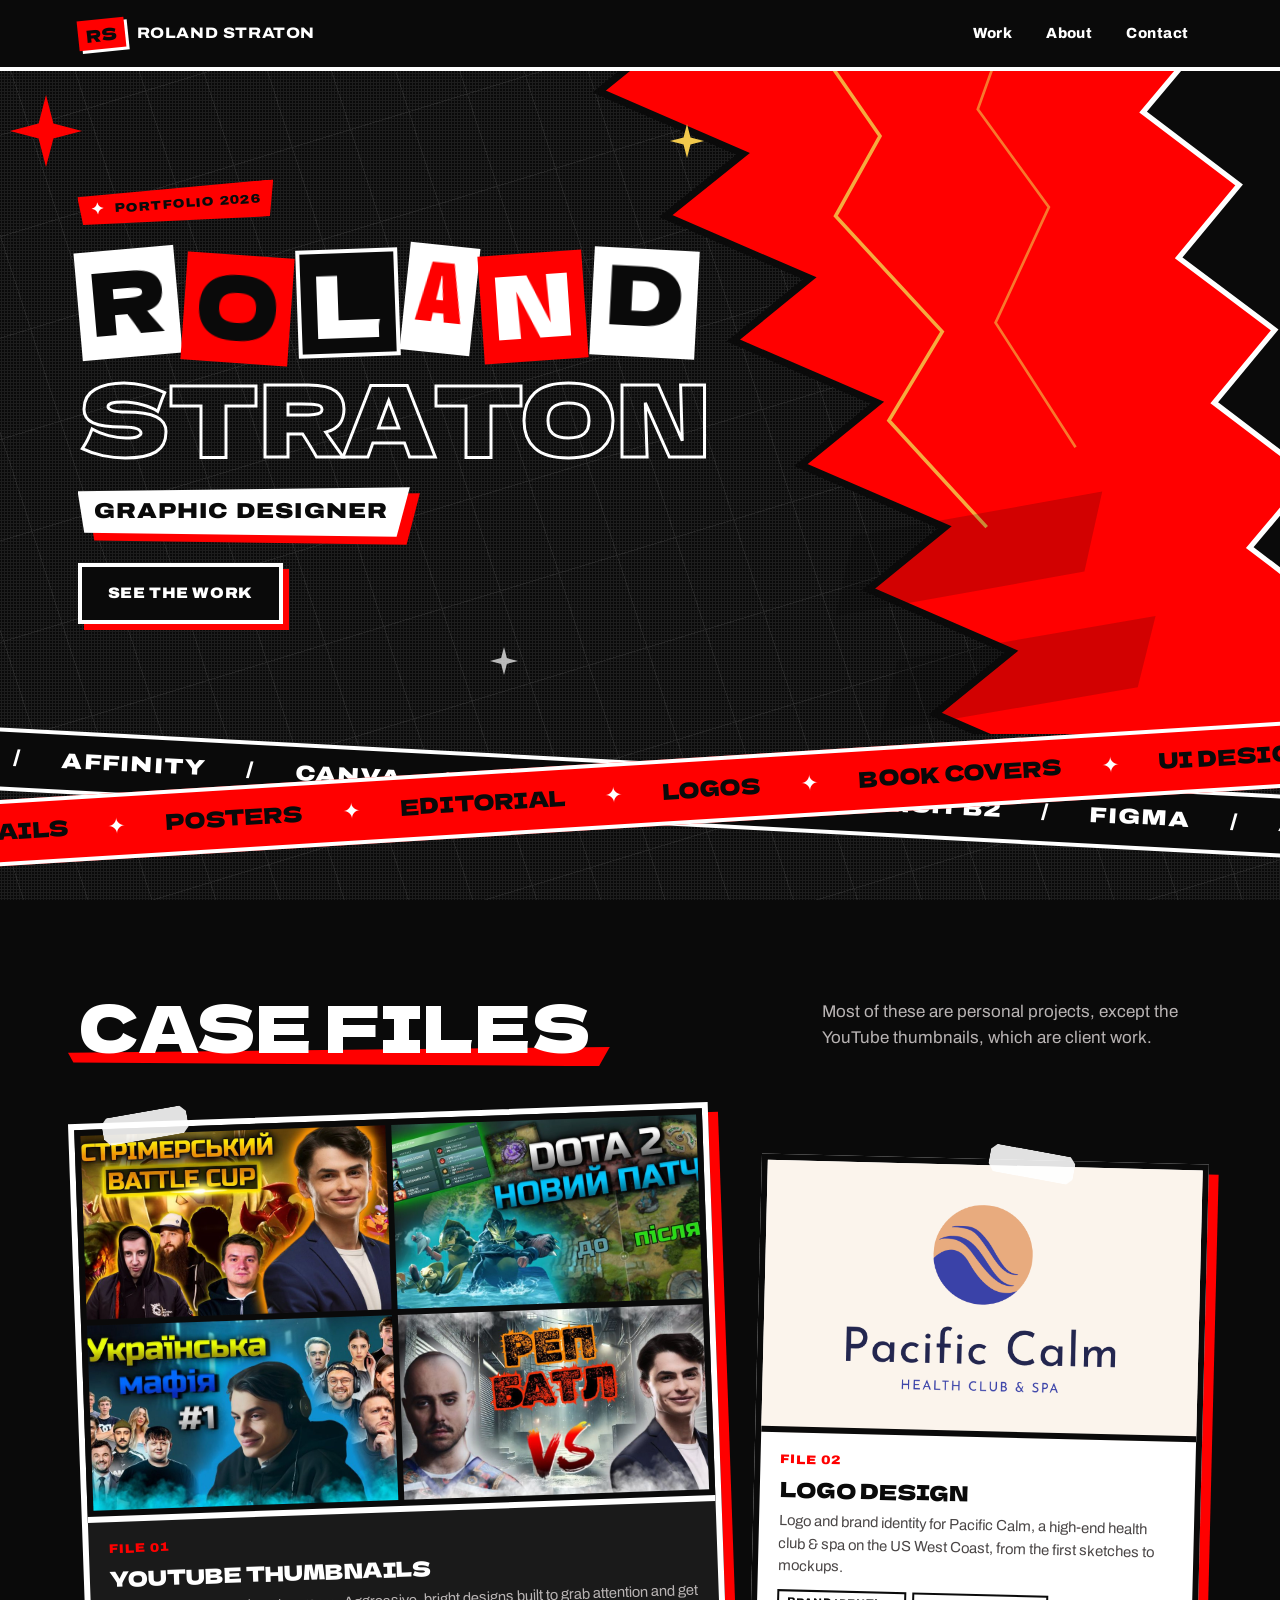
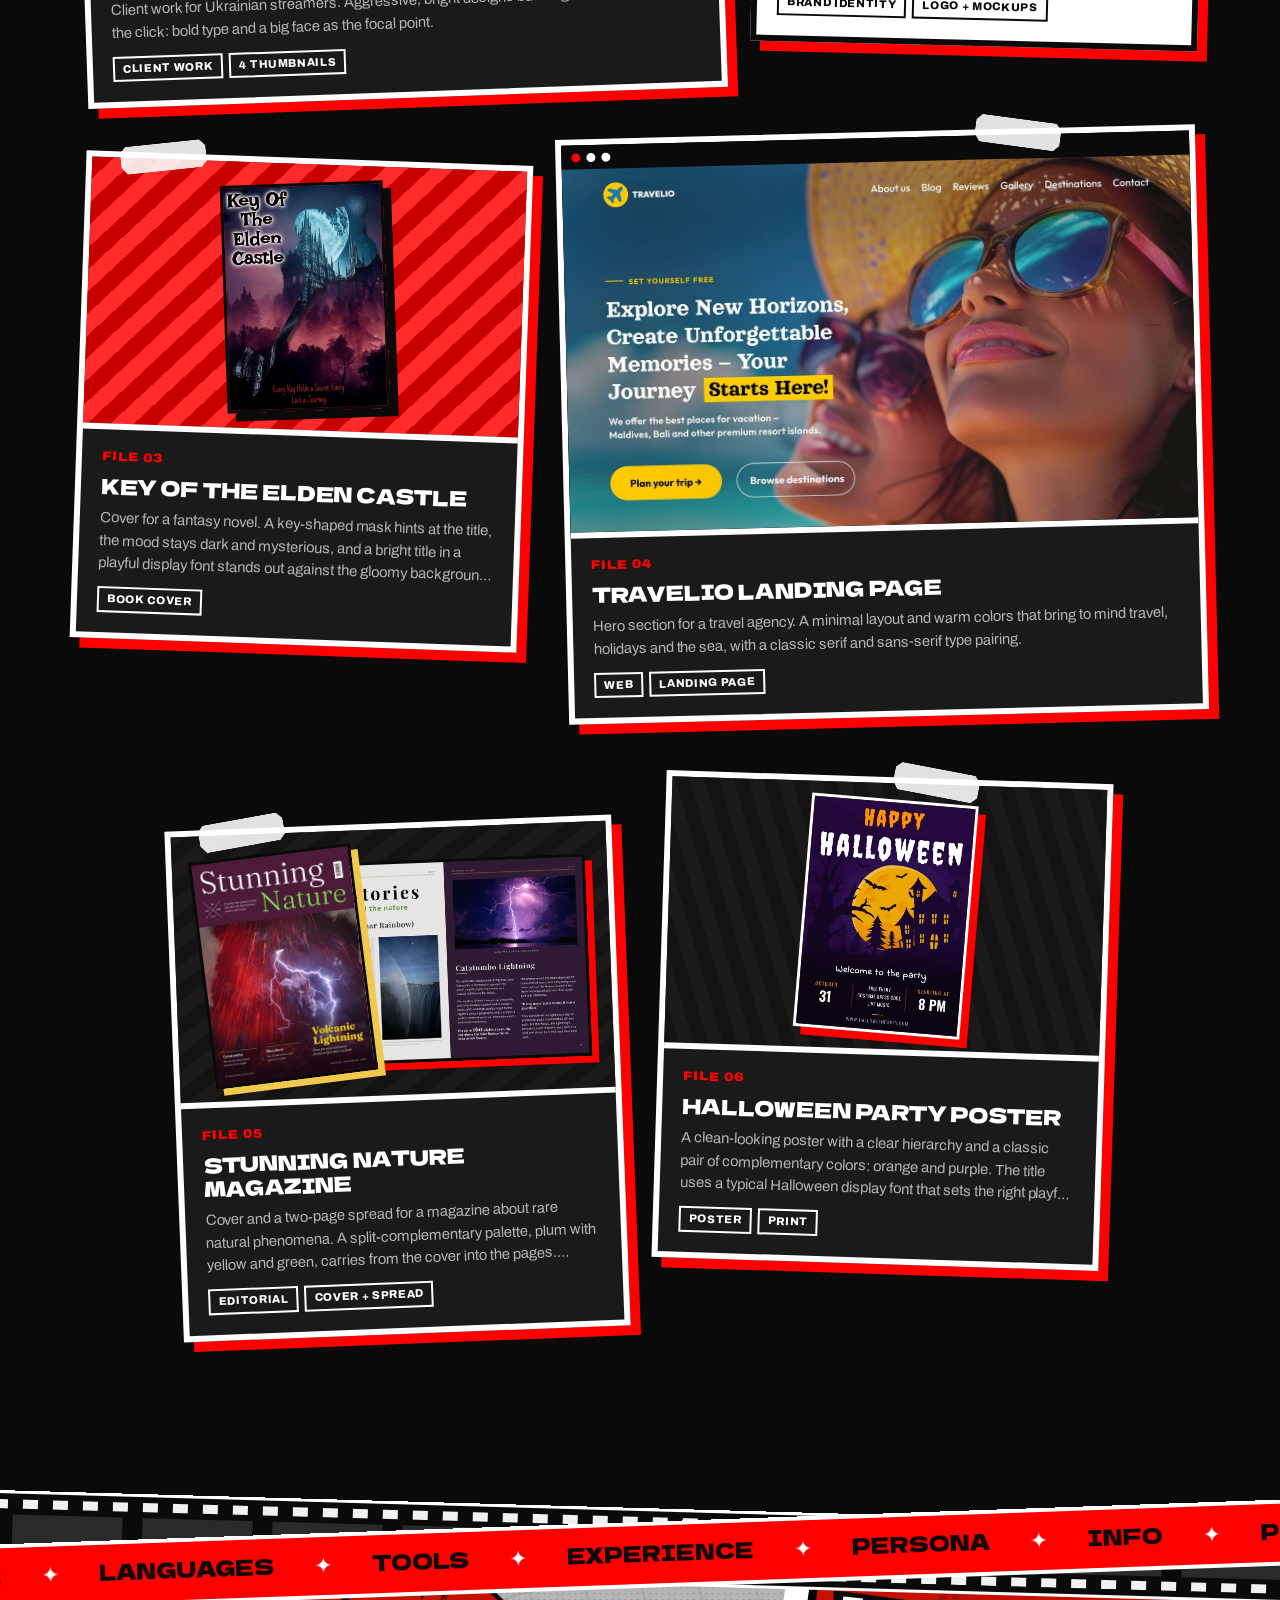
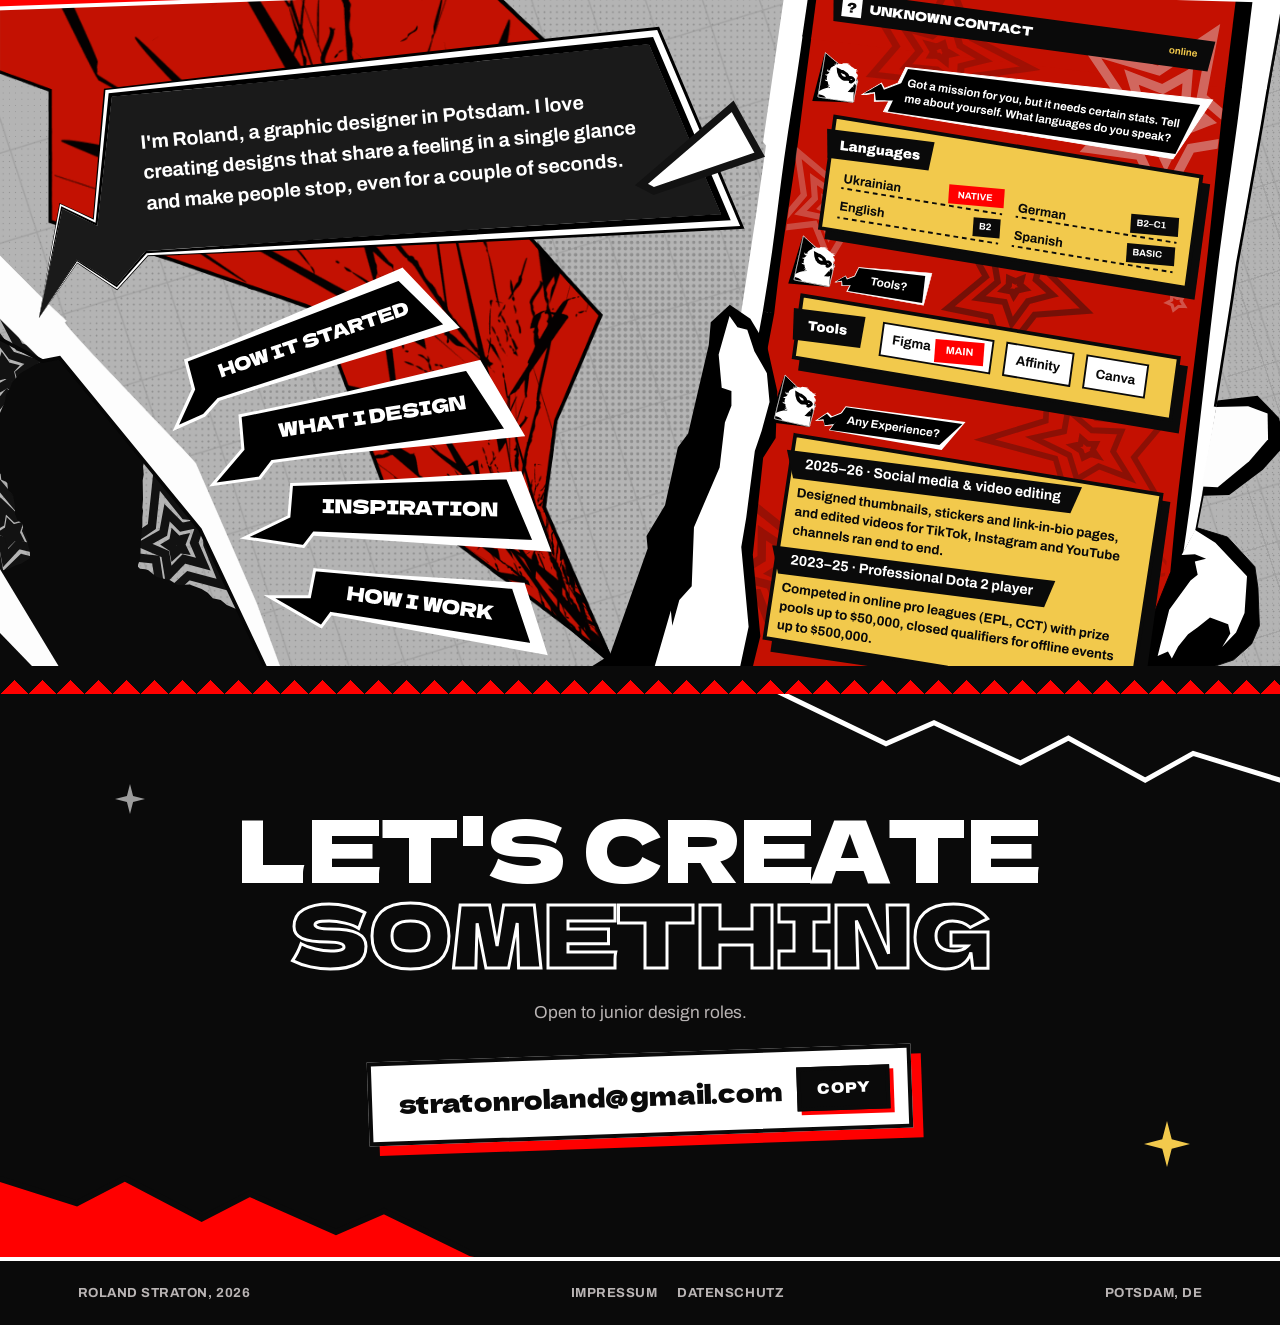
==== commit 89deef1a: "About: raster on the grey right of the phone Co-Authored-By: Claude Opus 5.5 <noreply@anthropic.com>" ====
--- a/index.html
+++ b/index.html
@@ -419,6 +419,13 @@
 .t4-bg{ position:absolute; inset:0; pointer-events:none; }
 .t4-bg::before{ content:none; }
 .t4-bg::after{ content:none; }
+@media (min-width: 1000px){
+  .t4-bg::after{ content:""; position:absolute; top:-200px; bottom:0; left:calc(1380px + var(--pr, 0px)); right:0;
+    background:
+      radial-gradient(circle, #8E8E8E .8px, transparent 1.1px) 0 0 / 7px 7px,
+      repeating-linear-gradient(72deg, transparent 0 22px, #A4A4A4 22px 23.6px, transparent 23.6px 61px),
+      repeating-linear-gradient(-17deg, transparent 0 38px, #A4A4A4 38px 39.6px, transparent 39.6px 97px); }
+}
 @media (max-width: 999px){
   .t4-bg{ display:block; z-index:0; } .t4-bg svg{ display:none; }
   .t4-bg::before{ content:""; position:absolute; inset:0;
@@ -1850,7 +1857,10 @@
   const onAboutContent = (x, y) => {
     for (const im of document.querySelectorAll("svg image.t4-cutpart")) {
       const r = im.getBoundingClientRect();
-      if (x >= r.left && x <= r.right && y >= r.top && y <= r.bottom && sampleImage(im, x, y)) return true;
+      if (x >= r.left && x <= r.right && y >= r.top && y <= r.bottom) {
+        const c = sampleImage(im, x, y);
+        if (c && !(Math.abs(c[0] - c[1]) < 25 && Math.abs(c[1] - c[2]) < 25 && c[0] > 120)) return true;
+      }
     }
     for (const el of document.querySelectorAll(".t4-say, .t4-box, .t4-pan, .t4-leadtxt")) {
       const r = el.getBoundingClientRect();
@@ -1883,7 +1893,7 @@
     const t = e.target;
     if (!t.closest || t.closest(CLICKABLE) || t.closest(CONTENT)) return false;
     if (getComputedStyle(t).cursor === "pointer") return false;
-    return !(t.closest(".t4") && onAboutContent(e.clientX, e.clientY));
+    return !(t.closest(".t4, .t4-tapes") && onAboutContent(e.clientX, e.clientY));
   };
   document.addEventListener("mousedown", e => {
     if (e.button === 0 && isBg(e)) {
@@ -2038,7 +2048,7 @@
   document.addEventListener("pointerdown", e => {
     if (e.pointerType === "mouse") {
       const de = document.documentElement, t = e.target;
-      if (e.clientX >= Math.min(de.clientWidth, innerWidth - 16) || e.clientY >= de.clientHeight) return;
+      if (e.clientX >= (de.clientWidth < innerWidth ? de.clientWidth : innerWidth - 10) || e.clientY >= de.clientHeight) return;
       if (t instanceof HTMLElement && t !== de && t !== document.body && (e.offsetX > t.clientWidth || e.offsetY > t.clientHeight)) return;
       if (e.button === 0) burst(e);
     } else tap = {
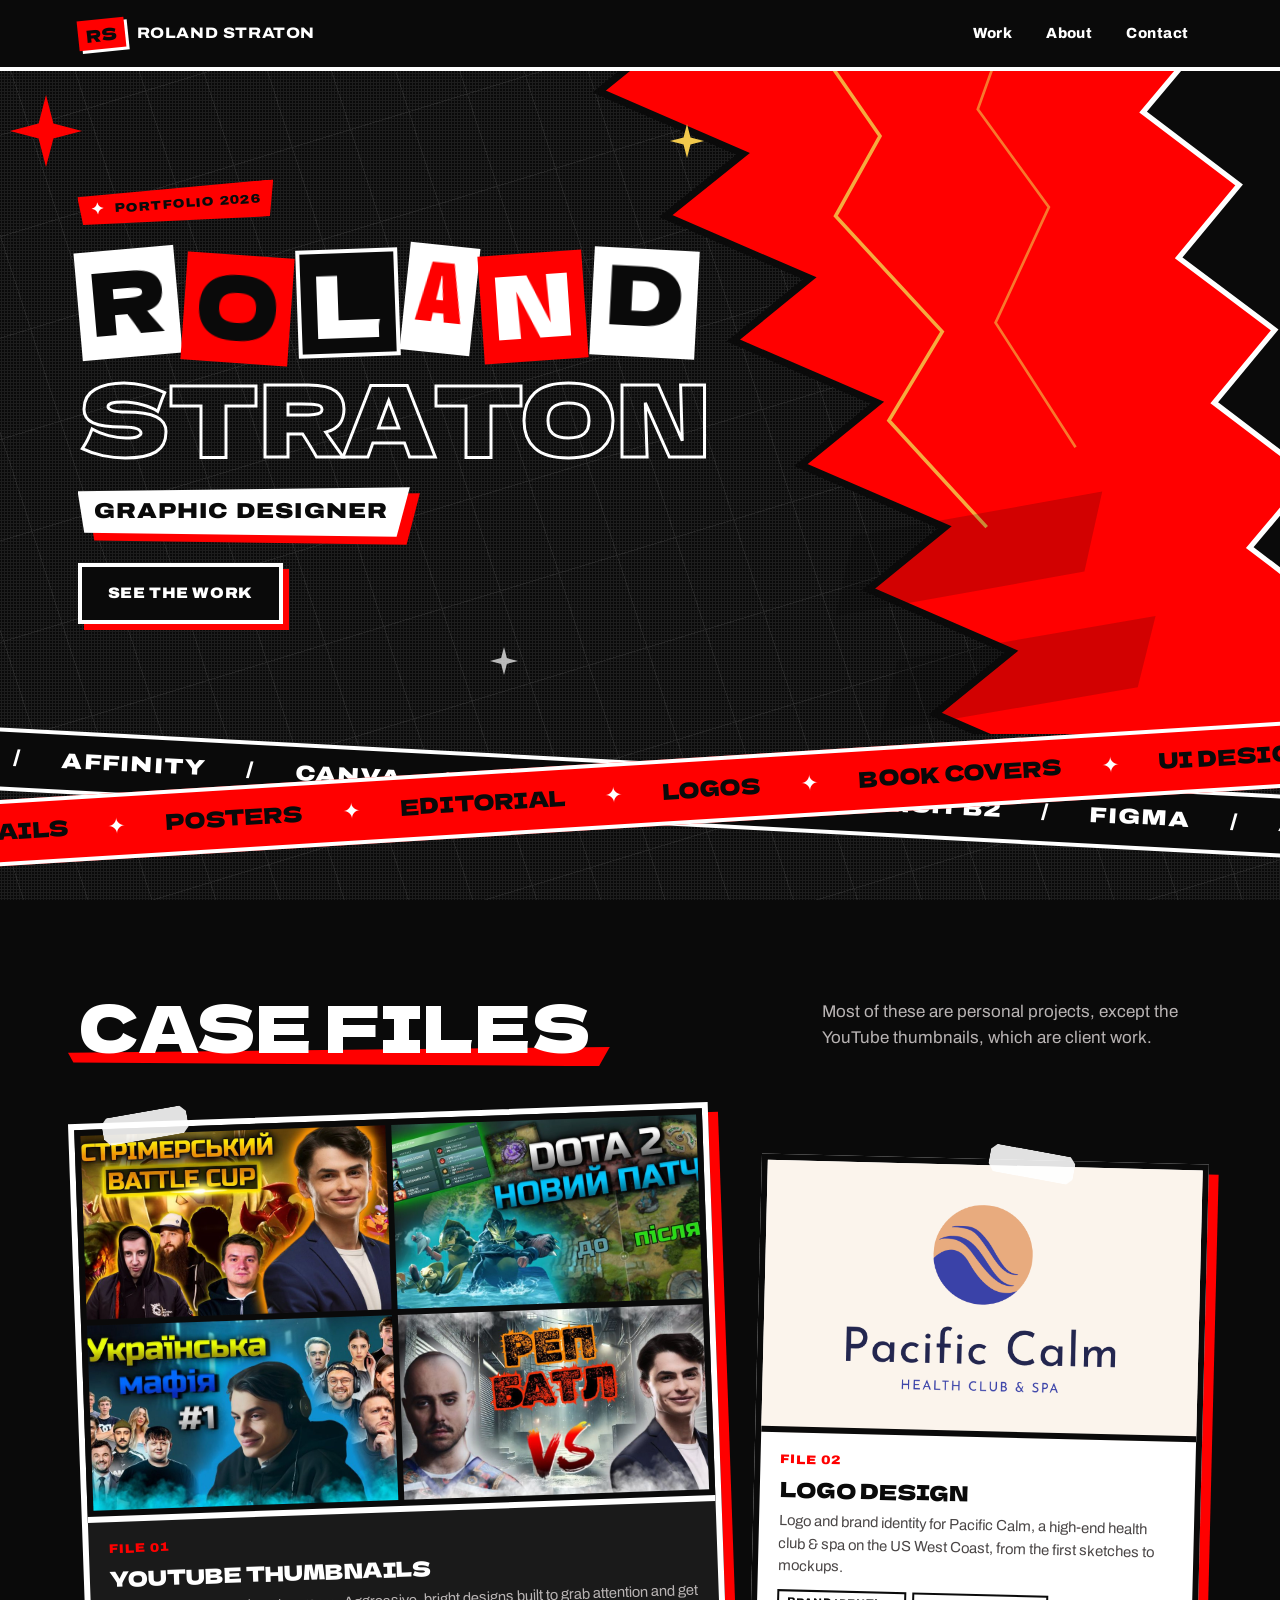
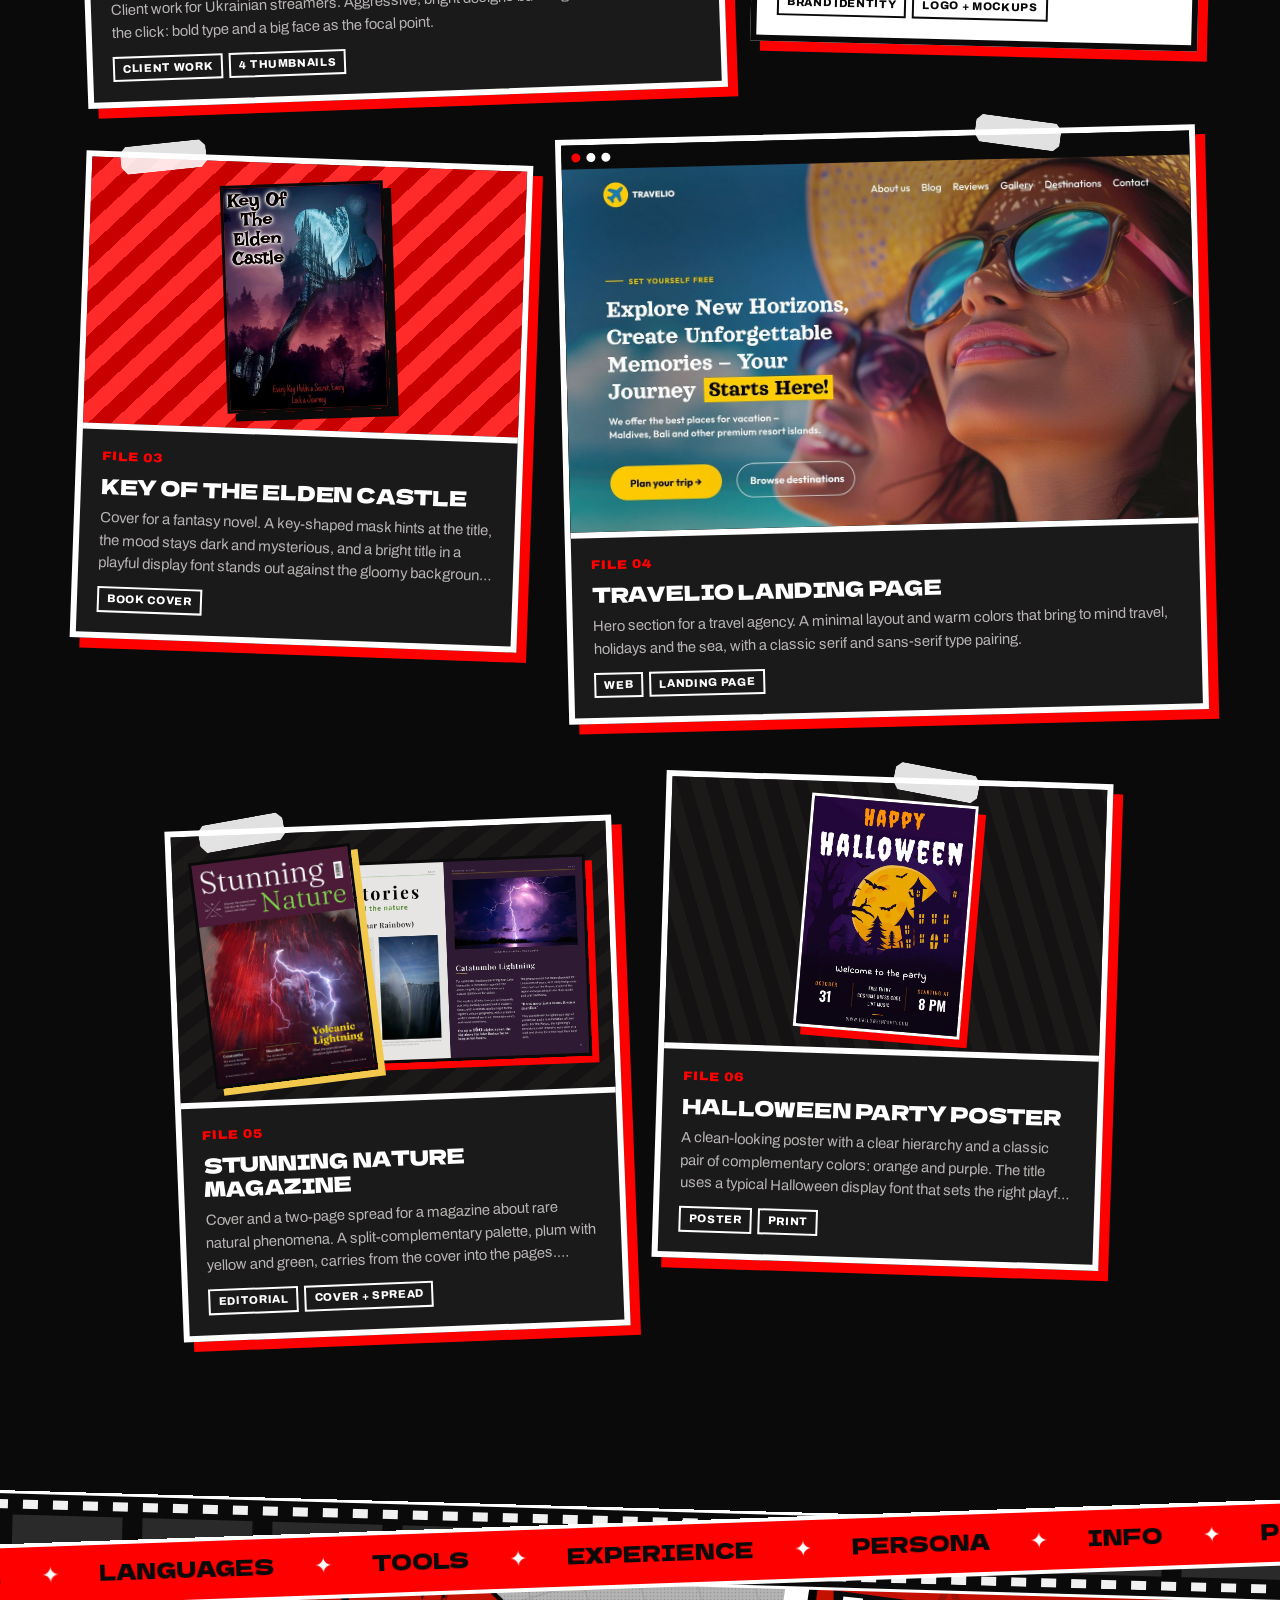
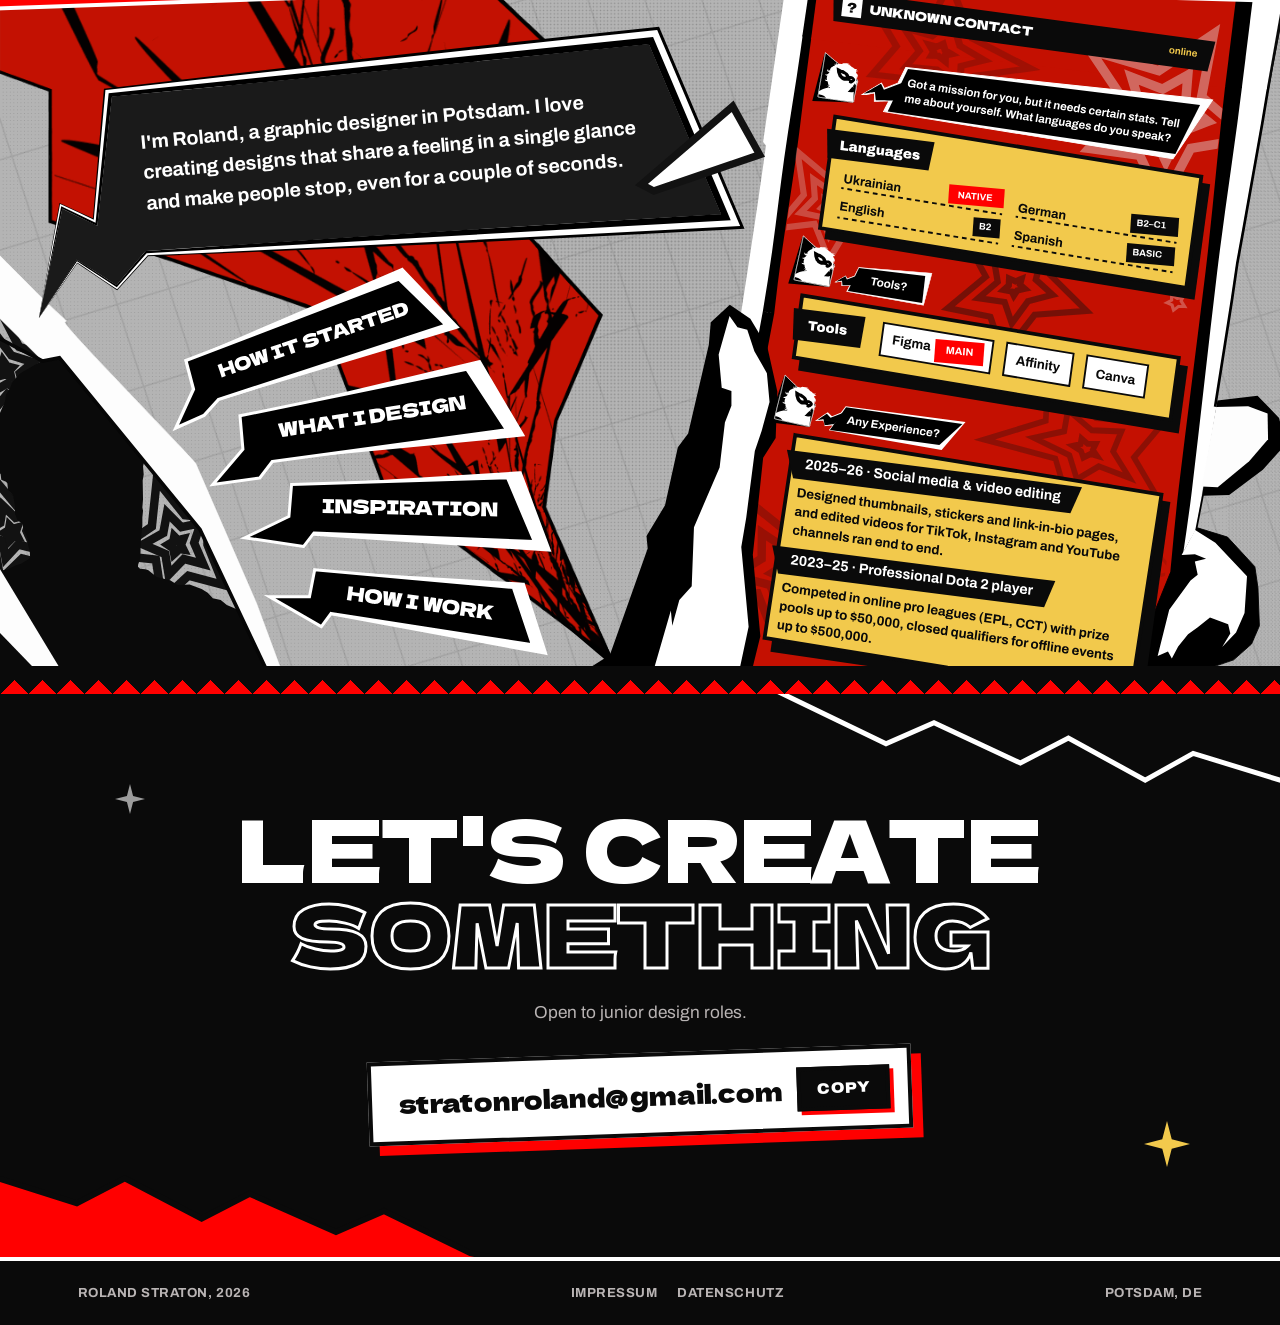
==== commit d92b40ef: "About: finer halftone dots, no extra grid lines on the grey right of the phone Co-Authored-By: Claud" ====
--- a/index.html
+++ b/index.html
@@ -92,6 +92,12 @@
   background:var(--ink);
   border-bottom:4px solid var(--paper);
 }
+@media (max-width: 900px){
+  .top{ position:fixed; top:0; left:0; right:0; padding-top:env(safe-area-inset-top, 0px);
+        transition:transform .28s cubic-bezier(.2,.9,.3,1); will-change:transform; }
+  .site{ padding-top:var(--top-h, 70px); }
+  .top.away{ transform:translateY(-101%); }
+}
 .top .wrap{ display:flex; align-items:center; justify-content:space-between; gap:20px; padding-block:14px; }
 .brand{ display:flex; align-items:center; gap:12px; text-decoration:none; }
 .brand-tile{
@@ -422,19 +428,17 @@
 @media (min-width: 1000px){
   .t4-bg::after{ content:""; position:absolute; top:-200px; bottom:0; left:calc(1380px + var(--pr, 0px)); right:0;
     background:
-      radial-gradient(circle, #8E8E8E .8px, transparent 1.1px) 0 0 / 7px 7px,
-      repeating-linear-gradient(72deg, transparent 0 22px, #A4A4A4 22px 23.6px, transparent 23.6px 61px),
-      repeating-linear-gradient(-17deg, transparent 0 38px, #A4A4A4 38px 39.6px, transparent 39.6px 97px); }
+      radial-gradient(circle, #8E8E8E .5px, transparent .8px) 0 0 / 4px 4px; }
 }
 @media (max-width: 999px){
   .t4-bg{ display:block; z-index:0; } .t4-bg svg{ display:none; }
   .t4-bg::before{ content:""; position:absolute; inset:0;
     background:
-      radial-gradient(circle, #8E8E8E .8px, transparent 1.1px) 0 0 / 7px 7px,
+      radial-gradient(circle, #8E8E8E .5px, transparent .8px) 0 0 / 4px 4px,
       repeating-linear-gradient(72deg, transparent 0 22px, #A4A4A4 22px 23.6px, transparent 23.6px 61px),
       repeating-linear-gradient(-17deg, transparent 0 38px, #A4A4A4 38px 39.6px, transparent 39.6px 97px); }
   .t4-bg::after{ content:""; position:absolute; inset:0;
-    background:radial-gradient(circle, #8E8E8E 1.9px, transparent 2.2px) 0 0 / 7px 7px;
+    background:radial-gradient(circle, #8E8E8E 1.1px, transparent 1.4px) 0 0 / 4px 4px;
     -webkit-mask-image:radial-gradient(ellipse 75% 45% at 50% 45%, #000 0, rgba(0,0,0,.6) 45%, transparent 100%);
             mask-image:radial-gradient(ellipse 75% 45% at 50% 45%, #000 0, rgba(0,0,0,.6) 45%, transparent 100%); }
   .t4-stage > *:not(.t4-bg){ position:relative; z-index:1; }
@@ -1014,7 +1018,7 @@
 <polygon class="t4-cutpart" style="transition-delay:.4s" points="631,690 670.6,690 694.3,743 693.8,743" fill="black"/><image class="t4-cutpart" href="[data-uri]" x="0.0" y="-133.0" width="686.0" height="863.0" preserveAspectRatio="none"/>
 <g>
 <image class="t4-cutpart" href="[data-uri]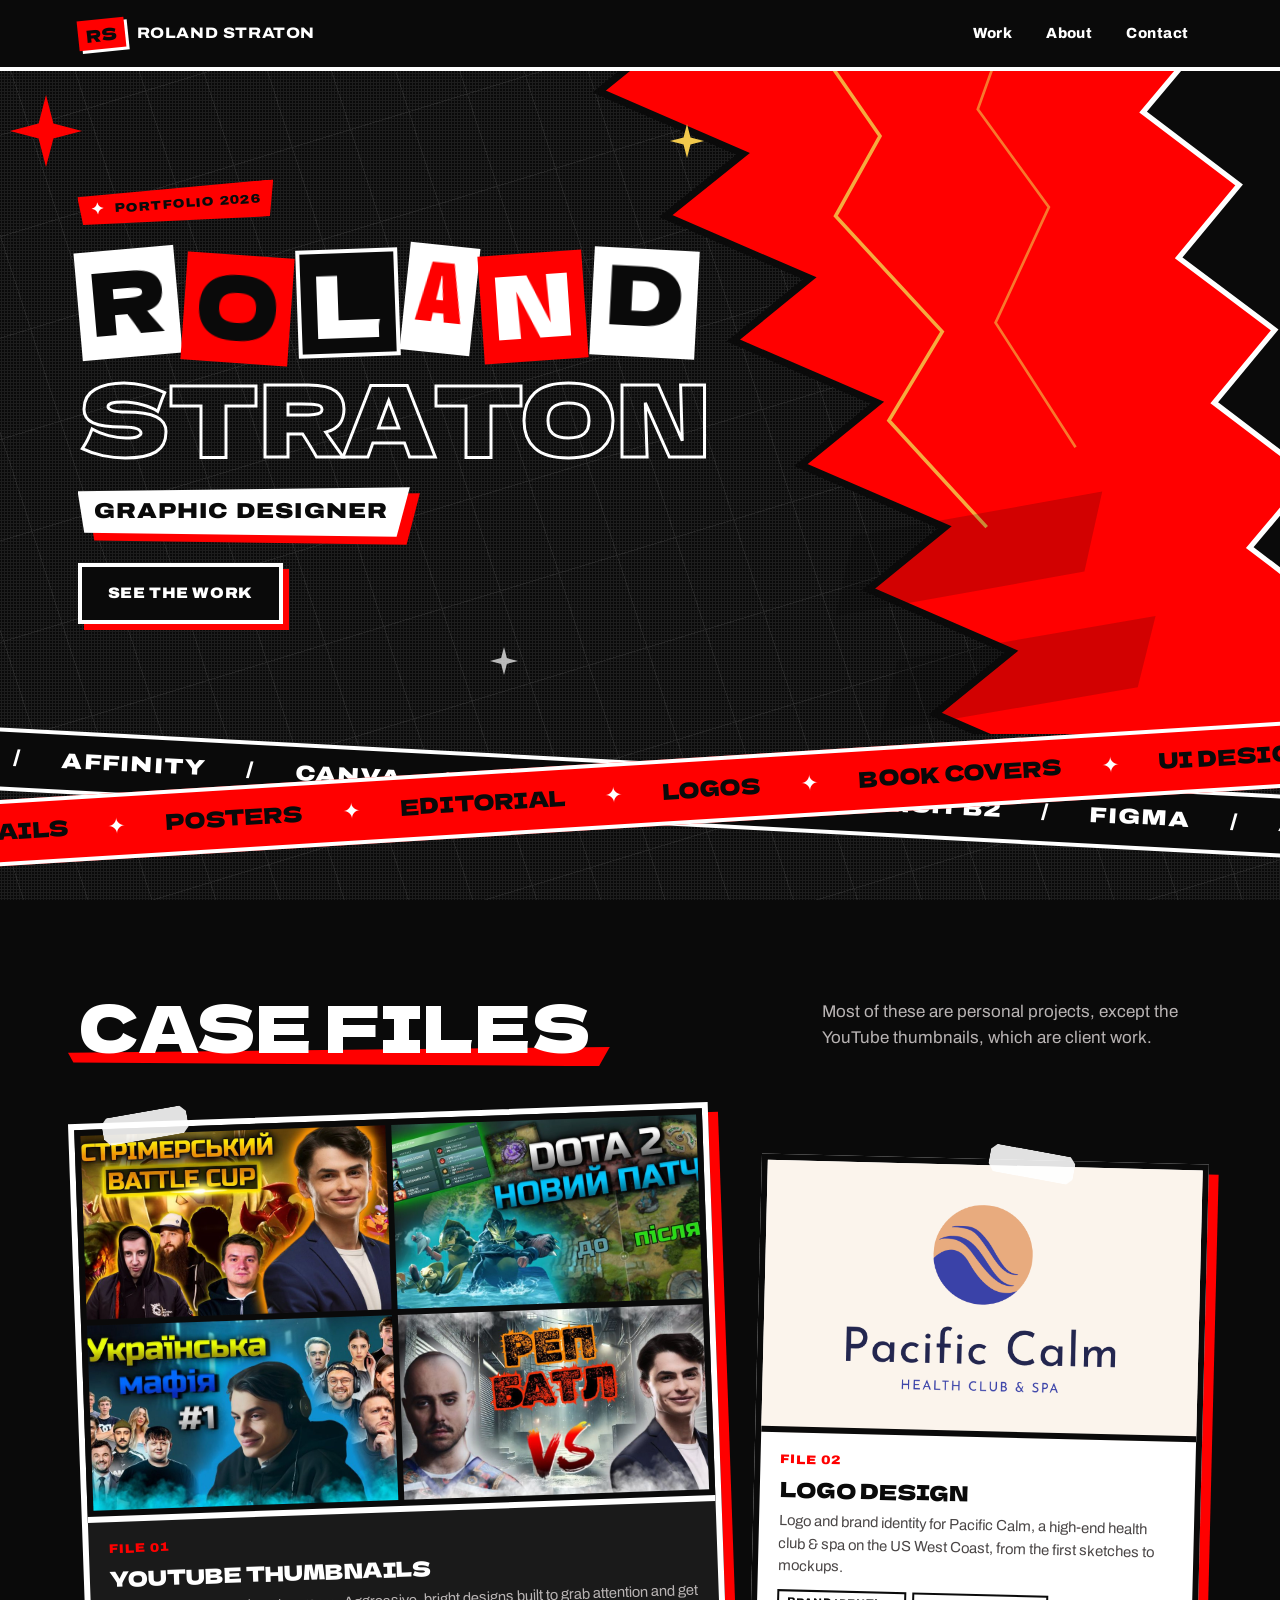
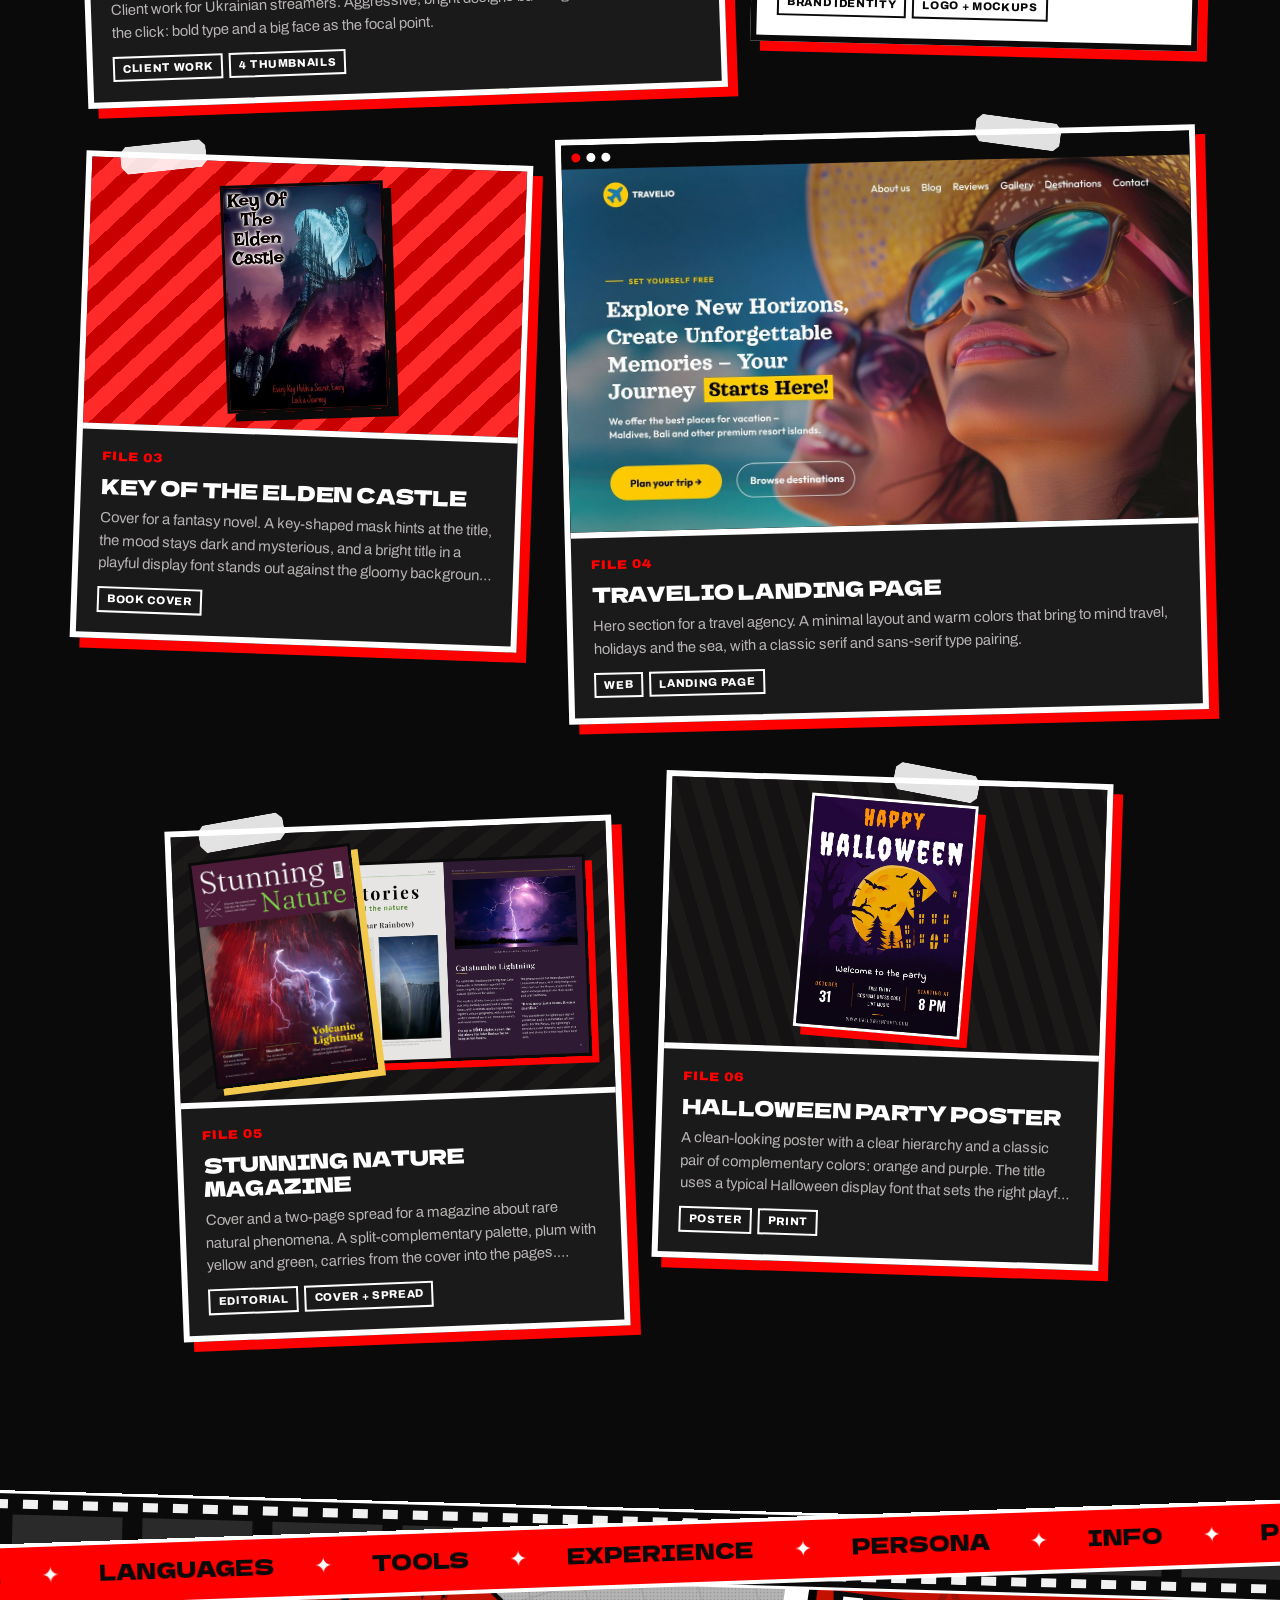
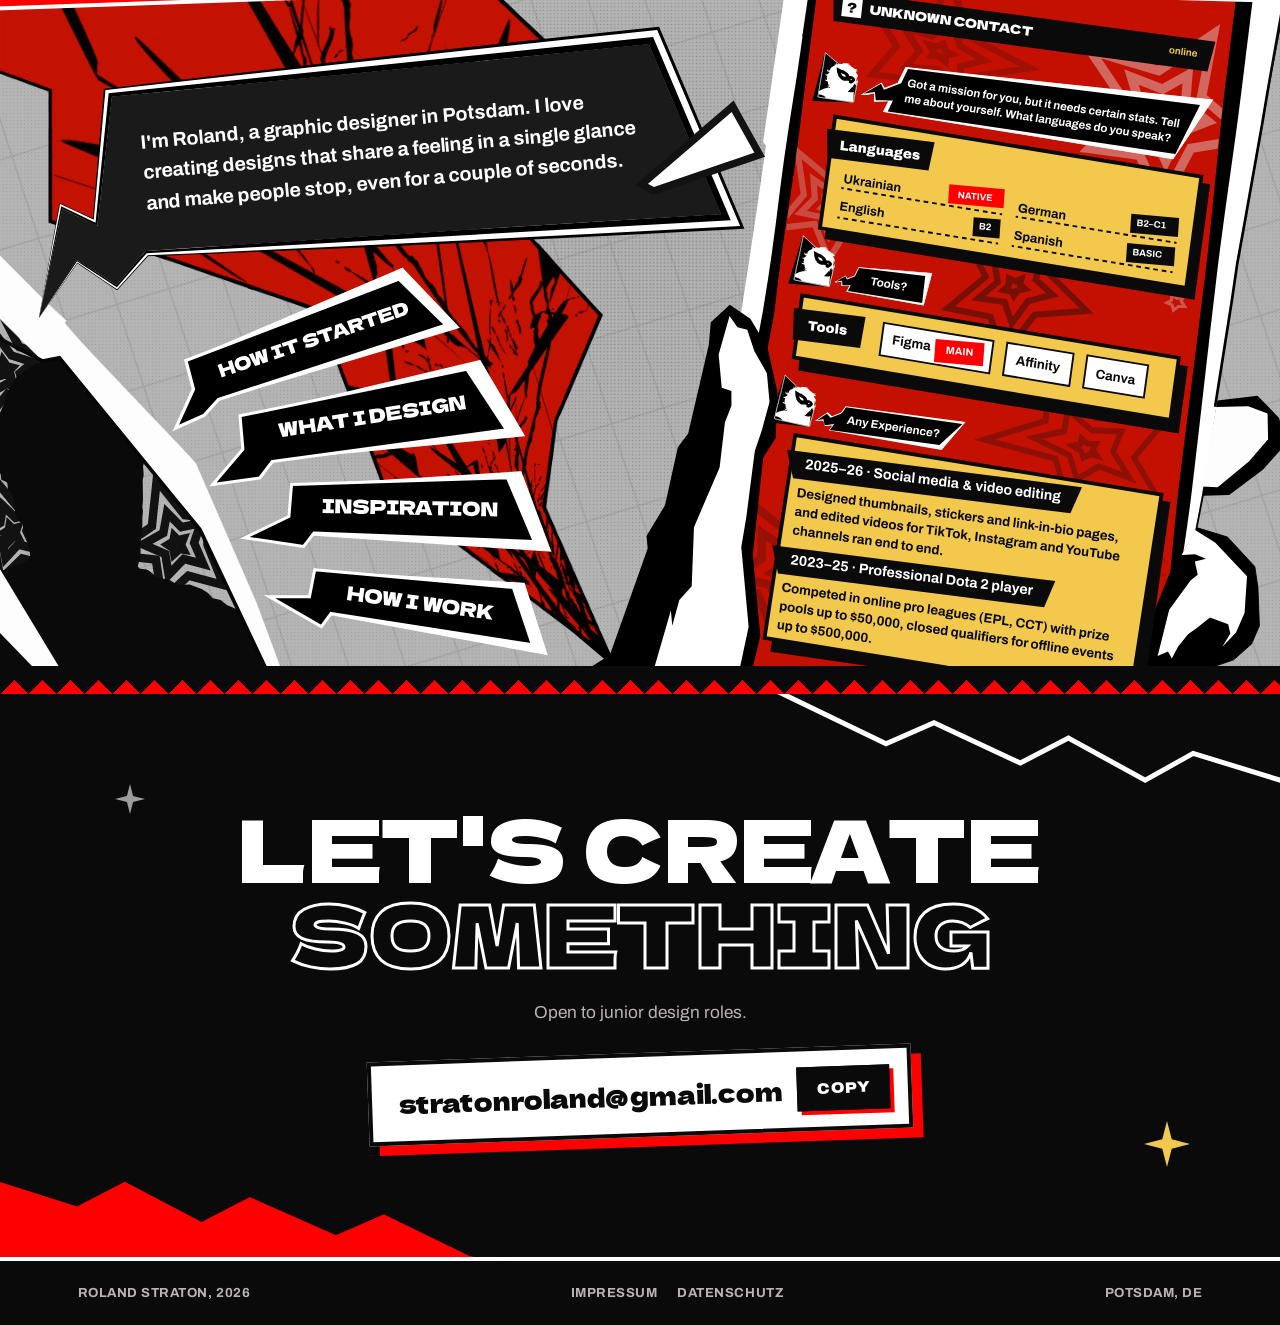
